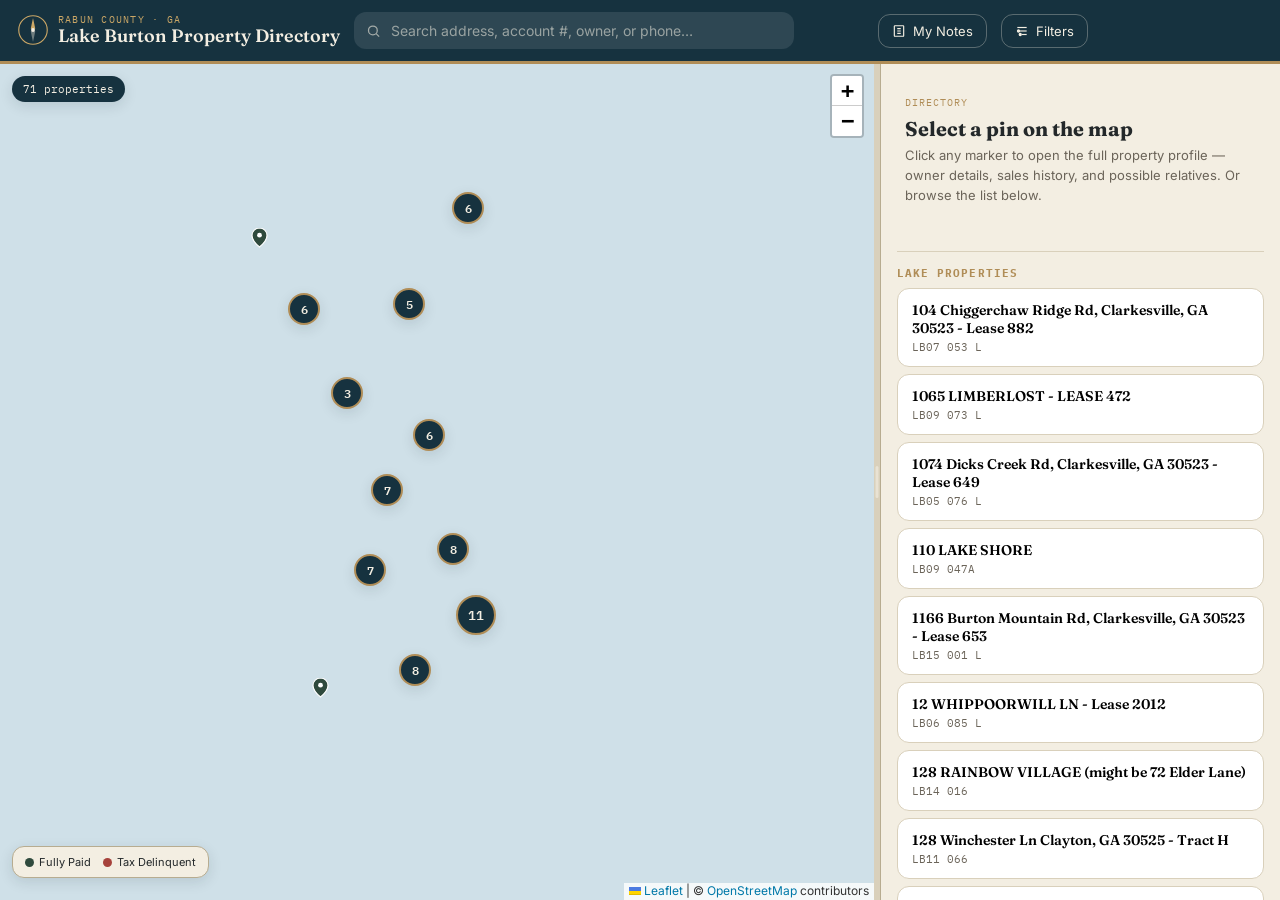
==== index.html @ ad6491c1 "Directory list: removed the redundant per-item tax status chip (all properties currently say Fully P" ====
<!DOCTYPE html>
<html lang="en">
<head>
<meta charset="UTF-8" />
<meta name="viewport" content="width=device-width, initial-scale=1.0, maximum-scale=5.0, viewport-fit=cover" />
<title>Lake Burton Property Directory</title>

<link rel="preconnect" href="https://fonts.googleapis.com">
<link href="https://fonts.googleapis.com/css2?family=Fraunces:opsz,wght@9..144,500;9..144,600;9..144,700&family=Inter:wght@400;500;600;700&family=IBM+Plex+Mono:wght@400;500;600&display=swap" rel="stylesheet">

<style>
/* ---- vendor: leaflet.css ---- */
/* required styles */

.leaflet-pane,
.leaflet-tile,
.leaflet-marker-icon,
.leaflet-marker-shadow,
.leaflet-tile-container,
.leaflet-pane > svg,
.leaflet-pane > canvas,
.leaflet-zoom-box,
.leaflet-image-layer,
.leaflet-layer {
	position: absolute;
	left: 0;
	top: 0;
	}
.leaflet-container {
	overflow: hidden;
	}
.leaflet-tile,
.leaflet-marker-icon,
.leaflet-marker-shadow {
	-webkit-user-select: none;
	   -moz-user-select: none;
	        user-select: none;
	  -webkit-user-drag: none;
	}
/* Prevents IE11 from highlighting tiles in blue */
.leaflet-tile::selection {
	background: transparent;
}
/* Safari renders non-retina tile on retina better with this, but Chrome is worse */
.leaflet-safari .leaflet-tile {
	image-rendering: -webkit-optimize-contrast;
	}
/* hack that prevents hw layers "stretching" when loading new tiles */
.leaflet-safari .leaflet-tile-container {
	width: 1600px;
	height: 1600px;
	-webkit-transform-origin: 0 0;
	}
.leaflet-marker-icon,
.leaflet-marker-shadow {
	display: block;
	}
/* .leaflet-container svg: reset svg max-width decleration shipped in Joomla! (joomla.org) 3.x */
/* .leaflet-container img: map is broken in FF if you have max-width: 100% on tiles */
.leaflet-container .leaflet-overlay-pane svg {
	max-width: none !important;
	max-height: none !important;
	}
.leaflet-container .leaflet-marker-pane img,
.leaflet-container .leaflet-shadow-pane img,
.leaflet-container .leaflet-tile-pane img,
.leaflet-container img.leaflet-image-layer,
.leaflet-container .leaflet-tile {
	max-width: none !important;
	max-height: none !important;
	width: auto;
	padding: 0;
	}

.leaflet-container img.leaflet-tile {
	/* See: https://bugs.chromium.org/p/chromium/issues/detail?id=600120 */
	mix-blend-mode: plus-lighter;
}

.leaflet-container.leaflet-touch-zoom {
	-ms-touch-action: pan-x pan-y;
	touch-action: pan-x pan-y;
	}
.leaflet-container.leaflet-touch-drag {
	-ms-touch-action: pinch-zoom;
	/* Fallback for FF which doesn't support pinch-zoom */
	touch-action: none;
	touch-action: pinch-zoom;
}
.leaflet-container.leaflet-touch-drag.leaflet-touch-zoom {
	-ms-touch-action: none;
	touch-action: none;
}
.leaflet-container {
	-webkit-tap-highlight-color: transparent;
}
.leaflet-container a {
	-webkit-tap-highlight-color: rgba(51, 181, 229, 0.4);
}
.leaflet-tile {
	filter: inherit;
	visibility: hidden;
	}
.leaflet-tile-loaded {
	visibility: inherit;
	}
.leaflet-zoom-box {
	width: 0;
	height: 0;
	-moz-box-sizing: border-box;
	     box-sizing: border-box;
	z-index: 800;
	}
/* workaround for https://bugzilla.mozilla.org/show_bug.cgi?id=888319 */
.leaflet-overlay-pane svg {
	-moz-user-select: none;
	}

.leaflet-pane         { z-index: 400; }

.leaflet-tile-pane    { z-index: 200; }
.leaflet-overlay-pane { z-index: 400; }
.leaflet-shadow-pane  { z-index: 500; }
.leaflet-marker-pane  { z-index: 600; }
.leaflet-tooltip-pane   { z-index: 650; }
.leaflet-popup-pane   { z-index: 700; }

.leaflet-map-pane canvas { z-index: 100; }
.leaflet-map-pane svg    { z-index: 200; }

.leaflet-vml-shape {
	width: 1px;
	height: 1px;
	}
.lvml {
	behavior: url(#default#VML);
	display: inline-block;
	position: absolute;
	}


/* control positioning */

.leaflet-control {
	position: relative;
	z-index: 800;
	pointer-events: visiblePainted; /* IE 9-10 doesn't have auto */
	pointer-events: auto;
	}
.leaflet-top,
.leaflet-bottom {
	position: absolute;
	z-index: 1000;
	pointer-events: none;
	}
.leaflet-top {
	top: 0;
	}
.leaflet-right {
	right: 0;
	}
.leaflet-bottom {
	bottom: 0;
	}
.leaflet-left {
	left: 0;
	}
.leaflet-control {
	float: left;
	clear: both;
	}
.leaflet-right .leaflet-control {
	float: right;
	}
.leaflet-top .leaflet-control {
	margin-top: 10px;
	}
.leaflet-bottom .leaflet-control {
	margin-bottom: 10px;
	}
.leaflet-left .leaflet-control {
	margin-left: 10px;
	}
.leaflet-right .leaflet-control {
	margin-right: 10px;
	}


/* zoom and fade animations */

.leaflet-fade-anim .leaflet-popup {
	opacity: 0;
	-webkit-transition: opacity 0.2s linear;
	   -moz-transition: opacity 0.2s linear;
	        transition: opacity 0.2s linear;
	}
.leaflet-fade-anim .leaflet-map-pane .leaflet-popup {
	opacity: 1;
	}
.leaflet-zoom-animated {
	-webkit-transform-origin: 0 0;
	    -ms-transform-origin: 0 0;
	        transform-origin: 0 0;
	}
svg.leaflet-zoom-animated {
	will-change: transform;
}

.leaflet-zoom-anim .leaflet-zoom-animated {
	-webkit-transition: -webkit-transform 0.25s cubic-bezier(0,0,0.25,1);
	   -moz-transition:    -moz-transform 0.25s cubic-bezier(0,0,0.25,1);
	        transition:         transform 0.25s cubic-bezier(0,0,0.25,1);
	}
.leaflet-zoom-anim .leaflet-tile,
.leaflet-pan-anim .leaflet-tile {
	-webkit-transition: none;
	   -moz-transition: none;
	        transition: none;
	}

.leaflet-zoom-anim .leaflet-zoom-hide {
	visibility: hidden;
	}


/* cursors */

.leaflet-interactive {
	cursor: pointer;
	}
.leaflet-grab {
	cursor: -webkit-grab;
	cursor:    -moz-grab;
	cursor:         grab;
	}
.leaflet-crosshair,
.leaflet-crosshair .leaflet-interactive {
	cursor: crosshair;
	}
.leaflet-popup-pane,
.leaflet-control {
	cursor: auto;
	}
.leaflet-dragging .leaflet-grab,
.leaflet-dragging .leaflet-grab .leaflet-interactive,
.leaflet-dragging .leaflet-marker-draggable {
	cursor: move;
	cursor: -webkit-grabbing;
	cursor:    -moz-grabbing;
	cursor:         grabbing;
	}

/* marker & overlays interactivity */
.leaflet-marker-icon,
.leaflet-marker-shadow,
.leaflet-image-layer,
.leaflet-pane > svg path,
.leaflet-tile-container {
	pointer-events: none;
	}

.leaflet-marker-icon.leaflet-interactive,
.leaflet-image-layer.leaflet-interactive,
.leaflet-pane > svg path.leaflet-interactive,
svg.leaflet-image-layer.leaflet-interactive path {
	pointer-events: visiblePainted; /* IE 9-10 doesn't have auto */
	pointer-events: auto;
	}

/* visual tweaks */

.leaflet-container {
	background: #ddd;
	outline-offset: 1px;
	}
.leaflet-container a {
	color: #0078A8;
	}
.leaflet-zoom-box {
	border: 2px dotted #38f;
	background: rgba(255,255,255,0.5);
	}


/* general typography */
.leaflet-container {
	font-family: "Helvetica Neue", Arial, Helvetica, sans-serif;
	font-size: 12px;
	font-size: 0.75rem;
	line-height: 1.5;
	}


/* general toolbar styles */

.leaflet-bar {
	box-shadow: 0 1px 5px rgba(0,0,0,0.65);
	border-radius: 4px;
	}
.leaflet-bar a {
	background-color: #fff;
	border-bottom: 1px solid #ccc;
	width: 26px;
	height: 26px;
	line-height: 26px;
	display: block;
	text-align: center;
	text-decoration: none;
	color: black;
	}
.leaflet-bar a,
.leaflet-control-layers-toggle {
	background-position: 50% 50%;
	background-repeat: no-repeat;
	display: block;
	}
.leaflet-bar a:hover,
.leaflet-bar a:focus {
	background-color: #f4f4f4;
	}
.leaflet-bar a:first-child {
	border-top-left-radius: 4px;
	border-top-right-radius: 4px;
	}
.leaflet-bar a:last-child {
	border-bottom-left-radius: 4px;
	border-bottom-right-radius: 4px;
	border-bottom: none;
	}
.leaflet-bar a.leaflet-disabled {
	cursor: default;
	background-color: #f4f4f4;
	color: #bbb;
	}

.leaflet-touch .leaflet-bar a {
	width: 30px;
	height: 30px;
	line-height: 30px;
	}
.leaflet-touch .leaflet-bar a:first-child {
	border-top-left-radius: 2px;
	border-top-right-radius: 2px;
	}
.leaflet-touch .leaflet-bar a:last-child {
	border-bottom-left-radius: 2px;
	border-bottom-right-radius: 2px;
	}

/* zoom control */

.leaflet-control-zoom-in,
.leaflet-control-zoom-out {
	font: bold 18px 'Lucida Console', Monaco, monospace;
	text-indent: 1px;
	}

.leaflet-touch .leaflet-control-zoom-in, .leaflet-touch .leaflet-control-zoom-out  {
	font-size: 22px;
	}


/* layers control */

.leaflet-control-layers {
	box-shadow: 0 1px 5px rgba(0,0,0,0.4);
	background: #fff;
	border-radius: 5px;
	}
.leaflet-control-layers-toggle {
	background-image: url(images/layers.png);
	width: 36px;
	height: 36px;
	}
.leaflet-retina .leaflet-control-layers-toggle {
	background-image: url(images/layers-2x.png);
	background-size: 26px 26px;
	}
.leaflet-touch .leaflet-control-layers-toggle {
	width: 44px;
	height: 44px;
	}
.leaflet-control-layers .leaflet-control-layers-list,
.leaflet-control-layers-expanded .leaflet-control-layers-toggle {
	display: none;
	}
.leaflet-control-layers-expanded .leaflet-control-layers-list {
	display: block;
	position: relative;
	}
.leaflet-control-layers-expanded {
	padding: 6px 10px 6px 6px;
	color: #333;
	background: #fff;
	}
.leaflet-control-layers-scrollbar {
	overflow-y: scroll;
	overflow-x: hidden;
	padding-right: 5px;
	}
.leaflet-control-layers-selector {
	margin-top: 2px;
	position: relative;
	top: 1px;
	}
.leaflet-control-layers label {
	display: block;
	font-size: 13px;
	font-size: 1.08333em;
	}
.leaflet-control-layers-separator {
	height: 0;
	border-top: 1px solid #ddd;
	margin: 5px -10px 5px -6px;
	}

/* Default icon URLs */
.leaflet-default-icon-path { /* used only in path-guessing heuristic, see L.Icon.Default */
	background-image: url(images/marker-icon.png);
	}


/* attribution and scale controls */

.leaflet-container .leaflet-control-attribution {
	background: #fff;
	background: rgba(255, 255, 255, 0.8);
	margin: 0;
	}
.leaflet-control-attribution,
.leaflet-control-scale-line {
	padding: 0 5px;
	color: #333;
	line-height: 1.4;
	}
.leaflet-control-attribution a {
	text-decoration: none;
	}
.leaflet-control-attribution a:hover,
.leaflet-control-attribution a:focus {
	text-decoration: underline;
	}
.leaflet-attribution-flag {
	display: inline !important;
	vertical-align: baseline !important;
	width: 1em;
	height: 0.6669em;
	}
.leaflet-left .leaflet-control-scale {
	margin-left: 5px;
	}
.leaflet-bottom .leaflet-control-scale {
	margin-bottom: 5px;
	}
.leaflet-control-scale-line {
	border: 2px solid #777;
	border-top: none;
	line-height: 1.1;
	padding: 2px 5px 1px;
	white-space: nowrap;
	-moz-box-sizing: border-box;
	     box-sizing: border-box;
	background: rgba(255, 255, 255, 0.8);
	text-shadow: 1px 1px #fff;
	}
.leaflet-control-scale-line:not(:first-child) {
	border-top: 2px solid #777;
	border-bottom: none;
	margin-top: -2px;
	}
.leaflet-control-scale-line:not(:first-child):not(:last-child) {
	border-bottom: 2px solid #777;
	}

.leaflet-touch .leaflet-control-attribution,
.leaflet-touch .leaflet-control-layers,
.leaflet-touch .leaflet-bar {
	box-shadow: none;
	}
.leaflet-touch .leaflet-control-layers,
.leaflet-touch .leaflet-bar {
	border: 2px solid rgba(0,0,0,0.2);
	background-clip: padding-box;
	}


/* popup */

.leaflet-popup {
	position: absolute;
	text-align: center;
	margin-bottom: 20px;
	}
.leaflet-popup-content-wrapper {
	padding: 1px;
	text-align: left;
	border-radius: 12px;
	}
.leaflet-popup-content {
	margin: 13px 24px 13px 20px;
	line-height: 1.3;
	font-size: 13px;
	font-size: 1.08333em;
	min-height: 1px;
	}
.leaflet-popup-content p {
	margin: 17px 0;
	margin: 1.3em 0;
	}
.leaflet-popup-tip-container {
	width: 40px;
	height: 20px;
	position: absolute;
	left: 50%;
	margin-top: -1px;
	margin-left: -20px;
	overflow: hidden;
	pointer-events: none;
	}
.leaflet-popup-tip {
	width: 17px;
	height: 17px;
	padding: 1px;

	margin: -10px auto 0;
	pointer-events: auto;

	-webkit-transform: rotate(45deg);
	   -moz-transform: rotate(45deg);
	    -ms-transform: rotate(45deg);
	        transform: rotate(45deg);
	}
.leaflet-popup-content-wrapper,
.leaflet-popup-tip {
	background: white;
	color: #333;
	box-shadow: 0 3px 14px rgba(0,0,0,0.4);
	}
.leaflet-container a.leaflet-popup-close-button {
	position: absolute;
	top: 0;
	right: 0;
	border: none;
	text-align: center;
	width: 24px;
	height: 24px;
	font: 16px/24px Tahoma, Verdana, sans-serif;
	color: #757575;
	text-decoration: none;
	background: transparent;
	}
.leaflet-container a.leaflet-popup-close-button:hover,
.leaflet-container a.leaflet-popup-close-button:focus {
	color: #585858;
	}
.leaflet-popup-scrolled {
	overflow: auto;
	}

.leaflet-oldie .leaflet-popup-content-wrapper {
	-ms-zoom: 1;
	}
.leaflet-oldie .leaflet-popup-tip {
	width: 24px;
	margin: 0 auto;

	-ms-filter: "progid:DXImageTransform.Microsoft.Matrix(M11=0.70710678, M12=0.70710678, M21=-0.70710678, M22=0.70710678)";
	filter: progid:DXImageTransform.Microsoft.Matrix(M11=0.70710678, M12=0.70710678, M21=-0.70710678, M22=0.70710678);
	}

.leaflet-oldie .leaflet-control-zoom,
.leaflet-oldie .leaflet-control-layers,
.leaflet-oldie .leaflet-popup-content-wrapper,
.leaflet-oldie .leaflet-popup-tip {
	border: 1px solid #999;
	}


/* div icon */

.leaflet-div-icon {
	background: #fff;
	border: 1px solid #666;
	}


/* Tooltip */
/* Base styles for the element that has a tooltip */
.leaflet-tooltip {
	position: absolute;
	padding: 6px;
	background-color: #fff;
	border: 1px solid #fff;
	border-radius: 3px;
	color: #222;
	white-space: nowrap;
	-webkit-user-select: none;
	-moz-user-select: none;
	-ms-user-select: none;
	user-select: none;
	pointer-events: none;
	box-shadow: 0 1px 3px rgba(0,0,0,0.4);
	}
.leaflet-tooltip.leaflet-interactive {
	cursor: pointer;
	pointer-events: auto;
	}
.leaflet-tooltip-top:before,
.leaflet-tooltip-bottom:before,
.leaflet-tooltip-left:before,
.leaflet-tooltip-right:before {
	position: absolute;
	pointer-events: none;
	border: 6px solid transparent;
	background: transparent;
	content: "";
	}

/* Directions */

.leaflet-tooltip-bottom {
	margin-top: 6px;
}
.leaflet-tooltip-top {
	margin-top: -6px;
}
.leaflet-tooltip-bottom:before,
.leaflet-tooltip-top:before {
	left: 50%;
	margin-left: -6px;
	}
.leaflet-tooltip-top:before {
	bottom: 0;
	margin-bottom: -12px;
	border-top-color: #fff;
	}
.leaflet-tooltip-bottom:before {
	top: 0;
	margin-top: -12px;
	margin-left: -6px;
	border-bottom-color: #fff;
	}
.leaflet-tooltip-left {
	margin-left: -6px;
}
.leaflet-tooltip-right {
	margin-left: 6px;
}
.leaflet-tooltip-left:before,
.leaflet-tooltip-right:before {
	top: 50%;
	margin-top: -6px;
	}
.leaflet-tooltip-left:before {
	right: 0;
	margin-right: -12px;
	border-left-color: #fff;
	}
.leaflet-tooltip-right:before {
	left: 0;
	margin-left: -12px;
	border-right-color: #fff;
	}

/* Printing */

@media print {
	/* Prevent printers from removing background-images of controls. */
	.leaflet-control {
		-webkit-print-color-adjust: exact;
		print-color-adjust: exact;
		}
	}

</style>
<style>
/* ---- vendor: MarkerCluster.css ---- */
.leaflet-cluster-anim .leaflet-marker-icon, .leaflet-cluster-anim .leaflet-marker-shadow {
	-webkit-transition: -webkit-transform 0.3s ease-out, opacity 0.3s ease-in;
	-moz-transition: -moz-transform 0.3s ease-out, opacity 0.3s ease-in;
	-o-transition: -o-transform 0.3s ease-out, opacity 0.3s ease-in;
	transition: transform 0.3s ease-out, opacity 0.3s ease-in;
}

.leaflet-cluster-spider-leg {
	/* stroke-dashoffset (duration and function) should match with leaflet-marker-icon transform in order to track it exactly */
	-webkit-transition: -webkit-stroke-dashoffset 0.3s ease-out, -webkit-stroke-opacity 0.3s ease-in;
	-moz-transition: -moz-stroke-dashoffset 0.3s ease-out, -moz-stroke-opacity 0.3s ease-in;
	-o-transition: -o-stroke-dashoffset 0.3s ease-out, -o-stroke-opacity 0.3s ease-in;
	transition: stroke-dashoffset 0.3s ease-out, stroke-opacity 0.3s ease-in;
}

</style>
<style>
/* ---- vendor: MarkerCluster.Default.css ---- */
.marker-cluster-small {
	background-color: rgba(181, 226, 140, 0.6);
	}
.marker-cluster-small div {
	background-color: rgba(110, 204, 57, 0.6);
	}

.marker-cluster-medium {
	background-color: rgba(241, 211, 87, 0.6);
	}
.marker-cluster-medium div {
	background-color: rgba(240, 194, 12, 0.6);
	}

.marker-cluster-large {
	background-color: rgba(253, 156, 115, 0.6);
	}
.marker-cluster-large div {
	background-color: rgba(241, 128, 23, 0.6);
	}

	/* IE 6-8 fallback colors */
.leaflet-oldie .marker-cluster-small {
	background-color: rgb(181, 226, 140);
	}
.leaflet-oldie .marker-cluster-small div {
	background-color: rgb(110, 204, 57);
	}

.leaflet-oldie .marker-cluster-medium {
	background-color: rgb(241, 211, 87);
	}
.leaflet-oldie .marker-cluster-medium div {
	background-color: rgb(240, 194, 12);
	}

.leaflet-oldie .marker-cluster-large {
	background-color: rgb(253, 156, 115);
	}
.leaflet-oldie .marker-cluster-large div {
	background-color: rgb(241, 128, 23);
}

.marker-cluster {
	background-clip: padding-box;
	border-radius: 20px;
	}
.marker-cluster div {
	width: 30px;
	height: 30px;
	margin-left: 5px;
	margin-top: 5px;

	text-align: center;
	border-radius: 15px;
	font: 12px "Helvetica Neue", Arial, Helvetica, sans-serif;
	}
.marker-cluster span {
	line-height: 30px;
	}
</style>
<style>
/* ---- app styles ---- */
/* ==========================================================================
   LAKE BURTON PROPERTY DIRECTORY v2 — DESIGN TOKENS
   Same palette as v1 (parchment paper / deep lake navy / brass survey-marker
   gold / forest green), rebuilt around a real interactive map.
   ========================================================================== */
:root {
  --paper:        #F3EEE2;
  --paper-dim:     #EAE3D2;
  --ink:          #23282A;
  --ink-muted:    #6B6459;
  --navy:         #16323F;
  --navy-deep:    #0E2129;
  --forest:       #2F4A3D;
  --brass:        #B08D57;
  --brass-bright: #CBA766;
  --paid:         #3D6B4F;
  --delinquent:   #A6423B;
  --line:         #D9D0BB;
  --line-strong:  #B7AC90;
  --white:        #FFFFFF;
  --shadow:       0 12px 32px rgba(14, 33, 41, 0.18);
  --shadow-soft:  0 4px 14px rgba(14, 33, 41, 0.12);

  --font-display: 'Fraunces', 'Iowan Old Style', Georgia, serif;
  --font-body:    'Inter', -apple-system, BlinkMacSystemFont, sans-serif;
  --font-mono:    'IBM Plex Mono', 'SFMono-Regular', Menlo, monospace;

  --radius-sm: 6px;
  --radius-md: 12px;
  --radius-lg: 20px;

  --panel-width: 400px;
  --panel-min: 320px;
  --panel-max: 640px;
  --header-height: 64px;
}

* { box-sizing: border-box; }
html, body {
  margin: 0;
  padding: 0;
  height: 100%;
  background: var(--paper);
  color: var(--ink);
  font-family: var(--font-body);
  -webkit-font-smoothing: antialiased;
  overflow: hidden;
}

#app {
  height: 100dvh;
  display: grid;
  grid-template-rows: var(--header-height) 1fr;
}

/* ---------------------------------- header ---------------------------------- */
.app-header {
  display: flex;
  align-items: center;
  gap: 14px;
  padding: 0 18px;
  background: var(--navy);
  color: var(--paper);
  border-bottom: 3px solid var(--brass);
  z-index: 30;
  min-width: 0;
}

.brand {
  display: flex;
  align-items: center;
  gap: 10px;
  flex-shrink: 0;
}

.brand-mark { width: 30px; height: 30px; flex-shrink: 0; }

.brand-text { display: flex; flex-direction: column; line-height: 1.05; }

.brand-text .eyebrow {
  font-family: var(--font-mono);
  font-size: 9.5px;
  letter-spacing: 0.13em;
  text-transform: uppercase;
  color: var(--brass-bright);
}

.brand-text h1 {
  font-family: var(--font-display);
  font-weight: 600;
  font-size: 18px;
  margin: 2px 0 0;
  white-space: nowrap;
}

.search-wrap { position: relative; flex: 1; max-width: 440px; min-width: 0; }

.search-wrap input {
  width: 100%;
  padding: 9px 14px 9px 36px;
  border-radius: var(--radius-md);
  border: 1px solid transparent;
  background: rgba(255,255,255,0.1);
  color: var(--paper);
  font-family: var(--font-body);
  font-size: 14px;
  outline: none;
  transition: background 0.2s ease, box-shadow 0.2s ease;
}
.search-wrap input::placeholder { color: rgba(243,238,226,0.55); }
.search-wrap input:focus { background: rgba(255,255,255,0.16); box-shadow: 0 0 0 2px var(--brass-bright); }

.search-icon {
  position: absolute; left: 12px; top: 50%; transform: translateY(-50%);
  width: 15px; height: 15px; color: rgba(243,238,226,0.6); pointer-events: none;
}

/* search results dropdown */
.search-results {
  position: absolute;
  top: calc(100% + 6px);
  left: 0; right: 0;
  background: var(--paper);
  border: 1px solid var(--line-strong);
  border-radius: var(--radius-md);
  box-shadow: var(--shadow);
  max-height: 340px;
  overflow-y: auto;
  z-index: 40;
  display: none;
}
.search-results.open { display: block; }
.search-result-item {
  display: block;
  width: 100%;
  text-align: left;
  padding: 10px 14px;
  border: none;
  border-bottom: 1px solid var(--line);
  background: var(--white);
  cursor: pointer;
  color: var(--ink);
  font-family: var(--font-body);
}
.search-result-item:last-child { border-bottom: none; }
.search-result-item:hover, .search-result-item.active { background: var(--paper-dim); }
.search-result-item .sr-title { font-family: var(--font-display); font-size: 13.5px; font-weight: 600; }
.search-result-item .sr-meta { font-family: var(--font-mono); font-size: 10.5px; color: var(--ink-muted); margin-top: 2px; }
.search-results-empty { padding: 14px; font-size: 12.5px; color: var(--ink-muted); font-style: italic; }

.search-results-count {
  font-family: var(--font-mono); font-size: 10.5px; color: var(--brass-bright);
  min-width: 56px; text-align: right; flex-shrink: 0;
}

.filter-toggle {
  display: flex; align-items: center; gap: 7px;
  background: transparent; border: 1px solid rgba(243,238,226,0.3); color: var(--paper);
  padding: 8px 13px; border-radius: var(--radius-md); font-family: var(--font-body);
  font-size: 13px; cursor: pointer; transition: background 0.15s ease, border-color 0.15s ease;
  flex-shrink: 0; white-space: nowrap;
}
.filter-toggle:hover { background: rgba(255,255,255,0.08); border-color: var(--brass-bright); }
.filter-toggle.active { background: var(--brass); border-color: var(--brass); color: var(--navy-deep); font-weight: 600; }

/* ---------------------------------- main layout ---------------------------------- */
.main-layout {
  position: relative;
  display: flex;
  height: 100%;
  overflow: hidden;
  min-height: 0;
}

.map-pane { flex: 1 1 auto; position: relative; min-width: 0; }
#map { height: 100%; width: 100%; background: #cfe0e8; }
.leaflet-container { font-family: var(--font-body); background: #cfe0e8; }

/* resize handle between map and panel (desktop only) */
.resize-handle {
  flex: 0 0 6px;
  cursor: col-resize;
  background: var(--line);
  position: relative;
  z-index: 25;
  transition: background 0.15s ease;
}
.resize-handle:hover, .resize-handle.dragging { background: var(--brass); }
.resize-handle::after {
  content: '';
  position: absolute; top: 50%; left: 50%; transform: translate(-50%, -50%);
  width: 3px; height: 32px; border-radius: 3px; background: var(--paper);
  opacity: 0.6;
}

/* ---------------------------------- filter drawer ---------------------------------- */
.filter-drawer {
  position: absolute; top: 12px; right: 12px; width: 270px;
  background: var(--paper); border: 1px solid var(--line-strong); border-radius: var(--radius-lg);
  box-shadow: var(--shadow); padding: 16px 18px 18px; z-index: 20;
  transform: translateY(-12px) scale(0.98); opacity: 0; pointer-events: none;
  transition: transform 0.18s ease, opacity 0.18s ease;
}
.filter-drawer.open { transform: translateY(0) scale(1); opacity: 1; pointer-events: auto; }
.filter-drawer h3 {
  font-family: var(--font-display); font-size: 14.5px; margin: 0 0 12px;
  padding-bottom: 8px; border-bottom: 1px solid var(--line);
}
.filter-group { margin-bottom: 15px; }
.filter-group:last-child { margin-bottom: 0; }
.filter-group label.field-label {
  display: block; font-family: var(--font-mono); font-size: 9.5px; letter-spacing: 0.08em;
  text-transform: uppercase; color: var(--ink-muted); margin-bottom: 8px;
}
.check-row { display: flex; align-items: center; gap: 8px; margin-bottom: 6px; font-size: 12.5px; }
.check-row input { accent-color: var(--forest); }
.range-row { display: flex; align-items: center; gap: 8px; }
.range-row input[type="number"] {
  width: 100%; padding: 6px 8px; border: 1px solid var(--line-strong); border-radius: var(--radius-sm);
  font-family: var(--font-mono); font-size: 12px; background: var(--white);
}
.filter-clear {
  margin-top: 14px; width: 100%; padding: 8px; background: transparent; border: 1px solid var(--line-strong);
  border-radius: var(--radius-sm); font-size: 12px; cursor: pointer; color: var(--ink-muted);
}
.filter-clear:hover { border-color: var(--delinquent); color: var(--delinquent); }

.notes-backup-group { margin-top: 16px; padding-top: 14px; border-top: 1px solid var(--line); }
.notes-backup-row { display: flex; gap: 8px; }
.backup-btn {
  flex: 1; padding: 8px 6px; background: transparent; border: 1px solid var(--line-strong);
  border-radius: var(--radius-sm); font-size: 11.5px; font-family: var(--font-body); font-weight: 600;
  color: var(--forest); cursor: pointer;
}
.backup-btn:hover { border-color: var(--forest); background: rgba(47,74,61,0.06); }

/* ---------------------------------- map controls ---------------------------------- */
.map-legend {
  position: absolute; bottom: 22px; left: 12px; z-index: 20;
  background: var(--paper); border: 1px solid var(--line-strong); border-radius: var(--radius-md);
  padding: 8px 12px; font-size: 11px; box-shadow: var(--shadow-soft);
  display: flex; gap: 12px; align-items: center;
}
.map-legend .legend-item { display: flex; align-items: center; gap: 5px; }
.map-legend .dot { width: 9px; height: 9px; border-radius: 50%; display: inline-block; }
.map-legend .dot.paid { background: var(--forest); }
.map-legend .dot.delinquent { background: var(--delinquent); }
.map-result-count {
  position: absolute; top: 12px; left: 12px; z-index: 20;
  background: var(--navy); color: var(--paper); font-family: var(--font-mono); font-size: 11px;
  padding: 6px 11px; border-radius: 20px; box-shadow: var(--shadow-soft);
}

/* ---------------------------------- markers (small, modern) ---------------------------------- */
.pin {
  position: relative; width: 15px; height: 19px; cursor: pointer;
  transform-origin: 50% 100%;
  transition: transform 0.15s cubic-bezier(.34,1.56,.64,1), filter 0.15s ease, opacity 0.15s ease;
}
.pin svg { display: block; width: 100%; height: 100%; overflow: visible; }
.pin .pin-body { fill: var(--forest); stroke: var(--white); stroke-width: 1.2; }
.pin.status-delinquent .pin-body { fill: var(--delinquent); }
.pin .pin-dot { fill: var(--white); }

.pin:hover { transform: translateY(-2px) scale(1.25); filter: drop-shadow(0 4px 6px rgba(14,33,41,0.4)); z-index: 900 !important; }

.pin.is-active { transform: translateY(-3px) scale(1.5); z-index: 1000 !important; }
.pin.is-active .pin-body { stroke: var(--brass-bright); stroke-width: 2; }
.pin.is-dimmed { opacity: 0.3; }

/* marker cluster icons — custom, on-brand */
.lb-cluster {
  display: flex; align-items: center; justify-content: center;
  background: var(--navy);
  color: var(--paper);
  border: 2px solid var(--brass);
  border-radius: 50%;
  font-family: var(--font-mono);
  font-weight: 600;
  box-shadow: var(--shadow-soft);
}
.lb-cluster span { line-height: 1; }
.lb-cluster.size-sm { width: 32px; height: 32px; font-size: 12px; }
.lb-cluster.size-md { width: 40px; height: 40px; font-size: 13px; }
.lb-cluster.size-lg { width: 48px; height: 48px; font-size: 14px; }

.leaflet-tooltip.pin-tooltip {
  background: var(--navy-deep); color: var(--paper);
  border: 1px solid var(--brass); font-family: var(--font-body); font-size: 12px;
  padding: 5px 9px; border-radius: var(--radius-sm); box-shadow: var(--shadow-soft);
}
.leaflet-tooltip.pin-tooltip::before { border-top-color: var(--brass); }

/* ---------------------------------- directory / profile panel ---------------------------------- */
.side-panel {
  flex: 0 0 var(--panel-width);
  width: var(--panel-width);
  min-width: var(--panel-min);
  max-width: var(--panel-max);
  background: var(--paper);
  border-left: 1px solid var(--line-strong);
  display: flex;
  flex-direction: column;
  min-height: 0;
}

.directory-panel, .profile-panel { height: 100%; overflow-y: auto; }

.panel-empty-state { padding: 26px 24px; }
.panel-empty-state .eyebrow {
  font-family: var(--font-mono); font-size: 9.5px; letter-spacing: 0.1em; text-transform: uppercase; color: var(--brass);
}
.panel-empty-state h2 { font-family: var(--font-display); font-size: 20px; margin: 6px 0 4px; }
.panel-empty-state p { color: var(--ink-muted); font-size: 13px; line-height: 1.55; margin: 0 0 16px; }

.directory-list-heading {
  font-family: var(--font-mono); font-size: 10.5px; letter-spacing: 0.1em; text-transform: uppercase;
  color: var(--brass); margin: 4px 16px 8px; padding-top: 14px; border-top: 1px solid var(--line);
}
.directory-list { list-style: none; margin: 0; padding: 0 16px 20px; }
.directory-item {
  display: block; width: 100%; text-align: left; padding: 12px 14px; border: 1px solid var(--line);
  border-radius: var(--radius-md); background: var(--white); margin-bottom: 7px; cursor: pointer;
  transition: border-color 0.15s ease, transform 0.12s ease;
}
.directory-item:hover { border-color: var(--brass); transform: translateX(2px); }
.directory-item .di-title { font-family: var(--font-display); font-size: 14px; font-weight: 600; margin-bottom: 3px; }
.note-dot { font-size: 11px; vertical-align: middle; opacity: 0.85; }
.directory-item .di-meta { display: flex; justify-content: space-between; font-family: var(--font-mono); font-size: 10.5px; color: var(--ink-muted); }

.status-chip {
  font-family: var(--font-mono); font-size: 9.5px; letter-spacing: 0.04em; padding: 2px 7px;
  border-radius: 20px; text-transform: uppercase;
}
.status-chip.paid { background: rgba(61,107,79,0.14); color: var(--paid); }
.status-chip.delinquent { background: rgba(166,66,59,0.14); color: var(--delinquent); }

.profile-header { padding: 16px 24px 18px; border-bottom: 2px solid var(--navy); }
.profile-header .back-btn {
  display: flex; align-items: center; gap: 5px;
  padding: 6px 10px 6px 6px; margin: 0 0 14px -6px; border-radius: var(--radius-md);
  border: none; background: transparent; cursor: pointer; font-size: 12.5px; font-weight: 600;
  color: var(--ink-muted); font-family: var(--font-body);
}
.profile-header .back-btn:hover { background: var(--paper-dim); color: var(--navy); }
.profile-header .back-btn svg { width: 15px; height: 15px; flex-shrink: 0; }
.profile-title-row { display: flex; align-items: flex-start; justify-content: space-between; gap: 14px; }
.profile-title-text { min-width: 0; flex: 1; }
.profile-header .eyebrow { font-family: var(--font-mono); font-size: 10px; letter-spacing: 0.1em; text-transform: uppercase; color: var(--brass); }
.profile-header h2 { font-family: var(--font-display); font-size: 19px; margin: 6px 0 0; line-height: 1.25; }
.profile-header .status-chip { font-size: 10.5px; padding: 3px 10px; }
.profile-header .approx-note {
  font-size: 11px; color: var(--ink-muted); font-style: italic; margin-top: 6px;
}
.profile-hero-link {
  display: block; width: 100%; margin: 0 0 14px; padding: 0; border-radius: var(--radius-lg); overflow: hidden;
  border: 1px solid var(--line-strong); box-shadow: var(--shadow-soft); background: none; cursor: pointer;
}
.profile-hero-photo {
  width: 100%; height: 260px; object-fit: cover; display: block;
  transition: transform 0.2s ease;
}
.profile-hero-link:hover .profile-hero-photo { transform: scale(1.03); }

.profile-body { padding: 4px 24px 40px; }
.p-section { margin-top: 20px; }
.p-section h3 {
  font-family: var(--font-mono); font-size: 10.5px; letter-spacing: 0.1em; text-transform: uppercase;
  color: var(--ink-muted); margin: 0 0 10px; padding-bottom: 8px; border-bottom: 1px solid var(--line);
}
.kv-grid { display: grid; grid-template-columns: 120px 1fr; row-gap: 9px; column-gap: 10px; font-size: 13px; }
.kv-grid dt { color: var(--ink-muted); font-family: var(--font-mono); font-size: 10.5px; padding-top: 2px; }
.kv-grid dd { margin: 0; font-weight: 500; }
.kv-grid dd.value-figure { font-family: var(--font-mono); font-size: 14.5px; font-weight: 600; color: var(--forest); }

.property-link {
  color: var(--navy); text-decoration: underline; text-decoration-color: var(--brass);
  text-underline-offset: 3px; font-weight: 600; display: inline-flex; align-items: center; gap: 5px;
}
.property-link:hover { color: var(--brass); }
.property-link svg { width: 11px; height: 11px; }

.notes-callout {
  margin-top: 12px; padding: 10px 12px; background: rgba(176,141,87,0.12);
  border-left: 3px solid var(--brass); border-radius: var(--radius-sm);
  font-size: 12px; color: var(--ink); line-height: 1.5;
}

.gallery-label {
  font-family: var(--font-mono); font-size: 10.5px; letter-spacing: 0.04em; color: var(--ink-muted);
  margin: 14px 0 8px;
}
.gallery-label:first-child { margin-top: 0; }
.gallery-grid {
  display: grid; grid-template-columns: repeat(auto-fill, minmax(220px, 1fr)); gap: 12px;
}
.gallery-thumb {
  display: block; width: 100%; position: relative; border-radius: var(--radius-md); overflow: hidden;
  border: 1px solid var(--line-strong); aspect-ratio: 4 / 3; background: var(--paper-dim);
  transition: transform 0.12s ease, box-shadow 0.12s ease; padding: 0; cursor: pointer;
}
.gallery-thumb:hover { transform: translateY(-2px); box-shadow: var(--shadow-soft); }
.gallery-thumb img { width: 100%; height: 100%; object-fit: cover; display: block; }
.gallery-thumb.doc-thumb { aspect-ratio: 3 / 4; }
.gallery-thumb .doc-label {
  position: absolute; left: 0; right: 0; bottom: 0; padding: 6px 8px;
  background: rgba(14,33,41,0.72); color: var(--paper); font-family: var(--font-mono);
  font-size: 12px; text-align: center; line-height: 1.3;
}

.notes-section-top {
  background: rgba(176,141,87,0.08); border: 1px solid var(--line-strong);
  border-radius: var(--radius-lg); padding: 14px 16px; margin-top: 4px !important;
}
.notes-section-top h3 { border-bottom-color: var(--brass); color: var(--brass); }

.notes-log { display: flex; flex-direction: column; gap: 8px; margin-bottom: 12px; }
.notes-log-empty { font-size: 12.5px; color: var(--ink-muted); font-style: italic; padding: 4px 2px 2px; }
.note-entry {
  background: var(--white); border: 1px solid var(--line); border-radius: var(--radius-sm);
  padding: 9px 11px;
}
.note-entry-time {
  font-family: var(--font-mono); font-size: 10px; letter-spacing: 0.03em; color: var(--brass);
  text-transform: uppercase; margin-bottom: 4px;
}
.note-entry-text { font-size: 13px; line-height: 1.5; white-space: pre-wrap; word-break: break-word; }

.notes-textarea {
  width: 100%; min-height: 70px; resize: vertical; padding: 10px 12px;
  border: 1px solid var(--line-strong); border-radius: var(--radius-md);
  background: var(--white); color: var(--ink); font-family: var(--font-body);
  font-size: 13.5px; line-height: 1.5; outline: none;
}
.notes-textarea:focus { border-color: var(--brass); box-shadow: 0 0 0 2px rgba(176,141,87,0.18); }
.notes-actions { display: flex; align-items: center; gap: 10px 12px; margin-top: 10px; flex-wrap: wrap; }
.notes-save-btn {
  padding: 8px 16px; background: var(--forest); color: var(--paper); border: none;
  border-radius: var(--radius-md); font-family: var(--font-body); font-size: 13px; font-weight: 600;
  cursor: pointer; transition: background 0.15s ease;
}
.notes-save-btn:hover { background: var(--navy); }
.notes-status { font-family: var(--font-mono); font-size: 11.5px; line-height: 1.5; }
.notes-status.saved { color: var(--paid); }
.notes-status.dirty { color: var(--brass); }
.notes-status.error { color: var(--delinquent); }
.notes-status.warn { color: var(--delinquent); flex-basis: 100%; }
.notes-status.loaded { color: var(--ink-muted); font-style: italic; }

.lightbox-overlay {
  position: fixed; inset: 0; background: rgba(14,33,41,0.92); z-index: 2000;
  display: flex; align-items: center; justify-content: center; padding: 24px;
  overflow: auto; touch-action: pinch-zoom;
}
.lightbox-overlay img {
  max-width: 100%; max-height: 100%; width: auto; height: auto;
  border-radius: var(--radius-sm); box-shadow: 0 20px 60px rgba(0,0,0,0.5);
}
.lightbox-close {
  position: fixed; top: 16px; right: 16px; width: 40px; height: 40px; border-radius: 50%;
  background: var(--paper); border: none; color: var(--navy-deep); font-size: 20px; line-height: 1;
  cursor: pointer; z-index: 2001; display: flex; align-items: center; justify-content: center;
  box-shadow: var(--shadow-soft);
}
.lightbox-caption {
  position: fixed; bottom: 16px; left: 0; right: 0; text-align: center; color: var(--paper);
  font-family: var(--font-mono); font-size: 12px; z-index: 2001;
}

.my-notes-overlay {
  position: fixed; inset: 0; background: rgba(14,33,41,0.5); z-index: 1500;
  display: flex; align-items: center; justify-content: center; padding: 24px;
}
.my-notes-panel {
  background: var(--paper); border-radius: var(--radius-lg); box-shadow: var(--shadow);
  width: 100%; max-width: 560px; max-height: 80vh; display: flex; flex-direction: column;
  overflow: hidden;
}
.my-notes-header {
  display: flex; align-items: center; justify-content: space-between;
  padding: 18px 22px; border-bottom: 2px solid var(--navy); flex-shrink: 0;
}
.my-notes-header h2 { font-family: var(--font-display); font-size: 19px; margin: 0; }
.my-notes-close {
  width: 30px; height: 30px; border-radius: 50%; border: 1px solid var(--line-strong);
  background: var(--white); cursor: pointer; font-size: 18px; color: var(--ink-muted);
  display: flex; align-items: center; justify-content: center;
}
.my-notes-list { overflow-y: auto; padding: 10px 16px 20px; }
.my-notes-empty { padding: 24px 10px; text-align: center; color: var(--ink-muted); font-size: 13px; }
.my-notes-item {
  display: block; width: 100%; text-align: left; padding: 12px 14px; border: 1px solid var(--line);
  border-radius: var(--radius-md); background: var(--white); margin: 8px 0; cursor: pointer;
}
.my-notes-item:hover { border-color: var(--brass); }
.my-notes-item .mn-title { font-family: var(--font-display); font-weight: 600; font-size: 14px; margin-bottom: 5px; }
.my-notes-item .mn-count { font-family: var(--font-mono); font-weight: 400; font-size: 10.5px; color: var(--ink-muted); }
.my-notes-item .mn-preview {
  font-size: 12.5px; color: var(--ink-muted); line-height: 1.4;
  display: -webkit-box; -webkit-line-clamp: 2; -webkit-box-orient: vertical; overflow: hidden;
}

.phone-list, .email-list { list-style: none; margin: 0; padding: 0; }
.phone-list li, .email-list li { font-family: var(--font-mono); font-size: 12.5px; margin-bottom: 3px; }
.muted-note { color: var(--ink-muted); font-style: italic; font-size: 12.5px; }

.sales-table { width: 100%; border-collapse: collapse; font-size: 11.5px; }
.sales-table th {
  text-align: left; font-family: var(--font-mono); font-size: 9.5px; letter-spacing: 0.05em;
  text-transform: uppercase; color: var(--ink-muted); padding: 6px 7px; border-bottom: 1px solid var(--line-strong);
}
.sales-table td { padding: 7px 7px; border-bottom: 1px solid var(--line); vertical-align: top; }
.sales-table tr:last-child td { border-bottom: none; }
.sales-table td.price { font-family: var(--font-mono); color: var(--forest); font-weight: 600; white-space: nowrap; }

.relative-card { border: 1px solid var(--line); border-radius: var(--radius-md); background: var(--white); margin-bottom: 8px; overflow: hidden; }
.relative-card summary {
  list-style: none; cursor: pointer; padding: 10px 13px; display: flex; align-items: center;
  justify-content: space-between; font-size: 13px; font-weight: 600;
}
.relative-card summary::-webkit-details-marker { display: none; }
.relative-card summary .rel-sub { font-weight: 400; font-family: var(--font-mono); font-size: 10.5px; color: var(--ink-muted); }
.relative-card summary::after { content: '+'; font-family: var(--font-mono); color: var(--brass); font-size: 15px; }
.relative-card[open] summary::after { content: '–'; }
.relative-card .rel-body { padding: 0 13px 13px; font-size: 12.5px; border-top: 1px solid var(--line); padding-top: 10px; }
.relative-card .rel-body dl { margin: 0; display: grid; grid-template-columns: 66px 1fr; row-gap: 6px; }
.relative-card .rel-body dt { color: var(--ink-muted); font-family: var(--font-mono); font-size: 10px; }
.relative-card .rel-body dd { margin: 0; }

/* ---------------------------------- touch target sizing ---------------------------------- */
button, .directory-item, .search-result-item, .filter-toggle { touch-action: manipulation; }

/* ---------------------------------- responsive / mobile ---------------------------------- */
@media (max-width: 900px) {
  :root { --header-height: 58px; }

  .main-layout { flex-direction: column; }
  .resize-handle { display: none; }
  .map-pane { flex: 1 1 auto; width: 100%; }

  .side-panel {
    position: fixed; left: 0; right: 0; bottom: 0; top: auto;
    width: auto; max-width: none; min-width: 0; flex: none;
    height: 75vh; max-height: 75vh;
    border-left: none; border-top: 2px solid var(--brass);
    border-radius: var(--radius-lg) var(--radius-lg) 0 0;
    box-shadow: 0 -10px 30px rgba(14,33,41,0.25);
    transform: translateY(100%);
    transition: transform 0.28s cubic-bezier(.32,.72,0,1);
    z-index: 500;
  }
  .side-panel.sheet-open { transform: translateY(0); }
  .side-panel::before {
    content: ''; display: block; width: 40px; height: 4px; background: var(--line-strong);
    border-radius: 4px; margin: 10px auto 0; flex-shrink: 0;
  }

  .filter-drawer { right: 10px; left: 10px; width: auto; }
  .search-wrap { max-width: none; }
  .brand-text h1 { font-size: 15px; }
  .app-header { gap: 8px; padding: 0 10px; }
  .search-results-count { display: none; }
  .map-legend { bottom: 14px; font-size: 10px; padding: 6px 9px; gap: 9px; }

  .kv-grid { grid-template-columns: 100px 1fr; }
  .profile-body { padding: 4px 18px 32px; }
  .profile-header { padding: 16px 18px 12px; }

  /* directory list hidden on mobile until explicitly wanted — map-first */
  .directory-panel { display: none; }
}

@media (max-width: 480px) {
  .brand-text .eyebrow { display: none; }
  .kv-grid { grid-template-columns: 88px 1fr; font-size: 12.5px; }
  .profile-hero-photo { height: 180px; }
  .profile-header h2 { font-size: 17px; }
}

@media (hover: none) {
  .pin:hover { transform: none; filter: none; }
}

</style>
</head>
<body>

<div id="app">

  <header class="app-header">
    <div class="brand">
      <svg class="brand-mark" viewBox="0 0 40 40" fill="none" xmlns="http://www.w3.org/2000/svg">
        <circle cx="20" cy="20" r="19" stroke="#CBA766" stroke-width="1.5"/>
        <path d="M20 4 L23 18 L20 20 L17 18 Z" fill="#CBA766"/>
        <path d="M20 36 L17 22 L20 20 L23 22 Z" fill="#F3EEE2" fill-opacity="0.4"/>
        <circle cx="20" cy="20" r="2.6" fill="#F3EEE2"/>
      </svg>
      <div class="brand-text">
        <span class="eyebrow">Rabun County · GA</span>
        <h1>Lake Burton Property Directory</h1>
      </div>
    </div>

    <div class="search-wrap">
      <svg class="search-icon" viewBox="0 0 24 24" fill="none" stroke="currentColor" stroke-width="2">
        <circle cx="11" cy="11" r="7"/><line x1="21" y1="21" x2="16.65" y2="16.65"/>
      </svg>
      <input id="searchInput" type="text" placeholder="Search address, account #, owner, or phone…" autocomplete="off" />
      <div class="search-results" id="searchResults"></div>
    </div>
    <span class="search-results-count" id="searchCount"></span>

    <button class="filter-toggle" id="myNotesToggle">
      <svg width="14" height="14" viewBox="0 0 24 24" fill="none" stroke="currentColor" stroke-width="2"><path d="M9 12h6M9 16h6M9 8h6M5 3h14a1 1 0 0 1 1 1v16a1 1 0 0 1-1 1H5a1 1 0 0 1-1-1V4a1 1 0 0 1 1-1Z"/></svg>
      My Notes
    </button>

    <button class="filter-toggle" id="filterToggle">
      <svg width="14" height="14" viewBox="0 0 24 24" fill="none" stroke="currentColor" stroke-width="2"><line x1="4" y1="6" x2="20" y2="6"/><line x1="8" y1="12" x2="20" y2="12"/><line x1="12" y1="18" x2="20" y2="18"/><circle cx="6" cy="12" r="1.8" fill="currentColor"/><circle cx="9" cy="18" r="1.8" fill="currentColor"/></svg>
      Filters
    </button>
  </header>

  <div class="my-notes-overlay" id="myNotesOverlay" style="display:none;">
    <div class="my-notes-panel">
      <div class="my-notes-header">
        <h2>My Notes</h2>
        <button class="my-notes-close" id="myNotesClose" aria-label="Close">&times;</button>
      </div>
      <div class="my-notes-list" id="myNotesList"></div>
    </div>
  </div>

  <div class="main-layout" id="mainLayout">

    <div class="map-pane">
      <div id="map"></div>

      <div class="map-result-count" id="mapResultCount"></div>

      <div class="map-legend">
        <span class="legend-item"><span class="dot paid"></span> Fully Paid</span>
        <span class="legend-item"><span class="dot delinquent"></span> Tax Delinquent</span>
      </div>

      <div class="filter-drawer" id="filterDrawer">
        <h3>Filter properties</h3>

        <div class="filter-group">
          <label class="field-label">Tax status</label>
          <label class="check-row"><input type="checkbox" class="filter-status" value="Fully Paid" checked> Fully Paid</label>
          <label class="check-row"><input type="checkbox" class="filter-status" value="Tax Delinquent" checked> Tax Delinquent</label>
        </div>

        <div class="filter-group">
          <label class="field-label">Property value range</label>
          <div class="range-row">
            <input type="number" id="valueMin" placeholder="Min $" min="0" step="1000">
            <span>–</span>
            <input type="number" id="valueMax" placeholder="Max $" min="0" step="1000">
          </div>
        </div>

        <button class="filter-clear" id="filterClear">Clear filters</button>

        <div class="filter-group notes-backup-group">
          <label class="field-label">Notes backup</label>
          <div class="notes-backup-row">
            <button class="backup-btn" id="exportNotesBtn">Export Notes</button>
            <button class="backup-btn" id="importNotesBtn">Import Notes</button>
          </div>
          <input type="file" id="importNotesFile" accept="application/json" hidden>
        </div>
      </div>
    </div>

    <div class="resize-handle" id="resizeHandle"></div>

    <div class="side-panel" id="sidePanel">
      <aside class="directory-panel" id="directoryPanel">
        <div class="panel-empty-state">
          <span class="eyebrow">Directory</span>
          <h2>Select a pin on the map</h2>
          <p>Click any marker to open the full property profile — owner details, sales history, and possible relatives. Or browse the list below.</p>
        </div>
        <h3 class="directory-list-heading">Lake Properties</h3>
        <ul class="directory-list" id="directoryList"></ul>
      </aside>

      <aside class="profile-panel" id="profilePanel" style="display:none;"></aside>
    </div>

  </div>
</div>

<script>
/* ---- vendor: leaflet.js ---- */
/* @preserve
 * Leaflet 1.9.4, a JS library for interactive maps. https://leafletjs.com
 * (c) 2010-2023 Vladimir Agafonkin, (c) 2010-2011 CloudMade
 */
!function(t,e){"object"==typeof exports&&"undefined"!=typeof module?e(exports):"function"==typeof define&&define.amd?define(["exports"],e):e((t="undefined"!=typeof globalThis?globalThis:t||self).leaflet={})}(this,function(t){"use strict";function l(t){for(var e,i,n=1,o=arguments.length;n<o;n++)for(e in i=arguments[n])t[e]=i[e];return t}var R=Object.create||function(t){return N.prototype=t,new N};function N(){}function a(t,e){var i,n=Array.prototype.slice;return t.bind?t.bind.apply(t,n.call(arguments,1)):(i=n.call(arguments,2),function(){return t.apply(e,i.length?i.concat(n.call(arguments)):arguments)})}var D=0;function h(t){return"_leaflet_id"in t||(t._leaflet_id=++D),t._leaflet_id}function j(t,e,i){var n,o,s=function(){n=!1,o&&(r.apply(i,o),o=!1)},r=function(){n?o=arguments:(t.apply(i,arguments),setTimeout(s,e),n=!0)};return r}function H(t,e,i){var n=e[1],e=e[0],o=n-e;return t===n&&i?t:((t-e)%o+o)%o+e}function u(){return!1}function i(t,e){return!1===e?t:(e=Math.pow(10,void 0===e?6:e),Math.round(t*e)/e)}function W(t){return t.trim?t.trim():t.replace(/^\s+|\s+$/g,"")}function F(t){return W(t).split(/\s+/)}function c(t,e){for(var i in Object.prototype.hasOwnProperty.call(t,"options")||(t.options=t.options?R(t.options):{}),e)t.options[i]=e[i];return t.options}function U(t,e,i){var n,o=[];for(n in t)o.push(encodeURIComponent(i?n.toUpperCase():n)+"="+encodeURIComponent(t[n]));return(e&&-1!==e.indexOf("?")?"&":"?")+o.join("&")}var V=/\{ *([\w_ -]+) *\}/g;function q(t,i){return t.replace(V,function(t,e){e=i[e];if(void 0===e)throw new Error("No value provided for variable "+t);return e="function"==typeof e?e(i):e})}var d=Array.isArray||function(t){return"[object Array]"===Object.prototype.toString.call(t)};function G(t,e){for(var i=0;i<t.length;i++)if(t[i]===e)return i;return-1}var K="[data-uri]";function Y(t){return window["webkit"+t]||window["moz"+t]||window["ms"+t]}var X=0;function J(t){var e=+new Date,i=Math.max(0,16-(e-X));return X=e+i,window.setTimeout(t,i)}var $=window.requestAnimationFrame||Y("RequestAnimationFrame")||J,Q=window.cancelAnimationFrame||Y("CancelAnimationFrame")||Y("CancelRequestAnimationFrame")||function(t){window.clearTimeout(t)};function x(t,e,i){if(!i||$!==J)return $.call(window,a(t,e));t.call(e)}function r(t){t&&Q.call(window,t)}var tt={__proto__:null,extend:l,create:R,bind:a,get lastId(){return D},stamp:h,throttle:j,wrapNum:H,falseFn:u,formatNum:i,trim:W,splitWords:F,setOptions:c,getParamString:U,template:q,isArray:d,indexOf:G,emptyImageUrl:K,requestFn:$,cancelFn:Q,requestAnimFrame:x,cancelAnimFrame:r};function et(){}et.extend=function(t){function e(){c(this),this.initialize&&this.initialize.apply(this,arguments),this.callInitHooks()}var i,n=e.__super__=this.prototype,o=R(n);for(i in(o.constructor=e).prototype=o,this)Object.prototype.hasOwnProperty.call(this,i)&&"prototype"!==i&&"__super__"!==i&&(e[i]=this[i]);if(t.statics&&l(e,t.statics),t.includes){var s=t.includes;if("undefined"!=typeof L&&L&&L.Mixin){s=d(s)?s:[s];for(var r=0;r<s.length;r++)s[r]===L.Mixin.Events&&console.warn("Deprecated include of L.Mixin.Events: this property will be removed in future releases, please inherit from L.Evented instead.",(new Error).stack)}l.apply(null,[o].concat(t.includes))}return l(o,t),delete o.statics,delete o.includes,o.options&&(o.options=n.options?R(n.options):{},l(o.options,t.options)),o._initHooks=[],o.callInitHooks=function(){if(!this._initHooksCalled){n.callInitHooks&&n.callInitHooks.call(this),this._initHooksCalled=!0;for(var t=0,e=o._initHooks.length;t<e;t++)o._initHooks[t].call(this)}},e},et.include=function(t){var e=this.prototype.options;return l(this.prototype,t),t.options&&(this.prototype.options=e,this.mergeOptions(t.options)),this},et.mergeOptions=function(t){return l(this.prototype.options,t),this},et.addInitHook=function(t){var e=Array.prototype.slice.call(arguments,1),i="function"==typeof t?t:function(){this[t].apply(this,e)};return this.prototype._initHooks=this.prototype._initHooks||[],this.prototype._initHooks.push(i),this};var e={on:function(t,e,i){if("object"==typeof t)for(var n in t)this._on(n,t[n],e);else for(var o=0,s=(t=F(t)).length;o<s;o++)this._on(t[o],e,i);return this},off:function(t,e,i){if(arguments.length)if("object"==typeof t)for(var n in t)this._off(n,t[n],e);else{t=F(t);for(var o=1===arguments.length,s=0,r=t.length;s<r;s++)o?this._off(t[s]):this._off(t[s],e,i)}else delete this._events;return this},_on:function(t,e,i,n){"function"!=typeof e?console.warn("wrong listener type: "+typeof e):!1===this._listens(t,e,i)&&(e={fn:e,ctx:i=i===this?void 0:i},n&&(e.once=!0),this._events=this._events||{},this._events[t]=this._events[t]||[],this._events[t].push(e))},_off:function(t,e,i){var n,o,s;if(this._events&&(n=this._events[t]))if(1===arguments.length){if(this._firingCount)for(o=0,s=n.length;o<s;o++)n[o].fn=u;delete this._events[t]}else"function"!=typeof e?console.warn("wrong listener type: "+typeof e):!1!==(e=this._listens(t,e,i))&&(i=n[e],this._firingCount&&(i.fn=u,this._events[t]=n=n.slice()),n.splice(e,1))},fire:function(t,e,i){if(this.listens(t,i)){var n=l({},e,{type:t,target:this,sourceTarget:e&&e.sourceTarget||this});if(this._events){var o=this._events[t];if(o){this._firingCount=this._firingCount+1||1;for(var s=0,r=o.length;s<r;s++){var a=o[s],h=a.fn;a.once&&this.off(t,h,a.ctx),h.call(a.ctx||this,n)}this._firingCount--}}i&&this._propagateEvent(n)}return this},listens:function(t,e,i,n){"string"!=typeof t&&console.warn('"string" type argument expected');var o=e,s=("function"!=typeof e&&(n=!!e,i=o=void 0),this._events&&this._events[t]);if(s&&s.length&&!1!==this._listens(t,o,i))return!0;if(n)for(var r in this._eventParents)if(this._eventParents[r].listens(t,e,i,n))return!0;return!1},_listens:function(t,e,i){if(this._events){var n=this._events[t]||[];if(!e)return!!n.length;i===this&&(i=void 0);for(var o=0,s=n.length;o<s;o++)if(n[o].fn===e&&n[o].ctx===i)return o}return!1},once:function(t,e,i){if("object"==typeof t)for(var n in t)this._on(n,t[n],e,!0);else for(var o=0,s=(t=F(t)).length;o<s;o++)this._on(t[o],e,i,!0);return this},addEventParent:function(t){return this._eventParents=this._eventParents||{},this._eventParents[h(t)]=t,this},removeEventParent:function(t){return this._eventParents&&delete this._eventParents[h(t)],this},_propagateEvent:function(t){for(var e in this._eventParents)this._eventParents[e].fire(t.type,l({layer:t.target,propagatedFrom:t.target},t),!0)}},it=(e.addEventListener=e.on,e.removeEventListener=e.clearAllEventListeners=e.off,e.addOneTimeEventListener=e.once,e.fireEvent=e.fire,e.hasEventListeners=e.listens,et.extend(e));function p(t,e,i){this.x=i?Math.round(t):t,this.y=i?Math.round(e):e}var nt=Math.trunc||function(t){return 0<t?Math.floor(t):Math.ceil(t)};function m(t,e,i){return t instanceof p?t:d(t)?new p(t[0],t[1]):null==t?t:"object"==typeof t&&"x"in t&&"y"in t?new p(t.x,t.y):new p(t,e,i)}function f(t,e){if(t)for(var i=e?[t,e]:t,n=0,o=i.length;n<o;n++)this.extend(i[n])}function _(t,e){return!t||t instanceof f?t:new f(t,e)}function s(t,e){if(t)for(var i=e?[t,e]:t,n=0,o=i.length;n<o;n++)this.extend(i[n])}function g(t,e){return t instanceof s?t:new s(t,e)}function v(t,e,i){if(isNaN(t)||isNaN(e))throw new Error("Invalid LatLng object: ("+t+", "+e+")");this.lat=+t,this.lng=+e,void 0!==i&&(this.alt=+i)}function w(t,e,i){return t instanceof v?t:d(t)&&"object"!=typeof t[0]?3===t.length?new v(t[0],t[1],t[2]):2===t.length?new v(t[0],t[1]):null:null==t?t:"object"==typeof t&&"lat"in t?new v(t.lat,"lng"in t?t.lng:t.lon,t.alt):void 0===e?null:new v(t,e,i)}p.prototype={clone:function(){return new p(this.x,this.y)},add:function(t){return this.clone()._add(m(t))},_add:function(t){return this.x+=t.x,this.y+=t.y,this},subtract:function(t){return this.clone()._subtract(m(t))},_subtract:function(t){return this.x-=t.x,this.y-=t.y,this},divideBy:function(t){return this.clone()._divideBy(t)},_divideBy:function(t){return this.x/=t,this.y/=t,this},multiplyBy:function(t){return this.clone()._multiplyBy(t)},_multiplyBy:function(t){return this.x*=t,this.y*=t,this},scaleBy:function(t){return new p(this.x*t.x,this.y*t.y)},unscaleBy:function(t){return new p(this.x/t.x,this.y/t.y)},round:function(){return this.clone()._round()},_round:function(){return this.x=Math.round(this.x),this.y=Math.round(this.y),this},floor:function(){return this.clone()._floor()},_floor:function(){return this.x=Math.floor(this.x),this.y=Math.floor(this.y),this},ceil:function(){return this.clone()._ceil()},_ceil:function(){return this.x=Math.ceil(this.x),this.y=Math.ceil(this.y),this},trunc:function(){return this.clone()._trunc()},_trunc:function(){return this.x=nt(this.x),this.y=nt(this.y),this},distanceTo:function(t){var e=(t=m(t)).x-this.x,t=t.y-this.y;return Math.sqrt(e*e+t*t)},equals:function(t){return(t=m(t)).x===this.x&&t.y===this.y},contains:function(t){return t=m(t),Math.abs(t.x)<=Math.abs(this.x)&&Math.abs(t.y)<=Math.abs(this.y)},toString:function(){return"Point("+i(this.x)+", "+i(this.y)+")"}},f.prototype={extend:function(t){var e,i;if(t){if(t instanceof p||"number"==typeof t[0]||"x"in t)e=i=m(t);else if(e=(t=_(t)).min,i=t.max,!e||!i)return this;this.min||this.max?(this.min.x=Math.min(e.x,this.min.x),this.max.x=Math.max(i.x,this.max.x),this.min.y=Math.min(e.y,this.min.y),this.max.y=Math.max(i.y,this.max.y)):(this.min=e.clone(),this.max=i.clone())}return this},getCenter:function(t){return m((this.min.x+this.max.x)/2,(this.min.y+this.max.y)/2,t)},getBottomLeft:function(){return m(this.min.x,this.max.y)},getTopRight:function(){return m(this.max.x,this.min.y)},getTopLeft:function(){return this.min},getBottomRight:function(){return this.max},getSize:function(){return this.max.subtract(this.min)},contains:function(t){var e,i;return(t=("number"==typeof t[0]||t instanceof p?m:_)(t))instanceof f?(e=t.min,i=t.max):e=i=t,e.x>=this.min.x&&i.x<=this.max.x&&e.y>=this.min.y&&i.y<=this.max.y},intersects:function(t){t=_(t);var e=this.min,i=this.max,n=t.min,t=t.max,o=t.x>=e.x&&n.x<=i.x,t=t.y>=e.y&&n.y<=i.y;return o&&t},overlaps:function(t){t=_(t);var e=this.min,i=this.max,n=t.min,t=t.max,o=t.x>e.x&&n.x<i.x,t=t.y>e.y&&n.y<i.y;return o&&t},isValid:function(){return!(!this.min||!this.max)},pad:function(t){var e=this.min,i=this.max,n=Math.abs(e.x-i.x)*t,t=Math.abs(e.y-i.y)*t;return _(m(e.x-n,e.y-t),m(i.x+n,i.y+t))},equals:function(t){return!!t&&(t=_(t),this.min.equals(t.getTopLeft())&&this.max.equals(t.getBottomRight()))}},s.prototype={extend:function(t){var e,i,n=this._southWest,o=this._northEast;if(t instanceof v)i=e=t;else{if(!(t instanceof s))return t?this.extend(w(t)||g(t)):this;if(e=t._southWest,i=t._northEast,!e||!i)return this}return n||o?(n.lat=Math.min(e.lat,n.lat),n.lng=Math.min(e.lng,n.lng),o.lat=Math.max(i.lat,o.lat),o.lng=Math.max(i.lng,o.lng)):(this._southWest=new v(e.lat,e.lng),this._northEast=new v(i.lat,i.lng)),this},pad:function(t){var e=this._southWest,i=this._northEast,n=Math.abs(e.lat-i.lat)*t,t=Math.abs(e.lng-i.lng)*t;return new s(new v(e.lat-n,e.lng-t),new v(i.lat+n,i.lng+t))},getCenter:function(){return new v((this._southWest.lat+this._northEast.lat)/2,(this._southWest.lng+this._northEast.lng)/2)},getSouthWest:function(){return this._southWest},getNorthEast:function(){return this._northEast},getNorthWest:function(){return new v(this.getNorth(),this.getWest())},getSouthEast:function(){return new v(this.getSouth(),this.getEast())},getWest:function(){return this._southWest.lng},getSouth:function(){return this._southWest.lat},getEast:function(){return this._northEast.lng},getNorth:function(){return this._northEast.lat},contains:function(t){t=("number"==typeof t[0]||t instanceof v||"lat"in t?w:g)(t);var e,i,n=this._southWest,o=this._northEast;return t instanceof s?(e=t.getSouthWest(),i=t.getNorthEast()):e=i=t,e.lat>=n.lat&&i.lat<=o.lat&&e.lng>=n.lng&&i.lng<=o.lng},intersects:function(t){t=g(t);var e=this._southWest,i=this._northEast,n=t.getSouthWest(),t=t.getNorthEast(),o=t.lat>=e.lat&&n.lat<=i.lat,t=t.lng>=e.lng&&n.lng<=i.lng;return o&&t},overlaps:function(t){t=g(t);var e=this._southWest,i=this._northEast,n=t.getSouthWest(),t=t.getNorthEast(),o=t.lat>e.lat&&n.lat<i.lat,t=t.lng>e.lng&&n.lng<i.lng;return o&&t},toBBoxString:function(){return[this.getWest(),this.getSouth(),this.getEast(),this.getNorth()].join(",")},equals:function(t,e){return!!t&&(t=g(t),this._southWest.equals(t.getSouthWest(),e)&&this._northEast.equals(t.getNorthEast(),e))},isValid:function(){return!(!this._southWest||!this._northEast)}};var ot={latLngToPoint:function(t,e){t=this.projection.project(t),e=this.scale(e);return this.transformation._transform(t,e)},pointToLatLng:function(t,e){e=this.scale(e),t=this.transformation.untransform(t,e);return this.projection.unproject(t)},project:function(t){return this.projection.project(t)},unproject:function(t){return this.projection.unproject(t)},scale:function(t){return 256*Math.pow(2,t)},zoom:function(t){return Math.log(t/256)/Math.LN2},getProjectedBounds:function(t){var e;return this.infinite?null:(e=this.projection.bounds,t=this.scale(t),new f(this.transformation.transform(e.min,t),this.transformation.transform(e.max,t)))},infinite:!(v.prototype={equals:function(t,e){return!!t&&(t=w(t),Math.max(Math.abs(this.lat-t.lat),Math.abs(this.lng-t.lng))<=(void 0===e?1e-9:e))},toString:function(t){return"LatLng("+i(this.lat,t)+", "+i(this.lng,t)+")"},distanceTo:function(t){return st.distance(this,w(t))},wrap:function(){return st.wrapLatLng(this)},toBounds:function(t){var t=180*t/40075017,e=t/Math.cos(Math.PI/180*this.lat);return g([this.lat-t,this.lng-e],[this.lat+t,this.lng+e])},clone:function(){return new v(this.lat,this.lng,this.alt)}}),wrapLatLng:function(t){var e=this.wrapLng?H(t.lng,this.wrapLng,!0):t.lng;return new v(this.wrapLat?H(t.lat,this.wrapLat,!0):t.lat,e,t.alt)},wrapLatLngBounds:function(t){var e=t.getCenter(),i=this.wrapLatLng(e),n=e.lat-i.lat,e=e.lng-i.lng;return 0==n&&0==e?t:(i=t.getSouthWest(),t=t.getNorthEast(),new s(new v(i.lat-n,i.lng-e),new v(t.lat-n,t.lng-e)))}},st=l({},ot,{wrapLng:[-180,180],R:6371e3,distance:function(t,e){var i=Math.PI/180,n=t.lat*i,o=e.lat*i,s=Math.sin((e.lat-t.lat)*i/2),e=Math.sin((e.lng-t.lng)*i/2),t=s*s+Math.cos(n)*Math.cos(o)*e*e,i=2*Math.atan2(Math.sqrt(t),Math.sqrt(1-t));return this.R*i}}),rt=6378137,rt={R:rt,MAX_LATITUDE:85.0511287798,project:function(t){var e=Math.PI/180,i=this.MAX_LATITUDE,i=Math.max(Math.min(i,t.lat),-i),i=Math.sin(i*e);return new p(this.R*t.lng*e,this.R*Math.log((1+i)/(1-i))/2)},unproject:function(t){var e=180/Math.PI;return new v((2*Math.atan(Math.exp(t.y/this.R))-Math.PI/2)*e,t.x*e/this.R)},bounds:new f([-(rt=rt*Math.PI),-rt],[rt,rt])};function at(t,e,i,n){d(t)?(this._a=t[0],this._b=t[1],this._c=t[2],this._d=t[3]):(this._a=t,this._b=e,this._c=i,this._d=n)}function ht(t,e,i,n){return new at(t,e,i,n)}at.prototype={transform:function(t,e){return this._transform(t.clone(),e)},_transform:function(t,e){return t.x=(e=e||1)*(this._a*t.x+this._b),t.y=e*(this._c*t.y+this._d),t},untransform:function(t,e){return new p((t.x/(e=e||1)-this._b)/this._a,(t.y/e-this._d)/this._c)}};var lt=l({},st,{code:"EPSG:3857",projection:rt,transformation:ht(lt=.5/(Math.PI*rt.R),.5,-lt,.5)}),ut=l({},lt,{code:"EPSG:900913"});function ct(t){return document.createElementNS("http://www.w3.org/2000/svg",t)}function dt(t,e){for(var i,n,o,s,r="",a=0,h=t.length;a<h;a++){for(i=0,n=(o=t[a]).length;i<n;i++)r+=(i?"L":"M")+(s=o[i]).x+" "+s.y;r+=e?b.svg?"z":"x":""}return r||"M0 0"}var _t=document.documentElement.style,pt="ActiveXObject"in window,mt=pt&&!document.addEventListener,n="msLaunchUri"in navigator&&!("documentMode"in document),ft=y("webkit"),gt=y("android"),vt=y("android 2")||y("android 3"),yt=parseInt(/WebKit\/([0-9]+)|$/.exec(navigator.userAgent)[1],10),yt=gt&&y("Google")&&yt<537&&!("AudioNode"in window),xt=!!window.opera,wt=!n&&y("chrome"),bt=y("gecko")&&!ft&&!xt&&!pt,Pt=!wt&&y("safari"),Lt=y("phantom"),o="OTransition"in _t,Tt=0===navigator.platform.indexOf("Win"),Mt=pt&&"transition"in _t,zt="WebKitCSSMatrix"in window&&"m11"in new window.WebKitCSSMatrix&&!vt,_t="MozPerspective"in _t,Ct=!window.L_DISABLE_3D&&(Mt||zt||_t)&&!o&&!Lt,Zt="undefined"!=typeof orientation||y("mobile"),St=Zt&&ft,Et=Zt&&zt,kt=!window.PointerEvent&&window.MSPointerEvent,Ot=!(!window.PointerEvent&&!kt),At="ontouchstart"in window||!!window.TouchEvent,Bt=!window.L_NO_TOUCH&&(At||Ot),It=Zt&&xt,Rt=Zt&&bt,Nt=1<(window.devicePixelRatio||window.screen.deviceXDPI/window.screen.logicalXDPI),Dt=function(){var t=!1;try{var e=Object.defineProperty({},"passive",{get:function(){t=!0}});window.addEventListener("testPassiveEventSupport",u,e),window.removeEventListener("testPassiveEventSupport",u,e)}catch(t){}return t}(),jt=!!document.createElement("canvas").getContext,Ht=!(!document.createElementNS||!ct("svg").createSVGRect),Wt=!!Ht&&((Wt=document.createElement("div")).innerHTML="<svg/>","http://www.w3.org/2000/svg"===(Wt.firstChild&&Wt.firstChild.namespaceURI));function y(t){return 0<=navigator.userAgent.toLowerCase().indexOf(t)}var b={ie:pt,ielt9:mt,edge:n,webkit:ft,android:gt,android23:vt,androidStock:yt,opera:xt,chrome:wt,gecko:bt,safari:Pt,phantom:Lt,opera12:o,win:Tt,ie3d:Mt,webkit3d:zt,gecko3d:_t,any3d:Ct,mobile:Zt,mobileWebkit:St,mobileWebkit3d:Et,msPointer:kt,pointer:Ot,touch:Bt,touchNative:At,mobileOpera:It,mobileGecko:Rt,retina:Nt,passiveEvents:Dt,canvas:jt,svg:Ht,vml:!Ht&&function(){try{var t=document.createElement("div"),e=(t.innerHTML='<v:shape adj="1"/>',t.firstChild);return e.style.behavior="url(#default#VML)",e&&"object"==typeof e.adj}catch(t){return!1}}(),inlineSvg:Wt,mac:0===navigator.platform.indexOf("Mac"),linux:0===navigator.platform.indexOf("Linux")},Ft=b.msPointer?"MSPointerDown":"pointerdown",Ut=b.msPointer?"MSPointerMove":"pointermove",Vt=b.msPointer?"MSPointerUp":"pointerup",qt=b.msPointer?"MSPointerCancel":"pointercancel",Gt={touchstart:Ft,touchmove:Ut,touchend:Vt,touchcancel:qt},Kt={touchstart:function(t,e){e.MSPOINTER_TYPE_TOUCH&&e.pointerType===e.MSPOINTER_TYPE_TOUCH&&O(e);ee(t,e)},touchmove:ee,touchend:ee,touchcancel:ee},Yt={},Xt=!1;function Jt(t,e,i){return"touchstart"!==e||Xt||(document.addEventListener(Ft,$t,!0),document.addEventListener(Ut,Qt,!0),document.addEventListener(Vt,te,!0),document.addEventListener(qt,te,!0),Xt=!0),Kt[e]?(i=Kt[e].bind(this,i),t.addEventListener(Gt[e],i,!1),i):(console.warn("wrong event specified:",e),u)}function $t(t){Yt[t.pointerId]=t}function Qt(t){Yt[t.pointerId]&&(Yt[t.pointerId]=t)}function te(t){delete Yt[t.pointerId]}function ee(t,e){if(e.pointerType!==(e.MSPOINTER_TYPE_MOUSE||"mouse")){for(var i in e.touches=[],Yt)e.touches.push(Yt[i]);e.changedTouches=[e],t(e)}}var ie=200;function ne(t,i){t.addEventListener("dblclick",i);var n,o=0;function e(t){var e;1!==t.detail?n=t.detail:"mouse"===t.pointerType||t.sourceCapabilities&&!t.sourceCapabilities.firesTouchEvents||((e=Ne(t)).some(function(t){return t instanceof HTMLLabelElement&&t.attributes.for})&&!e.some(function(t){return t instanceof HTMLInputElement||t instanceof HTMLSelectElement})||((e=Date.now())-o<=ie?2===++n&&i(function(t){var e,i,n={};for(i in t)e=t[i],n[i]=e&&e.bind?e.bind(t):e;return(t=n).type="dblclick",n.detail=2,n.isTrusted=!1,n._simulated=!0,n}(t)):n=1,o=e))}return t.addEventListener("click",e),{dblclick:i,simDblclick:e}}var oe,se,re,ae,he,le,ue=we(["transform","webkitTransform","OTransform","MozTransform","msTransform"]),ce=we(["webkitTransition","transition","OTransition","MozTransition","msTransition"]),de="webkitTransition"===ce||"OTransition"===ce?ce+"End":"transitionend";function _e(t){return"string"==typeof t?document.getElementById(t):t}function pe(t,e){var i=t.style[e]||t.currentStyle&&t.currentStyle[e];return"auto"===(i=i&&"auto"!==i||!document.defaultView?i:(t=document.defaultView.getComputedStyle(t,null))?t[e]:null)?null:i}function P(t,e,i){t=document.createElement(t);return t.className=e||"",i&&i.appendChild(t),t}function T(t){var e=t.parentNode;e&&e.removeChild(t)}function me(t){for(;t.firstChild;)t.removeChild(t.firstChild)}function fe(t){var e=t.parentNode;e&&e.lastChild!==t&&e.appendChild(t)}function ge(t){var e=t.parentNode;e&&e.firstChild!==t&&e.insertBefore(t,e.firstChild)}function ve(t,e){return void 0!==t.classList?t.classList.contains(e):0<(t=xe(t)).length&&new RegExp("(^|\\s)"+e+"(\\s|$)").test(t)}function M(t,e){var i;if(void 0!==t.classList)for(var n=F(e),o=0,s=n.length;o<s;o++)t.classList.add(n[o]);else ve(t,e)||ye(t,((i=xe(t))?i+" ":"")+e)}function z(t,e){void 0!==t.classList?t.classList.remove(e):ye(t,W((" "+xe(t)+" ").replace(" "+e+" "," ")))}function ye(t,e){void 0===t.className.baseVal?t.className=e:t.className.baseVal=e}function xe(t){return void 0===(t=t.correspondingElement?t.correspondingElement:t).className.baseVal?t.className:t.className.baseVal}function C(t,e){if("opacity"in t.style)t.style.opacity=e;else if("filter"in t.style){var i=!1,n="DXImageTransform.Microsoft.Alpha";try{i=t.filters.item(n)}catch(t){if(1===e)return}e=Math.round(100*e),i?(i.Enabled=100!==e,i.Opacity=e):t.style.filter+=" progid:"+n+"(opacity="+e+")"}}function we(t){for(var e=document.documentElement.style,i=0;i<t.length;i++)if(t[i]in e)return t[i];return!1}function be(t,e,i){e=e||new p(0,0);t.style[ue]=(b.ie3d?"translate("+e.x+"px,"+e.y+"px)":"translate3d("+e.x+"px,"+e.y+"px,0)")+(i?" scale("+i+")":"")}function Z(t,e){t._leaflet_pos=e,b.any3d?be(t,e):(t.style.left=e.x+"px",t.style.top=e.y+"px")}function Pe(t){return t._leaflet_pos||new p(0,0)}function Le(){S(window,"dragstart",O)}function Te(){k(window,"dragstart",O)}function Me(t){for(;-1===t.tabIndex;)t=t.parentNode;t.style&&(ze(),le=(he=t).style.outlineStyle,t.style.outlineStyle="none",S(window,"keydown",ze))}function ze(){he&&(he.style.outlineStyle=le,le=he=void 0,k(window,"keydown",ze))}function Ce(t){for(;!((t=t.parentNode).offsetWidth&&t.offsetHeight||t===document.body););return t}function Ze(t){var e=t.getBoundingClientRect();return{x:e.width/t.offsetWidth||1,y:e.height/t.offsetHeight||1,boundingClientRect:e}}ae="onselectstart"in document?(re=function(){S(window,"selectstart",O)},function(){k(window,"selectstart",O)}):(se=we(["userSelect","WebkitUserSelect","OUserSelect","MozUserSelect","msUserSelect"]),re=function(){var t;se&&(t=document.documentElement.style,oe=t[se],t[se]="none")},function(){se&&(document.documentElement.style[se]=oe,oe=void 0)});pt={__proto__:null,TRANSFORM:ue,TRANSITION:ce,TRANSITION_END:de,get:_e,getStyle:pe,create:P,remove:T,empty:me,toFront:fe,toBack:ge,hasClass:ve,addClass:M,removeClass:z,setClass:ye,getClass:xe,setOpacity:C,testProp:we,setTransform:be,setPosition:Z,getPosition:Pe,get disableTextSelection(){return re},get enableTextSelection(){return ae},disableImageDrag:Le,enableImageDrag:Te,preventOutline:Me,restoreOutline:ze,getSizedParentNode:Ce,getScale:Ze};function S(t,e,i,n){if(e&&"object"==typeof e)for(var o in e)ke(t,o,e[o],i);else for(var s=0,r=(e=F(e)).length;s<r;s++)ke(t,e[s],i,n);return this}var E="_leaflet_events";function k(t,e,i,n){if(1===arguments.length)Se(t),delete t[E];else if(e&&"object"==typeof e)for(var o in e)Oe(t,o,e[o],i);else if(e=F(e),2===arguments.length)Se(t,function(t){return-1!==G(e,t)});else for(var s=0,r=e.length;s<r;s++)Oe(t,e[s],i,n);return this}function Se(t,e){for(var i in t[E]){var n=i.split(/\d/)[0];e&&!e(n)||Oe(t,n,null,null,i)}}var Ee={mouseenter:"mouseover",mouseleave:"mouseout",wheel:!("onwheel"in window)&&"mousewheel"};function ke(e,t,i,n){var o,s,r=t+h(i)+(n?"_"+h(n):"");e[E]&&e[E][r]||(s=o=function(t){return i.call(n||e,t||window.event)},!b.touchNative&&b.pointer&&0===t.indexOf("touch")?o=Jt(e,t,o):b.touch&&"dblclick"===t?o=ne(e,o):"addEventListener"in e?"touchstart"===t||"touchmove"===t||"wheel"===t||"mousewheel"===t?e.addEventListener(Ee[t]||t,o,!!b.passiveEvents&&{passive:!1}):"mouseenter"===t||"mouseleave"===t?e.addEventListener(Ee[t],o=function(t){t=t||window.event,We(e,t)&&s(t)},!1):e.addEventListener(t,s,!1):e.attachEvent("on"+t,o),e[E]=e[E]||{},e[E][r]=o)}function Oe(t,e,i,n,o){o=o||e+h(i)+(n?"_"+h(n):"");var s,r,i=t[E]&&t[E][o];i&&(!b.touchNative&&b.pointer&&0===e.indexOf("touch")?(n=t,r=i,Gt[s=e]?n.removeEventListener(Gt[s],r,!1):console.warn("wrong event specified:",s)):b.touch&&"dblclick"===e?(n=i,(r=t).removeEventListener("dblclick",n.dblclick),r.removeEventListener("click",n.simDblclick)):"removeEventListener"in t?t.removeEventListener(Ee[e]||e,i,!1):t.detachEvent("on"+e,i),t[E][o]=null)}function Ae(t){return t.stopPropagation?t.stopPropagation():t.originalEvent?t.originalEvent._stopped=!0:t.cancelBubble=!0,this}function Be(t){return ke(t,"wheel",Ae),this}function Ie(t){return S(t,"mousedown touchstart dblclick contextmenu",Ae),t._leaflet_disable_click=!0,this}function O(t){return t.preventDefault?t.preventDefault():t.returnValue=!1,this}function Re(t){return O(t),Ae(t),this}function Ne(t){if(t.composedPath)return t.composedPath();for(var e=[],i=t.target;i;)e.push(i),i=i.parentNode;return e}function De(t,e){var i,n;return e?(n=(i=Ze(e)).boundingClientRect,new p((t.clientX-n.left)/i.x-e.clientLeft,(t.clientY-n.top)/i.y-e.clientTop)):new p(t.clientX,t.clientY)}var je=b.linux&&b.chrome?window.devicePixelRatio:b.mac?3*window.devicePixelRatio:0<window.devicePixelRatio?2*window.devicePixelRatio:1;function He(t){return b.edge?t.wheelDeltaY/2:t.deltaY&&0===t.deltaMode?-t.deltaY/je:t.deltaY&&1===t.deltaMode?20*-t.deltaY:t.deltaY&&2===t.deltaMode?60*-t.deltaY:t.deltaX||t.deltaZ?0:t.wheelDelta?(t.wheelDeltaY||t.wheelDelta)/2:t.detail&&Math.abs(t.detail)<32765?20*-t.detail:t.detail?t.detail/-32765*60:0}function We(t,e){var i=e.relatedTarget;if(!i)return!0;try{for(;i&&i!==t;)i=i.parentNode}catch(t){return!1}return i!==t}var mt={__proto__:null,on:S,off:k,stopPropagation:Ae,disableScrollPropagation:Be,disableClickPropagation:Ie,preventDefault:O,stop:Re,getPropagationPath:Ne,getMousePosition:De,getWheelDelta:He,isExternalTarget:We,addListener:S,removeListener:k},Fe=it.extend({run:function(t,e,i,n){this.stop(),this._el=t,this._inProgress=!0,this._duration=i||.25,this._easeOutPower=1/Math.max(n||.5,.2),this._startPos=Pe(t),this._offset=e.subtract(this._startPos),this._startTime=+new Date,this.fire("start"),this._animate()},stop:function(){this._inProgress&&(this._step(!0),this._complete())},_animate:function(){this._animId=x(this._animate,this),this._step()},_step:function(t){var e=+new Date-this._startTime,i=1e3*this._duration;e<i?this._runFrame(this._easeOut(e/i),t):(this._runFrame(1),this._complete())},_runFrame:function(t,e){t=this._startPos.add(this._offset.multiplyBy(t));e&&t._round(),Z(this._el,t),this.fire("step")},_complete:function(){r(this._animId),this._inProgress=!1,this.fire("end")},_easeOut:function(t){return 1-Math.pow(1-t,this._easeOutPower)}}),A=it.extend({options:{crs:lt,center:void 0,zoom:void 0,minZoom:void 0,maxZoom:void 0,layers:[],maxBounds:void 0,renderer:void 0,zoomAnimation:!0,zoomAnimationThreshold:4,fadeAnimation:!0,markerZoomAnimation:!0,transform3DLimit:8388608,zoomSnap:1,zoomDelta:1,trackResize:!0},initialize:function(t,e){e=c(this,e),this._handlers=[],this._layers={},this._zoomBoundLayers={},this._sizeChanged=!0,this._initContainer(t),this._initLayout(),this._onResize=a(this._onResize,this),this._initEvents(),e.maxBounds&&this.setMaxBounds(e.maxBounds),void 0!==e.zoom&&(this._zoom=this._limitZoom(e.zoom)),e.center&&void 0!==e.zoom&&this.setView(w(e.center),e.zoom,{reset:!0}),this.callInitHooks(),this._zoomAnimated=ce&&b.any3d&&!b.mobileOpera&&this.options.zoomAnimation,this._zoomAnimated&&(this._createAnimProxy(),S(this._proxy,de,this._catchTransitionEnd,this)),this._addLayers(this.options.layers)},setView:function(t,e,i){if((e=void 0===e?this._zoom:this._limitZoom(e),t=this._limitCenter(w(t),e,this.options.maxBounds),i=i||{},this._stop(),this._loaded&&!i.reset&&!0!==i)&&(void 0!==i.animate&&(i.zoom=l({animate:i.animate},i.zoom),i.pan=l({animate:i.animate,duration:i.duration},i.pan)),this._zoom!==e?this._tryAnimatedZoom&&this._tryAnimatedZoom(t,e,i.zoom):this._tryAnimatedPan(t,i.pan)))return clearTimeout(this._sizeTimer),this;return this._resetView(t,e,i.pan&&i.pan.noMoveStart),this},setZoom:function(t,e){return this._loaded?this.setView(this.getCenter(),t,{zoom:e}):(this._zoom=t,this)},zoomIn:function(t,e){return t=t||(b.any3d?this.options.zoomDelta:1),this.setZoom(this._zoom+t,e)},zoomOut:function(t,e){return t=t||(b.any3d?this.options.zoomDelta:1),this.setZoom(this._zoom-t,e)},setZoomAround:function(t,e,i){var n=this.getZoomScale(e),o=this.getSize().divideBy(2),t=(t instanceof p?t:this.latLngToContainerPoint(t)).subtract(o).multiplyBy(1-1/n),n=this.containerPointToLatLng(o.add(t));return this.setView(n,e,{zoom:i})},_getBoundsCenterZoom:function(t,e){e=e||{},t=t.getBounds?t.getBounds():g(t);var i=m(e.paddingTopLeft||e.padding||[0,0]),n=m(e.paddingBottomRight||e.padding||[0,0]),o=this.getBoundsZoom(t,!1,i.add(n));return(o="number"==typeof e.maxZoom?Math.min(e.maxZoom,o):o)===1/0?{center:t.getCenter(),zoom:o}:(e=n.subtract(i).divideBy(2),n=this.project(t.getSouthWest(),o),i=this.project(t.getNorthEast(),o),{center:this.unproject(n.add(i).divideBy(2).add(e),o),zoom:o})},fitBounds:function(t,e){if((t=g(t)).isValid())return t=this._getBoundsCenterZoom(t,e),this.setView(t.center,t.zoom,e);throw new Error("Bounds are not valid.")},fitWorld:function(t){return this.fitBounds([[-90,-180],[90,180]],t)},panTo:function(t,e){return this.setView(t,this._zoom,{pan:e})},panBy:function(t,e){var i;return e=e||{},(t=m(t).round()).x||t.y?(!0===e.animate||this.getSize().contains(t)?(this._panAnim||(this._panAnim=new Fe,this._panAnim.on({step:this._onPanTransitionStep,end:this._onPanTransitionEnd},this)),e.noMoveStart||this.fire("movestart"),!1!==e.animate?(M(this._mapPane,"leaflet-pan-anim"),i=this._getMapPanePos().subtract(t).round(),this._panAnim.run(this._mapPane,i,e.duration||.25,e.easeLinearity)):(this._rawPanBy(t),this.fire("move").fire("moveend"))):this._resetView(this.unproject(this.project(this.getCenter()).add(t)),this.getZoom()),this):this.fire("moveend")},flyTo:function(n,o,t){if(!1===(t=t||{}).animate||!b.any3d)return this.setView(n,o,t);this._stop();var s=this.project(this.getCenter()),r=this.project(n),e=this.getSize(),a=this._zoom,h=(n=w(n),o=void 0===o?a:o,Math.max(e.x,e.y)),i=h*this.getZoomScale(a,o),l=r.distanceTo(s)||1,u=1.42,c=u*u;function d(t){t=(i*i-h*h+(t?-1:1)*c*c*l*l)/(2*(t?i:h)*c*l),t=Math.sqrt(t*t+1)-t;return t<1e-9?-18:Math.log(t)}function _(t){return(Math.exp(t)-Math.exp(-t))/2}function p(t){return(Math.exp(t)+Math.exp(-t))/2}var m=d(0);function f(t){return h*(p(m)*(_(t=m+u*t)/p(t))-_(m))/c}var g=Date.now(),v=(d(1)-m)/u,y=t.duration?1e3*t.duration:1e3*v*.8;return this._moveStart(!0,t.noMoveStart),function t(){var e=(Date.now()-g)/y,i=(1-Math.pow(1-e,1.5))*v;e<=1?(this._flyToFrame=x(t,this),this._move(this.unproject(s.add(r.subtract(s).multiplyBy(f(i)/l)),a),this.getScaleZoom(h/(e=i,h*(p(m)/p(m+u*e))),a),{flyTo:!0})):this._move(n,o)._moveEnd(!0)}.call(this),this},flyToBounds:function(t,e){t=this._getBoundsCenterZoom(t,e);return this.flyTo(t.center,t.zoom,e)},setMaxBounds:function(t){return t=g(t),this.listens("moveend",this._panInsideMaxBounds)&&this.off("moveend",this._panInsideMaxBounds),t.isValid()?(this.options.maxBounds=t,this._loaded&&this._panInsideMaxBounds(),this.on("moveend",this._panInsideMaxBounds)):(this.options.maxBounds=null,this)},setMinZoom:function(t){var e=this.options.minZoom;return this.options.minZoom=t,this._loaded&&e!==t&&(this.fire("zoomlevelschange"),this.getZoom()<this.options.minZoom)?this.setZoom(t):this},setMaxZoom:function(t){var e=this.options.maxZoom;return this.options.maxZoom=t,this._loaded&&e!==t&&(this.fire("zoomlevelschange"),this.getZoom()>this.options.maxZoom)?this.setZoom(t):this},panInsideBounds:function(t,e){this._enforcingBounds=!0;var i=this.getCenter(),t=this._limitCenter(i,this._zoom,g(t));return i.equals(t)||this.panTo(t,e),this._enforcingBounds=!1,this},panInside:function(t,e){var i=m((e=e||{}).paddingTopLeft||e.padding||[0,0]),n=m(e.paddingBottomRight||e.padding||[0,0]),o=this.project(this.getCenter()),t=this.project(t),s=this.getPixelBounds(),i=_([s.min.add(i),s.max.subtract(n)]),s=i.getSize();return i.contains(t)||(this._enforcingBounds=!0,n=t.subtract(i.getCenter()),i=i.extend(t).getSize().subtract(s),o.x+=n.x<0?-i.x:i.x,o.y+=n.y<0?-i.y:i.y,this.panTo(this.unproject(o),e),this._enforcingBounds=!1),this},invalidateSize:function(t){if(!this._loaded)return this;t=l({animate:!1,pan:!0},!0===t?{animate:!0}:t);var e=this.getSize(),i=(this._sizeChanged=!0,this._lastCenter=null,this.getSize()),n=e.divideBy(2).round(),o=i.divideBy(2).round(),n=n.subtract(o);return n.x||n.y?(t.animate&&t.pan?this.panBy(n):(t.pan&&this._rawPanBy(n),this.fire("move"),t.debounceMoveend?(clearTimeout(this._sizeTimer),this._sizeTimer=setTimeout(a(this.fire,this,"moveend"),200)):this.fire("moveend")),this.fire("resize",{oldSize:e,newSize:i})):this},stop:function(){return this.setZoom(this._limitZoom(this._zoom)),this.options.zoomSnap||this.fire("viewreset"),this._stop()},locate:function(t){var e,i;return t=this._locateOptions=l({timeout:1e4,watch:!1},t),"geolocation"in navigator?(e=a(this._handleGeolocationResponse,this),i=a(this._handleGeolocationError,this),t.watch?this._locationWatchId=navigator.geolocation.watchPosition(e,i,t):navigator.geolocation.getCurrentPosition(e,i,t)):this._handleGeolocationError({code:0,message:"Geolocation not supported."}),this},stopLocate:function(){return navigator.geolocation&&navigator.geolocation.clearWatch&&navigator.geolocation.clearWatch(this._locationWatchId),this._locateOptions&&(this._locateOptions.setView=!1),this},_handleGeolocationError:function(t){var e;this._container._leaflet_id&&(e=t.code,t=t.message||(1===e?"permission denied":2===e?"position unavailable":"timeout"),this._locateOptions.setView&&!this._loaded&&this.fitWorld(),this.fire("locationerror",{code:e,message:"Geolocation error: "+t+"."}))},_handleGeolocationResponse:function(t){if(this._container._leaflet_id){var e,i,n=new v(t.coords.latitude,t.coords.longitude),o=n.toBounds(2*t.coords.accuracy),s=this._locateOptions,r=(s.setView&&(e=this.getBoundsZoom(o),this.setView(n,s.maxZoom?Math.min(e,s.maxZoom):e)),{latlng:n,bounds:o,timestamp:t.timestamp});for(i in t.coords)"number"==typeof t.coords[i]&&(r[i]=t.coords[i]);this.fire("locationfound",r)}},addHandler:function(t,e){return e&&(e=this[t]=new e(this),this._handlers.push(e),this.options[t]&&e.enable()),this},remove:function(){if(this._initEvents(!0),this.options.maxBounds&&this.off("moveend",this._panInsideMaxBounds),this._containerId!==this._container._leaflet_id)throw new Error("Map container is being reused by another instance");try{delete this._container._leaflet_id,delete this._containerId}catch(t){this._container._leaflet_id=void 0,this._containerId=void 0}for(var t in void 0!==this._locationWatchId&&this.stopLocate(),this._stop(),T(this._mapPane),this._clearControlPos&&this._clearControlPos(),this._resizeRequest&&(r(this._resizeRequest),this._resizeRequest=null),this._clearHandlers(),this._loaded&&this.fire("unload"),this._layers)this._layers[t].remove();for(t in this._panes)T(this._panes[t]);return this._layers=[],this._panes=[],delete this._mapPane,delete this._renderer,this},createPane:function(t,e){e=P("div","leaflet-pane"+(t?" leaflet-"+t.replace("Pane","")+"-pane":""),e||this._mapPane);return t&&(this._panes[t]=e),e},getCenter:function(){return this._checkIfLoaded(),this._lastCenter&&!this._moved()?this._lastCenter.clone():this.layerPointToLatLng(this._getCenterLayerPoint())},getZoom:function(){return this._zoom},getBounds:function(){var t=this.getPixelBounds();return new s(this.unproject(t.getBottomLeft()),this.unproject(t.getTopRight()))},getMinZoom:function(){return void 0===this.options.minZoom?this._layersMinZoom||0:this.options.minZoom},getMaxZoom:function(){return void 0===this.options.maxZoom?void 0===this._layersMaxZoom?1/0:this._layersMaxZoom:this.options.maxZoom},getBoundsZoom:function(t,e,i){t=g(t),i=m(i||[0,0]);var n=this.getZoom()||0,o=this.getMinZoom(),s=this.getMaxZoom(),r=t.getNorthWest(),t=t.getSouthEast(),i=this.getSize().subtract(i),t=_(this.project(t,n),this.project(r,n)).getSize(),r=b.any3d?this.options.zoomSnap:1,a=i.x/t.x,i=i.y/t.y,t=e?Math.max(a,i):Math.min(a,i),n=this.getScaleZoom(t,n);return r&&(n=Math.round(n/(r/100))*(r/100),n=e?Math.ceil(n/r)*r:Math.floor(n/r)*r),Math.max(o,Math.min(s,n))},getSize:function(){return this._size&&!this._sizeChanged||(this._size=new p(this._container.clientWidth||0,this._container.clientHeight||0),this._sizeChanged=!1),this._size.clone()},getPixelBounds:function(t,e){t=this._getTopLeftPoint(t,e);return new f(t,t.add(this.getSize()))},getPixelOrigin:function(){return this._checkIfLoaded(),this._pixelOrigin},getPixelWorldBounds:function(t){return this.options.crs.getProjectedBounds(void 0===t?this.getZoom():t)},getPane:function(t){return"string"==typeof t?this._panes[t]:t},getPanes:function(){return this._panes},getContainer:function(){return this._container},getZoomScale:function(t,e){var i=this.options.crs;return e=void 0===e?this._zoom:e,i.scale(t)/i.scale(e)},getScaleZoom:function(t,e){var i=this.options.crs,t=(e=void 0===e?this._zoom:e,i.zoom(t*i.scale(e)));return isNaN(t)?1/0:t},project:function(t,e){return e=void 0===e?this._zoom:e,this.options.crs.latLngToPoint(w(t),e)},unproject:function(t,e){return e=void 0===e?this._zoom:e,this.options.crs.pointToLatLng(m(t),e)},layerPointToLatLng:function(t){t=m(t).add(this.getPixelOrigin());return this.unproject(t)},latLngToLayerPoint:function(t){return this.project(w(t))._round()._subtract(this.getPixelOrigin())},wrapLatLng:function(t){return this.options.crs.wrapLatLng(w(t))},wrapLatLngBounds:function(t){return this.options.crs.wrapLatLngBounds(g(t))},distance:function(t,e){return this.options.crs.distance(w(t),w(e))},containerPointToLayerPoint:function(t){return m(t).subtract(this._getMapPanePos())},layerPointToContainerPoint:function(t){return m(t).add(this._getMapPanePos())},containerPointToLatLng:function(t){t=this.containerPointToLayerPoint(m(t));return this.layerPointToLatLng(t)},latLngToContainerPoint:function(t){return this.layerPointToContainerPoint(this.latLngToLayerPoint(w(t)))},mouseEventToContainerPoint:function(t){return De(t,this._container)},mouseEventToLayerPoint:function(t){return this.containerPointToLayerPoint(this.mouseEventToContainerPoint(t))},mouseEventToLatLng:function(t){return this.layerPointToLatLng(this.mouseEventToLayerPoint(t))},_initContainer:function(t){t=this._container=_e(t);if(!t)throw new Error("Map container not found.");if(t._leaflet_id)throw new Error("Map container is already initialized.");S(t,"scroll",this._onScroll,this),this._containerId=h(t)},_initLayout:function(){var t=this._container,e=(this._fadeAnimated=this.options.fadeAnimation&&b.any3d,M(t,"leaflet-container"+(b.touch?" leaflet-touch":"")+(b.retina?" leaflet-retina":"")+(b.ielt9?" leaflet-oldie":"")+(b.safari?" leaflet-safari":"")+(this._fadeAnimated?" leaflet-fade-anim":"")),pe(t,"position"));"absolute"!==e&&"relative"!==e&&"fixed"!==e&&"sticky"!==e&&(t.style.position="relative"),this._initPanes(),this._initControlPos&&this._initControlPos()},_initPanes:function(){var t=this._panes={};this._paneRenderers={},this._mapPane=this.createPane("mapPane",this._container),Z(this._mapPane,new p(0,0)),this.createPane("tilePane"),this.createPane("overlayPane"),this.createPane("shadowPane"),this.createPane("markerPane"),this.createPane("tooltipPane"),this.createPane("popupPane"),this.options.markerZoomAnimation||(M(t.markerPane,"leaflet-zoom-hide"),M(t.shadowPane,"leaflet-zoom-hide"))},_resetView:function(t,e,i){Z(this._mapPane,new p(0,0));var n=!this._loaded,o=(this._loaded=!0,e=this._limitZoom(e),this.fire("viewprereset"),this._zoom!==e);this._moveStart(o,i)._move(t,e)._moveEnd(o),this.fire("viewreset"),n&&this.fire("load")},_moveStart:function(t,e){return t&&this.fire("zoomstart"),e||this.fire("movestart"),this},_move:function(t,e,i,n){void 0===e&&(e=this._zoom);var o=this._zoom!==e;return this._zoom=e,this._lastCenter=t,this._pixelOrigin=this._getNewPixelOrigin(t),n?i&&i.pinch&&this.fire("zoom",i):((o||i&&i.pinch)&&this.fire("zoom",i),this.fire("move",i)),this},_moveEnd:function(t){return t&&this.fire("zoomend"),this.fire("moveend")},_stop:function(){return r(this._flyToFrame),this._panAnim&&this._panAnim.stop(),this},_rawPanBy:function(t){Z(this._mapPane,this._getMapPanePos().subtract(t))},_getZoomSpan:function(){return this.getMaxZoom()-this.getMinZoom()},_panInsideMaxBounds:function(){this._enforcingBounds||this.panInsideBounds(this.options.maxBounds)},_checkIfLoaded:function(){if(!this._loaded)throw new Error("Set map center and zoom first.")},_initEvents:function(t){this._targets={};var e=t?k:S;e((this._targets[h(this._container)]=this)._container,"click dblclick mousedown mouseup mouseover mouseout mousemove contextmenu keypress keydown keyup",this._handleDOMEvent,this),this.options.trackResize&&e(window,"resize",this._onResize,this),b.any3d&&this.options.transform3DLimit&&(t?this.off:this.on).call(this,"moveend",this._onMoveEnd)},_onResize:function(){r(this._resizeRequest),this._resizeRequest=x(function(){this.invalidateSize({debounceMoveend:!0})},this)},_onScroll:function(){this._container.scrollTop=0,this._container.scrollLeft=0},_onMoveEnd:function(){var t=this._getMapPanePos();Math.max(Math.abs(t.x),Math.abs(t.y))>=this.options.transform3DLimit&&this._resetView(this.getCenter(),this.getZoom())},_findEventTargets:function(t,e){for(var i,n=[],o="mouseout"===e||"mouseover"===e,s=t.target||t.srcElement,r=!1;s;){if((i=this._targets[h(s)])&&("click"===e||"preclick"===e)&&this._draggableMoved(i)){r=!0;break}if(i&&i.listens(e,!0)){if(o&&!We(s,t))break;if(n.push(i),o)break}if(s===this._container)break;s=s.parentNode}return n=n.length||r||o||!this.listens(e,!0)?n:[this]},_isClickDisabled:function(t){for(;t&&t!==this._container;){if(t._leaflet_disable_click)return!0;t=t.parentNode}},_handleDOMEvent:function(t){var e,i=t.target||t.srcElement;!this._loaded||i._leaflet_disable_events||"click"===t.type&&this._isClickDisabled(i)||("mousedown"===(e=t.type)&&Me(i),this._fireDOMEvent(t,e))},_mouseEvents:["click","dblclick","mouseover","mouseout","contextmenu"],_fireDOMEvent:function(t,e,i){"click"===t.type&&((a=l({},t)).type="preclick",this._fireDOMEvent(a,a.type,i));var n=this._findEventTargets(t,e);if(i){for(var o=[],s=0;s<i.length;s++)i[s].listens(e,!0)&&o.push(i[s]);n=o.concat(n)}if(n.length){"contextmenu"===e&&O(t);var r,a=n[0],h={originalEvent:t};for("keypress"!==t.type&&"keydown"!==t.type&&"keyup"!==t.type&&(r=a.getLatLng&&(!a._radius||a._radius<=10),h.containerPoint=r?this.latLngToContainerPoint(a.getLatLng()):this.mouseEventToContainerPoint(t),h.layerPoint=this.containerPointToLayerPoint(h.containerPoint),h.latlng=r?a.getLatLng():this.layerPointToLatLng(h.layerPoint)),s=0;s<n.length;s++)if(n[s].fire(e,h,!0),h.originalEvent._stopped||!1===n[s].options.bubblingMouseEvents&&-1!==G(this._mouseEvents,e))return}},_draggableMoved:function(t){return(t=t.dragging&&t.dragging.enabled()?t:this).dragging&&t.dragging.moved()||this.boxZoom&&this.boxZoom.moved()},_clearHandlers:function(){for(var t=0,e=this._handlers.length;t<e;t++)this._handlers[t].disable()},whenReady:function(t,e){return this._loaded?t.call(e||this,{target:this}):this.on("load",t,e),this},_getMapPanePos:function(){return Pe(this._mapPane)||new p(0,0)},_moved:function(){var t=this._getMapPanePos();return t&&!t.equals([0,0])},_getTopLeftPoint:function(t,e){return(t&&void 0!==e?this._getNewPixelOrigin(t,e):this.getPixelOrigin()).subtract(this._getMapPanePos())},_getNewPixelOrigin:function(t,e){var i=this.getSize()._divideBy(2);return this.project(t,e)._subtract(i)._add(this._getMapPanePos())._round()},_latLngToNewLayerPoint:function(t,e,i){i=this._getNewPixelOrigin(i,e);return this.project(t,e)._subtract(i)},_latLngBoundsToNewLayerBounds:function(t,e,i){i=this._getNewPixelOrigin(i,e);return _([this.project(t.getSouthWest(),e)._subtract(i),this.project(t.getNorthWest(),e)._subtract(i),this.project(t.getSouthEast(),e)._subtract(i),this.project(t.getNorthEast(),e)._subtract(i)])},_getCenterLayerPoint:function(){return this.containerPointToLayerPoint(this.getSize()._divideBy(2))},_getCenterOffset:function(t){return this.latLngToLayerPoint(t).subtract(this._getCenterLayerPoint())},_limitCenter:function(t,e,i){var n,o;return!i||(n=this.project(t,e),o=this.getSize().divideBy(2),o=new f(n.subtract(o),n.add(o)),o=this._getBoundsOffset(o,i,e),Math.abs(o.x)<=1&&Math.abs(o.y)<=1)?t:this.unproject(n.add(o),e)},_limitOffset:function(t,e){var i;return e?(i=new f((i=this.getPixelBounds()).min.add(t),i.max.add(t)),t.add(this._getBoundsOffset(i,e))):t},_getBoundsOffset:function(t,e,i){e=_(this.project(e.getNorthEast(),i),this.project(e.getSouthWest(),i)),i=e.min.subtract(t.min),e=e.max.subtract(t.max);return new p(this._rebound(i.x,-e.x),this._rebound(i.y,-e.y))},_rebound:function(t,e){return 0<t+e?Math.round(t-e)/2:Math.max(0,Math.ceil(t))-Math.max(0,Math.floor(e))},_limitZoom:function(t){var e=this.getMinZoom(),i=this.getMaxZoom(),n=b.any3d?this.options.zoomSnap:1;return n&&(t=Math.round(t/n)*n),Math.max(e,Math.min(i,t))},_onPanTransitionStep:function(){this.fire("move")},_onPanTransitionEnd:function(){z(this._mapPane,"leaflet-pan-anim"),this.fire("moveend")},_tryAnimatedPan:function(t,e){t=this._getCenterOffset(t)._trunc();return!(!0!==(e&&e.animate)&&!this.getSize().contains(t))&&(this.panBy(t,e),!0)},_createAnimProxy:function(){var t=this._proxy=P("div","leaflet-proxy leaflet-zoom-animated");this._panes.mapPane.appendChild(t),this.on("zoomanim",function(t){var e=ue,i=this._proxy.style[e];be(this._proxy,this.project(t.center,t.zoom),this.getZoomScale(t.zoom,1)),i===this._proxy.style[e]&&this._animatingZoom&&this._onZoomTransitionEnd()},this),this.on("load moveend",this._animMoveEnd,this),this._on("unload",this._destroyAnimProxy,this)},_destroyAnimProxy:function(){T(this._proxy),this.off("load moveend",this._animMoveEnd,this),delete this._proxy},_animMoveEnd:function(){var t=this.getCenter(),e=this.getZoom();be(this._proxy,this.project(t,e),this.getZoomScale(e,1))},_catchTransitionEnd:function(t){this._animatingZoom&&0<=t.propertyName.indexOf("transform")&&this._onZoomTransitionEnd()},_nothingToAnimate:function(){return!this._container.getElementsByClassName("leaflet-zoom-animated").length},_tryAnimatedZoom:function(t,e,i){if(!this._animatingZoom){if(i=i||{},!this._zoomAnimated||!1===i.animate||this._nothingToAnimate()||Math.abs(e-this._zoom)>this.options.zoomAnimationThreshold)return!1;var n=this.getZoomScale(e),n=this._getCenterOffset(t)._divideBy(1-1/n);if(!0!==i.animate&&!this.getSize().contains(n))return!1;x(function(){this._moveStart(!0,i.noMoveStart||!1)._animateZoom(t,e,!0)},this)}return!0},_animateZoom:function(t,e,i,n){this._mapPane&&(i&&(this._animatingZoom=!0,this._animateToCenter=t,this._animateToZoom=e,M(this._mapPane,"leaflet-zoom-anim")),this.fire("zoomanim",{center:t,zoom:e,noUpdate:n}),this._tempFireZoomEvent||(this._tempFireZoomEvent=this._zoom!==this._animateToZoom),this._move(this._animateToCenter,this._animateToZoom,void 0,!0),setTimeout(a(this._onZoomTransitionEnd,this),250))},_onZoomTransitionEnd:function(){this._animatingZoom&&(this._mapPane&&z(this._mapPane,"leaflet-zoom-anim"),this._animatingZoom=!1,this._move(this._animateToCenter,this._animateToZoom,void 0,!0),this._tempFireZoomEvent&&this.fire("zoom"),delete this._tempFireZoomEvent,this.fire("move"),this._moveEnd(!0))}});function Ue(t){return new B(t)}var B=et.extend({options:{position:"topright"},initialize:function(t){c(this,t)},getPosition:function(){return this.options.position},setPosition:function(t){var e=this._map;return e&&e.removeControl(this),this.options.position=t,e&&e.addControl(this),this},getContainer:function(){return this._container},addTo:function(t){this.remove(),this._map=t;var e=this._container=this.onAdd(t),i=this.getPosition(),t=t._controlCorners[i];return M(e,"leaflet-control"),-1!==i.indexOf("bottom")?t.insertBefore(e,t.firstChild):t.appendChild(e),this._map.on("unload",this.remove,this),this},remove:function(){return this._map&&(T(this._container),this.onRemove&&this.onRemove(this._map),this._map.off("unload",this.remove,this),this._map=null),this},_refocusOnMap:function(t){this._map&&t&&0<t.screenX&&0<t.screenY&&this._map.getContainer().focus()}}),Ve=(A.include({addControl:function(t){return t.addTo(this),this},removeControl:function(t){return t.remove(),this},_initControlPos:function(){var i=this._controlCorners={},n="leaflet-",o=this._controlContainer=P("div",n+"control-container",this._container);function t(t,e){i[t+e]=P("div",n+t+" "+n+e,o)}t("top","left"),t("top","right"),t("bottom","left"),t("bottom","right")},_clearControlPos:function(){for(var t in this._controlCorners)T(this._controlCorners[t]);T(this._controlContainer),delete this._controlCorners,delete this._controlContainer}}),B.extend({options:{collapsed:!0,position:"topright",autoZIndex:!0,hideSingleBase:!1,sortLayers:!1,sortFunction:function(t,e,i,n){return i<n?-1:n<i?1:0}},initialize:function(t,e,i){for(var n in c(this,i),this._layerControlInputs=[],this._layers=[],this._lastZIndex=0,this._handlingClick=!1,this._preventClick=!1,t)this._addLayer(t[n],n);for(n in e)this._addLayer(e[n],n,!0)},onAdd:function(t){this._initLayout(),this._update(),(this._map=t).on("zoomend",this._checkDisabledLayers,this);for(var e=0;e<this._layers.length;e++)this._layers[e].layer.on("add remove",this._onLayerChange,this);return this._container},addTo:function(t){return B.prototype.addTo.call(this,t),this._expandIfNotCollapsed()},onRemove:function(){this._map.off("zoomend",this._checkDisabledLayers,this);for(var t=0;t<this._layers.length;t++)this._layers[t].layer.off("add remove",this._onLayerChange,this)},addBaseLayer:function(t,e){return this._addLayer(t,e),this._map?this._update():this},addOverlay:function(t,e){return this._addLayer(t,e,!0),this._map?this._update():this},removeLayer:function(t){t.off("add remove",this._onLayerChange,this);t=this._getLayer(h(t));return t&&this._layers.splice(this._layers.indexOf(t),1),this._map?this._update():this},expand:function(){M(this._container,"leaflet-control-layers-expanded"),this._section.style.height=null;var t=this._map.getSize().y-(this._container.offsetTop+50);return t<this._section.clientHeight?(M(this._section,"leaflet-control-layers-scrollbar"),this._section.style.height=t+"px"):z(this._section,"leaflet-control-layers-scrollbar"),this._checkDisabledLayers(),this},collapse:function(){return z(this._container,"leaflet-control-layers-expanded"),this},_initLayout:function(){var t="leaflet-control-layers",e=this._container=P("div",t),i=this.options.collapsed,n=(e.setAttribute("aria-haspopup",!0),Ie(e),Be(e),this._section=P("section",t+"-list")),o=(i&&(this._map.on("click",this.collapse,this),S(e,{mouseenter:this._expandSafely,mouseleave:this.collapse},this)),this._layersLink=P("a",t+"-toggle",e));o.href="#",o.title="Layers",o.setAttribute("role","button"),S(o,{keydown:function(t){13===t.keyCode&&this._expandSafely()},click:function(t){O(t),this._expandSafely()}},this),i||this.expand(),this._baseLayersList=P("div",t+"-base",n),this._separator=P("div",t+"-separator",n),this._overlaysList=P("div",t+"-overlays",n),e.appendChild(n)},_getLayer:function(t){for(var e=0;e<this._layers.length;e++)if(this._layers[e]&&h(this._layers[e].layer)===t)return this._layers[e]},_addLayer:function(t,e,i){this._map&&t.on("add remove",this._onLayerChange,this),this._layers.push({layer:t,name:e,overlay:i}),this.options.sortLayers&&this._layers.sort(a(function(t,e){return this.options.sortFunction(t.layer,e.layer,t.name,e.name)},this)),this.options.autoZIndex&&t.setZIndex&&(this._lastZIndex++,t.setZIndex(this._lastZIndex)),this._expandIfNotCollapsed()},_update:function(){if(this._container){me(this._baseLayersList),me(this._overlaysList),this._layerControlInputs=[];for(var t,e,i,n=0,o=0;o<this._layers.length;o++)i=this._layers[o],this._addItem(i),e=e||i.overlay,t=t||!i.overlay,n+=i.overlay?0:1;this.options.hideSingleBase&&(this._baseLayersList.style.display=(t=t&&1<n)?"":"none"),this._separator.style.display=e&&t?"":"none"}return this},_onLayerChange:function(t){this._handlingClick||this._update();var e=this._getLayer(h(t.target)),t=e.overlay?"add"===t.type?"overlayadd":"overlayremove":"add"===t.type?"baselayerchange":null;t&&this._map.fire(t,e)},_createRadioElement:function(t,e){t='<input type="radio" class="leaflet-control-layers-selector" name="'+t+'"'+(e?' checked="checked"':"")+"/>",e=document.createElement("div");return e.innerHTML=t,e.firstChild},_addItem:function(t){var e,i=document.createElement("label"),n=this._map.hasLayer(t.layer),n=(t.overlay?((e=document.createElement("input")).type="checkbox",e.className="leaflet-control-layers-selector",e.defaultChecked=n):e=this._createRadioElement("leaflet-base-layers_"+h(this),n),this._layerControlInputs.push(e),e.layerId=h(t.layer),S(e,"click",this._onInputClick,this),document.createElement("span")),o=(n.innerHTML=" "+t.name,document.createElement("span"));return i.appendChild(o),o.appendChild(e),o.appendChild(n),(t.overlay?this._overlaysList:this._baseLayersList).appendChild(i),this._checkDisabledLayers(),i},_onInputClick:function(){if(!this._preventClick){var t,e,i=this._layerControlInputs,n=[],o=[];this._handlingClick=!0;for(var s=i.length-1;0<=s;s--)t=i[s],e=this._getLayer(t.layerId).layer,t.checked?n.push(e):t.checked||o.push(e);for(s=0;s<o.length;s++)this._map.hasLayer(o[s])&&this._map.removeLayer(o[s]);for(s=0;s<n.length;s++)this._map.hasLayer(n[s])||this._map.addLayer(n[s]);this._handlingClick=!1,this._refocusOnMap()}},_checkDisabledLayers:function(){for(var t,e,i=this._layerControlInputs,n=this._map.getZoom(),o=i.length-1;0<=o;o--)t=i[o],e=this._getLayer(t.layerId).layer,t.disabled=void 0!==e.options.minZoom&&n<e.options.minZoom||void 0!==e.options.maxZoom&&n>e.options.maxZoom},_expandIfNotCollapsed:function(){return this._map&&!this.options.collapsed&&this.expand(),this},_expandSafely:function(){var t=this._section,e=(this._preventClick=!0,S(t,"click",O),this.expand(),this);setTimeout(function(){k(t,"click",O),e._preventClick=!1})}})),qe=B.extend({options:{position:"topleft",zoomInText:'<span aria-hidden="true">+</span>',zoomInTitle:"Zoom in",zoomOutText:'<span aria-hidden="true">&#x2212;</span>',zoomOutTitle:"Zoom out"},onAdd:function(t){var e="leaflet-control-zoom",i=P("div",e+" leaflet-bar"),n=this.options;return this._zoomInButton=this._createButton(n.zoomInText,n.zoomInTitle,e+"-in",i,this._zoomIn),this._zoomOutButton=this._createButton(n.zoomOutText,n.zoomOutTitle,e+"-out",i,this._zoomOut),this._updateDisabled(),t.on("zoomend zoomlevelschange",this._updateDisabled,this),i},onRemove:function(t){t.off("zoomend zoomlevelschange",this._updateDisabled,this)},disable:function(){return this._disabled=!0,this._updateDisabled(),this},enable:function(){return this._disabled=!1,this._updateDisabled(),this},_zoomIn:function(t){!this._disabled&&this._map._zoom<this._map.getMaxZoom()&&this._map.zoomIn(this._map.options.zoomDelta*(t.shiftKey?3:1))},_zoomOut:function(t){!this._disabled&&this._map._zoom>this._map.getMinZoom()&&this._map.zoomOut(this._map.options.zoomDelta*(t.shiftKey?3:1))},_createButton:function(t,e,i,n,o){i=P("a",i,n);return i.innerHTML=t,i.href="#",i.title=e,i.setAttribute("role","button"),i.setAttribute("aria-label",e),Ie(i),S(i,"click",Re),S(i,"click",o,this),S(i,"click",this._refocusOnMap,this),i},_updateDisabled:function(){var t=this._map,e="leaflet-disabled";z(this._zoomInButton,e),z(this._zoomOutButton,e),this._zoomInButton.setAttribute("aria-disabled","false"),this._zoomOutButton.setAttribute("aria-disabled","false"),!this._disabled&&t._zoom!==t.getMinZoom()||(M(this._zoomOutButton,e),this._zoomOutButton.setAttribute("aria-disabled","true")),!this._disabled&&t._zoom!==t.getMaxZoom()||(M(this._zoomInButton,e),this._zoomInButton.setAttribute("aria-disabled","true"))}}),Ge=(A.mergeOptions({zoomControl:!0}),A.addInitHook(function(){this.options.zoomControl&&(this.zoomControl=new qe,this.addControl(this.zoomControl))}),B.extend({options:{position:"bottomleft",maxWidth:100,metric:!0,imperial:!0},onAdd:function(t){var e="leaflet-control-scale",i=P("div",e),n=this.options;return this._addScales(n,e+"-line",i),t.on(n.updateWhenIdle?"moveend":"move",this._update,this),t.whenReady(this._update,this),i},onRemove:function(t){t.off(this.options.updateWhenIdle?"moveend":"move",this._update,this)},_addScales:function(t,e,i){t.metric&&(this._mScale=P("div",e,i)),t.imperial&&(this._iScale=P("div",e,i))},_update:function(){var t=this._map,e=t.getSize().y/2,t=t.distance(t.containerPointToLatLng([0,e]),t.containerPointToLatLng([this.options.maxWidth,e]));this._updateScales(t)},_updateScales:function(t){this.options.metric&&t&&this._updateMetric(t),this.options.imperial&&t&&this._updateImperial(t)},_updateMetric:function(t){var e=this._getRoundNum(t);this._updateScale(this._mScale,e<1e3?e+" m":e/1e3+" km",e/t)},_updateImperial:function(t){var e,i,t=3.2808399*t;5280<t?(i=this._getRoundNum(e=t/5280),this._updateScale(this._iScale,i+" mi",i/e)):(i=this._getRoundNum(t),this._updateScale(this._iScale,i+" ft",i/t))},_updateScale:function(t,e,i){t.style.width=Math.round(this.options.maxWidth*i)+"px",t.innerHTML=e},_getRoundNum:function(t){var e=Math.pow(10,(Math.floor(t)+"").length-1),t=t/e;return e*(t=10<=t?10:5<=t?5:3<=t?3:2<=t?2:1)}})),Ke=B.extend({options:{position:"bottomright",prefix:'<a href="https://leafletjs.com" title="A JavaScript library for interactive maps">'+(b.inlineSvg?'<svg aria-hidden="true" xmlns="http://www.w3.org/2000/svg" width="12" height="8" viewBox="0 0 12 8" class="leaflet-attribution-flag"><path fill="#4C7BE1" d="M0 0h12v4H0z"/><path fill="#FFD500" d="M0 4h12v3H0z"/><path fill="#E0BC00" d="M0 7h12v1H0z"/></svg> ':"")+"Leaflet</a>"},initialize:function(t){c(this,t),this._attributions={}},onAdd:function(t){for(var e in(t.attributionControl=this)._container=P("div","leaflet-control-attribution"),Ie(this._container),t._layers)t._layers[e].getAttribution&&this.addAttribution(t._layers[e].getAttribution());return this._update(),t.on("layeradd",this._addAttribution,this),this._container},onRemove:function(t){t.off("layeradd",this._addAttribution,this)},_addAttribution:function(t){t.layer.getAttribution&&(this.addAttribution(t.layer.getAttribution()),t.layer.once("remove",function(){this.removeAttribution(t.layer.getAttribution())},this))},setPrefix:function(t){return this.options.prefix=t,this._update(),this},addAttribution:function(t){return t&&(this._attributions[t]||(this._attributions[t]=0),this._attributions[t]++,this._update()),this},removeAttribution:function(t){return t&&this._attributions[t]&&(this._attributions[t]--,this._update()),this},_update:function(){if(this._map){var t,e=[];for(t in this._attributions)this._attributions[t]&&e.push(t);var i=[];this.options.prefix&&i.push(this.options.prefix),e.length&&i.push(e.join(", ")),this._container.innerHTML=i.join(' <span aria-hidden="true">|</span> ')}}}),n=(A.mergeOptions({attributionControl:!0}),A.addInitHook(function(){this.options.attributionControl&&(new Ke).addTo(this)}),B.Layers=Ve,B.Zoom=qe,B.Scale=Ge,B.Attribution=Ke,Ue.layers=function(t,e,i){return new Ve(t,e,i)},Ue.zoom=function(t){return new qe(t)},Ue.scale=function(t){return new Ge(t)},Ue.attribution=function(t){return new Ke(t)},et.extend({initialize:function(t){this._map=t},enable:function(){return this._enabled||(this._enabled=!0,this.addHooks()),this},disable:function(){return this._enabled&&(this._enabled=!1,this.removeHooks()),this},enabled:function(){return!!this._enabled}})),ft=(n.addTo=function(t,e){return t.addHandler(e,this),this},{Events:e}),Ye=b.touch?"touchstart mousedown":"mousedown",Xe=it.extend({options:{clickTolerance:3},initialize:function(t,e,i,n){c(this,n),this._element=t,this._dragStartTarget=e||t,this._preventOutline=i},enable:function(){this._enabled||(S(this._dragStartTarget,Ye,this._onDown,this),this._enabled=!0)},disable:function(){this._enabled&&(Xe._dragging===this&&this.finishDrag(!0),k(this._dragStartTarget,Ye,this._onDown,this),this._enabled=!1,this._moved=!1)},_onDown:function(t){var e,i;this._enabled&&(this._moved=!1,ve(this._element,"leaflet-zoom-anim")||(t.touches&&1!==t.touches.length?Xe._dragging===this&&this.finishDrag():Xe._dragging||t.shiftKey||1!==t.which&&1!==t.button&&!t.touches||((Xe._dragging=this)._preventOutline&&Me(this._element),Le(),re(),this._moving||(this.fire("down"),i=t.touches?t.touches[0]:t,e=Ce(this._element),this._startPoint=new p(i.clientX,i.clientY),this._startPos=Pe(this._element),this._parentScale=Ze(e),i="mousedown"===t.type,S(document,i?"mousemove":"touchmove",this._onMove,this),S(document,i?"mouseup":"touchend touchcancel",this._onUp,this)))))},_onMove:function(t){var e;this._enabled&&(t.touches&&1<t.touches.length?this._moved=!0:!(e=new p((e=t.touches&&1===t.touches.length?t.touches[0]:t).clientX,e.clientY)._subtract(this._startPoint)).x&&!e.y||Math.abs(e.x)+Math.abs(e.y)<this.options.clickTolerance||(e.x/=this._parentScale.x,e.y/=this._parentScale.y,O(t),this._moved||(this.fire("dragstart"),this._moved=!0,M(document.body,"leaflet-dragging"),this._lastTarget=t.target||t.srcElement,window.SVGElementInstance&&this._lastTarget instanceof window.SVGElementInstance&&(this._lastTarget=this._lastTarget.correspondingUseElement),M(this._lastTarget,"leaflet-drag-target")),this._newPos=this._startPos.add(e),this._moving=!0,this._lastEvent=t,this._updatePosition()))},_updatePosition:function(){var t={originalEvent:this._lastEvent};this.fire("predrag",t),Z(this._element,this._newPos),this.fire("drag",t)},_onUp:function(){this._enabled&&this.finishDrag()},finishDrag:function(t){z(document.body,"leaflet-dragging"),this._lastTarget&&(z(this._lastTarget,"leaflet-drag-target"),this._lastTarget=null),k(document,"mousemove touchmove",this._onMove,this),k(document,"mouseup touchend touchcancel",this._onUp,this),Te(),ae();var e=this._moved&&this._moving;this._moving=!1,Xe._dragging=!1,e&&this.fire("dragend",{noInertia:t,distance:this._newPos.distanceTo(this._startPos)})}});function Je(t,e,i){for(var n,o,s,r,a,h,l,u=[1,4,2,8],c=0,d=t.length;c<d;c++)t[c]._code=si(t[c],e);for(s=0;s<4;s++){for(h=u[s],n=[],c=0,o=(d=t.length)-1;c<d;o=c++)r=t[c],a=t[o],r._code&h?a._code&h||((l=oi(a,r,h,e,i))._code=si(l,e),n.push(l)):(a._code&h&&((l=oi(a,r,h,e,i))._code=si(l,e),n.push(l)),n.push(r));t=n}return t}function $e(t,e){var i,n,o,s,r,a,h;if(!t||0===t.length)throw new Error("latlngs not passed");I(t)||(console.warn("latlngs are not flat! Only the first ring will be used"),t=t[0]);for(var l=w([0,0]),u=g(t),c=(u.getNorthWest().distanceTo(u.getSouthWest())*u.getNorthEast().distanceTo(u.getNorthWest())<1700&&(l=Qe(t)),t.length),d=[],_=0;_<c;_++){var p=w(t[_]);d.push(e.project(w([p.lat-l.lat,p.lng-l.lng])))}for(_=r=a=h=0,i=c-1;_<c;i=_++)n=d[_],o=d[i],s=n.y*o.x-o.y*n.x,a+=(n.x+o.x)*s,h+=(n.y+o.y)*s,r+=3*s;u=0===r?d[0]:[a/r,h/r],u=e.unproject(m(u));return w([u.lat+l.lat,u.lng+l.lng])}function Qe(t){for(var e=0,i=0,n=0,o=0;o<t.length;o++){var s=w(t[o]);e+=s.lat,i+=s.lng,n++}return w([e/n,i/n])}var ti,gt={__proto__:null,clipPolygon:Je,polygonCenter:$e,centroid:Qe};function ei(t,e){if(e&&t.length){var i=t=function(t,e){for(var i=[t[0]],n=1,o=0,s=t.length;n<s;n++)(function(t,e){var i=e.x-t.x,e=e.y-t.y;return i*i+e*e})(t[n],t[o])>e&&(i.push(t[n]),o=n);o<s-1&&i.push(t[s-1]);return i}(t,e=e*e),n=i.length,o=new(typeof Uint8Array!=void 0+""?Uint8Array:Array)(n);o[0]=o[n-1]=1,function t(e,i,n,o,s){var r,a,h,l=0;for(a=o+1;a<=s-1;a++)h=ri(e[a],e[o],e[s],!0),l<h&&(r=a,l=h);n<l&&(i[r]=1,t(e,i,n,o,r),t(e,i,n,r,s))}(i,o,e,0,n-1);var s,r=[];for(s=0;s<n;s++)o[s]&&r.push(i[s]);return r}return t.slice()}function ii(t,e,i){return Math.sqrt(ri(t,e,i,!0))}function ni(t,e,i,n,o){var s,r,a,h=n?ti:si(t,i),l=si(e,i);for(ti=l;;){if(!(h|l))return[t,e];if(h&l)return!1;a=si(r=oi(t,e,s=h||l,i,o),i),s===h?(t=r,h=a):(e=r,l=a)}}function oi(t,e,i,n,o){var s,r,a=e.x-t.x,e=e.y-t.y,h=n.min,n=n.max;return 8&i?(s=t.x+a*(n.y-t.y)/e,r=n.y):4&i?(s=t.x+a*(h.y-t.y)/e,r=h.y):2&i?(s=n.x,r=t.y+e*(n.x-t.x)/a):1&i&&(s=h.x,r=t.y+e*(h.x-t.x)/a),new p(s,r,o)}function si(t,e){var i=0;return t.x<e.min.x?i|=1:t.x>e.max.x&&(i|=2),t.y<e.min.y?i|=4:t.y>e.max.y&&(i|=8),i}function ri(t,e,i,n){var o=e.x,e=e.y,s=i.x-o,r=i.y-e,a=s*s+r*r;return 0<a&&(1<(a=((t.x-o)*s+(t.y-e)*r)/a)?(o=i.x,e=i.y):0<a&&(o+=s*a,e+=r*a)),s=t.x-o,r=t.y-e,n?s*s+r*r:new p(o,e)}function I(t){return!d(t[0])||"object"!=typeof t[0][0]&&void 0!==t[0][0]}function ai(t){return console.warn("Deprecated use of _flat, please use L.LineUtil.isFlat instead."),I(t)}function hi(t,e){var i,n,o,s,r,a;if(!t||0===t.length)throw new Error("latlngs not passed");I(t)||(console.warn("latlngs are not flat! Only the first ring will be used"),t=t[0]);for(var h=w([0,0]),l=g(t),u=(l.getNorthWest().distanceTo(l.getSouthWest())*l.getNorthEast().distanceTo(l.getNorthWest())<1700&&(h=Qe(t)),t.length),c=[],d=0;d<u;d++){var _=w(t[d]);c.push(e.project(w([_.lat-h.lat,_.lng-h.lng])))}for(i=d=0;d<u-1;d++)i+=c[d].distanceTo(c[d+1])/2;if(0===i)a=c[0];else for(n=d=0;d<u-1;d++)if(o=c[d],s=c[d+1],i<(n+=r=o.distanceTo(s))){a=[s.x-(r=(n-i)/r)*(s.x-o.x),s.y-r*(s.y-o.y)];break}l=e.unproject(m(a));return w([l.lat+h.lat,l.lng+h.lng])}var vt={__proto__:null,simplify:ei,pointToSegmentDistance:ii,closestPointOnSegment:function(t,e,i){return ri(t,e,i)},clipSegment:ni,_getEdgeIntersection:oi,_getBitCode:si,_sqClosestPointOnSegment:ri,isFlat:I,_flat:ai,polylineCenter:hi},yt={project:function(t){return new p(t.lng,t.lat)},unproject:function(t){return new v(t.y,t.x)},bounds:new f([-180,-90],[180,90])},xt={R:6378137,R_MINOR:6356752.314245179,bounds:new f([-20037508.34279,-15496570.73972],[20037508.34279,18764656.23138]),project:function(t){var e=Math.PI/180,i=this.R,n=t.lat*e,o=this.R_MINOR/i,o=Math.sqrt(1-o*o),s=o*Math.sin(n),s=Math.tan(Math.PI/4-n/2)/Math.pow((1-s)/(1+s),o/2),n=-i*Math.log(Math.max(s,1e-10));return new p(t.lng*e*i,n)},unproject:function(t){for(var e,i=180/Math.PI,n=this.R,o=this.R_MINOR/n,s=Math.sqrt(1-o*o),r=Math.exp(-t.y/n),a=Math.PI/2-2*Math.atan(r),h=0,l=.1;h<15&&1e-7<Math.abs(l);h++)e=s*Math.sin(a),e=Math.pow((1-e)/(1+e),s/2),a+=l=Math.PI/2-2*Math.atan(r*e)-a;return new v(a*i,t.x*i/n)}},wt={__proto__:null,LonLat:yt,Mercator:xt,SphericalMercator:rt},Pt=l({},st,{code:"EPSG:3395",projection:xt,transformation:ht(bt=.5/(Math.PI*xt.R),.5,-bt,.5)}),li=l({},st,{code:"EPSG:4326",projection:yt,transformation:ht(1/180,1,-1/180,.5)}),Lt=l({},ot,{projection:yt,transformation:ht(1,0,-1,0),scale:function(t){return Math.pow(2,t)},zoom:function(t){return Math.log(t)/Math.LN2},distance:function(t,e){var i=e.lng-t.lng,e=e.lat-t.lat;return Math.sqrt(i*i+e*e)},infinite:!0}),o=(ot.Earth=st,ot.EPSG3395=Pt,ot.EPSG3857=lt,ot.EPSG900913=ut,ot.EPSG4326=li,ot.Simple=Lt,it.extend({options:{pane:"overlayPane",attribution:null,bubblingMouseEvents:!0},addTo:function(t){return t.addLayer(this),this},remove:function(){return this.removeFrom(this._map||this._mapToAdd)},removeFrom:function(t){return t&&t.removeLayer(this),this},getPane:function(t){return this._map.getPane(t?this.options[t]||t:this.options.pane)},addInteractiveTarget:function(t){return this._map._targets[h(t)]=this},removeInteractiveTarget:function(t){return delete this._map._targets[h(t)],this},getAttribution:function(){return this.options.attribution},_layerAdd:function(t){var e,i=t.target;i.hasLayer(this)&&(this._map=i,this._zoomAnimated=i._zoomAnimated,this.getEvents&&(e=this.getEvents(),i.on(e,this),this.once("remove",function(){i.off(e,this)},this)),this.onAdd(i),this.fire("add"),i.fire("layeradd",{layer:this}))}})),ui=(A.include({addLayer:function(t){var e;if(t._layerAdd)return e=h(t),this._layers[e]||((this._layers[e]=t)._mapToAdd=this,t.beforeAdd&&t.beforeAdd(this),this.whenReady(t._layerAdd,t)),this;throw new Error("The provided object is not a Layer.")},removeLayer:function(t){var e=h(t);return this._layers[e]&&(this._loaded&&t.onRemove(this),delete this._layers[e],this._loaded&&(this.fire("layerremove",{layer:t}),t.fire("remove")),t._map=t._mapToAdd=null),this},hasLayer:function(t){return h(t)in this._layers},eachLayer:function(t,e){for(var i in this._layers)t.call(e,this._layers[i]);return this},_addLayers:function(t){for(var e=0,i=(t=t?d(t)?t:[t]:[]).length;e<i;e++)this.addLayer(t[e])},_addZoomLimit:function(t){isNaN(t.options.maxZoom)&&isNaN(t.options.minZoom)||(this._zoomBoundLayers[h(t)]=t,this._updateZoomLevels())},_removeZoomLimit:function(t){t=h(t);this._zoomBoundLayers[t]&&(delete this._zoomBoundLayers[t],this._updateZoomLevels())},_updateZoomLevels:function(){var t,e=1/0,i=-1/0,n=this._getZoomSpan();for(t in this._zoomBoundLayers)var o=this._zoomBoundLayers[t].options,e=void 0===o.minZoom?e:Math.min(e,o.minZoom),i=void 0===o.maxZoom?i:Math.max(i,o.maxZoom);this._layersMaxZoom=i===-1/0?void 0:i,this._layersMinZoom=e===1/0?void 0:e,n!==this._getZoomSpan()&&this.fire("zoomlevelschange"),void 0===this.options.maxZoom&&this._layersMaxZoom&&this.getZoom()>this._layersMaxZoom&&this.setZoom(this._layersMaxZoom),void 0===this.options.minZoom&&this._layersMinZoom&&this.getZoom()<this._layersMinZoom&&this.setZoom(this._layersMinZoom)}}),o.extend({initialize:function(t,e){var i,n;if(c(this,e),this._layers={},t)for(i=0,n=t.length;i<n;i++)this.addLayer(t[i])},addLayer:function(t){var e=this.getLayerId(t);return this._layers[e]=t,this._map&&this._map.addLayer(t),this},removeLayer:function(t){t=t in this._layers?t:this.getLayerId(t);return this._map&&this._layers[t]&&this._map.removeLayer(this._layers[t]),delete this._layers[t],this},hasLayer:function(t){return("number"==typeof t?t:this.getLayerId(t))in this._layers},clearLayers:function(){return this.eachLayer(this.removeLayer,this)},invoke:function(t){var e,i,n=Array.prototype.slice.call(arguments,1);for(e in this._layers)(i=this._layers[e])[t]&&i[t].apply(i,n);return this},onAdd:function(t){this.eachLayer(t.addLayer,t)},onRemove:function(t){this.eachLayer(t.removeLayer,t)},eachLayer:function(t,e){for(var i in this._layers)t.call(e,this._layers[i]);return this},getLayer:function(t){return this._layers[t]},getLayers:function(){var t=[];return this.eachLayer(t.push,t),t},setZIndex:function(t){return this.invoke("setZIndex",t)},getLayerId:h})),ci=ui.extend({addLayer:function(t){return this.hasLayer(t)?this:(t.addEventParent(this),ui.prototype.addLayer.call(this,t),this.fire("layeradd",{layer:t}))},removeLayer:function(t){return this.hasLayer(t)?((t=t in this._layers?this._layers[t]:t).removeEventParent(this),ui.prototype.removeLayer.call(this,t),this.fire("layerremove",{layer:t})):this},setStyle:function(t){return this.invoke("setStyle",t)},bringToFront:function(){return this.invoke("bringToFront")},bringToBack:function(){return this.invoke("bringToBack")},getBounds:function(){var t,e=new s;for(t in this._layers){var i=this._layers[t];e.extend(i.getBounds?i.getBounds():i.getLatLng())}return e}}),di=et.extend({options:{popupAnchor:[0,0],tooltipAnchor:[0,0],crossOrigin:!1},initialize:function(t){c(this,t)},createIcon:function(t){return this._createIcon("icon",t)},createShadow:function(t){return this._createIcon("shadow",t)},_createIcon:function(t,e){var i=this._getIconUrl(t);if(i)return i=this._createImg(i,e&&"IMG"===e.tagName?e:null),this._setIconStyles(i,t),!this.options.crossOrigin&&""!==this.options.crossOrigin||(i.crossOrigin=!0===this.options.crossOrigin?"":this.options.crossOrigin),i;if("icon"===t)throw new Error("iconUrl not set in Icon options (see the docs).");return null},_setIconStyles:function(t,e){var i=this.options,n=i[e+"Size"],n=m(n="number"==typeof n?[n,n]:n),o=m("shadow"===e&&i.shadowAnchor||i.iconAnchor||n&&n.divideBy(2,!0));t.className="leaflet-marker-"+e+" "+(i.className||""),o&&(t.style.marginLeft=-o.x+"px",t.style.marginTop=-o.y+"px"),n&&(t.style.width=n.x+"px",t.style.height=n.y+"px")},_createImg:function(t,e){return(e=e||document.createElement("img")).src=t,e},_getIconUrl:function(t){return b.retina&&this.options[t+"RetinaUrl"]||this.options[t+"Url"]}});var _i=di.extend({options:{iconUrl:"marker-icon.png",iconRetinaUrl:"marker-icon-2x.png",shadowUrl:"marker-shadow.png",iconSize:[25,41],iconAnchor:[12,41],popupAnchor:[1,-34],tooltipAnchor:[16,-28],shadowSize:[41,41]},_getIconUrl:function(t){return"string"!=typeof _i.imagePath&&(_i.imagePath=this._detectIconPath()),(this.options.imagePath||_i.imagePath)+di.prototype._getIconUrl.call(this,t)},_stripUrl:function(t){function e(t,e,i){return(e=e.exec(t))&&e[i]}return(t=e(t,/^url\((['"])?(.+)\1\)$/,2))&&e(t,/^(.*)marker-icon\.png$/,1)},_detectIconPath:function(){var t=P("div","leaflet-default-icon-path",document.body),e=pe(t,"background-image")||pe(t,"backgroundImage");return document.body.removeChild(t),(e=this._stripUrl(e))?e:(t=document.querySelector('link[href$="leaflet.css"]'))?t.href.substring(0,t.href.length-"leaflet.css".length-1):""}}),pi=n.extend({initialize:function(t){this._marker=t},addHooks:function(){var t=this._marker._icon;this._draggable||(this._draggable=new Xe(t,t,!0)),this._draggable.on({dragstart:this._onDragStart,predrag:this._onPreDrag,drag:this._onDrag,dragend:this._onDragEnd},this).enable(),M(t,"leaflet-marker-draggable")},removeHooks:function(){this._draggable.off({dragstart:this._onDragStart,predrag:this._onPreDrag,drag:this._onDrag,dragend:this._onDragEnd},this).disable(),this._marker._icon&&z(this._marker._icon,"leaflet-marker-draggable")},moved:function(){return this._draggable&&this._draggable._moved},_adjustPan:function(t){var e=this._marker,i=e._map,n=this._marker.options.autoPanSpeed,o=this._marker.options.autoPanPadding,s=Pe(e._icon),r=i.getPixelBounds(),a=i.getPixelOrigin(),a=_(r.min._subtract(a).add(o),r.max._subtract(a).subtract(o));a.contains(s)||(o=m((Math.max(a.max.x,s.x)-a.max.x)/(r.max.x-a.max.x)-(Math.min(a.min.x,s.x)-a.min.x)/(r.min.x-a.min.x),(Math.max(a.max.y,s.y)-a.max.y)/(r.max.y-a.max.y)-(Math.min(a.min.y,s.y)-a.min.y)/(r.min.y-a.min.y)).multiplyBy(n),i.panBy(o,{animate:!1}),this._draggable._newPos._add(o),this._draggable._startPos._add(o),Z(e._icon,this._draggable._newPos),this._onDrag(t),this._panRequest=x(this._adjustPan.bind(this,t)))},_onDragStart:function(){this._oldLatLng=this._marker.getLatLng(),this._marker.closePopup&&this._marker.closePopup(),this._marker.fire("movestart").fire("dragstart")},_onPreDrag:function(t){this._marker.options.autoPan&&(r(this._panRequest),this._panRequest=x(this._adjustPan.bind(this,t)))},_onDrag:function(t){var e=this._marker,i=e._shadow,n=Pe(e._icon),o=e._map.layerPointToLatLng(n);i&&Z(i,n),e._latlng=o,t.latlng=o,t.oldLatLng=this._oldLatLng,e.fire("move",t).fire("drag",t)},_onDragEnd:function(t){r(this._panRequest),delete this._oldLatLng,this._marker.fire("moveend").fire("dragend",t)}}),mi=o.extend({options:{icon:new _i,interactive:!0,keyboard:!0,title:"",alt:"Marker",zIndexOffset:0,opacity:1,riseOnHover:!1,riseOffset:250,pane:"markerPane",shadowPane:"shadowPane",bubblingMouseEvents:!1,autoPanOnFocus:!0,draggable:!1,autoPan:!1,autoPanPadding:[50,50],autoPanSpeed:10},initialize:function(t,e){c(this,e),this._latlng=w(t)},onAdd:function(t){this._zoomAnimated=this._zoomAnimated&&t.options.markerZoomAnimation,this._zoomAnimated&&t.on("zoomanim",this._animateZoom,this),this._initIcon(),this.update()},onRemove:function(t){this.dragging&&this.dragging.enabled()&&(this.options.draggable=!0,this.dragging.removeHooks()),delete this.dragging,this._zoomAnimated&&t.off("zoomanim",this._animateZoom,this),this._removeIcon(),this._removeShadow()},getEvents:function(){return{zoom:this.update,viewreset:this.update}},getLatLng:function(){return this._latlng},setLatLng:function(t){var e=this._latlng;return this._latlng=w(t),this.update(),this.fire("move",{oldLatLng:e,latlng:this._latlng})},setZIndexOffset:function(t){return this.options.zIndexOffset=t,this.update()},getIcon:function(){return this.options.icon},setIcon:function(t){return this.options.icon=t,this._map&&(this._initIcon(),this.update()),this._popup&&this.bindPopup(this._popup,this._popup.options),this},getElement:function(){return this._icon},update:function(){var t;return this._icon&&this._map&&(t=this._map.latLngToLayerPoint(this._latlng).round(),this._setPos(t)),this},_initIcon:function(){var t=this.options,e="leaflet-zoom-"+(this._zoomAnimated?"animated":"hide"),i=t.icon.createIcon(this._icon),n=!1,i=(i!==this._icon&&(this._icon&&this._removeIcon(),n=!0,t.title&&(i.title=t.title),"IMG"===i.tagName&&(i.alt=t.alt||"")),M(i,e),t.keyboard&&(i.tabIndex="0",i.setAttribute("role","button")),this._icon=i,t.riseOnHover&&this.on({mouseover:this._bringToFront,mouseout:this._resetZIndex}),this.options.autoPanOnFocus&&S(i,"focus",this._panOnFocus,this),t.icon.createShadow(this._shadow)),o=!1;i!==this._shadow&&(this._removeShadow(),o=!0),i&&(M(i,e),i.alt=""),this._shadow=i,t.opacity<1&&this._updateOpacity(),n&&this.getPane().appendChild(this._icon),this._initInteraction(),i&&o&&this.getPane(t.shadowPane).appendChild(this._shadow)},_removeIcon:function(){this.options.riseOnHover&&this.off({mouseover:this._bringToFront,mouseout:this._resetZIndex}),this.options.autoPanOnFocus&&k(this._icon,"focus",this._panOnFocus,this),T(this._icon),this.removeInteractiveTarget(this._icon),this._icon=null},_removeShadow:function(){this._shadow&&T(this._shadow),this._shadow=null},_setPos:function(t){this._icon&&Z(this._icon,t),this._shadow&&Z(this._shadow,t),this._zIndex=t.y+this.options.zIndexOffset,this._resetZIndex()},_updateZIndex:function(t){this._icon&&(this._icon.style.zIndex=this._zIndex+t)},_animateZoom:function(t){t=this._map._latLngToNewLayerPoint(this._latlng,t.zoom,t.center).round();this._setPos(t)},_initInteraction:function(){var t;this.options.interactive&&(M(this._icon,"leaflet-interactive"),this.addInteractiveTarget(this._icon),pi&&(t=this.options.draggable,this.dragging&&(t=this.dragging.enabled(),this.dragging.disable()),this.dragging=new pi(this),t&&this.dragging.enable()))},setOpacity:function(t){return this.options.opacity=t,this._map&&this._updateOpacity(),this},_updateOpacity:function(){var t=this.options.opacity;this._icon&&C(this._icon,t),this._shadow&&C(this._shadow,t)},_bringToFront:function(){this._updateZIndex(this.options.riseOffset)},_resetZIndex:function(){this._updateZIndex(0)},_panOnFocus:function(){var t,e,i=this._map;i&&(t=(e=this.options.icon.options).iconSize?m(e.iconSize):m(0,0),e=e.iconAnchor?m(e.iconAnchor):m(0,0),i.panInside(this._latlng,{paddingTopLeft:e,paddingBottomRight:t.subtract(e)}))},_getPopupAnchor:function(){return this.options.icon.options.popupAnchor},_getTooltipAnchor:function(){return this.options.icon.options.tooltipAnchor}});var fi=o.extend({options:{stroke:!0,color:"#3388ff",weight:3,opacity:1,lineCap:"round",lineJoin:"round",dashArray:null,dashOffset:null,fill:!1,fillColor:null,fillOpacity:.2,fillRule:"evenodd",interactive:!0,bubblingMouseEvents:!0},beforeAdd:function(t){this._renderer=t.getRenderer(this)},onAdd:function(){this._renderer._initPath(this),this._reset(),this._renderer._addPath(this)},onRemove:function(){this._renderer._removePath(this)},redraw:function(){return this._map&&this._renderer._updatePath(this),this},setStyle:function(t){return c(this,t),this._renderer&&(this._renderer._updateStyle(this),this.options.stroke&&t&&Object.prototype.hasOwnProperty.call(t,"weight")&&this._updateBounds()),this},bringToFront:function(){return this._renderer&&this._renderer._bringToFront(this),this},bringToBack:function(){return this._renderer&&this._renderer._bringToBack(this),this},getElement:function(){return this._path},_reset:function(){this._project(),this._update()},_clickTolerance:function(){return(this.options.stroke?this.options.weight/2:0)+(this._renderer.options.tolerance||0)}}),gi=fi.extend({options:{fill:!0,radius:10},initialize:function(t,e){c(this,e),this._latlng=w(t),this._radius=this.options.radius},setLatLng:function(t){var e=this._latlng;return this._latlng=w(t),this.redraw(),this.fire("move",{oldLatLng:e,latlng:this._latlng})},getLatLng:function(){return this._latlng},setRadius:function(t){return this.options.radius=this._radius=t,this.redraw()},getRadius:function(){return this._radius},setStyle:function(t){var e=t&&t.radius||this._radius;return fi.prototype.setStyle.call(this,t),this.setRadius(e),this},_project:function(){this._point=this._map.latLngToLayerPoint(this._latlng),this._updateBounds()},_updateBounds:function(){var t=this._radius,e=this._radiusY||t,i=this._clickTolerance(),t=[t+i,e+i];this._pxBounds=new f(this._point.subtract(t),this._point.add(t))},_update:function(){this._map&&this._updatePath()},_updatePath:function(){this._renderer._updateCircle(this)},_empty:function(){return this._radius&&!this._renderer._bounds.intersects(this._pxBounds)},_containsPoint:function(t){return t.distanceTo(this._point)<=this._radius+this._clickTolerance()}});var vi=gi.extend({initialize:function(t,e,i){if(c(this,e="number"==typeof e?l({},i,{radius:e}):e),this._latlng=w(t),isNaN(this.options.radius))throw new Error("Circle radius cannot be NaN");this._mRadius=this.options.radius},setRadius:function(t){return this._mRadius=t,this.redraw()},getRadius:function(){return this._mRadius},getBounds:function(){var t=[this._radius,this._radiusY||this._radius];return new s(this._map.layerPointToLatLng(this._point.subtract(t)),this._map.layerPointToLatLng(this._point.add(t)))},setStyle:fi.prototype.setStyle,_project:function(){var t,e,i,n,o,s=this._latlng.lng,r=this._latlng.lat,a=this._map,h=a.options.crs;h.distance===st.distance?(n=Math.PI/180,o=this._mRadius/st.R/n,t=a.project([r+o,s]),e=a.project([r-o,s]),e=t.add(e).divideBy(2),i=a.unproject(e).lat,n=Math.acos((Math.cos(o*n)-Math.sin(r*n)*Math.sin(i*n))/(Math.cos(r*n)*Math.cos(i*n)))/n,!isNaN(n)&&0!==n||(n=o/Math.cos(Math.PI/180*r)),this._point=e.subtract(a.getPixelOrigin()),this._radius=isNaN(n)?0:e.x-a.project([i,s-n]).x,this._radiusY=e.y-t.y):(o=h.unproject(h.project(this._latlng).subtract([this._mRadius,0])),this._point=a.latLngToLayerPoint(this._latlng),this._radius=this._point.x-a.latLngToLayerPoint(o).x),this._updateBounds()}});var yi=fi.extend({options:{smoothFactor:1,noClip:!1},initialize:function(t,e){c(this,e),this._setLatLngs(t)},getLatLngs:function(){return this._latlngs},setLatLngs:function(t){return this._setLatLngs(t),this.redraw()},isEmpty:function(){return!this._latlngs.length},closestLayerPoint:function(t){for(var e=1/0,i=null,n=ri,o=0,s=this._parts.length;o<s;o++)for(var r=this._parts[o],a=1,h=r.length;a<h;a++){var l,u,c=n(t,l=r[a-1],u=r[a],!0);c<e&&(e=c,i=n(t,l,u))}return i&&(i.distance=Math.sqrt(e)),i},getCenter:function(){if(this._map)return hi(this._defaultShape(),this._map.options.crs);throw new Error("Must add layer to map before using getCenter()")},getBounds:function(){return this._bounds},addLatLng:function(t,e){return e=e||this._defaultShape(),t=w(t),e.push(t),this._bounds.extend(t),this.redraw()},_setLatLngs:function(t){this._bounds=new s,this._latlngs=this._convertLatLngs(t)},_defaultShape:function(){return I(this._latlngs)?this._latlngs:this._latlngs[0]},_convertLatLngs:function(t){for(var e=[],i=I(t),n=0,o=t.length;n<o;n++)i?(e[n]=w(t[n]),this._bounds.extend(e[n])):e[n]=this._convertLatLngs(t[n]);return e},_project:function(){var t=new f;this._rings=[],this._projectLatlngs(this._latlngs,this._rings,t),this._bounds.isValid()&&t.isValid()&&(this._rawPxBounds=t,this._updateBounds())},_updateBounds:function(){var t=this._clickTolerance(),t=new p(t,t);this._rawPxBounds&&(this._pxBounds=new f([this._rawPxBounds.min.subtract(t),this._rawPxBounds.max.add(t)]))},_projectLatlngs:function(t,e,i){var n,o,s=t[0]instanceof v,r=t.length;if(s){for(o=[],n=0;n<r;n++)o[n]=this._map.latLngToLayerPoint(t[n]),i.extend(o[n]);e.push(o)}else for(n=0;n<r;n++)this._projectLatlngs(t[n],e,i)},_clipPoints:function(){var t=this._renderer._bounds;if(this._parts=[],this._pxBounds&&this._pxBounds.intersects(t))if(this.options.noClip)this._parts=this._rings;else for(var e,i,n,o,s=this._parts,r=0,a=0,h=this._rings.length;r<h;r++)for(e=0,i=(o=this._rings[r]).length;e<i-1;e++)(n=ni(o[e],o[e+1],t,e,!0))&&(s[a]=s[a]||[],s[a].push(n[0]),n[1]===o[e+1]&&e!==i-2||(s[a].push(n[1]),a++))},_simplifyPoints:function(){for(var t=this._parts,e=this.options.smoothFactor,i=0,n=t.length;i<n;i++)t[i]=ei(t[i],e)},_update:function(){this._map&&(this._clipPoints(),this._simplifyPoints(),this._updatePath())},_updatePath:function(){this._renderer._updatePoly(this)},_containsPoint:function(t,e){var i,n,o,s,r,a,h=this._clickTolerance();if(this._pxBounds&&this._pxBounds.contains(t))for(i=0,s=this._parts.length;i<s;i++)for(n=0,o=(r=(a=this._parts[i]).length)-1;n<r;o=n++)if((e||0!==n)&&ii(t,a[o],a[n])<=h)return!0;return!1}});yi._flat=ai;var xi=yi.extend({options:{fill:!0},isEmpty:function(){return!this._latlngs.length||!this._latlngs[0].length},getCenter:function(){if(this._map)return $e(this._defaultShape(),this._map.options.crs);throw new Error("Must add layer to map before using getCenter()")},_convertLatLngs:function(t){var t=yi.prototype._convertLatLngs.call(this,t),e=t.length;return 2<=e&&t[0]instanceof v&&t[0].equals(t[e-1])&&t.pop(),t},_setLatLngs:function(t){yi.prototype._setLatLngs.call(this,t),I(this._latlngs)&&(this._latlngs=[this._latlngs])},_defaultShape:function(){return(I(this._latlngs[0])?this._latlngs:this._latlngs[0])[0]},_clipPoints:function(){var t=this._renderer._bounds,e=this.options.weight,e=new p(e,e),t=new f(t.min.subtract(e),t.max.add(e));if(this._parts=[],this._pxBounds&&this._pxBounds.intersects(t))if(this.options.noClip)this._parts=this._rings;else for(var i,n=0,o=this._rings.length;n<o;n++)(i=Je(this._rings[n],t,!0)).length&&this._parts.push(i)},_updatePath:function(){this._renderer._updatePoly(this,!0)},_containsPoint:function(t){var e,i,n,o,s,r,a,h,l=!1;if(!this._pxBounds||!this._pxBounds.contains(t))return!1;for(o=0,a=this._parts.length;o<a;o++)for(s=0,r=(h=(e=this._parts[o]).length)-1;s<h;r=s++)i=e[s],n=e[r],i.y>t.y!=n.y>t.y&&t.x<(n.x-i.x)*(t.y-i.y)/(n.y-i.y)+i.x&&(l=!l);return l||yi.prototype._containsPoint.call(this,t,!0)}});var wi=ci.extend({initialize:function(t,e){c(this,e),this._layers={},t&&this.addData(t)},addData:function(t){var e,i,n,o=d(t)?t:t.features;if(o){for(e=0,i=o.length;e<i;e++)((n=o[e]).geometries||n.geometry||n.features||n.coordinates)&&this.addData(n);return this}var s,r=this.options;return(!r.filter||r.filter(t))&&(s=bi(t,r))?(s.feature=Zi(t),s.defaultOptions=s.options,this.resetStyle(s),r.onEachFeature&&r.onEachFeature(t,s),this.addLayer(s)):this},resetStyle:function(t){return void 0===t?this.eachLayer(this.resetStyle,this):(t.options=l({},t.defaultOptions),this._setLayerStyle(t,this.options.style),this)},setStyle:function(e){return this.eachLayer(function(t){this._setLayerStyle(t,e)},this)},_setLayerStyle:function(t,e){t.setStyle&&("function"==typeof e&&(e=e(t.feature)),t.setStyle(e))}});function bi(t,e){var i,n,o,s,r="Feature"===t.type?t.geometry:t,a=r?r.coordinates:null,h=[],l=e&&e.pointToLayer,u=e&&e.coordsToLatLng||Li;if(!a&&!r)return null;switch(r.type){case"Point":return Pi(l,t,i=u(a),e);case"MultiPoint":for(o=0,s=a.length;o<s;o++)i=u(a[o]),h.push(Pi(l,t,i,e));return new ci(h);case"LineString":case"MultiLineString":return n=Ti(a,"LineString"===r.type?0:1,u),new yi(n,e);case"Polygon":case"MultiPolygon":return n=Ti(a,"Polygon"===r.type?1:2,u),new xi(n,e);case"GeometryCollection":for(o=0,s=r.geometries.length;o<s;o++){var c=bi({geometry:r.geometries[o],type:"Feature",properties:t.properties},e);c&&h.push(c)}return new ci(h);case"FeatureCollection":for(o=0,s=r.features.length;o<s;o++){var d=bi(r.features[o],e);d&&h.push(d)}return new ci(h);default:throw new Error("Invalid GeoJSON object.")}}function Pi(t,e,i,n){return t?t(e,i):new mi(i,n&&n.markersInheritOptions&&n)}function Li(t){return new v(t[1],t[0],t[2])}function Ti(t,e,i){for(var n,o=[],s=0,r=t.length;s<r;s++)n=e?Ti(t[s],e-1,i):(i||Li)(t[s]),o.push(n);return o}function Mi(t,e){return void 0!==(t=w(t)).alt?[i(t.lng,e),i(t.lat,e),i(t.alt,e)]:[i(t.lng,e),i(t.lat,e)]}function zi(t,e,i,n){for(var o=[],s=0,r=t.length;s<r;s++)o.push(e?zi(t[s],I(t[s])?0:e-1,i,n):Mi(t[s],n));return!e&&i&&0<o.length&&o.push(o[0].slice()),o}function Ci(t,e){return t.feature?l({},t.feature,{geometry:e}):Zi(e)}function Zi(t){return"Feature"===t.type||"FeatureCollection"===t.type?t:{type:"Feature",properties:{},geometry:t}}Tt={toGeoJSON:function(t){return Ci(this,{type:"Point",coordinates:Mi(this.getLatLng(),t)})}};function Si(t,e){return new wi(t,e)}mi.include(Tt),vi.include(Tt),gi.include(Tt),yi.include({toGeoJSON:function(t){var e=!I(this._latlngs);return Ci(this,{type:(e?"Multi":"")+"LineString",coordinates:zi(this._latlngs,e?1:0,!1,t)})}}),xi.include({toGeoJSON:function(t){var e=!I(this._latlngs),i=e&&!I(this._latlngs[0]),t=zi(this._latlngs,i?2:e?1:0,!0,t);return Ci(this,{type:(i?"Multi":"")+"Polygon",coordinates:t=e?t:[t]})}}),ui.include({toMultiPoint:function(e){var i=[];return this.eachLayer(function(t){i.push(t.toGeoJSON(e).geometry.coordinates)}),Ci(this,{type:"MultiPoint",coordinates:i})},toGeoJSON:function(e){var i,n,t=this.feature&&this.feature.geometry&&this.feature.geometry.type;return"MultiPoint"===t?this.toMultiPoint(e):(i="GeometryCollection"===t,n=[],this.eachLayer(function(t){t.toGeoJSON&&(t=t.toGeoJSON(e),i?n.push(t.geometry):"FeatureCollection"===(t=Zi(t)).type?n.push.apply(n,t.features):n.push(t))}),i?Ci(this,{geometries:n,type:"GeometryCollection"}):{type:"FeatureCollection",features:n})}});var Mt=Si,Ei=o.extend({options:{opacity:1,alt:"",interactive:!1,crossOrigin:!1,errorOverlayUrl:"",zIndex:1,className:""},initialize:function(t,e,i){this._url=t,this._bounds=g(e),c(this,i)},onAdd:function(){this._image||(this._initImage(),this.options.opacity<1&&this._updateOpacity()),this.options.interactive&&(M(this._image,"leaflet-interactive"),this.addInteractiveTarget(this._image)),this.getPane().appendChild(this._image),this._reset()},onRemove:function(){T(this._image),this.options.interactive&&this.removeInteractiveTarget(this._image)},setOpacity:function(t){return this.options.opacity=t,this._image&&this._updateOpacity(),this},setStyle:function(t){return t.opacity&&this.setOpacity(t.opacity),this},bringToFront:function(){return this._map&&fe(this._image),this},bringToBack:function(){return this._map&&ge(this._image),this},setUrl:function(t){return this._url=t,this._image&&(this._image.src=t),this},setBounds:function(t){return this._bounds=g(t),this._map&&this._reset(),this},getEvents:function(){var t={zoom:this._reset,viewreset:this._reset};return this._zoomAnimated&&(t.zoomanim=this._animateZoom),t},setZIndex:function(t){return this.options.zIndex=t,this._updateZIndex(),this},getBounds:function(){return this._bounds},getElement:function(){return this._image},_initImage:function(){var t="IMG"===this._url.tagName,e=this._image=t?this._url:P("img");M(e,"leaflet-image-layer"),this._zoomAnimated&&M(e,"leaflet-zoom-animated"),this.options.className&&M(e,this.options.className),e.onselectstart=u,e.onmousemove=u,e.onload=a(this.fire,this,"load"),e.onerror=a(this._overlayOnError,this,"error"),!this.options.crossOrigin&&""!==this.options.crossOrigin||(e.crossOrigin=!0===this.options.crossOrigin?"":this.options.crossOrigin),this.options.zIndex&&this._updateZIndex(),t?this._url=e.src:(e.src=this._url,e.alt=this.options.alt)},_animateZoom:function(t){var e=this._map.getZoomScale(t.zoom),t=this._map._latLngBoundsToNewLayerBounds(this._bounds,t.zoom,t.center).min;be(this._image,t,e)},_reset:function(){var t=this._image,e=new f(this._map.latLngToLayerPoint(this._bounds.getNorthWest()),this._map.latLngToLayerPoint(this._bounds.getSouthEast())),i=e.getSize();Z(t,e.min),t.style.width=i.x+"px",t.style.height=i.y+"px"},_updateOpacity:function(){C(this._image,this.options.opacity)},_updateZIndex:function(){this._image&&void 0!==this.options.zIndex&&null!==this.options.zIndex&&(this._image.style.zIndex=this.options.zIndex)},_overlayOnError:function(){this.fire("error");var t=this.options.errorOverlayUrl;t&&this._url!==t&&(this._url=t,this._image.src=t)},getCenter:function(){return this._bounds.getCenter()}}),ki=Ei.extend({options:{autoplay:!0,loop:!0,keepAspectRatio:!0,muted:!1,playsInline:!0},_initImage:function(){var t="VIDEO"===this._url.tagName,e=this._image=t?this._url:P("video");if(M(e,"leaflet-image-layer"),this._zoomAnimated&&M(e,"leaflet-zoom-animated"),this.options.className&&M(e,this.options.className),e.onselectstart=u,e.onmousemove=u,e.onloadeddata=a(this.fire,this,"load"),t){for(var i=e.getElementsByTagName("source"),n=[],o=0;o<i.length;o++)n.push(i[o].src);this._url=0<i.length?n:[e.src]}else{d(this._url)||(this._url=[this._url]),!this.options.keepAspectRatio&&Object.prototype.hasOwnProperty.call(e.style,"objectFit")&&(e.style.objectFit="fill"),e.autoplay=!!this.options.autoplay,e.loop=!!this.options.loop,e.muted=!!this.options.muted,e.playsInline=!!this.options.playsInline;for(var s=0;s<this._url.length;s++){var r=P("source");r.src=this._url[s],e.appendChild(r)}}}});var Oi=Ei.extend({_initImage:function(){var t=this._image=this._url;M(t,"leaflet-image-layer"),this._zoomAnimated&&M(t,"leaflet-zoom-animated"),this.options.className&&M(t,this.options.className),t.onselectstart=u,t.onmousemove=u}});var Ai=o.extend({options:{interactive:!1,offset:[0,0],className:"",pane:void 0,content:""},initialize:function(t,e){t&&(t instanceof v||d(t))?(this._latlng=w(t),c(this,e)):(c(this,t),this._source=e),this.options.content&&(this._content=this.options.content)},openOn:function(t){return(t=arguments.length?t:this._source._map).hasLayer(this)||t.addLayer(this),this},close:function(){return this._map&&this._map.removeLayer(this),this},toggle:function(t){return this._map?this.close():(arguments.length?this._source=t:t=this._source,this._prepareOpen(),this.openOn(t._map)),this},onAdd:function(t){this._zoomAnimated=t._zoomAnimated,this._container||this._initLayout(),t._fadeAnimated&&C(this._container,0),clearTimeout(this._removeTimeout),this.getPane().appendChild(this._container),this.update(),t._fadeAnimated&&C(this._container,1),this.bringToFront(),this.options.interactive&&(M(this._container,"leaflet-interactive"),this.addInteractiveTarget(this._container))},onRemove:function(t){t._fadeAnimated?(C(this._container,0),this._removeTimeout=setTimeout(a(T,void 0,this._container),200)):T(this._container),this.options.interactive&&(z(this._container,"leaflet-interactive"),this.removeInteractiveTarget(this._container))},getLatLng:function(){return this._latlng},setLatLng:function(t){return this._latlng=w(t),this._map&&(this._updatePosition(),this._adjustPan()),this},getContent:function(){return this._content},setContent:function(t){return this._content=t,this.update(),this},getElement:function(){return this._container},update:function(){this._map&&(this._container.style.visibility="hidden",this._updateContent(),this._updateLayout(),this._updatePosition(),this._container.style.visibility="",this._adjustPan())},getEvents:function(){var t={zoom:this._updatePosition,viewreset:this._updatePosition};return this._zoomAnimated&&(t.zoomanim=this._animateZoom),t},isOpen:function(){return!!this._map&&this._map.hasLayer(this)},bringToFront:function(){return this._map&&fe(this._container),this},bringToBack:function(){return this._map&&ge(this._container),this},_prepareOpen:function(t){if(!(i=this._source)._map)return!1;if(i instanceof ci){var e,i=null,n=this._source._layers;for(e in n)if(n[e]._map){i=n[e];break}if(!i)return!1;this._source=i}if(!t)if(i.getCenter)t=i.getCenter();else if(i.getLatLng)t=i.getLatLng();else{if(!i.getBounds)throw new Error("Unable to get source layer LatLng.");t=i.getBounds().getCenter()}return this.setLatLng(t),this._map&&this.update(),!0},_updateContent:function(){if(this._content){var t=this._contentNode,e="function"==typeof this._content?this._content(this._source||this):this._content;if("string"==typeof e)t.innerHTML=e;else{for(;t.hasChildNodes();)t.removeChild(t.firstChild);t.appendChild(e)}this.fire("contentupdate")}},_updatePosition:function(){var t,e,i;this._map&&(e=this._map.latLngToLayerPoint(this._latlng),t=m(this.options.offset),i=this._getAnchor(),this._zoomAnimated?Z(this._container,e.add(i)):t=t.add(e).add(i),e=this._containerBottom=-t.y,i=this._containerLeft=-Math.round(this._containerWidth/2)+t.x,this._container.style.bottom=e+"px",this._container.style.left=i+"px")},_getAnchor:function(){return[0,0]}}),Bi=(A.include({_initOverlay:function(t,e,i,n){var o=e;return o instanceof t||(o=new t(n).setContent(e)),i&&o.setLatLng(i),o}}),o.include({_initOverlay:function(t,e,i,n){var o=i;return o instanceof t?(c(o,n),o._source=this):(o=e&&!n?e:new t(n,this)).setContent(i),o}}),Ai.extend({options:{pane:"popupPane",offset:[0,7],maxWidth:300,minWidth:50,maxHeight:null,autoPan:!0,autoPanPaddingTopLeft:null,autoPanPaddingBottomRight:null,autoPanPadding:[5,5],keepInView:!1,closeButton:!0,autoClose:!0,closeOnEscapeKey:!0,className:""},openOn:function(t){return!(t=arguments.length?t:this._source._map).hasLayer(this)&&t._popup&&t._popup.options.autoClose&&t.removeLayer(t._popup),t._popup=this,Ai.prototype.openOn.call(this,t)},onAdd:function(t){Ai.prototype.onAdd.call(this,t),t.fire("popupopen",{popup:this}),this._source&&(this._source.fire("popupopen",{popup:this},!0),this._source instanceof fi||this._source.on("preclick",Ae))},onRemove:function(t){Ai.prototype.onRemove.call(this,t),t.fire("popupclose",{popup:this}),this._source&&(this._source.fire("popupclose",{popup:this},!0),this._source instanceof fi||this._source.off("preclick",Ae))},getEvents:function(){var t=Ai.prototype.getEvents.call(this);return(void 0!==this.options.closeOnClick?this.options.closeOnClick:this._map.options.closePopupOnClick)&&(t.preclick=this.close),this.options.keepInView&&(t.moveend=this._adjustPan),t},_initLayout:function(){var t="leaflet-popup",e=this._container=P("div",t+" "+(this.options.className||"")+" leaflet-zoom-animated"),i=this._wrapper=P("div",t+"-content-wrapper",e);this._contentNode=P("div",t+"-content",i),Ie(e),Be(this._contentNode),S(e,"contextmenu",Ae),this._tipContainer=P("div",t+"-tip-container",e),this._tip=P("div",t+"-tip",this._tipContainer),this.options.closeButton&&((i=this._closeButton=P("a",t+"-close-button",e)).setAttribute("role","button"),i.setAttribute("aria-label","Close popup"),i.href="#close",i.innerHTML='<span aria-hidden="true">&#215;</span>',S(i,"click",function(t){O(t),this.close()},this))},_updateLayout:function(){var t=this._contentNode,e=t.style,i=(e.width="",e.whiteSpace="nowrap",t.offsetWidth),i=Math.min(i,this.options.maxWidth),i=(i=Math.max(i,this.options.minWidth),e.width=i+1+"px",e.whiteSpace="",e.height="",t.offsetHeight),n=this.options.maxHeight,o="leaflet-popup-scrolled";(n&&n<i?(e.height=n+"px",M):z)(t,o),this._containerWidth=this._container.offsetWidth},_animateZoom:function(t){var t=this._map._latLngToNewLayerPoint(this._latlng,t.zoom,t.center),e=this._getAnchor();Z(this._container,t.add(e))},_adjustPan:function(){var t,e,i,n,o,s,r,a;this.options.autoPan&&(this._map._panAnim&&this._map._panAnim.stop(),this._autopanning?this._autopanning=!1:(t=this._map,e=parseInt(pe(this._container,"marginBottom"),10)||0,e=this._container.offsetHeight+e,a=this._containerWidth,(i=new p(this._containerLeft,-e-this._containerBottom))._add(Pe(this._container)),i=t.layerPointToContainerPoint(i),o=m(this.options.autoPanPadding),n=m(this.options.autoPanPaddingTopLeft||o),o=m(this.options.autoPanPaddingBottomRight||o),s=t.getSize(),r=0,i.x+a+o.x>s.x&&(r=i.x+a-s.x+o.x),i.x-r-n.x<(a=0)&&(r=i.x-n.x),i.y+e+o.y>s.y&&(a=i.y+e-s.y+o.y),i.y-a-n.y<0&&(a=i.y-n.y),(r||a)&&(this.options.keepInView&&(this._autopanning=!0),t.fire("autopanstart").panBy([r,a]))))},_getAnchor:function(){return m(this._source&&this._source._getPopupAnchor?this._source._getPopupAnchor():[0,0])}})),Ii=(A.mergeOptions({closePopupOnClick:!0}),A.include({openPopup:function(t,e,i){return this._initOverlay(Bi,t,e,i).openOn(this),this},closePopup:function(t){return(t=arguments.length?t:this._popup)&&t.close(),this}}),o.include({bindPopup:function(t,e){return this._popup=this._initOverlay(Bi,this._popup,t,e),this._popupHandlersAdded||(this.on({click:this._openPopup,keypress:this._onKeyPress,remove:this.closePopup,move:this._movePopup}),this._popupHandlersAdded=!0),this},unbindPopup:function(){return this._popup&&(this.off({click:this._openPopup,keypress:this._onKeyPress,remove:this.closePopup,move:this._movePopup}),this._popupHandlersAdded=!1,this._popup=null),this},openPopup:function(t){return this._popup&&(this instanceof ci||(this._popup._source=this),this._popup._prepareOpen(t||this._latlng)&&this._popup.openOn(this._map)),this},closePopup:function(){return this._popup&&this._popup.close(),this},togglePopup:function(){return this._popup&&this._popup.toggle(this),this},isPopupOpen:function(){return!!this._popup&&this._popup.isOpen()},setPopupContent:function(t){return this._popup&&this._popup.setContent(t),this},getPopup:function(){return this._popup},_openPopup:function(t){var e;this._popup&&this._map&&(Re(t),e=t.layer||t.target,this._popup._source!==e||e instanceof fi?(this._popup._source=e,this.openPopup(t.latlng)):this._map.hasLayer(this._popup)?this.closePopup():this.openPopup(t.latlng))},_movePopup:function(t){this._popup.setLatLng(t.latlng)},_onKeyPress:function(t){13===t.originalEvent.keyCode&&this._openPopup(t)}}),Ai.extend({options:{pane:"tooltipPane",offset:[0,0],direction:"auto",permanent:!1,sticky:!1,opacity:.9},onAdd:function(t){Ai.prototype.onAdd.call(this,t),this.setOpacity(this.options.opacity),t.fire("tooltipopen",{tooltip:this}),this._source&&(this.addEventParent(this._source),this._source.fire("tooltipopen",{tooltip:this},!0))},onRemove:function(t){Ai.prototype.onRemove.call(this,t),t.fire("tooltipclose",{tooltip:this}),this._source&&(this.removeEventParent(this._source),this._source.fire("tooltipclose",{tooltip:this},!0))},getEvents:function(){var t=Ai.prototype.getEvents.call(this);return this.options.permanent||(t.preclick=this.close),t},_initLayout:function(){var t="leaflet-tooltip "+(this.options.className||"")+" leaflet-zoom-"+(this._zoomAnimated?"animated":"hide");this._contentNode=this._container=P("div",t),this._container.setAttribute("role","tooltip"),this._container.setAttribute("id","leaflet-tooltip-"+h(this))},_updateLayout:function(){},_adjustPan:function(){},_setPosition:function(t){var e,i=this._map,n=this._container,o=i.latLngToContainerPoint(i.getCenter()),i=i.layerPointToContainerPoint(t),s=this.options.direction,r=n.offsetWidth,a=n.offsetHeight,h=m(this.options.offset),l=this._getAnchor(),i="top"===s?(e=r/2,a):"bottom"===s?(e=r/2,0):(e="center"===s?r/2:"right"===s?0:"left"===s?r:i.x<o.x?(s="right",0):(s="left",r+2*(h.x+l.x)),a/2);t=t.subtract(m(e,i,!0)).add(h).add(l),z(n,"leaflet-tooltip-right"),z(n,"leaflet-tooltip-left"),z(n,"leaflet-tooltip-top"),z(n,"leaflet-tooltip-bottom"),M(n,"leaflet-tooltip-"+s),Z(n,t)},_updatePosition:function(){var t=this._map.latLngToLayerPoint(this._latlng);this._setPosition(t)},setOpacity:function(t){this.options.opacity=t,this._container&&C(this._container,t)},_animateZoom:function(t){t=this._map._latLngToNewLayerPoint(this._latlng,t.zoom,t.center);this._setPosition(t)},_getAnchor:function(){return m(this._source&&this._source._getTooltipAnchor&&!this.options.sticky?this._source._getTooltipAnchor():[0,0])}})),Ri=(A.include({openTooltip:function(t,e,i){return this._initOverlay(Ii,t,e,i).openOn(this),this},closeTooltip:function(t){return t.close(),this}}),o.include({bindTooltip:function(t,e){return this._tooltip&&this.isTooltipOpen()&&this.unbindTooltip(),this._tooltip=this._initOverlay(Ii,this._tooltip,t,e),this._initTooltipInteractions(),this._tooltip.options.permanent&&this._map&&this._map.hasLayer(this)&&this.openTooltip(),this},unbindTooltip:function(){return this._tooltip&&(this._initTooltipInteractions(!0),this.closeTooltip(),this._tooltip=null),this},_initTooltipInteractions:function(t){var e,i;!t&&this._tooltipHandlersAdded||(e=t?"off":"on",i={remove:this.closeTooltip,move:this._moveTooltip},this._tooltip.options.permanent?i.add=this._openTooltip:(i.mouseover=this._openTooltip,i.mouseout=this.closeTooltip,i.click=this._openTooltip,this._map?this._addFocusListeners():i.add=this._addFocusListeners),this._tooltip.options.sticky&&(i.mousemove=this._moveTooltip),this[e](i),this._tooltipHandlersAdded=!t)},openTooltip:function(t){return this._tooltip&&(this instanceof ci||(this._tooltip._source=this),this._tooltip._prepareOpen(t)&&(this._tooltip.openOn(this._map),this.getElement?this._setAriaDescribedByOnLayer(this):this.eachLayer&&this.eachLayer(this._setAriaDescribedByOnLayer,this))),this},closeTooltip:function(){if(this._tooltip)return this._tooltip.close()},toggleTooltip:function(){return this._tooltip&&this._tooltip.toggle(this),this},isTooltipOpen:function(){return this._tooltip.isOpen()},setTooltipContent:function(t){return this._tooltip&&this._tooltip.setContent(t),this},getTooltip:function(){return this._tooltip},_addFocusListeners:function(){this.getElement?this._addFocusListenersOnLayer(this):this.eachLayer&&this.eachLayer(this._addFocusListenersOnLayer,this)},_addFocusListenersOnLayer:function(t){var e="function"==typeof t.getElement&&t.getElement();e&&(S(e,"focus",function(){this._tooltip._source=t,this.openTooltip()},this),S(e,"blur",this.closeTooltip,this))},_setAriaDescribedByOnLayer:function(t){t="function"==typeof t.getElement&&t.getElement();t&&t.setAttribute("aria-describedby",this._tooltip._container.id)},_openTooltip:function(t){var e;this._tooltip&&this._map&&(this._map.dragging&&this._map.dragging.moving()&&!this._openOnceFlag?(this._openOnceFlag=!0,(e=this)._map.once("moveend",function(){e._openOnceFlag=!1,e._openTooltip(t)})):(this._tooltip._source=t.layer||t.target,this.openTooltip(this._tooltip.options.sticky?t.latlng:void 0)))},_moveTooltip:function(t){var e=t.latlng;this._tooltip.options.sticky&&t.originalEvent&&(t=this._map.mouseEventToContainerPoint(t.originalEvent),t=this._map.containerPointToLayerPoint(t),e=this._map.layerPointToLatLng(t)),this._tooltip.setLatLng(e)}}),di.extend({options:{iconSize:[12,12],html:!1,bgPos:null,className:"leaflet-div-icon"},createIcon:function(t){var t=t&&"DIV"===t.tagName?t:document.createElement("div"),e=this.options;return e.html instanceof Element?(me(t),t.appendChild(e.html)):t.innerHTML=!1!==e.html?e.html:"",e.bgPos&&(e=m(e.bgPos),t.style.backgroundPosition=-e.x+"px "+-e.y+"px"),this._setIconStyles(t,"icon"),t},createShadow:function(){return null}}));di.Default=_i;var Ni=o.extend({options:{tileSize:256,opacity:1,updateWhenIdle:b.mobile,updateWhenZooming:!0,updateInterval:200,zIndex:1,bounds:null,minZoom:0,maxZoom:void 0,maxNativeZoom:void 0,minNativeZoom:void 0,noWrap:!1,pane:"tilePane",className:"",keepBuffer:2},initialize:function(t){c(this,t)},onAdd:function(){this._initContainer(),this._levels={},this._tiles={},this._resetView()},beforeAdd:function(t){t._addZoomLimit(this)},onRemove:function(t){this._removeAllTiles(),T(this._container),t._removeZoomLimit(this),this._container=null,this._tileZoom=void 0},bringToFront:function(){return this._map&&(fe(this._container),this._setAutoZIndex(Math.max)),this},bringToBack:function(){return this._map&&(ge(this._container),this._setAutoZIndex(Math.min)),this},getContainer:function(){return this._container},setOpacity:function(t){return this.options.opacity=t,this._updateOpacity(),this},setZIndex:function(t){return this.options.zIndex=t,this._updateZIndex(),this},isLoading:function(){return this._loading},redraw:function(){var t;return this._map&&(this._removeAllTiles(),(t=this._clampZoom(this._map.getZoom()))!==this._tileZoom&&(this._tileZoom=t,this._updateLevels()),this._update()),this},getEvents:function(){var t={viewprereset:this._invalidateAll,viewreset:this._resetView,zoom:this._resetView,moveend:this._onMoveEnd};return this.options.updateWhenIdle||(this._onMove||(this._onMove=j(this._onMoveEnd,this.options.updateInterval,this)),t.move=this._onMove),this._zoomAnimated&&(t.zoomanim=this._animateZoom),t},createTile:function(){return document.createElement("div")},getTileSize:function(){var t=this.options.tileSize;return t instanceof p?t:new p(t,t)},_updateZIndex:function(){this._container&&void 0!==this.options.zIndex&&null!==this.options.zIndex&&(this._container.style.zIndex=this.options.zIndex)},_setAutoZIndex:function(t){for(var e,i=this.getPane().children,n=-t(-1/0,1/0),o=0,s=i.length;o<s;o++)e=i[o].style.zIndex,i[o]!==this._container&&e&&(n=t(n,+e));isFinite(n)&&(this.options.zIndex=n+t(-1,1),this._updateZIndex())},_updateOpacity:function(){if(this._map&&!b.ielt9){C(this._container,this.options.opacity);var t,e=+new Date,i=!1,n=!1;for(t in this._tiles){var o,s=this._tiles[t];s.current&&s.loaded&&(o=Math.min(1,(e-s.loaded)/200),C(s.el,o),o<1?i=!0:(s.active?n=!0:this._onOpaqueTile(s),s.active=!0))}n&&!this._noPrune&&this._pruneTiles(),i&&(r(this._fadeFrame),this._fadeFrame=x(this._updateOpacity,this))}},_onOpaqueTile:u,_initContainer:function(){this._container||(this._container=P("div","leaflet-layer "+(this.options.className||"")),this._updateZIndex(),this.options.opacity<1&&this._updateOpacity(),this.getPane().appendChild(this._container))},_updateLevels:function(){var t=this._tileZoom,e=this.options.maxZoom;if(void 0!==t){for(var i in this._levels)i=Number(i),this._levels[i].el.children.length||i===t?(this._levels[i].el.style.zIndex=e-Math.abs(t-i),this._onUpdateLevel(i)):(T(this._levels[i].el),this._removeTilesAtZoom(i),this._onRemoveLevel(i),delete this._levels[i]);var n=this._levels[t],o=this._map;return n||((n=this._levels[t]={}).el=P("div","leaflet-tile-container leaflet-zoom-animated",this._container),n.el.style.zIndex=e,n.origin=o.project(o.unproject(o.getPixelOrigin()),t).round(),n.zoom=t,this._setZoomTransform(n,o.getCenter(),o.getZoom()),u(n.el.offsetWidth),this._onCreateLevel(n)),this._level=n}},_onUpdateLevel:u,_onRemoveLevel:u,_onCreateLevel:u,_pruneTiles:function(){if(this._map){var t,e,i,n=this._map.getZoom();if(n>this.options.maxZoom||n<this.options.minZoom)this._removeAllTiles();else{for(t in this._tiles)(i=this._tiles[t]).retain=i.current;for(t in this._tiles)(i=this._tiles[t]).current&&!i.active&&(e=i.coords,this._retainParent(e.x,e.y,e.z,e.z-5)||this._retainChildren(e.x,e.y,e.z,e.z+2));for(t in this._tiles)this._tiles[t].retain||this._removeTile(t)}}},_removeTilesAtZoom:function(t){for(var e in this._tiles)this._tiles[e].coords.z===t&&this._removeTile(e)},_removeAllTiles:function(){for(var t in this._tiles)this._removeTile(t)},_invalidateAll:function(){for(var t in this._levels)T(this._levels[t].el),this._onRemoveLevel(Number(t)),delete this._levels[t];this._removeAllTiles(),this._tileZoom=void 0},_retainParent:function(t,e,i,n){var t=Math.floor(t/2),e=Math.floor(e/2),i=i-1,o=new p(+t,+e),o=(o.z=i,this._tileCoordsToKey(o)),o=this._tiles[o];return o&&o.active?o.retain=!0:(o&&o.loaded&&(o.retain=!0),n<i&&this._retainParent(t,e,i,n))},_retainChildren:function(t,e,i,n){for(var o=2*t;o<2*t+2;o++)for(var s=2*e;s<2*e+2;s++){var r=new p(o,s),r=(r.z=i+1,this._tileCoordsToKey(r)),r=this._tiles[r];r&&r.active?r.retain=!0:(r&&r.loaded&&(r.retain=!0),i+1<n&&this._retainChildren(o,s,i+1,n))}},_resetView:function(t){t=t&&(t.pinch||t.flyTo);this._setView(this._map.getCenter(),this._map.getZoom(),t,t)},_animateZoom:function(t){this._setView(t.center,t.zoom,!0,t.noUpdate)},_clampZoom:function(t){var e=this.options;return void 0!==e.minNativeZoom&&t<e.minNativeZoom?e.minNativeZoom:void 0!==e.maxNativeZoom&&e.maxNativeZoom<t?e.maxNativeZoom:t},_setView:function(t,e,i,n){var o=Math.round(e),o=void 0!==this.options.maxZoom&&o>this.options.maxZoom||void 0!==this.options.minZoom&&o<this.options.minZoom?void 0:this._clampZoom(o),s=this.options.updateWhenZooming&&o!==this._tileZoom;n&&!s||(this._tileZoom=o,this._abortLoading&&this._abortLoading(),this._updateLevels(),this._resetGrid(),void 0!==o&&this._update(t),i||this._pruneTiles(),this._noPrune=!!i),this._setZoomTransforms(t,e)},_setZoomTransforms:function(t,e){for(var i in this._levels)this._setZoomTransform(this._levels[i],t,e)},_setZoomTransform:function(t,e,i){var n=this._map.getZoomScale(i,t.zoom),e=t.origin.multiplyBy(n).subtract(this._map._getNewPixelOrigin(e,i)).round();b.any3d?be(t.el,e,n):Z(t.el,e)},_resetGrid:function(){var t=this._map,e=t.options.crs,i=this._tileSize=this.getTileSize(),n=this._tileZoom,o=this._map.getPixelWorldBounds(this._tileZoom);o&&(this._globalTileRange=this._pxBoundsToTileRange(o)),this._wrapX=e.wrapLng&&!this.options.noWrap&&[Math.floor(t.project([0,e.wrapLng[0]],n).x/i.x),Math.ceil(t.project([0,e.wrapLng[1]],n).x/i.y)],this._wrapY=e.wrapLat&&!this.options.noWrap&&[Math.floor(t.project([e.wrapLat[0],0],n).y/i.x),Math.ceil(t.project([e.wrapLat[1],0],n).y/i.y)]},_onMoveEnd:function(){this._map&&!this._map._animatingZoom&&this._update()},_getTiledPixelBounds:function(t){var e=this._map,i=e._animatingZoom?Math.max(e._animateToZoom,e.getZoom()):e.getZoom(),i=e.getZoomScale(i,this._tileZoom),t=e.project(t,this._tileZoom).floor(),e=e.getSize().divideBy(2*i);return new f(t.subtract(e),t.add(e))},_update:function(t){var e=this._map;if(e){var i=this._clampZoom(e.getZoom());if(void 0===t&&(t=e.getCenter()),void 0!==this._tileZoom){var n,e=this._getTiledPixelBounds(t),o=this._pxBoundsToTileRange(e),s=o.getCenter(),r=[],e=this.options.keepBuffer,a=new f(o.getBottomLeft().subtract([e,-e]),o.getTopRight().add([e,-e]));if(!(isFinite(o.min.x)&&isFinite(o.min.y)&&isFinite(o.max.x)&&isFinite(o.max.y)))throw new Error("Attempted to load an infinite number of tiles");for(n in this._tiles){var h=this._tiles[n].coords;h.z===this._tileZoom&&a.contains(new p(h.x,h.y))||(this._tiles[n].current=!1)}if(1<Math.abs(i-this._tileZoom))this._setView(t,i);else{for(var l=o.min.y;l<=o.max.y;l++)for(var u=o.min.x;u<=o.max.x;u++){var c,d=new p(u,l);d.z=this._tileZoom,this._isValidTile(d)&&((c=this._tiles[this._tileCoordsToKey(d)])?c.current=!0:r.push(d))}if(r.sort(function(t,e){return t.distanceTo(s)-e.distanceTo(s)}),0!==r.length){this._loading||(this._loading=!0,this.fire("loading"));for(var _=document.createDocumentFragment(),u=0;u<r.length;u++)this._addTile(r[u],_);this._level.el.appendChild(_)}}}}},_isValidTile:function(t){var e=this._map.options.crs;if(!e.infinite){var i=this._globalTileRange;if(!e.wrapLng&&(t.x<i.min.x||t.x>i.max.x)||!e.wrapLat&&(t.y<i.min.y||t.y>i.max.y))return!1}return!this.options.bounds||(e=this._tileCoordsToBounds(t),g(this.options.bounds).overlaps(e))},_keyToBounds:function(t){return this._tileCoordsToBounds(this._keyToTileCoords(t))},_tileCoordsToNwSe:function(t){var e=this._map,i=this.getTileSize(),n=t.scaleBy(i),i=n.add(i);return[e.unproject(n,t.z),e.unproject(i,t.z)]},_tileCoordsToBounds:function(t){t=this._tileCoordsToNwSe(t),t=new s(t[0],t[1]);return t=this.options.noWrap?t:this._map.wrapLatLngBounds(t)},_tileCoordsToKey:function(t){return t.x+":"+t.y+":"+t.z},_keyToTileCoords:function(t){var t=t.split(":"),e=new p(+t[0],+t[1]);return e.z=+t[2],e},_removeTile:function(t){var e=this._tiles[t];e&&(T(e.el),delete this._tiles[t],this.fire("tileunload",{tile:e.el,coords:this._keyToTileCoords(t)}))},_initTile:function(t){M(t,"leaflet-tile");var e=this.getTileSize();t.style.width=e.x+"px",t.style.height=e.y+"px",t.onselectstart=u,t.onmousemove=u,b.ielt9&&this.options.opacity<1&&C(t,this.options.opacity)},_addTile:function(t,e){var i=this._getTilePos(t),n=this._tileCoordsToKey(t),o=this.createTile(this._wrapCoords(t),a(this._tileReady,this,t));this._initTile(o),this.createTile.length<2&&x(a(this._tileReady,this,t,null,o)),Z(o,i),this._tiles[n]={el:o,coords:t,current:!0},e.appendChild(o),this.fire("tileloadstart",{tile:o,coords:t})},_tileReady:function(t,e,i){e&&this.fire("tileerror",{error:e,tile:i,coords:t});var n=this._tileCoordsToKey(t);(i=this._tiles[n])&&(i.loaded=+new Date,this._map._fadeAnimated?(C(i.el,0),r(this._fadeFrame),this._fadeFrame=x(this._updateOpacity,this)):(i.active=!0,this._pruneTiles()),e||(M(i.el,"leaflet-tile-loaded"),this.fire("tileload",{tile:i.el,coords:t})),this._noTilesToLoad()&&(this._loading=!1,this.fire("load"),b.ielt9||!this._map._fadeAnimated?x(this._pruneTiles,this):setTimeout(a(this._pruneTiles,this),250)))},_getTilePos:function(t){return t.scaleBy(this.getTileSize()).subtract(this._level.origin)},_wrapCoords:function(t){var e=new p(this._wrapX?H(t.x,this._wrapX):t.x,this._wrapY?H(t.y,this._wrapY):t.y);return e.z=t.z,e},_pxBoundsToTileRange:function(t){var e=this.getTileSize();return new f(t.min.unscaleBy(e).floor(),t.max.unscaleBy(e).ceil().subtract([1,1]))},_noTilesToLoad:function(){for(var t in this._tiles)if(!this._tiles[t].loaded)return!1;return!0}});var Di=Ni.extend({options:{minZoom:0,maxZoom:18,subdomains:"abc",errorTileUrl:"",zoomOffset:0,tms:!1,zoomReverse:!1,detectRetina:!1,crossOrigin:!1,referrerPolicy:!1},initialize:function(t,e){this._url=t,(e=c(this,e)).detectRetina&&b.retina&&0<e.maxZoom?(e.tileSize=Math.floor(e.tileSize/2),e.zoomReverse?(e.zoomOffset--,e.minZoom=Math.min(e.maxZoom,e.minZoom+1)):(e.zoomOffset++,e.maxZoom=Math.max(e.minZoom,e.maxZoom-1)),e.minZoom=Math.max(0,e.minZoom)):e.zoomReverse?e.minZoom=Math.min(e.maxZoom,e.minZoom):e.maxZoom=Math.max(e.minZoom,e.maxZoom),"string"==typeof e.subdomains&&(e.subdomains=e.subdomains.split("")),this.on("tileunload",this._onTileRemove)},setUrl:function(t,e){return this._url===t&&void 0===e&&(e=!0),this._url=t,e||this.redraw(),this},createTile:function(t,e){var i=document.createElement("img");return S(i,"load",a(this._tileOnLoad,this,e,i)),S(i,"error",a(this._tileOnError,this,e,i)),!this.options.crossOrigin&&""!==this.options.crossOrigin||(i.crossOrigin=!0===this.options.crossOrigin?"":this.options.crossOrigin),"string"==typeof this.options.referrerPolicy&&(i.referrerPolicy=this.options.referrerPolicy),i.alt="",i.src=this.getTileUrl(t),i},getTileUrl:function(t){var e={r:b.retina?"@2x":"",s:this._getSubdomain(t),x:t.x,y:t.y,z:this._getZoomForUrl()};return this._map&&!this._map.options.crs.infinite&&(t=this._globalTileRange.max.y-t.y,this.options.tms&&(e.y=t),e["-y"]=t),q(this._url,l(e,this.options))},_tileOnLoad:function(t,e){b.ielt9?setTimeout(a(t,this,null,e),0):t(null,e)},_tileOnError:function(t,e,i){var n=this.options.errorTileUrl;n&&e.getAttribute("src")!==n&&(e.src=n),t(i,e)},_onTileRemove:function(t){t.tile.onload=null},_getZoomForUrl:function(){var t=this._tileZoom,e=this.options.maxZoom;return(t=this.options.zoomReverse?e-t:t)+this.options.zoomOffset},_getSubdomain:function(t){t=Math.abs(t.x+t.y)%this.options.subdomains.length;return this.options.subdomains[t]},_abortLoading:function(){var t,e,i;for(t in this._tiles)this._tiles[t].coords.z!==this._tileZoom&&((i=this._tiles[t].el).onload=u,i.onerror=u,i.complete||(i.src=K,e=this._tiles[t].coords,T(i),delete this._tiles[t],this.fire("tileabort",{tile:i,coords:e})))},_removeTile:function(t){var e=this._tiles[t];if(e)return e.el.setAttribute("src",K),Ni.prototype._removeTile.call(this,t)},_tileReady:function(t,e,i){if(this._map&&(!i||i.getAttribute("src")!==K))return Ni.prototype._tileReady.call(this,t,e,i)}});function ji(t,e){return new Di(t,e)}var Hi=Di.extend({defaultWmsParams:{service:"WMS",request:"GetMap",layers:"",styles:"",format:"image/jpeg",transparent:!1,version:"1.1.1"},options:{crs:null,uppercase:!1},initialize:function(t,e){this._url=t;var i,n=l({},this.defaultWmsParams);for(i in e)i in this.options||(n[i]=e[i]);var t=(e=c(this,e)).detectRetina&&b.retina?2:1,o=this.getTileSize();n.width=o.x*t,n.height=o.y*t,this.wmsParams=n},onAdd:function(t){this._crs=this.options.crs||t.options.crs,this._wmsVersion=parseFloat(this.wmsParams.version);var e=1.3<=this._wmsVersion?"crs":"srs";this.wmsParams[e]=this._crs.code,Di.prototype.onAdd.call(this,t)},getTileUrl:function(t){var e=this._tileCoordsToNwSe(t),i=this._crs,i=_(i.project(e[0]),i.project(e[1])),e=i.min,i=i.max,e=(1.3<=this._wmsVersion&&this._crs===li?[e.y,e.x,i.y,i.x]:[e.x,e.y,i.x,i.y]).join(","),i=Di.prototype.getTileUrl.call(this,t);return i+U(this.wmsParams,i,this.options.uppercase)+(this.options.uppercase?"&BBOX=":"&bbox=")+e},setParams:function(t,e){return l(this.wmsParams,t),e||this.redraw(),this}});Di.WMS=Hi,ji.wms=function(t,e){return new Hi(t,e)};var Wi=o.extend({options:{padding:.1},initialize:function(t){c(this,t),h(this),this._layers=this._layers||{}},onAdd:function(){this._container||(this._initContainer(),M(this._container,"leaflet-zoom-animated")),this.getPane().appendChild(this._container),this._update(),this.on("update",this._updatePaths,this)},onRemove:function(){this.off("update",this._updatePaths,this),this._destroyContainer()},getEvents:function(){var t={viewreset:this._reset,zoom:this._onZoom,moveend:this._update,zoomend:this._onZoomEnd};return this._zoomAnimated&&(t.zoomanim=this._onAnimZoom),t},_onAnimZoom:function(t){this._updateTransform(t.center,t.zoom)},_onZoom:function(){this._updateTransform(this._map.getCenter(),this._map.getZoom())},_updateTransform:function(t,e){var i=this._map.getZoomScale(e,this._zoom),n=this._map.getSize().multiplyBy(.5+this.options.padding),o=this._map.project(this._center,e),n=n.multiplyBy(-i).add(o).subtract(this._map._getNewPixelOrigin(t,e));b.any3d?be(this._container,n,i):Z(this._container,n)},_reset:function(){for(var t in this._update(),this._updateTransform(this._center,this._zoom),this._layers)this._layers[t]._reset()},_onZoomEnd:function(){for(var t in this._layers)this._layers[t]._project()},_updatePaths:function(){for(var t in this._layers)this._layers[t]._update()},_update:function(){var t=this.options.padding,e=this._map.getSize(),i=this._map.containerPointToLayerPoint(e.multiplyBy(-t)).round();this._bounds=new f(i,i.add(e.multiplyBy(1+2*t)).round()),this._center=this._map.getCenter(),this._zoom=this._map.getZoom()}}),Fi=Wi.extend({options:{tolerance:0},getEvents:function(){var t=Wi.prototype.getEvents.call(this);return t.viewprereset=this._onViewPreReset,t},_onViewPreReset:function(){this._postponeUpdatePaths=!0},onAdd:function(){Wi.prototype.onAdd.call(this),this._draw()},_initContainer:function(){var t=this._container=document.createElement("canvas");S(t,"mousemove",this._onMouseMove,this),S(t,"click dblclick mousedown mouseup contextmenu",this._onClick,this),S(t,"mouseout",this._handleMouseOut,this),t._leaflet_disable_events=!0,this._ctx=t.getContext("2d")},_destroyContainer:function(){r(this._redrawRequest),delete this._ctx,T(this._container),k(this._container),delete this._container},_updatePaths:function(){if(!this._postponeUpdatePaths){for(var t in this._redrawBounds=null,this._layers)this._layers[t]._update();this._redraw()}},_update:function(){var t,e,i,n;this._map._animatingZoom&&this._bounds||(Wi.prototype._update.call(this),t=this._bounds,e=this._container,i=t.getSize(),n=b.retina?2:1,Z(e,t.min),e.width=n*i.x,e.height=n*i.y,e.style.width=i.x+"px",e.style.height=i.y+"px",b.retina&&this._ctx.scale(2,2),this._ctx.translate(-t.min.x,-t.min.y),this.fire("update"))},_reset:function(){Wi.prototype._reset.call(this),this._postponeUpdatePaths&&(this._postponeUpdatePaths=!1,this._updatePaths())},_initPath:function(t){this._updateDashArray(t);t=(this._layers[h(t)]=t)._order={layer:t,prev:this._drawLast,next:null};this._drawLast&&(this._drawLast.next=t),this._drawLast=t,this._drawFirst=this._drawFirst||this._drawLast},_addPath:function(t){this._requestRedraw(t)},_removePath:function(t){var e=t._order,i=e.next,e=e.prev;i?i.prev=e:this._drawLast=e,e?e.next=i:this._drawFirst=i,delete t._order,delete this._layers[h(t)],this._requestRedraw(t)},_updatePath:function(t){this._extendRedrawBounds(t),t._project(),t._update(),this._requestRedraw(t)},_updateStyle:function(t){this._updateDashArray(t),this._requestRedraw(t)},_updateDashArray:function(t){if("string"==typeof t.options.dashArray){for(var e,i=t.options.dashArray.split(/[, ]+/),n=[],o=0;o<i.length;o++){if(e=Number(i[o]),isNaN(e))return;n.push(e)}t.options._dashArray=n}else t.options._dashArray=t.options.dashArray},_requestRedraw:function(t){this._map&&(this._extendRedrawBounds(t),this._redrawRequest=this._redrawRequest||x(this._redraw,this))},_extendRedrawBounds:function(t){var e;t._pxBounds&&(e=(t.options.weight||0)+1,this._redrawBounds=this._redrawBounds||new f,this._redrawBounds.extend(t._pxBounds.min.subtract([e,e])),this._redrawBounds.extend(t._pxBounds.max.add([e,e])))},_redraw:function(){this._redrawRequest=null,this._redrawBounds&&(this._redrawBounds.min._floor(),this._redrawBounds.max._ceil()),this._clear(),this._draw(),this._redrawBounds=null},_clear:function(){var t,e=this._redrawBounds;e?(t=e.getSize(),this._ctx.clearRect(e.min.x,e.min.y,t.x,t.y)):(this._ctx.save(),this._ctx.setTransform(1,0,0,1,0,0),this._ctx.clearRect(0,0,this._container.width,this._container.height),this._ctx.restore())},_draw:function(){var t,e,i=this._redrawBounds;this._ctx.save(),i&&(e=i.getSize(),this._ctx.beginPath(),this._ctx.rect(i.min.x,i.min.y,e.x,e.y),this._ctx.clip()),this._drawing=!0;for(var n=this._drawFirst;n;n=n.next)t=n.layer,(!i||t._pxBounds&&t._pxBounds.intersects(i))&&t._updatePath();this._drawing=!1,this._ctx.restore()},_updatePoly:function(t,e){if(this._drawing){var i,n,o,s,r=t._parts,a=r.length,h=this._ctx;if(a){for(h.beginPath(),i=0;i<a;i++){for(n=0,o=r[i].length;n<o;n++)s=r[i][n],h[n?"lineTo":"moveTo"](s.x,s.y);e&&h.closePath()}this._fillStroke(h,t)}}},_updateCircle:function(t){var e,i,n,o;this._drawing&&!t._empty()&&(e=t._point,i=this._ctx,n=Math.max(Math.round(t._radius),1),1!=(o=(Math.max(Math.round(t._radiusY),1)||n)/n)&&(i.save(),i.scale(1,o)),i.beginPath(),i.arc(e.x,e.y/o,n,0,2*Math.PI,!1),1!=o&&i.restore(),this._fillStroke(i,t))},_fillStroke:function(t,e){var i=e.options;i.fill&&(t.globalAlpha=i.fillOpacity,t.fillStyle=i.fillColor||i.color,t.fill(i.fillRule||"evenodd")),i.stroke&&0!==i.weight&&(t.setLineDash&&t.setLineDash(e.options&&e.options._dashArray||[]),t.globalAlpha=i.opacity,t.lineWidth=i.weight,t.strokeStyle=i.color,t.lineCap=i.lineCap,t.lineJoin=i.lineJoin,t.stroke())},_onClick:function(t){for(var e,i,n=this._map.mouseEventToLayerPoint(t),o=this._drawFirst;o;o=o.next)(e=o.layer).options.interactive&&e._containsPoint(n)&&(("click"===t.type||"preclick"===t.type)&&this._map._draggableMoved(e)||(i=e));this._fireEvent(!!i&&[i],t)},_onMouseMove:function(t){var e;!this._map||this._map.dragging.moving()||this._map._animatingZoom||(e=this._map.mouseEventToLayerPoint(t),this._handleMouseHover(t,e))},_handleMouseOut:function(t){var e=this._hoveredLayer;e&&(z(this._container,"leaflet-interactive"),this._fireEvent([e],t,"mouseout"),this._hoveredLayer=null,this._mouseHoverThrottled=!1)},_handleMouseHover:function(t,e){if(!this._mouseHoverThrottled){for(var i,n,o=this._drawFirst;o;o=o.next)(i=o.layer).options.interactive&&i._containsPoint(e)&&(n=i);n!==this._hoveredLayer&&(this._handleMouseOut(t),n&&(M(this._container,"leaflet-interactive"),this._fireEvent([n],t,"mouseover"),this._hoveredLayer=n)),this._fireEvent(!!this._hoveredLayer&&[this._hoveredLayer],t),this._mouseHoverThrottled=!0,setTimeout(a(function(){this._mouseHoverThrottled=!1},this),32)}},_fireEvent:function(t,e,i){this._map._fireDOMEvent(e,i||e.type,t)},_bringToFront:function(t){var e,i,n=t._order;n&&(e=n.next,i=n.prev,e&&((e.prev=i)?i.next=e:e&&(this._drawFirst=e),n.prev=this._drawLast,(this._drawLast.next=n).next=null,this._drawLast=n,this._requestRedraw(t)))},_bringToBack:function(t){var e,i,n=t._order;n&&(e=n.next,(i=n.prev)&&((i.next=e)?e.prev=i:i&&(this._drawLast=i),n.prev=null,n.next=this._drawFirst,this._drawFirst.prev=n,this._drawFirst=n,this._requestRedraw(t)))}});function Ui(t){return b.canvas?new Fi(t):null}var Vi=function(){try{return document.namespaces.add("lvml","urn:schemas-microsoft-com:vml"),function(t){return document.createElement("<lvml:"+t+' class="lvml">')}}catch(t){}return function(t){return document.createElement("<"+t+' xmlns="urn:schemas-microsoft.com:vml" class="lvml">')}}(),zt={_initContainer:function(){this._container=P("div","leaflet-vml-container")},_update:function(){this._map._animatingZoom||(Wi.prototype._update.call(this),this.fire("update"))},_initPath:function(t){var e=t._container=Vi("shape");M(e,"leaflet-vml-shape "+(this.options.className||"")),e.coordsize="1 1",t._path=Vi("path"),e.appendChild(t._path),this._updateStyle(t),this._layers[h(t)]=t},_addPath:function(t){var e=t._container;this._container.appendChild(e),t.options.interactive&&t.addInteractiveTarget(e)},_removePath:function(t){var e=t._container;T(e),t.removeInteractiveTarget(e),delete this._layers[h(t)]},_updateStyle:function(t){var e=t._stroke,i=t._fill,n=t.options,o=t._container;o.stroked=!!n.stroke,o.filled=!!n.fill,n.stroke?(e=e||(t._stroke=Vi("stroke")),o.appendChild(e),e.weight=n.weight+"px",e.color=n.color,e.opacity=n.opacity,n.dashArray?e.dashStyle=d(n.dashArray)?n.dashArray.join(" "):n.dashArray.replace(/( *, *)/g," "):e.dashStyle="",e.endcap=n.lineCap.replace("butt","flat"),e.joinstyle=n.lineJoin):e&&(o.removeChild(e),t._stroke=null),n.fill?(i=i||(t._fill=Vi("fill")),o.appendChild(i),i.color=n.fillColor||n.color,i.opacity=n.fillOpacity):i&&(o.removeChild(i),t._fill=null)},_updateCircle:function(t){var e=t._point.round(),i=Math.round(t._radius),n=Math.round(t._radiusY||i);this._setPath(t,t._empty()?"M0 0":"AL "+e.x+","+e.y+" "+i+","+n+" 0,23592600")},_setPath:function(t,e){t._path.v=e},_bringToFront:function(t){fe(t._container)},_bringToBack:function(t){ge(t._container)}},qi=b.vml?Vi:ct,Gi=Wi.extend({_initContainer:function(){this._container=qi("svg"),this._container.setAttribute("pointer-events","none"),this._rootGroup=qi("g"),this._container.appendChild(this._rootGroup)},_destroyContainer:function(){T(this._container),k(this._container),delete this._container,delete this._rootGroup,delete this._svgSize},_update:function(){var t,e,i;this._map._animatingZoom&&this._bounds||(Wi.prototype._update.call(this),e=(t=this._bounds).getSize(),i=this._container,this._svgSize&&this._svgSize.equals(e)||(this._svgSize=e,i.setAttribute("width",e.x),i.setAttribute("height",e.y)),Z(i,t.min),i.setAttribute("viewBox",[t.min.x,t.min.y,e.x,e.y].join(" ")),this.fire("update"))},_initPath:function(t){var e=t._path=qi("path");t.options.className&&M(e,t.options.className),t.options.interactive&&M(e,"leaflet-interactive"),this._updateStyle(t),this._layers[h(t)]=t},_addPath:function(t){this._rootGroup||this._initContainer(),this._rootGroup.appendChild(t._path),t.addInteractiveTarget(t._path)},_removePath:function(t){T(t._path),t.removeInteractiveTarget(t._path),delete this._layers[h(t)]},_updatePath:function(t){t._project(),t._update()},_updateStyle:function(t){var e=t._path,t=t.options;e&&(t.stroke?(e.setAttribute("stroke",t.color),e.setAttribute("stroke-opacity",t.opacity),e.setAttribute("stroke-width",t.weight),e.setAttribute("stroke-linecap",t.lineCap),e.setAttribute("stroke-linejoin",t.lineJoin),t.dashArray?e.setAttribute("stroke-dasharray",t.dashArray):e.removeAttribute("stroke-dasharray"),t.dashOffset?e.setAttribute("stroke-dashoffset",t.dashOffset):e.removeAttribute("stroke-dashoffset")):e.setAttribute("stroke","none"),t.fill?(e.setAttribute("fill",t.fillColor||t.color),e.setAttribute("fill-opacity",t.fillOpacity),e.setAttribute("fill-rule",t.fillRule||"evenodd")):e.setAttribute("fill","none"))},_updatePoly:function(t,e){this._setPath(t,dt(t._parts,e))},_updateCircle:function(t){var e=t._point,i=Math.max(Math.round(t._radius),1),n="a"+i+","+(Math.max(Math.round(t._radiusY),1)||i)+" 0 1,0 ",e=t._empty()?"M0 0":"M"+(e.x-i)+","+e.y+n+2*i+",0 "+n+2*-i+",0 ";this._setPath(t,e)},_setPath:function(t,e){t._path.setAttribute("d",e)},_bringToFront:function(t){fe(t._path)},_bringToBack:function(t){ge(t._path)}});function Ki(t){return b.svg||b.vml?new Gi(t):null}b.vml&&Gi.include(zt),A.include({getRenderer:function(t){t=(t=t.options.renderer||this._getPaneRenderer(t.options.pane)||this.options.renderer||this._renderer)||(this._renderer=this._createRenderer());return this.hasLayer(t)||this.addLayer(t),t},_getPaneRenderer:function(t){var e;return"overlayPane"!==t&&void 0!==t&&(void 0===(e=this._paneRenderers[t])&&(e=this._createRenderer({pane:t}),this._paneRenderers[t]=e),e)},_createRenderer:function(t){return this.options.preferCanvas&&Ui(t)||Ki(t)}});var Yi=xi.extend({initialize:function(t,e){xi.prototype.initialize.call(this,this._boundsToLatLngs(t),e)},setBounds:function(t){return this.setLatLngs(this._boundsToLatLngs(t))},_boundsToLatLngs:function(t){return[(t=g(t)).getSouthWest(),t.getNorthWest(),t.getNorthEast(),t.getSouthEast()]}});Gi.create=qi,Gi.pointsToPath=dt,wi.geometryToLayer=bi,wi.coordsToLatLng=Li,wi.coordsToLatLngs=Ti,wi.latLngToCoords=Mi,wi.latLngsToCoords=zi,wi.getFeature=Ci,wi.asFeature=Zi,A.mergeOptions({boxZoom:!0});var _t=n.extend({initialize:function(t){this._map=t,this._container=t._container,this._pane=t._panes.overlayPane,this._resetStateTimeout=0,t.on("unload",this._destroy,this)},addHooks:function(){S(this._container,"mousedown",this._onMouseDown,this)},removeHooks:function(){k(this._container,"mousedown",this._onMouseDown,this)},moved:function(){return this._moved},_destroy:function(){T(this._pane),delete this._pane},_resetState:function(){this._resetStateTimeout=0,this._moved=!1},_clearDeferredResetState:function(){0!==this._resetStateTimeout&&(clearTimeout(this._resetStateTimeout),this._resetStateTimeout=0)},_onMouseDown:function(t){if(!t.shiftKey||1!==t.which&&1!==t.button)return!1;this._clearDeferredResetState(),this._resetState(),re(),Le(),this._startPoint=this._map.mouseEventToContainerPoint(t),S(document,{contextmenu:Re,mousemove:this._onMouseMove,mouseup:this._onMouseUp,keydown:this._onKeyDown},this)},_onMouseMove:function(t){this._moved||(this._moved=!0,this._box=P("div","leaflet-zoom-box",this._container),M(this._container,"leaflet-crosshair"),this._map.fire("boxzoomstart")),this._point=this._map.mouseEventToContainerPoint(t);var t=new f(this._point,this._startPoint),e=t.getSize();Z(this._box,t.min),this._box.style.width=e.x+"px",this._box.style.height=e.y+"px"},_finish:function(){this._moved&&(T(this._box),z(this._container,"leaflet-crosshair")),ae(),Te(),k(document,{contextmenu:Re,mousemove:this._onMouseMove,mouseup:this._onMouseUp,keydown:this._onKeyDown},this)},_onMouseUp:function(t){1!==t.which&&1!==t.button||(this._finish(),this._moved&&(this._clearDeferredResetState(),this._resetStateTimeout=setTimeout(a(this._resetState,this),0),t=new s(this._map.containerPointToLatLng(this._startPoint),this._map.containerPointToLatLng(this._point)),this._map.fitBounds(t).fire("boxzoomend",{boxZoomBounds:t})))},_onKeyDown:function(t){27===t.keyCode&&(this._finish(),this._clearDeferredResetState(),this._resetState())}}),Ct=(A.addInitHook("addHandler","boxZoom",_t),A.mergeOptions({doubleClickZoom:!0}),n.extend({addHooks:function(){this._map.on("dblclick",this._onDoubleClick,this)},removeHooks:function(){this._map.off("dblclick",this._onDoubleClick,this)},_onDoubleClick:function(t){var e=this._map,i=e.getZoom(),n=e.options.zoomDelta,i=t.originalEvent.shiftKey?i-n:i+n;"center"===e.options.doubleClickZoom?e.setZoom(i):e.setZoomAround(t.containerPoint,i)}})),Zt=(A.addInitHook("addHandler","doubleClickZoom",Ct),A.mergeOptions({dragging:!0,inertia:!0,inertiaDeceleration:3400,inertiaMaxSpeed:1/0,easeLinearity:.2,worldCopyJump:!1,maxBoundsViscosity:0}),n.extend({addHooks:function(){var t;this._draggable||(t=this._map,this._draggable=new Xe(t._mapPane,t._container),this._draggable.on({dragstart:this._onDragStart,drag:this._onDrag,dragend:this._onDragEnd},this),this._draggable.on("predrag",this._onPreDragLimit,this),t.options.worldCopyJump&&(this._draggable.on("predrag",this._onPreDragWrap,this),t.on("zoomend",this._onZoomEnd,this),t.whenReady(this._onZoomEnd,this))),M(this._map._container,"leaflet-grab leaflet-touch-drag"),this._draggable.enable(),this._positions=[],this._times=[]},removeHooks:function(){z(this._map._container,"leaflet-grab"),z(this._map._container,"leaflet-touch-drag"),this._draggable.disable()},moved:function(){return this._draggable&&this._draggable._moved},moving:function(){return this._draggable&&this._draggable._moving},_onDragStart:function(){var t,e=this._map;e._stop(),this._map.options.maxBounds&&this._map.options.maxBoundsViscosity?(t=g(this._map.options.maxBounds),this._offsetLimit=_(this._map.latLngToContainerPoint(t.getNorthWest()).multiplyBy(-1),this._map.latLngToContainerPoint(t.getSouthEast()).multiplyBy(-1).add(this._map.getSize())),this._viscosity=Math.min(1,Math.max(0,this._map.options.maxBoundsViscosity))):this._offsetLimit=null,e.fire("movestart").fire("dragstart"),e.options.inertia&&(this._positions=[],this._times=[])},_onDrag:function(t){var e,i;this._map.options.inertia&&(e=this._lastTime=+new Date,i=this._lastPos=this._draggable._absPos||this._draggable._newPos,this._positions.push(i),this._times.push(e),this._prunePositions(e)),this._map.fire("move",t).fire("drag",t)},_prunePositions:function(t){for(;1<this._positions.length&&50<t-this._times[0];)this._positions.shift(),this._times.shift()},_onZoomEnd:function(){var t=this._map.getSize().divideBy(2),e=this._map.latLngToLayerPoint([0,0]);this._initialWorldOffset=e.subtract(t).x,this._worldWidth=this._map.getPixelWorldBounds().getSize().x},_viscousLimit:function(t,e){return t-(t-e)*this._viscosity},_onPreDragLimit:function(){var t,e;this._viscosity&&this._offsetLimit&&(t=this._draggable._newPos.subtract(this._draggable._startPos),e=this._offsetLimit,t.x<e.min.x&&(t.x=this._viscousLimit(t.x,e.min.x)),t.y<e.min.y&&(t.y=this._viscousLimit(t.y,e.min.y)),t.x>e.max.x&&(t.x=this._viscousLimit(t.x,e.max.x)),t.y>e.max.y&&(t.y=this._viscousLimit(t.y,e.max.y)),this._draggable._newPos=this._draggable._startPos.add(t))},_onPreDragWrap:function(){var t=this._worldWidth,e=Math.round(t/2),i=this._initialWorldOffset,n=this._draggable._newPos.x,o=(n-e+i)%t+e-i,n=(n+e+i)%t-e-i,t=Math.abs(o+i)<Math.abs(n+i)?o:n;this._draggable._absPos=this._draggable._newPos.clone(),this._draggable._newPos.x=t},_onDragEnd:function(t){var e,i,n,o,s=this._map,r=s.options,a=!r.inertia||t.noInertia||this._times.length<2;s.fire("dragend",t),!a&&(this._prunePositions(+new Date),t=this._lastPos.subtract(this._positions[0]),a=(this._lastTime-this._times[0])/1e3,e=r.easeLinearity,a=(t=t.multiplyBy(e/a)).distanceTo([0,0]),i=Math.min(r.inertiaMaxSpeed,a),t=t.multiplyBy(i/a),n=i/(r.inertiaDeceleration*e),(o=t.multiplyBy(-n/2).round()).x||o.y)?(o=s._limitOffset(o,s.options.maxBounds),x(function(){s.panBy(o,{duration:n,easeLinearity:e,noMoveStart:!0,animate:!0})})):s.fire("moveend")}})),St=(A.addInitHook("addHandler","dragging",Zt),A.mergeOptions({keyboard:!0,keyboardPanDelta:80}),n.extend({keyCodes:{left:[37],right:[39],down:[40],up:[38],zoomIn:[187,107,61,171],zoomOut:[189,109,54,173]},initialize:function(t){this._map=t,this._setPanDelta(t.options.keyboardPanDelta),this._setZoomDelta(t.options.zoomDelta)},addHooks:function(){var t=this._map._container;t.tabIndex<=0&&(t.tabIndex="0"),S(t,{focus:this._onFocus,blur:this._onBlur,mousedown:this._onMouseDown},this),this._map.on({focus:this._addHooks,blur:this._removeHooks},this)},removeHooks:function(){this._removeHooks(),k(this._map._container,{focus:this._onFocus,blur:this._onBlur,mousedown:this._onMouseDown},this),this._map.off({focus:this._addHooks,blur:this._removeHooks},this)},_onMouseDown:function(){var t,e,i;this._focused||(i=document.body,t=document.documentElement,e=i.scrollTop||t.scrollTop,i=i.scrollLeft||t.scrollLeft,this._map._container.focus(),window.scrollTo(i,e))},_onFocus:function(){this._focused=!0,this._map.fire("focus")},_onBlur:function(){this._focused=!1,this._map.fire("blur")},_setPanDelta:function(t){for(var e=this._panKeys={},i=this.keyCodes,n=0,o=i.left.length;n<o;n++)e[i.left[n]]=[-1*t,0];for(n=0,o=i.right.length;n<o;n++)e[i.right[n]]=[t,0];for(n=0,o=i.down.length;n<o;n++)e[i.down[n]]=[0,t];for(n=0,o=i.up.length;n<o;n++)e[i.up[n]]=[0,-1*t]},_setZoomDelta:function(t){for(var e=this._zoomKeys={},i=this.keyCodes,n=0,o=i.zoomIn.length;n<o;n++)e[i.zoomIn[n]]=t;for(n=0,o=i.zoomOut.length;n<o;n++)e[i.zoomOut[n]]=-t},_addHooks:function(){S(document,"keydown",this._onKeyDown,this)},_removeHooks:function(){k(document,"keydown",this._onKeyDown,this)},_onKeyDown:function(t){if(!(t.altKey||t.ctrlKey||t.metaKey)){var e,i,n=t.keyCode,o=this._map;if(n in this._panKeys)o._panAnim&&o._panAnim._inProgress||(i=this._panKeys[n],t.shiftKey&&(i=m(i).multiplyBy(3)),o.options.maxBounds&&(i=o._limitOffset(m(i),o.options.maxBounds)),o.options.worldCopyJump?(e=o.wrapLatLng(o.unproject(o.project(o.getCenter()).add(i))),o.panTo(e)):o.panBy(i));else if(n in this._zoomKeys)o.setZoom(o.getZoom()+(t.shiftKey?3:1)*this._zoomKeys[n]);else{if(27!==n||!o._popup||!o._popup.options.closeOnEscapeKey)return;o.closePopup()}Re(t)}}})),Et=(A.addInitHook("addHandler","keyboard",St),A.mergeOptions({scrollWheelZoom:!0,wheelDebounceTime:40,wheelPxPerZoomLevel:60}),n.extend({addHooks:function(){S(this._map._container,"wheel",this._onWheelScroll,this),this._delta=0},removeHooks:function(){k(this._map._container,"wheel",this._onWheelScroll,this)},_onWheelScroll:function(t){var e=He(t),i=this._map.options.wheelDebounceTime,e=(this._delta+=e,this._lastMousePos=this._map.mouseEventToContainerPoint(t),this._startTime||(this._startTime=+new Date),Math.max(i-(+new Date-this._startTime),0));clearTimeout(this._timer),this._timer=setTimeout(a(this._performZoom,this),e),Re(t)},_performZoom:function(){var t=this._map,e=t.getZoom(),i=this._map.options.zoomSnap||0,n=(t._stop(),this._delta/(4*this._map.options.wheelPxPerZoomLevel)),n=4*Math.log(2/(1+Math.exp(-Math.abs(n))))/Math.LN2,i=i?Math.ceil(n/i)*i:n,n=t._limitZoom(e+(0<this._delta?i:-i))-e;this._delta=0,this._startTime=null,n&&("center"===t.options.scrollWheelZoom?t.setZoom(e+n):t.setZoomAround(this._lastMousePos,e+n))}})),kt=(A.addInitHook("addHandler","scrollWheelZoom",Et),A.mergeOptions({tapHold:b.touchNative&&b.safari&&b.mobile,tapTolerance:15}),n.extend({addHooks:function(){S(this._map._container,"touchstart",this._onDown,this)},removeHooks:function(){k(this._map._container,"touchstart",this._onDown,this)},_onDown:function(t){var e;clearTimeout(this._holdTimeout),1===t.touches.length&&(e=t.touches[0],this._startPos=this._newPos=new p(e.clientX,e.clientY),this._holdTimeout=setTimeout(a(function(){this._cancel(),this._isTapValid()&&(S(document,"touchend",O),S(document,"touchend touchcancel",this._cancelClickPrevent),this._simulateEvent("contextmenu",e))},this),600),S(document,"touchend touchcancel contextmenu",this._cancel,this),S(document,"touchmove",this._onMove,this))},_cancelClickPrevent:function t(){k(document,"touchend",O),k(document,"touchend touchcancel",t)},_cancel:function(){clearTimeout(this._holdTimeout),k(document,"touchend touchcancel contextmenu",this._cancel,this),k(document,"touchmove",this._onMove,this)},_onMove:function(t){t=t.touches[0];this._newPos=new p(t.clientX,t.clientY)},_isTapValid:function(){return this._newPos.distanceTo(this._startPos)<=this._map.options.tapTolerance},_simulateEvent:function(t,e){t=new MouseEvent(t,{bubbles:!0,cancelable:!0,view:window,screenX:e.screenX,screenY:e.screenY,clientX:e.clientX,clientY:e.clientY});t._simulated=!0,e.target.dispatchEvent(t)}})),Ot=(A.addInitHook("addHandler","tapHold",kt),A.mergeOptions({touchZoom:b.touch,bounceAtZoomLimits:!0}),n.extend({addHooks:function(){M(this._map._container,"leaflet-touch-zoom"),S(this._map._container,"touchstart",this._onTouchStart,this)},removeHooks:function(){z(this._map._container,"leaflet-touch-zoom"),k(this._map._container,"touchstart",this._onTouchStart,this)},_onTouchStart:function(t){var e,i,n=this._map;!t.touches||2!==t.touches.length||n._animatingZoom||this._zooming||(e=n.mouseEventToContainerPoint(t.touches[0]),i=n.mouseEventToContainerPoint(t.touches[1]),this._centerPoint=n.getSize()._divideBy(2),this._startLatLng=n.containerPointToLatLng(this._centerPoint),"center"!==n.options.touchZoom&&(this._pinchStartLatLng=n.containerPointToLatLng(e.add(i)._divideBy(2))),this._startDist=e.distanceTo(i),this._startZoom=n.getZoom(),this._moved=!1,this._zooming=!0,n._stop(),S(document,"touchmove",this._onTouchMove,this),S(document,"touchend touchcancel",this._onTouchEnd,this),O(t))},_onTouchMove:function(t){if(t.touches&&2===t.touches.length&&this._zooming){var e=this._map,i=e.mouseEventToContainerPoint(t.touches[0]),n=e.mouseEventToContainerPoint(t.touches[1]),o=i.distanceTo(n)/this._startDist;if(this._zoom=e.getScaleZoom(o,this._startZoom),!e.options.bounceAtZoomLimits&&(this._zoom<e.getMinZoom()&&o<1||this._zoom>e.getMaxZoom()&&1<o)&&(this._zoom=e._limitZoom(this._zoom)),"center"===e.options.touchZoom){if(this._center=this._startLatLng,1==o)return}else{i=i._add(n)._divideBy(2)._subtract(this._centerPoint);if(1==o&&0===i.x&&0===i.y)return;this._center=e.unproject(e.project(this._pinchStartLatLng,this._zoom).subtract(i),this._zoom)}this._moved||(e._moveStart(!0,!1),this._moved=!0),r(this._animRequest);n=a(e._move,e,this._center,this._zoom,{pinch:!0,round:!1},void 0);this._animRequest=x(n,this,!0),O(t)}},_onTouchEnd:function(){this._moved&&this._zooming?(this._zooming=!1,r(this._animRequest),k(document,"touchmove",this._onTouchMove,this),k(document,"touchend touchcancel",this._onTouchEnd,this),this._map.options.zoomAnimation?this._map._animateZoom(this._center,this._map._limitZoom(this._zoom),!0,this._map.options.zoomSnap):this._map._resetView(this._center,this._map._limitZoom(this._zoom))):this._zooming=!1}})),Xi=(A.addInitHook("addHandler","touchZoom",Ot),A.BoxZoom=_t,A.DoubleClickZoom=Ct,A.Drag=Zt,A.Keyboard=St,A.ScrollWheelZoom=Et,A.TapHold=kt,A.TouchZoom=Ot,t.Bounds=f,t.Browser=b,t.CRS=ot,t.Canvas=Fi,t.Circle=vi,t.CircleMarker=gi,t.Class=et,t.Control=B,t.DivIcon=Ri,t.DivOverlay=Ai,t.DomEvent=mt,t.DomUtil=pt,t.Draggable=Xe,t.Evented=it,t.FeatureGroup=ci,t.GeoJSON=wi,t.GridLayer=Ni,t.Handler=n,t.Icon=di,t.ImageOverlay=Ei,t.LatLng=v,t.LatLngBounds=s,t.Layer=o,t.LayerGroup=ui,t.LineUtil=vt,t.Map=A,t.Marker=mi,t.Mixin=ft,t.Path=fi,t.Point=p,t.PolyUtil=gt,t.Polygon=xi,t.Polyline=yi,t.Popup=Bi,t.PosAnimation=Fe,t.Projection=wt,t.Rectangle=Yi,t.Renderer=Wi,t.SVG=Gi,t.SVGOverlay=Oi,t.TileLayer=Di,t.Tooltip=Ii,t.Transformation=at,t.Util=tt,t.VideoOverlay=ki,t.bind=a,t.bounds=_,t.canvas=Ui,t.circle=function(t,e,i){return new vi(t,e,i)},t.circleMarker=function(t,e){return new gi(t,e)},t.control=Ue,t.divIcon=function(t){return new Ri(t)},t.extend=l,t.featureGroup=function(t,e){return new ci(t,e)},t.geoJSON=Si,t.geoJson=Mt,t.gridLayer=function(t){return new Ni(t)},t.icon=function(t){return new di(t)},t.imageOverlay=function(t,e,i){return new Ei(t,e,i)},t.latLng=w,t.latLngBounds=g,t.layerGroup=function(t,e){return new ui(t,e)},t.map=function(t,e){return new A(t,e)},t.marker=function(t,e){return new mi(t,e)},t.point=m,t.polygon=function(t,e){return new xi(t,e)},t.polyline=function(t,e){return new yi(t,e)},t.popup=function(t,e){return new Bi(t,e)},t.rectangle=function(t,e){return new Yi(t,e)},t.setOptions=c,t.stamp=h,t.svg=Ki,t.svgOverlay=function(t,e,i){return new Oi(t,e,i)},t.tileLayer=ji,t.tooltip=function(t,e){return new Ii(t,e)},t.transformation=ht,t.version="1.9.4",t.videoOverlay=function(t,e,i){return new ki(t,e,i)},window.L);t.noConflict=function(){return window.L=Xi,this},window.L=t});
//# sourceMappingURL=leaflet.js.map
</script>
<script>
/* ---- vendor: leaflet.markercluster.js ---- */
!function(e,t){"object"==typeof exports&&"undefined"!=typeof module?t(exports):"function"==typeof define&&define.amd?define(["exports"],t):t(((e=e||self).Leaflet=e.Leaflet||{},e.Leaflet.markercluster={}))}(this,function(e){"use strict";var t=L.MarkerClusterGroup=L.FeatureGroup.extend({options:{maxClusterRadius:80,iconCreateFunction:null,clusterPane:L.Marker.prototype.options.pane,spiderfyOnEveryZoom:!1,spiderfyOnMaxZoom:!0,showCoverageOnHover:!0,zoomToBoundsOnClick:!0,singleMarkerMode:!1,disableClusteringAtZoom:null,removeOutsideVisibleBounds:!0,animate:!0,animateAddingMarkers:!1,spiderfyShapePositions:null,spiderfyDistanceMultiplier:1,spiderLegPolylineOptions:{weight:1.5,color:"#222",opacity:.5},chunkedLoading:!1,chunkInterval:200,chunkDelay:50,chunkProgress:null,polygonOptions:{}},initialize:function(e){L.Util.setOptions(this,e),this.options.iconCreateFunction||(this.options.iconCreateFunction=this._defaultIconCreateFunction),this._featureGroup=L.featureGroup(),this._featureGroup.addEventParent(this),this._nonPointGroup=L.featureGroup(),this._nonPointGroup.addEventParent(this),this._inZoomAnimation=0,this._needsClustering=[],this._needsRemoving=[],this._currentShownBounds=null,this._queue=[],this._childMarkerEventHandlers={dragstart:this._childMarkerDragStart,move:this._childMarkerMoved,dragend:this._childMarkerDragEnd};var t=L.DomUtil.TRANSITION&&this.options.animate;L.extend(this,t?this._withAnimation:this._noAnimation),this._markerCluster=t?L.MarkerCluster:L.MarkerClusterNonAnimated},addLayer:function(e){if(e instanceof L.LayerGroup)return this.addLayers([e]);if(!e.getLatLng)return this._nonPointGroup.addLayer(e),this.fire("layeradd",{layer:e}),this;if(!this._map)return this._needsClustering.push(e),this.fire("layeradd",{layer:e}),this;if(this.hasLayer(e))return this;this._unspiderfy&&this._unspiderfy(),this._addLayer(e,this._maxZoom),this.fire("layeradd",{layer:e}),this._topClusterLevel._recalculateBounds(),this._refreshClustersIcons();var t=e,i=this._zoom;if(e.__parent)for(;t.__parent._zoom>=i;)t=t.__parent;return this._currentShownBounds.contains(t.getLatLng())&&(this.options.animateAddingMarkers?this._animationAddLayer(e,t):this._animationAddLayerNonAnimated(e,t)),this},removeLayer:function(e){return e instanceof L.LayerGroup?this.removeLayers([e]):(e.getLatLng?this._map?e.__parent&&(this._unspiderfy&&(this._unspiderfy(),this._unspiderfyLayer(e)),this._removeLayer(e,!0),this.fire("layerremove",{layer:e}),this._topClusterLevel._recalculateBounds(),this._refreshClustersIcons(),e.off(this._childMarkerEventHandlers,this),this._featureGroup.hasLayer(e)&&(this._featureGroup.removeLayer(e),e.clusterShow&&e.clusterShow())):(!this._arraySplice(this._needsClustering,e)&&this.hasLayer(e)&&this._needsRemoving.push({layer:e,latlng:e._latlng}),this.fire("layerremove",{layer:e})):(this._nonPointGroup.removeLayer(e),this.fire("layerremove",{layer:e})),this)},addLayers:function(n,s){if(!L.Util.isArray(n))return this.addLayer(n);var o,a=this._featureGroup,h=this._nonPointGroup,l=this.options.chunkedLoading,u=this.options.chunkInterval,_=this.options.chunkProgress,d=n.length,p=0,c=!0;if(this._map){var f=(new Date).getTime(),m=L.bind(function(){var e=(new Date).getTime();for(this._map&&this._unspiderfy&&this._unspiderfy();p<d;p++){if(l&&p%200==0){var t=(new Date).getTime()-e;if(u<t)break}if((o=n[p])instanceof L.LayerGroup)c&&(n=n.slice(),c=!1),this._extractNonGroupLayers(o,n),d=n.length;else if(o.getLatLng){if(!this.hasLayer(o)&&(this._addLayer(o,this._maxZoom),s||this.fire("layeradd",{layer:o}),o.__parent&&2===o.__parent.getChildCount())){var i=o.__parent.getAllChildMarkers(),r=i[0]===o?i[1]:i[0];a.removeLayer(r)}}else h.addLayer(o),s||this.fire("layeradd",{layer:o})}_&&_(p,d,(new Date).getTime()-f),p===d?(this._topClusterLevel._recalculateBounds(),this._refreshClustersIcons(),this._topClusterLevel._recursivelyAddChildrenToMap(null,this._zoom,this._currentShownBounds)):setTimeout(m,this.options.chunkDelay)},this);m()}else for(var e=this._needsClustering;p<d;p++)(o=n[p])instanceof L.LayerGroup?(c&&(n=n.slice(),c=!1),this._extractNonGroupLayers(o,n),d=n.length):o.getLatLng?this.hasLayer(o)||e.push(o):h.addLayer(o);return this},removeLayers:function(e){var t,i,r=e.length,n=this._featureGroup,s=this._nonPointGroup,o=!0;if(!this._map){for(t=0;t<r;t++)(i=e[t])instanceof L.LayerGroup?(o&&(e=e.slice(),o=!1),this._extractNonGroupLayers(i,e),r=e.length):(this._arraySplice(this._needsClustering,i),s.removeLayer(i),this.hasLayer(i)&&this._needsRemoving.push({layer:i,latlng:i._latlng}),this.fire("layerremove",{layer:i}));return this}if(this._unspiderfy){this._unspiderfy();var a=e.slice(),h=r;for(t=0;t<h;t++)(i=a[t])instanceof L.LayerGroup?(this._extractNonGroupLayers(i,a),h=a.length):this._unspiderfyLayer(i)}for(t=0;t<r;t++)(i=e[t])instanceof L.LayerGroup?(o&&(e=e.slice(),o=!1),this._extractNonGroupLayers(i,e),r=e.length):i.__parent?(this._removeLayer(i,!0,!0),this.fire("layerremove",{layer:i}),n.hasLayer(i)&&(n.removeLayer(i),i.clusterShow&&i.clusterShow())):(s.removeLayer(i),this.fire("layerremove",{layer:i}));return this._topClusterLevel._recalculateBounds(),this._refreshClustersIcons(),this._topClusterLevel._recursivelyAddChildrenToMap(null,this._zoom,this._currentShownBounds),this},clearLayers:function(){return this._map||(this._needsClustering=[],this._needsRemoving=[],delete this._gridClusters,delete this._gridUnclustered),this._noanimationUnspiderfy&&this._noanimationUnspiderfy(),this._featureGroup.clearLayers(),this._nonPointGroup.clearLayers(),this.eachLayer(function(e){e.off(this._childMarkerEventHandlers,this),delete e.__parent},this),this._map&&this._generateInitialClusters(),this},getBounds:function(){var e=new L.LatLngBounds;this._topClusterLevel&&e.extend(this._topClusterLevel._bounds);for(var t=this._needsClustering.length-1;0<=t;t--)e.extend(this._needsClustering[t].getLatLng());return e.extend(this._nonPointGroup.getBounds()),e},eachLayer:function(e,t){var i,r,n,s=this._needsClustering.slice(),o=this._needsRemoving;for(this._topClusterLevel&&this._topClusterLevel.getAllChildMarkers(s),r=s.length-1;0<=r;r--){for(i=!0,n=o.length-1;0<=n;n--)if(o[n].layer===s[r]){i=!1;break}i&&e.call(t,s[r])}this._nonPointGroup.eachLayer(e,t)},getLayers:function(){var t=[];return this.eachLayer(function(e){t.push(e)}),t},getLayer:function(t){var i=null;return t=parseInt(t,10),this.eachLayer(function(e){L.stamp(e)===t&&(i=e)}),i},hasLayer:function(e){if(!e)return!1;var t,i=this._needsClustering;for(t=i.length-1;0<=t;t--)if(i[t]===e)return!0;for(t=(i=this._needsRemoving).length-1;0<=t;t--)if(i[t].layer===e)return!1;return!(!e.__parent||e.__parent._group!==this)||this._nonPointGroup.hasLayer(e)},zoomToShowLayer:function(e,t){var i=this._map;"function"!=typeof t&&(t=function(){});var r=function(){!i.hasLayer(e)&&!i.hasLayer(e.__parent)||this._inZoomAnimation||(this._map.off("moveend",r,this),this.off("animationend",r,this),i.hasLayer(e)?t():e.__parent._icon&&(this.once("spiderfied",t,this),e.__parent.spiderfy()))};e._icon&&this._map.getBounds().contains(e.getLatLng())?t():e.__parent._zoom<Math.round(this._map._zoom)?(this._map.on("moveend",r,this),this._map.panTo(e.getLatLng())):(this._map.on("moveend",r,this),this.on("animationend",r,this),e.__parent.zoomToBounds())},onAdd:function(e){var t,i,r;if(this._map=e,!isFinite(this._map.getMaxZoom()))throw"Map has no maxZoom specified";for(this._featureGroup.addTo(e),this._nonPointGroup.addTo(e),this._gridClusters||this._generateInitialClusters(),this._maxLat=e.options.crs.projection.MAX_LATITUDE,t=0,i=this._needsRemoving.length;t<i;t++)(r=this._needsRemoving[t]).newlatlng=r.layer._latlng,r.layer._latlng=r.latlng;for(t=0,i=this._needsRemoving.length;t<i;t++)r=this._needsRemoving[t],this._removeLayer(r.layer,!0),r.layer._latlng=r.newlatlng;this._needsRemoving=[],this._zoom=Math.round(this._map._zoom),this._currentShownBounds=this._getExpandedVisibleBounds(),this._map.on("zoomend",this._zoomEnd,this),this._map.on("moveend",this._moveEnd,this),this._spiderfierOnAdd&&this._spiderfierOnAdd(),this._bindEvents(),i=this._needsClustering,this._needsClustering=[],this.addLayers(i,!0)},onRemove:function(e){e.off("zoomend",this._zoomEnd,this),e.off("moveend",this._moveEnd,this),this._unbindEvents(),this._map._mapPane.className=this._map._mapPane.className.replace(" leaflet-cluster-anim",""),this._spiderfierOnRemove&&this._spiderfierOnRemove(),delete this._maxLat,this._hideCoverage(),this._featureGroup.remove(),this._nonPointGroup.remove(),this._featureGroup.clearLayers(),this._map=null},getVisibleParent:function(e){for(var t=e;t&&!t._icon;)t=t.__parent;return t||null},_arraySplice:function(e,t){for(var i=e.length-1;0<=i;i--)if(e[i]===t)return e.splice(i,1),!0},_removeFromGridUnclustered:function(e,t){for(var i=this._map,r=this._gridUnclustered,n=Math.floor(this._map.getMinZoom());n<=t&&r[t].removeObject(e,i.project(e.getLatLng(),t));t--);},_childMarkerDragStart:function(e){e.target.__dragStart=e.target._latlng},_childMarkerMoved:function(e){if(!this._ignoreMove&&!e.target.__dragStart){var t=e.target._popup&&e.target._popup.isOpen();this._moveChild(e.target,e.oldLatLng,e.latlng),t&&e.target.openPopup()}},_moveChild:function(e,t,i){e._latlng=t,this.removeLayer(e),e._latlng=i,this.addLayer(e)},_childMarkerDragEnd:function(e){var t=e.target.__dragStart;delete e.target.__dragStart,t&&this._moveChild(e.target,t,e.target._latlng)},_removeLayer:function(e,t,i){var r=this._gridClusters,n=this._gridUnclustered,s=this._featureGroup,o=this._map,a=Math.floor(this._map.getMinZoom());t&&this._removeFromGridUnclustered(e,this._maxZoom);var h,l=e.__parent,u=l._markers;for(this._arraySplice(u,e);l&&(l._childCount--,l._boundsNeedUpdate=!0,!(l._zoom<a));)t&&l._childCount<=1?(h=l._markers[0]===e?l._markers[1]:l._markers[0],r[l._zoom].removeObject(l,o.project(l._cLatLng,l._zoom)),n[l._zoom].addObject(h,o.project(h.getLatLng(),l._zoom)),this._arraySplice(l.__parent._childClusters,l),l.__parent._markers.push(h),h.__parent=l.__parent,l._icon&&(s.removeLayer(l),i||s.addLayer(h))):l._iconNeedsUpdate=!0,l=l.__parent;delete e.__parent},_isOrIsParent:function(e,t){for(;t;){if(e===t)return!0;t=t.parentNode}return!1},fire:function(e,t,i){if(t&&t.layer instanceof L.MarkerCluster){if(t.originalEvent&&this._isOrIsParent(t.layer._icon,t.originalEvent.relatedTarget))return;e="cluster"+e}L.FeatureGroup.prototype.fire.call(this,e,t,i)},listens:function(e,t){return L.FeatureGroup.prototype.listens.call(this,e,t)||L.FeatureGroup.prototype.listens.call(this,"cluster"+e,t)},_defaultIconCreateFunction:function(e){var t=e.getChildCount(),i=" marker-cluster-";return i+=t<10?"small":t<100?"medium":"large",new L.DivIcon({html:"<div><span>"+t+"</span></div>",className:"marker-cluster"+i,iconSize:new L.Point(40,40)})},_bindEvents:function(){var e=this._map,t=this.options.spiderfyOnMaxZoom,i=this.options.showCoverageOnHover,r=this.options.zoomToBoundsOnClick,n=this.options.spiderfyOnEveryZoom;(t||r||n)&&this.on("clusterclick clusterkeypress",this._zoomOrSpiderfy,this),i&&(this.on("clustermouseover",this._showCoverage,this),this.on("clustermouseout",this._hideCoverage,this),e.on("zoomend",this._hideCoverage,this))},_zoomOrSpiderfy:function(e){var t=e.layer,i=t;if("clusterkeypress"!==e.type||!e.originalEvent||13===e.originalEvent.keyCode){for(;1===i._childClusters.length;)i=i._childClusters[0];i._zoom===this._maxZoom&&i._childCount===t._childCount&&this.options.spiderfyOnMaxZoom?t.spiderfy():this.options.zoomToBoundsOnClick&&t.zoomToBounds(),this.options.spiderfyOnEveryZoom&&t.spiderfy(),e.originalEvent&&13===e.originalEvent.keyCode&&this._map._container.focus()}},_showCoverage:function(e){var t=this._map;this._inZoomAnimation||(this._shownPolygon&&t.removeLayer(this._shownPolygon),2<e.layer.getChildCount()&&e.layer!==this._spiderfied&&(this._shownPolygon=new L.Polygon(e.layer.getConvexHull(),this.options.polygonOptions),t.addLayer(this._shownPolygon)))},_hideCoverage:function(){this._shownPolygon&&(this._map.removeLayer(this._shownPolygon),this._shownPolygon=null)},_unbindEvents:function(){var e=this.options.spiderfyOnMaxZoom,t=this.options.showCoverageOnHover,i=this.options.zoomToBoundsOnClick,r=this.options.spiderfyOnEveryZoom,n=this._map;(e||i||r)&&this.off("clusterclick clusterkeypress",this._zoomOrSpiderfy,this),t&&(this.off("clustermouseover",this._showCoverage,this),this.off("clustermouseout",this._hideCoverage,this),n.off("zoomend",this._hideCoverage,this))},_zoomEnd:function(){this._map&&(this._mergeSplitClusters(),this._zoom=Math.round(this._map._zoom),this._currentShownBounds=this._getExpandedVisibleBounds())},_moveEnd:function(){if(!this._inZoomAnimation){var e=this._getExpandedVisibleBounds();this._topClusterLevel._recursivelyRemoveChildrenFromMap(this._currentShownBounds,Math.floor(this._map.getMinZoom()),this._zoom,e),this._topClusterLevel._recursivelyAddChildrenToMap(null,Math.round(this._map._zoom),e),this._currentShownBounds=e}},_generateInitialClusters:function(){var e=Math.ceil(this._map.getMaxZoom()),t=Math.floor(this._map.getMinZoom()),i=this.options.maxClusterRadius,r=i;"function"!=typeof i&&(r=function(){return i}),null!==this.options.disableClusteringAtZoom&&(e=this.options.disableClusteringAtZoom-1),this._maxZoom=e,this._gridClusters={},this._gridUnclustered={};for(var n=e;t<=n;n--)this._gridClusters[n]=new L.DistanceGrid(r(n)),this._gridUnclustered[n]=new L.DistanceGrid(r(n));this._topClusterLevel=new this._markerCluster(this,t-1)},_addLayer:function(e,t){var i,r,n=this._gridClusters,s=this._gridUnclustered,o=Math.floor(this._map.getMinZoom());for(this.options.singleMarkerMode&&this._overrideMarkerIcon(e),e.on(this._childMarkerEventHandlers,this);o<=t;t--){i=this._map.project(e.getLatLng(),t);var a=n[t].getNearObject(i);if(a)return a._addChild(e),void(e.__parent=a);if(a=s[t].getNearObject(i)){var h=a.__parent;h&&this._removeLayer(a,!1);var l=new this._markerCluster(this,t,a,e);n[t].addObject(l,this._map.project(l._cLatLng,t)),a.__parent=l;var u=e.__parent=l;for(r=t-1;r>h._zoom;r--)u=new this._markerCluster(this,r,u),n[r].addObject(u,this._map.project(a.getLatLng(),r));return h._addChild(u),void this._removeFromGridUnclustered(a,t)}s[t].addObject(e,i)}this._topClusterLevel._addChild(e),e.__parent=this._topClusterLevel},_refreshClustersIcons:function(){this._featureGroup.eachLayer(function(e){e instanceof L.MarkerCluster&&e._iconNeedsUpdate&&e._updateIcon()})},_enqueue:function(e){this._queue.push(e),this._queueTimeout||(this._queueTimeout=setTimeout(L.bind(this._processQueue,this),300))},_processQueue:function(){for(var e=0;e<this._queue.length;e++)this._queue[e].call(this);this._queue.length=0,clearTimeout(this._queueTimeout),this._queueTimeout=null},_mergeSplitClusters:function(){var e=Math.round(this._map._zoom);this._processQueue(),this._zoom<e&&this._currentShownBounds.intersects(this._getExpandedVisibleBounds())?(this._animationStart(),this._topClusterLevel._recursivelyRemoveChildrenFromMap(this._currentShownBounds,Math.floor(this._map.getMinZoom()),this._zoom,this._getExpandedVisibleBounds()),this._animationZoomIn(this._zoom,e)):this._zoom>e?(this._animationStart(),this._animationZoomOut(this._zoom,e)):this._moveEnd()},_getExpandedVisibleBounds:function(){return this.options.removeOutsideVisibleBounds?L.Browser.mobile?this._checkBoundsMaxLat(this._map.getBounds()):this._checkBoundsMaxLat(this._map.getBounds().pad(1)):this._mapBoundsInfinite},_checkBoundsMaxLat:function(e){var t=this._maxLat;return void 0!==t&&(e.getNorth()>=t&&(e._northEast.lat=1/0),e.getSouth()<=-t&&(e._southWest.lat=-1/0)),e},_animationAddLayerNonAnimated:function(e,t){if(t===e)this._featureGroup.addLayer(e);else if(2===t._childCount){t._addToMap();var i=t.getAllChildMarkers();this._featureGroup.removeLayer(i[0]),this._featureGroup.removeLayer(i[1])}else t._updateIcon()},_extractNonGroupLayers:function(e,t){var i,r=e.getLayers(),n=0;for(t=t||[];n<r.length;n++)(i=r[n])instanceof L.LayerGroup?this._extractNonGroupLayers(i,t):t.push(i);return t},_overrideMarkerIcon:function(e){return e.options.icon=this.options.iconCreateFunction({getChildCount:function(){return 1},getAllChildMarkers:function(){return[e]}})}});L.MarkerClusterGroup.include({_mapBoundsInfinite:new L.LatLngBounds(new L.LatLng(-1/0,-1/0),new L.LatLng(1/0,1/0))}),L.MarkerClusterGroup.include({_noAnimation:{_animationStart:function(){},_animationZoomIn:function(e,t){this._topClusterLevel._recursivelyRemoveChildrenFromMap(this._currentShownBounds,Math.floor(this._map.getMinZoom()),e),this._topClusterLevel._recursivelyAddChildrenToMap(null,t,this._getExpandedVisibleBounds()),this.fire("animationend")},_animationZoomOut:function(e,t){this._topClusterLevel._recursivelyRemoveChildrenFromMap(this._currentShownBounds,Math.floor(this._map.getMinZoom()),e),this._topClusterLevel._recursivelyAddChildrenToMap(null,t,this._getExpandedVisibleBounds()),this.fire("animationend")},_animationAddLayer:function(e,t){this._animationAddLayerNonAnimated(e,t)}},_withAnimation:{_animationStart:function(){this._map._mapPane.className+=" leaflet-cluster-anim",this._inZoomAnimation++},_animationZoomIn:function(n,s){var o,a=this._getExpandedVisibleBounds(),h=this._featureGroup,e=Math.floor(this._map.getMinZoom());this._ignoreMove=!0,this._topClusterLevel._recursively(a,n,e,function(e){var t,i=e._latlng,r=e._markers;for(a.contains(i)||(i=null),e._isSingleParent()&&n+1===s?(h.removeLayer(e),e._recursivelyAddChildrenToMap(null,s,a)):(e.clusterHide(),e._recursivelyAddChildrenToMap(i,s,a)),o=r.length-1;0<=o;o--)t=r[o],a.contains(t._latlng)||h.removeLayer(t)}),this._forceLayout(),this._topClusterLevel._recursivelyBecomeVisible(a,s),h.eachLayer(function(e){e instanceof L.MarkerCluster||!e._icon||e.clusterShow()}),this._topClusterLevel._recursively(a,n,s,function(e){e._recursivelyRestoreChildPositions(s)}),this._ignoreMove=!1,this._enqueue(function(){this._topClusterLevel._recursively(a,n,e,function(e){h.removeLayer(e),e.clusterShow()}),this._animationEnd()})},_animationZoomOut:function(e,t){this._animationZoomOutSingle(this._topClusterLevel,e-1,t),this._topClusterLevel._recursivelyAddChildrenToMap(null,t,this._getExpandedVisibleBounds()),this._topClusterLevel._recursivelyRemoveChildrenFromMap(this._currentShownBounds,Math.floor(this._map.getMinZoom()),e,this._getExpandedVisibleBounds())},_animationAddLayer:function(e,t){var i=this,r=this._featureGroup;r.addLayer(e),t!==e&&(2<t._childCount?(t._updateIcon(),this._forceLayout(),this._animationStart(),e._setPos(this._map.latLngToLayerPoint(t.getLatLng())),e.clusterHide(),this._enqueue(function(){r.removeLayer(e),e.clusterShow(),i._animationEnd()})):(this._forceLayout(),i._animationStart(),i._animationZoomOutSingle(t,this._map.getMaxZoom(),this._zoom)))}},_animationZoomOutSingle:function(t,i,r){var n=this._getExpandedVisibleBounds(),s=Math.floor(this._map.getMinZoom());t._recursivelyAnimateChildrenInAndAddSelfToMap(n,s,i+1,r);var o=this;this._forceLayout(),t._recursivelyBecomeVisible(n,r),this._enqueue(function(){if(1===t._childCount){var e=t._markers[0];this._ignoreMove=!0,e.setLatLng(e.getLatLng()),this._ignoreMove=!1,e.clusterShow&&e.clusterShow()}else t._recursively(n,r,s,function(e){e._recursivelyRemoveChildrenFromMap(n,s,i+1)});o._animationEnd()})},_animationEnd:function(){this._map&&(this._map._mapPane.className=this._map._mapPane.className.replace(" leaflet-cluster-anim","")),this._inZoomAnimation--,this.fire("animationend")},_forceLayout:function(){L.Util.falseFn(document.body.offsetWidth)}}),L.markerClusterGroup=function(e){return new L.MarkerClusterGroup(e)};var i=L.MarkerCluster=L.Marker.extend({options:L.Icon.prototype.options,initialize:function(e,t,i,r){L.Marker.prototype.initialize.call(this,i?i._cLatLng||i.getLatLng():new L.LatLng(0,0),{icon:this,pane:e.options.clusterPane}),this._group=e,this._zoom=t,this._markers=[],this._childClusters=[],this._childCount=0,this._iconNeedsUpdate=!0,this._boundsNeedUpdate=!0,this._bounds=new L.LatLngBounds,i&&this._addChild(i),r&&this._addChild(r)},getAllChildMarkers:function(e,t){e=e||[];for(var i=this._childClusters.length-1;0<=i;i--)this._childClusters[i].getAllChildMarkers(e,t);for(var r=this._markers.length-1;0<=r;r--)t&&this._markers[r].__dragStart||e.push(this._markers[r]);return e},getChildCount:function(){return this._childCount},zoomToBounds:function(e){for(var t,i=this._childClusters.slice(),r=this._group._map,n=r.getBoundsZoom(this._bounds),s=this._zoom+1,o=r.getZoom();0<i.length&&s<n;){s++;var a=[];for(t=0;t<i.length;t++)a=a.concat(i[t]._childClusters);i=a}s<n?this._group._map.setView(this._latlng,s):n<=o?this._group._map.setView(this._latlng,o+1):this._group._map.fitBounds(this._bounds,e)},getBounds:function(){var e=new L.LatLngBounds;return e.extend(this._bounds),e},_updateIcon:function(){this._iconNeedsUpdate=!0,this._icon&&this.setIcon(this)},createIcon:function(){return this._iconNeedsUpdate&&(this._iconObj=this._group.options.iconCreateFunction(this),this._iconNeedsUpdate=!1),this._iconObj.createIcon()},createShadow:function(){return this._iconObj.createShadow()},_addChild:function(e,t){this._iconNeedsUpdate=!0,this._boundsNeedUpdate=!0,this._setClusterCenter(e),e instanceof L.MarkerCluster?(t||(this._childClusters.push(e),e.__parent=this),this._childCount+=e._childCount):(t||this._markers.push(e),this._childCount++),this.__parent&&this.__parent._addChild(e,!0)},_setClusterCenter:function(e){this._cLatLng||(this._cLatLng=e._cLatLng||e._latlng)},_resetBounds:function(){var e=this._bounds;e._southWest&&(e._southWest.lat=1/0,e._southWest.lng=1/0),e._northEast&&(e._northEast.lat=-1/0,e._northEast.lng=-1/0)},_recalculateBounds:function(){var e,t,i,r,n=this._markers,s=this._childClusters,o=0,a=0,h=this._childCount;if(0!==h){for(this._resetBounds(),e=0;e<n.length;e++)i=n[e]._latlng,this._bounds.extend(i),o+=i.lat,a+=i.lng;for(e=0;e<s.length;e++)(t=s[e])._boundsNeedUpdate&&t._recalculateBounds(),this._bounds.extend(t._bounds),i=t._wLatLng,r=t._childCount,o+=i.lat*r,a+=i.lng*r;this._latlng=this._wLatLng=new L.LatLng(o/h,a/h),this._boundsNeedUpdate=!1}},_addToMap:function(e){e&&(this._backupLatlng=this._latlng,this.setLatLng(e)),this._group._featureGroup.addLayer(this)},_recursivelyAnimateChildrenIn:function(e,n,t){this._recursively(e,this._group._map.getMinZoom(),t-1,function(e){var t,i,r=e._markers;for(t=r.length-1;0<=t;t--)(i=r[t])._icon&&(i._setPos(n),i.clusterHide())},function(e){var t,i,r=e._childClusters;for(t=r.length-1;0<=t;t--)(i=r[t])._icon&&(i._setPos(n),i.clusterHide())})},_recursivelyAnimateChildrenInAndAddSelfToMap:function(t,i,r,n){this._recursively(t,n,i,function(e){e._recursivelyAnimateChildrenIn(t,e._group._map.latLngToLayerPoint(e.getLatLng()).round(),r),e._isSingleParent()&&r-1===n?(e.clusterShow(),e._recursivelyRemoveChildrenFromMap(t,i,r)):e.clusterHide(),e._addToMap()})},_recursivelyBecomeVisible:function(e,t){this._recursively(e,this._group._map.getMinZoom(),t,null,function(e){e.clusterShow()})},_recursivelyAddChildrenToMap:function(r,n,s){this._recursively(s,this._group._map.getMinZoom()-1,n,function(e){if(n!==e._zoom)for(var t=e._markers.length-1;0<=t;t--){var i=e._markers[t];s.contains(i._latlng)&&(r&&(i._backupLatlng=i.getLatLng(),i.setLatLng(r),i.clusterHide&&i.clusterHide()),e._group._featureGroup.addLayer(i))}},function(e){e._addToMap(r)})},_recursivelyRestoreChildPositions:function(e){for(var t=this._markers.length-1;0<=t;t--){var i=this._markers[t];i._backupLatlng&&(i.setLatLng(i._backupLatlng),delete i._backupLatlng)}if(e-1===this._zoom)for(var r=this._childClusters.length-1;0<=r;r--)this._childClusters[r]._restorePosition();else for(var n=this._childClusters.length-1;0<=n;n--)this._childClusters[n]._recursivelyRestoreChildPositions(e)},_restorePosition:function(){this._backupLatlng&&(this.setLatLng(this._backupLatlng),delete this._backupLatlng)},_recursivelyRemoveChildrenFromMap:function(e,t,i,r){var n,s;this._recursively(e,t-1,i-1,function(e){for(s=e._markers.length-1;0<=s;s--)n=e._markers[s],r&&r.contains(n._latlng)||(e._group._featureGroup.removeLayer(n),n.clusterShow&&n.clusterShow())},function(e){for(s=e._childClusters.length-1;0<=s;s--)n=e._childClusters[s],r&&r.contains(n._latlng)||(e._group._featureGroup.removeLayer(n),n.clusterShow&&n.clusterShow())})},_recursively:function(e,t,i,r,n){var s,o,a=this._childClusters,h=this._zoom;if(t<=h&&(r&&r(this),n&&h===i&&n(this)),h<t||h<i)for(s=a.length-1;0<=s;s--)(o=a[s])._boundsNeedUpdate&&o._recalculateBounds(),e.intersects(o._bounds)&&o._recursively(e,t,i,r,n)},_isSingleParent:function(){return 0<this._childClusters.length&&this._childClusters[0]._childCount===this._childCount}});L.Marker.include({clusterHide:function(){var e=this.options.opacity;return this.setOpacity(0),this.options.opacity=e,this},clusterShow:function(){return this.setOpacity(this.options.opacity)}}),L.DistanceGrid=function(e){this._cellSize=e,this._sqCellSize=e*e,this._grid={},this._objectPoint={}},L.DistanceGrid.prototype={addObject:function(e,t){var i=this._getCoord(t.x),r=this._getCoord(t.y),n=this._grid,s=n[r]=n[r]||{},o=s[i]=s[i]||[],a=L.Util.stamp(e);this._objectPoint[a]=t,o.push(e)},updateObject:function(e,t){this.removeObject(e),this.addObject(e,t)},removeObject:function(e,t){var i,r,n=this._getCoord(t.x),s=this._getCoord(t.y),o=this._grid,a=o[s]=o[s]||{},h=a[n]=a[n]||[];for(delete this._objectPoint[L.Util.stamp(e)],i=0,r=h.length;i<r;i++)if(h[i]===e)return h.splice(i,1),1===r&&delete a[n],!0},eachObject:function(e,t){var i,r,n,s,o,a,h=this._grid;for(i in h)for(r in o=h[i])for(n=0,s=(a=o[r]).length;n<s;n++)e.call(t,a[n])&&(n--,s--)},getNearObject:function(e){var t,i,r,n,s,o,a,h,l=this._getCoord(e.x),u=this._getCoord(e.y),_=this._objectPoint,d=this._sqCellSize,p=null;for(t=u-1;t<=u+1;t++)if(n=this._grid[t])for(i=l-1;i<=l+1;i++)if(s=n[i])for(r=0,o=s.length;r<o;r++)a=s[r],((h=this._sqDist(_[L.Util.stamp(a)],e))<d||h<=d&&null===p)&&(d=h,p=a);return p},_getCoord:function(e){var t=Math.floor(e/this._cellSize);return isFinite(t)?t:e},_sqDist:function(e,t){var i=t.x-e.x,r=t.y-e.y;return i*i+r*r}},L.QuickHull={getDistant:function(e,t){var i=t[1].lat-t[0].lat;return(t[0].lng-t[1].lng)*(e.lat-t[0].lat)+i*(e.lng-t[0].lng)},findMostDistantPointFromBaseLine:function(e,t){var i,r,n,s=0,o=null,a=[];for(i=t.length-1;0<=i;i--)r=t[i],0<(n=this.getDistant(r,e))&&(a.push(r),s<n&&(s=n,o=r));return{maxPoint:o,newPoints:a}},buildConvexHull:function(e,t){var i=[],r=this.findMostDistantPointFromBaseLine(e,t);return r.maxPoint?i=(i=i.concat(this.buildConvexHull([e[0],r.maxPoint],r.newPoints))).concat(this.buildConvexHull([r.maxPoint,e[1]],r.newPoints)):[e[0]]},getConvexHull:function(e){var t,i=!1,r=!1,n=!1,s=!1,o=null,a=null,h=null,l=null,u=null,_=null;for(t=e.length-1;0<=t;t--){var d=e[t];(!1===i||d.lat>i)&&(i=(o=d).lat),(!1===r||d.lat<r)&&(r=(a=d).lat),(!1===n||d.lng>n)&&(n=(h=d).lng),(!1===s||d.lng<s)&&(s=(l=d).lng)}return u=r!==i?(_=a,o):(_=l,h),[].concat(this.buildConvexHull([_,u],e),this.buildConvexHull([u,_],e))}},L.MarkerCluster.include({getConvexHull:function(){var e,t,i=this.getAllChildMarkers(),r=[];for(t=i.length-1;0<=t;t--)e=i[t].getLatLng(),r.push(e);return L.QuickHull.getConvexHull(r)}}),L.MarkerCluster.include({_2PI:2*Math.PI,_circleFootSeparation:25,_circleStartAngle:0,_spiralFootSeparation:28,_spiralLengthStart:11,_spiralLengthFactor:5,_circleSpiralSwitchover:9,spiderfy:function(){if(this._group._spiderfied!==this&&!this._group._inZoomAnimation){var e,t=this.getAllChildMarkers(null,!0),i=this._group._map.latLngToLayerPoint(this._latlng);this._group._unspiderfy(),e=(this._group._spiderfied=this)._group.options.spiderfyShapePositions?this._group.options.spiderfyShapePositions(t.length,i):t.length>=this._circleSpiralSwitchover?this._generatePointsSpiral(t.length,i):(i.y+=10,this._generatePointsCircle(t.length,i)),this._animationSpiderfy(t,e)}},unspiderfy:function(e){this._group._inZoomAnimation||(this._animationUnspiderfy(e),this._group._spiderfied=null)},_generatePointsCircle:function(e,t){var i,r,n=this._group.options.spiderfyDistanceMultiplier*this._circleFootSeparation*(2+e)/this._2PI,s=this._2PI/e,o=[];for(n=Math.max(n,35),o.length=e,i=0;i<e;i++)r=this._circleStartAngle+i*s,o[i]=new L.Point(t.x+n*Math.cos(r),t.y+n*Math.sin(r))._round();return o},_generatePointsSpiral:function(e,t){var i,r=this._group.options.spiderfyDistanceMultiplier,n=r*this._spiralLengthStart,s=r*this._spiralFootSeparation,o=r*this._spiralLengthFactor*this._2PI,a=0,h=[];for(i=h.length=e;0<=i;i--)i<e&&(h[i]=new L.Point(t.x+n*Math.cos(a),t.y+n*Math.sin(a))._round()),n+=o/(a+=s/n+5e-4*i);return h},_noanimationUnspiderfy:function(){var e,t,i=this._group,r=i._map,n=i._featureGroup,s=this.getAllChildMarkers(null,!0);for(i._ignoreMove=!0,this.setOpacity(1),t=s.length-1;0<=t;t--)e=s[t],n.removeLayer(e),e._preSpiderfyLatlng&&(e.setLatLng(e._preSpiderfyLatlng),delete e._preSpiderfyLatlng),e.setZIndexOffset&&e.setZIndexOffset(0),e._spiderLeg&&(r.removeLayer(e._spiderLeg),delete e._spiderLeg);i.fire("unspiderfied",{cluster:this,markers:s}),i._ignoreMove=!1,i._spiderfied=null}}),L.MarkerClusterNonAnimated=L.MarkerCluster.extend({_animationSpiderfy:function(e,t){var i,r,n,s,o=this._group,a=o._map,h=o._featureGroup,l=this._group.options.spiderLegPolylineOptions;for(o._ignoreMove=!0,i=0;i<e.length;i++)s=a.layerPointToLatLng(t[i]),r=e[i],n=new L.Polyline([this._latlng,s],l),a.addLayer(n),r._spiderLeg=n,r._preSpiderfyLatlng=r._latlng,r.setLatLng(s),r.setZIndexOffset&&r.setZIndexOffset(1e6),h.addLayer(r);this.setOpacity(.3),o._ignoreMove=!1,o.fire("spiderfied",{cluster:this,markers:e})},_animationUnspiderfy:function(){this._noanimationUnspiderfy()}}),L.MarkerCluster.include({_animationSpiderfy:function(e,t){var i,r,n,s,o,a,h=this,l=this._group,u=l._map,_=l._featureGroup,d=this._latlng,p=u.latLngToLayerPoint(d),c=L.Path.SVG,f=L.extend({},this._group.options.spiderLegPolylineOptions),m=f.opacity;for(void 0===m&&(m=L.MarkerClusterGroup.prototype.options.spiderLegPolylineOptions.opacity),c?(f.opacity=0,f.className=(f.className||"")+" leaflet-cluster-spider-leg"):f.opacity=m,l._ignoreMove=!0,i=0;i<e.length;i++)r=e[i],a=u.layerPointToLatLng(t[i]),n=new L.Polyline([d,a],f),u.addLayer(n),r._spiderLeg=n,c&&(o=(s=n._path).getTotalLength()+.1,s.style.strokeDasharray=o,s.style.strokeDashoffset=o),r.setZIndexOffset&&r.setZIndexOffset(1e6),r.clusterHide&&r.clusterHide(),_.addLayer(r),r._setPos&&r._setPos(p);for(l._forceLayout(),l._animationStart(),i=e.length-1;0<=i;i--)a=u.layerPointToLatLng(t[i]),(r=e[i])._preSpiderfyLatlng=r._latlng,r.setLatLng(a),r.clusterShow&&r.clusterShow(),c&&((s=(n=r._spiderLeg)._path).style.strokeDashoffset=0,n.setStyle({opacity:m}));this.setOpacity(.3),l._ignoreMove=!1,setTimeout(function(){l._animationEnd(),l.fire("spiderfied",{cluster:h,markers:e})},200)},_animationUnspiderfy:function(e){var t,i,r,n,s,o,a=this,h=this._group,l=h._map,u=h._featureGroup,_=e?l._latLngToNewLayerPoint(this._latlng,e.zoom,e.center):l.latLngToLayerPoint(this._latlng),d=this.getAllChildMarkers(null,!0),p=L.Path.SVG;for(h._ignoreMove=!0,h._animationStart(),this.setOpacity(1),i=d.length-1;0<=i;i--)(t=d[i])._preSpiderfyLatlng&&(t.closePopup(),t.setLatLng(t._preSpiderfyLatlng),delete t._preSpiderfyLatlng,o=!0,t._setPos&&(t._setPos(_),o=!1),t.clusterHide&&(t.clusterHide(),o=!1),o&&u.removeLayer(t),p&&(s=(n=(r=t._spiderLeg)._path).getTotalLength()+.1,n.style.strokeDashoffset=s,r.setStyle({opacity:0})));h._ignoreMove=!1,setTimeout(function(){var e=0;for(i=d.length-1;0<=i;i--)(t=d[i])._spiderLeg&&e++;for(i=d.length-1;0<=i;i--)(t=d[i])._spiderLeg&&(t.clusterShow&&t.clusterShow(),t.setZIndexOffset&&t.setZIndexOffset(0),1<e&&u.removeLayer(t),l.removeLayer(t._spiderLeg),delete t._spiderLeg);h._animationEnd(),h.fire("unspiderfied",{cluster:a,markers:d})},200)}}),L.MarkerClusterGroup.include({_spiderfied:null,unspiderfy:function(){this._unspiderfy.apply(this,arguments)},_spiderfierOnAdd:function(){this._map.on("click",this._unspiderfyWrapper,this),this._map.options.zoomAnimation&&this._map.on("zoomstart",this._unspiderfyZoomStart,this),this._map.on("zoomend",this._noanimationUnspiderfy,this),L.Browser.touch||this._map.getRenderer(this)},_spiderfierOnRemove:function(){this._map.off("click",this._unspiderfyWrapper,this),this._map.off("zoomstart",this._unspiderfyZoomStart,this),this._map.off("zoomanim",this._unspiderfyZoomAnim,this),this._map.off("zoomend",this._noanimationUnspiderfy,this),this._noanimationUnspiderfy()},_unspiderfyZoomStart:function(){this._map&&this._map.on("zoomanim",this._unspiderfyZoomAnim,this)},_unspiderfyZoomAnim:function(e){L.DomUtil.hasClass(this._map._mapPane,"leaflet-touching")||(this._map.off("zoomanim",this._unspiderfyZoomAnim,this),this._unspiderfy(e))},_unspiderfyWrapper:function(){this._unspiderfy()},_unspiderfy:function(e){this._spiderfied&&this._spiderfied.unspiderfy(e)},_noanimationUnspiderfy:function(){this._spiderfied&&this._spiderfied._noanimationUnspiderfy()},_unspiderfyLayer:function(e){e._spiderLeg&&(this._featureGroup.removeLayer(e),e.clusterShow&&e.clusterShow(),e.setZIndexOffset&&e.setZIndexOffset(0),this._map.removeLayer(e._spiderLeg),delete e._spiderLeg)}}),L.MarkerClusterGroup.include({refreshClusters:function(e){return e?e instanceof L.MarkerClusterGroup?e=e._topClusterLevel.getAllChildMarkers():e instanceof L.LayerGroup?e=e._layers:e instanceof L.MarkerCluster?e=e.getAllChildMarkers():e instanceof L.Marker&&(e=[e]):e=this._topClusterLevel.getAllChildMarkers(),this._flagParentsIconsNeedUpdate(e),this._refreshClustersIcons(),this.options.singleMarkerMode&&this._refreshSingleMarkerModeMarkers(e),this},_flagParentsIconsNeedUpdate:function(e){var t,i;for(t in e)for(i=e[t].__parent;i;)i._iconNeedsUpdate=!0,i=i.__parent},_refreshSingleMarkerModeMarkers:function(e){var t,i;for(t in e)i=e[t],this.hasLayer(i)&&i.setIcon(this._overrideMarkerIcon(i))}}),L.Marker.include({refreshIconOptions:function(e,t){var i=this.options.icon;return L.setOptions(i,e),this.setIcon(i),t&&this.__parent&&this.__parent._group.refreshClusters(this),this}}),e.MarkerClusterGroup=t,e.MarkerCluster=i,Object.defineProperty(e,"__esModule",{value:!0})});
//# sourceMappingURL=leaflet.markercluster.js.map
</script>
<script>
const PROPERTY_DATA = [
  {
    "id": "LB09 081 L",
    "accountNumber": "LB09 081 L",
    "title": "764 CHEROKEE - LB 352",
    "propertyLink": "https://beacon.schneidercorp.com/Application.aspx?AppID=674&LayerID=11359&PageTypeID=4&PageID=4744&KeyValue=LB09%20%20081%20%20L",
    "taxHistoryLink": "https://rabuncountyga.governmentwindow.com/select_bill.html?search_mode=search2&tax_year=2025&name=TENCH+THERESA+LYNN+BARNETT+%26&map_code=LB09++081++L&map_type=&logic_unique_key=LB09081L-R-2116",
    "taxStatus": "Fully Paid",
    "propertyValue": 130435,
    "owner": {
      "names": [
        "TENCH THERESA LYNN BARNETT",
        "BARNETT LARRY DOUGLAS"
      ],
      "mailingAddress": "135 HUNTERS RUN, DEMOREST, GA 30535",
      "phones": [
        "(706) 580-3961",
        "(706) 754-4778"
      ],
      "emails": []
    },
    "salesHistory": [
      {
        "saleDate": "9/26/2019",
        "deedBookPage": "Q46 442",
        "salePrice": "$0",
        "grantor": "TENCH THERESA LYNN BARNETT &",
        "grantee": "TENCH THERESA LYNN BARNETT &"
      },
      {
        "saleDate": "9/12/2019",
        "deedBookPage": "O46 634",
        "salePrice": "$0",
        "grantor": "BARNETT WILLIAM DOUGLAS ESTATE",
        "grantee": "TENCH THERESA LYNN BARNETT &"
      },
      {
        "saleDate": "9/12/2019",
        "deedBookPage": "O46 631",
        "salePrice": "$0",
        "grantor": "BARNETT WILLIAM DOUGLAS ESTATE",
        "grantee": "TENCH THERESA LYNN BARNETT &"
      },
      {
        "saleDate": "9/12/2019",
        "deedBookPage": "O46 627",
        "salePrice": "$0",
        "grantor": "BARNETT CYNTHIA YORK",
        "grantee": "TENCH THERESA LYNN BARNETT &"
      },
      {
        "saleDate": "9/12/2019",
        "deedBookPage": "O46 625",
        "salePrice": "$0",
        "grantor": "BARNETT CYNTHIA YORK",
        "grantee": "TENCH THERESA LYNN BARNETT &"
      },
      {
        "saleDate": "9/12/2019",
        "deedBookPage": "O46 623",
        "salePrice": "$0",
        "grantor": "BARNETT DONALD E ESTATE",
        "grantee": "BARNETT CYNTHIA YORK"
      },
      {
        "saleDate": "9/12/2019",
        "deedBookPage": "O46 621",
        "salePrice": "$0",
        "grantor": "BARNETT DONALD E ESTATE",
        "grantee": "BARNETT CYNTHIA YORK"
      },
      {
        "saleDate": "9/12/2019",
        "deedBookPage": "O46 569",
        "salePrice": "$0",
        "grantor": "BARNETT WILLIAM DOUGLAS",
        "grantee": "BARNETT WILLIAM DOUGLAS"
      },
      {
        "saleDate": "9/12/2019",
        "deedBookPage": "O46 555",
        "salePrice": "$0",
        "grantor": "BARNETT WILLIAM DOUGLAS",
        "grantee": "BARNETT WILLIAM DOUGLAS"
      },
      {
        "saleDate": "8/1/2004",
        "deedBookPage": "00B27 0582",
        "salePrice": "$0",
        "grantor": "BARNETT HERMAN E",
        "grantee": "BARNETT WILLIAM DOUGLAS"
      }
    ],
    "relatives": [
      {
        "name": "MARCUS TENCH",
        "age": "73",
        "relationship": "Spouse",
        "address": "135 HUNTERS RUN, DEMOREST, GA, 30535",
        "phones": [
          "(706) 968-1818",
          "(706) 499-3038",
          "(706) 580-3961",
          "(706) 947-3870",
          "(706) 754-4778"
        ]
      },
      {
        "name": "DEWEY TENCH",
        "age": "99",
        "relationship": "Parent",
        "address": "6175 PEA RIDGE RD, CORNELIA, GA, 30531",
        "phones": [
          "(706) 573-0909",
          "(706) 778-4935"
        ]
      },
      {
        "name": "NELLIE TENCH",
        "age": "101",
        "relationship": "Parent",
        "address": "6175 PEA RIDGE RD, CORNELIA, GA, 30531",
        "phones": [
          "(706) 778-4935",
          "(706) 573-0909"
        ]
      },
      {
        "name": "AUSTIN TENCH",
        "age": "32",
        "relationship": "Child",
        "address": "135 HUNTERS RUN, DEMOREST, GA, 30535",
        "phones": [
          "(706) 968-3529",
          "(706) 580-3961"
        ]
      },
      {
        "name": "ALLISON BECKER",
        "age": "45",
        "relationship": "Child",
        "address": "715 ROCKY HILL RD, MURPHYS, CA, 95247",
        "phones": [
          "(970) 343-9555",
          "(435) 319-7382",
          "(435) 319-7384"
        ]
      },
      {
        "name": "LOWELL TENCH",
        "age": "66",
        "relationship": "Sibling",
        "address": "1020 HILLS MILL RD, CORNELIA, GA, 30531",
        "phones": [
          "(706) 499-9229",
          "(706) 499-0925",
          "(706) 573-0911",
          "(706) 778-0225",
          "(706) 778-6297"
        ]
      },
      {
        "name": "MARY TENCH",
        "age": "81",
        "relationship": "Sibling",
        "address": "4880 PEA RIDGE RD, CORNELIA, GA, 30531",
        "phones": [
          "(770) 990-3683",
          "(706) 778-0225",
          "(678) 776-3024",
          "(770) 451-2726"
        ]
      },
      {
        "name": "MICHAEL TENCH",
        "age": "69",
        "relationship": "Sibling",
        "address": "158 COBBLESTONE LN, DEMOREST, GA, 30535",
        "phones": [
          "(706) 499-2764",
          "(706) 580-3947",
          "(706) 499-2765",
          "(706) 778-9896",
          "(706) 778-2154"
        ]
      },
      {
        "name": "BETTY TENCH",
        "age": "88",
        "relationship": "Other Relative",
        "address": "491 FAULKNER ST, CLEVELAND, GA, 30528",
        "phones": [
          "(706) 778-4278"
        ]
      },
      {
        "name": "BONNIE SANDERS",
        "age": "53",
        "relationship": "Other Relative",
        "address": "3772 HIGHWAY 17, CLARKESVILLE, GA, 30523",
        "phones": [
          "(706) 499-4559",
          "(706) 754-0858"
        ]
      },
      {
        "name": "TINA CHANDLER",
        "age": "64",
        "relationship": "In-law",
        "address": "219 WESTMORELAND RD, LULA, GA, 30554",
        "phones": [
          "(678) 316-8983",
          "(678) 644-4657",
          "(706) 677-2338"
        ]
      },
      {
        "name": "JONATHAN NIX",
        "age": "44",
        "relationship": "In-law",
        "address": "310 OLD HABERSHAM MILL RD, DEMOREST, GA, 30535",
        "phones": [
          "(706) 968-9509",
          "(706) 754-5484"
        ]
      },
      {
        "name": "TONYA PALMOUR",
        "age": "56",
        "relationship": "In-law",
        "address": "491 FAULKNER ST, CLEVELAND, GA, 30528",
        "phones": [
          "(706) 878-9737",
          "(706) 499-7465",
          "(706) 878-0924",
          "(706) 776-7048",
          "(706) 865-9012"
        ]
      },
      {
        "name": "BRENDA TENCH",
        "age": "68",
        "relationship": "In-law",
        "address": "1020 HILLS MILL RD, CORNELIA, GA, 30531",
        "phones": [
          "(706) 573-0911",
          "(706) 778-2639",
          "(706) 778-6297"
        ]
      },
      {
        "name": "KATHLEEN TENCH",
        "age": "63",
        "relationship": "In-law",
        "address": "158 COBBLESTONE LN, DEMOREST, GA, 30535",
        "phones": [
          "(706) 499-2765",
          "(706) 580-3947",
          "(706) 894-3474",
          "(706) 778-9896"
        ]
      },
      {
        "name": "DOUGLAS TENCH",
        "age": "95",
        "relationship": "In-law",
        "address": "4880 PEA RIDGE RD, CORNELIA, GA, 30531",
        "phones": [
          "(678) 776-3024",
          "(770) 457-5306"
        ]
      },
      {
        "name": "JUSTIN BECKER",
        "age": "48",
        "relationship": "In-law",
        "address": "3100 LITTLE JOHN RD, COPPEROPOLIS, CA, 95228",
        "phones": [
          "(970) 343-9555"
        ]
      },
      {
        "name": "HOYT TENCH",
        "age": "93",
        "relationship": "In-law",
        "address": "5319 PEA RIDGE RD, CORNELIA, GA, 30531",
        "phones": [
          "(706) 776-7048",
          "(770) 654-1264",
          "(706) 778-4278"
        ]
      },
      {
        "name": "WILLIAM BARNETT",
        "age": "103",
        "relationship": "In-law",
        "address": "135 HUNTERS RUN, DEMOREST, GA, 30535",
        "phones": [
          "(706) 778-7560"
        ]
      },
      {
        "name": "KRISTINA HOLLIDAY",
        "age": "29",
        "relationship": "In-law",
        "address": "149 PLEASANTDALE DR, DEMOREST, GA, 30535",
        "phones": [
          "(706) 968-3422",
          "(706) 768-6592"
        ]
      }
    ],
    "lat": 34.7993323,
    "lng": -83.551436,
    "locationApproximate": false,
    "photos": [
      "images/LB09-081-L/photo-1.jpg",
      "images/LB09-081-L/photo-2.jpg"
    ],
    "documents": [
      {
        "label": "Deed \u2014 Page 1 of 1",
        "url": "images/LB09-081-L/deed-1.jpg"
      }
    ]
  },
  {
    "id": "LB09 095 L",
    "accountNumber": "LB09 095 L",
    "title": "284 CHEROKEE",
    "propertyLink": "https://beacon.schneidercorp.com/Application.aspx?AppID=674&LayerID=11359&PageTypeID=4&PageID=4744&KeyValue=LB09%20%20095%20%20L",
    "taxHistoryLink": "https://rabuncountyga.governmentwindow.com/select_bill.html?search_mode=search2&tax_year=2025&name=MURRAY+JAMES+G&map_code=LB09++095++L&map_type=&logic_unique_key=LB09095L-R-2129",
    "taxStatus": "Fully Paid",
    "propertyValue": 1291061,
    "owner": {
      "names": [
        "MURRAY JAMES G"
      ],
      "mailingAddress": "6375 GLENRIDGE DR UNIT 302, SANDY SPRINGS, GA 30328",
      "phones": [
        "(770) 380-3875",
        "(770) 235-9916",
        "(770) 653-5879",
        "(770) 645-1144",
        "(914) 573-6258",
        "(706) 947-0104",
        "(770) 645-8057",
        "(770) 648-1144",
        "(404) 729-6144"
      ],
      "emails": [
        "JIM.MURRAY@BONETTI.COM",
        "GRIFMURRAY@HOTMAIL.COM"
      ]
    },
    "salesHistory": [
      {
        "saleDate": "6/6/2012",
        "deedBookPage": "L38 376",
        "salePrice": "$0",
        "grantor": "MURRAY JAMES G",
        "grantee": "MURRAY JAMES G"
      },
      {
        "saleDate": "7/1/1997",
        "deedBookPage": "00U17 0021",
        "salePrice": "$0",
        "grantor": "\u2014",
        "grantee": "MURRAY JAMES G"
      }
    ],
    "relatives": [
      {
        "name": "ROBIN MURRAY",
        "age": "68",
        "relationship": "Spouse",
        "address": "6375 GLENRIDGE DR UNIT 302, ATLANTA, GA, 30328",
        "phones": [
          "(770) 645-1144",
          "(770) 645-8057"
        ]
      },
      {
        "name": "GEORGIA PAGEL",
        "age": "45",
        "relationship": "Child",
        "address": "6815 BLACK FOX LN, CUMMING, GA, 30040",
        "phones": [
          "(404) 451-3032"
        ]
      },
      {
        "name": "JAMES MURRAY",
        "age": "44",
        "relationship": "Child",
        "address": "4115 WHITEHALL WAY, ALPHARETTA, GA, 30004",
        "phones": [
          "(208) 841-3206"
        ]
      },
      {
        "name": "MEGHANN BRACKETT",
        "age": "47",
        "relationship": "Child",
        "address": "1207 LITTLE HAWK RD, SAUTEE NACOOCHEE, GA, 30571",
        "phones": [
          "(706) 754-8810",
          "(770) 645-8057",
          "(770) 645-1144"
        ]
      },
      {
        "name": "TIMOTHY MURRAY",
        "age": "34",
        "relationship": "Child",
        "address": "6375 GLENRIDGE DR, ATLANTA, GA, 30328",
        "phones": [
          "(770) 235-9916",
          "(404) 228-2326"
        ]
      },
      {
        "name": "NANCIE MURRAY",
        "age": "71",
        "relationship": "Other Relative",
        "address": "4115 WHITEHALL WAY, ALPHARETTA, GA, 30004",
        "phones": [
          "(404) 285-6464",
          "(404) 729-6114",
          "(770) 391-9552"
        ]
      },
      {
        "name": "MICHELLE SCOTT",
        "age": "70",
        "relationship": "Other Relative",
        "address": "3300 S HOUSTON LEVEE RD APT 119, COLLIERVILLE, TN, 38017",
        "phones": [
          "(502) 741-9306",
          "(901) 362-3303",
          "(779) 394-1291"
        ]
      },
      {
        "name": "ANDREW BRACKETT",
        "age": "48",
        "relationship": "In-law",
        "address": "1207 LITTLE HAWK RD, SAUTEE NACOOCHEE, GA, 30571",
        "phones": [
          "(706) 968-9280",
          "(706) 968-1870",
          "(706) 754-8810"
        ]
      },
      {
        "name": "JAMES PAGEL",
        "age": "47",
        "relationship": "In-law",
        "address": "6815 BLACK FOX LN, CUMMING, GA, 30040",
        "phones": [
          "(404) 455-9654",
          "(404) 451-3032",
          "(770) 642-7314",
          "(778) 642-7314"
        ]
      },
      {
        "name": "JULIAN LECHELT",
        "age": "44",
        "relationship": "In-law",
        "address": "11641 W BALLAD CT, KUNA, ID, 83634",
        "phones": [
          "(208) 724-8922",
          "(208) 377-2383",
          "(208) 377-2384"
        ]
      }
    ],
    "lat": 34.800197,
    "lng": -83.5594022,
    "locationApproximate": false,
    "photos": [
      "images/LB09-095-L/photo-1.jpg"
    ],
    "documents": [
      {
        "label": "Deed \u2014 Page 1 of 1",
        "url": "images/LB09-095-L/deed-1.jpg"
      }
    ]
  },
  {
    "id": "LB09 064 L",
    "accountNumber": "LB09 064 L",
    "title": "497 LIMBERLOST",
    "propertyLink": "https://www.zillow.com/homedetails/497-Limberlost-Trl-Clarkesville-GA-30523/231086469_zpid/",
    "taxHistoryLink": "https://rabuncountyga.governmentwindow.com/select_bill.html?search_mode=search2&tax_year=2025&name=BARKER+EMILY+TEAL+TRUST+WITH+WILLIAM&map_code=LB09++064++L&map_type=&logic_unique_key=LB09064L-R-2152",
    "taxStatus": "Fully Paid",
    "propertyValue": 121130,
    "owner": {
      "names": [
        "BARKER EMILY TEAL TRUST WITH WILLIAM DANIEL CUNNINGHAM TRUSTEE"
      ],
      "mailingAddress": "1073 NEW GIBRALTAR SQ, STONE MOUNTAIN, GA 30083",
      "phones": [
        "(678) 677-9799",
        "(770) 776-8211",
        "(770) 634-2061",
        "(404) 299-1779",
        "(404) 298-7866",
        "(770) 288-7162",
        "(770) 465-0463",
        "(404) 304-8610"
      ],
      "emails": [
        "DANCNHAM@YAHOO.COM"
      ]
    },
    "salesHistory": [
      {
        "saleDate": "5/15/2018",
        "deedBookPage": "C45 529",
        "salePrice": "$0",
        "grantor": "BARKER EMILY T",
        "grantee": "BARKER EMILY TEAL TRUST WITH WILLIAM"
      },
      {
        "saleDate": "7/1/2006",
        "deedBookPage": "00T30 0292",
        "salePrice": "$0",
        "grantor": "\u2014",
        "grantee": "BARKER EMILY T"
      }
    ],
    "relatives": [
      {
        "name": "HONGJUN LOU",
        "age": "60",
        "relationship": "Spouse",
        "address": "4645 VALAIS CT UNIT 63, ALPHARETTA, GA, 30022",
        "phones": [
          "(678) 907-6766",
          "(678) 677-9799"
        ]
      },
      {
        "name": "LEIGH CUNNINGHAM",
        "age": "112",
        "relationship": "Parent",
        "address": "914 NOTTINGHAM DR, AVONDALE ESTATES, GA, 30002",
        "phones": [
          "(770) 299-1779",
          "(404) 299-1779"
        ]
      },
      {
        "name": "ELIZABETH CUNNINGHAM",
        "age": "105",
        "relationship": "Parent",
        "address": "914 NOTTINGHAM DR, AVONDALE ESTATES, GA, 30002",
        "phones": [
          "(770) 634-2061",
          "(404) 304-8610",
          "(404) 299-1779"
        ]
      },
      {
        "name": "PETER LOU",
        "age": "27",
        "relationship": "Child",
        "address": "4645 VALAIS CT UNIT 63, ALPHARETTA, GA, 30022",
        "phones": [
          "(678) 677-7973"
        ]
      },
      {
        "name": "THOMAS CUNNINGHAM",
        "age": "80",
        "relationship": "Sibling",
        "address": "10803 SE 18TH CIR, VANCOUVER, WA, 98664",
        "phones": [
          "(808) 283-8310",
          "(704) 392-2476"
        ]
      },
      {
        "name": "BRENDA CUNNINGHAM",
        "age": "77",
        "relationship": "In-law",
        "address": "10803 SE 18TH CIR, VANCOUVER, WA, 98664",
        "phones": []
      },
      {
        "name": "PAOLA ETCHEVERRY",
        "age": "27",
        "relationship": "In-law",
        "address": "2108 BURNS VIEW LN, LAWRENCEVILLE, GA, 30044",
        "phones": []
      }
    ],
    "lat": 34.796928,
    "lng": -83.55646,
    "locationApproximate": false,
    "photos": [],
    "documents": [
      {
        "label": "Deed \u2014 Page 1 of 7",
        "url": "images/LB09-064-L/deed-1.jpg"
      },
      {
        "label": "Deed \u2014 Page 2 of 7",
        "url": "images/LB09-064-L/deed-2.jpg"
      },
      {
        "label": "Deed \u2014 Page 3 of 7",
        "url": "images/LB09-064-L/deed-3.jpg"
      },
      {
        "label": "Deed \u2014 Page 4 of 7",
        "url": "images/LB09-064-L/deed-4.jpg"
      },
      {
        "label": "Deed \u2014 Page 5 of 7",
        "url": "images/LB09-064-L/deed-5.jpg"
      },
      {
        "label": "Deed \u2014 Page 6 of 7",
        "url": "images/LB09-064-L/deed-6.jpg"
      },
      {
        "label": "Deed \u2014 Page 7 of 7",
        "url": "images/LB09-064-L/deed-7.jpg"
      }
    ]
  },
  {
    "id": "LB09 065 L",
    "accountNumber": "LB09 065 L",
    "title": "545 LIMBERLOST",
    "propertyLink": "https://beacon.schneidercorp.com/Application.aspx?AppID=674&LayerID=11359&PageTypeID=4&PageID=4744&KeyValue=LB09%20%20065%20%20L",
    "taxHistoryLink": "https://rabuncountyga.governmentwindow.com/select_bill.html?search_mode=search2&tax_year=2025&name=LEWIS+G+EDWIN+%26+EMMA+J+TRUSTEES&map_code=LB09++065++L&map_type=&logic_unique_key=LB09065L-R-2153",
    "taxStatus": "Fully Paid",
    "propertyValue": 55883,
    "owner": {
      "names": [
        "LEWIS G EDWIN",
        "EMMA J TRUSTEES"
      ],
      "mailingAddress": "4538 BLUFF AVE, JACKSONVILLE, FL 32225",
      "phones": [
        "(706) 319-4500"
      ],
      "emails": [
        "GEDLEWIS@AOL.COM",
        "LGEODLEWIS@AOL.COM",
        "GEDLEWIS@JUNO.COM",
        "JMHILDEBRANDT280@GMAIL.COM"
      ]
    },
    "salesHistory": [
      {
        "saleDate": "9/19/2016",
        "deedBookPage": "H43 185",
        "salePrice": "$0",
        "grantor": "LEWIS G EDWIN DR",
        "grantee": "LEWIS G EDWIN & EMMA J TRUSTEES"
      },
      {
        "saleDate": "8/1/2001",
        "deedBookPage": "00P21 0653",
        "salePrice": "$0",
        "grantor": "\u2014",
        "grantee": "LEWIS G EDWIN DR"
      }
    ],
    "relatives": [
      {
        "name": "EMMA LEWIS",
        "age": "93",
        "relationship": "Spouse",
        "address": "4538 BLUFF AVE, JACKSONVILLE, FL, 32225",
        "phones": [
          "(904) 641-7479"
        ]
      },
      {
        "name": "ELIZABETH LEWIS",
        "age": "58",
        "relationship": "Child",
        "address": "4538 BLUFF AVE, JACKSONVILLE, FL, 32225",
        "phones": [
          "(904) 571-7874",
          "(904) 521-9222",
          "(904) 641-7479"
        ]
      },
      {
        "name": "JEFFREY LEWIS",
        "age": "70",
        "relationship": "Child",
        "address": "5595 LAKE ISLAND DR, ATLANTA, GA, 30327",
        "phones": [
          "(404) 291-9010",
          "(404) 873-8702",
          "(404) 205-5626",
          "(404) 402-0988",
          "(404) 881-7857"
        ]
      },
      {
        "name": "JEFFREY LEWIS",
        "age": "56",
        "relationship": "Child",
        "address": "1940 RALEY CREEK DR W, JACKSONVILLE, FL, 32225",
        "phones": [
          "(706) 870-5685"
        ]
      },
      {
        "name": "CHARLENE LEWIS",
        "age": "59",
        "relationship": "Other Relative",
        "address": "1025 S FERNANDEZ AVE APT 2K, ARLINGTON HEIGHTS, IL, 60005",
        "phones": [
          "(847) 452-1046",
          "(309) 212-2009",
          "(847) 269-8944",
          "(847) 966-8220",
          "(847) 803-0157"
        ]
      },
      {
        "name": "WILLIAM LEWIS",
        "age": "56",
        "relationship": "Other Relative",
        "address": "8 W MONROE ST APT 1710, CHICAGO, IL, 60603",
        "phones": [
          "(630) 263-7788",
          "(630) 280-4133",
          "(630) 323-7700"
        ]
      },
      {
        "name": "JOANNE LEWIS",
        "age": "93",
        "relationship": "Other Relative",
        "address": "3 OAK BROOK CLUB DR APT D207, OAK BROOK, IL, 60523",
        "phones": [
          "(847) 927-7624"
        ]
      },
      {
        "name": "KATHLEEN LEWIS",
        "age": "71",
        "relationship": "In-law",
        "address": "5595 LAKE ISLAND DR, ATLANTA, GA, 30327",
        "phones": [
          "(404) 456-3633",
          "(404) 843-9010",
          "(404) 205-5626",
          "(636) 723-2325"
        ]
      },
      {
        "name": "AMY LEWIS",
        "age": "49",
        "relationship": "In-law",
        "address": "1940 RALEY CREEK DR W, JACKSONVILLE, FL, 32225",
        "phones": [
          "(706) 319-4500",
          "(706) 776-8679",
          "(423) 332-3458"
        ]
      }
    ],
    "lat": 34.797024,
    "lng": -83.555986,
    "locationApproximate": false,
    "photos": [
      "images/LB09-065-L/photo-1.jpg",
      "images/LB09-065-L/photo-2.jpg"
    ],
    "documents": [
      {
        "label": "Deed \u2014 Page 1 of 1",
        "url": "images/LB09-065-L/deed-1.jpg"
      }
    ]
  },
  {
    "id": "LB09 047A",
    "accountNumber": "LB09 047A",
    "title": "110 LAKE SHORE",
    "propertyLink": "https://beacon.schneidercorp.com/Application.aspx?AppID=674&LayerID=11359&PageTypeID=4&PageID=4744&KeyValue=LB09%20%20047A",
    "taxHistoryLink": "https://rabuncountyga.governmentwindow.com/select_bill.html?search_mode=search2&tax_year=2025&name=SULLIVAN+KATHY+L&map_code=LB09++047A&map_type=&logic_unique_key=LB09047A-R-12988",
    "taxStatus": "Fully Paid",
    "propertyValue": 1252395,
    "owner": {
      "names": [
        "SULLIVAN KATHY L"
      ],
      "mailingAddress": "2687 MIDDLE CREEKWAY, CUMMING, GA 30041",
      "phones": [
        "(404) 219-0152",
        "(404) 252-8770",
        "(314) 952-8481",
        "(404) 256-5413",
        "(404) 252-2236",
        "(732) 709-3460",
        "(770) 889-1323"
      ],
      "emails": [
        "KLSULLIVAN53@GMAIL.COM",
        "BENTKAT@HOTMAIL.COM",
        "JJSULLIVAN@HOTMAIL.COM",
        "KATHY.SULLIVAN@HARRYNORMAN.COM"
      ]
    },
    "salesHistory": [
      {
        "saleDate": "9/27/2021",
        "deedBookPage": "B49 997",
        "salePrice": "$0",
        "grantor": "SULLIVAN TERRANCE C & KATHY L",
        "grantee": "SULLIVAN KATHY L"
      }
    ],
    "relatives": [
      {
        "name": "TERRANCE SULLIVAN",
        "age": "76",
        "relationship": "Unknown",
        "address": "110 LAKE SHORE LOOP, CLARKESVILLE, GA, 30523",
        "phones": [
          "(770) 599-2955",
          "(678) 596-9513",
          "(404) 254-4440"
        ]
      },
      {
        "name": "JENNIFER SULLIVAN",
        "age": "39",
        "relationship": "Child",
        "address": "238 WATERSTONE TRL, CANTON, GA, 30114",
        "phones": [
          "(470) 808-0467",
          "(404) 219-0152",
          "(470) 808-8923"
        ]
      },
      {
        "name": "PHILIP SULLIVAN",
        "age": "32",
        "relationship": "Child",
        "address": "3900 WHITTINGTON DR NE, ATLANTA, GA, 30342",
        "phones": [
          "(404) 697-9268",
          "(404) 252-8770"
        ]
      },
      {
        "name": "CYNTHIA BELLAMY",
        "age": "32",
        "relationship": "Child",
        "address": "1201 CHARLIE DAVIS RD, CORNELIA, GA, 30531",
        "phones": [
          "(404) 697-8942",
          "(502) 494-9726",
          "(410) 969-7661",
          "(404) 252-8770"
        ]
      },
      {
        "name": "MICHAEL SULLIVAN",
        "age": "38",
        "relationship": "Child",
        "address": "721 MCKOY ST, DECATUR, GA, 30030",
        "phones": [
          "(404) 219-1888",
          "(404) 825-5235",
          "(404) 252-8770"
        ]
      },
      {
        "name": "LAURA RUSSELL",
        "age": "72",
        "relationship": "In-law",
        "address": "8726 LOST COVE DR, ORLANDO, FL, 32819",
        "phones": [
          "(407) 810-5900",
          "(407) 496-6923",
          "(407) 876-8473",
          "(407) 876-8472"
        ]
      },
      {
        "name": "TERRENCE SULLIVAN",
        "age": "46",
        "relationship": "In-law",
        "address": "99 MOSTELLER RD, TRAVELERS REST, SC, 29690",
        "phones": [
          "(864) 983-4994",
          "(678) 596-9513",
          "(864) 484-0560",
          "(404) 402-3493"
        ]
      },
      {
        "name": "ARTHUR SULLIVAN",
        "age": "69",
        "relationship": "In-law",
        "address": "26 BEACH RD, MURPHY, NC, 28906",
        "phones": [
          "(828) 283-6464",
          "(404) 319-0216",
          "(770) 906-5888"
        ]
      },
      {
        "name": "JOHN SULLIVAN",
        "age": "101",
        "relationship": "In-law",
        "address": "173 BARONE PL NW, ATLANTA, GA, 30327",
        "phones": [
          "(404) 874-0055",
          "(404) 351-1325",
          "(770) 351-1325"
        ]
      },
      {
        "name": "MARILYN SULLIVAN",
        "age": "99",
        "relationship": "In-law",
        "address": "113 MASTERS DR N, PEACHTREE CITY, GA, 30269",
        "phones": [
          "(770) 487-5966",
          "(778) 487-5966"
        ]
      },
      {
        "name": "NANCY SULLIVAN",
        "age": "83",
        "relationship": "In-law",
        "address": "3813 ISLAMORADA DR, ORMOND BEACH, FL, 32176",
        "phones": [
          "(386) 441-2177",
          "(770) 974-9765"
        ]
      },
      {
        "name": "JACOB BELLAMY",
        "age": "34",
        "relationship": "In-law",
        "address": "1201 CHARLIE DAVIS RD, CORNELIA, GA, 30531",
        "phones": [
          "(706) 499-9124",
          "(706) 778-6987"
        ]
      }
    ],
    "lat": 34.7922766,
    "lng": -83.5650488,
    "locationApproximate": false,
    "photos": [
      "images/LB09-047A/photo-1.jpg"
    ],
    "documents": [
      {
        "label": "Deed \u2014 Page 1 of 1",
        "url": "images/LB09-047A/deed-1.jpg"
      }
    ]
  },
  {
    "id": "LB09 073 L",
    "accountNumber": "LB09 073 L",
    "title": "1065 LIMBERLOST - LEASE 472",
    "propertyLink": "https://www.zillow.com/homedetails/1065-Limberlost-Trl-Clarkesville-GA-30523/231086478_zpid/",
    "taxHistoryLink": "https://rabuncountyga.governmentwindow.com/select_bill.html?search_mode=search2&tax_year=2025&name=HAMES+RICKY+D&map_code=LB09++073++L&map_type=&logic_unique_key=LB09073L-R-2173",
    "taxStatus": "Fully Paid",
    "propertyValue": 165475,
    "owner": {
      "names": [
        "HAMES RICKY D"
      ],
      "mailingAddress": "314 LITTLE EAGLE MTN RD, CLARKESVILLE, GA 30523",
      "phones": [
        "(706) 577-5127",
        "(770) 534-0321",
        "(850) 636-3037",
        "(706) 219-4273",
        "(706) 776-2853"
      ],
      "emails": [
        "RICK.HAMES@HOTMAIL.COM",
        "RICKY.HAMES@NETSCAPE.NET",
        "RICKYHAMES@MSN.COM"
      ]
    },
    "salesHistory": [
      {
        "saleDate": "3/17/2016",
        "deedBookPage": "T42 268",
        "salePrice": "$0",
        "grantor": "HAMES RICKY D",
        "grantee": "HAMES RICKY D"
      }
    ],
    "relatives": [
      {
        "name": "JANICE HAMES",
        "age": "68",
        "relationship": "Spouse",
        "address": "314 LITTLE EAGLE MOUNTAIN RD, CLARKESVILLE, GA, 30523",
        "phones": [
          "(706) 499-6394",
          "(706) 499-6393",
          "(706) 577-5127",
          "(770) 534-0321",
          "(706) 776-2853"
        ]
      },
      {
        "name": "RICHARD HAMES",
        "age": "73",
        "relationship": "Other Relative",
        "address": "555 STONEBROOK TRL, CLEVELAND, GA, 30528",
        "phones": [
          "(770) 540-5425",
          "(770) 540-5424",
          "(706) 566-0613",
          "(770) 297-1572"
        ]
      },
      {
        "name": "KIMBERLY HAMES",
        "age": "60",
        "relationship": "Other Relative",
        "address": "1612 TREESORT VW, GAINESVILLE, GA, 30506",
        "phones": [
          "(480) 262-3471",
          "(678) 617-3884",
          "(706) 809-4494",
          "(770) 297-1572",
          "(706) 219-4273"
        ]
      },
      {
        "name": "JAMES HAMES",
        "age": "37",
        "relationship": "Other Relative",
        "address": "8032 HIGHWAY 254, CLEVELAND, GA, 30528",
        "phones": [
          "(706) 809-9775",
          "(706) 348-7612",
          "(706) 219-4273"
        ]
      },
      {
        "name": "CATHERINE HAMES",
        "age": "74",
        "relationship": "In-law",
        "address": "3 MEADOW OAK DR, MYRTLE BEACH, SC, 29575",
        "phones": [
          "(843) 267-8709",
          "(843) 267-3129",
          "(843) 267-7308",
          "(843) 916-0655",
          "(843) 215-8775"
        ]
      },
      {
        "name": "GRADY HAMES",
        "age": "104",
        "relationship": "In-law",
        "address": "211 HARDMAN RD, CLARKESVILLE, GA, 30523",
        "phones": [
          "(706) 754-4195",
          "(706) 947-3513",
          "(770) 534-0321"
        ]
      },
      {
        "name": "RUBY HAMES",
        "age": "102",
        "relationship": "In-law",
        "address": "211 HARDMAN RD, CLARKESVILLE, GA, 30523",
        "phones": [
          "(706) 754-4195",
          "(706) 947-3513"
        ]
      }
    ],
    "lat": 34.797497,
    "lng": -83.550042,
    "locationApproximate": false,
    "photos": [
      "images/LB09-073-L/photo-1.jpg"
    ],
    "documents": [
      {
        "label": "Deed \u2014 Page 1 of 1",
        "url": "images/LB09-073-L/deed-1.jpg"
      }
    ]
  },
  {
    "id": "LB15 001 L",
    "accountNumber": "LB15 001 L",
    "title": "1166 Burton Mountain Rd, Clarkesville, GA 30523 - Lease 653",
    "propertyLink": "https://beacon.schneidercorp.com/Application.aspx?AppID=674&LayerID=11359&PageTypeID=4&PageID=4744&KeyValue=LB15%20%20001%20%20L",
    "taxHistoryLink": "https://rabuncountyga.governmentwindow.com/select_bill.html?search_mode=search2&tax_year=2025&name=CLIFTON+BONNIE+F&map_code=LB15++001++L&map_type=&logic_unique_key=LB15001L-R-2169",
    "taxStatus": "Fully Paid",
    "propertyValue": 243206,
    "owner": {
      "names": [
        "CLIFTON BONNIE F"
      ],
      "mailingAddress": "57 SEA MARSH RD, AMELIA ISLAND, FL 32034",
      "phones": [
        "(770) 815-9925",
        "(404) 290-2448",
        "(770) 442-9697"
      ],
      "emails": [
        "HUNDERWORLD51@MSN.COM",
        "BFCLIFTON@ICLOUD.COM",
        "BONNIE30371@AOL.COM",
        "BFCLIFTON@GMAIL.COM"
      ]
    },
    "salesHistory": [
      {
        "saleDate": "9/2/2020",
        "deedBookPage": "Q47 372",
        "salePrice": "$0",
        "grantor": "CLIFTON BONNIE J",
        "grantee": "CLIFTON BONNIE F"
      },
      {
        "saleDate": "10/1/1990",
        "deedBookPage": "00U12 0384",
        "salePrice": "$0",
        "grantor": "\u2014",
        "grantee": "CLIFTON BONNIE J"
      },
      {
        "saleDate": "4/1/1990",
        "deedBookPage": "00R12 0682",
        "salePrice": "$0",
        "grantor": "\u2014",
        "grantee": "\u2014"
      },
      {
        "saleDate": "4/1/1973",
        "deedBookPage": "000H5 0049",
        "salePrice": "$35,000",
        "grantor": "\u2014",
        "grantee": "\u2014"
      }
    ],
    "relatives": [
      {
        "name": "CHARLES CLIFTON",
        "age": "69",
        "relationship": "Spouse",
        "address": "57 SEA MARSH RD, FERNANDINA BEACH, FL, 32034",
        "phones": [
          "(770) 815-9935",
          "(404) 290-2448",
          "(770) 815-9925",
          "(404) 492-2105",
          "(770) 442-9697"
        ]
      },
      {
        "name": "NORMAN FERRELL",
        "age": "102",
        "relationship": "Parent",
        "address": "4770 COVINGTON HWY, DECATUR, GA, 30035",
        "phones": [
          "(770) 475-7589"
        ]
      },
      {
        "name": "JANE SANDERS",
        "age": "98",
        "relationship": "Parent",
        "address": "57 SEA MARSH RD, FERNANDINA BEACH, FL, 32034",
        "phones": [
          "(404) 394-3132",
          "(678) 807-8052",
          "(770) 242-7585"
        ]
      },
      {
        "name": "CHARLES CLIFTON",
        "age": "33",
        "relationship": "Child",
        "address": "1000 PARK AVE NE UNIT 1602, ATLANTA, GA, 30326",
        "phones": [
          "(770) 815-9925"
        ]
      },
      {
        "name": "WILLIAM CLIFTON",
        "age": "31",
        "relationship": "Child",
        "address": "201 S FEDERAL HWY APT 1806, FORT LAUDERDALE, FL, 33301",
        "phones": [
          "(678) 982-5784",
          "(770) 442-9697",
          "(706) 947-3216"
        ]
      },
      {
        "name": "NORMAN FERRELL",
        "age": "70",
        "relationship": "Sibling",
        "address": "11333 N 92ND ST UNIT 1101, SCOTTSDALE, AZ, 85260",
        "phones": [
          "(480) 669-7906",
          "(303) 704-2829"
        ]
      },
      {
        "name": "JAMES SANDERS",
        "age": "100",
        "relationship": "Other Relative",
        "address": "4062 BROCKETT CREEK DR, TUCKER, GA, 30084",
        "phones": [
          "(770) 630-8788",
          "(678) 894-1486",
          "(770) 416-0455",
          "(470) 237-0860"
        ]
      },
      {
        "name": "CHRISTOPHER BROWN",
        "age": "69",
        "relationship": "Other Relative",
        "address": "862 SPRUCE AVE, CANTON, GA, 30114",
        "phones": [
          "(770) 374-3661",
          "(770) 374-3667",
          "(678) 642-5033",
          "(404) 841-8290",
          "(404) 231-0132"
        ]
      },
      {
        "name": "LEANNE BRICE",
        "age": "59",
        "relationship": "In-law",
        "address": "1051 WHISPERING LAKES DR, MADISON, GA, 30650",
        "phones": [
          "(706) 224-5183",
          "(303) 260-9408",
          "(706) 342-7929"
        ]
      },
      {
        "name": "C CLIFTON",
        "age": "97",
        "relationship": "In-law",
        "address": "PO BOX 71685, ALBANY, GA, 31708",
        "phones": [
          "(229) 883-4508",
          "(706) 969-2287"
        ]
      },
      {
        "name": "DODWELL CLIFTON",
        "age": "63",
        "relationship": "In-law",
        "address": "2406 E DOUBLEGATE DR, ALBANY, GA, 31721",
        "phones": [
          "(706) 562-7233",
          "(706) 565-8695"
        ]
      },
      {
        "name": "EVELYN CLIFTON",
        "age": "93",
        "relationship": "In-law",
        "address": "PO BOX 71685, ALBANY, GA, 31708",
        "phones": [
          "(229) 883-4508"
        ]
      },
      {
        "name": "CARY STOUDENMIRE",
        "age": "68",
        "relationship": "In-law",
        "address": "2406 E DOUBLEGATE DR, ALBANY, GA, 31721",
        "phones": [
          "(229) 894-0093",
          "(229) 435-4619"
        ]
      }
    ],
    "lat": 34.7979752,
    "lng": -83.5472345,
    "locationApproximate": false,
    "photos": [
      "images/LB15-001-L/photo-1.jpg",
      "images/LB15-001-L/photo-2.jpg"
    ],
    "documents": [
      {
        "label": "Deed \u2014 Page 1 of 6",
        "url": "images/LB15-001-L/deed-1.jpg"
      },
      {
        "label": "Deed \u2014 Page 2 of 6",
        "url": "images/LB15-001-L/deed-2.jpg"
      },
      {
        "label": "Deed \u2014 Page 3 of 6",
        "url": "images/LB15-001-L/deed-3.jpg"
      },
      {
        "label": "Deed \u2014 Page 4 of 6",
        "url": "images/LB15-001-L/deed-4.jpg"
      },
      {
        "label": "Deed \u2014 Page 5 of 6",
        "url": "images/LB15-001-L/deed-5.jpg"
      },
      {
        "label": "Deed \u2014 Page 6 of 6",
        "url": "images/LB15-001-L/deed-6.jpg"
      }
    ]
  },
  {
    "id": "LB15 048 L",
    "accountNumber": "LB15 048 L",
    "title": "86 TUMBLEWEED",
    "propertyLink": "https://beacon.schneidercorp.com/Application.aspx?AppID=674&LayerID=11359&PageTypeID=4&PageID=4744&KeyValue=LB15%20%20048%20%20L",
    "taxHistoryLink": "",
    "taxStatus": "Fully Paid",
    "propertyValue": 42276,
    "owner": {
      "names": [
        "BROOKS FRED P III TRUST"
      ],
      "mailingAddress": "C/O CELIA BROOKS, 1031 MORELAND DRIVE, WATKINSVILLE, GA 30677",
      "phones": [
        "(770) 853-7805",
        "(771) 939-9669"
      ],
      "emails": [
        "FRED.BROOKS@ONEBOX.COM"
      ]
    },
    "salesHistory": [
      {
        "saleDate": "8/6/2015",
        "deedBookPage": "D42 445",
        "salePrice": "$0",
        "grantor": "FRED P BROOKS REV FAMILY TRUST",
        "grantee": "BROOKS FRED P III TRUST"
      },
      {
        "saleDate": "6/10/2010",
        "deedBookPage": "E36 338",
        "salePrice": "$0",
        "grantor": "BROOKS FRED P",
        "grantee": "FRED P BROOKS REV FAMILY TRUST"
      },
      {
        "saleDate": "6/1/2000",
        "deedBookPage": "00C20 0241",
        "salePrice": "$0",
        "grantor": "\u2014",
        "grantee": "BROOKS FRED P"
      }
    ],
    "relatives": [
      {
        "name": "CELIA BROOKS",
        "age": "73",
        "relationship": "Child",
        "address": "1031 MORELAND DR, WATKINSVILLE, GA, 30677",
        "phones": [
          "(706) 988-9270",
          "(706) 769-4838"
        ]
      },
      {
        "name": "THOMAS POPPS",
        "age": "73",
        "relationship": "In-law",
        "address": "1031 MORELAND DR, WATKINSVILLE, GA, 30677",
        "phones": [
          "(706) 201-5134",
          "(706) 202-6973",
          "(706) 769-4838"
        ]
      }
    ],
    "lat": 34.7631399,
    "lng": -83.4221,
    "locationApproximate": false,
    "photos": [
      "images/LB15-048-L/photo-1.jpg",
      "images/LB15-048-L/photo-2.jpg"
    ],
    "documents": [
      {
        "label": "Deed \u2014 Page 1 of 1",
        "url": "images/LB15-048-L/deed-1.jpg"
      }
    ]
  },
  {
    "id": "LB14 012",
    "accountNumber": "LB14 012",
    "title": "72 ELDER - lot 19",
    "propertyLink": "https://beacon.schneidercorp.com/Application.aspx?AppID=674&LayerID=11359&PageTypeID=4&PageID=4744&Q=1384342989&KeyValue=LB14++012",
    "taxHistoryLink": "https://rabuncountyga.governmentwindow.com/select_bill.html?search_mode=search2&tax_year=2025&name=BARKER+VIRGINIA+H+B+TRUST&map_code=LB14++012&map_type=&logic_unique_key=LB14012-R-2270",
    "taxStatus": "Fully Paid",
    "propertyValue": 331755,
    "owner": {
      "names": [
        "BARKER VIRGINIA H B TRUST"
      ],
      "mailingAddress": "138 HOLLY HOLLOW LANE, LAKEMONT, GA 30552",
      "phones": [
        "(904) 268-5138",
        "(904) 945-0418",
        "(706) 782-6136",
        "(904) 268-0849"
      ],
      "emails": []
    },
    "salesHistory": [
      {
        "saleDate": "8/24/2015",
        "deedBookPage": "E42 464",
        "salePrice": "$0",
        "grantor": "BARKER VIRGINIA BARRETT",
        "grantee": "BARKER VIRGINIA H B TRUST"
      },
      {
        "saleDate": "8/1/1982",
        "deedBookPage": "000I8 0477",
        "salePrice": "$19,500",
        "grantor": "\u2014",
        "grantee": "BARKER VIRGINIA BARRETT"
      },
      {
        "saleDate": "9/1/1981",
        "deedBookPage": "000B9 0136",
        "salePrice": "$15,000",
        "grantor": "\u2014",
        "grantee": "COCHRAN DOROTHY K ETAL"
      },
      {
        "saleDate": "12/1/1977",
        "deedBookPage": "000N6 0662",
        "salePrice": "$70,000",
        "grantor": "\u2014",
        "grantee": "COCHRAN DOROTHY K ETAL"
      }
    ],
    "relatives": [
      {
        "name": "JAMES BARKER",
        "age": "57",
        "relationship": "Child",
        "address": "116 RYE RIDGE RD, HARRISON, NY, 10528",
        "phones": [
          "(646) 422-9482",
          "(904) 635-0615",
          "(914) 327-0721"
        ]
      },
      {
        "name": "VIRGINIA BARKER",
        "age": "60",
        "relationship": "Child",
        "address": "2738 SCHOOL DR NE, PALM BAY, FL, 32905",
        "phones": [
          "(321) 724-6679",
          "(321) 633-2016",
          "(321) 298-0802",
          "(904) 268-5138"
        ]
      },
      {
        "name": "JAMES BARKER",
        "age": "90",
        "relationship": "Other Relative",
        "address": "1820 STATE ROAD 13 STE 1, SAINT JOHNS, FL, 32259",
        "phones": [
          "(904) 655-3584",
          "(904) 307-5119",
          "(904) 635-0615",
          "(904) 287-4350"
        ]
      },
      {
        "name": "MARK BUSH",
        "age": "68",
        "relationship": "In-law",
        "address": "2738 SCHOOL DR NE, PALM BAY, FL, 32905",
        "phones": [
          "(321) 586-7559",
          "(321) 674-7166",
          "(321) 724-6679"
        ]
      },
      {
        "name": "MARK BUSH",
        "age": "61",
        "relationship": "In-law",
        "address": "770 129TH AVE LOT 7, SHELBYVILLE, MI, 49344",
        "phones": [
          "(616) 304-1237",
          "(321) 724-6679",
          "(989) 344-0300"
        ]
      },
      {
        "name": "MAGDALENE BARKER",
        "age": "57",
        "relationship": "In-law",
        "address": "116 RYE RIDGE RD, HARRISON, NY, 10528",
        "phones": [
          "(914) 413-0628",
          "(914) 305-6113",
          "(914) 489-7946",
          "(917) 214-3700",
          "(914) 899-3331"
        ]
      }
    ],
    "lat": 34.816724,
    "lng": -83.5455659,
    "locationApproximate": false,
    "photos": [
      "images/LB14-012/photo-1.jpg"
    ],
    "documents": [
      {
        "label": "Deed \u2014 Page 1 of 1",
        "url": "images/LB14-012/deed-1.jpg"
      }
    ]
  },
  {
    "id": "LB14 008",
    "accountNumber": "LB14 008",
    "title": "4747 MURRAY COVE - BOATHOUSE",
    "propertyLink": "https://www.zillow.com/homedetails/4747-Murray-Cove-Rd-Tiger-GA-30576/93122757_zpid/",
    "taxHistoryLink": "https://rabuncountyga.governmentwindow.com/select_bill.html?search_mode=search2&tax_year=2025&name=HOWARD+CYNTHIA+YVONNE+%26+BRADFORD+JOHN&map_code=LB14++008&map_type=&logic_unique_key=LB14008-R-2267",
    "taxStatus": "Fully Paid",
    "propertyValue": 281840,
    "owner": {
      "names": [
        "HOWARD CYNTHIA YVONNE",
        "BRADFORD JOHN"
      ],
      "mailingAddress": "4747 MURRAY COVE RD, TIGER, GA 30576",
      "phones": [
        "(951) 534-6924",
        "(415) 336-8667",
        "(951) 461-2513",
        "(706) 782-4468"
      ],
      "emails": [
        "CINDY_EM3@HOTMAIL.COM",
        "CYVONNEHOWARD@YAHOO.COM",
        "CINDY.HOWARD@GMAIL.COM",
        "CYHOWARD@EMAIL.COM"
      ]
    },
    "salesHistory": [
      {
        "saleDate": "9/5/2017",
        "deedBookPage": "I44 293",
        "salePrice": "$0",
        "grantor": "HOWARD NATALIE I BENEFICIAL TR",
        "grantee": "HOWARD CYNTHIA YVONNE & BRADFORD JOHN"
      },
      {
        "saleDate": "12/14/2009",
        "deedBookPage": "Q35 599",
        "salePrice": "$0",
        "grantor": "HOWARD JOHNNY V JR TRUST",
        "grantee": "HOWARD NATALIE I BENEFICIAL TRUST"
      },
      {
        "saleDate": "10/1/2009",
        "deedBookPage": "L35 273",
        "salePrice": "$0",
        "grantor": "HOWARD JOHNNY V JR",
        "grantee": "HOWARD JOHNNY V JR TRUST"
      },
      {
        "saleDate": "5/1/1993",
        "deedBookPage": "00A15 0177",
        "salePrice": "$0",
        "grantor": "\u2014",
        "grantee": "HOWARD JOHNNY V JR"
      },
      {
        "saleDate": "11/1/1971",
        "deedBookPage": "000W4 0429",
        "salePrice": "$0",
        "grantor": "\u2014",
        "grantee": "\u2014"
      }
    ],
    "relatives": [
      {
        "name": "MARK JACKSON",
        "age": "75",
        "relationship": "Spouse",
        "address": "4747 MURRAY COVE RD, TIGER, GA, 30576",
        "phones": [
          "(951) 491-4450",
          "(951) 461-8428",
          "(951) 461-6184"
        ]
      },
      {
        "name": "NATALIE HOWARD",
        "age": "93",
        "relationship": "Parent",
        "address": "278 STONEYBROOK DR, CANTON, GA, 30115",
        "phones": [
          "(951) 461-2513",
          "(706) 782-6272",
          "(770) 479-0170",
          "(770) 720-7992"
        ]
      },
      {
        "name": "JOHNNY HOWARD",
        "age": "97",
        "relationship": "Parent",
        "address": "4747 MURRAY COVE RD, TIGER, GA, 30576",
        "phones": [
          "(706) 782-6272",
          "(951) 461-2513",
          "(706) 782-5637"
        ]
      },
      {
        "name": "BRADFORD HOWARD",
        "age": "68",
        "relationship": "Sibling",
        "address": "278 STONEYBROOK DR, CANTON, GA, 30115",
        "phones": [
          "(770) 479-0122",
          "(770) 720-7992",
          "(778) 720-7992"
        ]
      },
      {
        "name": "RHONDA DINEEN",
        "age": "58",
        "relationship": "Other Relative",
        "address": "1811 E PARK AVE, GILBERT, AZ, 85234",
        "phones": [
          "(602) 628-4414",
          "(480) 603-6994"
        ]
      },
      {
        "name": "CHAD HOWARD",
        "age": "39",
        "relationship": "Other Relative",
        "address": "102 SLOOP CT, WILLIAMSBURG, VA, 23185",
        "phones": [
          "(770) 479-0170",
          "(770) 479-0122",
          "(785) 320-6304"
        ]
      },
      {
        "name": "PAULA HOWARD",
        "age": "65",
        "relationship": "In-law",
        "address": "278 STONEYBROOK DR, CANTON, GA, 30115",
        "phones": [
          "(770) 720-7992",
          "(770) 479-0170",
          "(770) 479-0122"
        ]
      }
    ],
    "lat": 34.8170006,
    "lng": -83.5468253,
    "locationApproximate": false,
    "photos": [
      "images/LB14-008/photo-1.jpg",
      "images/LB14-008/photo-2.jpg"
    ],
    "documents": [
      {
        "label": "Deed \u2014 Page 1 of 3",
        "url": "images/LB14-008/deed-1.jpg"
      },
      {
        "label": "Deed \u2014 Page 2 of 3",
        "url": "images/LB14-008/deed-2.jpg"
      },
      {
        "label": "Deed \u2014 Page 3 of 3",
        "url": "images/LB14-008/deed-3.jpg"
      }
    ]
  },
  {
    "id": "LB14 001",
    "accountNumber": "LB14 001",
    "title": "Rainbow Village Ln Georgia 30576 - LOTS 1 & 2",
    "lat": 34.8145086,
    "lng": -83.5461076,
    "locationApproximate": true,
    "propertyLink": "https://beacon.schneidercorp.com/Application.aspx?AppID=674&LayerID=11359&PageTypeID=4&PageID=4744&KeyValue=LB14%20%20001",
    "taxStatus": "Fully Paid",
    "propertyValue": 1050000,
    "owner": {
      "names": [
        "PETRIE LESTER M JR",
        "EDITH PETRIE HAWKIN TRUSTEES OF ELEANOR PETRIE FAMILY TRUST"
      ],
      "mailingAddress": "118 NORWAY LANE, OAK RIDGE, TN 37830",
      "phones": [],
      "emails": []
    },
    "salesHistory": [
      {
        "saleDate": "12/5/2012",
        "deedBookPage": "B39 40",
        "salePrice": "$0",
        "grantor": "PETRIE LESTER M JR",
        "grantee": "PETRIE LESTER M JR & EDITH PETRIE HAWKIN"
      },
      {
        "saleDate": "5/1/1992",
        "deedBookPage": "00W13 0699",
        "salePrice": "$0",
        "grantor": "\u2014",
        "grantee": "PETRIE LESTER M JR"
      },
      {
        "saleDate": "9/1/1971",
        "deedBookPage": "000U4 0623",
        "salePrice": "$11,500",
        "grantor": "\u2014",
        "grantee": "\u2014"
      },
      {
        "saleDate": "5/1/1962",
        "deedBookPage": "000O3 0080",
        "salePrice": "$0",
        "grantor": "\u2014",
        "grantee": "\u2014"
      }
    ],
    "relatives": [
      {
        "name": "LESTER PETRIE",
        "age": "88",
        "relationship": "Child",
        "address": "118 NORWAY LN, OAK RIDGE, TN, 37830",
        "phones": [
          "(615) 482-5167",
          "(706) 782-3369",
          "(865) 482-5168",
          "(865) 482-5167"
        ]
      },
      {
        "name": "ROGER PETRIE",
        "age": "61",
        "relationship": "Other Relative",
        "address": "141 CLAREMONT RD, OAK RIDGE, TN, 37830",
        "phones": [
          "(865) 567-6678",
          "(865) 206-2091",
          "(865) 769-4016",
          "(865) 457-1923",
          "(865) 482-5167",
          "(615) 482-5167",
          "(706) 782-3369"
        ]
      },
      {
        "name": "MARK PETRIE",
        "age": "64",
        "relationship": "Other Relative",
        "address": "6526 CURRYWOOD DR, NASHVILLE, TN, 37205",
        "phones": [
          "(615) 294-5695",
          "(812) 646-8578",
          "(865) 482-5167",
          "(615) 646-8578"
        ]
      },
      {
        "name": "RACHEL PETRIE",
        "age": "67",
        "relationship": "Other Relative",
        "address": "6526 CURRYWOOD DR, NASHVILLE, TN, 37205",
        "phones": [
          "(615) 294-5695",
          "(812) 646-8578",
          "(901) 292-2516"
        ]
      },
      {
        "name": "PATRICIA PETRIE",
        "age": "88",
        "relationship": "In-law",
        "address": "118 NORWAY LN, OAK RIDGE, TN, 37830",
        "phones": [
          "(865) 482-5167",
          "(865) 482-5168",
          "(706) 782-3369"
        ]
      }
    ],
    "photos": [
      "images/LB14-001/photo-1.jpg",
      "images/LB14-001/photo-2.jpg",
      "images/LB14-001/photo-3.jpg"
    ],
    "documents": [
      {
        "label": "Deed \u2014 Page 1 of 3",
        "url": "images/LB14-001/deed-1.jpg"
      },
      {
        "label": "Deed \u2014 Page 2 of 3",
        "url": "images/LB14-001/deed-2.jpg"
      },
      {
        "label": "Deed \u2014 Page 3 of 3",
        "url": "images/LB14-001/deed-3.jpg"
      }
    ],
    "taxHistoryLink": "https://rabuncountyga.governmentwindow.com/select_bill.html?search_mode=search2&tax_year=2025&name=PETRIE+LESTER+M+JR+%26+EDITH+PETRIE+HAWKIN&map_code=LB14++001&map_type=&logic_unique_key=LB14001-R-2371",
    "notes": "Unable to search Edith Petrie Hawkin in smartskip."
  },
  {
    "id": "LB14 124 L",
    "accountNumber": "LB14 124 L",
    "title": "298 HIGHLANDER - lease 248",
    "propertyLink": "https://www.zillow.com/homedetails/298-Highlander-Ln-Tiger-GA-30576/231086912_zpid/",
    "taxHistoryLink": "https://rabuncountyga.governmentwindow.com/select_bill.html?search_mode=search2&tax_year=2025&name=MILNER+JAMES+GILBERT&map_code=LB14++124++L&map_type=&logic_unique_key=LB14124L-R-2178",
    "taxStatus": "Fully Paid",
    "propertyValue": 389658,
    "owner": {
      "names": [
        "MILNER JAMES GILBERT"
      ],
      "mailingAddress": "256 HAMILTON RD, ATHENS, GA 30606",
      "phones": [
        "(706) 248-2496",
        "(706) 255-3821",
        "(706) 540-8770",
        "(706) 549-5859",
        "(706) 296-9609",
        "(404) 481-5557"
      ],
      "emails": [
        "JAMESMILNER@HOTMAIL.COM",
        "GILBERTMILNER@CHARTER.NET",
        "EHMILNER@CHARTER.NET",
        "GILBRTM02@AOL.COM"
      ]
    },
    "salesHistory": [
      {
        "saleDate": "10/4/2023",
        "deedBookPage": "W50 63",
        "salePrice": "$0",
        "grantor": "MILNER JAMES GILBERT",
        "grantee": "MILNER JAMES GILBERT"
      }
    ],
    "relatives": [
      {
        "name": "ELIZABETH MILNER",
        "age": "75",
        "relationship": "Spouse",
        "address": "256 HAMILTON RD, ATHENS, GA, 30606",
        "phones": [
          "(706) 540-8770",
          "(706) 549-5859",
          "(706) 255-3821"
        ]
      },
      {
        "name": "KATHARINE MILNER",
        "age": "36",
        "relationship": "Child",
        "address": "130 MAPLE CIR, ATHENS, GA, 30606",
        "phones": [
          "(706) 255-3821",
          "(706) 540-8770",
          "(706) 549-5859"
        ]
      },
      {
        "name": "KELLEY MILNER",
        "age": "54",
        "relationship": "Other Relative",
        "address": "365 WILDE OAK PL, ATHENS, GA, 30606",
        "phones": [
          "(770) 315-7711",
          "(770) 464-2731",
          "(770) 315-5771",
          "(770) 787-8003"
        ]
      },
      {
        "name": "JEFFREY MILLER",
        "age": "59",
        "relationship": "Other Relative",
        "address": "129 PRINCETON MILL RD, ATHENS, GA, 30606",
        "phones": [
          "(706) 255-2722",
          "(706) 255-3821"
        ]
      },
      {
        "name": "ROBERT WARBINTON",
        "age": "38",
        "relationship": "In-law",
        "address": "130 MAPLE CIR, ATHENS, GA, 30606",
        "phones": [
          "(417) 540-3406"
        ]
      }
    ],
    "lat": 34.8074402,
    "lng": -83.5476904,
    "locationApproximate": false,
    "photos": [
      "images/LB14-124-L/photo-1.jpg",
      "images/LB14-124-L/photo-2.jpg"
    ],
    "documents": [
      {
        "label": "Deed \u2014 Page 1 of 1",
        "url": "images/LB14-124-L/deed-1.jpg"
      }
    ]
  },
  {
    "id": "LB14A 003",
    "accountNumber": "LB14A 003",
    "title": "No address given",
    "propertyLink": "https://beacon.schneidercorp.com/Application.aspx?AppID=674&LayerID=11359&PageTypeID=4&PageID=4744&KeyValue=LB14A%20003",
    "taxHistoryLink": "https://rabuncountyga.governmentwindow.com/select_bill.html?search_mode=search2&tax_year=2025&name=HANDWORK+MICHAEL+ETAL&map_code=LB14A+003&map_type=&logic_unique_key=LB14A003-R-2247",
    "taxStatus": "Fully Paid",
    "propertyValue": 42500,
    "owner": {
      "names": [
        "HANDWORK MICHAEL ETAL"
      ],
      "mailingAddress": "2646 CARDINAL LAKE CIRCLE, DULUTH, GA 30096",
      "phones": [
        "(706) 594-3212",
        "(678) 409-3689",
        "(706) 367-8932"
      ],
      "emails": [
        "MIKE@AISLINGGROUPINC.COM",
        "JRICHIE103@AOL.COM",
        "MHANDWORK@YAHOO.COM",
        "MHANDWORK@COMCAST.NET",
        "MHANDWORK@GMAIL.COM"
      ]
    },
    "salesHistory": [
      {
        "saleDate": "10/1/1999",
        "deedBookPage": "00Q18 0450",
        "salePrice": "$0",
        "grantor": "\u2014",
        "grantee": "HANDWORK MICHAEL & JESSICA &"
      },
      {
        "saleDate": "8/1/1998",
        "deedBookPage": "00C18 0509",
        "salePrice": "$18,900",
        "grantor": "\u2014",
        "grantee": "\u2014"
      },
      {
        "saleDate": "1/1/1980",
        "deedBookPage": "000U7 0417",
        "salePrice": "$1,000",
        "grantor": "\u2014",
        "grantee": "\u2014"
      },
      {
        "saleDate": "8/1/1927",
        "deedBookPage": "000G2 0177",
        "salePrice": "$350,000",
        "grantor": "\u2014",
        "grantee": "\u2014"
      }
    ],
    "relatives": [
      {
        "name": "JESSICA HANDWORK",
        "age": "52",
        "relationship": "Spouse",
        "address": "491 MULKEY RD, TOCCOA, GA, 30577",
        "phones": [
          "(678) 859-8285",
          "(706) 594-3212",
          "(706) 886-7511",
          "(706) 886-4346"
        ]
      },
      {
        "name": "JOYCE HANDWORK",
        "age": "85",
        "relationship": "Parent",
        "address": "4280 HIGHWAY 83, GOOD HOPE, GA, 30641",
        "phones": [
          "(770) 266-0956"
        ]
      },
      {
        "name": "RICHARD HANDWORK",
        "age": "84",
        "relationship": "Parent",
        "address": "4280 HIGHWAY 83, GOOD HOPE, GA, 30641",
        "phones": [
          "(770) 476-8697",
          "(770) 266-0956",
          "(770) 476-7686"
        ]
      },
      {
        "name": "MICHAEL HANDWORK",
        "age": "29",
        "relationship": "Child",
        "address": "5378 SECRETARIAT LN, BUFORD, GA, 30518",
        "phones": [
          "(706) 886-4346"
        ]
      },
      {
        "name": "DAN HANDWORK",
        "age": "22",
        "relationship": "Child",
        "address": "491 MULKEY RD, TOCCOA, GA, 30577",
        "phones": []
      },
      {
        "name": "SEANAN HANDWORK",
        "age": "21",
        "relationship": "Child",
        "address": "491 MULKEY RD, TOCCOA, GA, 30577",
        "phones": [
          "(706) 297-4872"
        ]
      },
      {
        "name": "JEFFREY HANDWORK",
        "age": "59",
        "relationship": "Sibling",
        "address": "2122 BISHOP CREEK DR, MARIETTA, GA, 30062",
        "phones": [
          "(404) 536-5657",
          "(770) 998-7631",
          "(977) 985-3356"
        ]
      },
      {
        "name": "IRADJ HANDWORK",
        "age": "28",
        "relationship": "Other Relative",
        "address": "4280 HIGHWAY 83, GOOD HOPE, GA, 30641",
        "phones": [
          "(770) 476-8697",
          "(770) 476-7686",
          "(410) 298-2767",
          "(770) 266-0956"
        ]
      },
      {
        "name": "MARIA HANDWORK",
        "age": "62",
        "relationship": "In-law",
        "address": "2122 BISHOP CREEK DR, MARIETTA, GA, 30062",
        "phones": [
          "(770) 361-3093",
          "(404) 536-5657",
          "(770) 998-7631"
        ]
      },
      {
        "name": "BARRY RICHIE",
        "age": "58",
        "relationship": "In-law",
        "address": "39 CREEK CT, TOCCOA, GA, 30577",
        "phones": [
          "(706) 297-1064",
          "(706) 244-5088",
          "(706) 599-2869",
          "(706) 886-6967"
        ]
      },
      {
        "name": "DAN RICHIE",
        "age": "78",
        "relationship": "In-law",
        "address": "2646 CARDINAL LAKE CIR, DULUTH, GA, 30096",
        "phones": [
          "(678) 859-6869",
          "(770) 476-1328",
          "(771) 476-1328"
        ]
      },
      {
        "name": "ELAINE RICHIE",
        "age": "78",
        "relationship": "In-law",
        "address": "2646 CARDINAL LAKE CIR, DULUTH, GA, 30096",
        "phones": [
          "(678) 859-8287",
          "(770) 476-1328",
          "(770) 476-1329",
          "(771) 476-1328"
        ]
      },
      {
        "name": "HEATHER RICHIE",
        "age": "45",
        "relationship": "In-law",
        "address": "15257 AMBERLY DR STE 478, TAMPA, FL, 33647",
        "phones": [
          "(404) 886-9833",
          "(770) 476-1328"
        ]
      },
      {
        "name": "BROOKE WATSON",
        "age": "27",
        "relationship": "In-law",
        "address": "5378 SECRETARIAT LN, BUFORD, GA, 30518",
        "phones": [
          "(678) 755-3070",
          "(770) 292-9077"
        ]
      }
    ],
    "lat": 34.805,
    "lng": -83.543,
    "locationApproximate": true,
    "photos": [
      "images/LB14A-003/photo-1.jpg",
      "images/LB14A-003/photo-2.jpg"
    ],
    "documents": [
      {
        "label": "Deed \u2014 Page 1 of 1",
        "url": "images/LB14A-003/deed-1.jpg"
      }
    ],
    "notes": "There is another Michael Handwork which is the parent and may be the possible owner/contact person."
  },
  {
    "id": "LB14A 007A",
    "accountNumber": "LB14A 007A",
    "title": "346 FULTON",
    "propertyLink": "https://beacon.schneidercorp.com/Application.aspx?AppID=674&LayerID=11359&PageTypeID=4&PageID=4744&KeyValue=LB14A%20007A",
    "taxHistoryLink": "https://rabuncountyga.governmentwindow.com/select_bill.html?search_mode=search2&tax_year=2025&name=WEBSTER+PERVY+RANDALL&map_code=LB14A+007A&map_type=&logic_unique_key=LB14A007A-R-17911",
    "taxStatus": "Fully Paid",
    "propertyValue": 762122,
    "owner": {
      "names": [
        "WEBSTER PERVY RANDALL"
      ],
      "mailingAddress": "737 VALLEY TRAIL, MACON, GA 31204",
      "phones": [
        "(516) 302-7781",
        "(478) 471-8406"
      ],
      "emails": [
        "RANDYW@MYLINK.NET"
      ]
    },
    "salesHistory": [
      {
        "saleDate": "6/1/2006",
        "deedBookPage": "00G30 0059",
        "salePrice": "$0",
        "grantor": "\u2014",
        "grantee": "WEBSTER PERVIN RANDALL"
      }
    ],
    "relatives": [
      {
        "name": "JOY WEBSTER",
        "age": "66",
        "relationship": "Spouse",
        "address": "737 VALLEY TRL, MACON, GA, 31204",
        "phones": [
          "(478) 471-8406",
          "(478) 742-1889",
          "(478) 745-1443"
        ]
      },
      {
        "name": "NANCY WEBSTER",
        "age": "106",
        "relationship": "Parent",
        "address": "5471 THOMASTON RD APT 21, MACON, GA, 31220",
        "phones": [
          "(478) 731-4096",
          "(478) 474-6598"
        ]
      },
      {
        "name": "PERRY WEBSTER",
        "age": "109",
        "relationship": "Parent",
        "address": "3145 BLOOMFIELD DR, MACON, GA, 31206",
        "phones": [
          "(478) 788-2852",
          "(478) 788-3861"
        ]
      },
      {
        "name": "CHRISTINE WEBSTER",
        "age": "34",
        "relationship": "Child",
        "address": "2924 W LOGAN BLVD APT 3, CHICAGO, IL, 60647",
        "phones": [
          "(478) 972-2477"
        ]
      },
      {
        "name": "RANDALL WEBSTER",
        "age": "31",
        "relationship": "Child",
        "address": "2521 N RICHMOND ST, CHICAGO, IL, 60647",
        "phones": [
          "(478) 972-9042",
          "(229) 834-4096"
        ]
      },
      {
        "name": "MARVIN WEBSTER",
        "age": "82",
        "relationship": "Sibling",
        "address": "460 SISKIYOU BLVD APT A, ASHLAND, OR, 97520",
        "phones": [
          "(478) 733-0746",
          "(478) 216-5647"
        ]
      },
      {
        "name": "KATHY MOODY",
        "age": "67",
        "relationship": "Other Relative",
        "address": "96 ENGLISH CT, BYRON, GA, 31008",
        "phones": [
          "(478) 396-5113",
          "(912) 327-1424",
          "(478) 738-9796"
        ]
      },
      {
        "name": "ANN WEBSTER",
        "age": "78",
        "relationship": "In-law",
        "address": "5611 SARDIS CHURCH RD, MACON, GA, 31216",
        "phones": [
          "(478) 781-2082",
          "(478) 216-5647"
        ]
      },
      {
        "name": "ALENA KIIANICHENKO",
        "age": "29",
        "relationship": "In-law",
        "address": "2521 N RICHMOND ST, CHICAGO, IL, 60647",
        "phones": []
      }
    ],
    "lat": 34.807433,
    "lng": -83.542272,
    "locationApproximate": false,
    "photos": [
      "images/LB14A-007A/photo-1.jpg",
      "images/LB14A-007A/photo-2.jpg"
    ],
    "documents": [
      {
        "label": "Deed \u2014 Page 1 of 1",
        "url": "images/LB14A-007A/deed-1.jpg"
      }
    ]
  },
  {
    "id": "LB14A 025",
    "accountNumber": "LB14A 025",
    "title": "Fulton Rd, GA 30576 - LL 86 LD 5 LOTS 9,10 BLK 10 (Near 276 Fulton RD)",
    "propertyLink": "https://beacon.schneidercorp.com/Application.aspx?AppID=674&LayerID=11359&PageTypeID=4&PageID=4744&KeyValue=LB14A%20025",
    "taxHistoryLink": "https://rabuncountyga.governmentwindow.com/select_bill.html?search_mode=search2&tax_year=2025&name=STEPHENS+ED+L&map_code=LB14A+025&map_type=&logic_unique_key=LB14A025-R-2223",
    "taxStatus": "Fully Paid",
    "propertyValue": 25000,
    "owner": {
      "names": [
        "STEPHENS ED L"
      ],
      "mailingAddress": "PO BOX 1290, CLEVELAND, GA 30528",
      "phones": [
        "(678) 316-0066",
        "(706) 865-4304",
        "(813) 685-0159",
        "(706) 878-6564"
      ],
      "emails": [
        "LADARRYENSTEPHENS@GMAIL.COM"
      ]
    },
    "salesHistory": [
      {
        "saleDate": "5/1/2002",
        "deedBookPage": "00S22 0297",
        "salePrice": "$28,900",
        "grantor": "\u2014",
        "grantee": "STEPHENS ED L"
      },
      {
        "saleDate": "7/1/1995",
        "deedBookPage": "00A16 0444",
        "salePrice": "$11,000",
        "grantor": "\u2014",
        "grantee": "\u2014"
      },
      {
        "saleDate": "8/1/1975",
        "deedBookPage": "000W5 0129",
        "salePrice": "$0",
        "grantor": "\u2014",
        "grantee": "\u2014"
      },
      {
        "saleDate": "7/1/1975",
        "deedBookPage": "000V5 0623",
        "salePrice": "$0",
        "grantor": "\u2014",
        "grantee": "\u2014"
      },
      {
        "saleDate": "8/1/1928",
        "deedBookPage": "000G2 0152",
        "salePrice": "$420,000",
        "grantor": "\u2014",
        "grantee": "\u2014"
      }
    ],
    "relatives": [
      {
        "name": "JOSEPHINE STEPHENS",
        "age": "86",
        "relationship": "Unknown",
        "address": "186 FRIENDSHIP RD, CLEVELAND, GA, 30528",
        "phones": [
          "(678) 316-0066"
        ]
      },
      {
        "name": "LISA SMITH",
        "age": "60",
        "relationship": "Child",
        "address": "5384 GREEN CIR, CLERMONT, GA, 30527",
        "phones": [
          "(678) 316-0066",
          "(706) 300-5082",
          "(770) 983-1789"
        ]
      },
      {
        "name": "LARETTE STEPHENS",
        "age": "56",
        "relationship": "Child",
        "address": "1200 WOODDELL DR, SAFETY HARBOR, FL, 34695",
        "phones": [
          "(678) 923-6491",
          "(706) 878-6564",
          "(678) 316-0066"
        ]
      },
      {
        "name": "SAMUEL SMITH",
        "age": "59",
        "relationship": "In-law",
        "address": "5394 GREEN CIR, CLERMONT, GA, 30527",
        "phones": [
          "(678) 316-9314",
          "(678) 830-7508",
          "(770) 983-3365"
        ]
      }
    ],
    "notes": "Called 678.316.0066 filtered / Eddie Lamar Stephens / WP says: / Need survey \u2026 unbuilt lot in Perrin Cove",
    "lat": 34.8023679,
    "lng": -83.5436626,
    "locationApproximate": false,
    "photos": [],
    "documents": [
      {
        "label": "Deed \u2014 Page 1 of 1",
        "url": "images/LB14A-025/deed-1.jpg"
      }
    ]
  },
  {
    "id": "LB06 085 L",
    "accountNumber": "LB06 085 L",
    "title": "12 WHIPPOORWILL LN - Lease 2012",
    "lat": 34.835709,
    "lng": -83.5495045,
    "locationApproximate": false,
    "propertyLink": "https://beacon.schneidercorp.com/Application.aspx?AppID=674&LayerID=11359&PageTypeID=4&PageID=4744&KeyValue=LB06%20%20085%20%20L",
    "taxHistoryLink": "https://rabuncountyga.governmentwindow.com/select_bill.html?search_mode=search2&tax_year=2025&name=RICKMAN+CLAUDE&map_code=LB06++085++L&map_type=&logic_unique_key=LB06085L-R-2449",
    "taxStatus": "Fully Paid",
    "propertyValue": 463835,
    "owner": {
      "names": [
        "RICKMAN CLAUDE"
      ],
      "mailingAddress": "PO BOX 6, DILLARD, GA 30537",
      "phones": [
        "(706) 490-2525",
        "(706) 490-3609",
        "(706) 746-9922",
        "(706) 746-2142",
        "(706) 782-7901"
      ],
      "emails": [
        "ACREED1955@GMAIL.COM"
      ]
    },
    "salesHistory": [
      {
        "saleDate": "3/13/2020",
        "deedBookPage": "C47 785",
        "salePrice": "$0",
        "grantor": "\u2014",
        "grantee": "RICKMAN CLAUDE"
      }
    ],
    "relatives": [
      {
        "name": "ANNE RICKMAN",
        "age": "66",
        "relationship": "Spouse",
        "address": "55 MCCOY ST, CLAYTON, GA, 30525",
        "phones": [
          "(706) 490-3609",
          "(706) 746-2142",
          "(706) 782-1490",
          "(706) 746-9922"
        ]
      },
      {
        "name": "ICIE RICKMAN",
        "age": "108",
        "relationship": "Parent",
        "address": "RR 1 BOX 269, RABUN GAP, GA, 30568",
        "phones": []
      },
      {
        "name": "ANNA RICKMAN",
        "age": "31",
        "relationship": "Child",
        "address": "470 TIMPSON COVE RD, CLAYTON, GA, 30525",
        "phones": [
          "(706) 982-2105",
          "(706) 490-3609"
        ]
      },
      {
        "name": "JOSEPH RICKMAN",
        "age": "77",
        "relationship": "Other Relative",
        "address": "6800 WOLFFORK RD, RABUN GAP, GA, 30568",
        "phones": [
          "(770) 861-7613",
          "(706) 202-3184",
          "(404) 680-7541",
          "(706) 897-7112",
          "(706) 795-3430"
        ]
      },
      {
        "name": "JAMES FREE",
        "age": "63",
        "relationship": "In-law",
        "address": "102 FAIRCLOUD CT, CARY, NC, 27513",
        "phones": [
          "(919) 815-0684"
        ]
      },
      {
        "name": "JEANETTE FREE",
        "age": "90",
        "relationship": "In-law",
        "address": "55 MCCOY ST, CLAYTON, GA, 30525",
        "phones": [
          "(706) 746-2181"
        ]
      },
      {
        "name": "CECIL FREE",
        "age": "94",
        "relationship": "In-law",
        "address": "678 BOB MARK TRL, RABUN GAP, GA, 30568",
        "phones": [
          "(706) 746-2181"
        ]
      }
    ],
    "photos": [
      "images/LB06-085-L/photo-1.jpg",
      "images/LB06-085-L/photo-2.jpg",
      "images/LB06-085-L/photo-3.jpg",
      "images/LB06-085-L/photo-4.jpg",
      "images/LB06-085-L/photo-5.jpg"
    ],
    "documents": [
      {
        "label": "Deed \u2014 Page 1 of 6",
        "url": "images/LB06-085-L/deed-1.jpg"
      },
      {
        "label": "Deed \u2014 Page 2 of 6",
        "url": "images/LB06-085-L/deed-2.jpg"
      },
      {
        "label": "Deed \u2014 Page 3 of 6",
        "url": "images/LB06-085-L/deed-3.jpg"
      },
      {
        "label": "Deed \u2014 Page 4 of 6",
        "url": "images/LB06-085-L/deed-4.jpg"
      },
      {
        "label": "Deed \u2014 Page 5 of 6",
        "url": "images/LB06-085-L/deed-5.jpg"
      },
      {
        "label": "Deed \u2014 Page 6 of 6",
        "url": "images/LB06-085-L/deed-6.jpg"
      }
    ]
  },
  {
    "id": "LB14 063",
    "accountNumber": "LB14 063",
    "title": "5420 Murray Cove Rd, Tiger, GA 30576, LT 43 48",
    "lat": 34.8138791,
    "lng": -83.540083,
    "locationApproximate": false,
    "propertyLink": "https://beacon.schneidercorp.com/Application.aspx?AppID=674&LayerID=11359&PageTypeID=4&PageID=4744&KeyValue=LB14%20%20063",
    "taxHistoryLink": "https://rabuncountyga.governmentwindow.com/select_bill.html?search_mode=search2&tax_year=2025&name=HAP+LLC&map_code=LB14++063&map_type=&logic_unique_key=LB14063-R-2316",
    "taxStatus": "Fully Paid",
    "propertyValue": 841292,
    "owner": {
      "names": [
        "HAP LLC (Registered Agent: Hall, William L.)"
      ],
      "mailingAddress": "2126 N PONCE DE LEON AVE NE, ATLANTA, GA 30307",
      "phones": [
        "(404) 291-6428",
        "(404) 373-2603",
        "(404) 347-9050"
      ],
      "emails": [
        "CT4HALL@BELLSOUTH.NET",
        "HALL_AM0@YAHOO.COM",
        "WILLIAM.HALL@NEWFIELDS.COM"
      ]
    },
    "salesHistory": [
      {
        "saleDate": "4/8/2026",
        "deedBookPage": "T52 505",
        "salePrice": "$0",
        "grantor": "HAP LLC",
        "grantee": "HAP LLC"
      },
      {
        "saleDate": "12/9/2008",
        "deedBookPage": "K34 64",
        "salePrice": "$0",
        "grantor": "MILLWOOD SUSAN H & JUDITH H",
        "grantee": "HAP LLC"
      },
      {
        "saleDate": "11/1/1993",
        "deedBookPage": "00R14 0054",
        "salePrice": "$0",
        "grantor": "\u2014",
        "grantee": "MILLWOOD SUSAN H & JUDITH H"
      },
      {
        "saleDate": "5/1/1993",
        "deedBookPage": "00I14 0537",
        "salePrice": "$0",
        "grantor": "\u2014",
        "grantee": "\u2014"
      },
      {
        "saleDate": "4/1/1964",
        "deedBookPage": "000P4 0456",
        "salePrice": "$0",
        "grantor": "\u2014",
        "grantee": "\u2014"
      }
    ],
    "relatives": [
      {
        "name": "KENNETH CRAMTON",
        "age": "82",
        "relationship": "Coworker",
        "address": "108 OAK BEND CT, FAIRHOPE, AL, 36532",
        "phones": [
          "(251) 604-6661",
          "(251) 689-5867",
          "(407) 921-3261",
          "(251) 928-9990"
        ]
      },
      {
        "name": "ERIC SALNAS",
        "age": "45",
        "relationship": "Coworker",
        "address": "1225 UNIVERSITY DR NE, ATLANTA, GA, 30306",
        "phones": [
          "(520) 235-0079",
          "(424) 206-1958",
          "(480) 609-1968"
        ]
      },
      {
        "name": "JOEL KIMMELSHUE",
        "age": "59",
        "relationship": "Coworker",
        "address": "5925 GRANITE LAKE DR STE 150, GRANITE BAY, CA, 95746",
        "phones": [
          "(916) 307-9478",
          "(530) 604-3464",
          "(916) 995-2637",
          "(530) 241-1741"
        ]
      },
      {
        "name": "GARY KRIEGER",
        "age": "75",
        "relationship": "Coworker",
        "address": "8348 OURAY DR, LONGMONT, CO, 80503",
        "phones": [
          "(303) 809-4494",
          "(303) 530-7145",
          "(303) 530-9428"
        ]
      },
      {
        "name": "MICHAEL WERNKE",
        "age": "69",
        "relationship": "Coworker",
        "address": "560 KNOTTED PINE DR, TALLAHASSEE, FL, 32312",
        "phones": [
          "(850) 510-7040"
        ]
      },
      {
        "name": "MICHAEL WILD",
        "age": "62",
        "relationship": "Coworker",
        "address": "3062 WESTMINSTER CIR NW, ATLANTA, GA, 30327",
        "phones": [
          "(404) 918-6000",
          "(404) 350-0999",
          "(770) 350-0999"
        ]
      },
      {
        "name": "DELYNN GILMORE",
        "age": "63",
        "relationship": "Coworker",
        "address": "1193 CALABASH STATION BLVD NW, CALABASH, NC, 28467",
        "phones": [
          "(630) 880-3520",
          "(630) 880-4003",
          "(630) 219-3520"
        ]
      },
      {
        "name": "RANDALL GRACHEK",
        "age": "66",
        "relationship": "Coworker",
        "address": "231 WEBNEY DR, MARIETTA, GA, 30068",
        "phones": [
          "(404) 964-4481",
          "(404) 849-7780",
          "(678) 637-6690",
          "(404) 822-1937",
          "(404) 964-4643"
        ]
      },
      {
        "name": "MARJORIE SNOOK",
        "age": "48",
        "relationship": "Coworker",
        "address": "1561 MONCRIEF CIR, DECATUR, GA, 30033",
        "phones": [
          "(678) 472-3496",
          "(678) 613-0556",
          "(678) 612-4823",
          "(612) 237-2552",
          "(470) 395-5404"
        ]
      },
      {
        "name": "BRIGGITTE CARLSON",
        "age": "50",
        "relationship": "Coworker",
        "address": "29245 COLE GRADE RD, VALLEY CENTER, CA, 92082",
        "phones": [
          "(612) 910-8801",
          "(773) 929-8606",
          "(760) 743-3158"
        ]
      },
      {
        "name": "LISA MAGUIRE",
        "age": "55",
        "relationship": "Coworker",
        "address": "1100 TILDEN ST NW, ATLANTA, GA, 30318",
        "phones": [
          "(404) 502-0826",
          "(404) 245-7569",
          "(404) 792-1138",
          "(404) 875-1839"
        ]
      },
      {
        "name": "WILLIAM ODLE",
        "age": "56",
        "relationship": "Coworker",
        "address": "711 S CHURCH ST, TRENTON, TN, 38382",
        "phones": [
          "(404) 931-5619",
          "(901) 831-8985",
          "(404) 226-1992",
          "(404) 539-7719"
        ]
      },
      {
        "name": "JAMES PARKER",
        "age": "83",
        "relationship": "Coworker",
        "address": "181 PONDEROSA LN, BARNESVILLE, GA, 30204",
        "phones": [
          "(770) 883-4562",
          "(770) 855-7993",
          "(313) 205-9036",
          "(313) 835-9223",
          "(313) 207-1226"
        ]
      },
      {
        "name": "JAMES PARKER",
        "age": "94",
        "relationship": "Coworker",
        "address": "210 E 8TH ST, ALMA, GA, 31510",
        "phones": [
          "(770) 883-4562",
          "(912) 632-7112"
        ]
      },
      {
        "name": "JAMES PARKER",
        "age": "53",
        "relationship": "Coworker",
        "address": "77 COLLEGE ST, CULLODEN, GA, 31016",
        "phones": [
          "(478) 394-2039",
          "(770) 883-4562",
          "(478) 405-9210"
        ]
      },
      {
        "name": "SHAHROKH ROUHANI",
        "age": "70",
        "relationship": "Coworker",
        "address": "496 VALLEY RD NW, ATLANTA, GA, 30305",
        "phones": [
          "(678) 575-3082",
          "(404) 202-1568",
          "(404) 237-8840",
          "(404) 347-9050",
          "(404) 237-8188"
        ]
      },
      {
        "name": "DEBORAH SCHWALL",
        "age": "76",
        "relationship": "Coworker",
        "address": "112 TOLOMATO TRCE, SAINT SIMONS ISLAND, GA, 31522",
        "phones": [
          "(404) 234-5414",
          "(404) 391-1326",
          "(912) 638-0672",
          "(770) 633-0460",
          "(281) 579-2914"
        ]
      },
      {
        "name": "CHARLENE RIVARD",
        "age": "60",
        "relationship": "Coworker",
        "address": "4124 STUTZ CT, TUCKER, GA, 30084",
        "phones": [
          "(678) 492-1928",
          "(770) 330-3014",
          "(770) 492-0900"
        ]
      },
      {
        "name": "JENNIFER ROSENBERG",
        "age": "53",
        "relationship": "Coworker",
        "address": "210 HUNTERS PT, ATLANTA, GA, 30328",
        "phones": [
          "(404) 520-6336",
          "(678) 320-9171",
          "(804) 364-5067"
        ]
      },
      {
        "name": "WILLIAM BUTLER",
        "age": "60",
        "relationship": "Coworker",
        "address": "8406 CORAL REEF WAY, PANAMA CITY BEACH, FL, 32413",
        "phones": [
          "(404) 545-5977",
          "(404) 660-4366",
          "(678) 909-6841",
          "(215) 679-3568"
        ]
      },
      {
        "name": "JACOB OEHRIG",
        "age": "46",
        "relationship": "Coworker",
        "address": "1001 CYNTHIA CRES, ANNISTON, AL, 36207",
        "phones": [
          "(765) 499-7981",
          "(765) 499-7848",
          "(952) 994-2846",
          "(765) 998-7223"
        ]
      },
      {
        "name": "TAYLOR KRIEGER",
        "age": "44",
        "relationship": "Coworker",
        "address": "7472 SETTING SUN WAY, COLUMBIA, MD, 21046",
        "phones": [
          "(410) 274-4812",
          "(410) 299-8511",
          "(504) 861-2527",
          "(757) 321-2670"
        ]
      },
      {
        "name": "LISA GRAHAM",
        "age": "57",
        "relationship": "Coworker",
        "address": "3232 TROUT CREEK CT, SAINT AUGUSTINE, FL, 32092",
        "phones": [
          "(406) 491-0702",
          "(406) 287-9157",
          "(406) 288-3623"
        ]
      },
      {
        "name": "STEPHEN EMSBO MATTINGLY",
        "age": "60",
        "relationship": "Coworker",
        "address": "19 S RINDGE AVE, LEXINGTON, MA, 02420",
        "phones": [
          "(781) 264-7081",
          "(781) 862-6351",
          "(781) 643-6951",
          "(781) 862-6357"
        ]
      },
      {
        "name": "MIOSHIA SUMMERHILL",
        "age": "61",
        "relationship": "Coworker",
        "address": "1925 GLENWOOD AVE SE UNIT 201, ATLANTA, GA, 30316",
        "phones": [
          "(734) 604-1840",
          "(734) 975-0525",
          "(734) 487-1611"
        ]
      },
      {
        "name": "DONALD GUNSTEN",
        "age": "65",
        "relationship": "Coworker",
        "address": "1185 HILLVIEW CIR, LAKE HAVASU CITY, AZ, 86403",
        "phones": [
          "(949) 627-1523",
          "(479) 684-9054",
          "(612) 919-9875",
          "(507) 248-3186"
        ]
      },
      {
        "name": "NICHOLAS ROCCO",
        "age": "48",
        "relationship": "Coworker",
        "address": "1376 S CLAYTON ST, DENVER, CO, 80210",
        "phones": [
          "(530) 575-1913",
          "(530) 615-6272",
          "(530) 559-9673",
          "(530) 272-2448"
        ]
      },
      {
        "name": "RYAN BAKER",
        "age": "55",
        "relationship": "Coworker",
        "address": "4994 SEDONA CIR, PARKER, CO, 80134",
        "phones": [
          "(720) 308-6815",
          "(303) 840-4557",
          "(719) 738-3334",
          "(720) 840-4557"
        ]
      },
      {
        "name": "GARY HAYWARD",
        "age": "75",
        "relationship": "Coworker",
        "address": "7 BAYBERRY WAY, MONT VERNON, NH, 03057",
        "phones": [
          "(603) 320-6318",
          "(603) 320-6321",
          "(603) 320-6323",
          "(603) 320-3780"
        ]
      },
      {
        "name": "ROBERT MEEHAN",
        "age": "55",
        "relationship": "Coworker",
        "address": "13 SUNNYDALE DR, BRICK, NJ, 08723",
        "phones": [
          "(732) 587-4000",
          "(732) 814-5146"
        ]
      },
      {
        "name": "DAVID PUCHALSKI",
        "age": "64",
        "relationship": "Coworker",
        "address": "3 STRATFORD DR, FREEHOLD, NJ, 07728",
        "phones": [
          "(732) 598-6279",
          "(732) 547-0911",
          "(732) 845-0059"
        ]
      },
      {
        "name": "MICHELLE SMITH",
        "age": "56",
        "relationship": "Coworker",
        "address": "20429 BANDERA PL, VENICE, FL, 34293",
        "phones": [
          "(609) 213-5951",
          "(732) 364-6606"
        ]
      },
      {
        "name": "BRIAN WELLINGTON",
        "age": "57",
        "relationship": "Coworker",
        "address": "1573 PARK HOLLOW LN, LAWRENCEVILLE, GA, 30043",
        "phones": [
          "(678) 799-4500",
          "(678) 697-7439",
          "(404) 937-9066",
          "(404) 333-3947",
          "(404) 969-0987"
        ]
      },
      {
        "name": "JOANNE DELLAVALLE",
        "age": "62",
        "relationship": "Coworker",
        "address": "1030 FINCH LN UNIT H4, WENATCHEE, WA, 98801",
        "phones": [
          "(610) 771-0586",
          "(610) 337-2024"
        ]
      },
      {
        "name": "KRISTEN NEWMAN",
        "age": "58",
        "relationship": "Coworker",
        "address": "504 ROYALL AVE, MOUNT PLEASANT, SC, 29464",
        "phones": [
          "(843) 224-4062",
          "(843) 224-4406",
          "(843) 971-6783",
          "(843) 388-7454"
        ]
      },
      {
        "name": "GARY BARNUM",
        "age": "50",
        "relationship": "Coworker",
        "address": "1511 RIVERDALE DR, ALLEN, TX, 75013",
        "phones": [
          "(214) 274-8946",
          "(214) 923-6838",
          "(210) 492-4440"
        ]
      },
      {
        "name": "PATRICK GOBB",
        "age": "62",
        "relationship": "Coworker",
        "address": "3616 ABES LANDING DR, GRANBURY, TX, 76049",
        "phones": [
          "(940) 390-7681",
          "(940) 781-5077",
          "(469) 294-0004",
          "(972) 316-8596"
        ]
      },
      {
        "name": "JAMES KENDRICK",
        "age": "59",
        "relationship": "Coworker",
        "address": "2813 LINDALE DR, CARROLLTON, TX, 75010",
        "phones": [
          "(214) 392-3994",
          "(972) 971-1857",
          "(214) 773-6229",
          "(703) 803-9398"
        ]
      },
      {
        "name": "TIM HAMMERMEISTER",
        "age": "60",
        "relationship": "Coworker",
        "address": "24920 SOUTH KINGSTON RD NE, KINGSTON, WA, 98346",
        "phones": [
          "(360) 860-1021",
          "(360) 297-3474"
        ]
      },
      {
        "name": "JOEL JACOBSON",
        "age": "40",
        "relationship": "Coworker",
        "address": "6580 JUSTIN CT, MISSOULA, MT, 59803",
        "phones": [
          "(406) 240-1227",
          "(406) 251-4754",
          "(406) 926-3123"
        ]
      },
      {
        "name": "LEYLA SHAMS",
        "age": "50",
        "relationship": "Coworker",
        "address": "3475 OAK VALLEY RD NE APT 760, ATLANTA, GA, 30326",
        "phones": [
          "(404) 932-9219",
          "(404) 347-9050"
        ]
      },
      {
        "name": "ROBIN KEMKES",
        "age": "49",
        "relationship": "Tenant",
        "address": "1223 MACARTHUR AVE, ASHLAND, WI, 54806",
        "phones": [
          "(802) 310-9382",
          "(218) 757-3421"
        ]
      },
      {
        "name": "DOUGLAS WENGELL",
        "age": "56",
        "relationship": "Tenant",
        "address": "614 S 1ST ST APT 301, AUSTIN, TX, 78704",
        "phones": [
          "(802) 310-1574",
          "(802) 846-7607",
          "(510) 776-7263"
        ]
      },
      {
        "name": "JOSEFA RANGEL",
        "age": "55",
        "relationship": "Tenant",
        "address": "180 HARBOR DR STE 230, SAUSALITO, CA, 94965",
        "phones": [
          "(415) 306-4361",
          "(513) 404-7721",
          "(415) 380-7970",
          "(415) 389-5465",
          "(847) 299-6345"
        ]
      },
      {
        "name": "PENNY HEATON",
        "age": "62",
        "relationship": "Tenant",
        "address": "7251 WILLOW LN, AMBLER, PA, 19002",
        "phones": [
          "(206) 747-8386",
          "(215) 527-7416",
          "(215) 489-5508",
          "(206) 284-2344",
          "(215) 641-9222"
        ]
      },
      {
        "name": "LULA GREENE",
        "age": "19",
        "relationship": "Neighbor",
        "address": "2096 N PONCE DE LEON AVE NE, ATLANTA, GA, 30307",
        "phones": []
      },
      {
        "name": "ALLISON BROWN",
        "age": "60",
        "relationship": "Neighbor",
        "address": "2150 PONCE DE LEON AVE NE, ATLANTA, GA, 30307",
        "phones": [
          "(678) 640-0978",
          "(770) 364-0991",
          "(770) 969-0059"
        ]
      },
      {
        "name": "PAUL BROWN",
        "age": "58",
        "relationship": "Neighbor",
        "address": "2150 PONCE DE LEON AVE NE, ATLANTA, GA, 30307",
        "phones": [
          "(678) 644-9426",
          "(770) 969-0059"
        ]
      },
      {
        "name": "CLIFFORD GREEN",
        "age": "47",
        "relationship": "Neighbor",
        "address": "2160 PONCE DE LEON AVE NE, ATLANTA, GA, 30307",
        "phones": [
          "(706) 308-0921",
          "(404) 218-0758",
          "(706) 782-6759",
          "(706) 782-7905"
        ]
      },
      {
        "name": "THOMAS GREENE",
        "age": "54",
        "relationship": "Neighbor",
        "address": "2096 N PONCE DE LEON AVE NE, ATLANTA, GA, 30307",
        "phones": [
          "(770) 687-8307",
          "(404) 373-2250",
          "(720) 621-7909",
          "(404) 409-1272"
        ]
      },
      {
        "name": "DEBBIE HARRISON",
        "age": "72",
        "relationship": "Neighbor",
        "address": "2136 N PONCE DE LEON AVE NE, ATLANTA, GA, 30307",
        "phones": [
          "(770) 880-4289",
          "(678) 794-6325",
          "(770) 981-7184",
          "(404) 687-0188",
          "(678) 293-6012"
        ]
      },
      {
        "name": "SHEDRICK HARRISON",
        "age": "72",
        "relationship": "Neighbor",
        "address": "2136 N PONCE DE LEON AVE NE, ATLANTA, GA, 30307",
        "phones": [
          "(770) 880-4288",
          "(770) 876-2920",
          "(678) 293-6012",
          "(770) 981-7184"
        ]
      },
      {
        "name": "ELSA PENA",
        "age": "81",
        "relationship": "Neighbor",
        "address": "2116 N PONCE DE LEON AVE NE, ATLANTA, GA, 30307",
        "phones": [
          "(678) 316-7215",
          "(678) 863-5239",
          "(678) 997-4185"
        ]
      },
      {
        "name": "OSVALDO PENA",
        "age": "81",
        "relationship": "Neighbor",
        "address": "2116 N PONCE DE LEON AVE NE, ATLANTA, GA, 30307",
        "phones": [
          "(404) 312-4081",
          "(770) 377-0825",
          "(404) 295-4852",
          "(404) 377-0825",
          "(229) 963-4081"
        ]
      },
      {
        "name": "ANDREW LAND",
        "age": "44",
        "relationship": "Neighbor",
        "address": "2160 PONCE DE LEON AVE NE, ATLANTA, GA, 30307",
        "phones": [
          "(205) 903-4971",
          "(864) 882-4092",
          "(864) 653-3250"
        ]
      },
      {
        "name": "NIKITA AWOTONA",
        "age": "33",
        "relationship": "Neighbor",
        "address": "2106 N PONCE DE LEON AVE NE, ATLANTA, GA, 30307",
        "phones": [
          "(561) 951-5648"
        ]
      },
      {
        "name": "STACI HARRISON",
        "age": "35",
        "relationship": "Neighbor",
        "address": "2136 N PONCE DE LEON AVE NE, ATLANTA, GA, 30307",
        "phones": [
          "(770) 880-4291",
          "(770) 981-7184",
          "(404) 687-0188"
        ]
      },
      {
        "name": "ALEAH BROWN",
        "age": "25",
        "relationship": "Neighbor",
        "address": "2150 PONCE DE LEON AVE NE, ATLANTA, GA, 30307",
        "phones": []
      },
      {
        "name": "BRAXTON BROWN",
        "age": "25",
        "relationship": "Neighbor",
        "address": "2150 PONCE DE LEON AVE NE, ATLANTA, GA, 30307",
        "phones": [
          "(404) 988-4345"
        ]
      },
      {
        "name": "KATHERINE WILLIAMS",
        "age": "59",
        "relationship": "Past neighbor",
        "address": "534 SESSILE OAK DR, SAVANNAH, GA, 31419",
        "phones": [
          "(404) 839-5993",
          "(912) 996-2021",
          "(901) 338-5421",
          "(912) 227-9192",
          "(912) 335-2036"
        ]
      },
      {
        "name": "KIMBERLY HARRISON",
        "age": "39",
        "relationship": "Past neighbor",
        "address": "204 S HOWARD ST SE, ATLANTA, GA, 30317",
        "phones": [
          "(770) 880-4287",
          "(770) 262-2290",
          "(770) 981-7184"
        ]
      },
      {
        "name": "CHRISTINA STROUD",
        "age": "52",
        "relationship": "Unknown",
        "address": "2126 N PONCE DE LEON AVE NE, ATLANTA, GA, 30307",
        "phones": [
          "(678) 860-7934",
          "(678) 860-7935",
          "(912) 412-5465",
          "(404) 885-9248"
        ]
      },
      {
        "name": "JOHN GERTKEN",
        "age": "82",
        "relationship": "Unknown",
        "address": "248 SAVOY DR, LAKE SAINT LOUIS, MO, 63367",
        "phones": [
          "(941) 761-8901",
          "(803) 741-6671",
          "(803) 447-8597"
        ]
      },
      {
        "name": "JOANN GERTKEN",
        "age": "80",
        "relationship": "Unknown",
        "address": "128 CLOVERLEAF BYP, LAKE PLACID, FL, 33852",
        "phones": [
          "(314) 363-7525",
          "(407) 865-0246",
          "(630) 926-2732",
          "(404) 865-0246"
        ]
      },
      {
        "name": "JANE CALDWELL",
        "age": "79",
        "relationship": "Unknown",
        "address": "315 SHARON DR, CAMPBELLSVILLE, KY, 42718",
        "phones": [
          "(270) 789-8838",
          "(770) 414-4059",
          "(270) 469-9527",
          "(502) 807-7276"
        ]
      },
      {
        "name": "JEFFREY WESTALL",
        "age": "66",
        "relationship": "Unknown",
        "address": "5119 STRATHAM DR, ATLANTA, GA, 30338",
        "phones": [
          "(678) 898-2935",
          "(678) 230-1352",
          "(678) 463-8797"
        ]
      },
      {
        "name": "WANDA WESTALL",
        "age": "86",
        "relationship": "Unknown",
        "address": "5119 STRATHAM DR, ATLANTA, GA, 30338",
        "phones": [
          "(678) 463-8797",
          "(678) 579-0321",
          "(770) 579-0321"
        ]
      },
      {
        "name": "WILLIAM HARDCASTLE",
        "age": "86",
        "relationship": "Unknown",
        "address": "303 N DECATUR LN, DECATUR, GA, 30033",
        "phones": [
          "(404) 405-6510",
          "(404) 219-8935",
          "(404) 296-0148",
          "(404) 296-0149",
          "(404) 296-4966"
        ]
      }
    ],
    "photos": [
      "images/LB14-063/photo-1.jpg",
      "images/LB14-063/photo-2.jpg"
    ],
    "documents": [
      {
        "label": "Deed \u2014 Page 1 of 3",
        "url": "images/LB14-063/deed-1.jpg"
      },
      {
        "label": "Deed \u2014 Page 2 of 3",
        "url": "images/LB14-063/deed-2.jpg"
      },
      {
        "label": "Deed \u2014 Page 3 of 3",
        "url": "images/LB14-063/deed-3.jpg"
      }
    ]
  },
  {
    "id": "LB06 073 L",
    "accountNumber": "LB06 073 L",
    "title": "2806 Murray Cove Rd, Tiger, GA 30576 - LEASE 554",
    "lat": 34.832918899999996,
    "lng": -83.548588,
    "locationApproximate": false,
    "propertyLink": "https://beacon.schneidercorp.com/Application.aspx?AppID=674&LayerID=11359&PageTypeID=4&PageID=4744&KeyValue=LB06%20%20073%20%20L",
    "taxHistoryLink": "https://rabuncountyga.governmentwindow.com/select_bill.html?search_mode=search2&tax_year=2025&name=CAMPBELL+FAMILY+HOLDINGS+LLC&map_code=LB06++073++L&map_type=&logic_unique_key=LB06073L-R-2418",
    "taxStatus": "Fully Paid",
    "propertyValue": 378164,
    "owner": {
      "names": [
        "CAMPBELL FAMILY HOLDINGS LLC - (Registered Agent: Kimberly Hoipkemier)"
      ],
      "mailingAddress": "1942 CHARTRIDGE COURT, DUNWOODY, GA 30338",
      "phones": [
        "(779) 394-1463",
        "(706) 782-5323",
        "(770) 394-1463"
      ],
      "emails": []
    },
    "salesHistory": [
      {
        "saleDate": "5/11/2023",
        "deedBookPage": "N50 453",
        "salePrice": "$0",
        "grantor": "CAMPBELL JANET",
        "grantee": "CAMPBELL FAMILY HOLDINGS LLC"
      },
      {
        "saleDate": "1/31/2017",
        "deedBookPage": "S43 293",
        "salePrice": "$0",
        "grantor": "CAMPBELL STERRETT P",
        "grantee": "CAMPBELL JANET"
      },
      {
        "saleDate": "8/23/2013",
        "deedBookPage": "C40 580",
        "salePrice": "$0",
        "grantor": "CAMPBELL STERRETT P",
        "grantee": "CAMPBELL STERRETT P"
      },
      {
        "saleDate": "8/1/1998",
        "deedBookPage": "00W18 0295",
        "salePrice": "$0",
        "grantor": "\u2014",
        "grantee": "CAMPBELL STERRETT P"
      }
    ],
    "relatives": [
      {
        "name": "STERRETT CAMPBELL",
        "age": "94",
        "relationship": "Unknown",
        "address": "2806 MURRAY COVE RD, TIGER, GA, 30576",
        "phones": [
          "(404) 432-7619",
          "(772) 473-5320",
          "(404) 432-7622",
          "(770) 394-1463",
          "(706) 782-5323"
        ]
      },
      {
        "name": "GLENN CAMPBELL",
        "age": "69",
        "relationship": "Child",
        "address": "1942 CHARTRIDGE CT, ATLANTA, GA, 30338",
        "phones": [
          "(770) 641-5075",
          "(404) 432-7619",
          "(770) 640-1260"
        ]
      },
      {
        "name": "BRUCE CAMPBELL",
        "age": "66",
        "relationship": "Child",
        "address": "300 LOCK LN S, RICHMOND, VA, 23226",
        "phones": [
          "(804) 363-4631",
          "(804) 658-2210",
          "(804) 353-3628"
        ]
      },
      {
        "name": "PAXTON CAMPBELL",
        "age": "39",
        "relationship": "Other Relative",
        "address": "1916 HILLOCK DR, RALEIGH, NC, 27612",
        "phones": []
      },
      {
        "name": "ELIZABETH CAMPBELL",
        "age": "65",
        "relationship": "In-law",
        "address": "300 LOCK LN S, RICHMOND, VA, 23226",
        "phones": [
          "(804) 363-0219",
          "(804) 353-3628",
          "(804) 658-2210"
        ]
      },
      {
        "name": "DEBRA HERRMANN",
        "age": "66",
        "relationship": "In-law",
        "address": "6550 ALBEMARLE CT, CUMMING, GA, 30040",
        "phones": [
          "(404) 314-2561",
          "(606) 568-5464",
          "(770) 360-9641"
        ]
      },
      {
        "name": "JULIE GUTHRIE",
        "age": "66",
        "relationship": "In-law",
        "address": "77 SHADOW VALLEY RD, BLAIRSVILLE, GA, 30512",
        "phones": [
          "(404) 394-1032",
          "(404) 992-8300",
          "(770) 992-4384",
          "(770) 640-1260"
        ]
      }
    ],
    "photos": [
      "images/LB06-073-L/photo-1.jpg",
      "images/LB06-073-L/photo-2.jpg",
      "images/LB06-073-L/photo-3.jpg",
      "images/LB06-073-L/photo-4.jpg"
    ],
    "documents": [
      {
        "label": "Deed \u2014 Page 1 of 7",
        "url": "images/LB06-073-L/deed-1.jpg"
      },
      {
        "label": "Deed \u2014 Page 2 of 7",
        "url": "images/LB06-073-L/deed-2.jpg"
      },
      {
        "label": "Deed \u2014 Page 3 of 7",
        "url": "images/LB06-073-L/deed-3.jpg"
      },
      {
        "label": "Deed \u2014 Page 4 of 7",
        "url": "images/LB06-073-L/deed-4.jpg"
      },
      {
        "label": "Deed \u2014 Page 5 of 7",
        "url": "images/LB06-073-L/deed-5.jpg"
      },
      {
        "label": "Deed \u2014 Page 6 of 7",
        "url": "images/LB06-073-L/deed-6.jpg"
      },
      {
        "label": "Deed \u2014 Page 7 of 7",
        "url": "images/LB06-073-L/deed-7.jpg"
      }
    ],
    "notes": "Unable to skiptrace Kimberly Hoipkemier, skiptraced Janet Campbell instead."
  },
  {
    "id": "LB11 015 L",
    "accountNumber": "LB11 015 L",
    "title": "9 Andrews Ln, Clayton, GA 30525 - LEASE 786",
    "lat": 34.866214299999996,
    "lng": -83.5428135,
    "locationApproximate": false,
    "propertyLink": "https://beacon.schneidercorp.com/Application.aspx?AppID=674&LayerID=11359&PageTypeID=4&PageID=4744&KeyValue=LB11%20%20015%20%20L",
    "taxHistoryLink": "https://rabuncountyga.governmentwindow.com/select_bill.html?search_mode=search2&tax_year=2025&name=FOWLER+SAMUEL+R+III&map_code=LB11++015++L&map_type=&logic_unique_key=LB11015L-R-1597",
    "taxStatus": "Fully Paid",
    "propertyValue": 245412,
    "owner": {
      "names": [
        "FOWLER SAMUEL R III"
      ],
      "mailingAddress": "257 FLYING RANCH DR, CLAYTON, GA 30525",
      "phones": [
        "(404) 376-3773",
        "(778) 920-1661"
      ],
      "emails": [
        "SFOWL1@AOL.COM"
      ]
    },
    "salesHistory": [
      {
        "saleDate": "9/6/2011",
        "deedBookPage": "O37 431",
        "salePrice": "$0",
        "grantor": "FOWLER SAM",
        "grantee": "FOWLER SAMUEL R III"
      }
    ],
    "relatives": [
      {
        "name": "BARBARA FOWLER",
        "age": "67",
        "relationship": "Spouse",
        "address": "257 FLYING RANCH DR, CLAYTON, GA, 30525",
        "phones": [
          "(404) 444-7360",
          "(404) 376-3773",
          "(404) 509-7468",
          "(706) 782-0120",
          "(706) 212-9981"
        ]
      },
      {
        "name": "JOAN FOWLER",
        "age": "89",
        "relationship": "Parent",
        "address": "PO BOX 5888, DESTIN, FL, 32540",
        "phones": [
          "(850) 496-2972",
          "(850) 837-7914"
        ]
      },
      {
        "name": "SAMUEL FOWLER",
        "age": "93",
        "relationship": "Parent",
        "address": "63 COUNTRY CLUB DR E, DESTIN, FL, 32541",
        "phones": [
          "(850) 837-7914"
        ]
      },
      {
        "name": "HANNA FOWLER",
        "age": "31",
        "relationship": "Child",
        "address": "67-275 KAHAONE LOOP, WAIALUA, HI, 96791",
        "phones": [
          "(706) 782-0120",
          "(770) 920-1661"
        ]
      },
      {
        "name": "HALLE FOWLER",
        "age": "26",
        "relationship": "Child",
        "address": "809 SUMMER BREEZE DR APT 106, BATON ROUGE, LA, 70810",
        "phones": [
          "(706) 782-0120"
        ]
      },
      {
        "name": "DAVID SZUCS",
        "age": "35",
        "relationship": "In-law",
        "address": "67-275 KAHAONE LOOP APT A, WAIALUA, HI, 96791",
        "phones": [
          "(310) 469-2961",
          "(310) 469-2960",
          "(714) 589-9926",
          "(310) 978-8418"
        ]
      }
    ],
    "photos": [
      "images/LB11-015-L/photo-1.jpg",
      "images/LB11-015-L/photo-2.jpg",
      "images/LB11-015-L/photo-3.jpg",
      "images/LB11-015-L/photo-4.jpg"
    ],
    "documents": [
      {
        "label": "Deed \u2014 Page 1 of 5",
        "url": "images/LB11-015-L/deed-1.jpg"
      },
      {
        "label": "Deed \u2014 Page 2 of 5",
        "url": "images/LB11-015-L/deed-2.jpg"
      },
      {
        "label": "Deed \u2014 Page 3 of 5",
        "url": "images/LB11-015-L/deed-3.jpg"
      },
      {
        "label": "Deed \u2014 Page 4 of 5",
        "url": "images/LB11-015-L/deed-4.jpg"
      },
      {
        "label": "Deed \u2014 Page 5 of 5",
        "url": "images/LB11-015-L/deed-5.jpg"
      }
    ]
  },
  {
    "id": "LB11 067 L",
    "accountNumber": "LB11 067 L",
    "title": "17 Perry Ln, Clayton, GA 30525 - Lease 95",
    "lat": 34.8629757,
    "lng": -83.53748829999999,
    "locationApproximate": false,
    "propertyLink": "https://beacon.schneidercorp.com/Application.aspx?AppID=674&LayerID=11359&PageTypeID=4&PageID=4744&KeyValue=LB11%20%20067%20%20L",
    "taxHistoryLink": "https://rabuncountyga.governmentwindow.com/select_bill.html?search_mode=search2&tax_year=2025&name=NALL+JAMES+W&map_code=LB11++067++L&map_type=&logic_unique_key=LB11067L-R-1526",
    "taxStatus": "Fully Paid",
    "propertyValue": 96672,
    "owner": {
      "names": [
        "NALL BARBARA B"
      ],
      "mailingAddress": "1910 WALTON WOODS CIRCLE, TUCKER, GA 30084",
      "phones": [
        "(770) 823-6801",
        "(770) 934-0900",
        "(770) 938-3817",
        "(779) 938-3817"
      ],
      "emails": [
        "GARYCULLEN@AOL.COM",
        "GARYCULLEN@ATT.NET",
        "BARBARANALL@EXCITE.COM",
        "BANALL@AOL.COM",
        "BARBARAANALL@SNET.NET"
      ]
    },
    "salesHistory": [
      {
        "saleDate": "2/3/2025",
        "deedBookPage": "V51 7",
        "salePrice": "$0",
        "grantor": "NALL JAMES W",
        "grantee": "NALL BARBARA B"
      },
      {
        "saleDate": "2/3/2025",
        "deedBookPage": "V51 7",
        "salePrice": "$0",
        "grantor": "NALL JAMES W",
        "grantee": "NALL BARBARA B"
      },
      {
        "saleDate": "8/11/2020",
        "deedBookPage": "O47 121",
        "salePrice": "$0",
        "grantor": "NALL JAMES W",
        "grantee": "NALL JAMES W"
      },
      {
        "saleDate": "9/1/1975",
        "deedBookPage": "000X5 0403",
        "salePrice": "$15,000",
        "grantor": "\u2014",
        "grantee": "NALL JAMES W"
      }
    ],
    "relatives": [
      {
        "name": "JAMES NALL",
        "age": "89",
        "relationship": "Unknown",
        "address": "1910 WALTON WOODS CIR, TUCKER, GA, 30084",
        "phones": [
          "(770) 856-3707",
          "(770) 938-3817",
          "(623) 910-9414",
          "(770) 823-6801"
        ]
      },
      {
        "name": "RHETTA CASTILLO",
        "age": "63",
        "relationship": "Child",
        "address": "529 MAIN ST, VILLA RICA, GA, 30180",
        "phones": [
          "(770) 876-1687",
          "(678) 678-9413",
          "(562) 697-5970"
        ]
      },
      {
        "name": "JAMES NALL",
        "age": "63",
        "relationship": "Child",
        "address": "11175 SURREY PARK TRL, DULUTH, GA, 30097",
        "phones": [
          "(770) 823-6801",
          "(678) 366-1885",
          "(770) 856-3707",
          "(706) 782-6779",
          "(678) 319-4295"
        ]
      },
      {
        "name": "ELIZABETH NALL",
        "age": "66",
        "relationship": "Child",
        "address": "159 BANBERRY DR SW, MC DONALD, TN, 37353",
        "phones": [
          "(423) 208-7082",
          "(770) 964-8124",
          "(770) 279-0863"
        ]
      },
      {
        "name": "JULIAN NALL",
        "age": "44",
        "relationship": "Other Relative",
        "address": "609 CHERRY ST, CHARLOTTE, NC, 28204",
        "phones": [
          "(770) 241-5270",
          "(770) 934-0900",
          "(704) 672-4951"
        ]
      },
      {
        "name": "MATTHEW NALL",
        "age": "41",
        "relationship": "Other Relative",
        "address": "301 E MCKINNEY AVE APT 3, ROGERSVILLE, TN, 37857",
        "phones": [
          "(770) 366-2892",
          "(706) 589-6289"
        ]
      },
      {
        "name": "BRIAN CASTILLO",
        "age": "63",
        "relationship": "In-law",
        "address": "107 MASON CT, TEMPLE, GA, 30179",
        "phones": [
          "(770) 856-0482"
        ]
      },
      {
        "name": "LINDA NALL",
        "age": "68",
        "relationship": "In-law",
        "address": "11175 SURREY PARK TRL, DULUTH, GA, 30097",
        "phones": [
          "(770) 584-9359",
          "(407) 677-1537"
        ]
      },
      {
        "name": "GAYLON LESTER",
        "age": "66",
        "relationship": "In-law",
        "address": "159 BANBERRY DR SW, MC DONALD, TN, 37353",
        "phones": [
          "(770) 377-3320",
          "(678) 654-1245",
          "(770) 377-3220"
        ]
      },
      {
        "name": "ANDREW NALL",
        "age": "75",
        "relationship": "In-law",
        "address": "31 TOTO CREEK DR E, DAWSONVILLE, GA, 30534",
        "phones": [
          "(404) 403-7229",
          "(404) 245-6910",
          "(404) 281-6425",
          "(770) 934-3946"
        ]
      },
      {
        "name": "MARY KELLER",
        "age": "61",
        "relationship": "In-law",
        "address": "5044 AMMERSEE CT, CHARLESTON, SC, 29414",
        "phones": [
          "(843) 270-1212",
          "(843) 425-9459",
          "(843) 465-5885",
          "(843) 385-0109"
        ]
      },
      {
        "name": "DAVID WARNER",
        "age": "67",
        "relationship": "In-law",
        "address": "832 COBBLESTONE ST, HARTSVILLE, SC, 29550",
        "phones": [
          "(808) 651-7644",
          "(360) 876-2768",
          "(843) 383-6520",
          "(808) 744-7422"
        ]
      },
      {
        "name": "ELIZABETH NALL",
        "age": "115",
        "relationship": "In-law",
        "address": "3489 LAWRENCEVILLE HWY, TUCKER, GA, 30084",
        "phones": [
          "(770) 856-3716",
          "(770) 938-3817",
          "(706) 782-6779",
          "(770) 856-6371"
        ]
      }
    ],
    "photos": [
      "images/LB11-067-L/photo-1.jpg",
      "images/LB11-067-L/photo-2.jpg",
      "images/LB11-067-L/photo-3.jpg",
      "images/LB11-067-L/photo-4.jpg"
    ],
    "documents": [
      {
        "label": "Deed \u2014 Page 1 of 1",
        "url": "images/LB11-067-L/deed-1.jpg"
      }
    ]
  },
  {
    "id": "LB05 076 L",
    "accountNumber": "LB05 076 L",
    "title": "1074 Dicks Creek Rd, Clarkesville, GA 30523 - Lease 649",
    "lat": 34.845380899999995,
    "lng": -83.5696313,
    "locationApproximate": false,
    "propertyLink": "https://beacon.schneidercorp.com/Application.aspx?AppID=674&LayerID=11359&PageTypeID=4&PageID=4744&KeyValue=LB05%20%20076%20%20L",
    "taxHistoryLink": "https://rabuncountyga.governmentwindow.com/select_bill.html?search_mode=search2&tax_year=2025&name=STILES+ALWYN+B+%26+KAREN&map_code=LB05++076++L&map_type=&logic_unique_key=LB05076L-R-1782",
    "taxStatus": "Fully Paid",
    "propertyValue": 349520,
    "owner": {
      "names": [
        "STILES ALWYN B",
        "KAREN"
      ],
      "mailingAddress": "1471 TANGLEBROOK DR, ATHENS, GA 30606",
      "phones": [
        "(706) 825-5675",
        "(706) 767-2583",
        "(706) 543-0620",
        "(386) 631-8356",
        "(706) 546-7714",
        "(706) 549-9600"
      ],
      "emails": [
        "ASTILES@GMAIL.COM",
        "ASTILEST2@GMAIL.COM",
        "YASTILES5@GMAIL.COM",
        "ALWYNS@ANGELFIRE.COM"
      ]
    },
    "salesHistory": [
      {
        "saleDate": "3/4/2022",
        "deedBookPage": "N49 831",
        "salePrice": "$0",
        "grantor": "PENICK JOE C",
        "grantee": "STILES ALWYN B & KAREN"
      },
      {
        "saleDate": "2/1/2022",
        "deedBookPage": "M49 84",
        "salePrice": "$0",
        "grantor": "PENICK JOSEPH C",
        "grantee": "STILES ALWYN B & KAREN"
      },
      {
        "saleDate": "2/1/2022",
        "deedBookPage": "M49 82",
        "salePrice": "$1,100,000",
        "grantor": "PENICK JOE C",
        "grantee": "STILES ALWYN B & KAREN"
      },
      {
        "saleDate": "8/23/2010",
        "deedBookPage": "K36 50",
        "salePrice": "$0",
        "grantor": "\u2014",
        "grantee": "PENICK JOE C"
      }
    ],
    "relatives": [
      {
        "name": "KAREN STILES",
        "age": "71",
        "relationship": "Spouse",
        "address": "1471 TANGLEBROOK DR, ATHENS, GA, 30606",
        "phones": [
          "(706) 202-2275",
          "(706) 543-0620",
          "(770) 543-0620",
          "(706) 546-7714"
        ]
      },
      {
        "name": "ALWYN STILES",
        "age": "108",
        "relationship": "Parent",
        "address": "1471 TANGLEBROOK DR, ATHENS, GA, 30606",
        "phones": [
          "(706) 543-1214",
          "(706) 543-0620",
          "(706) 549-9600",
          "(706) 767-2583",
          "(386) 631-8356"
        ]
      },
      {
        "name": "PARKER STILES",
        "age": "35",
        "relationship": "Child",
        "address": "2779 S BARNETT SHOALS RD, WATKINSVILLE, GA, 30677",
        "phones": [
          "(706) 255-4772",
          "(706) 543-0620",
          "(706) 546-7714"
        ]
      },
      {
        "name": "MCCALL CARLSON",
        "age": "33",
        "relationship": "Child",
        "address": "3 BANDIT PEAK RD, BAILEY, CO, 80421",
        "phones": [
          "(706) 248-7558",
          "(706) 202-2275",
          "(706) 543-0620",
          "(706) 546-7714"
        ]
      },
      {
        "name": "ANNA YORK",
        "age": "87",
        "relationship": "Sibling",
        "address": "195 S FORT CT, ATHENS, GA, 30606",
        "phones": [
          "(706) 613-7389",
          "(706) 213-7569"
        ]
      },
      {
        "name": "JOSEPH STILES",
        "age": "63",
        "relationship": "Other Relative",
        "address": "120 PAGONIA DR, OTTO, NC, 28763",
        "phones": []
      },
      {
        "name": "CASEY STILES",
        "age": "35",
        "relationship": "In-law",
        "address": "2779 S BARNETT SHOALS RD, WATKINSVILLE, GA, 30677",
        "phones": [
          "(678) 662-2741",
          "(770) 736-6625"
        ]
      },
      {
        "name": "MATTHEW CARLSON",
        "age": "33",
        "relationship": "In-law",
        "address": "357 S IVY ST, DENVER, CO, 80224",
        "phones": [
          "(303) 704-2304",
          "(303) 470-9219"
        ]
      }
    ],
    "photos": [
      "images/LB05-076-L/photo-1.jpg",
      "images/LB05-076-L/photo-2.jpg",
      "images/LB05-076-L/photo-3.jpg",
      "images/LB05-076-L/photo-4.jpg"
    ],
    "documents": [
      {
        "label": "Deed \u2014 Page 1 of 8",
        "url": "images/LB05-076-L/deed-1.jpg"
      },
      {
        "label": "Deed \u2014 Page 2 of 8",
        "url": "images/LB05-076-L/deed-2.jpg"
      },
      {
        "label": "Deed \u2014 Page 3 of 8",
        "url": "images/LB05-076-L/deed-3.jpg"
      },
      {
        "label": "Deed \u2014 Page 4 of 8",
        "url": "images/LB05-076-L/deed-4.jpg"
      },
      {
        "label": "Deed \u2014 Page 5 of 8",
        "url": "images/LB05-076-L/deed-5.jpg"
      },
      {
        "label": "Deed \u2014 Page 6 of 8",
        "url": "images/LB05-076-L/deed-6.jpg"
      },
      {
        "label": "Deed \u2014 Page 7 of 8",
        "url": "images/LB05-076-L/deed-7.jpg"
      },
      {
        "label": "Deed \u2014 Page 8 of 8",
        "url": "images/LB05-076-L/deed-8.jpg"
      }
    ]
  },
  {
    "id": "LB05 066 L",
    "accountNumber": "LB05 066 L",
    "title": "3319 Blalock Goldmine Rd, Clayton, GA 30525 - Lease 744",
    "lat": 34.853063,
    "lng": -83.568303,
    "locationApproximate": false,
    "propertyLink": "https://beacon.schneidercorp.com/Application.aspx?AppID=674&LayerID=11359&PageTypeID=4&PageID=4744&KeyValue=LB05%20%20066%20%20L",
    "taxStatus": "Fully Paid",
    "propertyValue": 104174,
    "owner": {
      "names": [
        "VALLEY FAMILY HOLDINGS LLLP - (Registered Agent: Deborah Levin)"
      ],
      "mailingAddress": "106 SCENIC LAKE DR, CLARKESVILLE, GA 30523",
      "phones": [
        "(770) 378-0909",
        "(404) 630-8041",
        "(470) 575-5560",
        "(770) 252-4110",
        "(407) 629-2858",
        "(404) 237-1133"
      ],
      "emails": []
    },
    "salesHistory": [
      {
        "saleDate": "9/4/2014",
        "deedBookPage": "F41 479",
        "salePrice": "$0",
        "grantor": "VALLEY FAMILY HOLDINGS LLLP",
        "grantee": "VALLEY FAMILY HOLDINGS LLLP"
      },
      {
        "saleDate": "5/18/2012",
        "deedBookPage": "\u2014",
        "salePrice": "$0",
        "grantor": "LEVIN JAY A",
        "grantee": "VALLEY FAMILY HOLDINGS LLLP"
      },
      {
        "saleDate": "3/1/1999",
        "deedBookPage": "00Q18 0695",
        "salePrice": "$0",
        "grantor": "\u2014",
        "grantee": "LEVIN JAY A"
      },
      {
        "saleDate": "10/1/1978",
        "deedBookPage": "000W6 0353",
        "salePrice": "$55,000",
        "grantor": "\u2014",
        "grantee": "\u2014"
      }
    ],
    "relatives": [],
    "photos": [
      "images/LB05-066-L/photo-1.jpg",
      "images/LB05-066-L/photo-2.jpg",
      "images/LB05-066-L/photo-3.jpg",
      "images/LB05-066-L/photo-4.jpg",
      "images/LB05-066-L/photo-5.jpg",
      "images/LB05-066-L/photo-6.jpg",
      "images/LB05-066-L/photo-7.jpg"
    ],
    "documents": [
      {
        "label": "Deed \u2014 Page 1 of 9",
        "url": "images/LB05-066-L/deed-1.jpg"
      },
      {
        "label": "Deed \u2014 Page 2 of 9",
        "url": "images/LB05-066-L/deed-2.jpg"
      },
      {
        "label": "Deed \u2014 Page 3 of 9",
        "url": "images/LB05-066-L/deed-3.jpg"
      },
      {
        "label": "Deed \u2014 Page 4 of 9",
        "url": "images/LB05-066-L/deed-4.jpg"
      },
      {
        "label": "Deed \u2014 Page 5 of 9",
        "url": "images/LB05-066-L/deed-5.jpg"
      },
      {
        "label": "Deed \u2014 Page 6 of 9",
        "url": "images/LB05-066-L/deed-6.jpg"
      },
      {
        "label": "Deed \u2014 Page 7 of 9",
        "url": "images/LB05-066-L/deed-7.jpg"
      },
      {
        "label": "Deed \u2014 Page 8 of 9",
        "url": "images/LB05-066-L/deed-8.jpg"
      },
      {
        "label": "Deed \u2014 Page 9 of 9",
        "url": "images/LB05-066-L/deed-9.jpg"
      }
    ]
  },
  {
    "id": "LB07 117 L",
    "accountNumber": "LB07 117 L",
    "title": "4 Bishop Ln Tiger, GA 30576, lease 601",
    "lat": 34.830069099999996,
    "lng": -83.5501251,
    "locationApproximate": false,
    "propertyLink": "https://beacon.schneidercorp.com/Application.aspx?AppID=674&LayerID=11359&PageTypeID=4&PageID=4744&KeyValue=LB07%20%20117%20%20L",
    "taxStatus": "Fully Paid",
    "propertyValue": 258881,
    "owner": {
      "names": [
        "RAND EDGAR O"
      ],
      "mailingAddress": "623 COQUINA CT, FORT MYERS, FL 33908",
      "phones": [
        "(678) 982-3611",
        "(770) 324-2169",
        "(239) 437-4658",
        "(239) 472-4658",
        "(229) 291-4865"
      ],
      "emails": [
        "GARYOLSON30022@AOL.COM",
        "JOYCEED@COCONET.COM",
        "GODADDY@JKELLER.COM",
        "GARYOLSON30022@NETZERO.NET",
        "GARYOLSON30022@NETZERO.COM"
      ]
    },
    "salesHistory": [
      {
        "saleDate": "7/19/2024",
        "deedBookPage": "K51 922",
        "salePrice": "$0",
        "grantor": "RAND EDGAR O",
        "grantee": "RAND EDGAR O"
      },
      {
        "saleDate": "11/6/2009",
        "deedBookPage": "O35 65",
        "salePrice": "$0",
        "grantor": "\u2014",
        "grantee": "RAND EDGAR O"
      }
    ],
    "relatives": [
      {
        "name": "JOYCE RAND",
        "age": "100",
        "relationship": "Spouse",
        "address": "4 BISHOP LN, TIGER, GA, 30576",
        "phones": [
          "(678) 982-3611",
          "(239) 437-4654",
          "(229) 291-4865",
          "(603) 674-9350",
          "(239) 437-4658"
        ]
      },
      {
        "name": "DANIEL RAND",
        "age": "71",
        "relationship": "Child",
        "address": "17381 HOMEWOOD RD, FORT MYERS, FL, 33967",
        "phones": [
          "(603) 566-9650",
          "(603) 566-9657",
          "(603) 674-9350",
          "(603) 668-8442"
        ]
      },
      {
        "name": "JOYCE RAND",
        "age": "73",
        "relationship": "In-law",
        "address": "17381 HOMEWOOD RD, FORT MYERS, FL, 33967",
        "phones": [
          "(239) 689-8638"
        ]
      }
    ],
    "photos": [
      "images/LB07-117-L/photo-1.jpg",
      "images/LB07-117-L/photo-2.jpg",
      "images/LB07-117-L/photo-3.jpg",
      "images/LB07-117-L/photo-4.jpg"
    ],
    "documents": [
      {
        "label": "Deed \u2014 Page 1 of 6",
        "url": "images/LB07-117-L/deed-1.jpg"
      },
      {
        "label": "Deed \u2014 Page 2 of 6",
        "url": "images/LB07-117-L/deed-2.jpg"
      },
      {
        "label": "Deed \u2014 Page 3 of 6",
        "url": "images/LB07-117-L/deed-3.jpg"
      },
      {
        "label": "Deed \u2014 Page 4 of 6",
        "url": "images/LB07-117-L/deed-4.jpg"
      },
      {
        "label": "Deed \u2014 Page 5 of 6",
        "url": "images/LB07-117-L/deed-5.jpg"
      },
      {
        "label": "Deed \u2014 Page 6 of 6",
        "url": "images/LB07-117-L/deed-6.jpg"
      }
    ],
    "taxHistoryLink": "https://rabuncountyga.governmentwindow.com/select_bill.html?search_mode=search2&tax_year=2025&name=RAND+EDGAR+O&map_code=LB07++117++L&map_type=&logic_unique_key=LB07117L-R-2410"
  },
  {
    "id": "LB07 121 L",
    "accountNumber": "LB07 121 L",
    "title": "35 Angus Ln, Tiger, GA 30576, lease 532",
    "lat": 34.831153,
    "lng": -83.548709,
    "locationApproximate": false,
    "propertyLink": "https://beacon.schneidercorp.com/Application.aspx?AppID=674&LayerID=11359&PageTypeID=4&PageID=4744&KeyValue=LB07%20%20121%20%20L",
    "taxStatus": "Fully Paid",
    "propertyValue": 103135,
    "owner": {
      "names": [
        "BAZEMORE ROBERT W",
        "PAMELA W"
      ],
      "mailingAddress": "106 COLONIAL OAKS DR, WARNER ROBINS, GA 31088",
      "phones": [
        "(478) 918-7197",
        "(478) 918-7196",
        "(478) 923-0700",
        "(706) 782-5467"
      ],
      "emails": [
        "PAMBAZEMORE@YAHOO.COM",
        "CHRISTIEABAZEMORE@MSN.COM",
        "ROBERTABAZEMORE@NETSCAPE.NET",
        "BAZEMORE@FIAMG.NET"
      ]
    },
    "salesHistory": [
      {
        "saleDate": "11/4/2022",
        "deedBookPage": "E50 519",
        "salePrice": "$0",
        "grantor": "MCCAIN BRUCE CARLTON",
        "grantee": "BAZEMORE ROBERT W & PAMELA W"
      },
      {
        "saleDate": "8/10/2018",
        "deedBookPage": "K45 79",
        "salePrice": "$0",
        "grantor": "MCCAIN BRUCE CARLTON",
        "grantee": "MCCAIN BRUCE CARLTON"
      },
      {
        "saleDate": "7/27/2018",
        "deedBookPage": "J45 84",
        "salePrice": "$0",
        "grantor": "MCCAIN FRANCES F TRUSTEE",
        "grantee": "MCCAIN BRUCE CARLTON"
      },
      {
        "saleDate": "7/27/2018",
        "deedBookPage": "J45 76",
        "salePrice": "$0",
        "grantor": "MCCAIN FRANCES F ESTATE",
        "grantee": "MCCAIN FRANCES F ESTATE"
      },
      {
        "saleDate": "7/27/2018",
        "deedBookPage": "J45 73",
        "salePrice": "$0",
        "grantor": "MCCAIN BRUCE CARLTON & DAVID ROBERT MCCA",
        "grantee": "MCCAIN FRANCES F ESTATE"
      },
      {
        "saleDate": "7/26/2017",
        "deedBookPage": "F44 308",
        "salePrice": "$0",
        "grantor": "MCCAIN FRANCES F TRUSTEE",
        "grantee": "MCCAIN FRANCES F TRUSTEE"
      },
      {
        "saleDate": "4/1/2003",
        "deedBookPage": "00E24 0401",
        "salePrice": "$0",
        "grantor": "\u2014",
        "grantee": "MCCAIN FRANCES F TRUSTEE"
      },
      {
        "saleDate": "4/1/2003",
        "deedBookPage": "00D24 0222",
        "salePrice": "$0",
        "grantor": "\u2014",
        "grantee": "\u2014"
      }
    ],
    "relatives": [
      {
        "name": "PAMELA BAZEMORE",
        "age": "66",
        "relationship": "Spouse",
        "address": "106 COLONIAL OAKS DR, WARNER ROBINS, GA, 31088",
        "phones": [
          "(478) 918-7196",
          "(478) 922-4679"
        ]
      },
      {
        "name": "ELIZABETH BAZEMORE",
        "age": "96",
        "relationship": "Parent",
        "address": "191 RIDGECREST DR, FLORENCE, AL, 35634",
        "phones": [
          "(478) 923-3460"
        ]
      },
      {
        "name": "FRANK BAZEMORE",
        "age": "102",
        "relationship": "Parent",
        "address": "306 SKYWAY DR, WARNER ROBINS, GA, 31088",
        "phones": [
          "(478) 923-3460"
        ]
      },
      {
        "name": "THOMAS BAZEMORE",
        "age": "43",
        "relationship": "Child",
        "address": "106 COLONIAL OAKS DR, WARNER ROBINS, GA, 31088",
        "phones": [
          "(478) 998-4456",
          "(912) 978-1596",
          "(478) 918-7197"
        ]
      },
      {
        "name": "CHRISTIE BAZEMORE",
        "age": "45",
        "relationship": "Child",
        "address": "40 TIMPSON COVE RD, CLAYTON, GA, 30525",
        "phones": [
          "(404) 245-0337",
          "(478) 918-7197"
        ]
      },
      {
        "name": "KAREN HILL",
        "age": "64",
        "relationship": "Sibling",
        "address": "191 RIDGECREST DR, FLORENCE, AL, 35634",
        "phones": [
          "(256) 599-2298",
          "(256) 436-7711",
          "(256) 757-0856"
        ]
      },
      {
        "name": "RICHARD BAZEMORE",
        "age": "69",
        "relationship": "Sibling",
        "address": "165 SWEETWATER, SOCIAL CIRCLE, GA, 30025",
        "phones": [
          "(770) 787-4890",
          "(901) 380-0977",
          "(770) 361-8524"
        ]
      },
      {
        "name": "EVELYN BAZEMORE",
        "age": "92",
        "relationship": "Other Relative",
        "address": "101 SKYWAY DR, WARNER ROBINS, GA, 31088",
        "phones": [
          "(478) 396-5247",
          "(478) 929-0924"
        ]
      },
      {
        "name": "DOUG HILL",
        "age": "70",
        "relationship": "In-law",
        "address": "191 RIDGECREST DR, FLORENCE, AL, 35634",
        "phones": [
          "(256) 436-7711",
          "(256) 599-2298",
          "(256) 757-0099",
          "(256) 757-0856",
          "(256) 767-6850"
        ]
      },
      {
        "name": "ROBIN BAZEMORE",
        "age": "65",
        "relationship": "In-law",
        "address": "165 SWEETWATER, SOCIAL CIRCLE, GA, 30025",
        "phones": [
          "(770) 787-4890",
          "(912) 552-7400",
          "(478) 552-7400"
        ]
      },
      {
        "name": "TRACY NORTON",
        "age": "64",
        "relationship": "In-law",
        "address": "3225 SE 39TH AVE, OCALA, FL, 34480",
        "phones": [
          "(478) 457-4911",
          "(478) 932-0129"
        ]
      },
      {
        "name": "MICHAEL COLE",
        "age": "66",
        "relationship": "In-law",
        "address": "6178 CHARITY RD, PETERSBURG, TN, 37144",
        "phones": [
          "(256) 426-2125",
          "(256) 759-1712",
          "(404) 451-6428",
          "(770) 443-1108",
          "(256) 881-5010"
        ]
      },
      {
        "name": "CHAD PELTON",
        "age": "51",
        "relationship": "In-law",
        "address": "40 TIMPSON COVE RD, CLAYTON, GA, 30525",
        "phones": [
          "(865) 223-0985",
          "(865) 673-4480"
        ]
      },
      {
        "name": "KAMERIN BAZEMORE",
        "age": "41",
        "relationship": "In-law",
        "address": "211 SILVER BIRCH LN, KATHLEEN, GA, 31047",
        "phones": [
          "(478) 542-1111",
          "(478) 747-0063",
          "(478) 960-6134",
          "(478) 971-1246"
        ]
      }
    ],
    "photos": [
      "images/LB07-121-L/photo-1.jpg",
      "images/LB07-121-L/photo-2.jpg",
      "images/LB07-121-L/photo-3.jpg"
    ],
    "documents": [
      {
        "label": "Deed \u2014 Page 1 of 7",
        "url": "images/LB07-121-L/deed-1.jpg"
      },
      {
        "label": "Deed \u2014 Page 2 of 7",
        "url": "images/LB07-121-L/deed-2.jpg"
      },
      {
        "label": "Deed \u2014 Page 3 of 7",
        "url": "images/LB07-121-L/deed-3.jpg"
      },
      {
        "label": "Deed \u2014 Page 4 of 7",
        "url": "images/LB07-121-L/deed-4.jpg"
      },
      {
        "label": "Deed \u2014 Page 5 of 7",
        "url": "images/LB07-121-L/deed-5.jpg"
      },
      {
        "label": "Deed \u2014 Page 6 of 7",
        "url": "images/LB07-121-L/deed-6.jpg"
      },
      {
        "label": "Deed \u2014 Page 7 of 7",
        "url": "images/LB07-121-L/deed-7.jpg"
      }
    ],
    "taxHistoryLink": "https://rabuncountyga.governmentwindow.com/select_bill.html?search_mode=search2&tax_year=2025&name=BAZEMORE+ROBERT+W+%26+PAMELA+W&map_code=LB07++121++L&map_type=&logic_unique_key=LB07121L-R-2414"
  },
  {
    "id": "LB05 049 L",
    "accountNumber": "LB05 049 L",
    "title": "179 Gold Dust Ln, Clayton, GA 30525 - Lease 934",
    "lat": 34.846749599999995,
    "lng": -83.5646184,
    "locationApproximate": false,
    "propertyLink": "https://beacon.schneidercorp.com/Application.aspx?AppID=674&LayerID=11359&PageTypeID=4&PageID=4744&KeyValue=LB05%20%20049%20%20L",
    "taxStatus": "Fully Paid",
    "propertyValue": 145452,
    "owner": {
      "names": [
        "SERVINE MARY SUE TRUST"
      ],
      "mailingAddress": "PO BOX 125, TIGER, GA 30576",
      "phones": [
        "(678) 480-9388",
        "(770) 998-0054",
        "(770) 815-8601"
      ],
      "emails": [
        "MSERVINE@AOL.COM",
        "JASERVINE@WMCONNECT.COM"
      ]
    },
    "salesHistory": [
      {
        "saleDate": "10/10/2024",
        "deedBookPage": "P51 277",
        "salePrice": "$0",
        "grantor": "SERVINE MARY SUE TRUST",
        "grantee": "SERVINE MARY SUE TRUST"
      },
      {
        "saleDate": "12/1/2009",
        "deedBookPage": "Q35 76",
        "salePrice": "$0",
        "grantor": "SERVINE MARY SUE",
        "grantee": "SERVINE MARY SUE TRUST"
      },
      {
        "saleDate": "11/1/1994",
        "deedBookPage": "00A22 0531",
        "salePrice": "$0",
        "grantor": "\u2014",
        "grantee": "SERVINE MARY SUE"
      }
    ],
    "relatives": [
      {
        "name": "J SERVINE",
        "age": "85",
        "relationship": "Unknown",
        "address": "8330 HEWLETT RD, ATLANTA, GA, 30350",
        "phones": []
      },
      {
        "name": "BRYCE SERVINE",
        "age": "55",
        "relationship": "Child",
        "address": "1011 FIELDSTONE TRL, ALPHARETTA, GA, 30004",
        "phones": [
          "(770) 570-7121",
          "(386) 383-9130",
          "(407) 566-8543"
        ]
      },
      {
        "name": "DIRK SERVINE",
        "age": "59",
        "relationship": "Child",
        "address": "817 TANGLEWOOD RD, CHARLOTTESVILLE, VA, 22901",
        "phones": [
          "(434) 284-3831",
          "(404) 376-0727",
          "(404) 694-6262",
          "(404) 605-0524"
        ]
      },
      {
        "name": "JANE HOOD",
        "age": "48",
        "relationship": "Child",
        "address": "2626 SHERWOOD AVE, CHARLOTTE, NC, 28207",
        "phones": [
          "(704) 607-6428",
          "(917) 239-3731",
          "(706) 353-2683"
        ]
      },
      {
        "name": "ROBIN SERVINE",
        "age": "58",
        "relationship": "In-law",
        "address": "817 TANGLEWOOD RD, CHARLOTTESVILLE, VA, 22901",
        "phones": [
          "(434) 249-2588",
          "(404) 394-3795",
          "(434) 249-9756",
          "(404) 694-6262"
        ]
      },
      {
        "name": "SAMUEL HOOD",
        "age": "48",
        "relationship": "In-law",
        "address": "2626 SHERWOOD AVE, CHARLOTTE, NC, 28207",
        "phones": [
          "(917) 239-3731",
          "(919) 210-5211"
        ]
      },
      {
        "name": "LAURA SERVINE",
        "age": "54",
        "relationship": "In-law",
        "address": "1011 FIELDSTONE TRL, ALPHARETTA, GA, 30004",
        "phones": [
          "(678) 707-1756",
          "(770) 615-0963",
          "(386) 383-9130",
          "(770) 837-0401"
        ]
      }
    ],
    "photos": [
      "images/LB05-049-L/photo-1.jpg",
      "images/LB05-049-L/photo-2.jpg",
      "images/LB05-049-L/photo-3.jpg",
      "images/LB05-049-L/photo-4.jpg"
    ],
    "documents": [
      {
        "label": "Deed \u2014 Page 1 of 6",
        "url": "images/LB05-049-L/deed-1.jpg"
      },
      {
        "label": "Deed \u2014 Page 2 of 6",
        "url": "images/LB05-049-L/deed-2.jpg"
      },
      {
        "label": "Deed \u2014 Page 3 of 6",
        "url": "images/LB05-049-L/deed-3.jpg"
      },
      {
        "label": "Deed \u2014 Page 4 of 6",
        "url": "images/LB05-049-L/deed-4.jpg"
      },
      {
        "label": "Deed \u2014 Page 5 of 6",
        "url": "images/LB05-049-L/deed-5.jpg"
      },
      {
        "label": "Deed \u2014 Page 6 of 6",
        "url": "images/LB05-049-L/deed-6.jpg"
      }
    ],
    "taxHistoryLink": "https://rabuncountyga.governmentwindow.com/select_bill.html?search_mode=search2&tax_year=2025&name=SERVINE+MARY+SUE+TRUST&map_code=LB05++049++L&map_type=&logic_unique_key=LB05049L-R-1675"
  },
  {
    "id": "LB01 086",
    "accountNumber": "LB01 086",
    "title": "501 DICKS CREEK - Lot 218",
    "lat": 34.8501786,
    "lng": -83.575902,
    "locationApproximate": false,
    "propertyLink": "https://beacon.schneidercorp.com/Application.aspx?AppID=674&LayerID=11359&PageTypeID=4&PageID=4744&KeyValue=LB01%20%20086",
    "taxStatus": "Fully Paid",
    "propertyValue": 696375,
    "owner": {
      "names": [
        "STRICKLAND ELIZABETH HICKLIN"
      ],
      "mailingAddress": "195 MADISON PL, FAYETTEVILLE, GA 30214",
      "phones": [
        "(770) 461-4288",
        "(770) 631-6580",
        "(770) 461-9106",
        "(770) 460-8392",
        "(770) 460-3077",
        "(404) 509-9715"
      ],
      "emails": [
        "EASTRICKLAND@NETZERO.NET",
        "LIZ1993@ONLINE.NET"
      ]
    },
    "salesHistory": [
      {
        "saleDate": "5/5/2023",
        "deedBookPage": "O50 326",
        "salePrice": "$0",
        "grantor": "HICKLIN MARION D JR",
        "grantee": "STRICKLAND ELIZABETH HICKLIN"
      },
      {
        "saleDate": "5/5/2023",
        "deedBookPage": "O50 316",
        "salePrice": "$0",
        "grantor": "HICKLIN MARION D JR",
        "grantee": "STRICKLAND ELIZABETH HICKLIN"
      },
      {
        "saleDate": "9/1/1966",
        "deedBookPage": "000Y3 0031",
        "salePrice": "$0",
        "grantor": "\u2014",
        "grantee": "HICKLIN MARION D JR"
      },
      {
        "saleDate": "4/1/1966",
        "deedBookPage": "000W3 0409",
        "salePrice": "$0",
        "grantor": "\u2014",
        "grantee": "\u2014"
      }
    ],
    "relatives": [
      {
        "name": "BILLY HILL",
        "age": "87",
        "relationship": "Unknown",
        "address": "702 W 42ND ST, JOPLIN, MO, 64804",
        "phones": [
          "(256) 658-7700",
          "(256) 479-8856",
          "(256) 684-2270",
          "(256) 539-0244"
        ]
      },
      {
        "name": "MARVIN HULSEY",
        "age": "74",
        "relationship": "Unknown",
        "address": "1569 CABIN CREEK TRL, GRIFFIN, GA, 30223",
        "phones": [
          "(770) 631-6580",
          "(770) 460-3077",
          "(770) 460-1813"
        ]
      },
      {
        "name": "BETTY HICKLIN",
        "age": "97",
        "relationship": "Parent",
        "address": "150 SCOTT RD, WILLIAMSON, GA, 30292",
        "phones": [
          "(803) 865-8962"
        ]
      },
      {
        "name": "MARION HICKLIN",
        "age": "97",
        "relationship": "Parent",
        "address": "5128 CLEMSON AVE, COLUMBIA, SC, 29206",
        "phones": [
          "(803) 348-7947",
          "(803) 318-5061",
          "(803) 477-6079",
          "(803) 230-2089",
          "(803) 865-8962"
        ]
      },
      {
        "name": "K HILL",
        "age": "47",
        "relationship": "Child",
        "address": "130 WOODSTREAM CT, FAYETTEVILLE, GA, 30214",
        "phones": [
          "(770) 460-8392",
          "(770) 461-9106"
        ]
      },
      {
        "name": "ELIZABETH STURGEON",
        "age": "42",
        "relationship": "Child",
        "address": "1812 TOPPING RD, SAINT LOUIS, MO, 63131",
        "phones": [
          "(678) 770-4546"
        ]
      },
      {
        "name": "JOSEPH STRICKLAND",
        "age": "41",
        "relationship": "Child",
        "address": "9135 DIETZ ELKHORN RD APT 8204, BOERNE, TX, 78015",
        "phones": [
          "(206) 930-8225",
          "(770) 461-4288"
        ]
      },
      {
        "name": "DIANNA GOUDE",
        "age": "61",
        "relationship": "Sibling",
        "address": "226 W TEAMON CIR, GRIFFIN, GA, 30223",
        "phones": [
          "(404) 694-8857",
          "(304) 580-9838",
          "(678) 709-2174"
        ]
      },
      {
        "name": "DARGAN HICKLIN",
        "age": "77",
        "relationship": "Sibling",
        "address": "175 OLD FAYETTEVILLE RD, WILLIAMSON, GA, 30292",
        "phones": [
          "(770) 229-4188"
        ]
      },
      {
        "name": "ROBERT STRICKLAND",
        "age": "81",
        "relationship": "Other Relative",
        "address": "195 MADISON PL, FAYETTEVILLE, GA, 30214",
        "phones": [
          "(770) 598-7741",
          "(770) 461-4288"
        ]
      },
      {
        "name": "SAMANTHA LOUQUE",
        "age": "34",
        "relationship": "Other Relative",
        "address": "125 SWOON DR, LAFAYETTE, LA, 70508",
        "phones": [
          "(337) 372-0817",
          "(318) 433-3527",
          "(337) 292-7903",
          "(318) 433-8549"
        ]
      },
      {
        "name": "GARY STRICKLAND",
        "age": "72",
        "relationship": "Other Relative",
        "address": "2132 S OLATHE ST, AURORA, CO, 80013",
        "phones": [
          "(720) 988-4484",
          "(303) 594-1088",
          "(303) 952-9659",
          "(970) 857-0284"
        ]
      },
      {
        "name": "BILLY HILL",
        "age": "70",
        "relationship": "Other Relative",
        "address": "1278 DON PLUSH RD, MERRYVILLE, LA, 70653",
        "phones": [
          "(337) 462-3727"
        ]
      },
      {
        "name": "MICHELE MASK",
        "age": "62",
        "relationship": "Other Relative",
        "address": "2453 COOK RD, ZEBULON, GA, 30295",
        "phones": [
          "(678) 386-1866",
          "(706) 523-7275",
          "(770) 567-4344",
          "(770) 567-4342"
        ]
      },
      {
        "name": "JEANETTE HICKLIN",
        "age": "92",
        "relationship": "Other Relative",
        "address": "2024 BEVERLY DR, CHARLOTTE, NC, 28207",
        "phones": [
          "(803) 318-5061",
          "(803) 477-6079",
          "(803) 865-8962"
        ]
      },
      {
        "name": "DENESE ALLEN",
        "age": "74",
        "relationship": "Other Relative",
        "address": "622 N SCHOOL ST, BOERNE, TX, 78006",
        "phones": [
          "(404) 494-6568",
          "(404) 936-4979",
          "(770) 731-0622",
          "(770) 632-6626"
        ]
      },
      {
        "name": "BOBBIE HULSEY",
        "age": "76",
        "relationship": "Other Relative",
        "address": "1569 CABIN CREEK TRL, GRIFFIN, GA, 30223",
        "phones": [
          "(678) 468-4010",
          "(770) 631-2479",
          "(770) 631-6580",
          "(779) 631-2479"
        ]
      },
      {
        "name": "ROBERT STRICKLAND",
        "age": "57",
        "relationship": "Other Relative",
        "address": "353 COMMUNITY LN, LAKEMONT, GA, 30552",
        "phones": [
          "(404) 229-8326",
          "(678) 423-3198",
          "(770) 598-7741",
          "(678) 642-0257",
          "(912) 262-2429"
        ]
      },
      {
        "name": "NATALIE BROCKWAY",
        "age": "49",
        "relationship": "Other Relative",
        "address": "115 RIO CORDILLERA, BOERNE, TX, 78006",
        "phones": [
          "(206) 819-4416"
        ]
      },
      {
        "name": "EDWARD PASTIZZO",
        "age": "60",
        "relationship": "In-law",
        "address": "421B CARVER RD, GRIFFIN, GA, 30224",
        "phones": [
          "(904) 718-2178",
          "(256) 846-0459",
          "(256) 267-2589",
          "(779) 227-0726"
        ]
      },
      {
        "name": "WILLIAM WILSON",
        "age": "60",
        "relationship": "In-law",
        "address": "2033 SMYRNA CHURCH RD, MOLENA, GA, 30258",
        "phones": [
          "(770) 584-8432",
          "(770) 412-9548",
          "(770) 884-0561"
        ]
      },
      {
        "name": "JONATHAN STURGEON",
        "age": "40",
        "relationship": "In-law",
        "address": "1812 TOPPING RD, SAINT LOUIS, MO, 63131",
        "phones": [
          "(615) 568-8611",
          "(615) 790-8611"
        ]
      },
      {
        "name": "J HULSEY",
        "age": "113",
        "relationship": "In-law",
        "address": "2845 CARRIE DR NW, KENNESAW, GA, 30144",
        "phones": [
          "(770) 422-1360"
        ]
      },
      {
        "name": "RUTH HULSEY",
        "age": "112",
        "relationship": "In-law",
        "address": "115 FOXFORD RUN, TYRONE, GA, 30290",
        "phones": [
          "(770) 964-1618",
          "(770) 631-6580"
        ]
      }
    ],
    "photos": [
      "images/LB01-086/photo-1.jpg",
      "images/LB01-086/photo-2.jpg",
      "images/LB01-086/photo-3.jpg"
    ],
    "documents": [
      {
        "label": "Deed \u2014 Page 1 of 2",
        "url": "images/LB01-086/deed-1.jpg"
      },
      {
        "label": "Deed \u2014 Page 2 of 2",
        "url": "images/LB01-086/deed-2.jpg"
      }
    ],
    "taxHistoryLink": "https://rabuncountyga.governmentwindow.com/select_bill.html?search_mode=search2&tax_year=2025&name=STRICKLAND+ELIZABETH+HICKLIN&map_code=LB01++086&map_type=&logic_unique_key=LB01086-R-1750"
  },
  {
    "id": "LB05 095 L",
    "accountNumber": "LB05 095 L",
    "title": "1896 Meeting House Mountain Rd Clayton, GA 30525 - LEASE 2101",
    "lat": 34.851597999999996,
    "lng": -83.551397,
    "locationApproximate": false,
    "propertyLink": "https://beacon.schneidercorp.com/Application.aspx?AppID=674&LayerID=11359&PageTypeID=4&PageID=4744&KeyValue=LB05%20%20095%20%20L",
    "taxStatus": "Fully Paid",
    "propertyValue": 875283,
    "owner": {
      "names": [
        "HARDMAN MARY T",
        "SAM TALMADGE HARDMAN"
      ],
      "mailingAddress": "150 PLUM NELLY RD, ATHENS, GA 30606",
      "phones": [
        "(706) 540-4418",
        "(706) 543-3322",
        "(706) 543-2181",
        "(970) 259-1769"
      ],
      "emails": [
        "MARYHARDMAN@CHARTER.NET",
        "HARDEN_C88@HOTMAIL.COM"
      ]
    },
    "salesHistory": [
      {
        "saleDate": "6/7/2018",
        "deedBookPage": "E45 347",
        "salePrice": "$0",
        "grantor": "HARDMAN MARY T & SAM TALMADGE HARDMAN",
        "grantee": "HARDMAN MARY T & SAM TALMADGE HARDMAN"
      },
      {
        "saleDate": "6/15/2012",
        "deedBookPage": "M38 334",
        "salePrice": "$0",
        "grantor": "HARDMAN MARY T & SAM TALMADGE",
        "grantee": "HARDMAN MARY T & SAM TALMADGE HARDMAN"
      },
      {
        "saleDate": "5/30/2012",
        "deedBookPage": "K38 586",
        "salePrice": "$0",
        "grantor": "HARDMAN MARY T",
        "grantee": "HARDMAN MARY T & SAM TALMADGE HARDMAN"
      },
      {
        "saleDate": "11/1/1990",
        "deedBookPage": "00R13 0670",
        "salePrice": "$0",
        "grantor": "\u2014",
        "grantee": "HARDMAN MARY T"
      },
      {
        "saleDate": "2/1/1990",
        "deedBookPage": "00J12 0332",
        "salePrice": "$0",
        "grantor": "\u2014",
        "grantee": "\u2014"
      }
    ],
    "relatives": [
      {
        "name": "LAMARTINE HARDMAN",
        "age": "86",
        "relationship": "Unknown",
        "address": "PO BOX 210, COMMERCE, GA, 30529",
        "phones": [
          "(706) 543-2181",
          "(706) 543-3322",
          "(706) 540-4418",
          "(970) 259-1769"
        ]
      },
      {
        "name": "SAM HARDMAN",
        "age": "57",
        "relationship": "Child",
        "address": "150 PLUM NELLY RD, ATHENS, GA, 30606",
        "phones": [
          "(678) 227-2629",
          "(678) 865-6822",
          "(404) 285-2004",
          "(904) 728-0204"
        ]
      },
      {
        "name": "WILLIAM HARDMAN",
        "age": "49",
        "relationship": "Child",
        "address": "150 PLUM NELLY RD, ATHENS, GA, 30606",
        "phones": [
          "(706) 540-4418",
          "(706) 543-2181",
          "(970) 259-1769",
          "(706) 543-3322"
        ]
      },
      {
        "name": "LAMARTINE HARDMAN",
        "age": "59",
        "relationship": "Child",
        "address": "7 HARWOOD CT, ATHENS, GA, 30606",
        "phones": [
          "(706) 207-9673",
          "(706) 255-9646",
          "(706) 817-2403",
          "(706) 206-6569",
          "(706) 255-3028"
        ]
      },
      {
        "name": "LANORRIS HARDEMAN",
        "age": "42",
        "relationship": "Other Relative",
        "address": "175 INTERNATIONAL DR APT 918, ATHENS, GA, 30605",
        "phones": [
          "(678) 933-7709",
          "(706) 543-3322"
        ]
      },
      {
        "name": "LAURA COLLINS",
        "age": "49",
        "relationship": "Other Relative",
        "address": "1170 NORTHMOOR CT NW, ATLANTA, GA, 30327",
        "phones": [
          "(404) 775-7219",
          "(404) 317-7977",
          "(404) 237-4375",
          "(404) 237-2889",
          "(706) 865-3413"
        ]
      },
      {
        "name": "LAURA HARDMAN",
        "age": "81",
        "relationship": "Other Relative",
        "address": "87 W WESLEY RD NW, ATLANTA, GA, 30305",
        "phones": [
          "(404) 432-4143",
          "(404) 237-2889",
          "(404) 237-4375",
          "(717) 502-6123"
        ]
      },
      {
        "name": "JOHN HARDMAN",
        "age": "47",
        "relationship": "Other Relative",
        "address": "2031 GOLFVIEW DR NW, ATLANTA, GA, 30309",
        "phones": [
          "(404) 574-0645",
          "(404) 432-4143",
          "(404) 355-2508",
          "(404) 237-4375",
          "(678) 927-9822"
        ]
      },
      {
        "name": "CATHERINE HARDMAN",
        "age": "54",
        "relationship": "In-law",
        "address": "7 HARWOOD CT, ATHENS, GA, 30606",
        "phones": [
          "(706) 207-9673",
          "(706) 255-3028",
          "(706) 543-0479",
          "(864) 250-0350"
        ]
      }
    ],
    "photos": [
      "images/LB05-095-L/photo-1.jpg",
      "images/LB05-095-L/photo-2.jpg",
      "images/LB05-095-L/photo-3.jpg"
    ],
    "documents": [
      {
        "label": "Deed \u2014 Page 1 of 2",
        "url": "images/LB05-095-L/deed-1.jpg"
      },
      {
        "label": "Deed \u2014 Page 2 of 2",
        "url": "images/LB05-095-L/deed-2.jpg"
      }
    ],
    "taxHistoryLink": "https://rabuncountyga.governmentwindow.com/select_bill.html?search_mode=search2&tax_year=2025&name=HARDMAN+MARY+T+%26+SAM+TALMADGE+HARDMAN&map_code=LB05++095++L&map_type=&logic_unique_key=LB05095L-R-1564"
  },
  {
    "id": "LB06 015 L",
    "accountNumber": "LB06 015 L",
    "title": "2259 Dicks Creek Rd, Clarkesville, GA 30523 - Lease 561",
    "lat": 34.8387342,
    "lng": -83.56200679999999,
    "locationApproximate": false,
    "propertyLink": "https://beacon.schneidercorp.com/Application.aspx?AppID=674&LayerID=11359&PageTypeID=4&PageID=4744&KeyValue=LB06%20%20015%20%20L",
    "taxStatus": "Fully Paid",
    "propertyValue": 281361,
    "owner": {
      "names": [
        "BAGWELL SANDRA LEA TRUSTEE OF PATRICIA P CHAPMAN TRUST"
      ],
      "mailingAddress": "205 LAKE CT, WOODSTOCK, GA 30188",
      "phones": [
        "(770) 378-9341",
        "(770) 513-4461",
        "(770) 490-8483"
      ],
      "emails": [
        "SBAGWELL6@YAHOO.COM",
        "SANDRAABAGWELL@WORLDNET.ATT.NET",
        "SANDRA.BAGWELL@YAHOO.COM"
      ]
    },
    "salesHistory": [
      {
        "saleDate": "5/3/2012",
        "deedBookPage": "I38 498",
        "salePrice": "$0",
        "grantor": "CHAPMAN PATRICIA MRS",
        "grantee": "BAGWELL SANDRA LEA TRUSTEE OF"
      },
      {
        "saleDate": "4/1/2005",
        "deedBookPage": "00E28 0363",
        "salePrice": "$0",
        "grantor": "\u2014",
        "grantee": "CHAPMAN PATRICIA MRS"
      }
    ],
    "relatives": [
      {
        "name": "ROY CHAPMAN",
        "age": "105",
        "relationship": "Parent",
        "address": "1019 CRANE RD NE, ATLANTA, GA, 30324",
        "phones": [
          "(404) 266-1261",
          "(678) 225-7111",
          "(484) 266-1261",
          "(706) 947-3835"
        ]
      },
      {
        "name": "PATRICIA CHAPMAN",
        "age": "99",
        "relationship": "Parent",
        "address": "1535 DULUTH HWY UNIT 1104, LAWRENCEVILLE, GA, 30043",
        "phones": [
          "(770) 277-2515"
        ]
      },
      {
        "name": "JAMES BAGWELL",
        "age": "70",
        "relationship": "Other Relative",
        "address": "1344 HIGHWAY 310, ENGLEWOOD, TN, 37329",
        "phones": [
          "(423) 920-3758",
          "(678) 230-2362",
          "(770) 490-8469",
          "(404) 612-0027",
          "(770) 962-7425"
        ]
      },
      {
        "name": "JANICE BAGWELL",
        "age": "67",
        "relationship": "Other Relative",
        "address": "168 INDIAN BRANCH WAY, LAWRENCEVILLE, GA, 30043",
        "phones": [
          "(678) 910-0429",
          "(678) 910-6006",
          "(678) 230-2362",
          "(404) 790-1339",
          "(770) 962-6991"
        ]
      },
      {
        "name": "AMANDA BAGWELL",
        "age": "37",
        "relationship": "Other Relative",
        "address": "34 AMHERST DR, WINDER, GA, 30680",
        "phones": [
          "(678) 230-2362",
          "(678) 508-8841",
          "(678) 663-4027",
          "(678) 230-2262",
          "(770) 962-4067"
        ]
      },
      {
        "name": "JODI BAGWELL",
        "age": "38",
        "relationship": "Other Relative",
        "address": "580 ALCOVY WOODS DR, LAWRENCEVILLE, GA, 30045",
        "phones": [
          "(404) 790-1339"
        ]
      },
      {
        "name": "JACOB BAGWELL",
        "age": "40",
        "relationship": "Other Relative",
        "address": "34 AMHERST DR, WINDER, GA, 30680",
        "phones": [
          "(678) 230-2362",
          "(678) 234-0501",
          "(770) 962-6991"
        ]
      }
    ],
    "photos": [
      "images/LB06-015-L/photo-1.jpg",
      "images/LB06-015-L/photo-2.jpg",
      "images/LB06-015-L/photo-3.jpg",
      "images/LB06-015-L/photo-4.jpg"
    ],
    "documents": [
      {
        "label": "Deed \u2014 Page 1 of 20",
        "url": "images/LB06-015-L/deed-1.jpg"
      },
      {
        "label": "Deed \u2014 Page 2 of 20",
        "url": "images/LB06-015-L/deed-2.jpg"
      },
      {
        "label": "Deed \u2014 Page 3 of 20",
        "url": "images/LB06-015-L/deed-3.jpg"
      },
      {
        "label": "Deed \u2014 Page 4 of 20",
        "url": "images/LB06-015-L/deed-4.jpg"
      },
      {
        "label": "Deed \u2014 Page 5 of 20",
        "url": "images/LB06-015-L/deed-5.jpg"
      },
      {
        "label": "Deed \u2014 Page 6 of 20",
        "url": "images/LB06-015-L/deed-6.jpg"
      },
      {
        "label": "Deed \u2014 Page 7 of 20",
        "url": "images/LB06-015-L/deed-7.jpg"
      },
      {
        "label": "Deed \u2014 Page 8 of 20",
        "url": "images/LB06-015-L/deed-8.jpg"
      },
      {
        "label": "Deed \u2014 Page 9 of 20",
        "url": "images/LB06-015-L/deed-9.jpg"
      },
      {
        "label": "Deed \u2014 Page 10 of 20",
        "url": "images/LB06-015-L/deed-10.jpg"
      },
      {
        "label": "Deed \u2014 Page 11 of 20",
        "url": "images/LB06-015-L/deed-11.jpg"
      },
      {
        "label": "Deed \u2014 Page 12 of 20",
        "url": "images/LB06-015-L/deed-12.jpg"
      },
      {
        "label": "Deed \u2014 Page 13 of 20",
        "url": "images/LB06-015-L/deed-13.jpg"
      },
      {
        "label": "Deed \u2014 Page 14 of 20",
        "url": "images/LB06-015-L/deed-14.jpg"
      },
      {
        "label": "Deed \u2014 Page 15 of 20",
        "url": "images/LB06-015-L/deed-15.jpg"
      },
      {
        "label": "Deed \u2014 Page 16 of 20",
        "url": "images/LB06-015-L/deed-16.jpg"
      },
      {
        "label": "Deed \u2014 Page 17 of 20",
        "url": "images/LB06-015-L/deed-17.jpg"
      },
      {
        "label": "Deed \u2014 Page 18 of 20",
        "url": "images/LB06-015-L/deed-18.jpg"
      },
      {
        "label": "Deed \u2014 Page 19 of 20",
        "url": "images/LB06-015-L/deed-19.jpg"
      },
      {
        "label": "Deed \u2014 Page 20 of 20",
        "url": "images/LB06-015-L/deed-20.jpg"
      }
    ],
    "taxHistoryLink": "https://rabuncountyga.governmentwindow.com/select_bill.html?search_mode=search2&tax_year=2025&name=BAGWELL+SANDRA+LEA+TRUSTEE+OF&map_code=LB06++015++L&map_type=&logic_unique_key=LB06015L-R-1801"
  },
  {
    "id": "LB14A 019",
    "accountNumber": "LB14A 019",
    "title": "Fulton Rd Georgia 30576 (No exact address) - LOT 26 27 BLK 6 LL5 LD 95",
    "lat": 34.8072943,
    "lng": -83.54079779999999,
    "locationApproximate": true,
    "taxStatus": "Fully Paid",
    "propertyValue": 20000,
    "owner": {
      "names": [
        "WISNER JERRY J",
        "WISNER FAYE H"
      ],
      "mailingAddress": "1767 MAYVIEW RD, JACKSONVILLE, FL 32210",
      "phones": [
        "(904) 307-4413",
        "(904) 704-3570",
        "(904) 710-9332",
        "(904) 388-2446"
      ],
      "emails": [
        "JERRY.WISNER@COMCAST.NET",
        "WWISNER@COMCAST.NET",
        "FWISNER@COMCAST.NET",
        "JERRYWISNER@RCN.COM",
        "EWISNER@FCCJ.ORG",
        "XJWISNER1C53@USWEST.NET",
        "JWISNER@USWEST.NET",
        "JWISNER1@USWEST.NET"
      ]
    },
    "salesHistory": [
      {
        "saleDate": "6/1/1978",
        "deedBookPage": "000S6 0470",
        "salePrice": "$7,500",
        "grantor": "\u2014",
        "grantee": "WISNER JERRY J"
      },
      {
        "saleDate": "7/1/1972",
        "deedBookPage": "000B5 0061",
        "salePrice": "$4,500",
        "grantor": "\u2014",
        "grantee": "\u2014"
      },
      {
        "saleDate": "5/1/1966",
        "deedBookPage": "000W3 0509",
        "salePrice": "$0",
        "grantor": "\u2014",
        "grantee": "\u2014"
      }
    ],
    "relatives": [
      {
        "name": "ELIZABETH WISNER",
        "age": "83",
        "relationship": "Spouse",
        "address": "1767 MAYVIEW RD, JACKSONVILLE, FL, 32210",
        "phones": [
          "(904) 704-3570",
          "(904) 388-2446"
        ]
      },
      {
        "name": "BROOKE VALET",
        "age": "53",
        "relationship": "Child",
        "address": "11100 DOMAIN DR APT 228, JACKSONVILLE, FL, 32256",
        "phones": [
          "(407) 247-6635",
          "(407) 497-5774",
          "(281) 778-9293"
        ]
      },
      {
        "name": "WHITNEY WISNER",
        "age": "46",
        "relationship": "Child",
        "address": "4404 IRVINGTON AVE, JACKSONVILLE, FL, 32210",
        "phones": [
          "(904) 868-2406",
          "(904) 428-9169",
          "(904) 553-3233"
        ]
      },
      {
        "name": "FREDERICK VALET",
        "age": "66",
        "relationship": "In-law",
        "address": "6715 RIVEREDGE DR, TITUSVILLE, FL, 32780",
        "phones": [
          "(407) 247-6635",
          "(407) 497-5774",
          "(407) 921-9221"
        ]
      },
      {
        "name": "DELPHINE WISNER",
        "age": "98",
        "relationship": "In-law",
        "address": "6283 WILLOW RD, MILAN, MI, 48160",
        "phones": [
          "(734) 368-1436",
          "(734) 439-0650",
          "(734) 439-1630",
          "(734) 276-4267"
        ]
      },
      {
        "name": "KATHLEEN WISNER",
        "age": "46",
        "relationship": "In-law",
        "address": "4404 IRVINGTON AVE, JACKSONVILLE, FL, 32210",
        "phones": [
          "(904) 553-3233",
          "(904) 491-1290"
        ]
      },
      {
        "name": "WARNER WISNER",
        "age": "104",
        "relationship": "In-law",
        "address": "6343 WILLOW RD, MILAN, MI, 48160",
        "phones": [
          "(734) 368-1436",
          "(734) 439-0650",
          "(734) 439-1630",
          "(734) 276-4267"
        ]
      }
    ],
    "notes": "Faye H Wisner is also Elizabeth Wisner (Jerry\u2019s wife) which is listed on possible relatives. / Vacant/unbuilt lot \u2014 deed documents are shared across the 4 adjacent Wisner family lots (LB14A 019\u2013022) rather than lot-specific.",
    "propertyLink": "https://beacon.schneidercorp.com/Application.aspx?AppID=674&LayerID=11359&PageTypeID=4&PageID=4744&KeyValue=LB14A%20019",
    "taxHistoryLink": "https://rabuncountyga.governmentwindow.com/select_bill.html?search_mode=search2&tax_year=2025&name=WISNER+JERRY+J&map_code=LB14A+019&map_type=&logic_unique_key=LB14A019-R-2260",
    "documents": [
      {
        "label": "Deed/Title History \u2014 shared doc 1 of 3 (covers LB14A 019\u2013022)",
        "url": "images/LB14A-019/deed-1.jpg"
      },
      {
        "label": "Deed/Title History \u2014 shared doc 2 of 3 (covers LB14A 019\u2013022)",
        "url": "images/LB14A-019/deed-2.jpg"
      },
      {
        "label": "Deed/Title History \u2014 shared doc 3 of 3 (covers LB14A 019\u2013022)",
        "url": "images/LB14A-019/deed-3.jpg"
      }
    ],
    "photos": []
  },
  {
    "id": "LB14A 020",
    "accountNumber": "LB14A 020",
    "title": "Fulton Rd Georgia 30576, LOT 27 BLK 6 LD 5 LL 95",
    "lat": 34.8075943,
    "lng": -83.5405978,
    "locationApproximate": true,
    "taxStatus": "Fully Paid",
    "propertyValue": 6250,
    "owner": {
      "names": [
        "WISNER JERRY J",
        "WISNER FAYE H"
      ],
      "mailingAddress": "1767 MAYVIEW RD, JACKSONVILLE, FL 32210",
      "phones": [
        "(904) 307-4413",
        "(904) 704-3570",
        "(904) 710-9332",
        "(904) 388-2446"
      ],
      "emails": [
        "JERRY.WISNER@COMCAST.NET",
        "WWISNER@COMCAST.NET",
        "FWISNER@COMCAST.NET",
        "JERRYWISNER@RCN.COM",
        "EWISNER@FCCJ.ORG",
        "XJWISNER1C53@USWEST.NET",
        "JWISNER@USWEST.NET",
        "JWISNER1@USWEST.NET"
      ]
    },
    "salesHistory": [
      {
        "saleDate": "6/1/1978",
        "deedBookPage": "000W6 0470",
        "salePrice": "$7,500",
        "grantor": "\u2014",
        "grantee": "WISNER JERRY J"
      },
      {
        "saleDate": "7/1/1972",
        "deedBookPage": "000B5 0058",
        "salePrice": "$1,200",
        "grantor": "\u2014",
        "grantee": "\u2014"
      },
      {
        "saleDate": "11/1/1971",
        "deedBookPage": "000W4 0319",
        "salePrice": "$1,000",
        "grantor": "\u2014",
        "grantee": "\u2014"
      }
    ],
    "relatives": [
      {
        "name": "ELIZABETH WISNER",
        "age": "83",
        "relationship": "Spouse",
        "address": "1767 MAYVIEW RD, JACKSONVILLE, FL, 32210",
        "phones": [
          "(904) 704-3570",
          "(904) 388-2446"
        ]
      },
      {
        "name": "BROOKE VALET",
        "age": "53",
        "relationship": "Child",
        "address": "11100 DOMAIN DR APT 228, JACKSONVILLE, FL, 32256",
        "phones": [
          "(407) 247-6635",
          "(407) 497-5774",
          "(281) 778-9293"
        ]
      },
      {
        "name": "WHITNEY WISNER",
        "age": "46",
        "relationship": "Child",
        "address": "4404 IRVINGTON AVE, JACKSONVILLE, FL, 32210",
        "phones": [
          "(904) 868-2406",
          "(904) 428-9169",
          "(904) 553-3233"
        ]
      },
      {
        "name": "FREDERICK VALET",
        "age": "66",
        "relationship": "In-law",
        "address": "6715 RIVEREDGE DR, TITUSVILLE, FL, 32780",
        "phones": [
          "(407) 247-6635",
          "(407) 497-5774",
          "(407) 921-9221"
        ]
      },
      {
        "name": "DELPHINE WISNER",
        "age": "98",
        "relationship": "In-law",
        "address": "6283 WILLOW RD, MILAN, MI, 48160",
        "phones": [
          "(734) 368-1436",
          "(734) 439-0650",
          "(734) 439-1630",
          "(734) 276-4267"
        ]
      },
      {
        "name": "KATHLEEN WISNER",
        "age": "46",
        "relationship": "In-law",
        "address": "4404 IRVINGTON AVE, JACKSONVILLE, FL, 32210",
        "phones": [
          "(904) 553-3233",
          "(904) 491-1290"
        ]
      },
      {
        "name": "WARNER WISNER",
        "age": "104",
        "relationship": "In-law",
        "address": "6343 WILLOW RD, MILAN, MI, 48160",
        "phones": [
          "(734) 368-1436",
          "(734) 439-0650",
          "(734) 439-1630",
          "(734) 276-4267"
        ]
      }
    ],
    "notes": "Faye H Wisner is also Elizabeth Wisner (Jerry\u2019s wife) which is listed on possible relatives. / Vacant/unbuilt lot \u2014 deed documents are shared across the 4 adjacent Wisner family lots (LB14A 019\u2013022) rather than lot-specific.",
    "propertyLink": "https://beacon.schneidercorp.com/Application.aspx?AppID=674&LayerID=11359&PageTypeID=4&PageID=4744&KeyValue=LB14A%20020",
    "taxHistoryLink": "https://rabuncountyga.governmentwindow.com/select_bill.html?search_mode=search2&tax_year=2025&name=WISNER+JERRY+J&map_code=LB14A+020&map_type=&logic_unique_key=LB14A020-R-2261",
    "documents": [
      {
        "label": "Deed/Title History \u2014 shared doc 1 of 3 (covers LB14A 019\u2013022)",
        "url": "images/LB14A-020/deed-1.jpg"
      },
      {
        "label": "Deed/Title History \u2014 shared doc 2 of 3 (covers LB14A 019\u2013022)",
        "url": "images/LB14A-020/deed-2.jpg"
      },
      {
        "label": "Deed/Title History \u2014 shared doc 3 of 3 (covers LB14A 019\u2013022)",
        "url": "images/LB14A-020/deed-3.jpg"
      }
    ],
    "photos": []
  },
  {
    "id": "LB14A 021",
    "accountNumber": "LB14A 021",
    "title": "Fulton Rd Georgia 30576, LOT 28 BLK 6 LD 5 LL95",
    "lat": 34.808194300000004,
    "lng": -83.54019779999999,
    "locationApproximate": true,
    "taxStatus": "Fully Paid",
    "propertyValue": 6250,
    "owner": {
      "names": [
        "WISNER JERRY J",
        "WISNER FAYE H"
      ],
      "mailingAddress": "1767 MAYVIEW RD, JACKSONVILLE, FL 32210",
      "phones": [
        "(904) 307-4413",
        "(904) 704-3570",
        "(904) 710-9332",
        "(904) 388-2446"
      ],
      "emails": [
        "JERRY.WISNER@COMCAST.NET",
        "WWISNER@COMCAST.NET",
        "FWISNER@COMCAST.NET",
        "JERRYWISNER@RCN.COM",
        "EWISNER@FCCJ.ORG",
        "XJWISNER1C53@USWEST.NET",
        "JWISNER@USWEST.NET",
        "JWISNER1@USWEST.NET"
      ]
    },
    "salesHistory": [],
    "relatives": [
      {
        "name": "ELIZABETH WISNER",
        "age": "83",
        "relationship": "Spouse",
        "address": "1767 MAYVIEW RD, JACKSONVILLE, FL, 32210",
        "phones": [
          "(904) 704-3570",
          "(904) 388-2446"
        ]
      },
      {
        "name": "BROOKE VALET",
        "age": "53",
        "relationship": "Child",
        "address": "11100 DOMAIN DR APT 228, JACKSONVILLE, FL, 32256",
        "phones": [
          "(407) 247-6635",
          "(407) 497-5774",
          "(281) 778-9293"
        ]
      },
      {
        "name": "WHITNEY WISNER",
        "age": "46",
        "relationship": "Child",
        "address": "4404 IRVINGTON AVE, JACKSONVILLE, FL, 32210",
        "phones": [
          "(904) 868-2406",
          "(904) 428-9169",
          "(904) 553-3233"
        ]
      },
      {
        "name": "FREDERICK VALET",
        "age": "66",
        "relationship": "In-law",
        "address": "6715 RIVEREDGE DR, TITUSVILLE, FL, 32780",
        "phones": [
          "(407) 247-6635",
          "(407) 497-5774",
          "(407) 921-9221"
        ]
      },
      {
        "name": "DELPHINE WISNER",
        "age": "98",
        "relationship": "In-law",
        "address": "6283 WILLOW RD, MILAN, MI, 48160",
        "phones": [
          "(734) 368-1436",
          "(734) 439-0650",
          "(734) 439-1630",
          "(734) 276-4267"
        ]
      },
      {
        "name": "KATHLEEN WISNER",
        "age": "46",
        "relationship": "In-law",
        "address": "4404 IRVINGTON AVE, JACKSONVILLE, FL, 32210",
        "phones": [
          "(904) 553-3233",
          "(904) 491-1290"
        ]
      },
      {
        "name": "WARNER WISNER",
        "age": "104",
        "relationship": "In-law",
        "address": "6343 WILLOW RD, MILAN, MI, 48160",
        "phones": [
          "(734) 368-1436",
          "(734) 439-0650",
          "(734) 439-1630",
          "(734) 276-4267"
        ]
      }
    ],
    "notes": "Faye H Wisner is also Elizabeth Wisner (Jerry\u2019s wife) which is listed on possible relatives. / Vacant/unbuilt lot \u2014 deed documents are shared across the 4 adjacent Wisner family lots (LB14A 019\u2013022) rather than lot-specific.",
    "propertyLink": "https://beacon.schneidercorp.com/Application.aspx?AppID=674&LayerID=11359&PageTypeID=4&PageID=4744&KeyValue=LB14A%20021",
    "taxHistoryLink": "https://rabuncountyga.governmentwindow.com/select_bill.html?search_mode=search2&tax_year=2025&name=WISNER+JERRY+J&map_code=LB14A+021&map_type=&logic_unique_key=LB14A021-R-2263",
    "documents": [
      {
        "label": "Deed/Title History \u2014 shared doc 1 of 3 (covers LB14A 019\u2013022)",
        "url": "images/LB14A-021/deed-1.jpg"
      },
      {
        "label": "Deed/Title History \u2014 shared doc 2 of 3 (covers LB14A 019\u2013022)",
        "url": "images/LB14A-021/deed-2.jpg"
      },
      {
        "label": "Deed/Title History \u2014 shared doc 3 of 3 (covers LB14A 019\u2013022)",
        "url": "images/LB14A-021/deed-3.jpg"
      }
    ],
    "photos": []
  },
  {
    "id": "LB14A 022",
    "accountNumber": "LB14A 022",
    "title": "Fulton Rd Georgia 30576, LT 29 BK 6 LD 5 LL 95",
    "lat": 34.8084943,
    "lng": -83.5399978,
    "locationApproximate": true,
    "taxStatus": "Fully Paid",
    "propertyValue": 6250,
    "owner": {
      "names": [
        "WISNER JERRY J",
        "WISNER FAYE H"
      ],
      "mailingAddress": "1767 MAYVIEW RD, JACKSONVILLE, FL 32210",
      "phones": [
        "(904) 307-4413",
        "(904) 704-3570",
        "(904) 710-9332",
        "(904) 388-2446"
      ],
      "emails": [
        "JERRY.WISNER@COMCAST.NET",
        "WWISNER@COMCAST.NET",
        "FWISNER@COMCAST.NET",
        "JERRYWISNER@RCN.COM",
        "EWISNER@FCCJ.ORG",
        "XJWISNER1C53@USWEST.NET",
        "JWISNER@USWEST.NET",
        "JWISNER1@USWEST.NET"
      ]
    },
    "salesHistory": [
      {
        "saleDate": "4/2/2009",
        "deedBookPage": "U34 684",
        "salePrice": "$0",
        "grantor": "HOOD RAY N JR",
        "grantee": "WISNER JERRY J"
      },
      {
        "saleDate": "9/1/1990",
        "deedBookPage": "00W12 0042",
        "salePrice": "$1,000",
        "grantor": "\u2014",
        "grantee": "HOOD RAY N JR"
      },
      {
        "saleDate": "4/1/1971",
        "deedBookPage": "000S4 0099",
        "salePrice": "$500",
        "grantor": "\u2014",
        "grantee": "\u2014"
      }
    ],
    "relatives": [
      {
        "name": "ELIZABETH WISNER",
        "age": "83",
        "relationship": "Spouse",
        "address": "1767 MAYVIEW RD, JACKSONVILLE, FL, 32210",
        "phones": [
          "(904) 704-3570",
          "(904) 388-2446"
        ]
      },
      {
        "name": "BROOKE VALET",
        "age": "53",
        "relationship": "Child",
        "address": "11100 DOMAIN DR APT 228, JACKSONVILLE, FL, 32256",
        "phones": [
          "(407) 247-6635",
          "(407) 497-5774",
          "(281) 778-9293"
        ]
      },
      {
        "name": "WHITNEY WISNER",
        "age": "46",
        "relationship": "Child",
        "address": "4404 IRVINGTON AVE, JACKSONVILLE, FL, 32210",
        "phones": [
          "(904) 868-2406",
          "(904) 428-9169",
          "(904) 553-3233"
        ]
      },
      {
        "name": "FREDERICK VALET",
        "age": "66",
        "relationship": "In-law",
        "address": "6715 RIVEREDGE DR, TITUSVILLE, FL, 32780",
        "phones": [
          "(407) 247-6635",
          "(407) 497-5774",
          "(407) 921-9221"
        ]
      },
      {
        "name": "DELPHINE WISNER",
        "age": "98",
        "relationship": "In-law",
        "address": "6283 WILLOW RD, MILAN, MI, 48160",
        "phones": [
          "(734) 368-1436",
          "(734) 439-0650",
          "(734) 439-1630",
          "(734) 276-4267"
        ]
      },
      {
        "name": "KATHLEEN WISNER",
        "age": "46",
        "relationship": "In-law",
        "address": "4404 IRVINGTON AVE, JACKSONVILLE, FL, 32210",
        "phones": [
          "(904) 553-3233",
          "(904) 491-1290"
        ]
      },
      {
        "name": "WARNER WISNER",
        "age": "104",
        "relationship": "In-law",
        "address": "6343 WILLOW RD, MILAN, MI, 48160",
        "phones": [
          "(734) 368-1436",
          "(734) 439-0650",
          "(734) 439-1630",
          "(734) 276-4267"
        ]
      }
    ],
    "notes": "Faye H Wisner is also Elizabeth Wisner (Jerry\u2019s wife) which is listed on possible relatives. / Vacant/unbuilt lot \u2014 deed documents are shared across the 4 adjacent Wisner family lots (LB14A 019\u2013022) rather than lot-specific.",
    "propertyLink": "https://beacon.schneidercorp.com/Application.aspx?AppID=674&LayerID=11359&PageTypeID=4&PageID=4744&KeyValue=LB14A%20022",
    "taxHistoryLink": "https://rabuncountyga.governmentwindow.com/select_bill.html?search_mode=search2&tax_year=2025&name=WISNER+JERRY+J&map_code=LB14A+022&map_type=&logic_unique_key=LB14A022-R-2262",
    "documents": [
      {
        "label": "Deed/Title History \u2014 shared doc 1 of 3 (covers LB14A 019\u2013022)",
        "url": "images/LB14A-022/deed-1.jpg"
      },
      {
        "label": "Deed/Title History \u2014 shared doc 2 of 3 (covers LB14A 019\u2013022)",
        "url": "images/LB14A-022/deed-2.jpg"
      },
      {
        "label": "Deed/Title History \u2014 shared doc 3 of 3 (covers LB14A 019\u2013022)",
        "url": "images/LB14A-022/deed-3.jpg"
      }
    ],
    "photos": []
  },
  {
    "id": "LB07 120 L",
    "accountNumber": "LB07 120 L",
    "title": "3008 Murray Cove Rd, Tiger, GA 30576 - LEASE 531",
    "lat": 34.830667,
    "lng": -83.548211,
    "locationApproximate": false,
    "propertyLink": "https://beacon.schneidercorp.com/Application.aspx?AppID=674&LayerID=11359&PageTypeID=4&PageID=4744&KeyValue=LB07%20%20120%20%20L",
    "taxHistoryLink": "https://rabuncountyga.governmentwindow.com/select_bill.html?search_mode=search2&tax_year=2025&name=BAZEMORE+ROBERT+W+TRUSTEE+OF+ROBERT+W&map_code=LB07++120++L&map_type=&logic_unique_key=LB07120L-R-2413",
    "taxStatus": "Fully Paid",
    "propertyValue": 185250,
    "owner": {
      "names": [
        "BAZEMORE ROBERT W TRUSTEE OF ROBERT W BAZEMORE DESCENDANTS TRUST"
      ],
      "mailingAddress": "106 COLONIAL OAKS DR, WARNER ROBNS, GA 31088",
      "phones": [
        "(478) 918-7197",
        "(478) 918-7196",
        "(478) 923-0700",
        "(706) 782-5467"
      ],
      "emails": [
        "PAMBAZEMORE@YAHOO.COM",
        "CHRISTIEABAZEMORE@MSN.COM",
        "ROBERTABAZEMORE@NETSCAPE.NET",
        "BAZEMORE@FIAMG.NET"
      ]
    },
    "salesHistory": [
      {
        "saleDate": "10/13/2016",
        "deedBookPage": "J43 331",
        "salePrice": "$0",
        "grantor": "BAZEMORE ROBERT W DECENDANTS",
        "grantee": "BAZEMORE ROBERT W TRUSTEE OF ROBERT W"
      },
      {
        "saleDate": "9/1/2001",
        "deedBookPage": "00P21 0588",
        "salePrice": "$0",
        "grantor": "\u2014",
        "grantee": "BAZEMORE ROBERT W DECENDANTS"
      }
    ],
    "relatives": [
      {
        "name": "PAMELA BAZEMORE",
        "age": "66",
        "relationship": "Spouse",
        "address": "106 COLONIAL OAKS DR, WARNER ROBINS, GA, 31088",
        "phones": [
          "(478) 918-7196",
          "(478) 922-4679"
        ]
      },
      {
        "name": "ELIZABETH BAZEMORE",
        "age": "96",
        "relationship": "Parent",
        "address": "191 RIDGECREST DR, FLORENCE, AL, 35634",
        "phones": [
          "(478) 923-3460"
        ]
      },
      {
        "name": "FRANK BAZEMORE",
        "age": "102",
        "relationship": "Parent",
        "address": "306 SKYWAY DR, WARNER ROBINS, GA, 31088",
        "phones": [
          "(478) 923-3460"
        ]
      },
      {
        "name": "THOMAS BAZEMORE",
        "age": "43",
        "relationship": "Child",
        "address": "106 COLONIAL OAKS DR, WARNER ROBINS, GA, 31088",
        "phones": [
          "(478) 998-4456",
          "(912) 978-1596",
          "(478) 918-7197"
        ]
      },
      {
        "name": "CHRISTIE BAZEMORE",
        "age": "45",
        "relationship": "Child",
        "address": "40 TIMPSON COVE RD, CLAYTON, GA, 30525",
        "phones": [
          "(404) 245-0337",
          "(478) 918-7197"
        ]
      },
      {
        "name": "KAREN HILL",
        "age": "64",
        "relationship": "Sibling",
        "address": "191 RIDGECREST DR, FLORENCE, AL, 35634",
        "phones": [
          "(256) 599-2298",
          "(256) 436-7711",
          "(256) 757-0856"
        ]
      },
      {
        "name": "RICHARD BAZEMORE",
        "age": "69",
        "relationship": "Sibling",
        "address": "165 SWEETWATER, SOCIAL CIRCLE, GA, 30025",
        "phones": [
          "(770) 787-4890",
          "(901) 380-0977",
          "(770) 361-8524"
        ]
      },
      {
        "name": "EVELYN BAZEMORE",
        "age": "92",
        "relationship": "Other Relative",
        "address": "101 SKYWAY DR, WARNER ROBINS, GA, 31088",
        "phones": [
          "(478) 396-5247",
          "(478) 929-0924"
        ]
      },
      {
        "name": "DOUG HILL",
        "age": "70",
        "relationship": "In-law",
        "address": "191 RIDGECREST DR, FLORENCE, AL, 35634",
        "phones": [
          "(256) 436-7711",
          "(256) 599-2298",
          "(256) 757-0099",
          "(256) 757-0856",
          "(256) 767-6850"
        ]
      },
      {
        "name": "ROBIN BAZEMORE",
        "age": "65",
        "relationship": "In-law",
        "address": "165 SWEETWATER, SOCIAL CIRCLE, GA, 30025",
        "phones": [
          "(770) 787-4890",
          "(912) 552-7400",
          "(478) 552-7400"
        ]
      },
      {
        "name": "TRACY NORTON",
        "age": "64",
        "relationship": "In-law",
        "address": "3225 SE 39TH AVE, OCALA, FL, 34480",
        "phones": [
          "(478) 457-4911",
          "(478) 932-0129"
        ]
      },
      {
        "name": "MICHAEL COLE",
        "age": "66",
        "relationship": "In-law",
        "address": "6178 CHARITY RD, PETERSBURG, TN, 37144",
        "phones": [
          "(256) 426-2125",
          "(256) 759-1712",
          "(404) 451-6428",
          "(770) 443-1108",
          "(256) 881-5010"
        ]
      },
      {
        "name": "CHAD PELTON",
        "age": "51",
        "relationship": "In-law",
        "address": "40 TIMPSON COVE RD, CLAYTON, GA, 30525",
        "phones": [
          "(865) 223-0985",
          "(865) 673-4480"
        ]
      },
      {
        "name": "KAMERIN BAZEMORE",
        "age": "41",
        "relationship": "In-law",
        "address": "211 SILVER BIRCH LN, KATHLEEN, GA, 31047",
        "phones": [
          "(478) 542-1111",
          "(478) 747-0063",
          "(478) 960-6134",
          "(478) 971-1246"
        ]
      }
    ],
    "photos": [
      "images/LB07-120-L/photo-1.jpg",
      "images/LB07-120-L/photo-2.jpg",
      "images/LB07-120-L/photo-3.jpg",
      "images/LB07-120-L/photo-4.jpg"
    ],
    "documents": [
      {
        "label": "Deed \u2014 Page 1 of 12",
        "url": "images/LB07-120-L/deed-1.jpg"
      },
      {
        "label": "Deed \u2014 Page 2 of 12",
        "url": "images/LB07-120-L/deed-2.jpg"
      },
      {
        "label": "Deed \u2014 Page 3 of 12",
        "url": "images/LB07-120-L/deed-3.jpg"
      },
      {
        "label": "Deed \u2014 Page 4 of 12",
        "url": "images/LB07-120-L/deed-4.jpg"
      },
      {
        "label": "Deed \u2014 Page 5 of 12",
        "url": "images/LB07-120-L/deed-5.jpg"
      },
      {
        "label": "Deed \u2014 Page 6 of 12",
        "url": "images/LB07-120-L/deed-6.jpg"
      },
      {
        "label": "Deed \u2014 Page 7 of 12",
        "url": "images/LB07-120-L/deed-7.jpg"
      },
      {
        "label": "Deed \u2014 Page 8 of 12",
        "url": "images/LB07-120-L/deed-8.jpg"
      },
      {
        "label": "Deed \u2014 Page 9 of 12",
        "url": "images/LB07-120-L/deed-9.jpg"
      },
      {
        "label": "Deed \u2014 Page 10 of 12",
        "url": "images/LB07-120-L/deed-10.jpg"
      },
      {
        "label": "Deed \u2014 Page 11 of 12",
        "url": "images/LB07-120-L/deed-11.jpg"
      },
      {
        "label": "Deed \u2014 Page 12 of 12",
        "url": "images/LB07-120-L/deed-12.jpg"
      }
    ]
  },
  {
    "id": "LB04 038 L",
    "accountNumber": "LB04 038 L",
    "title": "66 Nova Scotia Ln Clayton, GA 30525 - LEASE 529",
    "lat": 34.8640812,
    "lng": -83.55007619999999,
    "locationApproximate": false,
    "propertyLink": "https://beacon.schneidercorp.com/Application.aspx?AppID=674&LayerID=11359&PageTypeID=4&PageID=4744&KeyValue=LB04%20%20038%20%20L",
    "taxHistoryLink": "https://rabuncountyga.governmentwindow.com/select_bill.html?search_mode=search2&tax_year=2025&name=2016+WATERS+REVOCABLE+TRUST+WITH&map_code=LB04++038++L&map_type=&logic_unique_key=LB04038L-R-1619",
    "taxStatus": "Fully Paid",
    "propertyValue": 292613,
    "owner": {
      "names": [
        "2016 WATERS REVOCABLE TRUST WITH WATERS CHARLES WOODY III",
        "OLIVIA TRUSTE"
      ],
      "mailingAddress": "120 WOODBINE CIRCLE, NEWNAN, GA 30263",
      "phones": [
        "(678) 234-4714",
        "(678) 876-9938",
        "(770) 304-1174",
        "(404) 234-9795",
        "(770) 254-8382",
        "(678) 953-5533"
      ],
      "emails": [
        "WOODY.WATERS@GMAIL.COM",
        "WOODY.WATERS@BLACKPLANET.COM",
        "WWATERS@ALDWYNGOUP.COM",
        "WWATERS@ALDWYNGROUP.COM",
        "W.WATERS@ALDWYNGROUP.COM",
        "WPALMER@AZLAW1.COM",
        "CWWATE7484@UNG.EDU"
      ]
    },
    "salesHistory": [
      {
        "saleDate": "10/17/2022",
        "deedBookPage": "E50 55",
        "salePrice": "$0",
        "grantor": "WATERS CHARLES WOODY III & OLIVIA RANDOL",
        "grantee": "2016 WATERS REVOCABLE TRUST WITH"
      },
      {
        "saleDate": "9/28/2022",
        "deedBookPage": "C50 798",
        "salePrice": "$0",
        "grantor": "WATERS CHARLES WOODY III & OLIVIA RANDOL",
        "grantee": "2016 WATERS REVOCABLE TRUST WITH"
      },
      {
        "saleDate": "9/28/2022",
        "deedBookPage": "C50 792",
        "salePrice": "$0",
        "grantor": "WATERS CHARLES WOODY III & OLIVIA RANDOL",
        "grantee": "2016 WATERS REVOCABLE TRUST WITH"
      },
      {
        "saleDate": "9/21/2022",
        "deedBookPage": "B50 256",
        "salePrice": "$0",
        "grantor": "LANKFORD FRANK G IV & JACQUELYN B",
        "grantee": "WATERS CHARLES WOODY III &"
      },
      {
        "saleDate": "9/9/2022",
        "deedBookPage": "C50 128",
        "salePrice": "$0",
        "grantor": "LANKFORD FRANK G IV & JACQUELYN B",
        "grantee": "WATERS CHARLES WOODY III & OLIVIA RANDOL"
      },
      {
        "saleDate": "9/9/2022",
        "deedBookPage": "C50 125",
        "salePrice": "$2,495,000",
        "grantor": "LANKFORD FRANCIS G IV & JACQUELYN B",
        "grantee": "WATERS CHARLES WOODY III & OLIVIA RANDOL"
      },
      {
        "saleDate": "9/9/2022",
        "deedBookPage": "C50 122",
        "salePrice": "$0",
        "grantor": "LANKFORD FRANK G IV AKA FRANCIS G LANKFO",
        "grantee": "LANKFORD FRANCIS G IV"
      },
      {
        "saleDate": "7/16/2020",
        "deedBookPage": "L47 663",
        "salePrice": "$0",
        "grantor": "DICKERSON LAKE PROPERTIES LLC",
        "grantee": "LANKFORD FRANK G IV & JACQUELYN B"
      },
      {
        "saleDate": "6/24/2020",
        "deedBookPage": "J47 593",
        "salePrice": "$0",
        "grantor": "DICKERSON LAKE PROPERTIES LLC",
        "grantee": "LANKFORD FRANK G IV & JACQUELYN B"
      },
      {
        "saleDate": "6/24/2020",
        "deedBookPage": "J47 587",
        "salePrice": "$1,250,000",
        "grantor": "DICKERSON LAKE PROPERTIES LLC",
        "grantee": "LANKFORD FRANK G IV & JACQUELYN B"
      },
      {
        "saleDate": "6/23/2011",
        "deedBookPage": "J37 118",
        "salePrice": "$0",
        "grantor": "DICKERSON LAKE PROPERTIES LLC",
        "grantee": "DICKERSON LAKE PROPERTIES LLC"
      },
      {
        "saleDate": "5/27/2011",
        "deedBookPage": "H37 197",
        "salePrice": "$0",
        "grantor": "BOWEN SONJA D ETAL",
        "grantee": "DICKERSON LAKE PROPERTIES LLC"
      },
      {
        "saleDate": "4/13/2011",
        "deedBookPage": "d37 437",
        "salePrice": "$0",
        "grantor": "BOWEN SONJA D CO-TRUSTEE &",
        "grantee": "BOWEN SONJA D ETAL"
      },
      {
        "saleDate": "8/26/2010",
        "deedBookPage": "K36 189",
        "salePrice": "$0",
        "grantor": "\u2014",
        "grantee": "BOWEN SONJA D CO-TRUSTEE &"
      },
      {
        "saleDate": "9/1/2004",
        "deedBookPage": "00F27 0232",
        "salePrice": "$0",
        "grantor": "\u2014",
        "grantee": "DICKERSON CHARLES M"
      },
      {
        "saleDate": "12/1/2001",
        "deedBookPage": "000AD 0Y21",
        "salePrice": "$0",
        "grantor": "\u2014",
        "grantee": "\u2014"
      },
      {
        "saleDate": "9/1/2000",
        "deedBookPage": "00B20 0115",
        "salePrice": "$0",
        "grantor": "\u2014",
        "grantee": "\u2014"
      }
    ],
    "relatives": [
      {
        "name": "OLIVIA WATERS",
        "age": "57",
        "relationship": "Spouse",
        "address": "120 WOODBINE CIR, NEWNAN, GA, 30263",
        "phones": [
          "(404) 234-9795",
          "(770) 304-1174",
          "(770) 254-8382",
          "(778) 304-1174"
        ]
      },
      {
        "name": "GWENDOLYN WATERS",
        "age": "83",
        "relationship": "Parent",
        "address": "576 WISTERIA DR SW, MARIETTA, GA, 30064",
        "phones": [
          "(404) 317-8095",
          "(404) 234-8299",
          "(404) 422-9321",
          "(770) 422-6005"
        ]
      },
      {
        "name": "CHARLES WATERS",
        "age": "84",
        "relationship": "Parent",
        "address": "576 WISTERIA DR SW, MARIETTA, GA, 30064",
        "phones": [
          "(404) 234-8299",
          "(404) 422-9321"
        ]
      },
      {
        "name": "ELLIE WATERS",
        "age": "28",
        "relationship": "Child",
        "address": "2901 OAK PARK DR, AUSTIN, TX, 78704",
        "phones": [
          "(678) 340-1197",
          "(770) 304-1174"
        ]
      },
      {
        "name": "ELIZABETH WATERS",
        "age": "28",
        "relationship": "Child",
        "address": "120 SULLIVAN ST APT A, NEW YORK, NY, 10012",
        "phones": [
          "(678) 340-1197",
          "(978) 886-1441"
        ]
      },
      {
        "name": "CHARLES WATERS",
        "age": "25",
        "relationship": "Child",
        "address": "6040 MARQUITA AVE, DALLAS, TX, 75206",
        "phones": [
          "(770) 254-8382",
          "(678) 953-5533"
        ]
      },
      {
        "name": "GILLIAM WATERS",
        "age": "23",
        "relationship": "Child",
        "address": "1437 CEDARWAY LN, NASHVILLE, TN, 37211",
        "phones": [
          "(678) 340-6999"
        ]
      },
      {
        "name": "CHRISTOPHER WATERS",
        "age": "56",
        "relationship": "Sibling",
        "address": "3225 ASPEN WOOD DR, STEAMBOAT SPRINGS, CO, 80487",
        "phones": [
          "(757) 645-2960"
        ]
      },
      {
        "name": "BETH WATERS",
        "age": "56",
        "relationship": "In-law",
        "address": "3225 ASPEN WOOD DR, STEAMBOAT SPRINGS, CO, 80487",
        "phones": [
          "(757) 592-5592",
          "(757) 220-3525"
        ]
      },
      {
        "name": "MADELINE HAMILTON",
        "age": "28",
        "relationship": "In-law",
        "address": "452 SARGO RD, ATLANTIC BEACH, FL, 32233",
        "phones": []
      }
    ],
    "photos": [
      "images/LB04-038-L/photo-1.jpg",
      "images/LB04-038-L/photo-2.jpg",
      "images/LB04-038-L/photo-3.jpg"
    ],
    "documents": [
      {
        "label": "Deed \u2014 Page 1 of 3",
        "url": "images/LB04-038-L/deed-1.jpg"
      },
      {
        "label": "Deed \u2014 Page 2 of 3",
        "url": "images/LB04-038-L/deed-2.jpg"
      },
      {
        "label": "Deed \u2014 Page 3 of 3",
        "url": "images/LB04-038-L/deed-3.jpg"
      }
    ]
  },
  {
    "id": "LB07 112 L",
    "accountNumber": "LB07 112 L",
    "title": "74 Wiman Ln, Tiger, GA 30576 - LEASE 311",
    "lat": 34.8278156,
    "lng": -83.5501161,
    "locationApproximate": false,
    "propertyLink": "https://beacon.schneidercorp.com/Application.aspx?AppID=674&LayerID=11359&PageTypeID=4&PageID=4744&KeyValue=LB07%20%20112%20%20L",
    "taxHistoryLink": "https://rabuncountyga.governmentwindow.com/select_bill.html?search_mode=search2&tax_year=2025&name=FORBES+ROBERT+%26+BERNICE+LIVING+TRUST&map_code=LB07++112++L&map_type=&logic_unique_key=LB07112L-R-2406",
    "taxStatus": "Fully Paid",
    "propertyValue": 255263,
    "owner": {
      "names": [
        "FORBES ROBERT",
        "BERNICE LIVING TRUST C/O VIRGINIA FORBES"
      ],
      "mailingAddress": "12325 SW 64 AVENUE, MIAMI, FL 33156",
      "phones": [
        "(678) 773-4927",
        "(770) 315-5986",
        "(678) 662-1471"
      ],
      "emails": []
    },
    "salesHistory": [
      {
        "saleDate": "1/11/2024",
        "deedBookPage": "A51 596",
        "salePrice": "$0",
        "grantor": "FORBES ROBERT S & BERNICE S",
        "grantee": "FORBES ROBERT & BERNICE LIVING TRUST"
      },
      {
        "saleDate": "1/11/2024",
        "deedBookPage": "A51 594",
        "salePrice": "$0",
        "grantor": "FORBES ROBERT S & BERNICE S",
        "grantee": "FORBES ROBERT & BERNICE LIVING TRUST"
      },
      {
        "saleDate": "7/5/2023",
        "deedBookPage": "Q50 936",
        "salePrice": "$0",
        "grantor": "FORBES ROBERT S & BERNICE S",
        "grantee": "FORBES ROBERT & BERNICE LIVING TRUST"
      },
      {
        "saleDate": "9/9/2022",
        "deedBookPage": "Z49 928",
        "salePrice": "$0",
        "grantor": "FORBES ROBERT S & BERNICE S",
        "grantee": "FORBES ROBERT S & BERNICE S"
      },
      {
        "saleDate": "8/30/2007",
        "deedBookPage": "O32 508",
        "salePrice": "$0",
        "grantor": "FORBES ROBERT S",
        "grantee": "FORBES ROBERT S & BERNICE S"
      },
      {
        "saleDate": "7/1/2000",
        "deedBookPage": "00N20 0167",
        "salePrice": "$0",
        "grantor": "\u2014",
        "grantee": "FORBES ROBERT S"
      }
    ],
    "relatives": [
      {
        "name": "BERNICE FORBES",
        "age": "99",
        "relationship": "Unknown",
        "address": "12325 SW 64TH AVE, MIAMI, FL, 33156",
        "phones": [
          "(706) 782-3246",
          "(305) 666-0716"
        ]
      },
      {
        "name": "ROBERT FORBES",
        "age": "61",
        "relationship": "Child",
        "address": "1865 NW 172ND TER, MIAMI GARDENS, FL, 33056",
        "phones": [
          "(954) 649-0459",
          "(502) 718-5137",
          "(954) 533-3944"
        ]
      },
      {
        "name": "PAGE RHOAD",
        "age": "71",
        "relationship": "Child",
        "address": "48 PAT DR, CLARKESVILLE, GA, 30523",
        "phones": [
          "(770) 861-3149",
          "(404) 405-0168",
          "(678) 350-1033",
          "(706) 947-3073"
        ]
      },
      {
        "name": "VIRGINIA FORBES",
        "age": "67",
        "relationship": "Child",
        "address": "12325 SW 64TH AVE, MIAMI, FL, 33156",
        "phones": [
          "(305) 297-2218",
          "(786) 564-1569",
          "(305) 666-1655"
        ]
      },
      {
        "name": "ROBERT FORBES",
        "age": "73",
        "relationship": "Child",
        "address": "440 CRABAPPLE CRESCENT CT, ALPHARETTA, GA, 30004",
        "phones": [
          "(305) 666-0716",
          "(706) 782-3246",
          "(770) 772-1522",
          "(770) 315-9864"
        ]
      },
      {
        "name": "CANNON RHOAD",
        "age": "39",
        "relationship": "Other Relative",
        "address": "7885 HIGHWAY 197, CLARKESVILLE, GA, 30523",
        "phones": [
          "(404) 405-0168",
          "(678) 350-1033",
          "(706) 947-2673",
          "(706) 865-9490"
        ]
      },
      {
        "name": "DANA FORBES",
        "age": "62",
        "relationship": "Other Relative",
        "address": "155 REYNOLDS CREEK RD, LIBERTY, KY, 42539",
        "phones": [
          "(678) 296-3174",
          "(678) 296-3171",
          "(770) 664-9901",
          "(678) 580-1640",
          "(770) 558-3491"
        ]
      },
      {
        "name": "JOHN FORBES",
        "age": "33",
        "relationship": "Other Relative",
        "address": "7900 SW 63RD AVE, MIAMI, FL, 33143",
        "phones": []
      },
      {
        "name": "HAL RHOAD",
        "age": "72",
        "relationship": "In-law",
        "address": "48 PAT DR, CLARKESVILLE, GA, 30523",
        "phones": [
          "(404) 375-5647",
          "(678) 350-1033",
          "(770) 449-1444"
        ]
      },
      {
        "name": "PEGGY FORBES",
        "age": "68",
        "relationship": "In-law",
        "address": "9235 HOLLYWOOD DR, GAINESVILLE, GA, 30506",
        "phones": [
          "(678) 641-9806",
          "(770) 475-1993",
          "(912) 550-9293",
          "(770) 286-6942",
          "(778) 772-1522"
        ]
      }
    ],
    "photos": [
      "images/LB07-112-L/photo-1.jpg",
      "images/LB07-112-L/photo-2.jpg",
      "images/LB07-112-L/photo-3.jpg",
      "images/LB07-112-L/photo-4.jpg"
    ],
    "documents": [
      {
        "label": "Deed \u2014 Page 1 of 2",
        "url": "images/LB07-112-L/deed-1.jpg"
      },
      {
        "label": "Deed \u2014 Page 2 of 2",
        "url": "images/LB07-112-L/deed-2.jpg"
      }
    ],
    "notes": "Property may be in care of Virginia Forbes (Child) who is listed in his possible relatives."
  },
  {
    "id": "LB06 058 L",
    "accountNumber": "LB06 058 L",
    "title": "90 Pass Ln, Clarkesville, GA 30523 - Lease 233",
    "lat": 34.835833,
    "lng": -83.56811599999999,
    "locationApproximate": false,
    "propertyLink": "https://beacon.schneidercorp.com/Application.aspx?AppID=674&LayerID=11359&PageTypeID=4&PageID=4744&KeyValue=LB06%20%20058%20%20L",
    "taxHistoryLink": "https://rabuncountyga.governmentwindow.com/select_bill.html?search_mode=search2&tax_year=2025&name=BAXTER+DOUGLAS+S&map_code=LB06++058++L&map_type=&logic_unique_key=LB06058L-R-1854",
    "taxStatus": "Fully Paid",
    "propertyValue": 76967,
    "owner": {
      "names": [
        "BAXTER DOUGLAS S"
      ],
      "mailingAddress": "70 FLAT SHOALS AVE SE, ATLANTA, GA 30316",
      "phones": [
        "(404) 659-4673",
        "(404) 723-9810",
        "(404) 827-0346",
        "(229) 567-2149",
        "(770) 659-4673",
        "(229) 567-0375"
      ],
      "emails": [
        "DOUGSBAXTER@GMAIL.COM"
      ]
    },
    "salesHistory": [
      {
        "saleDate": "2/18/2021",
        "deedBookPage": "F48 592",
        "salePrice": "$0",
        "grantor": "BAXTER DOUGLAS S",
        "grantee": "BAXTER DOUGLAS S"
      },
      {
        "saleDate": "1/1/1991",
        "deedBookPage": "00P15 0566",
        "salePrice": "$0",
        "grantor": "\u2014",
        "grantee": "BAXTER DOUGLAS S"
      }
    ],
    "relatives": [
      {
        "name": "M BAXTER",
        "age": "104",
        "relationship": "Parent",
        "address": "1000 STOVALL BLVD NE, ATLANTA, GA, 30319",
        "phones": []
      },
      {
        "name": "FLORENCE BAXTER",
        "age": "104",
        "relationship": "Parent",
        "address": "28 HERRICK RD, SOUTHAMPTON, NY, 11968",
        "phones": [
          "(229) 567-2149",
          "(229) 567-0375"
        ]
      }
    ],
    "photos": [
      "images/LB06-058-L/photo-1.jpg",
      "images/LB06-058-L/photo-2.jpg"
    ],
    "documents": [
      {
        "label": "Deed \u2014 Page 1 of 7",
        "url": "images/LB06-058-L/deed-1.jpg"
      },
      {
        "label": "Deed \u2014 Page 2 of 7",
        "url": "images/LB06-058-L/deed-2.jpg"
      },
      {
        "label": "Deed \u2014 Page 3 of 7",
        "url": "images/LB06-058-L/deed-3.jpg"
      },
      {
        "label": "Deed \u2014 Page 4 of 7",
        "url": "images/LB06-058-L/deed-4.jpg"
      },
      {
        "label": "Deed \u2014 Page 5 of 7",
        "url": "images/LB06-058-L/deed-5.jpg"
      },
      {
        "label": "Deed \u2014 Page 6 of 7",
        "url": "images/LB06-058-L/deed-6.jpg"
      },
      {
        "label": "Deed \u2014 Page 7 of 7",
        "url": "images/LB06-058-L/deed-7.jpg"
      }
    ]
  },
  {
    "id": "LB07 103 L",
    "accountNumber": "LB07 103 L",
    "title": "98 Kayc Ct, Tiger, GA 30576 - LEASE 269",
    "lat": 34.823364,
    "lng": -83.552578,
    "locationApproximate": false,
    "propertyLink": "https://beacon.schneidercorp.com/Application.aspx?AppID=674&LayerID=11359&PageTypeID=4&PageID=4744&KeyValue=LB07%20%20103%20%20L",
    "taxStatus": "Fully Paid",
    "propertyValue": 281514,
    "owner": {
      "names": [
        "DASGUPTA AMITAVA MICHAEL TRUST"
      ],
      "mailingAddress": "2812 ROSELLA AVE, CINCINNATI, OH 45209",
      "phones": [
        "(706) 255-4582",
        "(601) 248-6991",
        "(706) 543-7433"
      ],
      "emails": []
    },
    "salesHistory": [
      {
        "saleDate": "9/25/2024",
        "deedBookPage": "O51 423",
        "salePrice": "$0",
        "grantor": "DASGUPTA GAUTAM",
        "grantee": "DASGUPTA AMITAVA MICHAEL TRUST"
      },
      {
        "saleDate": "9/21/2012",
        "deedBookPage": "U38 347",
        "salePrice": "$0",
        "grantor": "DASGUPTA GAUTAM",
        "grantee": "DASGUPTA GAUTAM"
      },
      {
        "saleDate": "12/1/2009",
        "deedBookPage": "Q35 6",
        "salePrice": "$0",
        "grantor": "DASGUPTA GAUTAM",
        "grantee": "DASGUPTA GAUTAM"
      },
      {
        "saleDate": "5/1/1982",
        "deedBookPage": "000G8 0047",
        "salePrice": "$0",
        "grantor": "\u2014",
        "grantee": "DASGUPTA GAUTAM"
      }
    ],
    "relatives": [
      {
        "name": "MICHELLE DASGUPTA",
        "age": "38",
        "relationship": "Spouse",
        "address": "2812 ROSELLA AVE, CINCINNATI, OH, 45208",
        "phones": [
          "(513) 389-6788",
          "(513) 376-5945",
          "(513) 851-8655"
        ]
      },
      {
        "name": "MARY QUINN",
        "age": "71",
        "relationship": "Parent",
        "address": "1090 RIDGE POINTE, ATHENS, GA, 30606",
        "phones": [
          "(706) 831-9499",
          "(706) 546-1870",
          "(601) 248-6991",
          "(706) 543-7433",
          "(573) 818-1130"
        ]
      },
      {
        "name": "GAUTAM DASGUPTA",
        "age": "85",
        "relationship": "Parent",
        "address": "1861 FIELD ST, COLUMBIA, MO, 65203",
        "phones": [
          "(706) 809-2673",
          "(706) 540-1720",
          "(601) 248-6991",
          "(706) 546-0083",
          "(706) 543-7941"
        ]
      },
      {
        "name": "ROBERT QUINN",
        "age": "74",
        "relationship": "Other Relative",
        "address": "1090 RIDGE POINTE, ATHENS, GA, 30606",
        "phones": [
          "(706) 546-1870"
        ]
      },
      {
        "name": "MICHAEL BOLOGNA",
        "age": "75",
        "relationship": "In-law",
        "address": "180 IRELAND AVE, CINCINNATI, OH, 45218",
        "phones": [
          "(513) 851-8655"
        ]
      },
      {
        "name": "MARIA BOLOGNA",
        "age": "74",
        "relationship": "In-law",
        "address": "180 IRELAND AVE, CINCINNATI, OH, 45218",
        "phones": [
          "(513) 532-5710",
          "(513) 851-8655"
        ]
      },
      {
        "name": "HECTOR HUERTA",
        "age": "59",
        "relationship": "In-law",
        "address": "3840 INDIAN CREEK RD, OXFORD, OH, 45056",
        "phones": [
          "(513) 206-4332"
        ]
      },
      {
        "name": "MONICA BOLOGNA",
        "age": "41",
        "relationship": "In-law",
        "address": "360 E SOUTH WATER ST APT 704, CHICAGO, IL, 60601",
        "phones": [
          "(513) 376-5945",
          "(513) 532-5710",
          "(513) 851-8655"
        ]
      },
      {
        "name": "MARIO CORDERO",
        "age": "39",
        "relationship": "In-law",
        "address": "2942 S BANTAM RD, BETHEL, OH, 45106",
        "phones": [
          "(513) 262-5002"
        ]
      }
    ],
    "photos": [
      "images/LB07-103-L/photo-1.jpg",
      "images/LB07-103-L/photo-2.jpg",
      "images/LB07-103-L/photo-3.jpg"
    ],
    "documents": [
      {
        "label": "Deed \u2014 Page 1 of 1",
        "url": "images/LB07-103-L/deed-1.jpg"
      }
    ],
    "taxHistoryLink": "https://rabuncountyga.governmentwindow.com/select_bill.html?search_mode=search2&tax_year=2025&name=DASGUPTA+AMITAVA+MICHAEL+TRUST&map_code=LB07++103++L&map_type=&logic_unique_key=LB07103L-R-2397"
  },
  {
    "id": "LB08 061 L",
    "accountNumber": "LB08 061 L",
    "title": "139 Quitman Ln, Clarkesville, GA 30523",
    "lat": 34.809000399999995,
    "lng": -83.5586283,
    "locationApproximate": false,
    "propertyLink": "https://www.zillow.com/homedetails/139-Quitman-Ln-Clarkesville-GA-30523/93124314_zpid/",
    "taxStatus": "Fully Paid",
    "propertyValue": 259712,
    "owner": {
      "names": [
        "LAWTON COLIN DOUGLAS",
        "BONNIE"
      ],
      "mailingAddress": "",
      "phones": [
        "(706) 499-2033",
        "(706) 540-6939",
        "(706) 499-8704",
        "(415) 999-9096",
        "(706) 947-7437"
      ],
      "emails": [
        "SKYRIDER@HEMC.NET",
        "DOUGLAWTON@HOTMAIL.COM",
        "DOUG_LAWTON@YAHOO.COM",
        "ITZ_ARES@YAHOO.COM",
        "CUBBALA@YAHOO.COM",
        "DOUG.LAWTON@SNET.NET"
      ]
    },
    "salesHistory": [
      {
        "saleDate": "8/11/2021",
        "deedBookPage": "X48 350",
        "salePrice": "$0",
        "grantor": "LAWTON COLIN DOUGLAS",
        "grantee": "LAWTON COLIN DOUGLAS & BONNIE"
      },
      {
        "saleDate": "10/1/2001",
        "deedBookPage": "00M21",
        "salePrice": "$0",
        "grantor": "\u2014",
        "grantee": "LAWTON COLIN DOUGLAS"
      }
    ],
    "relatives": [
      {
        "name": "BONNIE LAWTON",
        "age": "61",
        "relationship": "Spouse",
        "address": "139 QUITMAN LN, CLARKESVILLE, GA, 30523",
        "phones": [
          "(706) 499-2033",
          "(706) 499-8704",
          "(706) 947-3133",
          "(770) 538-0476",
          "(706) 947-7437"
        ]
      },
      {
        "name": "BETTY LAWTON",
        "age": "103",
        "relationship": "Parent",
        "address": "3113 BROOKSHIRE WAY, DULUTH, GA, 30096",
        "phones": [
          "(706) 296-1650",
          "(808) 551-6499",
          "(206) 388-7751"
        ]
      },
      {
        "name": "TRACY BROOKSHIRE",
        "age": "69",
        "relationship": "Sibling",
        "address": "3113 BROOKSHIRE WAY, DULUTH, GA, 30096",
        "phones": [
          "(770) 757-9648",
          "(423) 584-3736",
          "(770) 476-1288",
          "(770) 476-7612",
          "(706) 221-5968"
        ]
      },
      {
        "name": "FRANK LAWTON",
        "age": "62",
        "relationship": "Sibling",
        "address": "1042 HILBURN DR SE, ATLANTA, GA, 30316",
        "phones": [
          "(404) 791-6367",
          "(404) 366-2399"
        ]
      },
      {
        "name": "MELISSA DUNKIN",
        "age": "67",
        "relationship": "Sibling",
        "address": "3139 IVY CREEK RD, GASTONIA, NC, 28056",
        "phones": [
          "(704) 349-1139",
          "(704) 884-1698",
          "(704) 866-0785",
          "(704) 866-4600"
        ]
      },
      {
        "name": "JOHN LAWTON",
        "age": "63",
        "relationship": "Sibling",
        "address": "306 CONDRA RD, WHITWELL, TN, 37397",
        "phones": [
          "(423) 240-0064",
          "(423) 322-4281",
          "(423) 335-0367",
          "(423) 949-4210"
        ]
      },
      {
        "name": "DOUGLAS LAWTON",
        "age": "68",
        "relationship": "Other Relative",
        "address": "5509 BEN PRICE LN, ETHEL, LA, 70730",
        "phones": [
          "(225) 235-4617",
          "(225) 362-4591",
          "(225) 505-9255",
          "(225) 634-3424"
        ]
      },
      {
        "name": "PAMELA LAWTON",
        "age": "61",
        "relationship": "Other Relative",
        "address": "5509 BEN PRICE LN, ETHEL, LA, 70730",
        "phones": [
          "(225) 505-9255",
          "(225) 634-3424",
          "(225) 634-2475"
        ]
      },
      {
        "name": "BILLY BROOKSHIRE",
        "age": "68",
        "relationship": "In-law",
        "address": "3113 BROOKSHIRE WAY, DULUTH, GA, 30096",
        "phones": [
          "(770) 476-1288",
          "(404) 218-8317",
          "(404) 316-9434",
          "(771) 476-1288"
        ]
      },
      {
        "name": "POLLY LAWTON",
        "age": "64",
        "relationship": "In-law",
        "address": "401 SHADE TREE DR, STOCKBRIDGE, GA, 30281",
        "phones": [
          "(404) 932-3926",
          "(404) 791-6367",
          "(678) 289-2238",
          "(778) 987-0692"
        ]
      },
      {
        "name": "JAMES DEVLIN",
        "age": "90",
        "relationship": "In-law",
        "address": "1038 BRAEMAR CT, HIGH POINT, NC, 27265",
        "phones": [
          "(706) 768-8151",
          "(704) 499-4412",
          "(336) 454-2293"
        ]
      },
      {
        "name": "MARY DEVLIN",
        "age": "88",
        "relationship": "In-law",
        "address": "1038 BRAEMAR CT, HIGH POINT, NC, 27265",
        "phones": [
          "(336) 454-2293"
        ]
      },
      {
        "name": "DANIEL DUNKIN",
        "age": "65",
        "relationship": "In-law",
        "address": "3139 IVY CREEK RD, GASTONIA, NC, 28056",
        "phones": [
          "(704) 516-4887",
          "(704) 866-0785",
          "(704) 866-4600"
        ]
      },
      {
        "name": "CHRISTINE KING",
        "age": "63",
        "relationship": "In-law",
        "address": "557 GOVERNOR RUN DR, LAMAR, SC, 29069",
        "phones": [
          "(843) 326-8206",
          "(404) 228-8256"
        ]
      },
      {
        "name": "SUSAN LAWTON",
        "age": "53",
        "relationship": "In-law",
        "address": "306 CONDRA RD, WHITWELL, TN, 37397",
        "phones": [
          "(304) 488-5608"
        ]
      }
    ],
    "photos": [],
    "documents": [
      {
        "label": "Deed \u2014 Page 1 of 6",
        "url": "images/LB08-061-L/deed-1.jpg"
      },
      {
        "label": "Deed \u2014 Page 2 of 6",
        "url": "images/LB08-061-L/deed-2.jpg"
      },
      {
        "label": "Deed \u2014 Page 3 of 6",
        "url": "images/LB08-061-L/deed-3.jpg"
      },
      {
        "label": "Deed \u2014 Page 4 of 6",
        "url": "images/LB08-061-L/deed-4.jpg"
      },
      {
        "label": "Deed \u2014 Page 5 of 6",
        "url": "images/LB08-061-L/deed-5.jpg"
      },
      {
        "label": "Deed \u2014 Page 6 of 6",
        "url": "images/LB08-061-L/deed-6.jpg"
      }
    ]
  },
  {
    "id": "LB01 087",
    "accountNumber": "LB01 087",
    "title": "499 Dicks Creek Rd, Clarkesville, GA 30523",
    "lat": 34.8374382,
    "lng": -83.559374,
    "locationApproximate": false,
    "propertyLink": "https://beacon.schneidercorp.com/Application.aspx?AppID=674&LayerID=11359&PageTypeID=4&PageID=4744&KeyValue=LB01%20%20087",
    "taxStatus": "Fully Paid",
    "propertyValue": 845594,
    "owner": {
      "names": [
        "WATSON WILLIAM WALKER",
        "LUTECIA PROCTOR"
      ],
      "mailingAddress": "499 DICKS CREEK RD, CLARKESVILLE, GA 30523",
      "phones": [
        "(678) 232-4749",
        "(770) 778-1477",
        "(770) 562-1211",
        "(770) 562-8896",
        "(770) 493-4055",
        "(404) 378-5342"
      ],
      "emails": [
        "WILLIAMWATSON999@BELLSOUTH.NET",
        "BOWATSON2@YAHOO.COM",
        "COCOSHANELL20@GMAIL.COM",
        "BOWATSON420@GMAIL.COM",
        "BOWATSON@AOL.COM",
        "BOWATSON@TWCNY.RR.COM",
        "BOWATSON420@TWCNY.RR.COM",
        "BOWATSON1@YAHOO.COM"
      ]
    },
    "salesHistory": [
      {
        "saleDate": "2/10/2020",
        "deedBookPage": "B47 18",
        "salePrice": "$438,700",
        "grantor": "WATSON VIRGINIA",
        "grantee": "WATSON WILLIAM WALKER & LUTECIA PROCTOR"
      },
      {
        "saleDate": "5/29/2012",
        "deedBookPage": "K38 532",
        "salePrice": "$0",
        "grantor": "WATSON MILTON",
        "grantee": "WATSON VIRGINIA"
      },
      {
        "saleDate": "5/29/2012",
        "deedBookPage": "K38 531",
        "salePrice": "$0",
        "grantor": "WATSON MILTON A & VIRGINIA W",
        "grantee": "WATSON VIRGINIA"
      },
      {
        "saleDate": "8/1/1966",
        "deedBookPage": "000X3 0356",
        "salePrice": "$12,000",
        "grantor": "\u2014",
        "grantee": "WATSON MILTON A & VIRGINIA W"
      }
    ],
    "relatives": [
      {
        "name": "LUTECIA WATSON",
        "age": "71",
        "relationship": "Spouse",
        "address": "499 DICKS CREEK RD, CLARKESVILLE, GA, 30523",
        "phones": [
          "(770) 778-1477",
          "(770) 562-8896",
          "(770) 562-1211"
        ]
      },
      {
        "name": "MILTON WATSON",
        "age": "114",
        "relationship": "Parent",
        "address": "693 N SUPERIOR AVE, DECATUR, GA, 30033",
        "phones": [
          "(404) 636-3153",
          "(770) 636-3153"
        ]
      },
      {
        "name": "VIRGINIA WATSON",
        "age": "108",
        "relationship": "Parent",
        "address": "764 WILDWOOD RD NE, ATLANTA, GA, 30324",
        "phones": [
          "(404) 636-3153",
          "(770) 636-3153"
        ]
      },
      {
        "name": "DARA WATSON",
        "age": "43",
        "relationship": "Child",
        "address": "760 BROWNWOOD AVE SE, ATLANTA, GA, 30316",
        "phones": [
          "(404) 403-3226",
          "(678) 663-9742"
        ]
      },
      {
        "name": "ROBERT COLEMAN",
        "age": "41",
        "relationship": "Child",
        "address": "1096 TOWNSHIP SQ, ALPHARETTA, GA, 30022",
        "phones": [
          "(678) 735-0683",
          "(770) 827-2175",
          "(770) 642-1245"
        ]
      },
      {
        "name": "WILLIAM WATSON",
        "age": "45",
        "relationship": "Child",
        "address": "6419 DEERINGS LN, PEACHTREE CORNERS, GA, 30092",
        "phones": [
          "(404) 437-4752",
          "(404) 207-3734",
          "(954) 627-4524",
          "(404) 513-2175"
        ]
      },
      {
        "name": "AVERY WATSON",
        "age": "36",
        "relationship": "Child",
        "address": "588 LONG OAK DR, GAINESVILLE, GA, 30501",
        "phones": [
          "(770) 562-1211",
          "(770) 503-7690"
        ]
      },
      {
        "name": "GRAEME WATSON",
        "age": "32",
        "relationship": "Child",
        "address": "436 MCGILL PL NE, ATLANTA, GA, 30312",
        "phones": [
          "(770) 653-9493",
          "(770) 562-1211"
        ]
      },
      {
        "name": "DOLORES WATSON",
        "age": "78",
        "relationship": "Sibling",
        "address": "361 HICKORY TER, LAGRANGE, GA, 30241",
        "phones": [
          "(404) 304-1160",
          "(912) 317-7802",
          "(404) 578-3273",
          "(678) 613-9946"
        ]
      },
      {
        "name": "MILTON WATSON",
        "age": "79",
        "relationship": "Sibling",
        "address": "3750 PEACHTREE RD NE APT 1305, ATLANTA, GA, 30319",
        "phones": [
          "(404) 872-1021",
          "(404) 636-3153",
          "(770) 636-3153",
          "(706) 947-3166"
        ]
      },
      {
        "name": "ALICE WATSON",
        "age": "83",
        "relationship": "Other Relative",
        "address": "5294 E BRANDING IRON DR, HEREFORD, AZ, 85615",
        "phones": [
          "(520) 378-3462",
          "(520) 366-5225",
          "(303) 772-5019",
          "(281) 376-1838"
        ]
      },
      {
        "name": "BETTY GIBSON",
        "age": "82",
        "relationship": "Other Relative",
        "address": "1276 NATCHEZ TRCE SW APT A, MARIETTA, GA, 30008",
        "phones": [
          "(404) 296-0118"
        ]
      },
      {
        "name": "PAMELA WATSON",
        "age": "68",
        "relationship": "Other Relative",
        "address": "4728 WHITE OAK TRL, STONE MOUNTAIN, GA, 30088",
        "phones": [
          "(404) 247-8574",
          "(770) 378-5342",
          "(770) 322-7159",
          "(404) 378-5342"
        ]
      },
      {
        "name": "KENDRICK WATSON",
        "age": "44",
        "relationship": "Other Relative",
        "address": "4728 WHITE OAK TRL, STONE MOUNTAIN, GA, 30088",
        "phones": [
          "(404) 247-8574"
        ]
      },
      {
        "name": "ROBI WATSON",
        "age": "76",
        "relationship": "Other Relative",
        "address": "6419 DEERINGS LN, PEACHTREE CORNERS, GA, 30092",
        "phones": [
          "(404) 513-2175",
          "(678) 499-4882",
          "(770) 256-1589"
        ]
      },
      {
        "name": "RUTH DELOOR",
        "age": "78",
        "relationship": "In-law",
        "address": "3750 PEACHTREE RD NE APT 1305, ATLANTA, GA, 30319",
        "phones": [
          "(404) 376-6079",
          "(404) 680-5140",
          "(404) 290-8637",
          "(770) 872-1021",
          "(404) 872-1021"
        ]
      },
      {
        "name": "CAROLYN COLEMAN",
        "age": "39",
        "relationship": "In-law",
        "address": "8900 POWDERDAM DR, ALPHARETTA, GA, 30022",
        "phones": [
          "(678) 551-9405",
          "(404) 821-0121",
          "(678) 995-4945",
          "(770) 328-1935"
        ]
      },
      {
        "name": "CATHARINE WATSON",
        "age": "33",
        "relationship": "In-law",
        "address": "760 BROWNWOOD AVE SE, ATLANTA, GA, 30316",
        "phones": [
          "(706) 207-9786",
          "(706) 548-5631"
        ]
      },
      {
        "name": "ERICA WATSON",
        "age": "36",
        "relationship": "In-law",
        "address": "588 LONG OAK DR, GAINESVILLE, GA, 30501",
        "phones": [
          "(770) 530-4548",
          "(706) 546-1853"
        ]
      }
    ],
    "photos": [
      "images/LB01-087/photo-1.jpg",
      "images/LB01-087/photo-2.jpg",
      "images/LB01-087/photo-3.jpg"
    ],
    "documents": [
      {
        "label": "Deed \u2014 Page 1 of 3",
        "url": "images/LB01-087/deed-1.jpg"
      },
      {
        "label": "Deed \u2014 Page 2 of 3",
        "url": "images/LB01-087/deed-2.jpg"
      },
      {
        "label": "Deed \u2014 Page 3 of 3",
        "url": "images/LB01-087/deed-3.jpg"
      }
    ],
    "taxHistoryLink": "https://rabuncountyga.governmentwindow.com/select_bill.html?search_mode=search2&tax_year=2025&name=WATSON+WILLIAM+WALKER+%26+LUTECIA+PROCTOR&map_code=LB01++087&map_type=&logic_unique_key=LB01087-R-1749"
  },
  {
    "id": "LB07 093 L",
    "accountNumber": "LB07 093 L",
    "title": "4006 Murray Cove Rd, Tiger, GA 30576, lease 575",
    "lat": 34.8196746,
    "lng": -83.5509487,
    "locationApproximate": false,
    "propertyLink": "https://beacon.schneidercorp.com/Application.aspx?AppID=674&LayerID=11359&PageTypeID=4&PageID=4744&KeyValue=LB07%20%20093%20%20L",
    "taxStatus": "Fully Paid",
    "propertyValue": 564722,
    "owner": {
      "names": [
        "JOBE WARREN Y JR"
      ],
      "mailingAddress": "PO BOX 631, CHARLOTTESVILLE, VA 22902",
      "phones": [
        "(404) 219-0994",
        "(404) 401-0073",
        "(404) 231-4110",
        "(404) 231-1277"
      ],
      "emails": []
    },
    "salesHistory": [
      {
        "saleDate": "12/17/2012",
        "deedBookPage": "C39 254",
        "salePrice": "$0",
        "grantor": "JOBE SALLY C",
        "grantee": "JOBE WARREN Y JR"
      }
    ],
    "relatives": [
      {
        "name": "SALLY JOBE",
        "age": "84",
        "relationship": "Parent",
        "address": "229 PEACHTREE HILLS AVE NE UNIT 216, ATLANTA, GA, 30305",
        "phones": [
          "(404) 403-6545",
          "(404) 713-2354",
          "(678) 488-8646",
          "(404) 231-4110"
        ]
      },
      {
        "name": "WARREN JOBE",
        "age": "85",
        "relationship": "Parent",
        "address": "3747 PEACHTREE RD NE APT 1124, ATLANTA, GA, 30319",
        "phones": [
          "(404) 219-0994",
          "(404) 401-0073",
          "(404) 231-4110",
          "(404) 231-1277"
        ]
      },
      {
        "name": "MARSHALL JOBE",
        "age": "58",
        "relationship": "Sibling",
        "address": "4050 CLUB DR NE, ATLANTA, GA, 30319",
        "phones": [
          "(678) 488-8646",
          "(404) 539-7375",
          "(706) 351-9093",
          "(404) 231-4110",
          "(404) 231-1277"
        ]
      },
      {
        "name": "JAN JOBE",
        "age": "62",
        "relationship": "In-law",
        "address": "4050 CLUB DR NE, ATLANTA, GA, 30319",
        "phones": [
          "(404) 401-6761",
          "(404) 403-6545"
        ]
      }
    ],
    "photos": [
      "images/LB07-093-L/photo-1.jpg",
      "images/LB07-093-L/photo-2.jpg"
    ],
    "documents": [
      {
        "label": "Deed \u2014 Page 1 of 6",
        "url": "images/LB07-093-L/deed-1.jpg"
      },
      {
        "label": "Deed \u2014 Page 2 of 6",
        "url": "images/LB07-093-L/deed-2.jpg"
      },
      {
        "label": "Deed \u2014 Page 3 of 6",
        "url": "images/LB07-093-L/deed-3.jpg"
      },
      {
        "label": "Deed \u2014 Page 4 of 6",
        "url": "images/LB07-093-L/deed-4.jpg"
      },
      {
        "label": "Deed \u2014 Page 5 of 6",
        "url": "images/LB07-093-L/deed-5.jpg"
      },
      {
        "label": "Deed \u2014 Page 6 of 6",
        "url": "images/LB07-093-L/deed-6.jpg"
      }
    ],
    "taxHistoryLink": "https://rabuncountyga.governmentwindow.com/select_bill.html?search_mode=search2&tax_year=2025&name=JOBE+WARREN+Y+JR&map_code=LB07++093++L&map_type=&logic_unique_key=LB07093L-R-2387"
  },
  {
    "id": "LB01 044",
    "accountNumber": "LB01 044",
    "title": "4227 Blalock Goldmine Rd, Clayton, GA 30525",
    "lat": 34.85571710000001,
    "lng": -83.57565579999999,
    "locationApproximate": false,
    "propertyLink": "https://beacon.schneidercorp.com/Application.aspx?AppID=674&LayerID=11359&PageTypeID=4&PageID=4744&KeyValue=LB01%20%20044",
    "taxStatus": "Fully Paid",
    "propertyValue": 593690,
    "owner": {
      "names": [
        "SAUNDERS JOHN HARVEY TRUSTEE OF THE EVE MCCLATCHEY SAUNDERS TRUST"
      ],
      "mailingAddress": "PO BOX 337, ROANOKE, AL 36274",
      "phones": [
        "(706) 812-1217",
        "(706) 594-1041",
        "(706) 495-2614",
        "(706) 876-0066"
      ],
      "emails": [
        "JOHNS3447@YAHOO.COM",
        "MCANELLY.ABRAHAM@HOTMAIL.COM"
      ]
    },
    "salesHistory": [
      {
        "saleDate": "2/20/2013",
        "deedBookPage": "J39 26",
        "salePrice": "$0",
        "grantor": "SAUNDERS JOHN HARVEY TRUSTEE O",
        "grantee": "SAUNDERS JOHN HARVEY TRUSTEE OF THE EVE"
      },
      {
        "saleDate": "12/21/2012",
        "deedBookPage": "D39 225",
        "salePrice": "$0",
        "grantor": "SAUNDERS EVE M",
        "grantee": "SAUNDERS JOHN HARVEY TRUSTEE OF THE EVE"
      },
      {
        "saleDate": "11/29/2012",
        "deedBookPage": "A39 273",
        "salePrice": "$0",
        "grantor": "SAUNDERS EVE M",
        "grantee": "SAUNDERS EVE M"
      },
      {
        "saleDate": "9/10/2009",
        "deedBookPage": "K35 67",
        "salePrice": "$0",
        "grantor": "MCCLATCHEY DOROTHY METHVIN",
        "grantee": "SAUNDERS EVE M"
      },
      {
        "saleDate": "4/1/1996",
        "deedBookPage": "00I16 0467",
        "salePrice": "$360,000",
        "grantor": "\u2014",
        "grantee": "MCCLATCHEY DOROTHY METHVIN"
      },
      {
        "saleDate": "2/1/1994",
        "deedBookPage": "00Y14 0319",
        "salePrice": "$0",
        "grantor": "\u2014",
        "grantee": "GRIER OSCAR"
      },
      {
        "saleDate": "9/1/1993",
        "deedBookPage": "00P14 0495",
        "salePrice": "$0",
        "grantor": "\u2014",
        "grantee": "\u2014"
      },
      {
        "saleDate": "4/1/1977",
        "deedBookPage": "000H6 0337",
        "salePrice": "$31,000",
        "grantor": "\u2014",
        "grantee": "\u2014"
      },
      {
        "saleDate": "8/1/1972",
        "deedBookPage": "000B5 0456",
        "salePrice": "$9,500",
        "grantor": "\u2014",
        "grantee": "\u2014"
      }
    ],
    "relatives": [
      {
        "name": "EVE SAUNDERS",
        "age": "89",
        "relationship": "Unknown",
        "address": "818 LIBERTY HILL RD, LAGRANGE, GA, 30240",
        "phones": [
          "(706) 594-1041",
          "(706) 882-7846",
          "(706) 812-0752",
          "(706) 812-0851",
          "(404) 264-3326"
        ]
      },
      {
        "name": "JOHN SAUNDERS",
        "age": "57",
        "relationship": "Child",
        "address": "733 LIBERTY HILL RD, LAGRANGE, GA, 30240",
        "phones": [
          "(706) 812-0752",
          "(706) 812-1217"
        ]
      },
      {
        "name": "CHAD KELLY",
        "age": "51",
        "relationship": "Other Relative",
        "address": "154 ROCK RIDGE LN, TIGER, GA, 30576",
        "phones": [
          "(706) 594-1711",
          "(404) 641-6876",
          "(706) 883-7850",
          "(706) 812-0851"
        ]
      },
      {
        "name": "DEVEREAUX MCCLATCHEY",
        "age": "85",
        "relationship": "In-law",
        "address": "138 POWELL ST SE, ATLANTA, GA, 30316",
        "phones": [
          "(404) 874-5557",
          "(706) 782-5275"
        ]
      },
      {
        "name": "DOROTHY MCCLATCHEY",
        "age": "119",
        "relationship": "In-law",
        "address": "1579 MONROE DR NE STE F, ATLANTA, GA, 30324",
        "phones": [
          "(404) 876-0066",
          "(706) 947-1266"
        ]
      },
      {
        "name": "DEVEREAUX MCCLAT",
        "age": "120",
        "relationship": "In-law",
        "address": "1100 PEACHTREE ST NE, ATLANTA, GA, 30309",
        "phones": [
          "(404) 572-6320",
          "(404) 876-0066"
        ]
      },
      {
        "name": "DOROTHY SAUNDERS KELLY",
        "age": "54",
        "relationship": "In-law",
        "address": "1940 WALKER AVE, ATLANTA, GA, 30337",
        "phones": [
          "(706) 594-1711",
          "(706) 883-7850",
          "(706) 812-0851",
          "(706) 812-0752"
        ]
      }
    ],
    "photos": [
      "images/LB01-044/photo-1.jpg",
      "images/LB01-044/photo-2.jpg"
    ],
    "documents": [
      {
        "label": "Deed \u2014 Page 1 of 4",
        "url": "images/LB01-044/deed-1.jpg"
      },
      {
        "label": "Deed \u2014 Page 2 of 4",
        "url": "images/LB01-044/deed-2.jpg"
      },
      {
        "label": "Deed \u2014 Page 3 of 4",
        "url": "images/LB01-044/deed-3.jpg"
      },
      {
        "label": "Deed \u2014 Page 4 of 4",
        "url": "images/LB01-044/deed-4.jpg"
      }
    ],
    "taxHistoryLink": "https://rabuncountyga.governmentwindow.com/select_bill.html?search_mode=search2&tax_year=2025&name=SAUNDERS+JOHN+HARVEY+TRUSTEE+OF+THE+EVE&map_code=LB01++044&map_type=&logic_unique_key=LB01044-R-1722",
    "notes": "Possible contact is John Mcclatchey Saunders -57yo (child)"
  },
  {
    "id": "LB14 056",
    "accountNumber": "LB14 056",
    "title": "5387 Murray Cove Rd, Tiger, GA 30576, LOT 35",
    "lat": 34.8138268,
    "lng": -83.53984559999999,
    "locationApproximate": false,
    "propertyLink": "https://beacon.schneidercorp.com/Application.aspx?AppID=674&LayerID=11359&PageTypeID=4&PageID=4744&KeyValue=LB14%20%20056",
    "taxStatus": "Fully Paid",
    "propertyValue": 724010,
    "owner": {
      "names": [
        "BAZEMORE ROBERT W BAZEMORE PAMELA W"
      ],
      "mailingAddress": "106 COLONIAL OAKS, WARNER ROBBINS, GA 31088",
      "phones": [
        "(478) 918-7197",
        "(478) 918-7196",
        "(478) 923-0700",
        "(706) 782-5467"
      ],
      "emails": [
        "PAMBAZEMORE@YAHOO.COM",
        "CHRISTIEABAZEMORE@MSN.COM",
        "ROBERTABAZEMORE@NETSCAPE.NET",
        "BAZEMORE@FIAMG.NET"
      ]
    },
    "salesHistory": [
      {
        "saleDate": "8/1/1988",
        "deedBookPage": "00M11 0601",
        "salePrice": "$145,000",
        "grantor": "\u2014",
        "grantee": "BAZEMORE ROBERT W"
      },
      {
        "saleDate": "7/1/1988",
        "deedBookPage": "00M11 0336",
        "salePrice": "$65,000",
        "grantor": "\u2014",
        "grantee": "\u2014"
      },
      {
        "saleDate": "4/1/1985",
        "deedBookPage": "000R9 0621",
        "salePrice": "$65,000",
        "grantor": "\u2014",
        "grantee": "\u2014"
      },
      {
        "saleDate": "6/1/1971",
        "deedBookPage": "000T4 0226",
        "salePrice": "$12,500",
        "grantor": "\u2014",
        "grantee": "\u2014"
      }
    ],
    "relatives": [
      {
        "name": "PAMELA BAZEMORE",
        "age": "66",
        "relationship": "Spouse",
        "address": "106 COLONIAL OAKS DR, WARNER ROBINS, GA, 31088",
        "phones": [
          "(478) 918-7196",
          "(478) 922-4679"
        ]
      },
      {
        "name": "ELIZABETH BAZEMORE",
        "age": "96",
        "relationship": "Parent",
        "address": "191 RIDGECREST DR, FLORENCE, AL, 35634",
        "phones": [
          "(478) 923-3460"
        ]
      },
      {
        "name": "FRANK BAZEMORE",
        "age": "102",
        "relationship": "Parent",
        "address": "306 SKYWAY DR, WARNER ROBINS, GA, 31088",
        "phones": [
          "(478) 923-3460"
        ]
      },
      {
        "name": "THOMAS BAZEMORE",
        "age": "43",
        "relationship": "Child",
        "address": "106 COLONIAL OAKS DR, WARNER ROBINS, GA, 31088",
        "phones": [
          "(478) 998-4456",
          "(912) 978-1596",
          "(478) 918-7197"
        ]
      },
      {
        "name": "CHRISTIE BAZEMORE",
        "age": "45",
        "relationship": "Child",
        "address": "40 TIMPSON COVE RD, CLAYTON, GA, 30525",
        "phones": [
          "(404) 245-0337",
          "(478) 918-7197"
        ]
      },
      {
        "name": "KAREN HILL",
        "age": "64",
        "relationship": "Sibling",
        "address": "191 RIDGECREST DR, FLORENCE, AL, 35634",
        "phones": [
          "(256) 599-2298",
          "(256) 436-7711",
          "(256) 757-0856"
        ]
      },
      {
        "name": "RICHARD BAZEMORE",
        "age": "69",
        "relationship": "Sibling",
        "address": "165 SWEETWATER, SOCIAL CIRCLE, GA, 30025",
        "phones": [
          "(770) 787-4890",
          "(901) 380-0977",
          "(770) 361-8524"
        ]
      },
      {
        "name": "EVELYN BAZEMORE",
        "age": "92",
        "relationship": "Other Relative",
        "address": "101 SKYWAY DR, WARNER ROBINS, GA, 31088",
        "phones": [
          "(478) 396-5247",
          "(478) 929-0924"
        ]
      },
      {
        "name": "DOUG HILL",
        "age": "70",
        "relationship": "In-law",
        "address": "191 RIDGECREST DR, FLORENCE, AL, 35634",
        "phones": [
          "(256) 436-7711",
          "(256) 599-2298",
          "(256) 757-0099",
          "(256) 757-0856",
          "(256) 767-6850"
        ]
      },
      {
        "name": "ROBIN BAZEMORE",
        "age": "65",
        "relationship": "In-law",
        "address": "165 SWEETWATER, SOCIAL CIRCLE, GA, 30025",
        "phones": [
          "(770) 787-4890",
          "(912) 552-7400",
          "(478) 552-7400"
        ]
      },
      {
        "name": "TRACY NORTON",
        "age": "64",
        "relationship": "In-law",
        "address": "3225 SE 39TH AVE, OCALA, FL, 34480",
        "phones": [
          "(478) 457-4911",
          "(478) 932-0129"
        ]
      },
      {
        "name": "MICHAEL COLE",
        "age": "66",
        "relationship": "In-law",
        "address": "6178 CHARITY RD, PETERSBURG, TN, 37144",
        "phones": [
          "(256) 426-2125",
          "(256) 759-1712",
          "(404) 451-6428",
          "(770) 443-1108",
          "(256) 881-5010"
        ]
      },
      {
        "name": "CHAD PELTON",
        "age": "51",
        "relationship": "In-law",
        "address": "40 TIMPSON COVE RD, CLAYTON, GA, 30525",
        "phones": [
          "(865) 223-0985",
          "(865) 673-4480"
        ]
      },
      {
        "name": "KAMERIN BAZEMORE",
        "age": "41",
        "relationship": "In-law",
        "address": "211 SILVER BIRCH LN, KATHLEEN, GA, 31047",
        "phones": [
          "(478) 542-1111",
          "(478) 747-0063",
          "(478) 960-6134",
          "(478) 971-1246"
        ]
      }
    ],
    "photos": [
      "images/LB14-056/photo-1.jpg",
      "images/LB14-056/photo-2.jpg",
      "images/LB14-056/photo-3.jpg"
    ],
    "documents": [
      {
        "label": "Deed \u2014 Page 1 of 1",
        "url": "images/LB14-056/deed-1.jpg"
      }
    ],
    "taxHistoryLink": "https://rabuncountyga.governmentwindow.com/select_bill.html?search_mode=search2&tax_year=2025&name=BAZEMORE+ROBERT+W&map_code=LB14++056&map_type=&logic_unique_key=LB14056-R-2309"
  },
  {
    "id": "LB01 097",
    "accountNumber": "LB01 097",
    "title": "138 Draketown Ln, Clarkesville, GA 30523",
    "lat": 34.852024799999995,
    "lng": -83.57767199999999,
    "locationApproximate": false,
    "propertyLink": "https://www.zillow.com/homedetails/138-Draketown-Ln-Clarkesville-GA-30523/231085753_zpid/",
    "taxStatus": "Fully Paid",
    "propertyValue": 1174050,
    "owner": {
      "names": [
        "WILLIS EUGENE F JR"
      ],
      "mailingAddress": "",
      "phones": [
        "(770) 289-4316",
        "(404) 405-5567",
        "(304) 633-8496",
        "(770) 955-2102",
        "(404) 252-0101",
        "(850) 899-5935"
      ],
      "emails": [
        "GENEWILLISDDS@GMAIL.COM",
        "EUGENE.WILLIS@COX.NET"
      ]
    },
    "salesHistory": [
      {
        "saleDate": "7/31/2012",
        "deedBookPage": "P38 581",
        "salePrice": "$0",
        "grantor": "WILLIS EUGENE F JR",
        "grantee": "WILLIS EUGENE F JR"
      },
      {
        "saleDate": "8/1/1992",
        "deedBookPage": "00W13 0350",
        "salePrice": "$300,000",
        "grantor": "\u2014",
        "grantee": "WILLIS EUGENE F JR"
      },
      {
        "saleDate": "\u2014",
        "deedBookPage": "\u2014",
        "salePrice": "\u2014",
        "grantor": "\u2014",
        "grantee": "\u2014"
      },
      {
        "saleDate": "\u2014",
        "deedBookPage": "\u2014",
        "salePrice": "\u2014",
        "grantor": "\u2014",
        "grantee": "\u2014"
      }
    ],
    "relatives": [
      {
        "name": "MARCIA WILLIS",
        "age": "81",
        "relationship": "Unknown",
        "address": "105 CRESTWICKE TRCE, ATLANTA, GA, 30319",
        "phones": [
          "(770) 955-2102",
          "(404) 252-0101",
          "(770) 289-4316",
          "(239) 774-9228"
        ]
      },
      {
        "name": "MIMI MILLER",
        "age": "55",
        "relationship": "Child",
        "address": "3298 NW MASSEY DR, BEND, OR, 97703",
        "phones": [
          "(206) 321-5553",
          "(206) 619-2771"
        ]
      },
      {
        "name": "MENDY ESKEW",
        "age": "58",
        "relationship": "Child",
        "address": "1025 BALMORAL RD, ATLANTA, GA, 30319",
        "phones": [
          "(404) 401-5756",
          "(404) 937-8900",
          "(312) 286-6569",
          "(404) 303-8355"
        ]
      },
      {
        "name": "DAVID WILLIS",
        "age": "45",
        "relationship": "Child",
        "address": "601 1/2 N STERLING AVE, TAMPA, FL, 33609",
        "phones": [
          "(404) 545-7359",
          "(404) 545-7559",
          "(404) 252-0101",
          "(770) 955-2188",
          "(813) 348-3856"
        ]
      },
      {
        "name": "APRIL WILLIS",
        "age": "46",
        "relationship": "In-law",
        "address": "601 1/2 N STERLING AVE, TAMPA, FL, 33609",
        "phones": [
          "(850) 212-6565",
          "(727) 488-0295",
          "(727) 446-0295"
        ]
      },
      {
        "name": "ROBERT ESKEW",
        "age": "65",
        "relationship": "In-law",
        "address": "1025 BALMORAL RD, ATLANTA, GA, 30319",
        "phones": [
          "(678) 637-4273",
          "(770) 355-5636",
          "(404) 358-7473",
          "(404) 607-1234",
          "(404) 303-8373"
        ]
      },
      {
        "name": "JAMES MILLER",
        "age": "60",
        "relationship": "In-law",
        "address": "3344 NW CELILO LN UNIT 1, BEND, OR, 97703",
        "phones": [
          "(425) 391-3310",
          "(425) 391-8148",
          "(206) 619-2771",
          "(206) 321-5553",
          "(206) 854-6782"
        ]
      }
    ],
    "photos": [],
    "documents": [
      {
        "label": "Deed \u2014 Page 1 of 5",
        "url": "images/LB01-097/deed-1.jpg"
      },
      {
        "label": "Deed \u2014 Page 2 of 5",
        "url": "images/LB01-097/deed-2.jpg"
      },
      {
        "label": "Deed \u2014 Page 3 of 5",
        "url": "images/LB01-097/deed-3.jpg"
      },
      {
        "label": "Deed \u2014 Page 4 of 5",
        "url": "images/LB01-097/deed-4.jpg"
      },
      {
        "label": "Deed \u2014 Page 5 of 5",
        "url": "images/LB01-097/deed-5.jpg"
      }
    ]
  },
  {
    "id": "LB09 072 L",
    "accountNumber": "LB09 072 L",
    "title": "984 Limberlost Trl, Clarkesville, GA 30523",
    "lat": 34.7976701,
    "lng": -83.5507784,
    "locationApproximate": false,
    "propertyLink": "https://www.zillow.com/homedetails/984-Limberlost-Trl-Clarkesville-GA-30523/76599048_zpid/",
    "taxStatus": "Fully Paid",
    "propertyValue": 787766,
    "owner": {
      "names": [
        "BARRY T M"
      ],
      "mailingAddress": "984 LIMBERLOST TRAIL, CLARKESVILLE, GA 30523",
      "phones": [
        "(706) 499-5207",
        "(706) 540-0504",
        "(706) 947-3259",
        "(706) 754-1749",
        "(770) 943-1095",
        "(770) 439-7350",
        "(210) 496-7476"
      ],
      "emails": [
        "KYLEBARRYA2@YAHOO.COM",
        "JKYLEBARRY@BELLSOUTH.COM",
        "HELENJ@GMAIL.COM",
        "TBARRY@SBCGLOBAL.NET",
        "STEPHENBARRY@EARTHLINK.NET",
        "R6TBARRY@SBCGLOBAL.NET",
        "JKYLEBARRY@AOL.COM",
        "JKYLEBARRY@MEDIAONE.NET"
      ]
    },
    "salesHistory": [
      {
        "saleDate": "8/18/2016",
        "deedBookPage": "E43 336",
        "salePrice": "$0",
        "grantor": "BARRY T M",
        "grantee": "BARRY T M"
      },
      {
        "saleDate": "2/1/1986",
        "deedBookPage": "00J14 0627",
        "salePrice": "$0",
        "grantor": "\u2014",
        "grantee": "BARRY T M"
      }
    ],
    "relatives": [
      {
        "name": "CYNTHIA BARRY",
        "age": "75",
        "relationship": "Spouse",
        "address": "984 LIMBERLOST TRL, CLARKESVILLE, GA, 30523",
        "phones": [
          "(706) 540-0504",
          "(706) 947-3259"
        ]
      },
      {
        "name": "TERRY BARRY",
        "age": "97",
        "relationship": "Parent",
        "address": "3170 LANCER DR, POWDER SPRINGS, GA, 30127",
        "phones": [
          "(770) 439-7350",
          "(770) 943-1095"
        ]
      },
      {
        "name": "JENNIFER KAFSKY",
        "age": "51",
        "relationship": "Child",
        "address": "2325 SOQUE WILDERNESS RD, CLARKESVILLE, GA, 30523",
        "phones": [
          "(706) 499-3491",
          "(706) 499-6537",
          "(706) 374-5497",
          "(706) 947-3259"
        ]
      },
      {
        "name": "STEPHEN BARRY",
        "age": "47",
        "relationship": "Child",
        "address": "1063 ALGONQUIN RD, NORFOLK, VA, 23505",
        "phones": [
          "(202) 718-4645"
        ]
      },
      {
        "name": "JESSICA BARRY",
        "age": "41",
        "relationship": "Child",
        "address": "150 INDIAN HILLS CT, MARIETTA, GA, 30068",
        "phones": [
          "(706) 768-1514",
          "(832) 582-5404"
        ]
      },
      {
        "name": "JERRY BARRY",
        "age": "69",
        "relationship": "Sibling",
        "address": "3170 LANCER DR, POWDER SPRINGS, GA, 30127",
        "phones": [
          "(404) 735-2245",
          "(770) 943-1095",
          "(770) 439-7350",
          "(779) 943-1095"
        ]
      },
      {
        "name": "THELMA BELL",
        "age": "71",
        "relationship": "Sibling",
        "address": "3170 LANCER DR, POWDER SPRINGS, GA, 30127",
        "phones": [
          "(404) 702-5988",
          "(770) 943-1095",
          "(770) 439-7350"
        ]
      },
      {
        "name": "JIMMY BARRY",
        "age": "64",
        "relationship": "Sibling",
        "address": "806 GOLDEN BELL WAY, VILLA RICA, GA, 30180",
        "phones": [
          "(770) 439-1988",
          "(770) 943-1095",
          "(770) 439-7350"
        ]
      },
      {
        "name": "THOMAS BARRY",
        "age": "85",
        "relationship": "Other Relative",
        "address": "3411 BUTTERLEIGH, SAN ANTONIO, TX, 78247",
        "phones": [
          "(210) 496-7476",
          "(631) 331-5574"
        ]
      },
      {
        "name": "JAMIE BERRY",
        "age": "59",
        "relationship": "Other Relative",
        "address": "647 CLEGHORNE RD, COLBERT, GA, 30628",
        "phones": [
          "(706) 510-8969",
          "(470) 774-5215",
          "(678) 914-9231",
          "(678) 545-7458",
          "(404) 379-2786"
        ]
      },
      {
        "name": "DESMOND BARRY",
        "age": "48",
        "relationship": "Other Relative",
        "address": "21 PROSPECT AVE, NIANTIC, CT, 06357",
        "phones": [
          "(860) 521-8712"
        ]
      },
      {
        "name": "MARY BARRY",
        "age": "94",
        "relationship": "Other Relative",
        "address": "3170 LANCER DR, POWDER SPRINGS, GA, 30127",
        "phones": [
          "(770) 943-1095",
          "(770) 439-7350",
          "(779) 943-1095"
        ]
      },
      {
        "name": "NANCY BARRY",
        "age": "76",
        "relationship": "Other Relative",
        "address": "3147 DISPATCH DR, NEW BRAUNFELS, TX, 78130",
        "phones": [
          "(210) 872-0717",
          "(210) 872-7476",
          "(210) 723-2491",
          "(210) 496-7476",
          "(361) 362-0815"
        ]
      },
      {
        "name": "KAREN BARRY",
        "age": "62",
        "relationship": "In-law",
        "address": "3307 CAGLE RD, GAINESVILLE, GA, 30501",
        "phones": [
          "(678) 463-1722",
          "(678) 549-1830",
          "(678) 696-8699",
          "(678) 439-6450",
          "(678) 396-8699"
        ]
      },
      {
        "name": "LARRY BELL",
        "age": "79",
        "relationship": "In-law",
        "address": "1096 LUTHER DR SW, MABLETON, GA, 30126",
        "phones": []
      },
      {
        "name": "CHRISTOPHER KAFSKY",
        "age": "53",
        "relationship": "In-law",
        "address": "2325 SOQUE WILDERNESS RD, CLARKESVILLE, GA, 30523",
        "phones": [
          "(706) 499-6537",
          "(706) 768-9505",
          "(706) 499-6431",
          "(706) 768-8524",
          "(706) 768-8247"
        ]
      },
      {
        "name": "ANGELA DEPOY",
        "age": "45",
        "relationship": "In-law",
        "address": "1063 ALGONQUIN RD, NORFOLK, VA, 23505",
        "phones": [
          "(202) 412-0175",
          "(706) 499-0282",
          "(919) 872-1687",
          "(919) 332-0165"
        ]
      }
    ],
    "photos": [],
    "documents": [
      {
        "label": "Deed \u2014 Page 1 of 5",
        "url": "images/LB09-072-L/deed-1.jpg"
      },
      {
        "label": "Deed \u2014 Page 2 of 5",
        "url": "images/LB09-072-L/deed-2.jpg"
      },
      {
        "label": "Deed \u2014 Page 3 of 5",
        "url": "images/LB09-072-L/deed-3.jpg"
      },
      {
        "label": "Deed \u2014 Page 4 of 5",
        "url": "images/LB09-072-L/deed-4.jpg"
      },
      {
        "label": "Deed \u2014 Page 5 of 5",
        "url": "images/LB09-072-L/deed-5.jpg"
      }
    ]
  },
  {
    "id": "LB05 097 L",
    "accountNumber": "LB05 097 L",
    "title": "1816 Meeting House Mountain Rd, Clayton, GA 30525 - Lease 2103",
    "lat": 34.852489999999996,
    "lng": -83.55163499999999,
    "locationApproximate": false,
    "propertyLink": "https://beacon.schneidercorp.com/Application.aspx?AppID=674&LayerID=11359&PageTypeID=4&PageID=4744&KeyValue=LB05%20%20097%20%20L",
    "taxStatus": "Fully Paid",
    "propertyValue": 483038,
    "owner": {
      "names": [
        "HARDIE FAMILY HOLDINGS LLLP C/O PATRICK E HARDIE"
      ],
      "mailingAddress": "870 WIMBLEDON COURT, MACON, GA 31210",
      "phones": [
        "(478) 719-8550",
        "(478) 361-8643",
        "(478) 471-6900",
        "(478) 474-0199",
        "(912) 474-0199",
        "(706) 782-7251"
      ],
      "emails": [
        "PATHARDIE@JAMESEMORY.COM",
        "CGHARDIE@AOL.COM"
      ]
    },
    "salesHistory": [
      {
        "saleDate": "2/28/2017",
        "deedBookPage": "U43 82",
        "salePrice": "$0",
        "grantor": "HARDIE FAMILY HOLDINGS LLLP",
        "grantee": "HARDIE FAMILY HOLDINGS LLLP"
      },
      {
        "saleDate": "4/15/2011",
        "deedBookPage": "D37 572",
        "salePrice": "$0",
        "grantor": "HARDIE FAMILY HOLDINGS LLLP",
        "grantee": "HARDIE FAMILY HOLDINGS LLLP"
      },
      {
        "saleDate": "2/8/2010",
        "deedBookPage": "U35 587",
        "salePrice": "$0",
        "grantor": "HARDIE PAT",
        "grantee": "HARDIE FAMILY HOLDINGS LLLP"
      },
      {
        "saleDate": "2/1/2002",
        "deedBookPage": "00E22 0020",
        "salePrice": "$0",
        "grantor": "\u2014",
        "grantee": "HARDIE PAT"
      }
    ],
    "relatives": [
      {
        "name": "CATHY HARDIE",
        "age": "76",
        "relationship": "Unknown",
        "address": "870 WIMBLEDON CT, MACON, GA, 31210",
        "phones": [
          "(478) 474-0199"
        ]
      },
      {
        "name": "NANCY HARDIE",
        "age": "68",
        "relationship": "Unknown",
        "address": "405 HIGH BROOK DR, ATLANTA, GA, 30342",
        "phones": [
          "(678) 296-5533",
          "(404) 256-0103"
        ]
      },
      {
        "name": "KATE PATTERSON",
        "age": "40",
        "relationship": "Child",
        "address": "405 HIGHBROOK DR NE, ATLANTA, GA, 30342",
        "phones": [
          "(478) 361-8643",
          "(404) 855-5835",
          "(478) 474-0199"
        ]
      },
      {
        "name": "TODD YATES",
        "age": "31",
        "relationship": "Other Relative",
        "address": "4023 STOVALL TER NE, ATLANTA, GA, 30342",
        "phones": [
          "(404) 713-3303",
          "(404) 256-0103"
        ]
      },
      {
        "name": "ROBERT YATES",
        "age": "30",
        "relationship": "Other Relative",
        "address": "1450 CHESHIRE WAY NE, ATLANTA, GA, 30319",
        "phones": [
          "(678) 296-1307",
          "(404) 256-0103",
          "(678) 296-5533"
        ]
      },
      {
        "name": "JOHN HARDIN",
        "age": "71",
        "relationship": "Other Relative",
        "address": "821 AURORA AVE, LEXINGTON, KY, 40502",
        "phones": [
          "(404) 717-9117",
          "(714) 943-1185",
          "(770) 789-6314"
        ]
      },
      {
        "name": "EUGENIA HARDIN",
        "age": "76",
        "relationship": "Other Relative",
        "address": "772 OLD POST RD, ATLANTA, GA, 30328",
        "phones": [
          "(404) 433-5920",
          "(770) 335-6751",
          "(404) 255-0317",
          "(404) 255-3391",
          "(770) 255-0317"
        ]
      },
      {
        "name": "PATRICK HARDIN",
        "age": "76",
        "relationship": "Other Relative",
        "address": "772 OLD POST RD, ATLANTA, GA, 30328",
        "phones": [
          "(770) 335-6751",
          "(404) 433-5920",
          "(770) 841-6716",
          "(404) 255-3391",
          "(770) 255-0317"
        ]
      },
      {
        "name": "MARY BUTLER",
        "age": "61",
        "relationship": "Other Relative",
        "address": "1840 W TRICHELL ST, JENA, LA, 71342",
        "phones": [
          "(318) 316-6934",
          "(318) 374-0720",
          "(318) 316-9634",
          "(318) 316-4138"
        ]
      },
      {
        "name": "SCOTT HARDIN",
        "age": "50",
        "relationship": "Other Relative",
        "address": "772 OLD POST RD, ATLANTA, GA, 30328",
        "phones": [
          "(404) 368-0795",
          "(912) 674-1769",
          "(770) 841-6716",
          "(404) 341-8712"
        ]
      },
      {
        "name": "JOANNE HARDIN",
        "age": "65",
        "relationship": "Other Relative",
        "address": "821 AURORA AVE, LEXINGTON, KY, 40502",
        "phones": [
          "(404) 966-6800",
          "(404) 966-6801",
          "(770) 579-6800",
          "(404) 934-8884"
        ]
      },
      {
        "name": "SEAN HARDIN",
        "age": "45",
        "relationship": "Other Relative",
        "address": "2 BONNIE LN, ATLANTA, GA, 30328",
        "phones": [
          "(678) 575-0360",
          "(404) 786-2737",
          "(404) 728-3826",
          "(770) 255-0317",
          "(404) 255-0317"
        ]
      },
      {
        "name": "JOSEPH DUMAS",
        "age": "76",
        "relationship": "Other Relative",
        "address": "604 TIMBER LN, NASHVILLE, TN, 37215",
        "phones": [
          "(478) 477-7014",
          "(478) 746-9699",
          "(478) 477-7226",
          "(828) 787-1226",
          "(478) 471-6900"
        ]
      },
      {
        "name": "CHRISTOPHER PATTERSON",
        "age": "41",
        "relationship": "In-law",
        "address": "305 RIVER VALLEY RD, ATLANTA, GA, 30328",
        "phones": [
          "(404) 977-3356",
          "(478) 952-6121",
          "(478) 471-9018",
          "(404) 486-7000"
        ]
      }
    ],
    "photos": [
      "images/LB05-097-L/photo-1.jpg",
      "images/LB05-097-L/photo-2.jpg",
      "images/LB05-097-L/photo-3.jpg"
    ],
    "documents": [
      {
        "label": "Deed \u2014 Page 1 of 2",
        "url": "images/LB05-097-L/deed-1.jpg"
      },
      {
        "label": "Deed \u2014 Page 2 of 2",
        "url": "images/LB05-097-L/deed-2.jpg"
      }
    ],
    "taxHistoryLink": "https://rabuncountyga.governmentwindow.com/select_bill.html?search_mode=search2&tax_year=2025&name=HARDIE+FAMILY+HOLDINGS+LLLP&map_code=LB05++097++L&map_type=&logic_unique_key=LB05097L-R-12862"
  },
  {
    "id": "LB07 128 L",
    "accountNumber": "LB07 128 L",
    "title": "230 Dakota Ln, Tiger, GA 30523 - LEASE 803",
    "lat": 34.8297641,
    "lng": -83.5576175,
    "locationApproximate": false,
    "propertyLink": "https://beacon.schneidercorp.com/Application.aspx?AppID=674&LayerID=11359&PageTypeID=4&PageID=4744&KeyValue=LB07%20%20128%20%20L",
    "taxStatus": "Fully Paid",
    "propertyValue": 354532,
    "owner": {
      "names": [
        "FIKE WILLIAM EUGENE II",
        "CHIN JEAN YUT-FUN"
      ],
      "mailingAddress": "1045 AMSTERDAM AVE NE, ATLANTA, GA 30306",
      "phones": [
        "(206) 446-8784",
        "(404) 723-7577",
        "(706) 947-3111",
        "(415) 948-5930",
        "(404) 255-7576",
        "(206) 842-0869",
        "(706) 947-3130",
        "(415) 703-0699",
        "(206) 842-5389",
        "(678) 704-8000"
      ],
      "emails": [
        "FIKECHINBUMPH@GMAIL.COM",
        "NGOISAOCODON1202BT@YAHOO.COM",
        "EFIKE@ROCKETMAIL.COM",
        "WFIKE@WEBTV.NET"
      ]
    },
    "salesHistory": [
      {
        "saleDate": "12/21/2023",
        "deedBookPage": "A51 99",
        "salePrice": "$0",
        "grantor": "FIKE MARY N",
        "grantee": "FIKE WILLIAM EUGENE II & JEAN YUT-FUN CH"
      },
      {
        "saleDate": "3/5/2010",
        "deedBookPage": "W35 478",
        "salePrice": "$0",
        "grantor": "FIKE MARY N",
        "grantee": "FIKE MARY N"
      },
      {
        "saleDate": "5/1/1979",
        "deedBookPage": "000C7 0445",
        "salePrice": "$42,500",
        "grantor": "\u2014",
        "grantee": "FIKE MARY N"
      }
    ],
    "relatives": [
      {
        "name": "JEAN CHIN",
        "age": "64",
        "relationship": "Spouse",
        "address": "28 CRABAPPLE PL, CARROLLTON, GA, 30117",
        "phones": [
          "(206) 370-0988"
        ]
      },
      {
        "name": "ELWYN FIKE",
        "age": "97",
        "relationship": "Parent",
        "address": "PO BOX 550269, ATLANTA, GA, 30355",
        "phones": [
          "(404) 255-7576",
          "(706) 947-3111"
        ]
      },
      {
        "name": "MARY FIKE",
        "age": "98",
        "relationship": "Parent",
        "address": "223 BRIGHTON RD NE, ATLANTA, GA, 30309",
        "phones": [
          "(706) 947-3111"
        ]
      },
      {
        "name": "JOHN FIKE",
        "age": "24",
        "relationship": "Child",
        "address": "1045 AMSTERDAM AVE NE, ATLANTA, GA, 30306",
        "phones": [
          "(406) 589-2733",
          "(206) 842-5389"
        ]
      },
      {
        "name": "MARY MATTHEWS",
        "age": "75",
        "relationship": "Sibling",
        "address": "4491 JETT RD NW, ATLANTA, GA, 30327",
        "phones": [
          "(404) 403-5839",
          "(404) 216-5821",
          "(404) 218-1032",
          "(404) 255-4240",
          "(404) 252-1959"
        ]
      },
      {
        "name": "WILLIAM FIKE",
        "age": "71",
        "relationship": "Other Relative",
        "address": "1553 THOMAS AVE, SAN FRANCISCO, CA, 94124",
        "phones": [
          "(415) 666-5311",
          "(415) 378-1440",
          "(415) 255-8448"
        ]
      },
      {
        "name": "KATIE CHIN",
        "age": "61",
        "relationship": "In-law",
        "address": "15730 HARTSOOK ST, ENCINO, CA, 91436",
        "phones": [
          "(213) 926-6083",
          "(323) 653-6125",
          "(818) 906-2688",
          "(310) 281-0018"
        ]
      },
      {
        "name": "WILLIAM MATTHEWS",
        "age": "75",
        "relationship": "In-law",
        "address": "4491 JETT RD NW, ATLANTA, GA, 30327",
        "phones": [
          "(404) 216-5821",
          "(404) 255-4240",
          "(404) 252-1959"
        ]
      },
      {
        "name": "TONY CHIN",
        "age": "104",
        "relationship": "In-law",
        "address": "3600 AMERICAN BLVD W STE 210, MINNEAPOLIS, MN, 55431",
        "phones": [
          "(952) 942-8243",
          "(612) 377-4858"
        ]
      },
      {
        "name": "DAVID CHIN",
        "age": "65",
        "relationship": "In-law",
        "address": "6801 LIMERICK LN, MINNEAPOLIS, MN, 55439",
        "phones": [
          "(952) 239-7833",
          "(612) 306-7949",
          "(952) 942-8243"
        ]
      },
      {
        "name": "DANIEL CHIN",
        "age": "57",
        "relationship": "In-law",
        "address": "14561 NE 57TH ST, BELLEVUE, WA, 98007",
        "phones": [
          "(206) 255-4572",
          "(425) 885-5989",
          "(425) 235-1230"
        ]
      },
      {
        "name": "LEEANN CHIN",
        "age": "93",
        "relationship": "In-law",
        "address": "3600 AMERICAN BLVD W STE 418, MINNEAPOLIS, MN, 55431",
        "phones": [
          "(952) 942-8243",
          "(952) 831-5718",
          "(760) 770-2781",
          "(952) 898-5396"
        ]
      }
    ],
    "photos": [
      "images/LB07-128-L/photo-1.jpg",
      "images/LB07-128-L/photo-2.jpg",
      "images/LB07-128-L/photo-3.jpg"
    ],
    "documents": [
      {
        "label": "Deed \u2014 Page 1 of 1",
        "url": "images/LB07-128-L/deed-1.jpg"
      }
    ],
    "taxHistoryLink": "https://rabuncountyga.governmentwindow.com/select_bill.html?search_mode=search2&tax_year=2025&name=FIKE+WILLIAM+EUGENE+II+%26&map_code=LB07++128++L&map_type=&logic_unique_key=LB07128L-R-1829"
  },
  {
    "id": "LB07 108 L",
    "accountNumber": "LB07 108 L",
    "title": "3427 Murray Cove Rd, Tiger, GA 30576 - LEASE 267",
    "lat": 34.825226199999996,
    "lng": -83.5478777,
    "locationApproximate": false,
    "propertyLink": "https://beacon.schneidercorp.com/Application.aspx?AppID=674&LayerID=11359&PageTypeID=4&PageID=4744&Q=933583068&KeyValue=LB07++108++L",
    "taxStatus": "Fully Paid",
    "propertyValue": 293422,
    "owner": {
      "names": [
        "SHERRILL JOHN A ETAL"
      ],
      "mailingAddress": "1886 PERIMETER PARK RD W, FERNANDINA BEACH, FL 32034",
      "phones": [
        "(404) 863-8021",
        "(404) 202-1486",
        "(904) 432-8265",
        "(404) 252-8035",
        "(404) 885-6703",
        "(770) 252-8035",
        "(770) 971-6436"
      ],
      "emails": [
        "JSHERRILL@SEYFARTH.COM"
      ]
    },
    "salesHistory": [
      {
        "saleDate": "12/3/2020",
        "deedBookPage": "A48 401",
        "salePrice": "$0",
        "grantor": "SHERRILL JOHN A & HELEN C",
        "grantee": "SHERRILL JOHN A JR"
      },
      {
        "saleDate": "12/3/2020",
        "deedBookPage": "A48 397",
        "salePrice": "$0",
        "grantor": "HAGY MARY & GRANT & CHRISTOPHER",
        "grantee": "SHERRILL JOHN A & HELEN & JOHN JR"
      },
      {
        "saleDate": "6/28/2012",
        "deedBookPage": "N38 375",
        "salePrice": "$0",
        "grantor": "SHERRILL JOHN & HELEN & MARCY C HAGY &",
        "grantee": "SHERRILL JOHN & HELEN & MARY C HAGY &"
      },
      {
        "saleDate": "7/19/2010",
        "deedBookPage": "H36 95",
        "salePrice": "$0",
        "grantor": "PAGE WAYNE",
        "grantee": "SHERRILL JOHN & HELEN & MARY HAGY"
      },
      {
        "saleDate": "2/5/2002",
        "deedBookPage": "D22 574",
        "salePrice": "$0",
        "grantor": "HAGY MARY",
        "grantee": "HAGY CHIRSTOPHER C & GRANT DIXON HAGY"
      },
      {
        "saleDate": "1/17/2000",
        "deedBookPage": "L19 506",
        "salePrice": "$0",
        "grantor": "BOWLES STEVEN P & ELLEN J",
        "grantee": "SHERRILL JOHN A & HELEN C & MARY C HAGY"
      },
      {
        "saleDate": "12/22/1997",
        "deedBookPage": "N17 349",
        "salePrice": "$103,000",
        "grantor": "BOWLES STEVEN P & ELLEN J",
        "grantee": "SHERRILL JOHN A JR & MARY C HAGY &"
      },
      {
        "saleDate": "1/1/1997",
        "deedBookPage": "00U16 0645",
        "salePrice": "$0",
        "grantor": "STANFILL TOM O",
        "grantee": "SHERRILL JOHN A & HELEN & STEVEN & ELLEN"
      },
      {
        "saleDate": "7/1/1995",
        "deedBookPage": "00T15 0649",
        "salePrice": "$0",
        "grantor": "PAGE WAYNE",
        "grantee": "STANFILL TOM O"
      }
    ],
    "relatives": [
      {
        "name": "HELEN SHERRILL",
        "age": "86",
        "relationship": "Spouse",
        "address": "1886 PERIMETER PARK RD W, FERNANDINA BEACH, FL, 32034",
        "phones": [
          "(404) 863-8021",
          "(404) 252-8035",
          "(904) 432-8265"
        ]
      },
      {
        "name": "JAMES SHERRILL",
        "age": "57",
        "relationship": "Child",
        "address": "10737 PALMS BLVD APT 9, LOS ANGELES, CA, 90034",
        "phones": [
          "(818) 915-5950",
          "(404) 252-8035",
          "(404) 949-0820",
          "(915) 915-5950"
        ]
      },
      {
        "name": "SUZANNE SHERRILL",
        "age": "62",
        "relationship": "Child",
        "address": "737 MAYA ST, BOILING SPRINGS, SC, 29316",
        "phones": [
          "(864) 680-5405",
          "(864) 978-6486",
          "(864) 978-5996",
          "(864) 585-5010",
          "(904) 432-8265"
        ]
      },
      {
        "name": "JOHN SHERRILL",
        "age": "58",
        "relationship": "Child",
        "address": "651 CARTERS FERRY RD, HARTWELL, GA, 30643",
        "phones": [
          "(706) 224-7325"
        ]
      },
      {
        "name": "JOHN SHERRILL",
        "age": "32",
        "relationship": "Other Relative",
        "address": "1661 SHERRILL HOLLOW RD, COLLINWOOD, TN, 38450",
        "phones": [
          "(404) 844-8565"
        ]
      },
      {
        "name": "JOSHUA SHERRILL",
        "age": "30",
        "relationship": "Other Relative",
        "address": "150 SOULE ST, ATHENS, GA, 30605",
        "phones": [
          "(706) 765-7483"
        ]
      },
      {
        "name": "ELIZABETH SHERRILL",
        "age": "28",
        "relationship": "Other Relative",
        "address": "200 RIVERGROVE PKWY UNIT A6, ATHENS, GA, 30605",
        "phones": [
          "(706) 286-6682",
          "(706) 310-7112"
        ]
      },
      {
        "name": "KATHRYN SHERRILL",
        "age": "57",
        "relationship": "In-law",
        "address": "651 CARTERS FERRY RD, HARTWELL, GA, 30643",
        "phones": [
          "(706) 224-7325",
          "(706) 310-7112",
          "(540) 891-1245",
          "(770) 971-6436"
        ]
      }
    ],
    "photos": [
      "images/LB07-108-L/photo-1.jpg",
      "images/LB07-108-L/photo-2.jpg"
    ],
    "documents": [
      {
        "label": "Deed \u2014 Page 1 of 4",
        "url": "images/LB07-108-L/deed-1.jpg"
      },
      {
        "label": "Deed \u2014 Page 2 of 4",
        "url": "images/LB07-108-L/deed-2.jpg"
      },
      {
        "label": "Deed \u2014 Page 3 of 4",
        "url": "images/LB07-108-L/deed-3.jpg"
      },
      {
        "label": "Deed \u2014 Page 4 of 4",
        "url": "images/LB07-108-L/deed-4.jpg"
      }
    ],
    "taxHistoryLink": "https://rabuncountyga.governmentwindow.com/select_bill.html?search_mode=search2&tax_year=2025&name=SHERRILL+JOHN+A+ETAL&map_code=LB07++108++L&map_type=&logic_unique_key=LB07108L-R-2402"
  },
  {
    "id": "LB05 093 L",
    "accountNumber": "LB05 093 L",
    "title": "2004 MEETING HOUSE MTN - LEASE 854",
    "lat": 34.8509646,
    "lng": -83.5525324,
    "locationApproximate": false,
    "propertyLink": "https://beacon.schneidercorp.com/Application.aspx?AppID=674&LayerID=11359&PageTypeID=4&PageID=4744&KeyValue=LB05%20%20093%20%20L",
    "taxStatus": "Fully Paid",
    "propertyValue": 172151,
    "owner": {
      "names": [
        "HEAD NIGEL J"
      ],
      "mailingAddress": "2004 MEETING HOUSE MOUNTAIN RD, CLAYTON, GA 30525",
      "phones": [
        "(770) 865-8582",
        "(770) 826-2583",
        "(770) 926-7488",
        "(770) 485-1191",
        "(770) 971-8547"
      ],
      "emails": [
        "NIGEL.HEAD@HOTMAIL.COM",
        "ADAM@PLOTH.COM",
        "NHEAD@LYCOS.COM"
      ]
    },
    "salesHistory": [
      {
        "saleDate": "4/25/2014",
        "deedBookPage": "V40 653",
        "salePrice": "$0",
        "grantor": "HEAD NIGEL J",
        "grantee": "HEAD NIGEL J"
      },
      {
        "saleDate": "5/1/1999",
        "deedBookPage": "00C19 0668",
        "salePrice": "$0",
        "grantor": "\u2014",
        "grantee": "HEAD NIGEL J"
      }
    ],
    "relatives": [
      {
        "name": "BRENDA HEAD",
        "age": "60",
        "relationship": "Spouse",
        "address": "2004 MEETING HOUSE MOUNTAIN RD, CLAYTON, GA, 30525",
        "phones": [
          "(770) 827-6159",
          "(770) 926-7488",
          "(770) 485-1191"
        ]
      },
      {
        "name": "WILLIAM HEAD",
        "age": "90",
        "relationship": "Parent",
        "address": "856 FAIRFIELD DR, MARIETTA, GA, 30068",
        "phones": [
          "(770) 722-4421",
          "(770) 971-8547",
          "(779) 971-8547",
          "(770) 926-7488"
        ]
      },
      {
        "name": "RYAN HEAD",
        "age": "24",
        "relationship": "Child",
        "address": "2004 MEETING HOUSE MOUNTAIN RD, CLAYTON, GA, 30525",
        "phones": [
          "(404) 984-6494"
        ]
      },
      {
        "name": "SARAH HEAD",
        "age": "24",
        "relationship": "Child",
        "address": "2004 MEETING HOUSE MOUNTAIN RD, CLAYTON, GA, 30525",
        "phones": []
      },
      {
        "name": "STUART HEAD",
        "age": "27",
        "relationship": "Child",
        "address": "10 COMSTOCK CIR APT 433, STANFORD, CA, 94305",
        "phones": []
      },
      {
        "name": "TREVOR HEAD",
        "age": "29",
        "relationship": "Child",
        "address": "4030 N CENTRAL EXPY APT 332, DALLAS, TX, 75204",
        "phones": [
          "(770) 926-7488"
        ]
      },
      {
        "name": "VALERIE HEAD",
        "age": "73",
        "relationship": "Sibling",
        "address": "856 FAIRFIELD DR, MARIETTA, GA, 30068",
        "phones": [
          "(770) 722-4421",
          "(770) 971-8547",
          "(779) 971-8547"
        ]
      },
      {
        "name": "GRAHAM HEAD",
        "age": "65",
        "relationship": "Sibling",
        "address": "856 FAIRFIELD DR, MARIETTA, GA, 30068",
        "phones": [
          "(817) 680-4776"
        ]
      },
      {
        "name": "WILLIAM HEAD",
        "age": "77",
        "relationship": "Other Relative",
        "address": "212 LEMON ST NE APT 708, MARIETTA, GA, 30060",
        "phones": [
          "(678) 598-1266",
          "(770) 722-4421",
          "(901) 413-5841",
          "(770) 428-1420"
        ]
      },
      {
        "name": "ROBIN DATZ",
        "age": "63",
        "relationship": "In-law",
        "address": "620 JEFFERSON PL, CUMMING, GA, 30040",
        "phones": [
          "(404) 493-8159",
          "(864) 364-4924",
          "(678) 907-0780",
          "(404) 789-9587"
        ]
      },
      {
        "name": "BRENDAN SMITH",
        "age": "100",
        "relationship": "In-law",
        "address": "6635 DUCKETT ST, CUMMING, GA, 30028",
        "phones": [
          "(770) 889-6436",
          "(770) 640-6605"
        ]
      },
      {
        "name": "LORI EVANSON",
        "age": "54",
        "relationship": "In-law",
        "address": "2688 DUKES CREEK LNDG, BUFORD, GA, 30519",
        "phones": [
          "(678) 372-4908",
          "(404) 293-4912",
          "(678) 804-9183"
        ]
      },
      {
        "name": "VERONICA SMITH",
        "age": "98",
        "relationship": "In-law",
        "address": "6635 DUCKETT ST, CUMMING, GA, 30028",
        "phones": [
          "(770) 640-6605"
        ]
      },
      {
        "name": "BELINDA SAUNDERS",
        "age": "75",
        "relationship": "In-law",
        "address": "5321 WHITMIRE HWY, CLINTON, SC, 29325",
        "phones": [
          "(864) 494-5057",
          "(864) 415-5892",
          "(864) 697-6748"
        ]
      }
    ],
    "photos": [
      "images/LB05-093-L/photo-1.jpg",
      "images/LB05-093-L/photo-2.jpg",
      "images/LB05-093-L/photo-3.jpg"
    ],
    "documents": [
      {
        "label": "Deed \u2014 Page 1 of 3",
        "url": "images/LB05-093-L/deed-1.jpg"
      },
      {
        "label": "Deed \u2014 Page 2 of 3",
        "url": "images/LB05-093-L/deed-2.jpg"
      },
      {
        "label": "Deed \u2014 Page 3 of 3",
        "url": "images/LB05-093-L/deed-3.jpg"
      }
    ],
    "taxHistoryLink": "https://rabuncountyga.governmentwindow.com/select_bill.html?search_mode=search2&tax_year=2025&name=HEAD+NIGEL+J&map_code=LB05++093++L&map_type=&logic_unique_key=LB05093L-R-12501"
  },
  {
    "id": "LB08 054 L",
    "accountNumber": "LB08 054 L",
    "title": "3553 Laurel Lodge Rd, Clarkesville, GA 30523 - LEASE 146",
    "lat": 34.8109377,
    "lng": -83.5614973,
    "locationApproximate": false,
    "propertyLink": "https://www.zillow.com/homedetails/3553-Laurel-Lodge-Rd-Clarkesville-GA-30523/231086387_zpid/",
    "taxStatus": "Fully Paid",
    "propertyValue": 354056,
    "owner": {
      "names": [
        "RICKYS RETREAT LLC (Registered Agent: Alan T. Rosselot)"
      ],
      "mailingAddress": "",
      "phones": [
        "(770) 298-6767",
        "(404) 307-8267",
        "(770) 378-7724",
        "(404) 248-9369"
      ],
      "emails": [
        "AROSSELOT@BELLSOUTH.NET",
        "AAROSSELOT@YAHOO.COM",
        "CHRISTOPHER.JACOBS2@GMAIL.COM",
        "AROSSELOT@GMAIL.COM",
        "AROSSELOT@KILSTOCK.COM"
      ]
    },
    "salesHistory": [
      {
        "saleDate": "4/9/2015",
        "deedBookPage": "T41 57",
        "salePrice": "$0",
        "grantor": "ROSSELOT MARTHA DAVIS",
        "grantee": "RICKYS RETREAT LLC"
      },
      {
        "saleDate": "9/25/2014",
        "deedBookPage": "H41 146",
        "salePrice": "$0",
        "grantor": "ROSSELOT MARTHA DAVIS",
        "grantee": "ROSSELOT MARTHA DAVIS"
      },
      {
        "saleDate": "11/1/1999",
        "deedBookPage": "00U19 0305",
        "salePrice": "$0",
        "grantor": "\u2014",
        "grantee": "ROSSELOT MARTHA DAVIS"
      },
      {
        "saleDate": "2/1/1986",
        "deedBookPage": "00E10 0235",
        "salePrice": "$0",
        "grantor": "\u2014",
        "grantee": "\u2014"
      },
      {
        "saleDate": "11/1/1978",
        "deedBookPage": "000X6 0332",
        "salePrice": "$60,700",
        "grantor": "\u2014",
        "grantee": "\u2014"
      },
      {
        "saleDate": "2/1/1976",
        "deedBookPage": "00B10 0707",
        "salePrice": "$160,000",
        "grantor": "\u2014",
        "grantee": "\u2014"
      }
    ],
    "relatives": [
      {
        "name": "ELEANOR JONES",
        "age": "96",
        "relationship": "Friend",
        "address": "254 SUPERIOR AVE, DECATUR, GA, 30030",
        "phones": [
          "(404) 636-9387",
          "(770) 636-9387"
        ]
      },
      {
        "name": "RICHARD HIRST",
        "age": "69",
        "relationship": "Coworker",
        "address": "1917 NW 27TH AVE, CAPE CORAL, FL, 33993",
        "phones": [
          "(302) 981-8618",
          "(302) 325-9069",
          "(302) 328-2920",
          "(302) 838-0849"
        ]
      },
      {
        "name": "KAMA WINTERS",
        "age": "48",
        "relationship": "Coworker",
        "address": "3633 HIGH GREEN DR, MARIETTA, GA, 30068",
        "phones": [
          "(770) 344-8488",
          "(770) 977-8116"
        ]
      },
      {
        "name": "JOEL HARTMAN",
        "age": "57",
        "relationship": "Coworker",
        "address": "1347 BERWICK AVE NE, ATLANTA, GA, 30306",
        "phones": [
          "(404) 685-9815",
          "(404) 715-6427"
        ]
      },
      {
        "name": "KENNETH MORGE",
        "age": "55",
        "relationship": "Coworker",
        "address": "1851 BISHOPS GREEN DR, MARIETTA, GA, 30062",
        "phones": [
          "(770) 653-9983",
          "(770) 653-3189",
          "(770) 559-3680",
          "(919) 553-8706"
        ]
      },
      {
        "name": "RICHARD ANDERSON",
        "age": "71",
        "relationship": "Coworker",
        "address": "57 COVE WAY, DURANGO, CO, 81301",
        "phones": [
          "(713) 397-8090",
          "(612) 300-3507",
          "(612) 849-5969",
          "(713) 807-7434",
          "(612) 968-9563"
        ]
      },
      {
        "name": "ROLF ANDRESEN",
        "age": "91",
        "relationship": "Coworker",
        "address": "295 E CROSSVILLE RD UNIT 253, ROSWELL, GA, 30075",
        "phones": [
          "(678) 525-5830",
          "(678) 523-4841",
          "(770) 663-6410",
          "(770) 664-0893"
        ]
      },
      {
        "name": "RICHARD BRENNAN",
        "age": "93",
        "relationship": "Coworker",
        "address": "1247 FOSS RD, SAINT PAUL, MN, 55112",
        "phones": [
          "(763) 321-1908",
          "(763) 234-7858",
          "(612) 807-6386",
          "(651) 485-1506"
        ]
      },
      {
        "name": "KENNETH LEVINSON",
        "age": "78",
        "relationship": "Coworker",
        "address": "6800 YORK AVE S APT 209, MINNEAPOLIS, MN, 55435",
        "phones": [
          "(612) 396-3209",
          "(507) 990-5187",
          "(952) 476-2001"
        ]
      },
      {
        "name": "DONALD WASHBURN",
        "age": "81",
        "relationship": "Coworker",
        "address": "10614 E TERRA DR, SCOTTSDALE, AZ, 85258",
        "phones": [
          "(503) 705-3238",
          "(503) 875-7908",
          "(503) 880-2648"
        ]
      },
      {
        "name": "JOSEPH FRANCHT",
        "age": "75",
        "relationship": "Coworker",
        "address": "2720 STOVER TRL, DOYLESTOWN, PA, 18902",
        "phones": [
          "(908) 797-4285",
          "(215) 862-8234",
          "(215) 794-5729",
          "(215) 862-8235",
          "(954) 764-6982"
        ]
      },
      {
        "name": "BEVERLY MARKHAM",
        "age": "55",
        "relationship": "Coworker",
        "address": "619 GLENDALE AVE, DECATUR, GA, 30030",
        "phones": [
          "(214) 984-9387",
          "(214) 366-0979",
          "(214) 520-2901"
        ]
      },
      {
        "name": "ALEC WHITE",
        "age": "78",
        "relationship": "Coworker",
        "address": "523 N ACACIA AVE, SOLANA BEACH, CA, 92075",
        "phones": [
          "(214) 922-9929",
          "(425) 564-0447",
          "(425) 746-3662",
          "(425) 564-0448"
        ]
      },
      {
        "name": "AI STIVER",
        "age": "42",
        "relationship": "Coworker",
        "address": "718 FAR HILLS AVE, DAYTON, OH, 45419",
        "phones": [
          "(206) 747-8641",
          "(206) 353-3826",
          "(812) 483-1434",
          "(240) 463-1621",
          "(812) 401-2341"
        ]
      },
      {
        "name": "JULIE KIRKSEY",
        "age": "35",
        "relationship": "Coworker",
        "address": "276 W PARKWOOD RD, DECATUR, GA, 30030",
        "phones": [
          "(404) 518-1547",
          "(770) 518-5578"
        ]
      },
      {
        "name": "INSOO LEE",
        "age": "31",
        "relationship": "Coworker",
        "address": "200 RIVER VISTA DR UNIT 701, ATLANTA, GA, 30339",
        "phones": []
      },
      {
        "name": "HELEN DEFRANCESCO",
        "age": "112",
        "relationship": "Landlord",
        "address": "205 ROARING LION RD, HAMILTON, MT, 59840",
        "phones": []
      },
      {
        "name": "PHILIP DEFRANCESCO",
        "age": "109",
        "relationship": "Landlord",
        "address": "205 ROARING LION RD, HAMILTON, MT, 59840",
        "phones": [
          "(406) 363-4410",
          "(470) 696-3640"
        ]
      },
      {
        "name": "ANNALISA CRAIG",
        "age": "22",
        "relationship": "Neighbor",
        "address": "250 SUPERIOR AVE, DECATUR, GA, 30030",
        "phones": [
          "(678) 381-7382"
        ]
      },
      {
        "name": "DANIEL CALL",
        "age": "57",
        "relationship": "Neighbor",
        "address": "308 SUPERIOR AVE, DECATUR, GA, 30030",
        "phones": [
          "(678) 793-7222",
          "(404) 378-5718"
        ]
      },
      {
        "name": "LAURA CARLSON",
        "age": "52",
        "relationship": "Neighbor",
        "address": "246 SUPERIOR AVE, DECATUR, GA, 30030",
        "phones": [
          "(404) 406-7109",
          "(843) 798-1598"
        ]
      },
      {
        "name": "MICHAEL CRAIG",
        "age": "73",
        "relationship": "Neighbor",
        "address": "250 SUPERIOR AVE, DECATUR, GA, 30030",
        "phones": [
          "(404) 406-1192",
          "(404) 373-2063",
          "(770) 373-2063",
          "(404) 817-5234"
        ]
      },
      {
        "name": "NICOLA KUNDRUN",
        "age": "58",
        "relationship": "Neighbor",
        "address": "308 SUPERIOR AVE, DECATUR, GA, 30030",
        "phones": [
          "(404) 285-6879",
          "(404) 378-5718",
          "(404) 234-3987"
        ]
      },
      {
        "name": "MITZI ROTHMAN",
        "age": "80",
        "relationship": "Neighbor",
        "address": "312 SUPERIOR AVE, DECATUR, GA, 30030",
        "phones": [
          "(404) 872-0582",
          "(404) 234-4534",
          "(678) 949-9783",
          "(404) 872-0572",
          "(770) 872-0582"
        ]
      },
      {
        "name": "CYNTHIA WINDSOR",
        "age": "67",
        "relationship": "Neighbor",
        "address": "250 SUPERIOR AVE, DECATUR, GA, 30030",
        "phones": [
          "(404) 316-3970",
          "(404) 702-9137",
          "(404) 455-0379",
          "(678) 773-3051",
          "(404) 373-2063"
        ]
      },
      {
        "name": "EMILY FUCHS",
        "age": "45",
        "relationship": "Neighbor",
        "address": "255 SUPERIOR AVE, DECATUR, GA, 30030",
        "phones": [
          "(618) 203-3513",
          "(314) 374-6277",
          "(502) 228-8700",
          "(217) 529-2268",
          "(217) 753-3081"
        ]
      },
      {
        "name": "JERROD FUCHS",
        "age": "44",
        "relationship": "Neighbor",
        "address": "255 SUPERIOR AVE, DECATUR, GA, 30030",
        "phones": [
          "(314) 374-6277",
          "(618) 203-3513",
          "(217) 227-4138",
          "(314) 889-9837"
        ]
      },
      {
        "name": "RENEE CASE",
        "age": "81",
        "relationship": "Neighbor",
        "address": "251 SUPERIOR AVE, DECATUR, GA, 30030",
        "phones": [
          "(210) 601-7869",
          "(210) 240-3488",
          "(210) 492-3828"
        ]
      },
      {
        "name": "JEFFREY FEDAK",
        "age": "50",
        "relationship": "Neighbor",
        "address": "304 SUPERIOR AVE, DECATUR, GA, 30030",
        "phones": [
          "(404) 808-8831"
        ]
      },
      {
        "name": "TRAVIS NEMES",
        "age": "42",
        "relationship": "Neighbor",
        "address": "242 SUPERIOR AVE, DECATUR, GA, 30030",
        "phones": [
          "(352) 219-2456",
          "(561) 994-8687"
        ]
      },
      {
        "name": "ANYIE LI",
        "age": "39",
        "relationship": "Neighbor",
        "address": "242 SUPERIOR AVE, DECATUR, GA, 30030",
        "phones": [
          "(206) 491-6634",
          "(206) 522-3791"
        ]
      },
      {
        "name": "GRANT GRUSSING",
        "age": "33",
        "relationship": "Neighbor",
        "address": "247 SUPERIOR AVE, DECATUR, GA, 30030",
        "phones": [
          "(770) 365-3363",
          "(770) 945-9425"
        ]
      },
      {
        "name": "LUCA ALVAREZ",
        "age": "19",
        "relationship": "Neighbor",
        "address": "246 SUPERIOR AVE, DECATUR, GA, 30030",
        "phones": [
          "(404) 395-1057"
        ]
      },
      {
        "name": "KURT NELSON",
        "age": "57",
        "relationship": "Unknown",
        "address": "69 CHEROKEE DR FRNT, MEMPHIS, TN, 38111",
        "phones": [
          "(901) 830-3652",
          "(901) 830-3161",
          "(901) 831-0129",
          "(901) 323-9548"
        ]
      },
      {
        "name": "DAVID MCMAHON",
        "age": "88",
        "relationship": "Unknown",
        "address": "2925 IVEY OAKS LN, ROSWELL, GA, 30076",
        "phones": [
          "(404) 272-8446",
          "(361) 765-9026",
          "(678) 624-2555",
          "(404) 712-8446"
        ]
      },
      {
        "name": "OCTAVIO MEDINA",
        "age": "62",
        "relationship": "Unknown",
        "address": "2385 CLUBHOUSE LN, STATHAM, GA, 30666",
        "phones": [
          "(706) 202-0975",
          "(706) 202-7587",
          "(706) 549-9936"
        ]
      },
      {
        "name": "MITCHELL ROBINS",
        "age": "57",
        "relationship": "Unknown",
        "address": "1947 TRUMBULL DR, ATLANTA, GA, 30338",
        "phones": [
          "(404) 664-7242",
          "(904) 446-8542",
          "(352) 428-4515",
          "(404) 272-1661",
          "(904) 389-2364"
        ]
      },
      {
        "name": "JAMES CARTER",
        "age": "57",
        "relationship": "Unknown",
        "address": "1304 WORTHINGTON ST, CHATTANOOGA, TN, 37405",
        "phones": [
          "(423) 314-4786",
          "(229) 646-3594",
          "(423) 364-3006",
          "(706) 866-6546",
          "(423) 949-3012"
        ]
      },
      {
        "name": "OUSBORN CARTER",
        "age": "50",
        "relationship": "Unknown",
        "address": "644 WELLS ST SW UNIT 16, ATLANTA, GA, 30310",
        "phones": [
          "(423) 653-5636",
          "(423) 267-0738",
          "(404) 230-2811",
          "(770) 994-7134"
        ]
      },
      {
        "name": "JERRY CAIN",
        "age": "55",
        "relationship": "Unknown",
        "address": "1740 LAZY RIVER LN, ATLANTA, GA, 30350",
        "phones": [
          "(770) 367-3131",
          "(770) 804-9494",
          "(770) 804-0015",
          "(770) 351-0095",
          "(771) 804-9494"
        ]
      },
      {
        "name": "DOROTHY BEATY",
        "age": "84",
        "relationship": "Unknown",
        "address": "806 HILLMEADE DR, NASHVILLE, TN, 37221",
        "phones": [
          "(703) 999-7327",
          "(770) 826-4618",
          "(678) 624-2555",
          "(615) 662-8927"
        ]
      },
      {
        "name": "KEVIN MCCAGE",
        "age": "53",
        "relationship": "Unknown",
        "address": "112 PUTTERS DR, ATHENS, GA, 30607",
        "phones": [
          "(678) 227-1373",
          "(770) 725-1098",
          "(706) 353-2905"
        ]
      },
      {
        "name": "SHERIDA MELCHIOR",
        "age": "77",
        "relationship": "Unknown",
        "address": "112 PUTTERS DR, ATHENS, GA, 30607",
        "phones": [
          "(678) 362-6244",
          "(706) 967-9224",
          "(770) 967-9224",
          "(770) 449-9134",
          "(636) 240-2571"
        ]
      },
      {
        "name": "KENT SUMMERS",
        "age": "78",
        "relationship": "Unknown",
        "address": "9885 TERRACE LAKE PT, ROSWELL, GA, 30076",
        "phones": [
          "(770) 410-0994",
          "(770) 458-4211"
        ]
      },
      {
        "name": "PAMELA ROGERS",
        "age": "59",
        "relationship": "Unknown",
        "address": "2243 CHRYSLER CT NE, ATLANTA, GA, 30345",
        "phones": [
          "(404) 317-4907",
          "(404) 317-0490",
          "(404) 687-8210"
        ]
      },
      {
        "name": "DAVID MCCAW",
        "age": "90",
        "relationship": "Unknown",
        "address": "1115 108TH AVE NE UNIT 207, BELLEVUE, WA, 98004",
        "phones": [
          "(336) 659-3507",
          "(910) 642-5219",
          "(843) 280-0866",
          "(336) 239-2473",
          "(336) 813-3392"
        ]
      },
      {
        "name": "NELL MCCAW",
        "age": "55",
        "relationship": "Unknown",
        "address": "321 82ND AVE NE, MEDINA, WA, 98039",
        "phones": [
          "(206) 250-9390",
          "(425) 698-1598"
        ]
      },
      {
        "name": "LETA WALDEN",
        "age": "48",
        "relationship": "Unknown",
        "address": "1971 NEW HIGH SHOALS RD, WATKINSVILLE, GA, 30677",
        "phones": [
          "(706) 369-1620",
          "(706) 546-1114"
        ]
      },
      {
        "name": "MINDY MCCAGE",
        "age": "57",
        "relationship": "Unknown",
        "address": "112 PUTTERS DR, ATHENS, GA, 30607",
        "phones": [
          "(770) 725-1098",
          "(706) 353-2905"
        ]
      },
      {
        "name": "RANSOM SNOWDEN",
        "age": "65",
        "relationship": "Unknown",
        "address": "1610 ST MARYS LN, POWHATAN, VA, 23139",
        "phones": [
          "(804) 922-3588",
          "(804) 245-4390",
          "(804) 379-9494"
        ]
      },
      {
        "name": "HAROLD PARKER",
        "age": "77",
        "relationship": "Unknown",
        "address": "1578 REGATTA DR, FERNANDINA BEACH, FL, 32034",
        "phones": [
          "(404) 313-0564",
          "(770) 377-5612",
          "(706) 376-8267"
        ]
      },
      {
        "name": "SUZANNE CRENSHAW",
        "age": "80",
        "relationship": "Unknown",
        "address": "216 KINGS HWY, DECATUR, GA, 30030",
        "phones": [
          "(770) 378-8118",
          "(404) 378-8118",
          "(754) 234-3492"
        ]
      }
    ],
    "photos": [],
    "documents": [
      {
        "label": "Deed \u2014 Page 1 of 6",
        "url": "images/LB08-054-L/deed-1.jpg"
      },
      {
        "label": "Deed \u2014 Page 2 of 6",
        "url": "images/LB08-054-L/deed-2.jpg"
      },
      {
        "label": "Deed \u2014 Page 3 of 6",
        "url": "images/LB08-054-L/deed-3.jpg"
      },
      {
        "label": "Deed \u2014 Page 4 of 6",
        "url": "images/LB08-054-L/deed-4.jpg"
      },
      {
        "label": "Deed \u2014 Page 5 of 6",
        "url": "images/LB08-054-L/deed-5.jpg"
      },
      {
        "label": "Deed \u2014 Page 6 of 6",
        "url": "images/LB08-054-L/deed-6.jpg"
      }
    ]
  },
  {
    "id": "LB14 016",
    "accountNumber": "LB14 016",
    "title": "128 RAINBOW VILLAGE  (might be 72 Elder Lane)",
    "lat": 34.8142624,
    "lng": -83.54671019999999,
    "locationApproximate": false,
    "propertyLink": "https://www.zillow.com/homedetails/128-Rainbow-Village-Ln-Tiger-GA-30576/76597283_zpid/",
    "taxStatus": "Fully Paid",
    "propertyValue": 2427115,
    "owner": {
      "names": [
        "METZHEISER NEIL M"
      ],
      "mailingAddress": "",
      "phones": [
        "(770) 799-1840",
        "(404) 460-0703",
        "(404) 460-3600",
        "(706) 782-7531"
      ],
      "emails": [
        "NICLOLE@YAHOO.COM",
        "HAPPYMILLS@AOL.COM"
      ]
    },
    "salesHistory": [
      {
        "saleDate": "10/6/2021",
        "deedBookPage": "C49 437",
        "salePrice": "$0",
        "grantor": "IRWIN J TIMOTHY",
        "grantee": "METZHEISER NEIL M"
      },
      {
        "saleDate": "10/6/2021",
        "deedBookPage": "C49 432",
        "salePrice": "$0",
        "grantor": "CALLAHAN THOMAS H & REBECCA E",
        "grantee": "METZHEISER NEIL M"
      },
      {
        "saleDate": "10/6/2021",
        "deedBookPage": "C49 431",
        "salePrice": "$0",
        "grantor": "C & G VENTURE HOLDINGS LLC",
        "grantee": "METZHEISER NEIL M"
      },
      {
        "saleDate": "10/6/2021",
        "deedBookPage": "C49 429",
        "salePrice": "$0",
        "grantor": "GRANNYS PLACE LLC",
        "grantee": "METZHEISER NEIL M"
      },
      {
        "saleDate": "9/15/2015",
        "deedBookPage": "G42 45",
        "salePrice": "$0",
        "grantor": "STANFILL TOMMY OWEN & BARBARA LEE",
        "grantee": "METZHEISER NEIL M"
      },
      {
        "saleDate": "9/15/2015",
        "deedBookPage": "G42 43",
        "salePrice": "$2,100,000",
        "grantor": "STANFILL TOM & BARBARA",
        "grantee": "METZHEISER NEIL M"
      },
      {
        "saleDate": "12/1/2004",
        "deedBookPage": "00J27 0079",
        "salePrice": "$0",
        "grantor": "STANFILL TOM",
        "grantee": "STANFILL TOM & BARBARA"
      },
      {
        "saleDate": "7/1/1998",
        "deedBookPage": "00A18 0529",
        "salePrice": "$350,000",
        "grantor": "\u2014",
        "grantee": "STANFILL TOM O"
      },
      {
        "saleDate": "11/1/1997",
        "deedBookPage": "00M17 0179",
        "salePrice": "$0",
        "grantor": "\u2014",
        "grantee": "\u2014"
      },
      {
        "saleDate": "7/1/1969",
        "deedBookPage": "000K4 057E",
        "salePrice": "$500",
        "grantor": "\u2014",
        "grantee": "\u2014"
      }
    ],
    "relatives": [
      {
        "name": "NICOLE METZHEISER",
        "age": "52",
        "relationship": "Spouse",
        "address": "945 HAWICK DR NW, ATLANTA, GA, 30327",
        "phones": [
          "(229) 896-2307"
        ]
      },
      {
        "name": "HENRY METZHEISER",
        "age": "22",
        "relationship": "Child",
        "address": "945 HAWICK DR NW, ATLANTA, GA, 30327",
        "phones": [
          "(404) 548-9164"
        ]
      },
      {
        "name": "PHILLIP METZHEISER",
        "age": "25",
        "relationship": "Child",
        "address": "9 INDEPENDENCE PL NW, ATLANTA, GA, 30318",
        "phones": [
          "(404) 309-8703",
          "(404) 350-8884"
        ]
      },
      {
        "name": "EDWARD METZHEISER",
        "age": "63",
        "relationship": "Other Relative",
        "address": "3240 RAMBLING HILL CT, ALLENWOOD, NJ, 08720",
        "phones": [
          "(732) 406-3019",
          "(732) 223-0824",
          "(732) 280-9447"
        ]
      },
      {
        "name": "HEATHER GRIMSLEY",
        "age": "54",
        "relationship": "In-law",
        "address": "18 MARKET, BEAUFORT, SC, 29906",
        "phones": [
          "(678) 612-1173",
          "(678) 974-5165",
          "(404) 376-7754"
        ]
      },
      {
        "name": "PHILLIP GRIMSLEY",
        "age": "91",
        "relationship": "In-law",
        "address": "412 N HUTCHINSON AVE, ADEL, GA, 31620",
        "phones": [
          "(229) 560-8227",
          "(229) 561-1934",
          "(229) 560-3886",
          "(229) 896-7412",
          "(229) 896-9674"
        ]
      },
      {
        "name": "EVE GRIMSLEY",
        "age": "73",
        "relationship": "In-law",
        "address": "600 NEWTON DR, ADEL, GA, 31620",
        "phones": []
      }
    ],
    "photos": [],
    "documents": [
      {
        "label": "Deed \u2014 Page 1 of 1",
        "url": "images/LB14-016/deed-1.jpg"
      }
    ]
  },
  {
    "id": "LB15 049 L",
    "accountNumber": "LB15 049 L",
    "title": "54 Tumbleweed Ln, Tiger, GA 30576 - Lease 315",
    "lat": 34.7993101,
    "lng": -83.54142449999999,
    "locationApproximate": false,
    "propertyLink": "https://www.redfin.com/GA/Tiger/54-Tumbleweed-Ln-30576/home/141680598",
    "taxStatus": "Fully Paid",
    "propertyValue": 293185,
    "owner": {
      "names": [
        "MANGET BROTHERS LLC (Registered Agent: Manget, Fred F.)"
      ],
      "mailingAddress": "",
      "phones": [
        "(571) 235-0963",
        "(571) 235-2393",
        "(703) 625-9912"
      ],
      "emails": [
        "LMANGET@AOL.COM",
        "XOSMARTIESOX@AOL.COM",
        "VAMANGETS@AOL.COM"
      ]
    },
    "salesHistory": [
      {
        "saleDate": "7/18/2024",
        "deedBookPage": "K51 646",
        "salePrice": "$0",
        "grantor": "MANGET BROTHERS LLC",
        "grantee": "MANGET BROTHERS LLC"
      },
      {
        "saleDate": "8/20/2009",
        "deedBookPage": "I35 468",
        "salePrice": "$0",
        "grantor": "MANGET BROTHERS LLC",
        "grantee": "MANGET BROTHERS LLC"
      },
      {
        "saleDate": "6/26/2009",
        "deedBookPage": "D35 586",
        "salePrice": "$0",
        "grantor": "MANGET H F",
        "grantee": "MANGET BROTHERS LLC"
      },
      {
        "saleDate": "7/1/2000",
        "deedBookPage": "00A20 0572",
        "salePrice": "$0",
        "grantor": "\u2014",
        "grantee": "MANGET H F"
      }
    ],
    "relatives": [
      {
        "name": "LESLE MANGET",
        "age": "70",
        "relationship": "Spouse",
        "address": "905 ARBORDALE AVE, HIGH POINT, NC, 27262",
        "phones": [
          "(571) 235-2393",
          "(703) 855-2103",
          "(703) 430-6302"
        ]
      },
      {
        "name": "FELICE MINEHART",
        "age": "41",
        "relationship": "Child",
        "address": "522 TANNERS PARK CT, WINSTON SALEM, NC, 27101",
        "phones": [
          "(703) 855-1590",
          "(703) 599-7283",
          "(703) 855-2103",
          "(703) 863-8609",
          "(336) 776-0983"
        ]
      },
      {
        "name": "CAROLINE BRIGGS",
        "age": "39",
        "relationship": "Child",
        "address": "684 TEABERRY HILLS RD, BOONE, NC, 28607",
        "phones": [
          "(571) 235-0221",
          "(571) 235-0963"
        ]
      },
      {
        "name": "JONATHAN MANGET",
        "age": "36",
        "relationship": "Child",
        "address": "2709 ASBURY TER, GREENSBORO, NC, 27408",
        "phones": []
      },
      {
        "name": "JOSHUA BRIGGS",
        "age": "47",
        "relationship": "In-law",
        "address": "684 TEABERRY HILLS RD, BOONE, NC, 28607",
        "phones": [
          "(703) 624-7456"
        ]
      },
      {
        "name": "MICHAEL MINEHART",
        "age": "44",
        "relationship": "In-law",
        "address": "7005 MARSEILLES CT, SUMMERFIELD, NC, 27358",
        "phones": [
          "(703) 599-7283",
          "(540) 793-8579",
          "(703) 863-8609",
          "(203) 530-6101"
        ]
      },
      {
        "name": "CARLYN MANGET",
        "age": "38",
        "relationship": "In-law",
        "address": "2709 ASBURY TER, GREENSBORO, NC, 27408",
        "phones": [
          "(336) 402-1474",
          "(336) 282-3612"
        ]
      }
    ],
    "photos": [],
    "documents": [
      {
        "label": "Deed \u2014 Page 1 of 6",
        "url": "images/LB15-049-L/deed-1.jpg"
      },
      {
        "label": "Deed \u2014 Page 2 of 6",
        "url": "images/LB15-049-L/deed-2.jpg"
      },
      {
        "label": "Deed \u2014 Page 3 of 6",
        "url": "images/LB15-049-L/deed-3.jpg"
      },
      {
        "label": "Deed \u2014 Page 4 of 6",
        "url": "images/LB15-049-L/deed-4.jpg"
      },
      {
        "label": "Deed \u2014 Page 5 of 6",
        "url": "images/LB15-049-L/deed-5.jpg"
      },
      {
        "label": "Deed \u2014 Page 6 of 6",
        "url": "images/LB15-049-L/deed-6.jpg"
      }
    ]
  },
  {
    "id": "LB07 054 L",
    "accountNumber": "LB07 054 L",
    "title": "88 Chiggerchaw Ridge Rd, Clarkesville, GA 30523 - LEASE 87",
    "lat": 34.8227092,
    "lng": -83.5618178,
    "locationApproximate": false,
    "propertyLink": "https://www.zillow.com/homedetails/88-Chiggerchaw-Ridge-Rd-Clarkesville-GA-30523/231086254_zpid/",
    "taxStatus": "Fully Paid",
    "propertyValue": 138334,
    "owner": {
      "names": [
        "LOVELL JOHN C"
      ],
      "mailingAddress": "PO BOX 353, GAINESVILLE, GA 30503",
      "phones": [
        "(706) 499-6197",
        "(678) 450-0300",
        "(678) 450-5950",
        "(770) 553-9165",
        "(706) 754-8653",
        "(706) 754-2796",
        "(573) 778-5318"
      ],
      "emails": []
    },
    "salesHistory": [
      {
        "saleDate": "7/6/2023",
        "deedBookPage": "Q50 973",
        "salePrice": "$0",
        "grantor": "LOVELL HUBERT",
        "grantee": "LOVELL JOHN C"
      },
      {
        "saleDate": "7/6/2023",
        "deedBookPage": "Q50 973",
        "salePrice": "$0",
        "grantor": "LOVELL JOHN HUBERT",
        "grantee": "LOVELL ROWENA"
      },
      {
        "saleDate": "7/6/2023",
        "deedBookPage": "Q50 973",
        "salePrice": "$0",
        "grantor": "LOVELL ROWENA",
        "grantee": "LOVELL JOHN C"
      },
      {
        "saleDate": "6/8/2023",
        "deedBookPage": "P50 275",
        "salePrice": "$890,000",
        "grantor": "LOVELL ROWENA",
        "grantee": "LOVELL JOHN C"
      },
      {
        "saleDate": "6/8/2023",
        "deedBookPage": "P50 273",
        "salePrice": "$0",
        "grantor": "LOVELL JOHN HUBERT",
        "grantee": "LOVELL ROWENA"
      },
      {
        "saleDate": "12/1/2009",
        "deedBookPage": "Q35 35",
        "salePrice": "$0",
        "grantor": "\u2014",
        "grantee": "LOVELL HUBERT"
      }
    ],
    "relatives": [
      {
        "name": "CANDACE LOVELL",
        "age": "60",
        "relationship": "Unknown",
        "address": "734 BRADFORD ST NW, GAINESVILLE, GA, 30501",
        "phones": [
          "(678) 450-5950",
          "(706) 754-2796",
          "(706) 754-8653"
        ]
      },
      {
        "name": "HENRY LOVELL",
        "age": "97",
        "relationship": "Parent",
        "address": "250 BOBCAT DR, CLARKESVILLE, GA, 30523",
        "phones": [
          "(706) 754-2796"
        ]
      },
      {
        "name": "PEGGY LOVELL",
        "age": "93",
        "relationship": "Parent",
        "address": "250 BOBCAT DR, CLARKESVILLE, GA, 30523",
        "phones": [
          "(706) 754-2796"
        ]
      },
      {
        "name": "JOHN LOVELL",
        "age": "96",
        "relationship": "Parent",
        "address": "PO BOX 353, GAINESVILLE, GA, 30503",
        "phones": [
          "(706) 754-2774",
          "(706) 947-3973"
        ]
      },
      {
        "name": "MAEVE LOVELL",
        "age": "21",
        "relationship": "Child",
        "address": "516 TOMMY AARON DR, GAINESVILLE, GA, 30506",
        "phones": []
      },
      {
        "name": "AVA LOVELL",
        "age": "27",
        "relationship": "Child",
        "address": "6710 TRAILWAY TRCE, CUMMING, GA, 30041",
        "phones": [
          "(678) 630-9847",
          "(678) 450-5950"
        ]
      },
      {
        "name": "DIANNE PERRY",
        "age": "59",
        "relationship": "Sibling",
        "address": "7133 CAMP CREEK RD, MOUNT AIRY, GA, 30563",
        "phones": [
          "(706) 949-8033",
          "(912) 659-6352",
          "(706) 669-1670",
          "(310) 920-6057"
        ]
      },
      {
        "name": "JOHN LOVELL",
        "age": "60",
        "relationship": "Other Relative",
        "address": "551 MAHOGANY LN, HARVIELL, MO, 63945",
        "phones": [
          "(573) 778-5318",
          "(573) 778-3134",
          "(573) 996-5702"
        ]
      },
      {
        "name": "DEBRA QUALLS",
        "age": "47",
        "relationship": "Other Relative",
        "address": "157 COUNTY ROAD 415, POPLAR BLUFF, MO, 63901",
        "phones": [
          "(573) 429-7729",
          "(573) 808-0733",
          "(573) 778-6758",
          "(573) 778-3134",
          "(573) 778-5318"
        ]
      },
      {
        "name": "PAMELA LOVELL",
        "age": "63",
        "relationship": "Other Relative",
        "address": "483 HIGHWAY 105, BALDWIN, GA, 30511",
        "phones": [
          "(706) 499-8595",
          "(706) 776-8755",
          "(706) 839-5007",
          "(706) 754-1261"
        ]
      },
      {
        "name": "RANDALL LOVELL",
        "age": "73",
        "relationship": "Other Relative",
        "address": "483 HIGHWAY 105, BALDWIN, GA, 30511",
        "phones": [
          "(706) 499-8595",
          "(706) 776-8755"
        ]
      },
      {
        "name": "ROWENA LOVELL",
        "age": "94",
        "relationship": "Other Relative",
        "address": "1405 BILL RAMSEY RD, CLARKESVILLE, GA, 30523",
        "phones": [
          "(706) 754-2774",
          "(706) 947-3973"
        ]
      },
      {
        "name": "WILLIE GROVE",
        "age": "63",
        "relationship": "In-law",
        "address": "1001 HAZEL CREEK RD, MOUNT AIRY, GA, 30563",
        "phones": [
          "(706) 778-6083"
        ]
      },
      {
        "name": "BENJAMIN KELLER",
        "age": "58",
        "relationship": "In-law",
        "address": "1030 JULIAN CT, WATKINSVILLE, GA, 30677",
        "phones": [
          "(706) 202-7043",
          "(706) 202-5513",
          "(770) 725-6032",
          "(229) 770-7256"
        ]
      },
      {
        "name": "JAMES PERRY",
        "age": "59",
        "relationship": "In-law",
        "address": "7133 CAMP CREEK RD, MOUNT AIRY, GA, 30563",
        "phones": [
          "(706) 669-1738",
          "(706) 669-1670"
        ]
      },
      {
        "name": "PATRICIA KELLER",
        "age": "81",
        "relationship": "In-law",
        "address": "734 BRADFORD ST NW, GAINESVILLE, GA, 30501",
        "phones": [
          "(706) 499-8638",
          "(706) 754-4347"
        ]
      }
    ],
    "photos": [],
    "documents": [
      {
        "label": "Deed \u2014 Page 1 of 2",
        "url": "images/LB07-054-L/deed-1.jpg"
      },
      {
        "label": "Deed \u2014 Page 2 of 2",
        "url": "images/LB07-054-L/deed-2.jpg"
      }
    ],
    "taxHistoryLink": "https://rabuncountyga.governmentwindow.com/select_bill.html?search_mode=search2&tax_year=2025&name=LOVELL+JOHN+C&map_code=LB07++054++L&map_type=&logic_unique_key=LB07054L-R-1972"
  },
  {
    "id": "LB05 086 L",
    "accountNumber": "LB05 086 L",
    "title": "71 Rudy Ln, Clayton, GA 30525 - Lease 850",
    "lat": 34.847284,
    "lng": -83.55346999999999,
    "locationApproximate": false,
    "propertyLink": "https://beacon.schneidercorp.com/Application.aspx?AppID=674&LayerID=11359&PageTypeID=4&PageID=4744&KeyValue=LB05%20%20086%20%20L",
    "taxStatus": "Fully Paid",
    "propertyValue": 273873,
    "owner": {
      "names": [
        "FIORE GREGORY"
      ],
      "mailingAddress": "111 BRIGHTON RD NE, ATLANTA, GA 30309",
      "phones": [
        "(917) 549-4185",
        "(770) 262-1828",
        "(404) 609-7031",
        "(678) 515-7936",
        "(212) 579-1102",
        "(404) 262-1828"
      ],
      "emails": [
        "GFHT65H@GMX.COM",
        "GAFIORE@HOTMAIL.COM",
        "LORIANNFIORE@YAHOO.COM"
      ]
    },
    "salesHistory": [
      {
        "saleDate": "1/7/2026",
        "deedBookPage": "O52 583",
        "salePrice": "$0",
        "grantor": "BOOTLE JAMES CHILDS2023 TRUST",
        "grantee": "FIORE GREGORY"
      },
      {
        "saleDate": "12/15/2025",
        "deedBookPage": "N52 315",
        "salePrice": "$2,850,000",
        "grantor": "BOOTLE JAMES CHILDS 2023 TRUST",
        "grantee": "FIORE GREGORY"
      },
      {
        "saleDate": "12/15/2025",
        "deedBookPage": "N52 313",
        "salePrice": "$0",
        "grantor": "BOOTLE JAMES CHILDS",
        "grantee": "FIORE GREGORY"
      },
      {
        "saleDate": "12/15/2025",
        "deedBookPage": "N52 311",
        "salePrice": "$0",
        "grantor": "BOOTLE JAMES CHILDS",
        "grantee": "BOOTLE JAMES CHILDS 2023 TRUST"
      },
      {
        "saleDate": "12/15/2025",
        "deedBookPage": "N52 309",
        "salePrice": "$0",
        "grantor": "BOOTLE JAMES CHILDS",
        "grantee": "BOOTLE JAMES CHILDS 2023 TRUST"
      },
      {
        "saleDate": "5/24/2024",
        "deedBookPage": "H51 802",
        "salePrice": "$0",
        "grantor": "BOOTLE JAMES C",
        "grantee": "BOOTLE JAMES CHILDS 2023 TRUST"
      },
      {
        "saleDate": "5/24/2024",
        "deedBookPage": "H51 802",
        "salePrice": "$0",
        "grantor": "BOOTLE JAMES C",
        "grantee": "BOOTLE JAMES CHILDS 2023 TRUST"
      },
      {
        "saleDate": "9/15/2022",
        "deedBookPage": "B50 62",
        "salePrice": "$0",
        "grantor": "BOOTLE JAMES C",
        "grantee": "BOOTLE JAMES C"
      },
      {
        "saleDate": "5/1/1992",
        "deedBookPage": "00R13 0296",
        "salePrice": "$350,000",
        "grantor": "\u2014",
        "grantee": "BOOTLE JAMES C"
      },
      {
        "saleDate": "10/1/1990",
        "deedBookPage": "00W12 0072",
        "salePrice": "$0",
        "grantor": "\u2014",
        "grantee": "\u2014"
      },
      {
        "saleDate": "7/1/1987",
        "deedBookPage": "00X10 0032",
        "salePrice": "$0",
        "grantor": "\u2014",
        "grantee": "\u2014"
      },
      {
        "saleDate": "10/1/1964",
        "deedBookPage": "000I9 0003",
        "salePrice": "$135,000",
        "grantor": "\u2014",
        "grantee": "\u2014"
      }
    ],
    "relatives": [
      {
        "name": "LORI FIORE",
        "age": "54",
        "relationship": "Spouse",
        "address": "111 BRIGHTON RD NE, ATLANTA, GA, 30309",
        "phones": [
          "(404) 931-6430",
          "(917) 549-4185",
          "(678) 515-7936",
          "(404) 609-7031"
        ]
      },
      {
        "name": "JOAN BAJALIA",
        "age": "79",
        "relationship": "Parent",
        "address": "1839 S LANDGUARD RD, SAINT AUGUSTINE, FL, 32092",
        "phones": [
          "(904) 226-9188",
          "(904) 268-9489"
        ]
      },
      {
        "name": "ANTHONY FIORE",
        "age": "80",
        "relationship": "Parent",
        "address": "170 NORWICK WAY, ALPHARETTA, GA, 30022",
        "phones": [
          "(678) 427-1954",
          "(678) 575-6339",
          "(770) 262-1828",
          "(770) 844-5877"
        ]
      },
      {
        "name": "V FIORE",
        "age": "22",
        "relationship": "Child",
        "address": "111 BRIGHTON RD NE, ATLANTA, GA, 30309",
        "phones": [
          "(404) 931-6430"
        ]
      },
      {
        "name": "MICHELLE BRADLEY",
        "age": "57",
        "relationship": "Sibling",
        "address": "4037 CONWAY VALLEY RD NW, ATLANTA, GA, 30327",
        "phones": [
          "(678) 478-6334",
          "(770) 673-0680"
        ]
      },
      {
        "name": "JOSEPH BAJALIA",
        "age": "72",
        "relationship": "Other Relative",
        "address": "1839 S LANDGUARD RD, SAINT AUGUSTINE, FL, 32092",
        "phones": [
          "(904) 509-7694",
          "(904) 945-0936",
          "(904) 945-5093",
          "(904) 770-2066"
        ]
      },
      {
        "name": "CATHERINE FIORE",
        "age": "68",
        "relationship": "Other Relative",
        "address": "170 NORWICK WAY, ALPHARETTA, GA, 30022",
        "phones": [
          "(678) 575-6339",
          "(770) 552-2802",
          "(778) 552-2802",
          "(314) 398-6565"
        ]
      },
      {
        "name": "RAE FIORE",
        "age": "105",
        "relationship": "Other Relative",
        "address": "5281 MANHASSET CV, ATLANTA, GA, 30338",
        "phones": []
      },
      {
        "name": "BERNARD SANTA MARIA",
        "age": "81",
        "relationship": "In-law",
        "address": "5161 SHERIDAN LN, ATLANTA, GA, 30338",
        "phones": [
          "(404) 403-2017",
          "(904) 403-3459",
          "(778) 396-6707",
          "(770) 454-6428"
        ]
      },
      {
        "name": "KRISTEN HEALY",
        "age": "50",
        "relationship": "In-law",
        "address": "1427 WILFORD DR NE, ATLANTA, GA, 30319",
        "phones": [
          "(404) 617-9746",
          "(404) 285-9260",
          "(770) 205-2804"
        ]
      },
      {
        "name": "MARILYN SANTAMARIA",
        "age": "81",
        "relationship": "In-law",
        "address": "5161 SHERIDAN LN, ATLANTA, GA, 30338",
        "phones": [
          "(770) 789-7367",
          "(770) 454-6428",
          "(770) 454-9519",
          "(778) 396-6707"
        ]
      },
      {
        "name": "KEITH BRADLEY",
        "age": "60",
        "relationship": "In-law",
        "address": "4037 CONWAY VALLEY RD NW, ATLANTA, GA, 30327",
        "phones": [
          "(678) 478-5143",
          "(678) 478-6334",
          "(404) 814-9595"
        ]
      },
      {
        "name": "ROBERT SANTAMARIA",
        "age": "76",
        "relationship": "In-law",
        "address": "5070 WILLOWBROOK DR W, CLARENCE, NY, 14031",
        "phones": [
          "(716) 867-4994",
          "(716) 741-7168",
          "(716) 631-9252"
        ]
      },
      {
        "name": "KATHERINE MACVITTIE",
        "age": "36",
        "relationship": "In-law",
        "address": "198 SIERRA DR, BUFFALO, NY, 14228",
        "phones": [
          "(716) 868-5236",
          "(716) 249-7069",
          "(716) 741-7168"
        ]
      },
      {
        "name": "MICHAEL SANTAMARIA",
        "age": "31",
        "relationship": "In-law",
        "address": "158 LAMARCK DR, BUFFALO, NY, 14226",
        "phones": [
          "(716) 783-6920",
          "(716) 839-4061"
        ]
      },
      {
        "name": "DAVID SANTAMARIA",
        "age": "34",
        "relationship": "In-law",
        "address": "5070 WILLOWBROOK DR W, CLARENCE, NY, 14031",
        "phones": [
          "(716) 560-6298"
        ]
      }
    ],
    "photos": [
      "images/LB05-086-L/photo-1.jpg",
      "images/LB05-086-L/photo-2.jpg",
      "images/LB05-086-L/photo-3.jpg"
    ],
    "documents": [
      {
        "label": "Deed \u2014 Page 1 of 3",
        "url": "images/LB05-086-L/deed-1.jpg"
      },
      {
        "label": "Deed \u2014 Page 2 of 3",
        "url": "images/LB05-086-L/deed-2.jpg"
      },
      {
        "label": "Deed \u2014 Page 3 of 3",
        "url": "images/LB05-086-L/deed-3.jpg"
      }
    ],
    "taxHistoryLink": "https://rabuncountyga.governmentwindow.com/select_bill.html?search_mode=search2&tax_year=2025&name=BOOTLE+JAMES+CHILDS+2023+TRUST&map_code=LB05++086++L&map_type=&logic_unique_key=LB05086L-R-1488"
  },
  {
    "id": "LB14 004",
    "accountNumber": "LB14 004",
    "title": "4568 MURRAY COVE",
    "lat": 34.81592320000001,
    "lng": -83.5496727,
    "locationApproximate": false,
    "propertyLink": "https://www.zillow.com/homedetails/4568-Murray-Cove-Rd-Tiger-GA-30576/76597290_zpid/",
    "taxStatus": "Fully Paid",
    "propertyValue": 1276494,
    "owner": {
      "names": [
        "MATHER SHERRY LAMPE TRUST",
        "OWNINGS BONNIE LAMPE TRUST Note: Skiptraced information is for Sherry Mather."
      ],
      "mailingAddress": "",
      "phones": [
        "(678) 270-7926",
        "(239) 776-5644",
        "(770) 634-0903",
        "(239) 597-3543",
        "(770) 509-8554",
        "(770) 419-0152",
        "(770) 427-4144"
      ],
      "emails": [
        "LBARRINEAU@COMCAST.NET",
        "SBARRINEAU@MSN.COM"
      ]
    },
    "salesHistory": [
      {
        "saleDate": "7/16/2025",
        "deedBookPage": "E52 212",
        "salePrice": "$0",
        "grantor": "OWNINGS BONNIE LAMPE",
        "grantee": "OWNINGS BONNIE LAMPE TRUST"
      },
      {
        "saleDate": "9/18/2020",
        "deedBookPage": "S47 396",
        "salePrice": "$0",
        "grantor": "MATHER SHERRY LAMPE & BONNIE LAMPE OWING",
        "grantee": "MATHER SHERRY LAMPE TRUST & BONNIE LAMPE"
      },
      {
        "saleDate": "12/16/2019",
        "deedBookPage": "X46 295",
        "salePrice": "$0",
        "grantor": "STUART F LAMPE MARITAL TRUST",
        "grantee": "MATHER SHERRY LAMPE & BONNIE LAMPE OWING"
      },
      {
        "saleDate": "9/21/2010",
        "deedBookPage": "M36 31",
        "salePrice": "$0",
        "grantor": "LAMPE STUART F DR LIVING TRUST",
        "grantee": "STUART F LAMPE MARITAL TRUST"
      },
      {
        "saleDate": "12/1/1995",
        "deedBookPage": "00L16 0490",
        "salePrice": "$1,000",
        "grantor": "\u2014",
        "grantee": "LAMPE STUART F DR LIVING TRUST"
      },
      {
        "saleDate": "7/1/1962",
        "deedBookPage": "000T3 0038",
        "salePrice": "$0",
        "grantor": "\u2014",
        "grantee": "\u2014"
      },
      {
        "saleDate": "\u2014",
        "deedBookPage": "F48 197",
        "salePrice": "$0",
        "grantor": "MATHER SHERRY LAMPE TRUST & BONNIE LAMPE",
        "grantee": "MATHER SHERRY LAMPE & BONNIE LAMPE OWING"
      }
    ],
    "relatives": [
      {
        "name": "BONNIE OWINGS",
        "age": "71",
        "relationship": "Spouse",
        "address": "3130 OVERLAND DR, ROSWELL, GA, 30075",
        "phones": [
          "(201) 238-4858",
          "(706) 782-5282",
          "(770) 980-0218"
        ]
      },
      {
        "name": "JOHN MATHER",
        "age": "87",
        "relationship": "Unknown",
        "address": "1310 CREEK NINE DR, NORTH PORT, FL, 34291",
        "phones": [
          "(239) 776-5644"
        ]
      },
      {
        "name": "LAUREN VEJJAJIVA",
        "age": "45",
        "relationship": "Child",
        "address": "215 JADE COVE DR, ROSWELL, GA, 30075",
        "phones": [
          "(678) 481-1046"
        ]
      },
      {
        "name": "LLOYD BARRINEAU",
        "age": "42",
        "relationship": "Child",
        "address": "7517 SIERRA DE ORO PL, LAS CRUCES, NM, 88012",
        "phones": [
          "(575) 463-0492",
          "(404) 274-1618"
        ]
      },
      {
        "name": "NANCY OWINGS",
        "age": "50",
        "relationship": "Other Relative",
        "address": "21 CAMP GREYSTONE LN, ZIRCONIA, NC, 28790",
        "phones": [
          "(828) 551-1494"
        ]
      },
      {
        "name": "KATRINA SHERMAN",
        "age": "57",
        "relationship": "Other Relative",
        "address": "1690 BEACH ST APT 203, SAN FRANCISCO, CA, 94123",
        "phones": [
          "(415) 346-8404",
          "(415) 225-4412",
          "(510) 562-8013",
          "(415) 346-1314"
        ]
      },
      {
        "name": "SALLY CHASTEEN",
        "age": "41",
        "relationship": "Other Relative",
        "address": "2891 ASHFORD RD NE, ATLANTA, GA, 30319",
        "phones": [
          "(770) 403-7093",
          "(404) 518-0732"
        ]
      },
      {
        "name": "TAYLOR OWINGS",
        "age": "39",
        "relationship": "Other Relative",
        "address": "3130 OVERLAND DR, ROSWELL, GA, 30075",
        "phones": [
          "(404) 403-9044"
        ]
      },
      {
        "name": "DAVIS OWINGS",
        "age": "37",
        "relationship": "Other Relative",
        "address": "3130 OVERLAND DR, ROSWELL, GA, 30075",
        "phones": [
          "(404) 985-1088"
        ]
      },
      {
        "name": "J BARRINEAU",
        "age": "117",
        "relationship": "Other Relative",
        "address": "PO BOX 1380, WINTER HAVEN, FL, 33882",
        "phones": []
      },
      {
        "name": "DIANE BARRINEAU",
        "age": "64",
        "relationship": "Other Relative",
        "address": "22691 GA HIGHWAY 16, SPARTA, GA, 31087",
        "phones": [
          "(404) 406-8730",
          "(770) 403-2021",
          "(706) 444-9071",
          "(770) 516-7211"
        ]
      },
      {
        "name": "ELEANOR BARRINEAU",
        "age": "112",
        "relationship": "Other Relative",
        "address": "LLOYD BARRINEAU",
        "phones": []
      },
      {
        "name": "LLOYD BARRINEAU",
        "age": "75",
        "relationship": "Other Relative",
        "address": "22691 GA HIGHWAY 16, SPARTA, GA, 31087",
        "phones": [
          "(770) 403-2021",
          "(404) 406-8730",
          "(706) 444-9071",
          "(770) 516-7211",
          "(352) 288-0188"
        ]
      },
      {
        "name": "CLINT BARRINEAU",
        "age": "49",
        "relationship": "Other Relative",
        "address": "25868 COUNTY ROAD 137, O BRIEN, FL, 32071",
        "phones": [
          "(850) 322-5874",
          "(850) 368-7886",
          "(409) 853-1930",
          "(813) 655-2974"
        ]
      },
      {
        "name": "ELENA LIANG",
        "age": "39",
        "relationship": "In-law",
        "address": "7517 SIERRA DE ORO PL, LAS CRUCES, NM, 88012",
        "phones": [
          "(575) 446-8079",
          "(575) 921-9176"
        ]
      },
      {
        "name": "STUART LAMPE",
        "age": "107",
        "relationship": "In-law",
        "address": "558 HACKNEY DR SE, MARIETTA, GA, 30067",
        "phones": [
          "(808) 322-2673",
          "(808) 561-6221",
          "(706) 782-5282"
        ]
      },
      {
        "name": "JONATHAN VEJJAJIVA",
        "age": "41",
        "relationship": "In-law",
        "address": "215 JADE COVE DR, ROSWELL, GA, 30075",
        "phones": [
          "(404) 370-2434",
          "(678) 895-0290",
          "(678) 480-3905",
          "(770) 642-4682",
          "(404) 928-9913"
        ]
      },
      {
        "name": "STUART LAMPE",
        "age": "61",
        "relationship": "In-law",
        "address": "4568 MURRAY COVE RD, TIGER, GA, 30576",
        "phones": [
          "(404) 210-2632",
          "(706) 782-5282"
        ]
      },
      {
        "name": "MARJORIE LAMPE",
        "age": "97",
        "relationship": "In-law",
        "address": "4933 HIGHWAY 76 W, CLAYTON, GA, 30525",
        "phones": [
          "(404) 210-2632",
          "(706) 782-5282"
        ]
      }
    ],
    "photos": [],
    "documents": [
      {
        "label": "Deed \u2014 Page 1 of 2",
        "url": "images/LB14-004/deed-1.jpg"
      },
      {
        "label": "Deed \u2014 Page 2 of 2",
        "url": "images/LB14-004/deed-2.jpg"
      }
    ],
    "notes": "Skiptraced information is for Sherry Mather."
  },
  {
    "id": "LB08 047 L",
    "accountNumber": "LB08 047 L",
    "title": "805 Wildflower Cir, Clarkesville, GA 30523",
    "lat": 34.8116127,
    "lng": -83.5600121,
    "locationApproximate": false,
    "propertyLink": "https://www.zillow.com/homedetails/805-Wildflower-Cir-Clarkesville-GA-30523/231086382_zpid/",
    "taxStatus": "Fully Paid",
    "propertyValue": 233812,
    "owner": {
      "names": [
        "GRIFFIN LETHA YURKO",
        "GRIFFIN JAMES E"
      ],
      "mailingAddress": "",
      "phones": [
        "(404) 966-5202",
        "(803) 842-4560",
        "(404) 252-4677",
        "(615) 643-2948",
        "(828) 526-9918",
        "(816) 903-9483",
        "(816) 635-2571",
        "(404) 788-8117"
      ],
      "emails": [
        "JIMGRIFFIN44@AOL.COM",
        "GRIFFIN.HUNTER@GMAIL.COM"
      ]
    },
    "salesHistory": [
      {
        "saleDate": "3/20/2024",
        "deedBookPage": "D51 972",
        "salePrice": "$0",
        "grantor": "GRIFFIN LETHA YURKO & JAMES",
        "grantee": "GRIFFIN LETHA YURKO & JAMES"
      },
      {
        "saleDate": "11/6/2009",
        "deedBookPage": "O35 34",
        "salePrice": "$0",
        "grantor": "GRIFFIN LETHA YURKO &",
        "grantee": "GRIFFIN LETHA YURKO &"
      },
      {
        "saleDate": "8/24/2009",
        "deedBookPage": "I35 627",
        "salePrice": "$880,000",
        "grantor": "SHEEHAN ROBERT L",
        "grantee": "GRIFFIN LETHA YURKO &"
      },
      {
        "saleDate": "8/1/2007",
        "deedBookPage": "00O32 0316",
        "salePrice": "$0",
        "grantor": "\u2014",
        "grantee": "SHEEHAN ROBERT L"
      },
      {
        "saleDate": "2/1/2000",
        "deedBookPage": "00V19 0641",
        "salePrice": "$0",
        "grantor": "\u2014",
        "grantee": "\u2014"
      }
    ],
    "relatives": [
      {
        "name": "LETHA GRIFFIN",
        "age": "80",
        "relationship": "Spouse",
        "address": "2540 BROOKDALE DR NW, ATLANTA, GA, 30305",
        "phones": [
          "(404) 285-1160",
          "(816) 635-2571",
          "(404) 788-8117",
          "(404) 352-0934"
        ]
      },
      {
        "name": "JORDYN GRIFFIN",
        "age": "42",
        "relationship": "Child",
        "address": "6612 W FRANKLIN ST, RICHMOND, VA, 23226",
        "phones": [
          "(404) 423-3851",
          "(404) 352-0934",
          "(804) 673-6931"
        ]
      },
      {
        "name": "YURKO GRIFFIN",
        "age": "40",
        "relationship": "Child",
        "address": "9 FERREL LN, COLUMBIA, SC, 29212",
        "phones": [
          "(816) 635-2571",
          "(404) 352-0934",
          "(615) 643-2948",
          "(404) 252-4677"
        ]
      },
      {
        "name": "DEBORAH GRIFFIN",
        "age": "64",
        "relationship": "Other Relative",
        "address": "3699 LENOX RD NE APT 235, ATLANTA, GA, 30305",
        "phones": [
          "(404) 630-5535",
          "(404) 379-9335",
          "(470) 600-6460",
          "(760) 814-2211"
        ]
      },
      {
        "name": "JAMES GRIFFIN",
        "age": "75",
        "relationship": "Other Relative",
        "address": "3699 LENOX RD NE APT 235, ATLANTA, GA, 30305",
        "phones": [
          "(404) 379-9335",
          "(760) 814-2211",
          "(770) 350-9453"
        ]
      },
      {
        "name": "JORDAN GRIFFIN",
        "age": "42",
        "relationship": "Other Relative",
        "address": "2321 W PERALTA AVE, MESA, AZ, 85202",
        "phones": [
          "(480) 203-5972",
          "(480) 326-6884"
        ]
      },
      {
        "name": "BRETT WORON",
        "age": "42",
        "relationship": "In-law",
        "address": "1540 ADGER RD, COLUMBIA, SC, 29205",
        "phones": [
          "(772) 708-2060",
          "(561) 398-1551",
          "(803) 626-1345",
          "(573) 247-3587",
          "(772) 398-1551"
        ]
      }
    ],
    "photos": [],
    "documents": [
      {
        "label": "Deed \u2014 Page 1 of 3",
        "url": "images/LB08-047-L/deed-1.jpg"
      },
      {
        "label": "Deed \u2014 Page 2 of 3",
        "url": "images/LB08-047-L/deed-2.jpg"
      },
      {
        "label": "Deed \u2014 Page 3 of 3",
        "url": "images/LB08-047-L/deed-3.jpg"
      }
    ],
    "notes": "Skiptraced information is for James Griffin."
  },
  {
    "id": "LB08 023",
    "accountNumber": "LB08 023",
    "title": "349 Wildflower Cir Clarkesville, GA 30523 - LOT 3 BLK F",
    "lat": 34.814923,
    "lng": -83.5578663,
    "locationApproximate": false,
    "propertyLink": "https://beacon.schneidercorp.com/Application.aspx?AppID=674&LayerID=11359&PageTypeID=4&PageID=4744&KeyValue=LB08%20%20023",
    "taxStatus": "Fully Paid",
    "propertyValue": 1259470,
    "owner": {
      "names": [
        "MARKS REBECCA T"
      ],
      "mailingAddress": "677 BOW COURT, LILBURN, GA 30047",
      "phones": [
        "(404) 281-6401",
        "(404) 403-4415",
        "(770) 925-2068",
        "(770) 925-1638"
      ],
      "emails": [
        "BMARKS677@YAHOO.COM",
        "NICHOLASAMARKS@AOL.COM",
        "REBECCAAMARKS@WEBTV.NET"
      ]
    },
    "salesHistory": [
      {
        "saleDate": "5/5/2022",
        "deedBookPage": "T49 20",
        "salePrice": "$1,000,000",
        "grantor": "RUSSELL JAN TURNER ETAL",
        "grantee": "MARKS REBECCA T"
      },
      {
        "saleDate": "5/24/2011",
        "deedBookPage": "G37 518",
        "salePrice": "$0",
        "grantor": "TURNER JOHN S JR &",
        "grantee": "RUSSELL JAN TURNER ETAL"
      },
      {
        "saleDate": "1/1/1984",
        "deedBookPage": "000Z8 0513",
        "salePrice": "$0",
        "grantor": "\u2014",
        "grantee": "TURNER JOHN S JR & BETTY"
      },
      {
        "saleDate": "5/1/1968",
        "deedBookPage": "000F4 0194",
        "salePrice": "$10,000",
        "grantor": "\u2014",
        "grantee": "\u2014"
      }
    ],
    "relatives": [
      {
        "name": "SCOTT MARKS",
        "age": "67",
        "relationship": "Unknown",
        "address": "145 S IRWIN ST # 1208C, MILLEDGEVILLE, GA, 31061",
        "phones": [
          "(770) 618-9081",
          "(770) 618-7706",
          "(770) 925-1638",
          "(770) 596-7781",
          "(770) 925-2068"
        ]
      },
      {
        "name": "SAMANTHA MARKS",
        "age": "36",
        "relationship": "Child",
        "address": "677 BOW CT SW, LILBURN, GA, 30047",
        "phones": [
          "(404) 403-4415",
          "(770) 925-2068",
          "(770) 925-1638"
        ]
      },
      {
        "name": "NICHOLAS MARKS",
        "age": "41",
        "relationship": "Child",
        "address": "1242 ALBEMARLE WAY, LAWRENCEVILLE, GA, 30044",
        "phones": [
          "(770) 367-5482",
          "(770) 925-2068",
          "(404) 925-2068"
        ]
      },
      {
        "name": "TATE MARKS",
        "age": "63",
        "relationship": "Other Relative",
        "address": "107 MOUNT CALVARY RD NW, MARIETTA, GA, 30064",
        "phones": []
      },
      {
        "name": "CHRISTINE KING",
        "age": "59",
        "relationship": "In-law",
        "address": "400 CHRISTMAS LN, UNION GROVE, AL, 35175",
        "phones": [
          "(615) 772-5722",
          "(770) 854-6807"
        ]
      },
      {
        "name": "JOSEPH MARKS",
        "age": "89",
        "relationship": "In-law",
        "address": "730 WALDER TRL, SAN ANTONIO, TX, 78260",
        "phones": [
          "(706) 768-2165",
          "(404) 634-7622",
          "(706) 894-2228"
        ]
      },
      {
        "name": "JEANNINE MARKS",
        "age": "90",
        "relationship": "In-law",
        "address": "730 WALDER TRL, SAN ANTONIO, TX, 78260",
        "phones": [
          "(706) 768-2165",
          "(404) 634-7622",
          "(706) 894-2228"
        ]
      },
      {
        "name": "KRISTIAN MARKS",
        "age": "58",
        "relationship": "In-law",
        "address": "730 WALDER TRL, SAN ANTONIO, TX, 78260",
        "phones": [
          "(678) 371-1982",
          "(516) 317-7949",
          "(770) 580-0566",
          "(913) 682-6472"
        ]
      },
      {
        "name": "RANDAL MARKS",
        "age": "60",
        "relationship": "In-law",
        "address": "18019 W WESTPARK BLVD, SURPRISE, AZ, 85388",
        "phones": [
          "(618) 407-5015",
          "(618) 406-9958",
          "(618) 277-3656"
        ]
      },
      {
        "name": "LAUREN MARKS",
        "age": "41",
        "relationship": "In-law",
        "address": "1067 TREADSTONE LN, POWDER SPRINGS, GA, 30127",
        "phones": []
      }
    ],
    "photos": [
      "images/LB08-023/photo-1.jpg",
      "images/LB08-023/photo-2.jpg"
    ],
    "documents": [
      {
        "label": "Deed \u2014 Page 1 of 2",
        "url": "images/LB08-023/deed-1.jpg"
      },
      {
        "label": "Deed \u2014 Page 2 of 2",
        "url": "images/LB08-023/deed-2.jpg"
      }
    ],
    "taxHistoryLink": "https://rabuncountyga.governmentwindow.com/select_bill.html?search_mode=search2&tax_year=2025&name=MARKS+REBECCA+T&map_code=LB08++023&map_type=&logic_unique_key=LB08023-R-2041"
  },
  {
    "id": "LB12 005 L",
    "accountNumber": "LB12 005 L",
    "title": "716 Meeting House Mountain Rd, Clayton, GA 30525 - Lease 795",
    "lat": 34.860569999999996,
    "lng": -83.543594,
    "locationApproximate": false,
    "propertyLink": "https://beacon.schneidercorp.com/Application.aspx?AppID=674&LayerID=11359&PageTypeID=4&PageID=4744&KeyValue=LB12%20%20005%20%20L",
    "taxStatus": "Fully Paid",
    "propertyValue": 297129,
    "owner": {
      "names": [
        "SMITH KAYE SCOTT"
      ],
      "mailingAddress": "1019 MIDDLE ST, SULLIVANS ISLAND, SC 29482",
      "phones": [
        "(803) 644-7005",
        "(843) 886-8468"
      ],
      "emails": []
    },
    "salesHistory": [
      {
        "saleDate": "11/7/2019",
        "deedBookPage": "U46 274",
        "salePrice": "$0",
        "grantor": "SMITH KAYE SCOTT",
        "grantee": "SMITH KAYE SCOTT"
      },
      {
        "saleDate": "11/6/2019",
        "deedBookPage": "U46 85",
        "salePrice": "$0",
        "grantor": "SMITH KAYE SCOTT",
        "grantee": "SMITH KAYE SCOTT"
      },
      {
        "saleDate": "11/6/2019",
        "deedBookPage": "U46 83",
        "salePrice": "$1,240,000",
        "grantor": "FRANK MYRON HEALD TRUST A SUBTRUST OF",
        "grantee": "SMITH KAYE SCOTT"
      },
      {
        "saleDate": "12/14/2011",
        "deedBookPage": "W37 585",
        "salePrice": "$0",
        "grantor": "HEALD DON ELLIOTT",
        "grantee": "FRANK MYRON HEALD TRUST A SUBTRUST OF"
      },
      {
        "saleDate": "4/15/2011",
        "deedBookPage": "D37 530",
        "salePrice": "$0",
        "grantor": "\u2014",
        "grantee": "HEALD DON ELLIOTT"
      }
    ],
    "relatives": [
      {
        "name": "THOMAS SMITH",
        "age": "66",
        "relationship": "Spouse",
        "address": "1019 MIDDLE ST, SULLIVANS ISLAND, SC, 29482",
        "phones": [
          "(843) 654-7888",
          "(843) 882-8024"
        ]
      },
      {
        "name": "FREDERICK BLANK",
        "age": "64",
        "relationship": "Unknown",
        "address": "2917 DOBBS AVE, NASHVILLE, TN, 37211",
        "phones": [
          "(615) 330-3438",
          "(615) 665-0765"
        ]
      },
      {
        "name": "NELL SMITH",
        "age": "23",
        "relationship": "Child",
        "address": "1019 MIDDLE ST, SULLIVANS ISLAND, SC, 29482",
        "phones": [
          "(843) 882-8024"
        ]
      },
      {
        "name": "RALSTON SMITH",
        "age": "29",
        "relationship": "Child",
        "address": "1507 HERON AVE, MOUNT PLEASANT, SC, 29464",
        "phones": [
          "(843) 469-9195",
          "(843) 882-8024"
        ]
      },
      {
        "name": "DEBORAH SMITH",
        "age": "69",
        "relationship": "Other Relative",
        "address": "2880 COMMONWEALTH DR UNIT 318, SPRING HILL, TN, 37174",
        "phones": [
          "(615) 714-8850",
          "(615) 382-8649"
        ]
      },
      {
        "name": "MICHAEL HELDMAN",
        "age": "63",
        "relationship": "Other Relative",
        "address": "2926 WINGATE AVE, NASHVILLE, TN, 37211",
        "phones": [
          "(615) 310-6746",
          "(615) 768-1141"
        ]
      },
      {
        "name": "REBECCA BLANK",
        "age": "34",
        "relationship": "Other Relative",
        "address": "2917 DOBBS AVE, NASHVILLE, TN, 37211",
        "phones": [
          "(615) 308-3598",
          "(615) 665-0765"
        ]
      },
      {
        "name": "SHANNON BOULDIN",
        "age": "63",
        "relationship": "In-law",
        "address": "358 DEJARNETTE LN, MURFREESBORO, TN, 37130",
        "phones": [
          "(615) 390-8567",
          "(615) 893-4535",
          "(615) 867-6838"
        ]
      },
      {
        "name": "HOPELYN SMITH",
        "age": "69",
        "relationship": "In-law",
        "address": "9077 TERRANOVA DR, NAPLES, FL, 34109",
        "phones": [
          "(615) 969-7030",
          "(239) 331-2762",
          "(239) 331-3944"
        ]
      },
      {
        "name": "JUDY SMITH",
        "age": "88",
        "relationship": "In-law",
        "address": "710 E MAIN ST, MURFREESBORO, TN, 37130",
        "phones": [
          "(615) 210-5436",
          "(615) 691-1411",
          "(615) 385-5102",
          "(615) 893-2622",
          "(931) 924-2622"
        ]
      },
      {
        "name": "THOMAS SMITH",
        "age": "88",
        "relationship": "In-law",
        "address": "710 E MAIN ST, MURFREESBORO, TN, 37130",
        "phones": [
          "(615) 691-1411",
          "(615) 893-2622",
          "(615) 893-8877"
        ]
      },
      {
        "name": "JOHN ROCHE",
        "age": "29",
        "relationship": "In-law",
        "address": "2431 TRENT ST, CHARLESTON, SC, 29414",
        "phones": [
          "(843) 471-1083",
          "(732) 681-6001"
        ]
      }
    ],
    "photos": [
      "images/LB12-005-L/photo-1.jpg",
      "images/LB12-005-L/photo-2.jpg"
    ],
    "documents": [
      {
        "label": "Deed \u2014 Page 1 of 2",
        "url": "images/LB12-005-L/deed-1.jpg"
      },
      {
        "label": "Deed \u2014 Page 2 of 2",
        "url": "images/LB12-005-L/deed-2.jpg"
      }
    ],
    "taxHistoryLink": "https://rabuncountyga.governmentwindow.com/select_bill.html?search_mode=search2&tax_year=2025&name=SMITH+KAYE+SCOTT&map_code=LB12++005++L&map_type=&logic_unique_key=LB12005L-R-1508"
  },
  {
    "id": "LB14 136 L",
    "accountNumber": "LB14 136 L",
    "title": "709 BOYKIN",
    "lat": 34.804401899999995,
    "lng": -83.5427564,
    "locationApproximate": false,
    "propertyLink": "https://beacon.schneidercorp.com/Application.aspx?AppID=674&LayerID=11359&PageTypeID=4&PageID=4744&KeyValue=LB14%20%20136%20%20L",
    "taxStatus": "Fully Paid",
    "propertyValue": 178289,
    "owner": {
      "names": [
        "GRIER FAMILY TRUST B C/O JAMES O GRIER"
      ],
      "mailingAddress": "PO BOX 202, LULA, GA 30554",
      "phones": [
        "(770) 256-9200",
        "(770) 367-1336",
        "(404) 545-0429",
        "(770) 869-7797",
        "(778) 457-8214"
      ],
      "emails": [
        "KIM.HUGHES76@COMCAST.NET",
        "G.JIM@JIMGRIER.COM",
        "SAMBADAD@AOL.COM"
      ]
    },
    "salesHistory": [
      {
        "saleDate": "5/15/2018",
        "deedBookPage": "C45 508",
        "salePrice": "$0",
        "grantor": "GRIER FAMILY TRUST B",
        "grantee": "GRIER FAMILY TRUST B"
      },
      {
        "saleDate": "8/23/2010",
        "deedBookPage": "K36 55",
        "salePrice": "$0",
        "grantor": "\u2014",
        "grantee": "GRIER FAMILY TRUST B"
      },
      {
        "saleDate": "10/1/2002",
        "deedBookPage": "00R23 0181",
        "salePrice": "$0",
        "grantor": "\u2014",
        "grantee": "GRIER OSCAR"
      }
    ],
    "relatives": [
      {
        "name": "MARILYN GRIER",
        "age": "73",
        "relationship": "Spouse",
        "address": "6641 MAIN ST, LULA, GA, 30554",
        "phones": [
          "(770) 367-1336",
          "(770) 869-7797",
          "(912) 568-7455"
        ]
      },
      {
        "name": "ELAINE HARRIS",
        "age": "73",
        "relationship": "Unknown",
        "address": "3096 NORTHBROOK DR, ATLANTA, GA, 30341",
        "phones": [
          "(770) 378-4523",
          "(404) 713-1939",
          "(770) 491-7652",
          "(778) 457-8214"
        ]
      },
      {
        "name": "MARGARET GRIER",
        "age": "103",
        "relationship": "Parent",
        "address": "PO BOX 191641, ATLANTA, GA, 31119",
        "phones": [
          "(404) 634-7594"
        ]
      },
      {
        "name": "OSCAR GRIER",
        "age": "109",
        "relationship": "Parent",
        "address": "PO BOX 191641, ATLANTA, GA, 31119",
        "phones": [
          "(404) 392-1172",
          "(770) 869-7797",
          "(404) 634-7594"
        ]
      },
      {
        "name": "SAMUEL GRIER",
        "age": "39",
        "relationship": "Child",
        "address": "7180 HUNTERS BRANCH DR, ATLANTA, GA, 30328",
        "phones": [
          "(770) 378-0838"
        ]
      },
      {
        "name": "ROMAN GRIER",
        "age": "43",
        "relationship": "Child",
        "address": "1035 LONGWOOD DR, WOODSTOCK, GA, 30189",
        "phones": [
          "(404) 545-0429",
          "(404) 713-1939",
          "(770) 491-7652"
        ]
      },
      {
        "name": "JOHN GRIER",
        "age": "50",
        "relationship": "Child",
        "address": "19117 FERN MEADOW LOOP, LUTZ, FL, 33558",
        "phones": [
          "(404) 401-9786",
          "(470) 433-9020",
          "(770) 492-9913",
          "(404) 713-1939"
        ]
      },
      {
        "name": "HEATHER WHITE",
        "age": "45",
        "relationship": "Other Relative",
        "address": "616 2ND AVE, EAU CLAIRE, WI, 54703",
        "phones": [
          "(715) 777-5575",
          "(715) 563-4215"
        ]
      },
      {
        "name": "ASHLEY POWELL",
        "age": "40",
        "relationship": "Other Relative",
        "address": "103 MORNINGSIDE DR, ADRIAN, GA, 31002",
        "phones": [
          "(478) 668-3835"
        ]
      },
      {
        "name": "KRISTIN GRIER",
        "age": "51",
        "relationship": "Other Relative",
        "address": "67 SHALLOW CREEK CIR, HIAWASSEE, GA, 30546",
        "phones": [
          "(770) 355-0657",
          "(321) 773-7541",
          "(706) 896-6351",
          "(770) 766-5822"
        ]
      },
      {
        "name": "AUBREY GRIER",
        "age": "65",
        "relationship": "Other Relative",
        "address": "55 SHALLOW CREEK CIR, HIAWASSEE, GA, 30546",
        "phones": [
          "(770) 355-8499",
          "(770) 355-0657",
          "(770) 493-1900",
          "(706) 896-6351",
          "(770) 452-8562"
        ]
      },
      {
        "name": "HELEN CHURCHWELL",
        "age": "99",
        "relationship": "In-law",
        "address": "3096 NORTHBROOK DR, ATLANTA, GA, 30341",
        "phones": [
          "(404) 459-3789",
          "(770) 491-7652",
          "(770) 457-3789"
        ]
      },
      {
        "name": "JOHN CHURCHWELL",
        "age": "65",
        "relationship": "In-law",
        "address": "1223 NOLAN AVE, CHULA VISTA, CA, 91911",
        "phones": [
          "(619) 207-9433",
          "(619) 863-5977",
          "(770) 451-6567"
        ]
      },
      {
        "name": "JULIE GRIER",
        "age": "50",
        "relationship": "In-law",
        "address": "19117 FERN MEADOW LOOP, LUTZ, FL, 33558",
        "phones": [
          "(770) 546-3420",
          "(404) 401-9786",
          "(470) 433-9020"
        ]
      },
      {
        "name": "DAVID MCNEAL",
        "age": "114",
        "relationship": "In-law",
        "address": "204 BEN ANDERSON ST, MOUNT VERNON, GA, 30445",
        "phones": [
          "(404) 233-2627",
          "(770) 233-2627",
          "(404) 392-8349"
        ]
      },
      {
        "name": "MARTHA MCNEAL",
        "age": "109",
        "relationship": "In-law",
        "address": "1211 OGLETHORPE AVE NE, ATLANTA, GA, 30319",
        "phones": []
      },
      {
        "name": "MARJORY MCNEAL",
        "age": "93",
        "relationship": "In-law",
        "address": "708 JE WILLIS RD, VIDALIA, GA, 30474",
        "phones": [
          "(912) 583-2526"
        ]
      },
      {
        "name": "MELISSA GRIER",
        "age": "41",
        "relationship": "In-law",
        "address": "1035 LONGWOOD DR, WOODSTOCK, GA, 30189",
        "phones": [
          "(678) 977-8158",
          "(478) 808-4487",
          "(763) 688-2647",
          "(678) 261-8586",
          "(603) 601-2089"
        ]
      },
      {
        "name": "MARY GRIER",
        "age": "39",
        "relationship": "In-law",
        "address": "7180 HUNTERS BRANCH DR, ATLANTA, GA, 30328",
        "phones": [
          "(706) 825-1912",
          "(706) 738-4911"
        ]
      }
    ],
    "photos": [],
    "documents": [
      {
        "label": "Deed \u2014 Page 1 of 5",
        "url": "images/LB14-136-L/deed-1.jpg"
      },
      {
        "label": "Deed \u2014 Page 2 of 5",
        "url": "images/LB14-136-L/deed-2.jpg"
      },
      {
        "label": "Deed \u2014 Page 3 of 5",
        "url": "images/LB14-136-L/deed-3.jpg"
      },
      {
        "label": "Deed \u2014 Page 4 of 5",
        "url": "images/LB14-136-L/deed-4.jpg"
      },
      {
        "label": "Deed \u2014 Page 5 of 5",
        "url": "images/LB14-136-L/deed-5.jpg"
      }
    ],
    "taxHistoryLink": "https://rabuncountyga.governmentwindow.com/select_bill.html?search_mode=search2&tax_year=2025&name=GRIER+FAMILY+TRUST+B&map_code=LB14++136++L&map_type=&logic_unique_key=LB14136L-R-2189"
  },
  {
    "id": "LB08 030",
    "accountNumber": "LB08 030",
    "title": "445 Wildflower Cir, Clarkesville, GA 30523 - LOT 10",
    "lat": 34.8131759,
    "lng": -83.5567114,
    "locationApproximate": false,
    "propertyLink": "https://beacon.schneidercorp.com/Application.aspx?AppID=674&LayerID=11359&PageTypeID=4&PageID=4744&KeyValue=LB08%20%20030",
    "taxStatus": "Fully Paid",
    "propertyValue": 1099752,
    "owner": {
      "names": [
        "ANDERSON MARY GRAY FAMILY TRUST WITH ANDERSON JOHN BRISTOW",
        "ALLAN WILLIAM"
      ],
      "mailingAddress": "539 E WESLEY RD NE, ATLANTA, GA 30305",
      "phones": [
        "(404) 281-8493",
        "(404) 233-1935",
        "(404) 281-8493",
        "(404) 233-1935"
      ],
      "emails": []
    },
    "salesHistory": [
      {
        "saleDate": "7/9/2021",
        "deedBookPage": "U48 228",
        "salePrice": "$0",
        "grantor": "ANDERSON ALLAN WILLIAM",
        "grantee": "ANDERSON MARY GRAY FAMILY TRUST WITH"
      },
      {
        "saleDate": "7/9/2021",
        "deedBookPage": "U48 210",
        "salePrice": "$0",
        "grantor": "ANDERSON MARY GRAY FAMILY TRUST",
        "grantee": "ANDERSON ALLAN WILLIAM"
      },
      {
        "saleDate": "6/23/2014",
        "deedBookPage": "Z40 521",
        "salePrice": "$0",
        "grantor": "ANDERSON JOHN BRISTOW & ALLAN WILLIAM",
        "grantee": "ANDERSON JOHN BRISTOW & ALLAN WILLIAM"
      },
      {
        "saleDate": "11/15/2013",
        "deedBookPage": "L40 170",
        "salePrice": "$0",
        "grantor": "ANDERSON MARY GRAY FAMILY TRUS",
        "grantee": "ANDERSON JOHN BRISTOW &"
      },
      {
        "saleDate": "11/15/2013",
        "deedBookPage": "L40 144",
        "salePrice": "$0",
        "grantor": "ANDERSON TRUSTEES",
        "grantee": "ANDERSON ALLAN WILLIAM"
      },
      {
        "saleDate": "9/16/2010",
        "deedBookPage": "L36 489",
        "salePrice": "$0",
        "grantor": "ANDERSON MARY GRAY FAMILY TRUS",
        "grantee": "ANDERSON MARY GRAY FAMILY TRUST"
      },
      {
        "saleDate": "8/1/1994",
        "deedBookPage": "00G15 0016",
        "salePrice": "$0",
        "grantor": "\u2014",
        "grantee": "ANDERSON MARY GRAY FAMILY TRUS"
      },
      {
        "saleDate": "8/1/1994",
        "deedBookPage": "00G15 0016",
        "salePrice": "$0",
        "grantor": "\u2014",
        "grantee": "ANDERSON MARY GRAY"
      },
      {
        "saleDate": "5/1/1982",
        "deedBookPage": "000G8 0468",
        "salePrice": "$38,000",
        "grantor": "\u2014",
        "grantee": "\u2014"
      },
      {
        "saleDate": "5/1/1982",
        "deedBookPage": "000G8 0467",
        "salePrice": "$65,000",
        "grantor": "\u2014",
        "grantee": "\u2014"
      },
      {
        "saleDate": "11/1/1977",
        "deedBookPage": "000N6 0663",
        "salePrice": "$12,000",
        "grantor": "\u2014",
        "grantee": "\u2014"
      },
      {
        "saleDate": "11/1/1972",
        "deedBookPage": "000D5 0457",
        "salePrice": "$0",
        "grantor": "\u2014",
        "grantee": "\u2014"
      },
      {
        "saleDate": "4/1/1968",
        "deedBookPage": "000F4 0006",
        "salePrice": "$85,000",
        "grantor": "\u2014",
        "grantee": "\u2014"
      }
    ],
    "relatives": [
      {
        "name": "RACHEL WHITE",
        "age": "28",
        "relationship": "Unknown",
        "address": "95 HORATIO ST APT 7C, NEW YORK, NY, 10014",
        "phones": [
          "(240) 687-1632",
          "(301) 765-6942"
        ]
      },
      {
        "name": "EDWARD ANDERSON",
        "age": "64",
        "relationship": "Parent",
        "address": "566 ARDEN OAK CT NW, ATLANTA, GA, 30305",
        "phones": [
          "(404) 556-5071",
          "(205) 879-8231",
          "(404) 352-8526"
        ]
      },
      {
        "name": "ALLAN ANDERSON",
        "age": "66",
        "relationship": "Parent",
        "address": "539 E WESLEY RD NE, ATLANTA, GA, 30305",
        "phones": [
          "(404) 401-1638",
          "(404) 384-7695",
          "(404) 233-1935",
          "(770) 233-1935",
          "(404) 233-9352"
        ]
      },
      {
        "name": "LISA ANDERSON",
        "age": "66",
        "relationship": "Parent",
        "address": "539 E WESLEY RD NE, ATLANTA, GA, 30305",
        "phones": [
          "(470) 271-3463",
          "(770) 233-1935",
          "(404) 233-1935"
        ]
      },
      {
        "name": "EDWARD ANDERSON",
        "age": "26",
        "relationship": "Sibling",
        "address": "1282 PACES FOREST DR NW, ATLANTA, GA, 30327",
        "phones": [
          "(404) 556-5071"
        ]
      },
      {
        "name": "ALLAN ANDERSON",
        "age": "35",
        "relationship": "Sibling",
        "address": "454 STERLING ST NE, ATLANTA, GA, 30307",
        "phones": [
          "(404) 219-7299",
          "(404) 401-1638",
          "(404) 233-1935",
          "(770) 233-1935"
        ]
      },
      {
        "name": "TAYLOR ANDERSON",
        "age": "32",
        "relationship": "Sibling",
        "address": "539 E WESLEY RD NE, ATLANTA, GA, 30305",
        "phones": [
          "(404) 384-7695",
          "(404) 233-1935"
        ]
      },
      {
        "name": "JOHN ANDERSON",
        "age": "69",
        "relationship": "Other Relative",
        "address": "2980 HOWELL MILL RD NW, ATLANTA, GA, 30327",
        "phones": [
          "(404) 352-8778",
          "(404) 405-4378",
          "(678) 327-6776",
          "(770) 998-6137",
          "(404) 351-0570"
        ]
      },
      {
        "name": "ANNETTE ANDERSON",
        "age": "91",
        "relationship": "Other Relative",
        "address": "4145 GLENBROOK DR, BIRMINGHAM, AL, 35213",
        "phones": [
          "(404) 266-2209",
          "(404) 352-8526",
          "(205) 901-7236"
        ]
      },
      {
        "name": "BLAIR ANDERSON",
        "age": "60",
        "relationship": "Other Relative",
        "address": "566 ARDEN OAK CT NW, ATLANTA, GA, 30305",
        "phones": [
          "(404) 231-9839",
          "(678) 686-4572",
          "(502) 896-1954"
        ]
      },
      {
        "name": "CLIFFORD WHITE",
        "age": "66",
        "relationship": "In-law",
        "address": "10920 CRIPPLEGATE RD, POTOMAC, MD, 20854",
        "phones": [
          "(301) 765-6942",
          "(615) 429-1652",
          "(703) 689-4465"
        ]
      },
      {
        "name": "DEBORAH WHITE",
        "age": "66",
        "relationship": "In-law",
        "address": "10920 CRIPPLEGATE RD, POTOMAC, MD, 20854",
        "phones": [
          "(240) 687-1632",
          "(301) 765-6942",
          "(301) 320-9384",
          "(724) 423-5703"
        ]
      },
      {
        "name": "KRISTINA COLON",
        "age": "35",
        "relationship": "In-law",
        "address": "454 STERLING ST NE, ATLANTA, GA, 30307",
        "phones": [
          "(678) 394-6182",
          "(678) 315-9987",
          "(678) 394-6812",
          "(770) 789-8269",
          "(404) 374-6601"
        ]
      },
      {
        "name": "JEREMY WHITE",
        "age": "31",
        "relationship": "In-law",
        "address": "2892 BOTTLEBRUSH DR, LOS ANGELES, CA, 90077",
        "phones": [
          "(301) 787-4596",
          "(424) 256-2482"
        ]
      }
    ],
    "photos": [
      "images/LB08-030/photo-1.jpg",
      "images/LB08-030/photo-2.jpg",
      "images/LB08-030/photo-3.jpg"
    ],
    "documents": [
      {
        "label": "Deed \u2014 Page 1 of 1",
        "url": "images/LB08-030/deed-1.jpg"
      }
    ]
  },
  {
    "id": "LB14A 048",
    "accountNumber": "LB14A 048",
    "title": "158 Perrin Cove Rd, Tiger, GA 30576 - LOT 2 BLK 1",
    "lat": 34.806646,
    "lng": -83.540249,
    "locationApproximate": false,
    "propertyLink": "https://beacon.schneidercorp.com/Application.aspx?AppID=674&LayerID=11359&PageTypeID=4&PageID=4744&Q=225534810&KeyValue=LB14A+048",
    "taxStatus": "Fully Paid",
    "propertyValue": 596718,
    "owner": {
      "names": [
        "COOPER ROBERT M SR"
      ],
      "mailingAddress": "2322 MOODY RD, WARNER ROBINS, GA 31088",
      "phones": [
        "(478) 808-1594",
        "(478) 953-0082",
        "(706) 490-3786",
        "(478) 456-0443",
        "(912) 268-4663",
        "(912) 634-1057",
        "(912) 923-5902"
      ],
      "emails": [
        "COOPERJOCO@YAHOO.COM",
        "COOPERJOCO@PEOPLEPC.COM",
        "COOPERJOCO@MAIL.COM",
        "ROBEARII@YAHOO.COM",
        "ABORDERS@AOL.COM"
      ]
    },
    "salesHistory": [
      {
        "saleDate": "2/23/2023",
        "deedBookPage": "J50 400",
        "salePrice": "$0",
        "grantor": "DICKEY FRANCES AKINS",
        "grantee": "COOPER ROBERT M SR"
      },
      {
        "saleDate": "6/24/2022",
        "deedBookPage": "V49 606",
        "salePrice": "$387,500",
        "grantor": "DICKEY FRANCES AKINS",
        "grantee": "COOPER ROBERT M SR"
      },
      {
        "saleDate": "2/3/2022",
        "deedBookPage": "L49 713",
        "salePrice": "$0",
        "grantor": "DICKEY FRANCES AKINS",
        "grantee": "DICKEY FRANCES AKINS"
      },
      {
        "saleDate": "11/4/2021",
        "deedBookPage": "E49 533",
        "salePrice": "$0",
        "grantor": "HANOVER DALLAS FRAZIER",
        "grantee": "DICKEY FRANCES AKINS"
      },
      {
        "saleDate": "11/4/2021",
        "deedBookPage": "E49 527",
        "salePrice": "$0",
        "grantor": "HANOVER JEAN T",
        "grantee": "DICKEY FRANCES AKINS"
      },
      {
        "saleDate": "11/4/2021",
        "deedBookPage": "E49 526",
        "salePrice": "$0",
        "grantor": "HANOVER ERIC WAYNE",
        "grantee": "DICKEY FRANCES AKINS"
      },
      {
        "saleDate": "11/4/2021",
        "deedBookPage": "E49 520",
        "salePrice": "$0",
        "grantor": "DICKEY FRANCES AKINS",
        "grantee": "DICKEY FRANCES AKINS"
      },
      {
        "saleDate": "8/30/2017",
        "deedBookPage": "I44 98",
        "salePrice": "$0",
        "grantor": "NATION EDNA DICKEY",
        "grantee": "DICKEY FRANCES AKINS"
      },
      {
        "saleDate": "7/1/1988",
        "deedBookPage": "00O11 0020",
        "salePrice": "$0",
        "grantor": "\u2014",
        "grantee": "\u2014"
      },
      {
        "saleDate": "7/1/1988",
        "deedBookPage": "00M11 0507",
        "salePrice": "$0",
        "grantor": "\u2014",
        "grantee": "\u2014"
      },
      {
        "saleDate": "7/1/1988",
        "deedBookPage": "00L11 0418",
        "salePrice": "$0",
        "grantor": "\u2014",
        "grantee": "DICKEY CALVIN C"
      },
      {
        "saleDate": "9/1/1928",
        "deedBookPage": "000G2 0186",
        "salePrice": "$0",
        "grantor": "\u2014",
        "grantee": "\u2014"
      }
    ],
    "relatives": [
      {
        "name": "JOANNE COOPER",
        "age": "78",
        "relationship": "Unknown",
        "address": "132 PERRIN COVE RD, TIGER, GA, 30576",
        "phones": [
          "(478) 456-0443",
          "(478) 923-5902"
        ]
      },
      {
        "name": "VINCENT SUGRUE",
        "age": "80",
        "relationship": "Unknown",
        "address": "2322 MOODY RD, WARNER ROBINS, GA, 31088",
        "phones": [
          "(478) 953-1475",
          "(478) 953-7885",
          "(478) 929-4304"
        ]
      },
      {
        "name": "ROBERT COOPER",
        "age": "48",
        "relationship": "Child",
        "address": "1140 MALLARD CIR, BOGART, GA, 30622",
        "phones": [
          "(478) 808-2258",
          "(478) 919-4242",
          "(478) 456-0443",
          "(478) 971-0155"
        ]
      },
      {
        "name": "ABELARDO ABARCA",
        "age": "56",
        "relationship": "Other Relative",
        "address": "223 RED FOX RUN, WARNER ROBINS, GA, 31088",
        "phones": [
          "(478) 971-7475",
          "(478) 953-8310"
        ]
      },
      {
        "name": "KERRY SELF",
        "age": "54",
        "relationship": "Other Relative",
        "address": "307 DEERFIELD CIR, WARNER ROBINS, GA, 31088",
        "phones": [
          "(478) 293-2828",
          "(478) 953-2493",
          "(478) 743-5896"
        ]
      },
      {
        "name": "RACHEL SUGRUE",
        "age": "46",
        "relationship": "Other Relative",
        "address": "1804 BALLARD DR SE, HUNTSVILLE, AL, 35801",
        "phones": [
          "(478) 442-2793",
          "(478) 365-2662",
          "(478) 953-3696",
          "(478) 333-6895"
        ]
      },
      {
        "name": "THOMAS SUGRUE",
        "age": "48",
        "relationship": "Other Relative",
        "address": "477 RIVER NORTH BLVD, MACON, GA, 31211",
        "phones": [
          "(478) 397-5846",
          "(478) 238-5328",
          "(478) 361-9991",
          "(770) 685-1932"
        ]
      },
      {
        "name": "DAVID PURCELL",
        "age": "55",
        "relationship": "Other Relative",
        "address": "1222 FALL DAY CIR SW, LENOIR, NC, 28645",
        "phones": [
          "(704) 363-3813",
          "(704) 528-9603"
        ]
      },
      {
        "name": "EVA SUGRUE",
        "age": "113",
        "relationship": "In-law",
        "address": "PO BOX 7574, WARNER ROBINS, GA, 31095",
        "phones": []
      },
      {
        "name": "EDMUND SUGRUE",
        "age": "109",
        "relationship": "In-law",
        "address": "413 GRANADA TER, WARNER ROBINS, GA, 31088",
        "phones": []
      },
      {
        "name": "BEVERLY COOPER",
        "age": "50",
        "relationship": "In-law",
        "address": "1140 MALLARD CIR, BOGART, GA, 30622",
        "phones": [
          "(478) 919-4242",
          "(478) 971-0155",
          "(706) 208-8506"
        ]
      }
    ],
    "photos": [],
    "documents": [
      {
        "label": "Deed \u2014 Page 1 of 1",
        "url": "images/LB14A-048/deed-1.jpg"
      }
    ],
    "taxHistoryLink": "https://rabuncountyga.governmentwindow.com/select_bill.html?search_mode=search2&tax_year=2025&name=COOPER+ROBERT+M+SR&map_code=LB14A+048&map_type=&logic_unique_key=LB14A048-R-2229"
  },
  {
    "id": "LB11 016 L",
    "accountNumber": "LB11 016 L",
    "title": "66 Andrews Ln Clayton, GA 30525 - LEASE 838",
    "lat": 34.8656511,
    "lng": -83.5429298,
    "locationApproximate": false,
    "propertyLink": "https://beacon.schneidercorp.com/Application.aspx?AppID=674&LayerID=11359&PageTypeID=4&PageID=4744&KeyValue=LB11%20%20016%20%20L",
    "taxStatus": "Fully Paid",
    "propertyValue": 292331,
    "owner": {
      "names": [
        "BACHELDER FRANK"
      ],
      "mailingAddress": "155 AUBURN PARKWAY, ATHENS, GA 30606",
      "phones": [
        "(706) 202-8881",
        "(706) 549-0642"
      ],
      "emails": [
        "HUY.LT0404@GMAIL.COM",
        "BACHLE62@GMAIL.COM",
        "FRANKBACHELDER326@HOTMAIL.COM",
        "KUNDANKK777@GMAIL.COM",
        "FRANKBACHELDER796@HOTMAIL.COM",
        "FRANKBACHELDER@OUTLOOK.COM",
        "FRANKBACHELDER1967@OUTLOOK.COM",
        "FRANKBACHELDER2859@YAHOO.COM",
        "FRANKBACHELDER@GMAIL.COM",
        "DRUMS4MIKE@AOL.COM",
        "FABACHELDER@HOTMAIL.COM",
        "BOOKSNDR@NETZERO.NET",
        "FRANKBACHELDER1961@OUTLOOK.COM",
        "FRANK_V375@HOTMAIL.COM",
        "FRANKBACHELDER711@HOTMAIL.COM",
        "FRANKBACHELDERY28@MYWAY.COM",
        "FRANKABACHELDER@YAHOO.COM",
        "FRANKBACHELDER@MYWAY.COM"
      ]
    },
    "salesHistory": [
      {
        "saleDate": "2/5/2013",
        "deedBookPage": "H39 455",
        "salePrice": "$0",
        "grantor": "BACHELDER FRANK",
        "grantee": "BACHELDER FRANK"
      },
      {
        "saleDate": "8/1/1998",
        "deedBookPage": "00D18 0652",
        "salePrice": "$570,000",
        "grantor": "\u2014",
        "grantee": "BACHELDER FRANK"
      },
      {
        "saleDate": "8/1/1990",
        "deedBookPage": "00S12 0407",
        "salePrice": "$0",
        "grantor": "\u2014",
        "grantee": "\u2014"
      }
    ],
    "relatives": [
      {
        "name": "JEAN BACHELDER",
        "age": "101",
        "relationship": "Parent",
        "address": "110 ROSSITER CT, ATHENS, GA, 30606",
        "phones": [
          "(706) 549-0642",
          "(706) 782-7271",
          "(770) 543-1200"
        ]
      }
    ],
    "photos": [
      "images/LB11-016-L/photo-1.jpg",
      "images/LB11-016-L/photo-2.jpg"
    ],
    "documents": [
      {
        "label": "Deed \u2014 Page 1 of 1",
        "url": "images/LB11-016-L/deed-1.jpg"
      }
    ]
  },
  {
    "id": "LB05 085 L",
    "accountNumber": "LB05 085 L",
    "title": "2538 MEETING HOUSE MTN - LEASE 645",
    "lat": 34.8473803,
    "lng": -83.5536967,
    "locationApproximate": false,
    "propertyLink": "https://beacon.schneidercorp.com/Application.aspx?AppID=674&LayerID=11359&PageTypeID=4&PageID=4744&KeyValue=LB05%20%20085%20%20L",
    "taxStatus": "Fully Paid",
    "propertyValue": 341288,
    "owner": {
      "names": [
        "SAUNDERS FREDERICK F JR"
      ],
      "mailingAddress": "3747 PEACHTREE RD NE APT 617, ATLANTA, GA 30319",
      "phones": [
        "(404) 873-6400",
        "(404) 582-8950"
      ],
      "emails": [
        "FFS@SAUNDERS-ATL.COM"
      ]
    },
    "salesHistory": [
      {
        "saleDate": "12/21/2012",
        "deedBookPage": "D39 17",
        "salePrice": "$0",
        "grantor": "SAUNDERS FREDERICK F JR",
        "grantee": "SAUNDERS FREDERICK F JR"
      },
      {
        "saleDate": "8/1/1982",
        "deedBookPage": "000I8 0645",
        "salePrice": "$0",
        "grantor": "\u2014",
        "grantee": "SAUNDERS FREDERICK F JR"
      }
    ],
    "relatives": [
      {
        "name": "MARY SAUNDERS",
        "age": "84",
        "relationship": "Unknown",
        "address": "3747 PEACHTREE RD NE APT 617, ATLANTA, GA, 30319",
        "phones": [
          "(770) 873-6400",
          "(404) 873-6400",
          "(404) 523-3280",
          "(404) 739-4222"
        ]
      },
      {
        "name": "FREDERICK SAUNDERS",
        "age": "54",
        "relationship": "Child",
        "address": "198 STANFORD AVE, MILL VALLEY, CA, 94941",
        "phones": [
          "(415) 828-1559",
          "(415) 888-8434"
        ]
      },
      {
        "name": "MITCHELL SAUNDERS",
        "age": "52",
        "relationship": "Child",
        "address": "472 HASCALL RD NW, ATLANTA, GA, 30309",
        "phones": [
          "(404) 372-7211",
          "(404) 876-2590",
          "(770) 876-3692"
        ]
      },
      {
        "name": "BROOKE SAUNDERS",
        "age": "49",
        "relationship": "In-law",
        "address": "472 HASCALL RD NW, ATLANTA, GA, 30309",
        "phones": [
          "(404) 281-9056",
          "(404) 372-7211",
          "(404) 876-2590",
          "(225) 766-5258"
        ]
      },
      {
        "name": "SUZETTE SAUNDERS",
        "age": "50",
        "relationship": "In-law",
        "address": "198 STANFORD AVE, MILL VALLEY, CA, 94941",
        "phones": [
          "(415) 518-1423",
          "(415) 888-8434",
          "(253) 566-1619"
        ]
      }
    ],
    "photos": [
      "images/LB05-085-L/photo-1.jpg",
      "images/LB05-085-L/photo-2.jpg"
    ],
    "documents": [
      {
        "label": "Deed \u2014 Page 1 of 1",
        "url": "images/LB05-085-L/deed-1.jpg"
      }
    ],
    "taxHistoryLink": "https://rabuncountyga.governmentwindow.com/select_bill.html?search_mode=search2&tax_year=2025&name=SAUNDERS+FREDERICK+F+JR&map_code=LB05++085++L&map_type=&logic_unique_key=LB05085L-R-1487"
  },
  {
    "id": "LB05 054 L",
    "accountNumber": "LB05 054 L",
    "title": "2833 BLALOCK GOLDMINE",
    "lat": 34.8478527,
    "lng": -83.5673705,
    "locationApproximate": false,
    "propertyLink": "https://www.zillow.com/homedetails/2833-Blalock-Goldmine-Rd-Clayton-GA-30525/93124020_zpid/",
    "taxStatus": "Fully Paid",
    "propertyValue": 1817863,
    "owner": {
      "names": [
        "HODGE JOHN"
      ],
      "mailingAddress": "",
      "phones": [
        "(770) 287-1660",
        "(770) 532-7007"
      ],
      "emails": [
        "MARSHAADEMPSEY@HOTMAIL.COM",
        "SACAKA7@AOL.COM",
        "MADDIHODGKINS@YAHOO.COM"
      ]
    },
    "salesHistory": [
      {
        "saleDate": "3/23/2022",
        "deedBookPage": "Q49 84",
        "salePrice": "$0",
        "grantor": "BRADY GORDON L & DONNA C",
        "grantee": "HODGE JOHN"
      },
      {
        "saleDate": "2/2/2022",
        "deedBookPage": "L49 697",
        "salePrice": "$0",
        "grantor": "BRADY GORDON L & DONNA C",
        "grantee": "HODGE JOHN"
      },
      {
        "saleDate": "12/28/2021",
        "deedBookPage": "I49 898",
        "salePrice": "$0",
        "grantor": "BRADY GORDON L & DONNA C",
        "grantee": "HODGE JOHN"
      },
      {
        "saleDate": "12/28/2021",
        "deedBookPage": "I49 895",
        "salePrice": "$0",
        "grantor": "BRADY GORDON L & DONNA C",
        "grantee": "HODGE JOHN"
      },
      {
        "saleDate": "1/11/2018",
        "deedBookPage": "S44 307",
        "salePrice": "$0",
        "grantor": "BRADY GORDON L & DONNA C",
        "grantee": "BRADY GORDON L & DONNA C"
      },
      {
        "saleDate": "1/9/2018",
        "deedBookPage": "S44 133",
        "salePrice": "$0",
        "grantor": "HARTRIDGE CLAUDE J & ANNE D",
        "grantee": "BRADY GORDON L & DONNA C"
      },
      {
        "saleDate": "1/9/2018",
        "deedBookPage": "S44 131",
        "salePrice": "$0",
        "grantor": "HARTRIDGE CLAUDE J & ANNE D",
        "grantee": "BRADY GORDON L & DONNA C"
      },
      {
        "saleDate": "9/19/2016",
        "deedBookPage": "H43 175",
        "salePrice": "$0",
        "grantor": "HARTRIDGE CLAUDE J & ANNE D",
        "grantee": "HARTRIDGE CLAUDE J & ANNE D"
      },
      {
        "saleDate": "8/1/2001",
        "deedBookPage": "00G21 0137",
        "salePrice": "$0",
        "grantor": "\u2014",
        "grantee": "HARTRIDGE CLAUDE J & ANNE D"
      },
      {
        "saleDate": "4/1/2001",
        "deedBookPage": "00Q20 0662",
        "salePrice": "$0",
        "grantor": "\u2014",
        "grantee": "\u2014"
      },
      {
        "saleDate": "10/1/1991",
        "deedBookPage": "00J13 0288",
        "salePrice": "$0",
        "grantor": "\u2014",
        "grantee": "\u2014"
      },
      {
        "saleDate": "9/1/1990",
        "deedBookPage": "00J13 0298",
        "salePrice": "$0",
        "grantor": "\u2014",
        "grantee": "\u2014"
      }
    ],
    "relatives": [
      {
        "name": "PATSY MCDANIEL",
        "age": "67",
        "relationship": "Unknown",
        "address": "2270 OVERTON RD, AUGUSTA, GA, 30904",
        "phones": [
          "(706) 836-1763",
          "(706) 814-4536"
        ]
      },
      {
        "name": "MARTHA HODGE",
        "age": "67",
        "relationship": "Unknown",
        "address": "206 DEVONWOOD DR, SAINT SIMONS ISLAND, GA, 31522",
        "phones": [
          "(770) 538-5890",
          "(770) 287-1660",
          "(770) 561-7610",
          "(770) 532-7007"
        ]
      },
      {
        "name": "FRANCES HODGE",
        "age": "99",
        "relationship": "Parent",
        "address": "3801 VILLAGE VIEW DR APT 1434, GAINESVILLE, GA, 30506",
        "phones": [
          "(770) 534-7245"
        ]
      },
      {
        "name": "THOMAS HODGE",
        "age": "100",
        "relationship": "Parent",
        "address": "3801 VILLAGE VIEW DR APT 1434, GAINESVILLE, GA, 30506",
        "phones": [
          "(770) 534-7245"
        ]
      },
      {
        "name": "CAROLINE HODGE",
        "age": "32",
        "relationship": "Child",
        "address": "3875 WILEY RD, GAINESVILLE, GA, 30506",
        "phones": [
          "(770) 561-7610",
          "(770) 532-7007"
        ]
      },
      {
        "name": "SAVANNAH DARROUGH",
        "age": "35",
        "relationship": "Child",
        "address": "945 CHIPPEWA CT, FORT COLLINS, CO, 80525",
        "phones": [
          "(770) 654-4993",
          "(770) 287-1660",
          "(770) 532-7007"
        ]
      },
      {
        "name": "KATHRYN HODGE",
        "age": "29",
        "relationship": "Child",
        "address": "862 VIRGINIA AVE NE APT B, ATLANTA, GA, 30306",
        "phones": [
          "(678) 450-4493"
        ]
      },
      {
        "name": "HELEN FULLER",
        "age": "66",
        "relationship": "Sibling",
        "address": "13 RAIN LILY LN, SANTA ROSA BEACH, FL, 32459",
        "phones": [
          "(843) 206-1838",
          "(843) 332-1519",
          "(843) 307-4478",
          "(843) 618-1409",
          "(843) 319-0644"
        ]
      },
      {
        "name": "ADELAIDE NORTON",
        "age": "104",
        "relationship": "In-law",
        "address": "380 GREEN ST NE, GAINESVILLE, GA, 30501",
        "phones": [
          "(770) 532-2242"
        ]
      },
      {
        "name": "WILLIAM NORTON",
        "age": "104",
        "relationship": "In-law",
        "address": "4213 SNEED RD, NASHVILLE, TN, 37215",
        "phones": [
          "(770) 535-7722",
          "(615) 252-2397",
          "(615) 383-2233",
          "(704) 253-0652",
          "(912) 925-1506"
        ]
      },
      {
        "name": "RODGER FULLER",
        "age": "65",
        "relationship": "In-law",
        "address": "800 VAN CLIBURN WAY APT 6011, FORT WORTH, TX, 76107",
        "phones": [
          "(843) 332-1519",
          "(803) 383-4536"
        ]
      },
      {
        "name": "WILLIAM NORTON",
        "age": "72",
        "relationship": "In-law",
        "address": "4213 SNEED RD, NASHVILLE, TN, 37215",
        "phones": [
          "(615) 714-2655",
          "(615) 651-4430",
          "(704) 253-0652",
          "(615) 252-2397",
          "(615) 383-2233"
        ]
      },
      {
        "name": "TRENT DARROUGH",
        "age": "40",
        "relationship": "In-law",
        "address": "945 CHIPPEWA CT, FORT COLLINS, CO, 80525",
        "phones": [
          "(970) 556-8779",
          "(512) 401-3353"
        ]
      }
    ],
    "photos": [],
    "documents": [
      {
        "label": "Deed \u2014 Page 1 of 2",
        "url": "images/LB05-054-L/deed-1.jpg"
      },
      {
        "label": "Deed \u2014 Page 2 of 2",
        "url": "images/LB05-054-L/deed-2.jpg"
      }
    ]
  },
  {
    "id": "LB08 052 L",
    "accountNumber": "LB08 052 L",
    "title": "3509 Laurel Lodge Rd, Clarkesville, GA 30523 - Lease 1091",
    "lat": 34.811634999999995,
    "lng": -83.562164,
    "locationApproximate": false,
    "propertyLink": "https://www.zillow.com/homedetails/3509-Laurel-Lodge-Rd-Clarkesville-GA-30523/231086385_zpid/",
    "taxStatus": "Fully Paid",
    "propertyValue": 110697,
    "owner": {
      "names": [
        "METCALF JEFF W"
      ],
      "mailingAddress": "",
      "phones": [
        "(404) 643-6428",
        "(404) 642-9435",
        "(404) 372-8499",
        "(504) 343-4046",
        "(404) 351-0663",
        "(706) 947-3929",
        "(404) 285-3297"
      ],
      "emails": [
        "JEFFMETCALF@OUTLOOK.COM",
        "JMCWATTY@HOTMAIL.COM",
        "JAN.METCALF@GMAIL.COM",
        "JMETCALF@ANGELFIRE.COM"
      ]
    },
    "salesHistory": [
      {
        "saleDate": "4/24/2023",
        "deedBookPage": "M50 948",
        "salePrice": "$0",
        "grantor": "METCALF JEFF W",
        "grantee": "METCALF JEFF W"
      },
      {
        "saleDate": "1/9/2008",
        "deedBookPage": "K33 472",
        "salePrice": "$0",
        "grantor": "METCALF HUGH A",
        "grantee": "METCALF JEFF W"
      },
      {
        "saleDate": "7/1/2002",
        "deedBookPage": "00Z22 0710",
        "salePrice": "$0",
        "grantor": "\u2014",
        "grantee": "METCALF HUGH A"
      }
    ],
    "relatives": [
      {
        "name": "JAN METCALF",
        "age": "75",
        "relationship": "Spouse",
        "address": "543 WESTOVER DR NW, ATLANTA, GA, 30305",
        "phones": [
          "(404) 285-3297",
          "(404) 351-2154",
          "(404) 351-0663",
          "(706) 947-3929",
          "(404) 351-4793"
        ]
      }
    ],
    "photos": [],
    "documents": [
      {
        "label": "Deed \u2014 Page 1 of 6",
        "url": "images/LB08-052-L/deed-1.jpg"
      },
      {
        "label": "Deed \u2014 Page 2 of 6",
        "url": "images/LB08-052-L/deed-2.jpg"
      },
      {
        "label": "Deed \u2014 Page 3 of 6",
        "url": "images/LB08-052-L/deed-3.jpg"
      },
      {
        "label": "Deed \u2014 Page 4 of 6",
        "url": "images/LB08-052-L/deed-4.jpg"
      },
      {
        "label": "Deed \u2014 Page 5 of 6",
        "url": "images/LB08-052-L/deed-5.jpg"
      },
      {
        "label": "Deed \u2014 Page 6 of 6",
        "url": "images/LB08-052-L/deed-6.jpg"
      }
    ]
  },
  {
    "id": "LB07 060 L",
    "accountNumber": "LB07 060 L",
    "title": "2583 Laurel Lodge Rd, Clarkesville, GA 30523 - LEASE 570",
    "lat": 34.821919099999995,
    "lng": -83.56252669999999,
    "locationApproximate": false,
    "propertyLink": "https://www.zillow.com/homedetails/2583-Laurel-Lodge-Rd-Clarkesville-GA-30523/231086260_zpid/",
    "taxStatus": "Fully Paid",
    "propertyValue": 210171,
    "owner": {
      "names": [
        "TRITT PATRICK E",
        "EUNICE M"
      ],
      "mailingAddress": "250 HIGH RIDGE RD, ATHENS, GA 30606",
      "phones": [
        "(706) 540-0763",
        "(706) 543-0801",
        "(770) 543-0801",
        "(706) 947-1375"
      ],
      "emails": [
        "TRITT.GAKIWANIS@GMAIL.COM",
        "PTRITT@CARLSONTRAVEL.COM",
        "PTRITT.ASWWT@MSN.COM",
        "PTRITT.ASWWT@YAHOO.COM",
        "P.TRITT@MCCORMICKTRAVEL.COM",
        "PTRITT.ASWWT@WSPAN.COM",
        "PTRITT.ASWWT@CFL.RR.COM",
        "PTRITT@ENQUEST.COM"
      ]
    },
    "salesHistory": [
      {
        "saleDate": "9/22/2017",
        "deedBookPage": "J44 523",
        "salePrice": "$0",
        "grantor": "TRITT PATRICK E & EUNICE M",
        "grantee": "TRITT PATRICK E & EUNICE M"
      },
      {
        "saleDate": "6/1/1993",
        "deedBookPage": "00K14 0157",
        "salePrice": "$180,000",
        "grantor": "\u2014",
        "grantee": "TRITT PATRICK E"
      },
      {
        "saleDate": "1/1/1987",
        "deedBookPage": "00P10 0153",
        "salePrice": "$0",
        "grantor": "\u2014",
        "grantee": "\u2014"
      },
      {
        "saleDate": "2/1/1985",
        "deedBookPage": "000M9 0456",
        "salePrice": "$0",
        "grantor": "\u2014",
        "grantee": "\u2014"
      }
    ],
    "relatives": [
      {
        "name": "EUNICE TRITT",
        "age": "74",
        "relationship": "Spouse",
        "address": "250 HIGH RIDGE DR, ATHENS, GA, 30606",
        "phones": [
          "(706) 543-0801",
          "(706) 947-1375",
          "(770) 543-0801",
          "(706) 543-0502"
        ]
      },
      {
        "name": "FORD TRITT",
        "age": "100",
        "relationship": "Parent",
        "address": "3245 GILLSVILLE HWY, GAINESVILLE, GA, 30507",
        "phones": [
          "(770) 536-4839",
          "(770) 538-0567"
        ]
      },
      {
        "name": "ANDREW TRITT",
        "age": "43",
        "relationship": "Child",
        "address": "3315 VALLEY RD NW, ATLANTA, GA, 30305",
        "phones": [
          "(404) 754-0679",
          "(678) 462-5930",
          "(706) 543-0801",
          "(404) 841-5730",
          "(706) 947-1375"
        ]
      },
      {
        "name": "TIMOTHY TRITT",
        "age": "64",
        "relationship": "Sibling",
        "address": "3307 TRUELOVE RD, GAINESVILLE, GA, 30507",
        "phones": [
          "(770) 538-0567"
        ]
      },
      {
        "name": "EDITHA MILLS",
        "age": "105",
        "relationship": "In-law",
        "address": "250 HIGH RIDGE DR, ATHENS, GA, 30606",
        "phones": [
          "(770) 543-3881"
        ]
      },
      {
        "name": "ABIGAIL TRITT",
        "age": "37",
        "relationship": "In-law",
        "address": "3315 VALLEY RD NW, ATLANTA, GA, 30305",
        "phones": [
          "(678) 462-5930"
        ]
      },
      {
        "name": "LODRICK MILLS",
        "age": "110",
        "relationship": "In-law",
        "address": "535 SPRINGDALE ST, ATHENS, GA, 30606",
        "phones": []
      }
    ],
    "photos": [],
    "documents": [
      {
        "label": "Deed \u2014 Page 1 of 3",
        "url": "images/LB07-060-L/deed-1.jpg"
      },
      {
        "label": "Deed \u2014 Page 2 of 3",
        "url": "images/LB07-060-L/deed-2.jpg"
      },
      {
        "label": "Deed \u2014 Page 3 of 3",
        "url": "images/LB07-060-L/deed-3.jpg"
      }
    ]
  },
  {
    "id": "LB14 052",
    "accountNumber": "LB14 052",
    "title": "5339 Murray Cove Rd, Tiger, GA 30576 - LOT 28-30",
    "lat": 34.8164915,
    "lng": -83.54561090000001,
    "locationApproximate": false,
    "propertyLink": "https://beacon.schneidercorp.com/Application.aspx?AppID=674&LayerID=11359&PageTypeID=4&PageID=4744&KeyValue=LB14%20%20052",
    "taxStatus": "Fully Paid",
    "propertyValue": 859232,
    "owner": {
      "names": [
        "KNIGHT JAMES K JR",
        "KNIGHT MARY P"
      ],
      "mailingAddress": "502 TAUBER WAY NW, MARIETTA, GA 30064",
      "phones": [
        "(770) 428-5250",
        "(470) 258-0456",
        "(904) 392-9667",
        "(404) 542-9736",
        "(770) 429-0671",
        "(770) 630-6718",
        "(678) 354-8488",
        "(404) 543-0671",
        "(770) 429-0671",
        "(904) 310-9118"
      ],
      "emails": [
        "KNIGHT_ATTORNEY@BELLSOUTH.NET",
        "JAMES.KNIGHT10@QWEST.NET"
      ]
    },
    "salesHistory": [
      {
        "saleDate": "11/1/1986",
        "deedBookPage": "00M10 0578",
        "salePrice": "$45,000",
        "grantor": "\u2014",
        "grantee": "KNIGHT JAMES K JR"
      },
      {
        "saleDate": "7/1/1986",
        "deedBookPage": "00H10 0243",
        "salePrice": "$8,500",
        "grantor": "\u2014",
        "grantee": "\u2014"
      },
      {
        "saleDate": "5/1/1970",
        "deedBookPage": "000O4 0056",
        "salePrice": "$14,000",
        "grantor": "\u2014",
        "grantee": "\u2014"
      }
    ],
    "relatives": [
      {
        "name": "SHEILA KNIGHT",
        "age": "67",
        "relationship": "Spouse",
        "address": "502 TAUBER WAY NW, MARIETTA, GA, 30064",
        "phones": [
          "(770) 428-5250",
          "(404) 578-5950"
        ]
      },
      {
        "name": "MARY KNIGHT",
        "age": "73",
        "relationship": "Unknown",
        "address": "1660 HUNTINGTON DR, MARIETTA, GA, 30066",
        "phones": [
          "(404) 543-0671",
          "(770) 429-0671",
          "(904) 310-9118"
        ]
      },
      {
        "name": "FREYA PLOWER",
        "age": "54",
        "relationship": "Child",
        "address": "1660 HUNTINGTON DR, MARIETTA, GA, 30066",
        "phones": [
          "(678) 469-9817",
          "(404) 713-1547",
          "(770) 713-9877",
          "(512) 419-7968"
        ]
      },
      {
        "name": "COLLIN KNIGHT",
        "age": "42",
        "relationship": "Child",
        "address": "1660 HUNTINGTON DR, MARIETTA, GA, 30066",
        "phones": [
          "(678) 641-6411",
          "(706) 512-0102",
          "(770) 429-0671"
        ]
      },
      {
        "name": "HANA BRAWNER",
        "age": "39",
        "relationship": "Other Relative",
        "address": "108 DAVIS DR, CARTERSVILLE, GA, 30120",
        "phones": [
          "(678) 988-1162",
          "(404) 901-4775"
        ]
      },
      {
        "name": "HALEY BEASLEY",
        "age": "38",
        "relationship": "Other Relative",
        "address": "337 SILVERTHORN DR NW, MARIETTA, GA, 30064",
        "phones": [
          "(404) 955-6774",
          "(404) 747-0874"
        ]
      },
      {
        "name": "IDA HILL",
        "age": "95",
        "relationship": "In-law",
        "address": "2873 OLD VILLA RICA RD, POWDER SPRINGS, GA, 30127",
        "phones": [
          "(678) 938-3816",
          "(770) 826-9079",
          "(770) 943-2948",
          "(706) 859-3336"
        ]
      },
      {
        "name": "WILLIAM HILL",
        "age": "95",
        "relationship": "In-law",
        "address": "2005 OLD LOST MOUNTAIN RD, POWDER SPRINGS, GA, 30127",
        "phones": [
          "(770) 943-2948"
        ]
      },
      {
        "name": "JOHN KNIGHT",
        "age": "60",
        "relationship": "In-law",
        "address": "1357 SHIPWATCH CIR, FERNANDINA BEACH, FL, 32034",
        "phones": [
          "(678) 296-0447",
          "(770) 560-6922",
          "(778) 552-6922",
          "(678) 560-2704",
          "(678) 560-2961"
        ]
      },
      {
        "name": "JAMES KNIGHT",
        "age": "95",
        "relationship": "In-law",
        "address": "1709 W OGLETHORPE AVE, ALBANY, GA, 31707",
        "phones": [
          "(912) 261-2610"
        ]
      },
      {
        "name": "LINDA SORRELLS",
        "age": "76",
        "relationship": "In-law",
        "address": "2825 S MAIN ST NW APT 424, KENNESAW, GA, 30144",
        "phones": [
          "(678) 982-6566",
          "(770) 241-4408",
          "(770) 499-8658"
        ]
      },
      {
        "name": "ANGILA STAGGS",
        "age": "57",
        "relationship": "In-law",
        "address": "4206 LEGACY LN, ACWORTH, GA, 30101",
        "phones": [
          "(770) 943-3947",
          "(678) 594-3406"
        ]
      },
      {
        "name": "FINTAN PLOWER",
        "age": "54",
        "relationship": "In-law",
        "address": "307 HARVEST VIEW TER, WOODSTOCK, GA, 30188",
        "phones": [
          "(678) 938-8905",
          "(770) 713-9877",
          "(770) 713-3987",
          "(617) 335-0255"
        ]
      },
      {
        "name": "KATHLEEN KNIGHT",
        "age": "93",
        "relationship": "In-law",
        "address": "507 NORWICH ST, BRUNSWICK, GA, 31520",
        "phones": [
          "(912) 280-0019",
          "(912) 261-2610"
        ]
      }
    ],
    "photos": [
      "images/LB14-052/photo-1.jpg",
      "images/LB14-052/photo-2.jpg"
    ],
    "documents": [
      {
        "label": "Deed \u2014 Page 1 of 1",
        "url": "images/LB14-052/deed-1.jpg"
      }
    ],
    "notes": "There is a person named James K Knight (95yo) deceased which is Mary\u2019s father and under his possible relatives, James Knight JR shows as possible In-law."
  },
  {
    "id": "LB11 066",
    "accountNumber": "LB11 066",
    "title": "128 Winchester Ln Clayton, GA 30525 - Tract H",
    "lat": 34.8610694,
    "lng": -83.53803409999999,
    "locationApproximate": false,
    "propertyLink": "https://beacon.schneidercorp.com/Application.aspx?AppID=674&LayerID=11359&PageTypeID=4&PageID=4744&KeyValue=LB11%20%20066",
    "taxStatus": "Fully Paid",
    "propertyValue": 1616337,
    "owner": {
      "names": [
        "HOWARD CAROLYN S"
      ],
      "mailingAddress": "1559 N MORNINGSIDE DR NE, ATLANTA, GA 30306",
      "phones": [
        "(404) 277-5516",
        "(404) 291-0307",
        "(404) 876-8350",
        "(770) 876-8350",
        "(706) 782-7418"
      ],
      "emails": [
        "CAROLYNH233@GMAIL.COM",
        "CAROLYNHOWARD@MINDSPRING.COM"
      ]
    },
    "salesHistory": [
      {
        "saleDate": "8/1/1984",
        "deedBookPage": "000F9 0308",
        "salePrice": "$325,000",
        "grantor": "\u2014",
        "grantee": "HOWARD CAROLYN S"
      }
    ],
    "relatives": [
      {
        "name": "LARRY HOWARD",
        "age": "85",
        "relationship": "1559 N MORNINGSIDE DR NE, ATLANTA, GA, 30306",
        "address": "(404) 219-3515 Mobile",
        "phones": [
          "(404) 861-7045",
          "(770) 876-8350",
          "(404) 876-8350",
          "(404) 291-0307"
        ]
      }
    ],
    "photos": [
      "images/LB11-066/photo-1.jpg"
    ],
    "documents": [
      {
        "label": "Deed \u2014 Page 1 of 1",
        "url": "images/LB11-066/deed-1.jpg"
      }
    ],
    "taxHistoryLink": "https://rabuncountyga.governmentwindow.com/select_bill.html?search_mode=search2&tax_year=2025&name=HOWARD+CAROLYN+S&map_code=LB11++066&map_type=&logic_unique_key=LB11066-R-1551"
  },
  {
    "id": "LB08 022",
    "accountNumber": "LB08 022",
    "title": "68 Fox Glove Ln Clarkesville, GA 30523 - LOT 2",
    "lat": 34.8150164,
    "lng": -83.5582096,
    "locationApproximate": false,
    "propertyLink": "https://beacon.schneidercorp.com/Application.aspx?AppID=674&LayerID=11359&PageTypeID=4&PageID=4744&KeyValue=LB08%20%20022",
    "taxStatus": "Fully Paid",
    "propertyValue": 2077855,
    "owner": {
      "names": [
        "MAY JACK HOUSE TRUST WITH TRUSTEES FORREST MAY JR",
        "MARSHA MAY JANOFSKY"
      ],
      "mailingAddress": "1010 PATRIOT TRAIL, CUMMING, GA 30040",
      "phones": [
        "(770) 533-2925",
        "(770) 614-1768",
        "(678) 546-5999",
        "(678) 428-4741",
        "(678) 428-4742",
        "(770) 513-7227",
        "(678) 377-1277",
        "(678) 377-0721",
        "(778) 513-7227"
      ],
      "emails": [
        "MARSHAJANOFSKY@GMAIL.COM",
        "MJANOFSKY@GMAIL.COM",
        "MATTHEWJANOFSKY@AOL.COM"
      ]
    },
    "salesHistory": [
      {
        "saleDate": "9/16/2019",
        "deedBookPage": "P46 175",
        "salePrice": "$0",
        "grantor": "MAY JANICE JOHNSON",
        "grantee": "MAY JACK HOUSE TRUST WITH FORREST"
      },
      {
        "saleDate": "5/1/2004",
        "deedBookPage": "00O26 0244",
        "salePrice": "$0",
        "grantor": "\u2014",
        "grantee": "MAY JANICE JOHNSON"
      },
      {
        "saleDate": "7/1/1998",
        "deedBookPage": "0C018 0061",
        "salePrice": "$0",
        "grantor": "\u2014",
        "grantee": "\u2014"
      },
      {
        "saleDate": "12/1/1995",
        "deedBookPage": "00B16 0637",
        "salePrice": "$0",
        "grantor": "\u2014",
        "grantee": "\u2014"
      },
      {
        "saleDate": "5/1/1968",
        "deedBookPage": "000F4 0322",
        "salePrice": "$5,000",
        "grantor": "\u2014",
        "grantee": "\u2014"
      }
    ],
    "relatives": [
      {
        "name": "MATTHEW JANOFSKY",
        "age": "66",
        "relationship": "Spouse",
        "address": "1010 PATRIOT TRL, CUMMING, GA, 30040",
        "phones": [
          "(678) 428-4742",
          "(678) 428-4741",
          "(770) 513-7227",
          "(678) 377-1277",
          "(778) 513-7227"
        ]
      },
      {
        "name": "JANICE MAY",
        "age": "99",
        "relationship": "Parent",
        "address": "4175 SARDIS CHURCH RD, BUFORD, GA, 30519",
        "phones": [
          "(770) 533-2925",
          "(770) 614-1768",
          "(678) 546-5999"
        ]
      },
      {
        "name": "FORREST MAY",
        "age": "100",
        "relationship": "Parent",
        "address": "4175 SARDIS CHURCH RD, BUFORD, GA, 30519",
        "phones": [
          "(770) 614-1768",
          "(678) 409-8078",
          "(770) 614-1831"
        ]
      },
      {
        "name": "MICHAEL JANOFSKY",
        "age": "35",
        "relationship": "Child",
        "address": "1140 ROSEWOOD DR, ALPHARETTA, GA, 30005",
        "phones": [
          "(678) 428-7728",
          "(678) 428-4742",
          "(770) 399-5591"
        ]
      },
      {
        "name": "FORREST MAY",
        "age": "73",
        "relationship": "Sibling",
        "address": "4165 SARDIS CHURCH RD, BUFORD, GA, 30519",
        "phones": [
          "(678) 409-8078",
          "(770) 614-1768"
        ]
      },
      {
        "name": "JAN MAY",
        "age": "77",
        "relationship": "Sibling",
        "address": "154 TARA TRCE, MCDONOUGH, GA, 30252",
        "phones": [
          "(912) 660-4838",
          "(678) 814-4145"
        ]
      },
      {
        "name": "JOYCE JANOFSKY",
        "age": "91",
        "relationship": "Other Relative",
        "address": "374 HIDDEN POND RD, CLEVELAND, GA, 30528",
        "phones": [
          "(706) 865-3032"
        ]
      },
      {
        "name": "RANDELL MICKLER",
        "age": "100",
        "relationship": "Other Relative",
        "address": "1498 DEMERE RD UNIT E2, SAINT SIMONS ISLAND, GA, 31522",
        "phones": [
          "(706) 769-7661",
          "(912) 638-7731"
        ]
      },
      {
        "name": "MARILEE MAY",
        "age": "70",
        "relationship": "In-law",
        "address": "4165 SARDIS CHURCH RD, BUFORD, GA, 30519",
        "phones": [
          "(404) 754-0570",
          "(770) 614-1831"
        ]
      },
      {
        "name": "ROGER MAY",
        "age": "84",
        "relationship": "In-law",
        "address": "231 S HAMPTON RD, HAMPTON, GA, 30228",
        "phones": [
          "(778) 946-3452"
        ]
      },
      {
        "name": "CYDNEY JANOFSKY",
        "age": "36",
        "relationship": "In-law",
        "address": "1140 ROSEWOOD DR, ALPHARETTA, GA, 30005",
        "phones": [
          "(770) 313-7669",
          "(770) 399-5591"
        ]
      },
      {
        "name": "LEONARD JANOFSKY",
        "age": "96",
        "relationship": "In-law",
        "address": "1300 BENT CREEK RD, WATKINSVILLE, GA, 30677",
        "phones": [
          "(706) 865-3032",
          "(706) 769-7661",
          "(706) 769-8150"
        ]
      },
      {
        "name": "MARTHA DEWALD",
        "age": "93",
        "relationship": "In-law",
        "address": "1121 ECHO BROOK TRL, WATKINSVILLE, GA, 30677",
        "phones": [
          "(706) 705-6199",
          "(706) 769-7661"
        ]
      }
    ],
    "photos": [
      "images/LB08-022/photo-1.jpg",
      "images/LB08-022/photo-2.jpg"
    ],
    "documents": [
      {
        "label": "Deed \u2014 Page 1 of 3",
        "url": "images/LB08-022/deed-1.jpg"
      },
      {
        "label": "Deed \u2014 Page 2 of 3",
        "url": "images/LB08-022/deed-2.jpg"
      },
      {
        "label": "Deed \u2014 Page 3 of 3",
        "url": "images/LB08-022/deed-3.jpg"
      }
    ],
    "taxHistoryLink": "https://rabuncountyga.governmentwindow.com/select_bill.html?search_mode=search2&tax_year=2025&name=MAY+JACK+HOUSE+TRUST+WITH+TRUSTEES&map_code=LB08++022&map_type=&logic_unique_key=LB08022-R-2040"
  },
  {
    "id": "LB14A 001",
    "accountNumber": "LB14A 001",
    "title": "340 Fulton Rd, Tiger, GA 30576, LL 95 LD 5",
    "lat": 34.808324,
    "lng": -83.53753619999999,
    "locationApproximate": false,
    "propertyLink": "https://beacon.schneidercorp.com/Application.aspx?AppID=674&LayerID=11359&PageTypeID=4&PageID=4744&KeyValue=LB14A%20001",
    "taxStatus": "Fully Paid",
    "propertyValue": 127087,
    "owner": {
      "names": [
        "RICHIE ELAINE M"
      ],
      "mailingAddress": "2646 CARDINAL LAKE CIR, DULUTH, GA 30096",
      "phones": [
        "(678) 859-8287",
        "(770) 476-1328",
        "(770) 476-1329",
        "(771) 476-1328",
        "(706) 267-2151"
      ],
      "emails": [
        "LANERICHIE@GMAIL.COM",
        "LANE1535@AOL.COM",
        "FRAZIERJERMAINE@YAHOO.COM"
      ]
    },
    "salesHistory": [
      {
        "saleDate": "5/1/1988",
        "deedBookPage": "00K11 0673",
        "salePrice": "$0",
        "grantor": "\u2014",
        "grantee": "RICHIE ELAINE M"
      },
      {
        "saleDate": "12/1/1986",
        "deedBookPage": "00O10 0070",
        "salePrice": "$12,500",
        "grantor": "\u2014",
        "grantee": "\u2014"
      }
    ],
    "relatives": [
      {
        "name": "RUBEN RICHIE",
        "age": "102",
        "relationship": "Parent",
        "address": "185B ATHA ST, LAWRENCEVILLE, GA, 30046",
        "phones": [
          "(706) 886-0531"
        ]
      },
      {
        "name": "BARRY RICHIE",
        "age": "58",
        "relationship": "Child",
        "address": "39 CREEK CT, TOCCOA, GA, 30577",
        "phones": [
          "(706) 297-1064",
          "(706) 244-5088",
          "(706) 599-2869",
          "(706) 886-6967"
        ]
      },
      {
        "name": "JESSICA HANDWORK",
        "age": "52",
        "relationship": "Child",
        "address": "491 MULKEY RD, TOCCOA, GA, 30577",
        "phones": [
          "(678) 859-8285",
          "(706) 594-3212",
          "(706) 886-7511",
          "(706) 886-4346"
        ]
      },
      {
        "name": "HEATHER RICHIE",
        "age": "45",
        "relationship": "Child",
        "address": "15257 AMBERLY DR STE 478, TAMPA, FL, 33647",
        "phones": [
          "(404) 886-9833",
          "(770) 476-1328"
        ]
      },
      {
        "name": "RICHARD RICHIE",
        "age": "71",
        "relationship": "Sibling",
        "address": "95 PRATHER PARK DR APT 108, TOCCOA, GA, 30577",
        "phones": [
          "(706) 533-2349",
          "(678) 442-1609",
          "(770) 962-4209"
        ]
      },
      {
        "name": "DAN RICHIE",
        "age": "78",
        "relationship": "Other Relative",
        "address": "2646 CARDINAL LAKE CIR, DULUTH, GA, 30096",
        "phones": [
          "(678) 859-6869",
          "(770) 476-1328",
          "(771) 476-1328"
        ]
      },
      {
        "name": "SANDRA RICHIE",
        "age": "74",
        "relationship": "Other Relative",
        "address": "39 CREEK CT, TOCCOA, GA, 30577",
        "phones": [
          "(706) 244-6167",
          "(706) 599-1328",
          "(706) 244-9185",
          "(706) 282-1361",
          "(706) 491-1695"
        ]
      },
      {
        "name": "LYJERIAL RICHIE",
        "age": "52",
        "relationship": "Other Relative",
        "address": "39 CREEK CT, TOCCOA, GA, 30577",
        "phones": [
          "(706) 391-2043",
          "(706) 886-6967",
          "(762) 436-8495",
          "(706) 886-2159"
        ]
      },
      {
        "name": "BENNY RICHIE",
        "age": "72",
        "relationship": "Other Relative",
        "address": "857 N CLAYTON ST, LAWRENCEVILLE, GA, 30046",
        "phones": [
          "(678) 794-2979",
          "(770) 339-7944",
          "(678) 442-1609",
          "(770) 513-0464"
        ]
      },
      {
        "name": "TAYLOR RICHIE",
        "age": "32",
        "relationship": "Other Relative",
        "address": "166 GILLIFLOWER PARK, SUWANEE, GA, 30024",
        "phones": [
          "(770) 875-0738"
        ]
      },
      {
        "name": "ALEXANDER RICHIE",
        "age": "33",
        "relationship": "Other Relative",
        "address": "39 CREEK CT, TOCCOA, GA, 30577",
        "phones": [
          "(470) 765-7062",
          "(706) 244-5088",
          "(706) 282-1361",
          "(706) 391-4636"
        ]
      },
      {
        "name": "MILDRED RICHIE",
        "age": "101",
        "relationship": "Other Relative",
        "address": "2646 CARDINAL LAKE CIR, DULUTH, GA, 30096",
        "phones": [
          "(706) 886-0531"
        ]
      },
      {
        "name": "KHALED ZEGGAI",
        "age": "52",
        "relationship": "In-law",
        "address": "351 TURK ST APT 1216, SAN FRANCISCO, CA, 94102",
        "phones": [
          "(415) 240-1836",
          "(732) 423-8898",
          "(415) 441-8732"
        ]
      },
      {
        "name": "JOHNA BEAN",
        "age": "53",
        "relationship": "In-law",
        "address": "1070 N ESHMAN AVE, WEST POINT, MS, 39773",
        "phones": [
          "(662) 275-1048",
          "(662) 275-0144",
          "(662) 275-3342",
          "(662) 605-3329"
        ]
      },
      {
        "name": "MICHAEL HANDWORK",
        "age": "56",
        "relationship": "In-law",
        "address": "491 MULKEY RD, TOCCOA, GA, 30577",
        "phones": [
          "(706) 594-3212",
          "(678) 409-3689",
          "(706) 367-8932",
          "(706) 886-4346"
        ]
      },
      {
        "name": "BARBARA HAYWOOD",
        "age": "69",
        "relationship": "In-law",
        "address": "438 SIMMONS ST, LAWRENCEVILLE, GA, 30046",
        "phones": [
          "(770) 572-1858",
          "(678) 442-1609",
          "(770) 513-0464"
        ]
      }
    ],
    "photos": [],
    "documents": [
      {
        "label": "Deed \u2014 Page 1 of 1",
        "url": "images/LB14A-001/deed-1.jpg"
      }
    ],
    "taxHistoryLink": "https://rabuncountyga.governmentwindow.com/select_bill.html?search_mode=search2&tax_year=2025&name=RICHIE+ELAINE+M&map_code=LB14A+001&map_type=&logic_unique_key=LB14A001-R-2249"
  },
  {
    "id": "LN04 106 L",
    "accountNumber": "LN04 106 L",
    "title": "4243 Seed Lake Rd, Lakemont, GA 30552 - LEASE 639",
    "lat": 34.7574628,
    "lng": -83.5002069,
    "locationApproximate": false,
    "propertyLink": "https://beacon.schneidercorp.com/Application.aspx?AppID=674&LayerID=11359&PageTypeID=4&PageID=4744&Q=684328949&KeyValue=LN04++106++L",
    "taxStatus": "Fully Paid",
    "propertyValue": 55769,
    "owner": {
      "names": [
        "DUKES ROBERT A DUKES LYNN F"
      ],
      "mailingAddress": "3015 BOLES FARM LANE, DULUTH, GA 30096",
      "phones": [
        "(706) 615-1116",
        "(770) 623-4387",
        "(706) 782-2738",
        "(404) 395-9967",
        "(404) 395-9967",
        "(404) 790-9565",
        "(770) 623-4387",
        "(404) 325-4084",
        "(415) 431-9054"
      ],
      "emails": [
        "RADUKES82@GMAIL.COM",
        "FLEETWOODDANCE@YAHOO.COM",
        "LYNNANDBOBDUKES@AOL.COM"
      ]
    },
    "salesHistory": [
      {
        "saleDate": "7/10/2015",
        "deedBookPage": "B42 344",
        "salePrice": "$0",
        "grantor": "DUKES ROBERT A",
        "grantee": "DUKES ROBERT A"
      },
      {
        "saleDate": "10/1/2000",
        "deedBookPage": "00E20 0075",
        "salePrice": "$0",
        "grantor": "\u2014",
        "grantee": "DUKES ROBERT A"
      },
      {
        "saleDate": "10/1/1980",
        "deedBookPage": "000S7 0438",
        "salePrice": "$17,900",
        "grantor": "\u2014",
        "grantee": "\u2014"
      }
    ],
    "relatives": [
      {
        "name": "CAROL DUKES",
        "age": "69",
        "relationship": "Spouse",
        "address": "3015 BOLES FARM LN, DULUTH, GA, 30096",
        "phones": [
          "(404) 395-9967",
          "(404) 790-9565",
          "(770) 623-4387",
          "(404) 325-4084"
        ]
      },
      {
        "name": "ROBERT DUKES",
        "age": "99",
        "relationship": "Parent",
        "address": "683 HAMPTON CR, BELVEDERE, SC, 29841",
        "phones": []
      },
      {
        "name": "JUNE DUKES",
        "age": "102",
        "relationship": "Parent",
        "address": "105 AUTUMN GLEN CIR, FAYETTEVILLE, GA, 30215",
        "phones": [
          "(404) 993-2614",
          "(770) 622-7644"
        ]
      },
      {
        "name": "ROBERT DUKES",
        "age": "32",
        "relationship": "Child",
        "address": "123 ACADEMY LN, CANTON, GA, 30114",
        "phones": [
          "(404) 395-9967"
        ]
      },
      {
        "name": "ALEXIS DUKES",
        "age": "25",
        "relationship": "Child",
        "address": "1107 WORTHSHIRE ST, HOUSTON, TX, 77008",
        "phones": [
          "(404) 310-1620"
        ]
      },
      {
        "name": "ANN WHITLEY",
        "age": "64",
        "relationship": "Sibling",
        "address": "170 ZOIE CT, FAYETTEVILLE, GA, 30215",
        "phones": [
          "(678) 768-9985",
          "(770) 460-5847",
          "(778) 460-5847"
        ]
      },
      {
        "name": "TAMIKO DUKES",
        "age": "49",
        "relationship": "Other Relative",
        "address": "4529 IROQUOIS TRL, DULUTH, GA, 30096",
        "phones": []
      },
      {
        "name": "JAMES FLEETWOOD",
        "age": "65",
        "relationship": "In-law",
        "address": "1019 LOCUST AVE SE, HUNTSVILLE, AL, 35801",
        "phones": [
          "(404) 309-9419",
          "(404) 309-7726",
          "(706) 782-5914",
          "(404) 309-7735"
        ]
      },
      {
        "name": "ROBERT FLEETWOOD",
        "age": "88",
        "relationship": "In-law",
        "address": "37 CLOVER ST, SAN FRANCISCO, CA, 94114",
        "phones": [
          "(415) 798-1751",
          "(706) 714-2186",
          "(415) 431-9054",
          "(415) 798-9817"
        ]
      },
      {
        "name": "ROBERT FLEETWOOD",
        "age": "63",
        "relationship": "In-law",
        "address": "3722 STRATHMORE DR, DULUTH, GA, 30096",
        "phones": [
          "(404) 925-9352",
          "(404) 550-2134",
          "(404) 325-4084",
          "(706) 782-5914",
          "(770) 939-1517"
        ]
      },
      {
        "name": "TRAFTON FLEETWOOD",
        "age": "76",
        "relationship": "In-law",
        "address": "2926 BLACKWOOD RD, DECATUR, GA, 30033",
        "phones": [
          "(404) 245-5532",
          "(404) 325-4084",
          "(706) 782-5914",
          "(302) 832-1965",
          "(919) 734-5063"
        ]
      },
      {
        "name": "CHARLES WHITLEY",
        "age": "66",
        "relationship": "In-law",
        "address": "170 ZOIE CT, FAYETTEVILLE, GA, 30215",
        "phones": [
          "(770) 843-5847",
          "(770) 460-5847"
        ]
      },
      {
        "name": "THOMAS FLEETWOOD",
        "age": "72",
        "relationship": "In-law",
        "address": "111 TREY DR, GOLDSBORO, NC, 27530",
        "phones": [
          "(919) 621-1482",
          "(706) 782-5914",
          "(404) 325-4084",
          "(252) 222-7658"
        ]
      },
      {
        "name": "CHRISTINE DUKES",
        "age": "32",
        "relationship": "In-law",
        "address": "123 ACADEMY LN, CANTON, GA, 30114",
        "phones": [
          "(229) 322-0815"
        ]
      },
      {
        "name": "SAMUEL SHAPIRO",
        "age": "26",
        "relationship": "In-law",
        "address": "1107 WORTHSHIRE ST, HOUSTON, TX, 77008",
        "phones": [
          "(225) 329-3332",
          "(713) 485-6553",
          "(713) 668-3938"
        ]
      },
      {
        "name": "CAROLYN FLEETWOOD",
        "age": "96",
        "relationship": "In-law",
        "address": "3722 STRATHMORE DR, DULUTH, GA, 30096",
        "phones": [
          "(404) 925-9351",
          "(404) 550-2134",
          "(404) 325-4084",
          "(706) 782-5914"
        ]
      }
    ],
    "photos": [
      "images/LN04-106-L/photo-1.jpg"
    ],
    "documents": [
      {
        "label": "Deed \u2014 Page 1 of 2",
        "url": "images/LN04-106-L/deed-1.jpg"
      },
      {
        "label": "Deed \u2014 Page 2 of 2",
        "url": "images/LN04-106-L/deed-2.jpg"
      }
    ],
    "taxHistoryLink": "https://rabuncountyga.governmentwindow.com/select_bill.html?search_mode=search2&tax_year=2025&name=DUKES+ROBERT+A&map_code=LN04++106++L&map_type=&logic_unique_key=LN04106L-R-2495",
    "notes": "Following information below is from Robert Dukes"
  },
  {
    "id": "LB07 053 L",
    "accountNumber": "LB07 053 L",
    "title": "104 Chiggerchaw Ridge Rd, Clarkesville, GA 30523 - Lease 882",
    "lat": 34.8227635,
    "lng": -83.5614116,
    "locationApproximate": false,
    "propertyLink": "https://www.zillow.com/homedetails/104-Chiggerchaw-Ridge-Rd-Clarkesville-GA-30523/110825283_zpid/",
    "taxStatus": "Fully Paid",
    "propertyValue": 327581,
    "owner": {
      "names": [
        "SIMPSON RICHARD"
      ],
      "mailingAddress": "1014 NATALIE LN, SMYRNA, GA 30082",
      "phones": [
        "(770) 331-2091",
        "(678) 453-6930",
        "(678) 513-5008"
      ],
      "emails": [
        "RICHSIMPSON@HOTMAIL.COM"
      ]
    },
    "salesHistory": [
      {
        "saleDate": "3/29/2017",
        "deedBookPage": "W43 180",
        "salePrice": "$0",
        "grantor": "BABCOCK SIMPSON HURLEY LLC",
        "grantee": "SIMPSON"
      },
      {
        "saleDate": "5/1/1980",
        "deedBookPage": "000N7 0141",
        "salePrice": "$0",
        "grantor": "\u2014",
        "grantee": "BABCOCK SIMPSON HURLEY LLC"
      }
    ],
    "relatives": [
      {
        "name": "JUDY SIMPSON",
        "age": "80",
        "relationship": "Parent",
        "address": "104 CHIGGERCHAW RIDGE RD, CLARKESVILLE, GA, 30523",
        "phones": [
          "(770) 435-2875",
          "(850) 492-2744"
        ]
      },
      {
        "name": "MICHAEL HURLEY",
        "age": "84",
        "relationship": "Parent",
        "address": "294 SHANKLE HTS, COMMERCE, GA, 30529",
        "phones": [
          "(678) 983-3020",
          "(706) 540-6420",
          "(770) 435-2875",
          "(850) 492-2744",
          "(770) 435-4497"
        ]
      },
      {
        "name": "BRIAN HURLEY",
        "age": "55",
        "relationship": "Sibling",
        "address": "1471 COOPER GIN RD, STATHAM, GA, 30666",
        "phones": [
          "(404) 925-4269",
          "(770) 725-2172"
        ]
      },
      {
        "name": "MICHAEL HURLEY",
        "age": "58",
        "relationship": "Sibling",
        "address": "1340 RIVERWALK RD, BISHOP, GA, 30621",
        "phones": [
          "(770) 889-7162",
          "(706) 467-9290"
        ]
      },
      {
        "name": "ADAM HURLEY",
        "age": "49",
        "relationship": "Other Relative",
        "address": "18610 W 64TH ST, SHAWNEE, KS, 66218",
        "phones": [
          "(770) 318-9961",
          "(913) 808-5229",
          "(913) 422-3588"
        ]
      },
      {
        "name": "LESLEY HURLEY",
        "age": "56",
        "relationship": "In-law",
        "address": "1340 RIVERWALK RD, BISHOP, GA, 30621",
        "phones": [
          "(404) 425-4400",
          "(404) 425-4409",
          "(404) 425-4401",
          "(404) 425-4386",
          "(404) 425-4356"
        ]
      },
      {
        "name": "MARYBETH HURLEY",
        "age": "60",
        "relationship": "In-law",
        "address": "1847 SHORE DR S APT 815, SAINT PETERSBURG, FL, 33707",
        "phones": [
          "(770) 329-7110",
          "(404) 434-1049",
          "(678) 428-8435",
          "(770) 329-9842"
        ]
      },
      {
        "name": "NICOLE HURLEY",
        "age": "55",
        "relationship": "In-law",
        "address": "410 UPPER EAST AVE, SAVANNAH, GA, 31401",
        "phones": [
          "(404) 925-4269",
          "(770) 725-2172"
        ]
      }
    ],
    "photos": [],
    "documents": [
      {
        "label": "Deed \u2014 Page 1 of 6",
        "url": "images/LB07-053-L/deed-1.jpg"
      },
      {
        "label": "Deed \u2014 Page 2 of 6",
        "url": "images/LB07-053-L/deed-2.jpg"
      },
      {
        "label": "Deed \u2014 Page 3 of 6",
        "url": "images/LB07-053-L/deed-3.jpg"
      },
      {
        "label": "Deed \u2014 Page 4 of 6",
        "url": "images/LB07-053-L/deed-4.jpg"
      },
      {
        "label": "Deed \u2014 Page 5 of 6",
        "url": "images/LB07-053-L/deed-5.jpg"
      },
      {
        "label": "Deed \u2014 Page 6 of 6",
        "url": "images/LB07-053-L/deed-6.jpg"
      }
    ],
    "taxHistoryLink": "https://rabuncountyga.governmentwindow.com/select_bill.html?search_mode=search2&tax_year=2025&name=SIMPSON+RICHARD&map_code=LB07++053++L&map_type=&logic_unique_key=LB07053L-R-1973"
  }
];
</script>
<script>
// ---- config ----

/* ==========================================================================
   config.js — app-wide constants. Change these, nothing else, to retune
   the map's default view or data source path.
   ========================================================================== */

const CONFIG = {
  DATA_URL: 'data/properties.json',

  // Default map view — centered on Lake Burton, Rabun County, GA
  MAP_CENTER: [34.8225, -83.545],
  MAP_ZOOM: 13,
  MAP_MIN_ZOOM: 10,
  MAP_MAX_ZOOM: 19,

  TILE_URL: 'https://{s}.tile.openstreetmap.org/{z}/{x}/{y}.png',
  TILE_ATTRIBUTION: '&copy; <a href="https://www.openstreetmap.org/copyright" target="_blank" rel="noopener">OpenStreetMap</a> contributors',

  // Zoom level to fly to when a property is selected (individual marker level)
  SELECT_ZOOM: 16,

  CLUSTER_RADIUS: 60,
  CLUSTER_MAX_ZOOM: 15, // stop clustering above this zoom so individual pins are selectable

  MOBILE_BREAKPOINT: 900,

  PANEL_WIDTH_STORAGE_KEY: 'lb-directory-panel-width',
};


// ---- data store ----

/* ==========================================================================
   dataStore.js — single source of truth for property data. Everything here
   is derived from data/properties.json; nothing about a specific property
   is hardcoded.
   ========================================================================== */


class DataStore {
  constructor() {
    /** @type {Array<object>} */
    this.properties = [];
    this.filters = { statuses: new Set(['Fully Paid', 'Tax Delinquent']), min: null, max: null };
  }

  async load() {
    this.properties = PROPERTY_DATA;
    return this.properties;
  }

  /** Properties with valid, mappable coordinates. */
  get mappable() {
    return this.properties.filter(p => Number.isFinite(p.lat) && Number.isFinite(p.lng));
  }

  /** Properties missing coordinates — still browsable, just not pinned. */
  get unmapped() {
    return this.properties.filter(p => !(Number.isFinite(p.lat) && Number.isFinite(p.lng)));
  }

  getById(id) {
    return this.properties.find(p => p.id === id);
  }

  setStatusFilter(statuses) {
    this.filters.statuses = new Set(statuses);
  }

  setValueRange(min, max) {
    this.filters.min = (min === null || min === '') ? null : Number(min);
    this.filters.max = (max === null || max === '') ? null : Number(max);
  }

  resetFilters() {
    this.filters = { statuses: new Set(['Fully Paid', 'Tax Delinquent']), min: null, max: null };
  }

  passesFilters(p) {
    if (!this.filters.statuses.has(p.taxStatus)) return false;
    const v = Number(p.propertyValue) || 0;
    if (this.filters.min !== null && v < this.filters.min) return false;
    if (this.filters.max !== null && v > this.filters.max) return false;
    return true;
  }

  /** Case-insensitive match across address, account #, owner name(s), and phone numbers. */
  matchesQuery(p, rawQuery) {
    const q = rawQuery.trim().toLowerCase();
    if (!q) return false;
    const haystack = [
      p.title,
      p.accountNumber,
      ...(p.owner?.names || []),
      ...(p.owner?.phones || []),
      ...(p.relatives || []).flatMap(r => r.phones || []),
    ];
    return haystack.some(h => h && String(h).toLowerCase().includes(q));
  }

  /** Full result set after filters + search, used by both the map and the list. */
  getVisible(query = '') {
    return this.properties.filter(p => this.passesFilters(p) && (!query || this.matchesQuery(p, query)));
  }

  search(query, limit = 20) {
    if (!query.trim()) return [];
    return this.properties
      .filter(p => this.passesFilters(p) && this.matchesQuery(p, query))
      .slice(0, limit);
  }
}


// ---- map controller ----

/* ==========================================================================
   mapController.js — owns the Leaflet map, marker clustering, and the
   visual selection state (active / dimmed pins). No knowledge of the
   panel or search UI lives here; it only exposes callbacks.
   ========================================================================== */


class MapController {
  /**
   * @param {string} elId - id of the map container element
   * @param {(id: string) => void} onPinClick - called when a pin is clicked
   */
  constructor(elId, onPinClick) {
    this.onPinClick = onPinClick;
    this.markersById = new Map();
    this.activeId = null;

    this.map = L.map(elId, {
      center: CONFIG.MAP_CENTER,
      zoom: CONFIG.MAP_ZOOM,
      minZoom: CONFIG.MAP_MIN_ZOOM,
      maxZoom: CONFIG.MAP_MAX_ZOOM,
      zoomControl: false,
      attributionControl: true,
    });

    L.control.zoom({ position: 'topright' }).addTo(this.map);

    L.tileLayer(CONFIG.TILE_URL, {
      maxZoom: CONFIG.MAP_MAX_ZOOM,
      attribution: CONFIG.TILE_ATTRIBUTION,
    }).addTo(this.map);

    this.clusterGroup = L.markerClusterGroup({
      maxClusterRadius: CONFIG.CLUSTER_RADIUS,
      disableClusteringAtZoom: CONFIG.CLUSTER_MAX_ZOOM,
      showCoverageOnHover: false,
      spiderfyOnMaxZoom: true,
      iconCreateFunction: (cluster) => this._clusterIcon(cluster),
    });
    this.map.addLayer(this.clusterGroup);

    this.map.on('click', () => this.onPinClick(null));
  }

  _clusterIcon(cluster) {
    const count = cluster.getChildCount();
    const sizeClass = count < 10 ? 'size-sm' : count < 30 ? 'size-md' : 'size-lg';
    return L.divIcon({
      html: `<div class="lb-cluster ${sizeClass}"><span>${count}</span></div>`,
      className: '',
      iconSize: null,
    });
  }

  _pinIconHtml(status) {
    return `
      <svg viewBox="0 0 15 19">
        <path class="pin-body" d="M7.5 0C3.36 0 0 3.3 0 7.4 0 12.7 7.5 19 7.5 19S15 12.7 15 7.4C15 3.3 11.64 0 7.5 0Z"></path>
        <circle class="pin-dot" cx="7.5" cy="7.2" r="2.4"></circle>
      </svg>`;
  }

  _statusClass(status) {
    return status === 'Tax Delinquent' ? 'delinquent' : 'paid';
  }

  /**
   * (Re)render every marker from the given property list. Safe to call
   * again if the underlying data set changes (e.g. hot-reload of JSON).
   */
  renderMarkers(properties) {
    this.clusterGroup.clearLayers();
    this.markersById.clear();

    properties.forEach(p => {
      if (!Number.isFinite(p.lat) || !Number.isFinite(p.lng)) return; // unmapped — skip pin

      const icon = L.divIcon({
        className: `pin status-${this._statusClass(p.taxStatus)}`,
        html: this._pinIconHtml(p.taxStatus),
        iconSize: [15, 19],
        iconAnchor: [7, 19],
      });

      const marker = L.marker([p.lat, p.lng], { icon, riseOnHover: true });
      marker.bindTooltip(p.title, { direction: 'top', offset: [0, -16], className: 'pin-tooltip' });
      marker.on('click', (e) => {
        L.DomEvent.stopPropagation(e);
        this.onPinClick(p.id);
      });

      this.markersById.set(p.id, marker);
      this.clusterGroup.addLayer(marker);
    });

    this._applyVisualState();
  }

  /** Show/hide markers according to the visible-id set (from filters/search). */
  setVisibleIds(visibleIds) {
    const visibleSet = new Set(visibleIds);
    this.markersById.forEach((marker, id) => {
      const shouldShow = visibleSet.has(id);
      const hasLayer = this.clusterGroup.hasLayer(marker);
      if (shouldShow && !hasLayer) this.clusterGroup.addLayer(marker);
      if (!shouldShow && hasLayer) this.clusterGroup.removeLayer(marker);
    });
    this._applyVisualState();
  }

  /** Select a property: fly/zoom to it, expand its cluster, highlight it, dim the rest. */
  select(id) {
    this.activeId = id;
    const marker = id ? this.markersById.get(id) : null;

    if (marker) {
      // zoomToShowLayer expands any ancestor cluster and zooms just enough
      // to reveal this specific marker, then fires the callback.
      this.clusterGroup.zoomToShowLayer(marker, () => {
        this.map.flyTo(marker.getLatLng(), Math.max(this.map.getZoom(), CONFIG.SELECT_ZOOM), { duration: 0.6 });
        this._applyVisualState();
      });
    } else {
      this._applyVisualState();
    }
  }

  clearSelection() {
    this.activeId = null;
    this._applyVisualState();
  }

  _applyVisualState() {
    this.markersById.forEach((marker, id) => {
      const el = marker.getElement ? marker.getElement() : (marker._icon || null);
      if (!el) return; // not currently rendered (inside a cluster) — nothing to style
      el.classList.remove('is-active', 'is-dimmed');
      if (this.activeId) {
        el.classList.add(id === this.activeId ? 'is-active' : 'is-dimmed');
      }
    });
  }

  fitToAll() {
    const latLngs = [];
    this.markersById.forEach(m => latLngs.push(m.getLatLng()));
    if (latLngs.length) this.map.fitBounds(L.latLngBounds(latLngs).pad(0.15));
  }

  invalidateSize() {
    this.map.invalidateSize();
  }
}


// ---- ui controller ----

/* ==========================================================================
   uiController.js — everything that touches the DOM outside the map itself:
   the directory list, the property profile panel, the search dropdown, the
   filter drawer, the resizable divider, and the mobile bottom sheet.
   ========================================================================== */


function escapeHtml(str) {
  if (str === null || str === undefined) return '';
  return String(str)
    .replace(/&/g, '&amp;').replace(/</g, '&lt;').replace(/>/g, '&gt;')
    .replace(/"/g, '&quot;').replace(/'/g, '&#039;');
}

function fmtCurrency(n) {
  if (n === null || n === undefined || n === '') return '—';
  return Number(n).toLocaleString('en-US', { style: 'currency', currency: 'USD', maximumFractionDigits: 0 });
}

function statusClass(status) {
  return status === 'Tax Delinquent' ? 'delinquent' : 'paid';
}

class UIController {
  /**
   * @param {import('./dataStore.js').DataStore} store
   * @param {(id: string|null) => void} onSelect - called with a property id (or null to clear)
   */
  constructor(store, onSelect) {
    this.store = store;
    this.onSelect = onSelect;
    this.activeId = null;
    this._notesMemory = {}; // in-session fallback if localStorage is unavailable/blocked
    this._storageOk = this._testStorage();

    this.els = {
      searchInput: document.getElementById('searchInput'),
      searchResults: document.getElementById('searchResults'),
      searchCount: document.getElementById('searchCount'),
      filterToggle: document.getElementById('filterToggle'),
      filterDrawer: document.getElementById('filterDrawer'),
      filterClear: document.getElementById('filterClear'),
      valueMin: document.getElementById('valueMin'),
      valueMax: document.getElementById('valueMax'),
      statusChecks: document.querySelectorAll('.filter-status'),
      directoryPanel: document.getElementById('directoryPanel'),
      directoryList: document.getElementById('directoryList'),
      profilePanel: document.getElementById('profilePanel'),
      sidePanel: document.getElementById('sidePanel'),
      resizeHandle: document.getElementById('resizeHandle'),
      mapResultCount: document.getElementById('mapResultCount'),
      exportNotesBtn: document.getElementById('exportNotesBtn'),
      importNotesBtn: document.getElementById('importNotesBtn'),
      importNotesFile: document.getElementById('importNotesFile'),
      myNotesToggle: document.getElementById('myNotesToggle'),
      myNotesOverlay: document.getElementById('myNotesOverlay'),
      myNotesClose: document.getElementById('myNotesClose'),
      myNotesList: document.getElementById('myNotesList'),
    };

    this._wireSearch();
    this._wireFilters();
    this._wireResize();
    this._wireNotesBackup();
    this._wireMyNotes();
  }

  _testStorage() {
    try {
      const k = '__lb_storage_test__';
      localStorage.setItem(k, '1');
      const ok = localStorage.getItem(k) === '1';
      localStorage.removeItem(k);
      return ok;
    } catch (_) {
      return false;
    }
  }

  // ---------------------------------------------------------------- search
  _wireSearch() {
    const { searchInput, searchResults } = this.els;

    searchInput.addEventListener('input', () => {
      const q = searchInput.value.trim();
      if (!q) { searchResults.classList.remove('open'); searchResults.innerHTML = ''; return; }
      const results = this.store.search(q, 20);
      this._renderSearchResults(results);
    });

    searchInput.addEventListener('keydown', (e) => {
      if (e.key === 'Enter') {
        const q = searchInput.value.trim();
        const [first] = this.store.search(q, 1);
        if (first) this._chooseResult(first.id);
      } else if (e.key === 'Escape') {
        searchResults.classList.remove('open');
        searchInput.blur();
      }
    });

    document.addEventListener('click', (e) => {
      if (!searchResults.contains(e.target) && e.target !== searchInput) {
        searchResults.classList.remove('open');
      }
    });
  }

  _renderSearchResults(results) {
    const { searchResults } = this.els;
    if (!results.length) {
      searchResults.innerHTML = `<div class="search-results-empty">No matches</div>`;
      searchResults.classList.add('open');
      return;
    }
    searchResults.innerHTML = results.map(p => `
      <button class="search-result-item" data-id="${escapeHtml(p.id)}">
        <div class="sr-title">${escapeHtml(p.title)}</div>
        <div class="sr-meta">${escapeHtml(p.accountNumber)} · ${escapeHtml((p.owner?.names || [])[0] || '')}</div>
      </button>
    `).join('');
    searchResults.querySelectorAll('.search-result-item').forEach(btn => {
      btn.addEventListener('click', () => this._chooseResult(btn.dataset.id));
    });
    searchResults.classList.add('open');
  }

  _chooseResult(id) {
    this.els.searchResults.classList.remove('open');
    this.els.searchInput.value = '';
    this.onSelect(id); // zoom + highlight + open profile, per spec
  }

  // ---------------------------------------------------------------- filters
  _wireFilters() {
    const { filterToggle, filterDrawer, statusChecks, valueMin, valueMax, filterClear } = this.els;

    filterToggle.addEventListener('click', () => {
      filterDrawer.classList.toggle('open');
      filterToggle.classList.toggle('active');
    });
    document.addEventListener('click', (e) => {
      if (!filterDrawer.contains(e.target) && !filterToggle.contains(e.target)) {
        filterDrawer.classList.remove('open');
        filterToggle.classList.remove('active');
      }
    });

    statusChecks.forEach(cb => cb.addEventListener('change', () => {
      const checked = [...this.els.statusChecks].filter(c => c.checked).map(c => c.value);
      this.store.setStatusFilter(checked);
      this.onFiltersChanged?.();
    }));

    [valueMin, valueMax].forEach(input => input.addEventListener('input', () => {
      this.store.setValueRange(valueMin.value, valueMax.value);
      this.onFiltersChanged?.();
    }));

    filterClear.addEventListener('click', () => {
      this.els.statusChecks.forEach(cb => cb.checked = true);
      valueMin.value = ''; valueMax.value = '';
      this.store.resetFilters();
      this.onFiltersChanged?.();
    });
  }

  // ---------------------------------------------------------------- resize
  _wireResize() {
    const { resizeHandle, sidePanel } = this.els;
    if (!resizeHandle) return;

    let dragging = false;

    const startDrag = (clientX) => {
      dragging = true;
      resizeHandle.classList.add('dragging');
      document.body.style.userSelect = 'none';
    };
    const drag = (clientX) => {
      if (!dragging) return;
      const newWidth = window.innerWidth - clientX;
      const min = parseInt(getComputedStyle(document.documentElement).getPropertyValue('--panel-min'));
      const max = parseInt(getComputedStyle(document.documentElement).getPropertyValue('--panel-max'));
      const clamped = Math.min(max, Math.max(min, newWidth));
      document.documentElement.style.setProperty('--panel-width', `${clamped}px`);
      this.onResize?.();
    };
    const endDrag = () => {
      if (!dragging) return;
      dragging = false;
      resizeHandle.classList.remove('dragging');
      document.body.style.userSelect = '';
      try {
        const width = getComputedStyle(document.documentElement).getPropertyValue('--panel-width');
        localStorage.setItem(CONFIG.PANEL_WIDTH_STORAGE_KEY, width.trim());
      } catch (_) { /* storage unavailable — non-fatal */ }
    };

    resizeHandle.addEventListener('mousedown', (e) => { startDrag(e.clientX); e.preventDefault(); });
    window.addEventListener('mousemove', (e) => drag(e.clientX));
    window.addEventListener('mouseup', endDrag);

    resizeHandle.addEventListener('touchstart', (e) => startDrag(e.touches[0].clientX), { passive: true });
    window.addEventListener('touchmove', (e) => drag(e.touches[0].clientX), { passive: true });
    window.addEventListener('touchend', endDrag);

    // restore a saved width
    try {
      const saved = localStorage.getItem(CONFIG.PANEL_WIDTH_STORAGE_KEY);
      if (saved) document.documentElement.style.setProperty('--panel-width', saved);
    } catch (_) { /* ignore */ }
  }

  // ---------------------------------------------------------------- directory
  renderDirectory(properties) {
    const { directoryList } = this.els;
    const sorted = [...properties].sort((a, b) => a.title.localeCompare(b.title));
    const notedIds = new Set(Object.keys(this._allSavedNotes()));
    directoryList.innerHTML = sorted.map(p => `
      <li>
        <button class="directory-item" data-id="${escapeHtml(p.id)}">
          <div class="di-title">${escapeHtml(p.title)} ${notedIds.has(p.id) ? '<span class="note-dot" title="Has a saved note">📝</span>' : ''}</div>
          <div class="di-meta">
            <span>${escapeHtml(p.accountNumber)}</span>
          </div>
        </button>
      </li>
    `).join('') || `<li class="muted-note" style="padding:12px 4px; list-style:none;">No properties match your filters.</li>`;

    directoryList.querySelectorAll('.directory-item').forEach(btn => {
      btn.addEventListener('click', () => this.onSelect(btn.dataset.id));
    });
  }

  updateResultCount(count, total) {
    this.els.searchCount.textContent = '';
    if (this.els.mapResultCount) {
      this.els.mapResultCount.textContent = count === total
        ? `${total} propert${total === 1 ? 'y' : 'ies'}`
        : `${count} of ${total} properties`;
    }
  }

  // ---------------------------------------------------------------- selection / panels
  showDirectory() {
    this.activeId = null;
    this.els.directoryPanel.style.display = 'block';
    this.els.profilePanel.style.display = 'none';
    this._setMobileSheet(this.els.directoryPanel, false);
  }

  showProfile(property) {
    this.activeId = property.id;
    this._renderProfile(property);
    this.els.directoryPanel.style.display = 'none';
    this.els.profilePanel.style.display = 'block';
    this._setMobileSheet(this.els.profilePanel, true);
  }

  _setMobileSheet(panelEl, open) {
    if (window.innerWidth > CONFIG.MOBILE_BREAKPOINT) return;
    document.querySelectorAll('.side-panel .directory-panel, .side-panel .profile-panel')
      .forEach(p => p.classList.remove('sheet-open'));
    if (open) panelEl.classList.add('sheet-open');
    this.els.sidePanel.classList.toggle('sheet-open', open);
  }

  _renderProfile(p) {
    const chip = `<span class="status-chip ${statusClass(p.taxStatus)}">${escapeHtml(p.taxStatus)}</span>`;

    const ownerNames = (p.owner?.names || []).map(n => escapeHtml(n)).join('<br>') || '—';
    const phones = (p.owner?.phones || []);
    const phonesHtml = phones.length
      ? `<ul class="phone-list">${phones.map(ph => `<li>${escapeHtml(ph)}</li>`).join('')}</ul>`
      : `<span class="muted-note">None on file</span>`;
    const emails = (p.owner?.emails || []);
    const emailsHtml = emails.length
      ? `<ul class="email-list">${emails.map(em => `<li>${escapeHtml(em)}</li>`).join('')}</ul>`
      : `<span class="muted-note">None</span>`;

    const salesRows = (p.salesHistory || []).map(s => `
      <tr>
        <td>${escapeHtml(s.saleDate)}</td>
        <td>${escapeHtml(s.deedBookPage)}</td>
        <td class="price">${escapeHtml(s.salePrice)}</td>
        <td>${escapeHtml(s.grantor)}</td>
        <td>${escapeHtml(s.grantee)}</td>
      </tr>`).join('');

    const salesTable = (p.salesHistory && p.salesHistory.length)
      ? `<table class="sales-table">
           <thead><tr><th>Sale Date</th><th>Deed Book/Page</th><th>Sale Price</th><th>Grantor</th><th>Grantee</th></tr></thead>
           <tbody>${salesRows}</tbody>
         </table>`
      : `<span class="muted-note">No sales history on file</span>`;

    const relativeCards = (p.relatives || []).map(r => `
      <details class="relative-card">
        <summary>${escapeHtml(r.name)} <span class="rel-sub">${escapeHtml(r.relationship || '')}</span></summary>
        <div class="rel-body">
          <dl>
            <dt>Age</dt><dd>${escapeHtml(r.age || '—')}</dd>
            <dt>Relationship</dt><dd>${escapeHtml(r.relationship || '—')}</dd>
            <dt>Address</dt><dd>${escapeHtml(r.address || '—')}</dd>
            <dt>Phone(s)</dt><dd>${(r.phones && r.phones.length) ? r.phones.map(escapeHtml).join('<br>') : '—'}</dd>
          </dl>
        </div>
      </details>`).join('');

    const relativesHtml = (p.relatives && p.relatives.length) ? relativeCards : `<span class="muted-note">None on file</span>`;

    const approxNote = p.locationApproximate
      ? `<div class="approx-note">Map location is approximate — no exact address on file.</div>`
      : '';

    const photoThumbs = (p.photos || []).slice(1).map((url, i) => `
      <button type="button" class="gallery-thumb" data-full="${escapeHtml(url)}" data-caption="${escapeHtml(p.title)} — photo ${i + 2}">
        <img src="${escapeHtml(url)}" alt="Photo ${i + 2} of ${escapeHtml(p.title)}">
      </button>`).join('');

    const documentThumbs = (p.documents || []).map((d, i) => `
      <button type="button" class="gallery-thumb doc-thumb" data-full="${escapeHtml(d.url)}" data-caption="${escapeHtml(d.label || `Document ${i + 1}`)}">
        <img src="${escapeHtml(d.url)}" alt="${escapeHtml(d.label || `Document ${i + 1}`)}">
        <span class="doc-label">${escapeHtml(d.label || `Page ${i + 1}`)}</span>
      </button>`).join('');

    const hasMorePhotos = p.photos && p.photos.length > 1;
    const hasDocs = p.documents && p.documents.length;

    const photosDocsSection = (hasMorePhotos || hasDocs) ? `
        <section class="p-section">
          <h3>Photos &amp; Documents</h3>
          ${hasMorePhotos ? `<div class="gallery-grid">${photoThumbs}</div>` : ''}
          ${hasDocs ? `<div class="gallery-label">Deed — ${p.documents.length} page${p.documents.length === 1 ? '' : 's'}</div><div class="gallery-grid">${documentThumbs}</div>` : ''}
        </section>` : '';

    this.els.profilePanel.innerHTML = `
      <div class="profile-header">
        <button class="back-btn" id="profileBackBtn">
          <svg viewBox="0 0 24 24" fill="none" stroke="currentColor" stroke-width="2.4"><path d="M15 18l-6-6 6-6"/></svg>
          Back to directory
        </button>
        ${(p.photos && p.photos[0]) ? `<button type="button" class="profile-hero-link" data-full="${escapeHtml(p.photos[0])}" data-caption="${escapeHtml(p.title)}"><img class="profile-hero-photo" src="${escapeHtml(p.photos[0])}" alt="Photo of ${escapeHtml(p.title)}"></button>` : ''}
        <div class="profile-title-row">
          <div class="profile-title-text">
            <span class="eyebrow">Account No. ${escapeHtml(p.accountNumber)}</span>
            <h2><a class="property-link" href="${escapeHtml(p.propertyLink)}" target="_blank" rel="noopener noreferrer">
              ${escapeHtml(p.title)}
              <svg viewBox="0 0 24 24" fill="none" stroke="currentColor" stroke-width="2.4"><path d="M7 17L17 7M9 7h8v8"/></svg>
            </a></h2>
            ${approxNote}
          </div>
        </div>
      </div>
      <div class="profile-body">

        <section class="p-section notes-section-top">
          <h3>Notes</h3>
          <div class="notes-log" id="notesLog">${this._renderNotesLog(this._loadEntries(p.id))}</div>
          <textarea class="notes-textarea" id="notesTextarea" placeholder="Add a new note — call outcomes, follow-ups, anything worth remembering…"></textarea>
          <div class="notes-actions">
            <button class="notes-save-btn" id="notesSaveBtn">Add Note</button>
            <span class="notes-status" id="notesStatus"></span>
          </div>
        </section>

        <section class="p-section">
          <h3>Property Information</h3>
          <dl class="kv-grid">
            <dt>Account No.</dt><dd>${escapeHtml(p.accountNumber)}</dd>
            <dt>Address</dt><dd><a class="property-link" href="${escapeHtml(p.propertyLink)}" target="_blank" rel="noopener noreferrer">${escapeHtml(p.title)}</a></dd>
            <dt>Tax Status</dt><dd>${chip}</dd>
            <dt>Property Value</dt><dd class="value-figure">${fmtCurrency(p.propertyValue)}</dd>
            ${p.taxHistoryLink ? `<dt>Tax History</dt><dd><a class="property-link" href="${escapeHtml(p.taxHistoryLink)}" target="_blank" rel="noopener noreferrer">View tax bill</a></dd>` : ''}
          </dl>
          ${p.notes ? `<div class="notes-callout">${escapeHtml(p.notes)}</div>` : ''}
        </section>

        <section class="p-section">

          <h3>Owner Information</h3>
          <dl class="kv-grid">
            <dt>Owner(s)</dt><dd>${ownerNames}</dd>
            <dt>Mailing Address</dt><dd>${escapeHtml(p.owner?.mailingAddress || '—')}</dd>
            <dt>Phone Numbers</dt><dd>${phonesHtml}</dd>
            <dt>Emails</dt><dd>${emailsHtml}</dd>
          </dl>
        </section>

        <section class="p-section">
          <h3>Sales History</h3>
          ${salesTable}
        </section>

        <section class="p-section">
          <h3>Possible Relatives</h3>
          ${relativesHtml}
        </section>

        ${photosDocsSection}

      </div>
    `;

    document.getElementById('profileBackBtn').addEventListener('click', () => this.onSelect(null));
    this._wireNotes(p.id);
    this._wireLightboxTriggers();
  }

  _wireLightboxTriggers() {
    this.els.profilePanel.querySelectorAll('[data-full]').forEach(el => {
      el.addEventListener('click', () => this._openLightbox(el.dataset.full, el.dataset.caption || ''));
    });
  }

  _openLightbox(url, caption) {
    const overlay = document.createElement('div');
    overlay.className = 'lightbox-overlay';
    const safeCaption = caption ? caption.replace(/&/g, '&amp;').replace(/</g, '&lt;').replace(/"/g, '&quot;') : '';
    overlay.innerHTML = `
      <button class="lightbox-close" aria-label="Close">&times;</button>
      <img src="${url}" alt="${safeCaption || 'Full-size view'}">
      ${safeCaption ? `<div class="lightbox-caption">${safeCaption}</div>` : ''}
    `;
    const close = () => overlay.remove();
    overlay.addEventListener('click', (e) => { if (e.target === overlay) close(); });
    overlay.querySelector('.lightbox-close').addEventListener('click', close);
    document.addEventListener('keydown', function onKey(e) {
      if (e.key === 'Escape') { close(); document.removeEventListener('keydown', onKey); }
    });
    document.body.appendChild(overlay);
  }

  // ---------------------------------------------------------------- notes (saved locally in this browser)
  _noteKey(id) {
    return `lb-directory-note:${id}`;
  }

  /** Always updates the in-memory copy; also tries localStorage and reports whether that part actually worked. */
  _saveRaw(id, rawString) {
    this._notesMemory[id] = rawString;
    if (!this._storageOk) return { ok: true, persisted: false };
    try {
      localStorage.setItem(this._noteKey(id), rawString);
      const readBack = localStorage.getItem(this._noteKey(id));
      return { ok: true, persisted: readBack === rawString };
    } catch (_) {
      return { ok: true, persisted: false };
    }
  }

  /** Parses a stored raw string into an array of {text, time} entries. Understands the old
   *  single-string format (pre-notepad-log) and upgrades it into a single entry on the fly. */
  _parseEntries(raw) {
    if (!raw) return [];
    try {
      const parsed = JSON.parse(raw);
      if (Array.isArray(parsed)) return parsed.filter(e => e && e.text);
    } catch (_) { /* not JSON — must be a legacy plain-string note */ }
    return [{ text: raw, time: null }];
  }

  _loadEntries(id) {
    const raw = Object.prototype.hasOwnProperty.call(this._notesMemory, id)
      ? this._notesMemory[id]
      : (() => { try { return localStorage.getItem(this._noteKey(id)) || ''; } catch (_) { return ''; } })();
    return this._parseEntries(raw);
  }

  /** Appends a new entry to this property's log — never overwrites earlier entries. */
  _addEntry(id, text) {
    const entries = this._loadEntries(id);
    entries.push({ text, time: new Date().toISOString() });
    const result = this._saveRaw(id, JSON.stringify(entries));
    return { ...result, entries };
  }

  _allSavedNotes() {
    const out = {};
    try {
      for (let i = 0; i < localStorage.length; i++) {
        const key = localStorage.key(i);
        if (key && key.startsWith('lb-directory-note:')) {
          const id = key.slice('lb-directory-note:'.length);
          const val = localStorage.getItem(key);
          if (val) out[id] = val;
        }
      }
    } catch (_) { /* storage unavailable — memory copy below still covers this session */ }
    Object.assign(out, this._notesMemory); // session edits win over a possibly-stale storage read
    // drop empties
    Object.keys(out).forEach(k => { if (!out[k]) delete out[k]; });
    return out;
  }

  _wireNotesBackup() {
    const { exportNotesBtn, importNotesBtn, importNotesFile } = this.els;
    if (!exportNotesBtn) return;

    exportNotesBtn.addEventListener('click', () => {
      const notes = this._allSavedNotes();
      const titled = {};
      Object.entries(notes).forEach(([id, raw]) => {
        const p = this.store.getById(id);
        titled[id] = { title: p ? p.title : id, entries: this._parseEntries(raw) };
      });
      const blob = new Blob([JSON.stringify(titled, null, 2)], { type: 'application/json' });
      const url = URL.createObjectURL(blob);
      const a = document.createElement('a');
      const stamp = new Date().toISOString().slice(0, 10);
      a.href = url;
      a.download = `lake-burton-notes-${stamp}.json`;
      document.body.appendChild(a);
      a.click();
      a.remove();
      URL.revokeObjectURL(url);
    });

    importNotesBtn?.addEventListener('click', () => importNotesFile?.click());
    importNotesFile?.addEventListener('change', () => {
      const file = importNotesFile.files && importNotesFile.files[0];
      if (!file) return;
      const reader = new FileReader();
      reader.onload = () => {
        try {
          const parsed = JSON.parse(String(reader.result));
          let count = 0;
          Object.entries(parsed).forEach(([id, entry]) => {
            // accept the current {entries:[...]} export format, and older single-note exports too
            const incoming = Array.isArray(entry?.entries)
              ? entry.entries.filter(e => e && e.text)
              : (entry?.note ? [{ text: entry.note, time: null }] : []);
            if (!incoming.length) return;
            const existing = this._loadEntries(id);
            const existingTexts = new Set(existing.map(e => `${e.time || ''}|${e.text}`));
            const merged = existing.concat(incoming.filter(e => !existingTexts.has(`${e.time || ''}|${e.text}`)));
            this._saveRaw(id, JSON.stringify(merged));
            count++;
          });
          // if the currently open profile is one of the imported notes, refresh its log live
          const log = document.getElementById('notesLog');
          if (log && this.activeId && parsed[this.activeId]) {
            log.innerHTML = this._renderNotesLog(this._loadEntries(this.activeId));
          }
          this.onNotesChanged?.();
          alert(`Imported notes for ${count} propert${count === 1 ? 'y' : 'ies'}.`);
        } catch (err) {
          alert('Could not read that file — make sure it\'s a notes export from this app.');
        }
        importNotesFile.value = '';
      };
      reader.readAsText(file);
    });
  }

  _wireMyNotes() {
    const { myNotesToggle, myNotesOverlay, myNotesClose, myNotesList } = this.els;
    if (!myNotesToggle) return;

    const open = () => {
      this._renderMyNotesList();
      myNotesOverlay.style.display = 'flex';
    };
    const close = () => { myNotesOverlay.style.display = 'none'; };

    myNotesToggle.addEventListener('click', open);
    myNotesClose.addEventListener('click', close);
    myNotesOverlay.addEventListener('click', (e) => { if (e.target === myNotesOverlay) close(); });
  }

  _renderMyNotesList() {
    const notes = this._allSavedNotes();
    const rows = Object.entries(notes)
      .map(([id, raw]) => ({ id, entries: this._parseEntries(raw), property: this.store.getById(id) }))
      .filter(e => e.property && e.entries.length); // drop orphans and empties

    if (!rows.length) {
      this.els.myNotesList.innerHTML = `<div class="my-notes-empty">No notes saved on this device yet. Open any property and use the Notes box to add one.</div>`;
      return;
    }

    rows.sort((a, b) => a.property.title.localeCompare(b.property.title));

    this.els.myNotesList.innerHTML = rows.map(r => {
      const latest = r.entries[r.entries.length - 1];
      const countLabel = r.entries.length > 1 ? ` · ${r.entries.length} entries` : '';
      return `
      <button class="my-notes-item" data-id="${escapeHtml(r.id)}">
        <div class="mn-title">${escapeHtml(r.property.title)}<span class="mn-count">${countLabel}</span></div>
        <div class="mn-preview">${escapeHtml(latest.text)}</div>
      </button>`;
    }).join('');

    this.els.myNotesList.querySelectorAll('.my-notes-item').forEach(btn => {
      btn.addEventListener('click', () => {
        this.els.myNotesOverlay.style.display = 'none';
        this.onSelect(btn.dataset.id);
      });
    });
  }

  _formatEntryTime(iso) {
    if (!iso) return 'Earlier';
    const d = new Date(iso);
    if (isNaN(d.getTime())) return 'Earlier';
    const today = new Date();
    const sameDay = d.toDateString() === today.toDateString();
    const datePart = sameDay ? 'Today' : d.toLocaleDateString([], { month: 'short', day: 'numeric' });
    const timePart = d.toLocaleTimeString([], { hour: '2-digit', minute: '2-digit' });
    return `${datePart}, ${timePart}`;
  }

  _renderNotesLog(entries) {
    if (!entries.length) {
      return `<div class="notes-log-empty">No notes yet — add the first one below.</div>`;
    }
    // newest first
    return [...entries].reverse().map(e => `
      <div class="note-entry">
        <div class="note-entry-time">${escapeHtml(this._formatEntryTime(e.time))}</div>
        <div class="note-entry-text">${escapeHtml(e.text)}</div>
      </div>
    `).join('');
  }

  _wireNotes(id) {
    const textarea = document.getElementById('notesTextarea');
    const saveBtn = document.getElementById('notesSaveBtn');
    const status = document.getElementById('notesStatus');
    const log = document.getElementById('notesLog');

    if (!this._storageOk) {
      status.textContent = 'Browser storage unavailable — notes save for this session only. Use Export Notes to keep a permanent copy.';
      status.className = 'notes-status warn';
    }

    saveBtn.addEventListener('click', () => {
      const text = textarea.value.trim();
      if (!text) return;
      const result = this._addEntry(id, text);
      log.innerHTML = this._renderNotesLog(result.entries);
      textarea.value = '';
      const time = new Date().toLocaleTimeString([], { hour: '2-digit', minute: '2-digit' });
      if (result.persisted) {
        status.textContent = `Added ✓ ${time}`;
        status.className = 'notes-status saved';
      } else {
        status.textContent = `Added for this session (${time}) — browser storage is blocked here. Click "Export Notes" above to keep a permanent copy.`;
        status.className = 'notes-status warn';
      }
      this.onNotesChanged?.();
      textarea.focus();
    });
  }
}


// ---- app ----

/* ==========================================================================
   app.js — composition root. Instantiates the three modules and connects
   their callbacks. No rendering logic lives here.
   ========================================================================== */


async function main() {
  const store = new DataStore();

  const select = (id) => {
    if (id) {
      const property = store.getById(id);
      if (!property) return;
      ui.showProfile(property);
      map.select(id);
    } else {
      ui.showDirectory();
      map.clearSelection();
    }
  };

  const map = new MapController('map', select);
  const ui = new UIController(store, select);

  ui.onFiltersChanged = () => refresh();
  ui.onResize = () => map.invalidateSize();
  ui.onNotesChanged = () => refresh();

  function refresh() {
    const query = ui.els.searchInput.value.trim();
    const visible = store.getVisible(query);
    const visibleIds = visible.map(p => p.id);
    map.setVisibleIds(visibleIds);
    ui.renderDirectory(visible);
    ui.updateResultCount(visible.length, store.properties.length);
  }

  try {
    await store.load();
  } catch (err) {
    console.error(err);
    document.getElementById('directoryList').innerHTML =
      `<li class="muted-note" style="padding:12px 4px; list-style:none;">Could not load property data. If you opened this file directly in a browser, run a local server instead (see README.md) — browsers block JSON file:// requests.</li>`;
    return;
  }

  map.renderMarkers(store.mappable);
  refresh();

  window.addEventListener('resize', () => map.invalidateSize());
}

main();

</script>
</body>
</html>
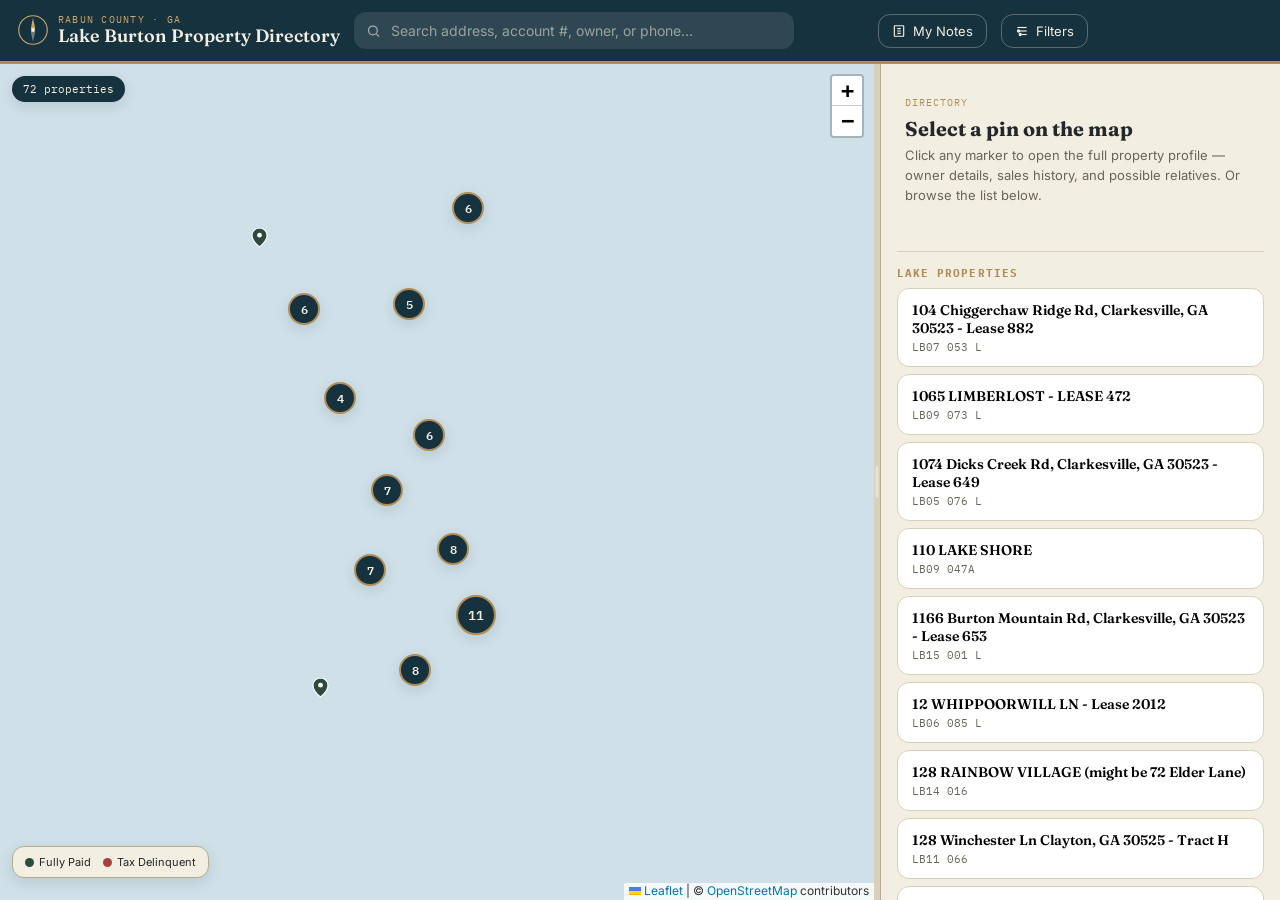
==== commit 1c13a1af: "Add 2190 Moccasin Creek Rd (LB06 056 L, owner Frances Kelly) -- one of the two properties Alex flagg" ====
--- a/index.html
+++ b/index.html
@@ -15996,6 +15996,145 @@
       }
     ],
     "taxHistoryLink": "https://rabuncountyga.governmentwindow.com/select_bill.html?search_mode=search2&tax_year=2025&name=SIMPSON+RICHARD&map_code=LB07++053++L&map_type=&logic_unique_key=LB07053L-R-1973"
+  },
+  {
+    "id": "LB06 056 L",
+    "accountNumber": "LB06 056 L",
+    "title": "2190 Moccasin Creek Rd, Clarkesville, GA 30523 - Lease 231",
+    "lat": 34.83424,
+    "lng": -83.56786,
+    "locationApproximate": false,
+    "propertyLink": "https://beacon.schneidercorp.com/Application.aspx?AppID=674&LayerID=11359&PageTypeID=4&PageID=4744&KeyValue=LB06%20%20056%20%20L",
+    "taxHistoryLink": "https://rabuncountyga.governmentwindow.com/select_bill.html?search_mode=search2&tax_year=2025&name=KELLY+MS.+FRANCES+B&map_code=LB06++056++L&map_type=&logic_unique_key=LB06056L-R-1852",
+    "taxStatus": "Fully Paid",
+    "propertyValue": 193635,
+    "owner": {
+      "names": [
+        "KELLY FRANCES B"
+      ],
+      "mailingAddress": "1020A ROSEMONT WALK, GREENSBORO, GA 30642",
+      "phones": [
+        "(404) 237-6731"
+      ],
+      "emails": [
+        "WYSTAN@DELL.COM",
+        "WYSTAN@ATL.MINDSPRING.COM",
+        "WYSTAN@ATT.NET"
+      ]
+    },
+    "salesHistory": [
+      {
+        "saleDate": "8/11/2020",
+        "deedBookPage": "O47 115",
+        "salePrice": "$0",
+        "grantor": "KELLY LEO W",
+        "grantee": "KELLY MS. FRANCES B"
+      },
+      {
+        "saleDate": "7/1/2005",
+        "deedBookPage": "00W28 0576",
+        "salePrice": "$0",
+        "grantor": "\u2014",
+        "grantee": "KELLY LEO W"
+      }
+    ],
+    "relatives": [
+      {
+        "name": "LEO KELLY",
+        "age": "105",
+        "relationship": "Unknown",
+        "address": "1180 ANGELO CT NE, ATLANTA, GA, 30319",
+        "phones": [
+          "(770) 237-6731",
+          "(706) 947-3551",
+          "(404) 237-6731"
+        ]
+      },
+      {
+        "name": "FRANCES KELLY",
+        "age": "68",
+        "relationship": "Child",
+        "address": "1180 ANGELO CT NE, ATLANTA, GA, 30319",
+        "phones": [
+          "(404) 237-6731",
+          "(770) 237-6731"
+        ]
+      },
+      {
+        "name": "WILLIAM KELLY",
+        "age": "64",
+        "relationship": "Child",
+        "address": "1010 ROSEMONT WALK APT A, GREENSBORO, GA, 30642",
+        "phones": [
+          "(404) 237-6731",
+          "(615) 463-3211",
+          "(812) 463-3211"
+        ]
+      },
+      {
+        "name": "ELLEN SMITH",
+        "age": "65",
+        "relationship": "Child",
+        "address": "4965 LIMBERLOST TRCE, CARMEL, IN, 46033",
+        "phones": [
+          "(317) 815-3749",
+          "(404) 237-6731"
+        ]
+      },
+      {
+        "name": "DONALD SMITH",
+        "age": "71",
+        "relationship": "In-law",
+        "address": "4965 LIMBERLOST TRCE, CARMEL, IN, 46033",
+        "phones": [
+          "(317) 815-3749",
+          "(734) 476-5120"
+        ]
+      },
+      {
+        "name": "LEO KELLY",
+        "age": "69",
+        "relationship": "In-law",
+        "address": "1021 ROSEMONT WALK APT A, GREENSBORO, GA, 30642",
+        "phones": [
+          "(770) 605-0089",
+          "(770) 673-0650",
+          "(404) 435-4782"
+        ]
+      }
+    ],
+    "photos": [
+      "images/LB06-056-L/photo-1.jpg",
+      "images/LB06-056-L/photo-2.jpg",
+      "images/LB06-056-L/photo-3.jpg",
+      "images/LB06-056-L/photo-4.jpg"
+    ],
+    "documents": [
+      {
+        "label": "Deed \u2014 Page 1 of 6",
+        "url": "images/LB06-056-L/deed-1.jpg"
+      },
+      {
+        "label": "Deed \u2014 Page 2 of 6",
+        "url": "images/LB06-056-L/deed-2.jpg"
+      },
+      {
+        "label": "Deed \u2014 Page 3 of 6",
+        "url": "images/LB06-056-L/deed-3.jpg"
+      },
+      {
+        "label": "Deed \u2014 Page 4 of 6",
+        "url": "images/LB06-056-L/deed-4.jpg"
+      },
+      {
+        "label": "Deed \u2014 Page 5 of 6",
+        "url": "images/LB06-056-L/deed-5.jpg"
+      },
+      {
+        "label": "Deed \u2014 Page 6 of 6",
+        "url": "images/LB06-056-L/deed-6.jpg"
+      }
+    ]
   }
 ];
 </script>
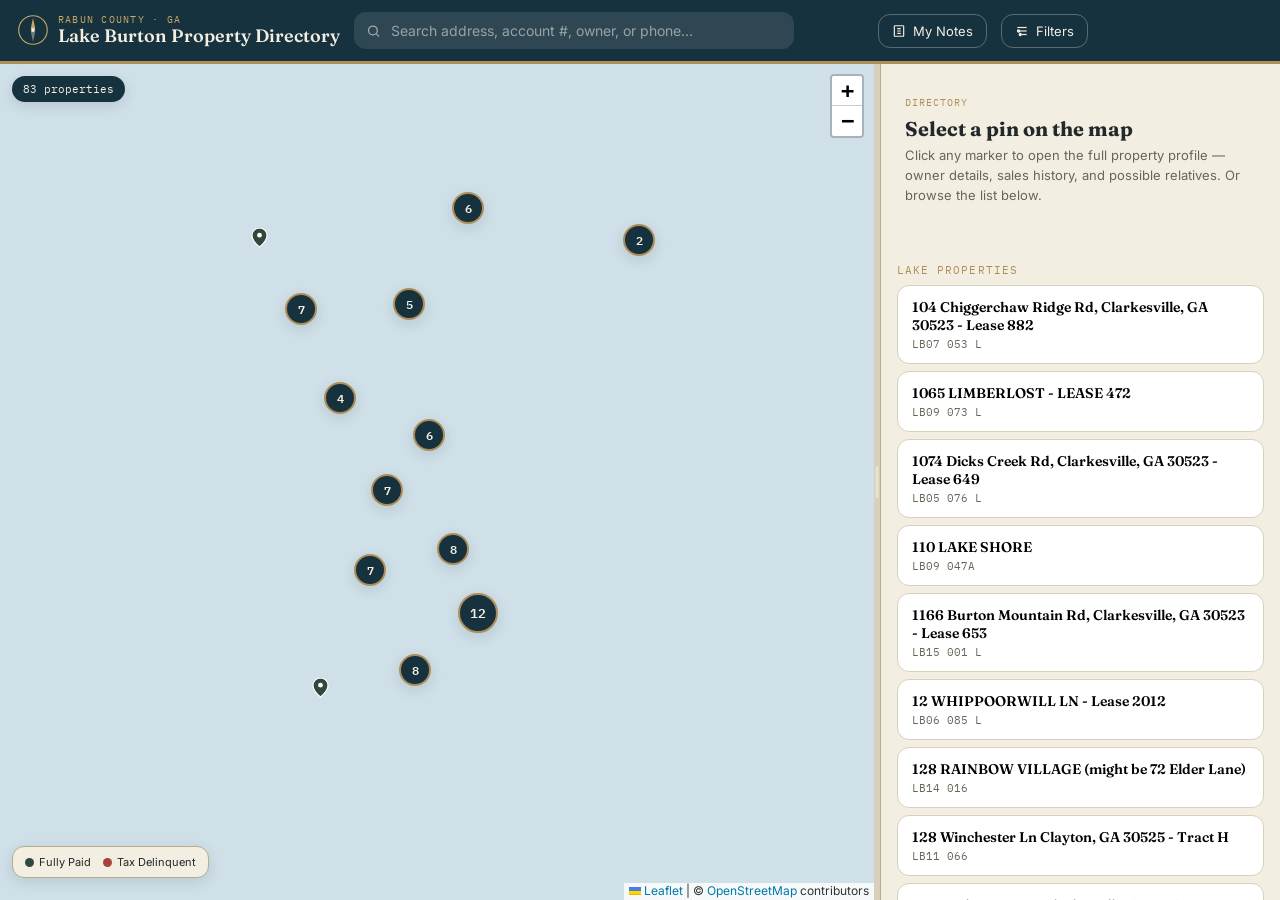
==== commit ae92dd17: "Add Lake/Non-Lake property segmentation: tagged all 72 existing as Lake, added 11 new Non-Lake prope" ====
--- a/index.html
+++ b/index.html
@@ -1071,11 +1071,13 @@
 .panel-empty-state h2 { font-family: var(--font-display); font-size: 20px; margin: 6px 0 4px; }
 .panel-empty-state p { color: var(--ink-muted); font-size: 13px; line-height: 1.55; margin: 0 0 16px; }
 
-.directory-list-heading {
+.directory-group-heading {
   font-family: var(--font-mono); font-size: 10.5px; letter-spacing: 0.1em; text-transform: uppercase;
-  color: var(--brass); margin: 4px 16px 8px; padding-top: 14px; border-top: 1px solid var(--line);
+  color: var(--brass); margin: 4px 0 8px; padding-top: 14px; border-top: 1px solid var(--line);
+  list-style: none;
 }
-.directory-list { list-style: none; margin: 0; padding: 0 16px 20px; }
+.directory-group-heading:first-child { padding-top: 0; border-top: none; margin-top: 0; }
+.directory-list { list-style: none; margin: 0; padding: 16px 16px 20px; }
 .directory-item {
   display: block; width: 100%; text-align: left; padding: 12px 14px; border: 1px solid var(--line);
   border-radius: var(--radius-md); background: var(--white); margin-bottom: 7px; cursor: pointer;
@@ -1441,7 +1443,6 @@
           <h2>Select a pin on the map</h2>
           <p>Click any marker to open the full property profile — owner details, sales history, and possible relatives. Or browse the list below.</p>
         </div>
-        <h3 class="directory-list-heading">Lake Properties</h3>
         <ul class="directory-list" id="directoryList"></ul>
       </aside>
 
@@ -1790,7 +1791,8 @@
         "label": "Deed \u2014 Page 1 of 1",
         "url": "images/LB09-081-L/deed-1.jpg"
       }
-    ]
+    ],
+    "category": "lake"
   },
   {
     "id": "LB09 095 L",
@@ -1955,7 +1957,8 @@
         "label": "Deed \u2014 Page 1 of 1",
         "url": "images/LB09-095-L/deed-1.jpg"
       }
-    ]
+    ],
+    "category": "lake"
   },
   {
     "id": "LB09 064 L",
@@ -2099,7 +2102,8 @@
         "label": "Deed \u2014 Page 7 of 7",
         "url": "images/LB09-064-L/deed-7.jpg"
       }
-    ]
+    ],
+    "category": "lake"
   },
   {
     "id": "LB09 065 L",
@@ -2253,7 +2257,8 @@
         "label": "Deed \u2014 Page 1 of 1",
         "url": "images/LB09-065-L/deed-1.jpg"
       }
-    ]
+    ],
+    "category": "lake"
   },
   {
     "id": "LB09 047A",
@@ -2437,7 +2442,8 @@
         "label": "Deed \u2014 Page 1 of 1",
         "url": "images/LB09-047A/deed-1.jpg"
       }
-    ]
+    ],
+    "category": "lake"
   },
   {
     "id": "LB09 073 L",
@@ -2570,7 +2576,8 @@
         "label": "Deed \u2014 Page 1 of 1",
         "url": "images/LB09-073-L/deed-1.jpg"
       }
-    ]
+    ],
+    "category": "lake"
   },
   {
     "id": "LB15 001 L",
@@ -2799,7 +2806,8 @@
         "label": "Deed \u2014 Page 6 of 6",
         "url": "images/LB15-001-L/deed-6.jpg"
       }
-    ]
+    ],
+    "category": "lake"
   },
   {
     "id": "LB15 048 L",
@@ -2880,7 +2888,8 @@
         "label": "Deed \u2014 Page 1 of 1",
         "url": "images/LB15-048-L/deed-1.jpg"
       }
-    ]
+    ],
+    "category": "lake"
   },
   {
     "id": "LB14 012",
@@ -3016,7 +3025,8 @@
         "label": "Deed \u2014 Page 1 of 1",
         "url": "images/LB14-012/deed-1.jpg"
       }
-    ]
+    ],
+    "category": "lake"
   },
   {
     "id": "LB14 008",
@@ -3181,7 +3191,8 @@
         "label": "Deed \u2014 Page 3 of 3",
         "url": "images/LB14-008/deed-3.jpg"
       }
-    ]
+    ],
+    "category": "lake"
   },
   {
     "id": "LB14 001",
@@ -3315,7 +3326,8 @@
       }
     ],
     "taxHistoryLink": "https://rabuncountyga.governmentwindow.com/select_bill.html?search_mode=search2&tax_year=2025&name=PETRIE+LESTER+M+JR+%26+EDITH+PETRIE+HAWKIN&map_code=LB14++001&map_type=&logic_unique_key=LB14001-R-2371",
-    "notes": "Unable to search Edith Petrie Hawkin in smartskip."
+    "notes": "Unable to search Edith Petrie Hawkin in smartskip.",
+    "category": "lake"
   },
   {
     "id": "LB14 124 L",
@@ -3421,7 +3433,8 @@
         "label": "Deed \u2014 Page 1 of 1",
         "url": "images/LB14-124-L/deed-1.jpg"
       }
-    ]
+    ],
+    "category": "lake"
   },
   {
     "id": "LB14A 003",
@@ -3640,7 +3653,8 @@
         "url": "images/LB14A-003/deed-1.jpg"
       }
     ],
-    "notes": "There is another Michael Handwork which is the parent and may be the possible owner/contact person."
+    "notes": "There is another Michael Handwork which is the parent and may be the possible owner/contact person.",
+    "category": "lake"
   },
   {
     "id": "LB14A 007A",
@@ -3774,7 +3788,8 @@
         "label": "Deed \u2014 Page 1 of 1",
         "url": "images/LB14A-007A/deed-1.jpg"
       }
-    ]
+    ],
+    "category": "lake"
   },
   {
     "id": "LB14A 025",
@@ -3890,7 +3905,8 @@
         "label": "Deed \u2014 Page 1 of 1",
         "url": "images/LB14A-025/deed-1.jpg"
       }
-    ]
+    ],
+    "category": "lake"
   },
   {
     "id": "LB06 085 L",
@@ -4031,7 +4047,8 @@
         "label": "Deed \u2014 Page 6 of 6",
         "url": "images/LB06-085-L/deed-6.jpg"
       }
-    ]
+    ],
+    "category": "lake"
   },
   {
     "id": "LB14 063",
@@ -4887,7 +4904,8 @@
         "label": "Deed \u2014 Page 3 of 3",
         "url": "images/LB14-063/deed-3.jpg"
       }
-    ]
+    ],
+    "category": "lake"
   },
   {
     "id": "LB06 073 L",
@@ -5056,7 +5074,8 @@
         "url": "images/LB06-073-L/deed-7.jpg"
       }
     ],
-    "notes": "Unable to skiptrace Kimberly Hoipkemier, skiptraced Janet Campbell instead."
+    "notes": "Unable to skiptrace Kimberly Hoipkemier, skiptraced Janet Campbell instead.",
+    "category": "lake"
   },
   {
     "id": "LB11 015 L",
@@ -5183,7 +5202,8 @@
         "label": "Deed \u2014 Page 5 of 5",
         "url": "images/LB11-015-L/deed-5.jpg"
       }
-    ]
+    ],
+    "category": "lake"
   },
   {
     "id": "LB11 067 L",
@@ -5404,7 +5424,8 @@
         "label": "Deed \u2014 Page 1 of 1",
         "url": "images/LB11-067-L/deed-1.jpg"
       }
-    ]
+    ],
+    "category": "lake"
   },
   {
     "id": "LB05 076 L",
@@ -5594,7 +5615,8 @@
         "label": "Deed \u2014 Page 8 of 8",
         "url": "images/LB05-076-L/deed-8.jpg"
       }
-    ]
+    ],
+    "category": "lake"
   },
   {
     "id": "LB05 066 L",
@@ -5698,7 +5720,8 @@
         "label": "Deed \u2014 Page 9 of 9",
         "url": "images/LB05-066-L/deed-9.jpg"
       }
-    ]
+    ],
+    "category": "lake"
   },
   {
     "id": "LB07 117 L",
@@ -5814,7 +5837,8 @@
         "url": "images/LB07-117-L/deed-6.jpg"
       }
     ],
-    "taxHistoryLink": "https://rabuncountyga.governmentwindow.com/select_bill.html?search_mode=search2&tax_year=2025&name=RAND+EDGAR+O&map_code=LB07++117++L&map_type=&logic_unique_key=LB07117L-R-2410"
+    "taxHistoryLink": "https://rabuncountyga.governmentwindow.com/select_bill.html?search_mode=search2&tax_year=2025&name=RAND+EDGAR+O&map_code=LB07++117++L&map_type=&logic_unique_key=LB07117L-R-2410",
+    "category": "lake"
   },
   {
     "id": "LB07 121 L",
@@ -6090,7 +6114,8 @@
         "url": "images/LB07-121-L/deed-7.jpg"
       }
     ],
-    "taxHistoryLink": "https://rabuncountyga.governmentwindow.com/select_bill.html?search_mode=search2&tax_year=2025&name=BAZEMORE+ROBERT+W+%26+PAMELA+W&map_code=LB07++121++L&map_type=&logic_unique_key=LB07121L-R-2414"
+    "taxHistoryLink": "https://rabuncountyga.governmentwindow.com/select_bill.html?search_mode=search2&tax_year=2025&name=BAZEMORE+ROBERT+W+%26+PAMELA+W&map_code=LB07++121++L&map_type=&logic_unique_key=LB07121L-R-2414",
+    "category": "lake"
   },
   {
     "id": "LB05 049 L",
@@ -6249,7 +6274,8 @@
         "url": "images/LB05-049-L/deed-6.jpg"
       }
     ],
-    "taxHistoryLink": "https://rabuncountyga.governmentwindow.com/select_bill.html?search_mode=search2&tax_year=2025&name=SERVINE+MARY+SUE+TRUST&map_code=LB05++049++L&map_type=&logic_unique_key=LB05049L-R-1675"
+    "taxHistoryLink": "https://rabuncountyga.governmentwindow.com/select_bill.html?search_mode=search2&tax_year=2025&name=SERVINE+MARY+SUE+TRUST&map_code=LB05++049++L&map_type=&logic_unique_key=LB05049L-R-1675",
+    "category": "lake"
   },
   {
     "id": "LB01 086",
@@ -6584,7 +6610,8 @@
         "url": "images/LB01-086/deed-2.jpg"
       }
     ],
-    "taxHistoryLink": "https://rabuncountyga.governmentwindow.com/select_bill.html?search_mode=search2&tax_year=2025&name=STRICKLAND+ELIZABETH+HICKLIN&map_code=LB01++086&map_type=&logic_unique_key=LB01086-R-1750"
+    "taxHistoryLink": "https://rabuncountyga.governmentwindow.com/select_bill.html?search_mode=search2&tax_year=2025&name=STRICKLAND+ELIZABETH+HICKLIN&map_code=LB01++086&map_type=&logic_unique_key=LB01086-R-1750",
+    "category": "lake"
   },
   {
     "id": "LB05 095 L",
@@ -6776,7 +6803,8 @@
         "url": "images/LB05-095-L/deed-2.jpg"
       }
     ],
-    "taxHistoryLink": "https://rabuncountyga.governmentwindow.com/select_bill.html?search_mode=search2&tax_year=2025&name=HARDMAN+MARY+T+%26+SAM+TALMADGE+HARDMAN&map_code=LB05++095++L&map_type=&logic_unique_key=LB05095L-R-1564"
+    "taxHistoryLink": "https://rabuncountyga.governmentwindow.com/select_bill.html?search_mode=search2&tax_year=2025&name=HARDMAN+MARY+T+%26+SAM+TALMADGE+HARDMAN&map_code=LB05++095++L&map_type=&logic_unique_key=LB05095L-R-1564",
+    "category": "lake"
   },
   {
     "id": "LB06 015 L",
@@ -6990,7 +7018,8 @@
         "url": "images/LB06-015-L/deed-20.jpg"
       }
     ],
-    "taxHistoryLink": "https://rabuncountyga.governmentwindow.com/select_bill.html?search_mode=search2&tax_year=2025&name=BAGWELL+SANDRA+LEA+TRUSTEE+OF&map_code=LB06++015++L&map_type=&logic_unique_key=LB06015L-R-1801"
+    "taxHistoryLink": "https://rabuncountyga.governmentwindow.com/select_bill.html?search_mode=search2&tax_year=2025&name=BAGWELL+SANDRA+LEA+TRUSTEE+OF&map_code=LB06++015++L&map_type=&logic_unique_key=LB06015L-R-1801",
+    "category": "lake"
   },
   {
     "id": "LB14A 019",
@@ -7143,7 +7172,8 @@
         "url": "images/LB14A-019/deed-3.jpg"
       }
     ],
-    "photos": []
+    "photos": [],
+    "category": "lake"
   },
   {
     "id": "LB14A 020",
@@ -7296,7 +7326,8 @@
         "url": "images/LB14A-020/deed-3.jpg"
       }
     ],
-    "photos": []
+    "photos": [],
+    "category": "lake"
   },
   {
     "id": "LB14A 021",
@@ -7427,7 +7458,8 @@
         "url": "images/LB14A-021/deed-3.jpg"
       }
     ],
-    "photos": []
+    "photos": [],
+    "category": "lake"
   },
   {
     "id": "LB14A 022",
@@ -7580,7 +7612,8 @@
         "url": "images/LB14A-022/deed-3.jpg"
       }
     ],
-    "photos": []
+    "photos": [],
+    "category": "lake"
   },
   {
     "id": "LB07 120 L",
@@ -7834,7 +7867,8 @@
         "label": "Deed \u2014 Page 12 of 12",
         "url": "images/LB07-120-L/deed-12.jpg"
       }
-    ]
+    ],
+    "category": "lake"
   },
   {
     "id": "LB04 038 L",
@@ -8111,7 +8145,8 @@
         "label": "Deed \u2014 Page 3 of 3",
         "url": "images/LB04-038-L/deed-3.jpg"
       }
-    ]
+    ],
+    "category": "lake"
   },
   {
     "id": "LB07 112 L",
@@ -8311,7 +8346,8 @@
         "url": "images/LB07-112-L/deed-2.jpg"
       }
     ],
-    "notes": "Property may be in care of Virginia Forbes (Child) who is listed in his possible relatives."
+    "notes": "Property may be in care of Virginia Forbes (Child) who is listed in his possible relatives.",
+    "category": "lake"
   },
   {
     "id": "LB06 058 L",
@@ -8409,7 +8445,8 @@
         "label": "Deed \u2014 Page 7 of 7",
         "url": "images/LB06-058-L/deed-7.jpg"
       }
-    ]
+    ],
+    "category": "lake"
   },
   {
     "id": "LB07 103 L",
@@ -8570,7 +8607,8 @@
         "url": "images/LB07-103-L/deed-1.jpg"
       }
     ],
-    "taxHistoryLink": "https://rabuncountyga.governmentwindow.com/select_bill.html?search_mode=search2&tax_year=2025&name=DASGUPTA+AMITAVA+MICHAEL+TRUST&map_code=LB07++103++L&map_type=&logic_unique_key=LB07103L-R-2397"
+    "taxHistoryLink": "https://rabuncountyga.governmentwindow.com/select_bill.html?search_mode=search2&tax_year=2025&name=DASGUPTA+AMITAVA+MICHAEL+TRUST&map_code=LB07++103++L&map_type=&logic_unique_key=LB07103L-R-2397",
+    "category": "lake"
   },
   {
     "id": "LB08 061 L",
@@ -8816,7 +8854,8 @@
         "label": "Deed \u2014 Page 6 of 6",
         "url": "images/LB08-061-L/deed-6.jpg"
       }
-    ]
+    ],
+    "category": "lake"
   },
   {
     "id": "LB01 087",
@@ -9110,7 +9149,8 @@
         "url": "images/LB01-087/deed-3.jpg"
       }
     ],
-    "taxHistoryLink": "https://rabuncountyga.governmentwindow.com/select_bill.html?search_mode=search2&tax_year=2025&name=WATSON+WILLIAM+WALKER+%26+LUTECIA+PROCTOR&map_code=LB01++087&map_type=&logic_unique_key=LB01087-R-1749"
+    "taxHistoryLink": "https://rabuncountyga.governmentwindow.com/select_bill.html?search_mode=search2&tax_year=2025&name=WATSON+WILLIAM+WALKER+%26+LUTECIA+PROCTOR&map_code=LB01++087&map_type=&logic_unique_key=LB01087-R-1749",
+    "category": "lake"
   },
   {
     "id": "LB07 093 L",
@@ -9223,7 +9263,8 @@
         "url": "images/LB07-093-L/deed-6.jpg"
       }
     ],
-    "taxHistoryLink": "https://rabuncountyga.governmentwindow.com/select_bill.html?search_mode=search2&tax_year=2025&name=JOBE+WARREN+Y+JR&map_code=LB07++093++L&map_type=&logic_unique_key=LB07093L-R-2387"
+    "taxHistoryLink": "https://rabuncountyga.governmentwindow.com/select_bill.html?search_mode=search2&tax_year=2025&name=JOBE+WARREN+Y+JR&map_code=LB07++093++L&map_type=&logic_unique_key=LB07093L-R-2387",
+    "category": "lake"
   },
   {
     "id": "LB01 044",
@@ -9418,7 +9459,8 @@
       }
     ],
     "taxHistoryLink": "https://rabuncountyga.governmentwindow.com/select_bill.html?search_mode=search2&tax_year=2025&name=SAUNDERS+JOHN+HARVEY+TRUSTEE+OF+THE+EVE&map_code=LB01++044&map_type=&logic_unique_key=LB01044-R-1722",
-    "notes": "Possible contact is John Mcclatchey Saunders -57yo (child)"
+    "notes": "Possible contact is John Mcclatchey Saunders -57yo (child)",
+    "category": "lake"
   },
   {
     "id": "LB14 056",
@@ -9641,7 +9683,8 @@
         "url": "images/LB14-056/deed-1.jpg"
       }
     ],
-    "taxHistoryLink": "https://rabuncountyga.governmentwindow.com/select_bill.html?search_mode=search2&tax_year=2025&name=BAZEMORE+ROBERT+W&map_code=LB14++056&map_type=&logic_unique_key=LB14056-R-2309"
+    "taxHistoryLink": "https://rabuncountyga.governmentwindow.com/select_bill.html?search_mode=search2&tax_year=2025&name=BAZEMORE+ROBERT+W&map_code=LB14++056&map_type=&logic_unique_key=LB14056-R-2309",
+    "category": "lake"
   },
   {
     "id": "LB01 097",
@@ -9809,7 +9852,8 @@
         "label": "Deed \u2014 Page 5 of 5",
         "url": "images/LB01-097/deed-5.jpg"
       }
-    ]
+    ],
+    "category": "lake"
   },
   {
     "id": "LB09 072 L",
@@ -10072,7 +10116,8 @@
         "label": "Deed \u2014 Page 5 of 5",
         "url": "images/LB09-072-L/deed-5.jpg"
       }
-    ]
+    ],
+    "category": "lake"
   },
   {
     "id": "LB05 097 L",
@@ -10311,7 +10356,8 @@
         "url": "images/LB05-097-L/deed-2.jpg"
       }
     ],
-    "taxHistoryLink": "https://rabuncountyga.governmentwindow.com/select_bill.html?search_mode=search2&tax_year=2025&name=HARDIE+FAMILY+HOLDINGS+LLLP&map_code=LB05++097++L&map_type=&logic_unique_key=LB05097L-R-12862"
+    "taxHistoryLink": "https://rabuncountyga.governmentwindow.com/select_bill.html?search_mode=search2&tax_year=2025&name=HARDIE+FAMILY+HOLDINGS+LLLP&map_code=LB05++097++L&map_type=&logic_unique_key=LB05097L-R-12862",
+    "category": "lake"
   },
   {
     "id": "LB07 128 L",
@@ -10513,7 +10559,8 @@
         "url": "images/LB07-128-L/deed-1.jpg"
       }
     ],
-    "taxHistoryLink": "https://rabuncountyga.governmentwindow.com/select_bill.html?search_mode=search2&tax_year=2025&name=FIKE+WILLIAM+EUGENE+II+%26&map_code=LB07++128++L&map_type=&logic_unique_key=LB07128L-R-1829"
+    "taxHistoryLink": "https://rabuncountyga.governmentwindow.com/select_bill.html?search_mode=search2&tax_year=2025&name=FIKE+WILLIAM+EUGENE+II+%26&map_code=LB07++128++L&map_type=&logic_unique_key=LB07128L-R-1829",
+    "category": "lake"
   },
   {
     "id": "LB07 108 L",
@@ -10717,7 +10764,8 @@
         "url": "images/LB07-108-L/deed-4.jpg"
       }
     ],
-    "taxHistoryLink": "https://rabuncountyga.governmentwindow.com/select_bill.html?search_mode=search2&tax_year=2025&name=SHERRILL+JOHN+A+ETAL&map_code=LB07++108++L&map_type=&logic_unique_key=LB07108L-R-2402"
+    "taxHistoryLink": "https://rabuncountyga.governmentwindow.com/select_bill.html?search_mode=search2&tax_year=2025&name=SHERRILL+JOHN+A+ETAL&map_code=LB07++108++L&map_type=&logic_unique_key=LB07108L-R-2402",
+    "category": "lake"
   },
   {
     "id": "LB05 093 L",
@@ -10924,7 +10972,8 @@
         "url": "images/LB05-093-L/deed-3.jpg"
       }
     ],
-    "taxHistoryLink": "https://rabuncountyga.governmentwindow.com/select_bill.html?search_mode=search2&tax_year=2025&name=HEAD+NIGEL+J&map_code=LB05++093++L&map_type=&logic_unique_key=LB05093L-R-12501"
+    "taxHistoryLink": "https://rabuncountyga.governmentwindow.com/select_bill.html?search_mode=search2&tax_year=2025&name=HEAD+NIGEL+J&map_code=LB05++093++L&map_type=&logic_unique_key=LB05093L-R-12501",
+    "category": "lake"
   },
   {
     "id": "LB08 054 L",
@@ -11604,7 +11653,8 @@
         "label": "Deed \u2014 Page 6 of 6",
         "url": "images/LB08-054-L/deed-6.jpg"
       }
-    ]
+    ],
+    "category": "lake"
   },
   {
     "id": "LB14 016",
@@ -11782,7 +11832,8 @@
         "label": "Deed \u2014 Page 1 of 1",
         "url": "images/LB14-016/deed-1.jpg"
       }
-    ]
+    ],
+    "category": "lake"
   },
   {
     "id": "LB15 049 L",
@@ -11940,7 +11991,8 @@
         "label": "Deed \u2014 Page 6 of 6",
         "url": "images/LB15-049-L/deed-6.jpg"
       }
-    ]
+    ],
+    "category": "lake"
   },
   {
     "id": "LB07 054 L",
@@ -12190,7 +12242,8 @@
         "url": "images/LB07-054-L/deed-2.jpg"
       }
     ],
-    "taxHistoryLink": "https://rabuncountyga.governmentwindow.com/select_bill.html?search_mode=search2&tax_year=2025&name=LOVELL+JOHN+C&map_code=LB07++054++L&map_type=&logic_unique_key=LB07054L-R-1972"
+    "taxHistoryLink": "https://rabuncountyga.governmentwindow.com/select_bill.html?search_mode=search2&tax_year=2025&name=LOVELL+JOHN+C&map_code=LB07++054++L&map_type=&logic_unique_key=LB07054L-R-1972",
+    "category": "lake"
   },
   {
     "id": "LB05 086 L",
@@ -12499,7 +12552,8 @@
         "url": "images/LB05-086-L/deed-3.jpg"
       }
     ],
-    "taxHistoryLink": "https://rabuncountyga.governmentwindow.com/select_bill.html?search_mode=search2&tax_year=2025&name=BOOTLE+JAMES+CHILDS+2023+TRUST&map_code=LB05++086++L&map_type=&logic_unique_key=LB05086L-R-1488"
+    "taxHistoryLink": "https://rabuncountyga.governmentwindow.com/select_bill.html?search_mode=search2&tax_year=2025&name=BOOTLE+JAMES+CHILDS+2023+TRUST&map_code=LB05++086++L&map_type=&logic_unique_key=LB05086L-R-1488",
+    "category": "lake"
   },
   {
     "id": "LB14 004",
@@ -12788,7 +12842,8 @@
         "url": "images/LB14-004/deed-2.jpg"
       }
     ],
-    "notes": "Skiptraced information is for Sherry Mather."
+    "notes": "Skiptraced information is for Sherry Mather.",
+    "category": "lake"
   },
   {
     "id": "LB08 047 L",
@@ -12956,7 +13011,8 @@
         "url": "images/LB08-047-L/deed-3.jpg"
       }
     ],
-    "notes": "Skiptraced information is for James Griffin."
+    "notes": "Skiptraced information is for James Griffin.",
+    "category": "lake"
   },
   {
     "id": "LB08 023",
@@ -13135,7 +13191,8 @@
         "url": "images/LB08-023/deed-2.jpg"
       }
     ],
-    "taxHistoryLink": "https://rabuncountyga.governmentwindow.com/select_bill.html?search_mode=search2&tax_year=2025&name=MARKS+REBECCA+T&map_code=LB08++023&map_type=&logic_unique_key=LB08023-R-2041"
+    "taxHistoryLink": "https://rabuncountyga.governmentwindow.com/select_bill.html?search_mode=search2&tax_year=2025&name=MARKS+REBECCA+T&map_code=LB08++023&map_type=&logic_unique_key=LB08023-R-2041",
+    "category": "lake"
   },
   {
     "id": "LB12 005 L",
@@ -13336,7 +13393,8 @@
         "url": "images/LB12-005-L/deed-2.jpg"
       }
     ],
-    "taxHistoryLink": "https://rabuncountyga.governmentwindow.com/select_bill.html?search_mode=search2&tax_year=2025&name=SMITH+KAYE+SCOTT&map_code=LB12++005++L&map_type=&logic_unique_key=LB12005L-R-1508"
+    "taxHistoryLink": "https://rabuncountyga.governmentwindow.com/select_bill.html?search_mode=search2&tax_year=2025&name=SMITH+KAYE+SCOTT&map_code=LB12++005++L&map_type=&logic_unique_key=LB12005L-R-1508",
+    "category": "lake"
   },
   {
     "id": "LB14 136 L",
@@ -13616,7 +13674,8 @@
         "url": "images/LB14-136-L/deed-5.jpg"
       }
     ],
-    "taxHistoryLink": "https://rabuncountyga.governmentwindow.com/select_bill.html?search_mode=search2&tax_year=2025&name=GRIER+FAMILY+TRUST+B&map_code=LB14++136++L&map_type=&logic_unique_key=LB14136L-R-2189"
+    "taxHistoryLink": "https://rabuncountyga.governmentwindow.com/select_bill.html?search_mode=search2&tax_year=2025&name=GRIER+FAMILY+TRUST+B&map_code=LB14++136++L&map_type=&logic_unique_key=LB14136L-R-2189",
+    "category": "lake"
   },
   {
     "id": "LB08 030",
@@ -13904,7 +13963,8 @@
         "label": "Deed \u2014 Page 1 of 1",
         "url": "images/LB08-030/deed-1.jpg"
       }
-    ]
+    ],
+    "category": "lake"
   },
   {
     "id": "LB14A 048",
@@ -14146,7 +14206,8 @@
         "url": "images/LB14A-048/deed-1.jpg"
       }
     ],
-    "taxHistoryLink": "https://rabuncountyga.governmentwindow.com/select_bill.html?search_mode=search2&tax_year=2025&name=COOPER+ROBERT+M+SR&map_code=LB14A+048&map_type=&logic_unique_key=LB14A048-R-2229"
+    "taxHistoryLink": "https://rabuncountyga.governmentwindow.com/select_bill.html?search_mode=search2&tax_year=2025&name=COOPER+ROBERT+M+SR&map_code=LB14A+048&map_type=&logic_unique_key=LB14A048-R-2229",
+    "category": "lake"
   },
   {
     "id": "LB11 016 L",
@@ -14233,7 +14294,8 @@
         "label": "Deed \u2014 Page 1 of 1",
         "url": "images/LB11-016-L/deed-1.jpg"
       }
-    ]
+    ],
+    "category": "lake"
   },
   {
     "id": "LB05 085 L",
@@ -14342,7 +14404,8 @@
         "url": "images/LB05-085-L/deed-1.jpg"
       }
     ],
-    "taxHistoryLink": "https://rabuncountyga.governmentwindow.com/select_bill.html?search_mode=search2&tax_year=2025&name=SAUNDERS+FREDERICK+F+JR&map_code=LB05++085++L&map_type=&logic_unique_key=LB05085L-R-1487"
+    "taxHistoryLink": "https://rabuncountyga.governmentwindow.com/select_bill.html?search_mode=search2&tax_year=2025&name=SAUNDERS+FREDERICK+F+JR&map_code=LB05++085++L&map_type=&logic_unique_key=LB05085L-R-1487",
+    "category": "lake"
   },
   {
     "id": "LB05 054 L",
@@ -14605,7 +14668,8 @@
         "label": "Deed \u2014 Page 2 of 2",
         "url": "images/LB05-054-L/deed-2.jpg"
       }
-    ]
+    ],
+    "category": "lake"
   },
   {
     "id": "LB08 052 L",
@@ -14702,7 +14766,8 @@
         "label": "Deed \u2014 Page 6 of 6",
         "url": "images/LB08-052-L/deed-6.jpg"
       }
-    ]
+    ],
+    "category": "lake"
   },
   {
     "id": "LB07 060 L",
@@ -14852,7 +14917,8 @@
         "label": "Deed \u2014 Page 3 of 3",
         "url": "images/LB07-060-L/deed-3.jpg"
       }
-    ]
+    ],
+    "category": "lake"
   },
   {
     "id": "LB14 052",
@@ -15072,7 +15138,8 @@
         "url": "images/LB14-052/deed-1.jpg"
       }
     ],
-    "notes": "There is a person named James K Knight (95yo) deceased which is Mary\u2019s father and under his possible relatives, James Knight JR shows as possible In-law."
+    "notes": "There is a person named James K Knight (95yo) deceased which is Mary\u2019s father and under his possible relatives, James Knight JR shows as possible In-law.",
+    "category": "lake"
   },
   {
     "id": "LB11 066",
@@ -15133,7 +15200,8 @@
         "url": "images/LB11-066/deed-1.jpg"
       }
     ],
-    "taxHistoryLink": "https://rabuncountyga.governmentwindow.com/select_bill.html?search_mode=search2&tax_year=2025&name=HOWARD+CAROLYN+S&map_code=LB11++066&map_type=&logic_unique_key=LB11066-R-1551"
+    "taxHistoryLink": "https://rabuncountyga.governmentwindow.com/select_bill.html?search_mode=search2&tax_year=2025&name=HOWARD+CAROLYN+S&map_code=LB11++066&map_type=&logic_unique_key=LB11066-R-1551",
+    "category": "lake"
   },
   {
     "id": "LB08 022",
@@ -15360,7 +15428,8 @@
         "url": "images/LB08-022/deed-3.jpg"
       }
     ],
-    "taxHistoryLink": "https://rabuncountyga.governmentwindow.com/select_bill.html?search_mode=search2&tax_year=2025&name=MAY+JACK+HOUSE+TRUST+WITH+TRUSTEES&map_code=LB08++022&map_type=&logic_unique_key=LB08022-R-2040"
+    "taxHistoryLink": "https://rabuncountyga.governmentwindow.com/select_bill.html?search_mode=search2&tax_year=2025&name=MAY+JACK+HOUSE+TRUST+WITH+TRUSTEES&map_code=LB08++022&map_type=&logic_unique_key=LB08022-R-2040",
+    "category": "lake"
   },
   {
     "id": "LB14A 001",
@@ -15593,7 +15662,8 @@
         "url": "images/LB14A-001/deed-1.jpg"
       }
     ],
-    "taxHistoryLink": "https://rabuncountyga.governmentwindow.com/select_bill.html?search_mode=search2&tax_year=2025&name=RICHIE+ELAINE+M&map_code=LB14A+001&map_type=&logic_unique_key=LB14A001-R-2249"
+    "taxHistoryLink": "https://rabuncountyga.governmentwindow.com/select_bill.html?search_mode=search2&tax_year=2025&name=RICHIE+ELAINE+M&map_code=LB14A+001&map_type=&logic_unique_key=LB14A001-R-2249",
+    "category": "lake"
   },
   {
     "id": "LN04 106 L",
@@ -15835,7 +15905,8 @@
       }
     ],
     "taxHistoryLink": "https://rabuncountyga.governmentwindow.com/select_bill.html?search_mode=search2&tax_year=2025&name=DUKES+ROBERT+A&map_code=LN04++106++L&map_type=&logic_unique_key=LN04106L-R-2495",
-    "notes": "Following information below is from Robert Dukes"
+    "notes": "Following information below is from Robert Dukes",
+    "category": "lake"
   },
   {
     "id": "LB07 053 L",
@@ -15995,7 +16066,8 @@
         "url": "images/LB07-053-L/deed-6.jpg"
       }
     ],
-    "taxHistoryLink": "https://rabuncountyga.governmentwindow.com/select_bill.html?search_mode=search2&tax_year=2025&name=SIMPSON+RICHARD&map_code=LB07++053++L&map_type=&logic_unique_key=LB07053L-R-1973"
+    "taxHistoryLink": "https://rabuncountyga.governmentwindow.com/select_bill.html?search_mode=search2&tax_year=2025&name=SIMPSON+RICHARD&map_code=LB07++053++L&map_type=&logic_unique_key=LB07053L-R-1973",
+    "category": "lake"
   },
   {
     "id": "LB06 056 L",
@@ -16134,7 +16206,1806 @@
         "label": "Deed \u2014 Page 6 of 6",
         "url": "images/LB06-056-L/deed-6.jpg"
       }
-    ]
+    ],
+    "category": "lake"
+  },
+  {
+    "id": "033D 009A",
+    "accountNumber": "033D 009A",
+    "title": "650 Bridge Creek Rd, Tiger, GA 30576, LL37 LD5 BARN",
+    "lat": 34.8508022,
+    "lng": -83.4431718,
+    "locationApproximate": false,
+    "propertyLink": "https://beacon.schneidercorp.com/Application.aspx?AppID=674&LayerID=11359&PageTypeID=4&PageID=4744&KeyValue=033D%20%20009A",
+    "taxHistoryLink": "https://rabuncountyga.governmentwindow.com/select_bill.html?search_mode=search2&tax_year=2025&name=DOTSON+DYWANE&map_code=033D++009A&map_type=&logic_unique_key=033D009A-R-13086",
+    "taxStatus": "Fully Paid",
+    "propertyValue": 37000,
+    "owner": {
+      "names": [
+        "DOTSON DYWANE"
+      ],
+      "mailingAddress": "145 FRED PITTS RD, DEMOREST, GA 30535",
+      "phones": [
+        "(334) 338-1651",
+        "(334) 636-0908"
+      ],
+      "emails": [
+        "DBDOTSON@AOL.COM",
+        "BULLGATOR99@MSN.COM"
+      ]
+    },
+    "salesHistory": [
+      {
+        "saleDate": "5/31/2013",
+        "deedBookPage": "S39 544",
+        "salePrice": "$0",
+        "grantor": "DOTSON DWAYNE",
+        "grantee": "DOTSON DYWANE"
+      },
+      {
+        "saleDate": "11/8/2011",
+        "deedBookPage": "T37 651",
+        "salePrice": "$0",
+        "grantor": "SMITH WILLIAM M",
+        "grantee": "DOTSON DWAYNE"
+      },
+      {
+        "saleDate": "1/1/2003",
+        "deedBookPage": "00R23 0397",
+        "salePrice": "$0",
+        "grantor": "\u2014",
+        "grantee": "SMITH WILLIAM M"
+      },
+      {
+        "saleDate": "6/1/1995",
+        "deedBookPage": "00S15 0555",
+        "salePrice": "$0",
+        "grantor": "\u2014",
+        "grantee": "\u2014"
+      },
+      {
+        "saleDate": "6/1/1995",
+        "deedBookPage": "00S15 0134",
+        "salePrice": "$0",
+        "grantor": "\u2014",
+        "grantee": "\u2014"
+      },
+      {
+        "saleDate": "4/1/1988",
+        "deedBookPage": "00H11 0321",
+        "salePrice": "$0",
+        "grantor": "\u2014",
+        "grantee": "\u2014"
+      }
+    ],
+    "relatives": [
+      {
+        "name": "GLENDA DOTSON",
+        "age": "80",
+        "relationship": "Spouse",
+        "address": "145 FRED PITTS RD, DEMOREST, GA, 30535",
+        "phones": [
+          "(404) 641-9515",
+          "(334) 636-0908",
+          "(404) 274-9531",
+          "(601) 731-2385"
+        ]
+      },
+      {
+        "name": "DEANNE COLLINS",
+        "age": "54",
+        "relationship": "Child",
+        "address": "1465 IRIS GLEN LN, HOSCHTON, GA, 30548",
+        "phones": [
+          "(770) 428-2245"
+        ]
+      },
+      {
+        "name": "SHANE DOTSON",
+        "age": "51",
+        "relationship": "Child",
+        "address": "58 S LIBERTY ST, REYNOLDS, GA, 31076",
+        "phones": [
+          "(404) 641-9515"
+        ]
+      },
+      {
+        "name": "PRUDENCE SMITH",
+        "age": "94",
+        "relationship": "Other Relative",
+        "address": "650 BRIDGE CREEK RD, TIGER, GA, 30576",
+        "phones": [
+          "(662) 257-1496"
+        ]
+      },
+      {
+        "name": "HEATHER DOTSON",
+        "age": "49",
+        "relationship": "In-law",
+        "address": "138 CHAPEL HILL CIR, MACON, GA, 31211",
+        "phones": [
+          "(678) 591-3629",
+          "(478) 279-5546",
+          "(678) 591-9136",
+          "(478) 847-9011"
+        ]
+      },
+      {
+        "name": "BRIAN COLLINS",
+        "age": "52",
+        "relationship": "In-law",
+        "address": "1465 IRIS GLEN LN, HOSCHTON, GA, 30548",
+        "phones": [
+          "(770) 428-2245",
+          "(678) 963-5071",
+          "(478) 953-2059"
+        ]
+      }
+    ],
+    "photos": [
+      "images/033D-009A/photo-1.jpg",
+      "images/033D-009A/photo-2.jpg",
+      "images/033D-009A/photo-3.jpg",
+      "images/033D-009A/photo-4.jpg"
+    ],
+    "documents": [
+      {
+        "label": "Deed \u2014 Page 1 of 1",
+        "url": "images/033D-009A/deed-1.jpg"
+      }
+    ],
+    "category": "non-lake"
+  },
+  {
+    "id": "LB01 078",
+    "accountNumber": "LB01 078",
+    "title": "27 Crocodile Cir, Clarkesville, GA 30523 - Lot 210",
+    "lat": 34.8488305,
+    "lng": -83.57437,
+    "locationApproximate": false,
+    "propertyLink": "https://beacon.schneidercorp.com/Application.aspx?AppID=674&LayerID=11359&PageTypeID=4&PageID=4744&KeyValue=LB01%20%20078",
+    "taxHistoryLink": "https://rabuncountyga.governmentwindow.com/select_bill.html?search_mode=search2&tax_year=2025&name=ANDREWS+L+AND+J+FAMILY+TRUST+WITH&map_code=LB01++078&map_type=&logic_unique_key=LB01078-R-1758",
+    "taxStatus": "Fully Paid",
+    "propertyValue": 830312,
+    "owner": {
+      "names": [
+        "ANDREWS L AND J FAMILY TRUST WITH ANDREWS JOHN V TRUSTEE"
+      ],
+      "mailingAddress": "27 CROCODILE CIRCLE, CLARKESVILLE, GA 30523",
+      "phones": [
+        "(678) 313-3262",
+        "(770) 597-7489",
+        "(404) 787-4401",
+        "(404) 247-1980",
+        "(404) 233-0280",
+        "(770) 303-0001",
+        "(770) 717-1544",
+        "(678) 732-0179",
+        "(404) 233-0612",
+        "(770) 233-0280",
+        "(770) 303-0600"
+      ],
+      "emails": [
+        "ANDR7573@COMCAST.NET",
+        "ANDREWS3697@YAHOO.COM",
+        "ANDREWS_275@HOTMAIL.COM",
+        "ANDREWSJ@MINDSPRING.COM",
+        "JANDREWS@HYPERBAND.COM",
+        "JERRYH_MS@WEBTV.NET",
+        "JARRELLRICHARD@MSN.COM",
+        "JERRYHMS@DELL.COM",
+        "JERRYH_MS@DELL.COM"
+      ]
+    },
+    "salesHistory": [
+      {
+        "saleDate": "3/23/2023",
+        "deedBookPage": "M50 50",
+        "salePrice": "$0",
+        "grantor": "ANDREWS LINDA",
+        "grantee": "ANDREWS L AND J FAMILY TRUST WITH"
+      },
+      {
+        "saleDate": "10/1/1993",
+        "deedBookPage": "00Q14 0494",
+        "salePrice": "$39,500",
+        "grantor": "\u2014",
+        "grantee": "ANDREWS LINDA"
+      },
+      {
+        "saleDate": "7/1/1980",
+        "deedBookPage": "000O7 0428",
+        "salePrice": "$39,500",
+        "grantor": "\u2014",
+        "grantee": "\u2014"
+      },
+      {
+        "saleDate": "11/1/1963",
+        "deedBookPage": "000Q3 0196",
+        "salePrice": "$0",
+        "grantor": "\u2014",
+        "grantee": "\u2014"
+      },
+      {
+        "saleDate": "1/1/1961",
+        "deedBookPage": "000L3 0451",
+        "salePrice": "$6,000",
+        "grantor": "\u2014",
+        "grantee": "\u2014"
+      },
+      {
+        "saleDate": "1/1/1961",
+        "deedBookPage": "000L3 0449",
+        "salePrice": "$0",
+        "grantor": "\u2014",
+        "grantee": "\u2014"
+      }
+    ],
+    "relatives": [
+      {
+        "name": "LINDA ANDREWS",
+        "age": "83",
+        "relationship": "Spouse",
+        "address": "1356 CAMBRIDGE CT NE, ATLANTA, GA, 30319",
+        "phones": [
+          "(404) 386-0224",
+          "(678) 732-0179",
+          "(404) 233-0612",
+          "(770) 233-0612",
+          "(404) 233-0280"
+        ]
+      },
+      {
+        "name": "PATRICK ANDREWS",
+        "age": "45",
+        "relationship": "Child",
+        "address": "5885 BROOKGREEN RD, ATLANTA, GA, 30328",
+        "phones": [
+          "(404) 281-0596",
+          "(404) 784-0085"
+        ]
+      },
+      {
+        "name": "KATHERINE ANDREWS",
+        "age": "51",
+        "relationship": "Child",
+        "address": "3650 ASHFORD DUNWOODY RD NE UNIT 716, ATLANTA, GA, 30319",
+        "phones": [
+          "(404) 784-0085",
+          "(770) 457-5650",
+          "(678) 732-0179"
+        ]
+      },
+      {
+        "name": "LORI ANDREWS",
+        "age": "46",
+        "relationship": "Other Relative",
+        "address": "3532 FLAT RUN DR, BETHLEHEM, GA, 30620",
+        "phones": [
+          "(770) 527-1674",
+          "(770) 597-7489",
+          "(678) 342-6444",
+          "(404) 233-0280"
+        ]
+      },
+      {
+        "name": "LILLIAN ANDREWS",
+        "age": "21",
+        "relationship": "Other Relative",
+        "address": "3650 ASHFORD DUNWOODY RD NE UNIT 716, ATLANTA, GA, 30319",
+        "phones": [
+          "(404) 862-7246"
+        ]
+      },
+      {
+        "name": "DESIREE ANDREWS",
+        "age": "45",
+        "relationship": "In-law",
+        "address": "5885 BROOKGREEN RD, ATLANTA, GA, 30328",
+        "phones": [
+          "(210) 378-2012",
+          "(347) 353-7430"
+        ]
+      },
+      {
+        "name": "JOHN ANDREWS",
+        "age": "47",
+        "relationship": "In-law",
+        "address": "3532 FLAT RUN DR, BETHLEHEM, GA, 30620",
+        "phones": [
+          "(770) 597-7489",
+          "(404) 391-7567",
+          "(404) 247-1980",
+          "(404) 233-0280",
+          "(678) 639-1646"
+        ]
+      }
+    ],
+    "photos": [
+      "images/LB01-078/photo-1.jpg",
+      "images/LB01-078/photo-2.jpg",
+      "images/LB01-078/photo-3.jpg"
+    ],
+    "documents": [
+      {
+        "label": "Deed \u2014 Page 1 of 3",
+        "url": "images/LB01-078/deed-1.jpg"
+      },
+      {
+        "label": "Deed \u2014 Page 2 of 3",
+        "url": "images/LB01-078/deed-2.jpg"
+      },
+      {
+        "label": "Deed \u2014 Page 3 of 3",
+        "url": "images/LB01-078/deed-3.jpg"
+      }
+    ],
+    "category": "non-lake"
+  },
+  {
+    "id": "LB16A 031",
+    "accountNumber": "LB16A 031",
+    "title": "62 Hill Camp Ln Clayton, GA 30525",
+    "lat": 34.8592346,
+    "lng": -83.51325070000001,
+    "locationApproximate": false,
+    "propertyLink": "https://beacon.schneidercorp.com/Application.aspx?AppID=674&LayerID=11359&PageTypeID=4&PageID=4744&Q=1130948843&KeyValue=LB16A+031",
+    "taxHistoryLink": "https://rabuncountyga.governmentwindow.com/select_bill.html?search_mode=search2&tax_year=2025&name=LAKE+NEST+HOLDINGS+LLC&map_code=LB16A+031E&map_type=&logic_unique_key=LB16A031E-R-6649",
+    "taxStatus": "Tax Delinquent",
+    "propertyValue": 170085,
+    "owner": {
+      "names": [
+        "BOSS FRED E",
+        "MARY I C/O ASHLEY CAPUTO"
+      ],
+      "mailingAddress": "6229 BROOKSHIRE CT, BRASELTON, GA 30517",
+      "phones": [
+        "(706) 540-2863",
+        "(404) 863-2334"
+      ],
+      "emails": [
+        "FRED.BOSS@YAHOO.COM"
+      ]
+    },
+    "salesHistory": [
+      {
+        "saleDate": "8/1/1981",
+        "deedBookPage": "000A8 0356",
+        "salePrice": "$40,000",
+        "grantor": "\u2014",
+        "grantee": "BOSS FRED E & MARY I"
+      },
+      {
+        "saleDate": "12/1/1977",
+        "deedBookPage": "000N6 0682",
+        "salePrice": "$60,000",
+        "grantor": "\u2014",
+        "grantee": "\u2014"
+      },
+      {
+        "saleDate": "10/1/1968",
+        "deedBookPage": "000X4 0178",
+        "salePrice": "$0",
+        "grantor": "\u2014",
+        "grantee": "\u2014"
+      },
+      {
+        "saleDate": "11/1/1967",
+        "deedBookPage": "000E4 0388",
+        "salePrice": "$0",
+        "grantor": "\u2014",
+        "grantee": "\u2014"
+      }
+    ],
+    "relatives": [
+      {
+        "name": "MARY BOSS",
+        "age": "92",
+        "relationship": "Unknown",
+        "address": "PO BOX 2122, CLAYTON, GA, 30525",
+        "phones": [
+          "(706) 782-4582"
+        ]
+      },
+      {
+        "name": "MELISSA DURAN",
+        "age": "58",
+        "relationship": "Child",
+        "address": "655 WYNN SHOALS RD, ALTO, GA, 30510",
+        "phones": [
+          "(706) 499-1337",
+          "(706) 776-2749"
+        ]
+      },
+      {
+        "name": "PERRY BOSS",
+        "age": "76",
+        "relationship": "Child",
+        "address": "4351 OAK CREEK DR, GAINESVILLE, GA, 30506",
+        "phones": [
+          "(770) 532-6763"
+        ]
+      },
+      {
+        "name": "KAY SEABOLT",
+        "age": "66",
+        "relationship": "In-law",
+        "address": "4839 COUNTRYSIDE DR, FLOWERY BRANCH, GA, 30542",
+        "phones": [
+          "(770) 533-3557",
+          "(770) 614-0501"
+        ]
+      }
+    ],
+    "photos": [
+      "images/LB16A-031/photo-1.jpg",
+      "images/LB16A-031/photo-2.jpg",
+      "images/LB16A-031/photo-3.jpg",
+      "images/LB16A-031/photo-4.jpg"
+    ],
+    "documents": [
+      {
+        "label": "Deed \u2014 Page 1 of 1",
+        "url": "images/LB16A-031/deed-1.jpg"
+      }
+    ],
+    "category": "non-lake",
+    "notes": "Tax delinquent amount: $9.29"
+  },
+  {
+    "id": "T002 015",
+    "accountNumber": "T002 015",
+    "title": "82 Bridge Creek Rd, Tiger, GA 30576, LOT 3-8 BLK 6 LL 37 LD 5",
+    "lat": 34.847327,
+    "lng": -83.4350486,
+    "locationApproximate": false,
+    "propertyLink": "https://beacon.schneidercorp.com/Application.aspx?AppID=674&LayerID=11359&PageTypeID=4&PageID=4744&KeyValue=T002%20%20015",
+    "taxHistoryLink": "https://rabuncountyga.governmentwindow.com/select_bill.html?search_mode=search2&tax_year=2025&name=CRUMP+RICKY&map_code=T002++015&map_type=&logic_unique_key=T002015-R-3579",
+    "taxStatus": "Fully Paid",
+    "propertyValue": 102248,
+    "owner": {
+      "names": [
+        "CRUMP RICKY"
+      ],
+      "mailingAddress": "82 BRIDGE CREEK RD, TIGER, GA 30576",
+      "phones": [
+        "(706) 782-9541"
+      ],
+      "emails": []
+    },
+    "salesHistory": [
+      {
+        "saleDate": "4/1/2002",
+        "deedBookPage": "00J22 0316",
+        "salePrice": "$0",
+        "grantor": "\u2014",
+        "grantee": "CRUMP RICKY"
+      },
+      {
+        "saleDate": "8/1/1976",
+        "deedBookPage": "000D6 0463",
+        "salePrice": "$0",
+        "grantor": "\u2014",
+        "grantee": "\u2014"
+      }
+    ],
+    "relatives": [
+      {
+        "name": "EVANS CRUMP",
+        "age": "68",
+        "relationship": "Spouse",
+        "address": "82 BRIDGE CREEK RD, TIGER, GA, 30576",
+        "phones": [
+          "(706) 982-9113",
+          "(706) 209-1520",
+          "(706) 212-8214",
+          "(706) 490-3141"
+        ]
+      },
+      {
+        "name": "CHARLIE IVESTER",
+        "age": "36",
+        "relationship": "Child",
+        "address": "4091 HIGHWAY 76 W, CLAYTON, GA, 30525",
+        "phones": [
+          "(706) 982-1908"
+        ]
+      },
+      {
+        "name": "ALISHA DOVER",
+        "age": "43",
+        "relationship": "Child",
+        "address": "1346 HOLLYWOOD CHURCH RD, CLARKESVILLE, GA, 30523",
+        "phones": [
+          "(706) 768-6426",
+          "(762) 217-2133",
+          "(706) 754-9241",
+          "(706) 490-4010"
+        ]
+      },
+      {
+        "name": "RICHARD CRUMP",
+        "age": "45",
+        "relationship": "Child",
+        "address": "93 TWILIGHT LN, TIGER, GA, 30576",
+        "phones": [
+          "(706) 970-5055",
+          "(706) 982-4455",
+          "(706) 970-8201",
+          "(706) 564-6911"
+        ]
+      },
+      {
+        "name": "ROBIN FAIR",
+        "age": "68",
+        "relationship": "Other Relative",
+        "address": "(706) 782-5308 Residential",
+        "phones": []
+      },
+      {
+        "name": "ANDREW DOVER",
+        "age": "49",
+        "relationship": "In-law",
+        "address": "1356 HOLLYWOOD CHURCH RD, CLARKESVILLE, GA, 30523",
+        "phones": [
+          "(706) 703-3050",
+          "(706) 949-4390",
+          "(706) 754-9241"
+        ]
+      },
+      {
+        "name": "JESSICA IVESTER",
+        "age": "36",
+        "relationship": "In-law",
+        "address": "4091 HIGHWAY 76 W, CLAYTON, GA, 30525",
+        "phones": [
+          "(706) 982-5250",
+          "(706) 782-1394",
+          "(706) 782-9628",
+          "(706) 947-0543"
+        ]
+      },
+      {
+        "name": "AMANDA CRUMP",
+        "age": "47",
+        "relationship": "In-law",
+        "address": "93 TWILIGHT LN, TIGER, GA, 30576",
+        "phones": [
+          "(706) 970-5072",
+          "(706) 564-6911",
+          "(712) 592-3299",
+          "(706) 782-9205"
+        ]
+      }
+    ],
+    "photos": [
+      "images/T002-015/photo-1.jpg",
+      "images/T002-015/photo-2.jpg",
+      "images/T002-015/photo-3.jpg"
+    ],
+    "documents": [
+      {
+        "label": "Deed \u2014 Page 1 of 1",
+        "url": "images/T002-015/deed-1.jpg"
+      }
+    ],
+    "category": "non-lake"
+  },
+  {
+    "id": "033D 024",
+    "accountNumber": "033D 024",
+    "title": "270 Syrup City Rd, Tiger, GA 30576",
+    "lat": 34.852495399999995,
+    "lng": -83.4356354,
+    "locationApproximate": false,
+    "propertyLink": "https://beacon.schneidercorp.com/Application.aspx?AppID=674&LayerID=11359&PageTypeID=4&PageID=4744&KeyValue=033D%20%20024",
+    "taxHistoryLink": "https://rabuncountyga.governmentwindow.com/select_bill.html?search_mode=search2&tax_year=2025&name=HOPKINS+BRITTNEY+%26+DOUG&map_code=033D++024&map_type=&logic_unique_key=033D024-R-3561",
+    "taxStatus": "Fully Paid",
+    "propertyValue": 55910,
+    "owner": {
+      "names": [
+        "HOPKINS BRITTNEY",
+        "DOUG"
+      ],
+      "mailingAddress": "PO BOX 884, CLAYTON, GA 30525",
+      "phones": [
+        "(706) 490-1502"
+      ],
+      "emails": [
+        "BRITTNEYHOPKINS232@GMAIL.COM"
+      ]
+    },
+    "salesHistory": [
+      {
+        "saleDate": "1/12/2024",
+        "deedBookPage": "A51 759",
+        "salePrice": "$0",
+        "grantor": "HOPKINS BRITTANY",
+        "grantee": "HOPKINS BRITTNEY"
+      },
+      {
+        "saleDate": "11/2/2023",
+        "deedBookPage": "X50 361",
+        "salePrice": "$0",
+        "grantor": "HOPKINS VIRGINIA L",
+        "grantee": "HOPKINS BRITTANY & DOUG"
+      },
+      {
+        "saleDate": "10/1/1998",
+        "deedBookPage": "00F18 0332",
+        "salePrice": "$20,000",
+        "grantor": "\u2014",
+        "grantee": "HOPKINS GLENN C"
+      },
+      {
+        "saleDate": "10/1/1986",
+        "deedBookPage": "00L10 0278",
+        "salePrice": "$0",
+        "grantor": "\u2014",
+        "grantee": "\u2014"
+      },
+      {
+        "saleDate": "5/1/1942",
+        "deedBookPage": "000P2 0110",
+        "salePrice": "$550",
+        "grantor": "\u2014",
+        "grantee": "\u2014"
+      }
+    ],
+    "relatives": [
+      {
+        "name": "GLENN HOPKINS",
+        "age": "66",
+        "relationship": "Parent",
+        "address": "165 VALLEY ST, CLAYTON, GA, 30525",
+        "phones": [
+          "(706) 212-0019",
+          "(706) 746-5492"
+        ]
+      },
+      {
+        "name": "JANET HOPKINS",
+        "age": "54",
+        "relationship": "Parent",
+        "address": "244 N VALLEY ST, CLAYTON, GA, 30525",
+        "phones": [
+          "(706) 982-9137",
+          "(706) 782-4779",
+          "(662) 255-1833"
+        ]
+      },
+      {
+        "name": "ASHLEY WARD",
+        "age": "31",
+        "relationship": "Sibling",
+        "address": "557 DEBORAHS WAY, WESTMINSTER, SC, 29693",
+        "phones": [
+          "(706) 490-3293"
+        ]
+      },
+      {
+        "name": "JASON HOLT",
+        "age": "54",
+        "relationship": "Other Relative",
+        "address": "342 N VALLEY ST, CLAYTON, GA, 30525",
+        "phones": [
+          "(706) 212-8480",
+          "(706) 490-0270",
+          "(706) 201-3347"
+        ]
+      },
+      {
+        "name": "JOHN WARD",
+        "age": "46",
+        "relationship": "In-law",
+        "address": "202 FRED HENRY LN, CLAYTON, GA, 30525",
+        "phones": []
+      },
+      {
+        "name": "EMERALD TALLEY",
+        "age": "37",
+        "relationship": "In-law",
+        "address": "157 GRASSHOPPER LN, CLAYTON, GA, 30525",
+        "phones": [
+          "(706) 982-2612",
+          "(706) 212-8588",
+          "(706) 982-1711"
+        ]
+      },
+      {
+        "name": "JORDAN CUNNINGHAM",
+        "age": "28",
+        "relationship": "In-law",
+        "address": "345 MAIN ST, WISHRAM, WA, 98673",
+        "phones": [
+          "(971) 500-8435",
+          "(541) 965-8167",
+          "(509) 250-3313"
+        ]
+      }
+    ],
+    "photos": [
+      "images/033D-024/photo-1.jpg",
+      "images/033D-024/photo-2.jpg",
+      "images/033D-024/photo-3.jpg"
+    ],
+    "documents": [
+      {
+        "label": "Deed \u2014 Page 1 of 2",
+        "url": "images/033D-024/deed-1.jpg"
+      },
+      {
+        "label": "Deed \u2014 Page 2 of 2",
+        "url": "images/033D-024/deed-2.jpg"
+      }
+    ],
+    "category": "non-lake",
+    "notes": "Doug Hopkins is Brittney\u2019s father (Glenn Douglas Hopkins 66yo)."
+  },
+  {
+    "id": "LB16A 030",
+    "accountNumber": "LB16A 030",
+    "title": "312 Timpson Cove Rd Clayton, Georgia",
+    "lat": 34.8585517,
+    "lng": -83.51282909999999,
+    "locationApproximate": false,
+    "propertyLink": "https://beacon.schneidercorp.com/Application.aspx?AppID=674&LayerID=11359&PageTypeID=4&PageID=4744&KeyValue=LB16A%20030",
+    "taxHistoryLink": "https://rabuncountyga.governmentwindow.com/select_bill.html?search_mode=search2&tax_year=2025&name=BRAND+TRACY+L&map_code=LB16A+030&map_type=&logic_unique_key=LB16A030-R-1363",
+    "taxStatus": "Fully Paid",
+    "propertyValue": 30000,
+    "owner": {
+      "names": [
+        "BRAND TRACY L"
+      ],
+      "mailingAddress": "1636 ROBERTS QUARTERS RD, CONCORD, GA 30206",
+      "phones": [
+        "(770) 884-3440",
+        "(770) 884-9938",
+        "(404) 588-0562"
+      ],
+      "emails": []
+    },
+    "salesHistory": [
+      {
+        "saleDate": "3/9/2020",
+        "deedBookPage": "C47 500",
+        "salePrice": "$0",
+        "grantor": "BRAND DANNY L",
+        "grantee": "BRAND TRACY L"
+      },
+      {
+        "saleDate": "2/28/2012",
+        "deedBookPage": "D38 55",
+        "salePrice": "$16,000",
+        "grantor": "BOSS PERRY L",
+        "grantee": "BRAND DANNY L"
+      },
+      {
+        "saleDate": "5/1/1998",
+        "deedBookPage": "00W17 0205",
+        "salePrice": "$3,000",
+        "grantor": "\u2014",
+        "grantee": "BOSS PERRY L"
+      },
+      {
+        "saleDate": "8/1/1993",
+        "deedBookPage": "00M14 0561",
+        "salePrice": "$3,500",
+        "grantor": "\u2014",
+        "grantee": "\u2014"
+      },
+      {
+        "saleDate": "4/1/1978",
+        "deedBookPage": "000R6 0142",
+        "salePrice": "$0",
+        "grantor": "\u2014",
+        "grantee": "\u2014"
+      }
+    ],
+    "relatives": [
+      {
+        "name": "DANNY BRAND",
+        "age": "72",
+        "relationship": "Unknown",
+        "address": "200 EARLY CT, FAYETTEVILLE, GA, 30215",
+        "phones": [
+          "(770) 884-3440",
+          "(404) 351-5176",
+          "(770) 436-8599"
+        ]
+      },
+      {
+        "name": "THOMAS BRAND",
+        "age": "36",
+        "relationship": "Child",
+        "address": "64 INTOWN PL, FAYETTEVILLE, GA, 30214",
+        "phones": [
+          "(770) 884-3440"
+        ]
+      },
+      {
+        "name": "WILLIAM BRAND",
+        "age": "32",
+        "relationship": "Child",
+        "address": "200 EARLY CT, FAYETTEVILLE, GA, 30215",
+        "phones": [
+          "(678) 862-8332",
+          "(770) 884-3440"
+        ]
+      },
+      {
+        "name": "MICKEY BRAND",
+        "age": "70",
+        "relationship": "In-law",
+        "address": "1531 CORBIN PL SW, MARIETTA, GA, 30008",
+        "phones": [
+          "(678) 914-3736",
+          "(678) 521-2325",
+          "(678) 719-1851"
+        ]
+      },
+      {
+        "name": "JOAN SINGLEY",
+        "age": "68",
+        "relationship": "In-law",
+        "address": "1531 CORBIN PL SW, MARIETTA, GA, 30008",
+        "phones": [
+          "(770) 687-3281",
+          "(770) 794-8818",
+          "(770) 439-3372"
+        ]
+      },
+      {
+        "name": "WILLIE BRAND",
+        "age": "94",
+        "relationship": "In-law",
+        "address": "3371 SHIELDS LAKE DR SW, MARIETTA, GA, 30008",
+        "phones": [
+          "(770) 436-8599"
+        ]
+      },
+      {
+        "name": "MELISSA BRAND",
+        "age": "37",
+        "relationship": "In-law",
+        "address": "1700 SABASTIAN PT NE, ATLANTA, GA, 30329",
+        "phones": [
+          "(770) 597-3857",
+          "(404) 824-0903",
+          "(770) 486-0320"
+        ]
+      },
+      {
+        "name": "JACQUELYN BRAND",
+        "age": "32",
+        "relationship": "In-law",
+        "address": "226 JODECO STATION TER, STOCKBRIDGE, GA, 30281",
+        "phones": [
+          "(678) 520-5356",
+          "(678) 758-9691",
+          "(678) 895-1222",
+          "(770) 506-7814"
+        ]
+      }
+    ],
+    "photos": [
+      "images/LB16A-030/photo-1.jpg",
+      "images/LB16A-030/photo-2.jpg",
+      "images/LB16A-030/photo-3.jpg"
+    ],
+    "documents": [
+      {
+        "label": "Deed \u2014 Page 1 of 2",
+        "url": "images/LB16A-030/deed-1.jpg"
+      },
+      {
+        "label": "Deed \u2014 Page 2 of 2",
+        "url": "images/LB16A-030/deed-2.jpg"
+      }
+    ],
+    "category": "non-lake"
+  },
+  {
+    "id": "C004 016",
+    "accountNumber": "C004 016",
+    "title": "580 VALLEY",
+    "lat": 34.889164900000004,
+    "lng": -83.404837,
+    "locationApproximate": false,
+    "propertyLink": "https://www.zillow.com/homedetails/580-Valley-St-Clayton-GA-30525/93123303_zpid/",
+    "taxHistoryLink": "https://rabuncountyga.governmentwindow.com/select_bill.html?search_mode=search2&tax_year=2025&name=RICKMAN+LUTHER+%2333770&map_code=C004++016&map_type=&logic_unique_key=C004016-R-282",
+    "taxStatus": "Fully Paid",
+    "propertyValue": 73286,
+    "owner": {
+      "names": [
+        "RICKMAN LUTHER #33770 DOOLY STATE PRISON"
+      ],
+      "mailingAddress": "PO BOX 750, UNADILLA, GA 31091",
+      "phones": [
+        "(706) 782-3797",
+        "(706) 782-6030"
+      ],
+      "emails": []
+    },
+    "salesHistory": [
+      {
+        "saleDate": "1/1/2000",
+        "deedBookPage": "00L19 0165",
+        "salePrice": "$0",
+        "grantor": "\u2014",
+        "grantee": "RICKMAN LUTHER"
+      },
+      {
+        "saleDate": "4/1/1996",
+        "deedBookPage": "00J16 0259",
+        "salePrice": "$0",
+        "grantor": "\u2014",
+        "grantee": "\u2014"
+      },
+      {
+        "saleDate": "4/1/1996",
+        "deedBookPage": "00J16 0257",
+        "salePrice": "$0",
+        "grantor": "\u2014",
+        "grantee": "\u2014"
+      },
+      {
+        "saleDate": "2/1/1990",
+        "deedBookPage": "00J12 0240",
+        "salePrice": "$0",
+        "grantor": "\u2014",
+        "grantee": "\u2014"
+      },
+      {
+        "saleDate": "3/1/1984",
+        "deedBookPage": "000B9 0413",
+        "salePrice": "$0",
+        "grantor": "\u2014",
+        "grantee": "\u2014"
+      }
+    ],
+    "relatives": [
+      {
+        "name": "DOOLY PRISON",
+        "age": "66",
+        "relationship": "Spouse",
+        "address": "PO BOX 750, UNADILLA, GA, 31091",
+        "phones": []
+      },
+      {
+        "name": "JOHN RICKMAN",
+        "age": "101",
+        "relationship": "Parent",
+        "address": "PO BOX 958052, DULUTH, GA, 30095",
+        "phones": [
+          "(706) 782-3797"
+        ]
+      },
+      {
+        "name": "SARAH RICKMAN",
+        "age": "100",
+        "relationship": "Parent",
+        "address": "101 BYRD BLVD, GREENVILLE, SC, 29605",
+        "phones": [
+          "(706) 782-3797"
+        ]
+      },
+      {
+        "name": "TAMMY KILBY",
+        "age": "54",
+        "relationship": "Child",
+        "address": "15 PRECISION LN, CLAYTON, GA, 30525",
+        "phones": [
+          "(706) 212-8252",
+          "(706) 968-1330",
+          "(865) 724-4087",
+          "(706) 782-9865"
+        ]
+      },
+      {
+        "name": "JOHN RICKMAN",
+        "age": "76",
+        "relationship": "Sibling",
+        "address": "220 INTEGRITY LN, RABUN GAP, GA, 30568",
+        "phones": [
+          "(706) 782-3797"
+        ]
+      },
+      {
+        "name": "CRISTIE MCKAY",
+        "age": "50",
+        "relationship": "Other Relative",
+        "address": "PO BOX 1049, CLAYTON, GA, 30525",
+        "phones": [
+          "(706) 420-9690",
+          "(706) 970-7428",
+          "(706) 524-9402",
+          "(706) 782-4280"
+        ]
+      },
+      {
+        "name": "STELLA RICKMAN",
+        "age": "29",
+        "relationship": "Other Relative",
+        "address": "23 CROSS ST, CLAYTON, GA, 30525",
+        "phones": [
+          "(706) 949-5540",
+          "(706) 782-6658"
+        ]
+      },
+      {
+        "name": "TIMOTHY KILBY",
+        "age": "64",
+        "relationship": "In-law",
+        "address": "15 PRECISION LN, CLAYTON, GA, 30525",
+        "phones": [
+          "(706) 982-4291",
+          "(706) 490-9196",
+          "(706) 662-7188",
+          "(706) 782-3795",
+          "(706) 782-9864"
+        ]
+      },
+      {
+        "name": "SUSAN RICKMAN",
+        "age": "77",
+        "relationship": "In-law",
+        "address": "214 WATTS ST, TIGER, GA, 30576",
+        "phones": [
+          "(706) 490-2077",
+          "(706) 782-3797",
+          "(706) 782-5251"
+        ]
+      }
+    ],
+    "photos": [
+      "images/C004-016/photo-1.jpg",
+      "images/C004-016/photo-2.jpg",
+      "images/C004-016/photo-3.jpg"
+    ],
+    "documents": [
+      {
+        "label": "Deed \u2014 Page 1 of 2",
+        "url": "images/C004-016/deed-1.jpg"
+      },
+      {
+        "label": "Deed \u2014 Page 2 of 2",
+        "url": "images/C004-016/deed-2.jpg"
+      }
+    ],
+    "category": "non-lake"
+  },
+  {
+    "id": "042B 032",
+    "accountNumber": "042B 032",
+    "title": "28 Smith St Clayton, GA 30525",
+    "lat": 34.8843118,
+    "lng": -83.3977037,
+    "locationApproximate": false,
+    "propertyLink": "https://beacon.schneidercorp.com/Application.aspx?AppID=674&LayerID=11359&PageTypeID=4&PageID=4744&KeyValue=042B%20%20032",
+    "taxHistoryLink": "https://rabuncountyga.governmentwindow.com/select_bill.html?search_mode=search2&tax_year=2025&name=RAMEY+MARVENIA+CRAWFORD&map_code=042B++032&map_type=&logic_unique_key=042B032-R-7710",
+    "taxStatus": "Fully Paid",
+    "propertyValue": 726872,
+    "owner": {
+      "names": [
+        "RAMEY MARVENIA CRAWFORD"
+      ],
+      "mailingAddress": "PO BOX 1312, CLAYTON, GA 30525",
+      "phones": [
+        "(706) 782-5455",
+        "(706) 782-4439"
+      ],
+      "emails": []
+    },
+    "salesHistory": [
+      {
+        "saleDate": "11/9/2017",
+        "deedBookPage": "N44 435",
+        "salePrice": "$0",
+        "grantor": "RAMEY THOMAS H & MARVENIA C",
+        "grantee": "RAMEY MARVENIA CRAWFORD"
+      },
+      {
+        "saleDate": "8/1/2002",
+        "deedBookPage": "00W22 0197",
+        "salePrice": "$357,500",
+        "grantor": "\u2014",
+        "grantee": "RAMEY THOMAS H"
+      },
+      {
+        "saleDate": "8/1/1976",
+        "deedBookPage": "000E6 0552",
+        "salePrice": "$0",
+        "grantor": "\u2014",
+        "grantee": "\u2014"
+      },
+      {
+        "saleDate": "2/1/1916",
+        "deedBookPage": "0000Z 0536",
+        "salePrice": "$0",
+        "grantor": "\u2014",
+        "grantee": "\u2014"
+      }
+    ],
+    "relatives": [
+      {
+        "name": "THOMAS RAMEY",
+        "age": "95",
+        "relationship": "Unknown",
+        "address": "35 E SAVANNAH ST, CLAYTON, GA, 30525",
+        "phones": [
+          "(706) 782-4439",
+          "(706) 782-5455"
+        ]
+      },
+      {
+        "name": "THOMAS RAMEY",
+        "age": "59",
+        "relationship": "Child",
+        "address": "69 MYRTLE LN, CLAYTON, GA, 30525",
+        "phones": [
+          "(706) 782-3118",
+          "(706) 490-0879",
+          "(706) 982-1776",
+          "(706) 782-7239"
+        ]
+      },
+      {
+        "name": "HORACE RAMEY",
+        "age": "65",
+        "relationship": "Child",
+        "address": "1973 OLD 441 S, TIGER, GA, 30576",
+        "phones": [
+          "(706) 490-1534",
+          "(706) 782-4633",
+          "(706) 782-4439"
+        ]
+      },
+      {
+        "name": "BARBARA RAMEY",
+        "age": "70",
+        "relationship": "Other Relative",
+        "address": "7005 FLAGSTAFF LN APT 103, HENRICO, VA, 23228",
+        "phones": [
+          "(360) 929-5508",
+          "(571) 334-7354",
+          "(360) 679-7961",
+          "(435) 867-4804",
+          "(503) 834-2242"
+        ]
+      },
+      {
+        "name": "JANE PYSHER",
+        "age": "89",
+        "relationship": "Other Relative",
+        "address": "616 COUNTRY LAKE DR, HAMPTON, GA, 30228",
+        "phones": [
+          "(706) 782-7766"
+        ]
+      },
+      {
+        "name": "MICHELLE DORSEY",
+        "age": "54",
+        "relationship": "Other Relative",
+        "address": "15 BENT OAK DR, FRANKLIN, NC, 28734",
+        "phones": [
+          "(478) 697-4539",
+          "(706) 871-6928"
+        ]
+      },
+      {
+        "name": "BRIAN RAMEY",
+        "age": "39",
+        "relationship": "Other Relative",
+        "address": "727 GREENVILLE ST LOT 11, PENDLETON, SC, 29670",
+        "phones": [
+          "(706) 968-9581",
+          "(706) 982-2438"
+        ]
+      },
+      {
+        "name": "CHRISTOPHER RAMEY",
+        "age": "62",
+        "relationship": "Other Relative",
+        "address": "270 MARSENGILL DR, CLAYTON, GA, 30525",
+        "phones": [
+          "(706) 490-4851",
+          "(706) 782-5761"
+        ]
+      },
+      {
+        "name": "PAIGE RAMEY",
+        "age": "34",
+        "relationship": "Other Relative",
+        "address": "277 MARSEN KNOB DR APT 104, RABUN GAP, GA, 30568",
+        "phones": [
+          "(706) 970-7514"
+        ]
+      },
+      {
+        "name": "CHANTZ RAMEY",
+        "age": "30",
+        "relationship": "Other Relative",
+        "address": "226 LINDA LN, LAGRANGE, GA, 30240",
+        "phones": [
+          "(404) 348-3787"
+        ]
+      },
+      {
+        "name": "THOMAS RAMEY",
+        "age": "65",
+        "relationship": "Other Relative",
+        "address": "1010 BETHEL RD, TIGER, GA, 30576",
+        "phones": [
+          "(706) 490-1322",
+          "(706) 540-2840",
+          "(706) 782-5455",
+          "(706) 782-7290"
+        ]
+      },
+      {
+        "name": "REBECCA RAMEY",
+        "age": "57",
+        "relationship": "In-law",
+        "address": "(706) 490-0056 Mobile",
+        "phones": [
+          "(706) 982-1294",
+          "(706) 982-1776",
+          "(706) 782-7239"
+        ]
+      },
+      {
+        "name": "MERCY RAMEY",
+        "age": "56",
+        "relationship": "In-law",
+        "address": "3433 CHELTENHAM RD, TOLEDO, OH, 43606",
+        "phones": [
+          "(864) 320-1826",
+          "(864) 884-2049",
+          "(864) 906-9866",
+          "(706) 983-6017"
+        ]
+      },
+      {
+        "name": "JEFF RAMEY",
+        "age": "63",
+        "relationship": "In-law",
+        "address": "2621 WHITE ROCK DR, BUFORD, GA, 30519",
+        "phones": [
+          "(678) 313-8153",
+          "(770) 605-3763",
+          "(678) 313-8152",
+          "(770) 965-1093"
+        ]
+      }
+    ],
+    "photos": [],
+    "documents": [
+      {
+        "label": "Deed \u2014 Page 1 of 1",
+        "url": "images/042B-032/deed-1.jpg"
+      }
+    ],
+    "category": "non-lake"
+  },
+  {
+    "id": "LB14A 024A",
+    "accountNumber": "LB14A 024A",
+    "title": "31 Boykin Rd, Tiger, GA 30576",
+    "lat": 34.8092817,
+    "lng": -83.5384387,
+    "locationApproximate": false,
+    "propertyLink": "https://www.zillow.com/homedetails/31-Boykin-Rd-Tiger-GA-30576/76597287_zpid/",
+    "taxHistoryLink": "https://rabuncountyga.governmentwindow.com/select_bill.html?search_mode=search2&tax_year=2025&name=HARRISON+KENNETH+%26+KENDALL+SEAN&map_code=LB14A+024A&map_type=&logic_unique_key=LB14A024A-R-14571",
+    "taxStatus": "Fully Paid",
+    "propertyValue": 190868,
+    "owner": {
+      "names": [
+        "HARRISON KENNETH",
+        "KENDALL SEAN"
+      ],
+      "mailingAddress": "105 BOYKIN RD, TIGER, GA 30576",
+      "phones": [
+        "(706) 782-4956"
+      ],
+      "emails": []
+    },
+    "salesHistory": [
+      {
+        "saleDate": "5/1/2024",
+        "deedBookPage": "G51 380",
+        "salePrice": "$0",
+        "grantor": "HARRISON KENNETH & KENDALL SEAN",
+        "grantee": "HARRISON KENNETH & KENDALL SEAN"
+      },
+      {
+        "saleDate": "7/18/2023",
+        "deedBookPage": "S50 343",
+        "salePrice": "$0",
+        "grantor": "HARRISON KENNETH",
+        "grantee": "HARRISON KENNETH & KENDALL SEAN"
+      },
+      {
+        "saleDate": "5/15/2009",
+        "deedBookPage": "Z34 336",
+        "salePrice": "$118,575",
+        "grantor": "RABUN COUNTY BANK",
+        "grantee": "HARRISON KENNETH"
+      },
+      {
+        "saleDate": "5/7/2009",
+        "deedBookPage": "Y34 298",
+        "salePrice": "$87,100",
+        "grantor": "HARRISON K SEAN",
+        "grantee": "RABUN COUNTY BANK"
+      },
+      {
+        "saleDate": "9/1/2005",
+        "deedBookPage": "00U28 0213",
+        "salePrice": "$0",
+        "grantor": "\u2014",
+        "grantee": "HARRISON K SEAN"
+      },
+      {
+        "saleDate": "11/1/2002",
+        "deedBookPage": "00L23 0217",
+        "salePrice": "$97,400",
+        "grantor": "\u2014",
+        "grantee": "\u2014"
+      }
+    ],
+    "relatives": [
+      {
+        "name": "SARA HARRISON",
+        "age": "82",
+        "relationship": "Unknown",
+        "address": "105 BOYKIN RD, TIGER, GA, 30576",
+        "phones": [
+          "(706) 782-4956",
+          "(706) 782-6561"
+        ]
+      },
+      {
+        "name": "MARK HARRISON",
+        "age": "62",
+        "relationship": "Child",
+        "address": "14689 CEDAR SPRINGS RD, BLAKELY, GA, 39823",
+        "phones": [
+          "(561) 762-8687",
+          "(706) 490-5156",
+          "(404) 799-6815"
+        ]
+      },
+      {
+        "name": "KENDALL HARRISON",
+        "age": "51",
+        "relationship": "Child",
+        "address": "31 BOYKIN RD, TIGER, GA, 30576",
+        "phones": [
+          "(706) 490-4051",
+          "(706) 782-4956",
+          "(706) 782-7954"
+        ]
+      },
+      {
+        "name": "TINA HARRISON",
+        "age": "51",
+        "relationship": "Other Relative",
+        "address": "1527 CALVARY CHURCH RD, GAINESVILLE, GA, 30507",
+        "phones": [
+          "(770) 335-2007",
+          "(678) 717-8409",
+          "(706) 490-1866"
+        ]
+      },
+      {
+        "name": "REBECCA CLARK",
+        "age": "49",
+        "relationship": "In-law",
+        "address": "6426 PERSIMMON RD, CLAYTON, GA, 30525",
+        "phones": [
+          "(706) 982-3451",
+          "(706) 540-2899",
+          "(706) 782-7449",
+          "(706) 782-7954"
+        ]
+      }
+    ],
+    "photos": [
+      "images/LB14A-024A/photo-1.jpg",
+      "images/LB14A-024A/photo-2.jpg"
+    ],
+    "documents": [
+      {
+        "label": "Deed \u2014 Page 1 of 1",
+        "url": "images/LB14A-024A/deed-1.jpg"
+      }
+    ],
+    "category": "non-lake",
+    "notes": "Kendal Sean is possibly Kendall Harrison (Child) who is listed in possible relatives."
+  },
+  {
+    "id": "C008 026",
+    "accountNumber": "C008 026",
+    "title": "96 Toole St, Clayton, GA 30525, LOT 3 PT 4",
+    "lat": 34.8717427,
+    "lng": -83.404724,
+    "locationApproximate": false,
+    "propertyLink": "https://beacon.schneidercorp.com/Application.aspx?AppID=674&LayerID=11359&PageTypeID=4&PageID=4744&Q=998850692&KeyValue=C008++026",
+    "taxHistoryLink": "https://rabuncountyga.governmentwindow.com/select_bill.html?search_mode=search2&tax_year=2025&name=CHAMPION+THOMAS+CARLOS+III+%26&map_code=C008++026&map_type=&logic_unique_key=C008026-R-1001",
+    "taxStatus": "Fully Paid",
+    "propertyValue": 56149,
+    "owner": {
+      "names": [
+        "CHAMPION THOMAS CARLOS III",
+        "CHAMPION CANDY LEE SNIPES"
+      ],
+      "mailingAddress": "420 LACEY WAY, MCDONOUGH, GA 30252",
+      "phones": [
+        "(770) 961-8563",
+        "(404) 675-1867",
+        "(770) 957-1072"
+      ],
+      "emails": [
+        "THOMAS.CHAMPION@EMAIL.COM",
+        "THOMAS.CHAMPION@NEETRAC.GATECH.EDU"
+      ]
+    },
+    "salesHistory": [
+      {
+        "saleDate": "10/7/2024",
+        "deedBookPage": "P51 21",
+        "salePrice": "$0",
+        "grantor": "CHAMPION T C III",
+        "grantee": "CHAMPION THOMAS CARLOS III & CANDY LEE S"
+      },
+      {
+        "saleDate": "8/1/1984",
+        "deedBookPage": "000G9 0434",
+        "salePrice": "$0",
+        "grantor": "\u2014",
+        "grantee": "CHAMPION T C III"
+      },
+      {
+        "saleDate": "8/1/1949",
+        "deedBookPage": "000W2 0330",
+        "salePrice": "$3,300",
+        "grantor": "\u2014",
+        "grantee": "\u2014"
+      }
+    ],
+    "relatives": [
+      {
+        "name": "CANDY SNIPES",
+        "age": "58",
+        "relationship": "Spouse",
+        "address": "420 LACEY WAY, MCDONOUGH, GA, 30252",
+        "phones": [
+          "(404) 313-1199",
+          "(404) 273-7437",
+          "(704) 236-5857",
+          "(404) 284-8570"
+        ]
+      },
+      {
+        "name": "TINA CHAMPION",
+        "age": "57",
+        "relationship": "Other Relative",
+        "address": "1401 N HAIRSTON RD APT 23D, STONE MOUNTAIN, GA, 30083",
+        "phones": [
+          "(404) 593-1348",
+          "(404) 388-6094",
+          "(310) 922-8121",
+          "(912) 265-6397",
+          "(404) 459-3134"
+        ]
+      },
+      {
+        "name": "THOMAS CHAMPION",
+        "age": "60",
+        "relationship": "Other Relative",
+        "address": "209 BLACK ROCK SCHOOL RD, CHERRYVILLE, NC, 28021",
+        "phones": [
+          "(704) 600-8488",
+          "(404) 218-5028",
+          "(704) 685-4628",
+          "(704) 435-8417",
+          "(770) 961-8563"
+        ]
+      },
+      {
+        "name": "ANTHONY FLOYD",
+        "age": "80",
+        "relationship": "In-law",
+        "address": "4722 BROOKWOOD VW, ATLANTA, GA, 30349",
+        "phones": [
+          "(678) 592-7692",
+          "(404) 272-7363",
+          "(404) 983-4092",
+          "(404) 244-6858",
+          "(404) 768-5299"
+        ]
+      },
+      {
+        "name": "TRENT FLOYD",
+        "age": "53",
+        "relationship": "In-law",
+        "address": "3027 DOGWOOD DR, ATLANTA, GA, 30344",
+        "phones": [
+          "(404) 964-1169",
+          "(404) 983-4092",
+          "(404) 768-5299"
+        ]
+      },
+      {
+        "name": "JODA SNIPES",
+        "age": "87",
+        "relationship": "In-law",
+        "address": "534 HAYNIE MILL RD, BELTON, SC, 29627",
+        "phones": [
+          "(864) 261-0460",
+          "(864) 225-5683"
+        ]
+      },
+      {
+        "name": "LYNDON SNIPES",
+        "age": "62",
+        "relationship": "In-law",
+        "address": "534 HAYNIE MILL RD, BELTON, SC, 29627",
+        "phones": [
+          "(864) 940-3574",
+          "(803) 338-4011",
+          "(864) 261-0460",
+          "(864) 225-5683"
+        ]
+      },
+      {
+        "name": "SHANON SNIPES",
+        "age": "64",
+        "relationship": "In-law",
+        "address": "2610 HIGHWAY 252, BELTON, SC, 29627",
+        "phones": [
+          "(803) 931-2800",
+          "(803) 348-8183",
+          "(803) 319-5592",
+          "(803) 781-9133"
+        ]
+      },
+      {
+        "name": "QUIA FLOYD",
+        "age": "47",
+        "relationship": "In-law",
+        "address": "23 ELBERTA TER, DOUGLASVILLE, GA, 30134",
+        "phones": [
+          "(773) 290-3426",
+          "(404) 422-9474"
+        ]
+      },
+      {
+        "name": "MARQUITTA FLOYD",
+        "age": "43",
+        "relationship": "In-law",
+        "address": "4237 GLENFOREST NE WAY, ROSWELL, GA, 30075",
+        "phones": [
+          "(470) 223-9223",
+          "(404) 207-4940",
+          "(470) 579-8766",
+          "(470) 778-1326"
+        ]
+      }
+    ],
+    "photos": [
+      "images/C008-026/photo-1.jpg",
+      "images/C008-026/photo-2.jpg",
+      "images/C008-026/photo-3.jpg",
+      "images/C008-026/photo-4.jpg"
+    ],
+    "documents": [
+      {
+        "label": "Deed \u2014 Page 1 of 2",
+        "url": "images/C008-026/deed-1.jpg"
+      },
+      {
+        "label": "Deed \u2014 Page 2 of 2",
+        "url": "images/C008-026/deed-2.jpg"
+      }
+    ],
+    "category": "non-lake"
+  },
+  {
+    "id": "C008 027",
+    "accountNumber": "C008 027",
+    "title": "96 Toole St, Clayton, GA 30525, LOT 1 & 2",
+    "lat": 34.8717427,
+    "lng": -83.404724,
+    "locationApproximate": false,
+    "propertyLink": "https://www.zillow.com/homedetails/96-Toole-St-Clayton-GA-30525/231085199_zpid/",
+    "taxHistoryLink": "https://rabuncountyga.governmentwindow.com/select_bill.html?search_mode=search2&tax_year=2025&name=CHAMPION+THOMAS+CARLOS+III+%26&map_code=C008++027&map_type=&logic_unique_key=C008027-R-1002",
+    "taxStatus": "Fully Paid",
+    "propertyValue": 18000,
+    "owner": {
+      "names": [
+        "CHAMPION THOMAS CARLOS III",
+        "CHAMPION CANDY LEE SNIPES"
+      ],
+      "mailingAddress": "420 LACEY WAY, MCDONOUGH, GA 30252",
+      "phones": [
+        "(770) 961-8563",
+        "(404) 675-1867",
+        "(770) 957-1072"
+      ],
+      "emails": [
+        "THOMAS.CHAMPION@EMAIL.COM",
+        "THOMAS.CHAMPION@NEETRAC.GATECH.EDU"
+      ]
+    },
+    "salesHistory": [
+      {
+        "saleDate": "10/7/2024",
+        "deedBookPage": "P51 19",
+        "salePrice": "$0",
+        "grantor": "CHAMPION T C III",
+        "grantee": "CHAMPION THOMAS CARLOS III & CANDY LEE S"
+      },
+      {
+        "saleDate": "3/1/1990",
+        "deedBookPage": "00M12 0072",
+        "salePrice": "$3,200",
+        "grantor": "\u2014",
+        "grantee": "CHAMPION T C III"
+      },
+      {
+        "saleDate": "4/1/1986",
+        "deedBookPage": "00D10 0536",
+        "salePrice": "$0",
+        "grantor": "\u2014",
+        "grantee": "\u2014"
+      },
+      {
+        "saleDate": "7/1/1979",
+        "deedBookPage": "000E7 0204",
+        "salePrice": "$0",
+        "grantor": "\u2014",
+        "grantee": "\u2014"
+      }
+    ],
+    "relatives": [
+      {
+        "name": "CANDY SNIPES",
+        "age": "58",
+        "relationship": "Spouse",
+        "address": "420 LACEY WAY, MCDONOUGH, GA, 30252",
+        "phones": [
+          "(404) 313-1199",
+          "(404) 273-7437",
+          "(704) 236-5857",
+          "(404) 284-8570"
+        ]
+      },
+      {
+        "name": "TINA CHAMPION",
+        "age": "57",
+        "relationship": "Other Relative",
+        "address": "1401 N HAIRSTON RD APT 23D, STONE MOUNTAIN, GA, 30083",
+        "phones": [
+          "(404) 593-1348",
+          "(404) 388-6094",
+          "(310) 922-8121",
+          "(912) 265-6397",
+          "(404) 459-3134"
+        ]
+      },
+      {
+        "name": "THOMAS CHAMPION",
+        "age": "60",
+        "relationship": "Other Relative",
+        "address": "209 BLACK ROCK SCHOOL RD, CHERRYVILLE, NC, 28021",
+        "phones": [
+          "(704) 600-8488",
+          "(404) 218-5028",
+          "(704) 685-4628",
+          "(704) 435-8417",
+          "(770) 961-8563"
+        ]
+      },
+      {
+        "name": "ANTHONY FLOYD",
+        "age": "80",
+        "relationship": "In-law",
+        "address": "4722 BROOKWOOD VW, ATLANTA, GA, 30349",
+        "phones": [
+          "(678) 592-7692",
+          "(404) 272-7363",
+          "(404) 983-4092",
+          "(404) 244-6858",
+          "(404) 768-5299"
+        ]
+      },
+      {
+        "name": "TRENT FLOYD",
+        "age": "53",
+        "relationship": "In-law",
+        "address": "3027 DOGWOOD DR, ATLANTA, GA, 30344",
+        "phones": [
+          "(404) 964-1169",
+          "(404) 983-4092",
+          "(404) 768-5299"
+        ]
+      },
+      {
+        "name": "JODA SNIPES",
+        "age": "87",
+        "relationship": "In-law",
+        "address": "534 HAYNIE MILL RD, BELTON, SC, 29627",
+        "phones": [
+          "(864) 261-0460",
+          "(864) 225-5683"
+        ]
+      },
+      {
+        "name": "LYNDON SNIPES",
+        "age": "62",
+        "relationship": "In-law",
+        "address": "534 HAYNIE MILL RD, BELTON, SC, 29627",
+        "phones": [
+          "(864) 940-3574",
+          "(803) 338-4011",
+          "(864) 261-0460",
+          "(864) 225-5683"
+        ]
+      },
+      {
+        "name": "SHANON SNIPES",
+        "age": "64",
+        "relationship": "In-law",
+        "address": "2610 HIGHWAY 252, BELTON, SC, 29627",
+        "phones": [
+          "(803) 931-2800",
+          "(803) 348-8183",
+          "(803) 319-5592",
+          "(803) 781-9133"
+        ]
+      },
+      {
+        "name": "QUIA FLOYD",
+        "age": "47",
+        "relationship": "In-law",
+        "address": "23 ELBERTA TER, DOUGLASVILLE, GA, 30134",
+        "phones": [
+          "(773) 290-3426",
+          "(404) 422-9474"
+        ]
+      },
+      {
+        "name": "MARQUITTA FLOYD",
+        "age": "43",
+        "relationship": "In-law",
+        "address": "4237 GLENFOREST NE WAY, ROSWELL, GA, 30075",
+        "phones": [
+          "(470) 223-9223",
+          "(404) 207-4940",
+          "(470) 579-8766",
+          "(470) 778-1326"
+        ]
+      }
+    ],
+    "photos": [
+      "images/C008-027/photo-1.jpg",
+      "images/C008-027/photo-2.jpg",
+      "images/C008-027/photo-3.jpg",
+      "images/C008-027/photo-4.jpg"
+    ],
+    "documents": [
+      {
+        "label": "Deed \u2014 Page 1 of 2",
+        "url": "images/C008-027/deed-1.jpg"
+      },
+      {
+        "label": "Deed \u2014 Page 2 of 2",
+        "url": "images/C008-027/deed-2.jpg"
+      }
+    ],
+    "category": "non-lake"
   }
 ];
 </script>
@@ -16631,9 +18502,14 @@
   // ---------------------------------------------------------------- directory
   renderDirectory(properties) {
     const { directoryList } = this.els;
-    const sorted = [...properties].sort((a, b) => a.title.localeCompare(b.title));
     const notedIds = new Set(Object.keys(this._allSavedNotes()));
-    directoryList.innerHTML = sorted.map(p => `
+
+    const groups = [
+      { key: 'lake', label: 'Lake Properties' },
+      { key: 'non-lake', label: 'Non-Lake Properties' },
+    ];
+
+    const itemHtml = (p) => `
       <li>
         <button class="directory-item" data-id="${escapeHtml(p.id)}">
           <div class="di-title">${escapeHtml(p.title)} ${notedIds.has(p.id) ? '<span class="note-dot" title="Has a saved note">📝</span>' : ''}</div>
@@ -16641,8 +18517,23 @@
             <span>${escapeHtml(p.accountNumber)}</span>
           </div>
         </button>
-      </li>
-    `).join('') || `<li class="muted-note" style="padding:12px 4px; list-style:none;">No properties match your filters.</li>`;
+      </li>`;
+
+    let html = '';
+    let anyRendered = false;
+    for (const group of groups) {
+      const items = properties
+        .filter(p => (p.category || 'lake') === group.key)
+        .sort((a, b) => a.title.localeCompare(b.title));
+      if (!items.length) continue;
+      anyRendered = true;
+      html += `<li class="directory-group-heading" role="presentation">${escapeHtml(group.label)}</li>`;
+      html += items.map(itemHtml).join('');
+    }
+
+    directoryList.innerHTML = anyRendered
+      ? html
+      : `<li class="muted-note" style="padding:12px 4px; list-style:none;">No properties match your filters.</li>`;
 
     directoryList.querySelectorAll('.directory-item').forEach(btn => {
       btn.addEventListener('click', () => this.onSelect(btn.dataset.id));
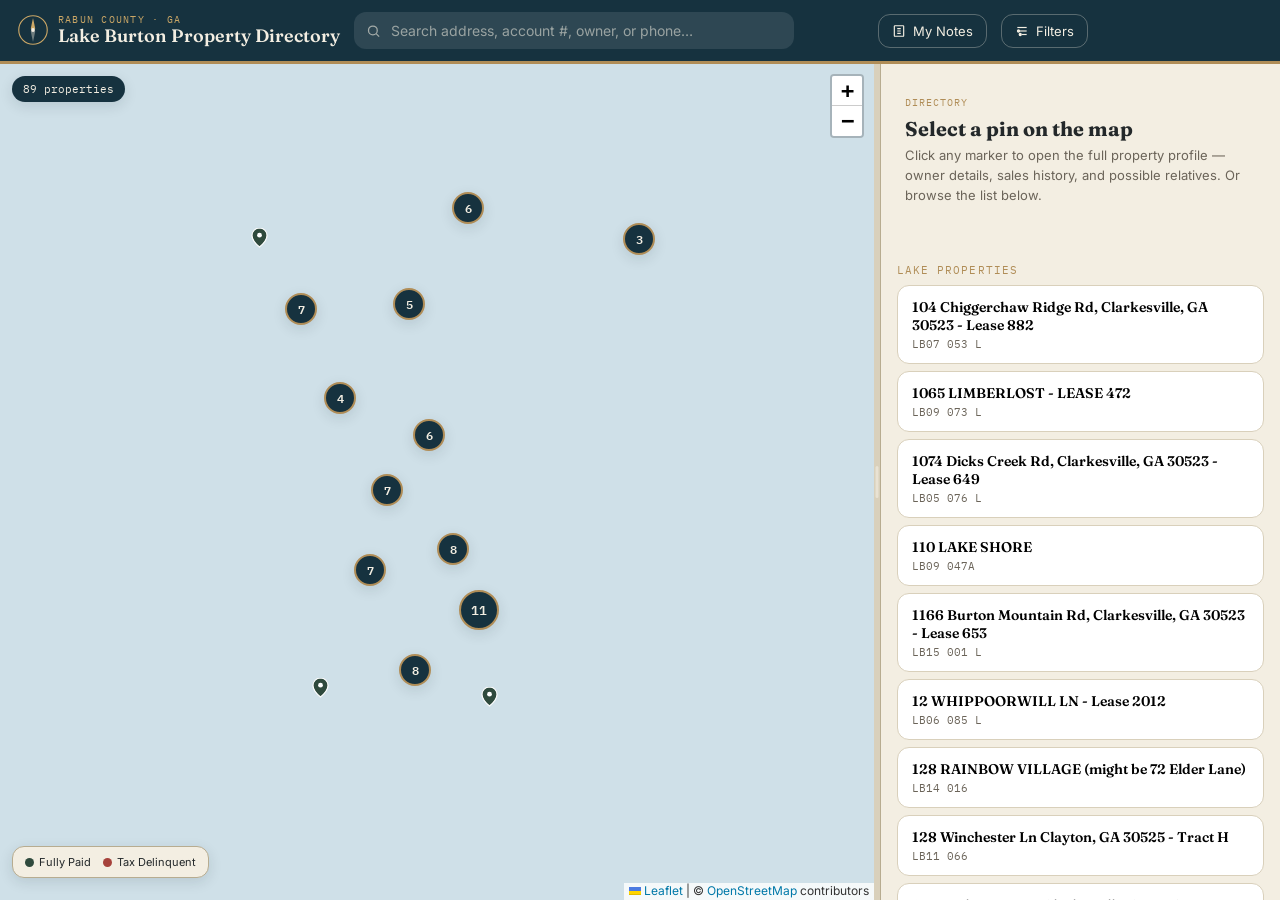
==== commit 3361230b: "Add 6 new Non-Lake properties + enrich 1 existing (89 total): new: 56 Hill Camp Ln, 62 Buzz Saw Ln, " ====
--- a/index.html
+++ b/index.html
@@ -3794,7 +3794,7 @@
   {
     "id": "LB14A 025",
     "accountNumber": "LB14A 025",
-    "title": "Fulton Rd, GA 30576 - LL 86 LD 5 LOTS 9,10 BLK 10 (Near 276 Fulton RD)",
+    "title": "50 Mill Gap Ln, Tiger, GA 30576",
     "propertyLink": "https://beacon.schneidercorp.com/Application.aspx?AppID=674&LayerID=11359&PageTypeID=4&PageID=4744&KeyValue=LB14A%20025",
     "taxHistoryLink": "https://rabuncountyga.governmentwindow.com/select_bill.html?search_mode=search2&tax_year=2025&name=STEPHENS+ED+L&map_code=LB14A+025&map_type=&logic_unique_key=LB14A025-R-2223",
     "taxStatus": "Fully Paid",
@@ -3896,8 +3896,8 @@
       }
     ],
     "notes": "Called 678.316.0066 filtered / Eddie Lamar Stephens / WP says: / Need survey \u2026 unbuilt lot in Perrin Cove",
-    "lat": 34.8023679,
-    "lng": -83.5436626,
+    "lat": 34.863037299999995,
+    "lng": -83.4259934,
     "locationApproximate": false,
     "photos": [],
     "documents": [
@@ -18006,6 +18006,1044 @@
       }
     ],
     "category": "non-lake"
+  },
+  {
+    "id": "T002 041",
+    "accountNumber": "T002 041",
+    "title": "62 Buzz Saw Ln, Tiger, GA 30576",
+    "lat": 34.8466666,
+    "lng": -83.43137449999999,
+    "locationApproximate": false,
+    "propertyLink": "https://beacon.schneidercorp.com/Application.aspx?AppID=674&LayerID=11359&PageTypeID=4&PageID=4744&KeyValue=T002%20%20041",
+    "taxHistoryLink": "https://rabuncountyga.governmentwindow.com/select_bill.html?search_mode=search2&tax_year=2025&name=WALL+SHANE+JACKSON&map_code=T002++041&map_type=&logic_unique_key=T002041-R-3627",
+    "taxStatus": "Fully Paid",
+    "propertyValue": 231194,
+    "owner": {
+      "names": [
+        "WALL SHANE JACKSON"
+      ],
+      "mailingAddress": "62 BUZZ SAW LANE, TIGER, GA 30576",
+      "phones": [],
+      "emails": [
+        "SHANE@LIQUIDLATEX.ORG",
+        "SHANE@LIQUIDLATEX.NET",
+        "SHANE2972@ALLTEL.NET"
+      ]
+    },
+    "salesHistory": [
+      {
+        "saleDate": "10/6/2021",
+        "deedBookPage": "C49 472",
+        "salePrice": "$0",
+        "grantor": "BURRELL GLENDA J & CHARLES",
+        "grantee": "WALL SHANE JACKSON & ANTHONY ANDREW"
+      },
+      {
+        "saleDate": "8/13/2021",
+        "deedBookPage": "X48 515",
+        "salePrice": "$0",
+        "grantor": "WALL SHANE JACKSON & ANTHONY ANDREW",
+        "grantee": "WALL SHANE JACKSON"
+      },
+      {
+        "saleDate": "8/1/1999",
+        "deedBookPage": "00P19 0668",
+        "salePrice": "$0",
+        "grantor": "\u2014",
+        "grantee": "\u2014"
+      },
+      {
+        "saleDate": "11/1/1979",
+        "deedBookPage": "000I7 0236",
+        "salePrice": "$22,500",
+        "grantor": "\u2014",
+        "grantee": "\u2014"
+      }
+    ],
+    "relatives": [
+      {
+        "name": "CHARLES BURRELL",
+        "age": "79",
+        "relationship": "Parent",
+        "address": "62 BUZZ SAW LN, TIGER, GA, 30576",
+        "phones": [
+          "(706) 782-4802",
+          "(706) 662-6533"
+        ]
+      },
+      {
+        "name": "GLENDA BURRELL",
+        "age": "79",
+        "relationship": "Parent",
+        "address": "45 BUZZ SAW LN, TIGER, GA, 30576",
+        "phones": [
+          "(706) 490-2089",
+          "(706) 662-6533",
+          "(706) 782-4802"
+        ]
+      },
+      {
+        "name": "KAITLIN WALL",
+        "age": "34",
+        "relationship": "Child",
+        "address": "279 SHETLAND DR, JACKSON, SC, 29831",
+        "phones": [
+          "(706) 490-4330",
+          "(706) 746-2019"
+        ]
+      },
+      {
+        "name": "ANTHONY WALL",
+        "age": "58",
+        "relationship": "Sibling",
+        "address": "152 HIGHWAY 320, TOCCOA, GA, 30577",
+        "phones": [
+          "(706) 886-3733"
+        ]
+      },
+      {
+        "name": "TAMMY WALL",
+        "age": "52",
+        "relationship": "Other Relative",
+        "address": "23 RAINEY MOUNTAIN RD, CLAYTON, GA, 30525",
+        "phones": [
+          "(706) 982-4706",
+          "(706) 968-3809",
+          "(706) 782-7999",
+          "(706) 982-9668"
+        ]
+      },
+      {
+        "name": "LEIGH WALL",
+        "age": "58",
+        "relationship": "In-law",
+        "address": "577 ROTHELL RD, TOCCOA, GA, 30577",
+        "phones": [
+          "(706) 491-3393",
+          "(706) 491-4984",
+          "(706) 297-8375",
+          "(706) 886-3733"
+        ]
+      },
+      {
+        "name": "JACKSON FISCHER",
+        "age": "35",
+        "relationship": "In-law",
+        "address": "279 SHETLAND DR, JACKSON, SC, 29831",
+        "phones": [
+          "(404) 867-7315",
+          "(706) 335-2783"
+        ]
+      },
+      {
+        "name": "SAVANNAH SANCHEZ",
+        "age": "25",
+        "relationship": "Neighbor",
+        "address": "45 BUZZ SAW LN, TIGER, GA, 30576",
+        "phones": [
+          "(912) 580-1207",
+          "(912) 318-8399",
+          "(915) 580-1207"
+        ]
+      },
+      {
+        "name": "FREDERICK WILSON",
+        "age": "38",
+        "relationship": "Neighbor",
+        "address": "1296 BETHEL RD, TIGER, GA, 30576",
+        "phones": []
+      },
+      {
+        "name": "BOBBIE SANCHEZ",
+        "age": "47",
+        "relationship": "Neighbor",
+        "address": "45 BUZZ SAW LN, TIGER, GA, 30576",
+        "phones": [
+          "(912) 258-9403",
+          "(678) 779-5659",
+          "(912) 230-1739",
+          "(912) 506-0424"
+        ]
+      },
+      {
+        "name": "MATTHEW JONES",
+        "age": "51",
+        "relationship": "Neighbor",
+        "address": "353 JONES ST, TIGER, GA, 30576",
+        "phones": [
+          "(706) 212-0002"
+        ]
+      },
+      {
+        "name": "ALICE WILSON",
+        "age": "89",
+        "relationship": "Neighbor",
+        "address": "1298 BETHEL RD, TIGER, GA, 30576",
+        "phones": [
+          "(786) 493-5087",
+          "(706) 782-4498"
+        ]
+      },
+      {
+        "name": "MARCO SANCHEZ",
+        "age": "52",
+        "relationship": "Neighbor",
+        "address": "45 BUZZ SAW LN, TIGER, GA, 30576",
+        "phones": [
+          "(912) 506-0424"
+        ]
+      },
+      {
+        "name": "NOLAN JONES",
+        "age": "24",
+        "relationship": "Neighbor",
+        "address": "353 JONES ST, TIGER, GA, 30576",
+        "phones": []
+      },
+      {
+        "name": "MATHIAS SANCHEZ",
+        "age": "24",
+        "relationship": "Neighbor",
+        "address": "45 BUZZ SAW LN, TIGER, GA, 30576",
+        "phones": [
+          "(912) 230-4834",
+          "(706) 970-1218"
+        ]
+      },
+      {
+        "name": "DANNY WILSON",
+        "age": "71",
+        "relationship": "Past neighbor",
+        "address": "1296 BETHEL RD, TIGER, GA, 30576",
+        "phones": [
+          "(706) 782-3966"
+        ]
+      },
+      {
+        "name": "TIMOTHY COX",
+        "age": "59",
+        "relationship": "Unknown",
+        "address": "175 DAKOTA DR, LONG CREEK, SC, 29658",
+        "phones": [
+          "(864) 784-6788",
+          "(706) 850-0350",
+          "(864) 647-2276"
+        ]
+      },
+      {
+        "name": "WENDY COX",
+        "age": "56",
+        "relationship": "Unknown",
+        "address": "633 WHITEN HILL DR, WESTMINSTER, SC, 29693",
+        "phones": [
+          "(864) 903-5454",
+          "(864) 557-0638"
+        ]
+      },
+      {
+        "name": "DAVID RAMEY",
+        "age": "63",
+        "relationship": "Unknown",
+        "address": "75 BLOSSOMVIEW LN, FRANKLIN, NC, 28734",
+        "phones": [
+          "(828) 342-2319"
+        ]
+      },
+      {
+        "name": "DOROTHY DIDDLE",
+        "age": "61",
+        "relationship": "Unknown",
+        "address": "326 N SHORE DR, FRANKLIN, NC, 28734",
+        "phones": [
+          "(706) 949-9871",
+          "(828) 369-9171"
+        ]
+      },
+      {
+        "name": "LINDA GRAGG",
+        "age": "71",
+        "relationship": "Unknown",
+        "address": "135 APPLE ORCHARD RD, TIGER, GA, 30576",
+        "phones": [
+          "(706) 490-0956",
+          "(706) 782-6055"
+        ]
+      },
+      {
+        "name": "JAMES GRAGG",
+        "age": "71",
+        "relationship": "Unknown",
+        "address": "623 DEERFIELD DR, CLAYTON, GA, 30525",
+        "phones": [
+          "(706) 782-6055"
+        ]
+      }
+    ],
+    "photos": [
+      "images/T002-041/photo-1.jpg",
+      "images/T002-041/photo-2.jpg"
+    ],
+    "documents": [
+      {
+        "label": "Deed \u2014 Page 1 of 3",
+        "url": "images/T002-041/deed-1.jpg"
+      },
+      {
+        "label": "Deed \u2014 Page 2 of 3",
+        "url": "images/T002-041/deed-2.jpg"
+      },
+      {
+        "label": "Deed \u2014 Page 3 of 3",
+        "url": "images/T002-041/deed-3.jpg"
+      }
+    ],
+    "category": "non-lake",
+    "notes": "Adding Possible Associates (neighbors) on the bottom part as owner does not have contact info"
+  },
+  {
+    "id": "LB15 023 L",
+    "accountNumber": "LB15 023 L",
+    "title": "84 Crow Creek Rd, Lakemont, GA 30552 - Lease 398",
+    "lat": 34.7909777,
+    "lng": -83.5361136,
+    "locationApproximate": false,
+    "propertyLink": "https://beacon.schneidercorp.com/Application.aspx?AppID=674&LayerID=11359&PageTypeID=4&PageID=4744&KeyValue=LB15%20%20023%20%20L",
+    "taxHistoryLink": "https://rabuncountyga.governmentwindow.com/select_bill.html?search_mode=search2&tax_year=2025&name=THOMAS+LELIA+W&map_code=LB15++023++L&map_type=&logic_unique_key=LB15023L-R-4015",
+    "taxStatus": "Fully Paid",
+    "propertyValue": 104861,
+    "owner": {
+      "names": [
+        "THOMAS LELIA W"
+      ],
+      "mailingAddress": "335 CONNECTICUT AVE, ATLANTA, GA 30307",
+      "phones": [
+        "(770) 377-9159",
+        "(404) 377-9159"
+      ],
+      "emails": [
+        "LTHOMAS2000@COMCAST.NET"
+      ]
+    },
+    "salesHistory": [
+      {
+        "saleDate": "4/5/2022",
+        "deedBookPage": "P49 935",
+        "salePrice": "$0",
+        "grantor": "THOMAS LELIA",
+        "grantee": "THOMAS LELIA W"
+      },
+      {
+        "saleDate": "10/1/1991",
+        "deedBookPage": "00J13 0240",
+        "salePrice": "$0",
+        "grantor": "\u2014",
+        "grantee": "THOMAS LELIA"
+      }
+    ],
+    "relatives": [
+      {
+        "name": "NORMAN BIELOWICZ",
+        "age": "77",
+        "relationship": "Spouse",
+        "address": "335 CONNECTICUT AVE NE, ATLANTA, GA, 30307",
+        "phones": [
+          "(404) 784-0780",
+          "(404) 432-4963",
+          "(404) 325-5979",
+          "(404) 254-2573"
+        ]
+      },
+      {
+        "name": "ALBERT THOMAS",
+        "age": "101",
+        "relationship": "Parent",
+        "address": "4620 WIEUCA RD NE APT 26, ATLANTA, GA, 30342",
+        "phones": [
+          "(404) 843-2327",
+          "(484) 843-2327"
+        ]
+      },
+      {
+        "name": "MARY THOMAS",
+        "age": "94",
+        "relationship": "Parent",
+        "address": "4620 WIEUCA RD NE APT 26, ATLANTA, GA, 30342",
+        "phones": [
+          "(404) 843-2327",
+          "(484) 843-2327"
+        ]
+      },
+      {
+        "name": "ALBERT THOMAS",
+        "age": "70",
+        "relationship": "Sibling",
+        "address": "673 AUSTIN RD, NEWNAN, GA, 30263",
+        "phones": [
+          "(678) 850-1012",
+          "(678) 378-4921",
+          "(770) 304-0044",
+          "(770) 304-8166",
+          "(404) 843-2327"
+        ]
+      },
+      {
+        "name": "JOHN THOMAS",
+        "age": "66",
+        "relationship": "Sibling",
+        "address": "1538 MARLEY LN, AUBURN, AL, 36830",
+        "phones": [
+          "(404) 655-3338",
+          "(778) 992-3856",
+          "(334) 209-0916"
+        ]
+      },
+      {
+        "name": "ANNA BIELOWICZ",
+        "age": "56",
+        "relationship": "Other Relative",
+        "address": "3604 PRESTWICK DR, TUCKER, GA, 30084",
+        "phones": [
+          "(404) 610-2432",
+          "(770) 377-9386",
+          "(404) 377-9386"
+        ]
+      },
+      {
+        "name": "ORLA THOMAS",
+        "age": "62",
+        "relationship": "In-law",
+        "address": "673 AUSTIN RD, NEWNAN, GA, 30263",
+        "phones": [
+          "(678) 378-0309",
+          "(404) 621-7682",
+          "(770) 251-0306",
+          "(770) 304-0044"
+        ]
+      },
+      {
+        "name": "SYLVIA THOMAS",
+        "age": "62",
+        "relationship": "In-law",
+        "address": "104 LAKESIDE CT, STATESBORO, GA, 30458",
+        "phones": [
+          "(912) 531-7393",
+          "(912) 536-1032",
+          "(912) 764-3798",
+          "(912) 852-5266",
+          "(912) 764-5360"
+        ]
+      },
+      {
+        "name": "NANCY THOMAS",
+        "age": "65",
+        "relationship": "In-law",
+        "address": "1538 MARLEY LN, AUBURN, AL, 36830",
+        "phones": [
+          "(404) 655-3338",
+          "(334) 707-8609",
+          "(404) 312-3635",
+          "(404) 226-3191"
+        ]
+      }
+    ],
+    "photos": [
+      "images/LB15-023-L/photo-1.jpg",
+      "images/LB15-023-L/photo-2.jpg"
+    ],
+    "documents": [
+      {
+        "label": "Deed \u2014 Page 1 of 1",
+        "url": "images/LB15-023-L/deed-1.jpg"
+      }
+    ],
+    "category": "non-lake"
+  },
+  {
+    "id": "C008 052B",
+    "accountNumber": "C008 052B",
+    "title": "68 Saber Ln Clayton, GA 30525 - TR5",
+    "lat": 34.8696699,
+    "lng": -83.4043794,
+    "locationApproximate": false,
+    "propertyLink": "https://beacon.schneidercorp.com/Application.aspx?AppID=674&LayerID=11359&PageTypeID=4&PageID=4744&KeyValue=C008%20%20052B",
+    "taxHistoryLink": "https://rabuncountyga.governmentwindow.com/select_bill.html?search_mode=search2&tax_year=2025&name=WRIGHT+CARVIN+BRUCE+%26+KATHY+G&map_code=C008++052B&map_type=&logic_unique_key=C008052B-R-18209",
+    "taxStatus": "Fully Paid",
+    "propertyValue": 231381,
+    "owner": {
+      "names": [
+        "WRIGHT CARVIN BRUCE",
+        "KATHY G"
+      ],
+      "mailingAddress": "20 SABER LANE, CLAYTON, GA 30525",
+      "phones": [
+        "(706) 782-0212",
+        "(706) 782-9224",
+        "(706) 778-9235"
+      ],
+      "emails": []
+    },
+    "salesHistory": [
+      {
+        "saleDate": "11/4/2022",
+        "deedBookPage": "D50 780",
+        "salePrice": "$0",
+        "grantor": "WRIGHT KAREN C",
+        "grantee": "WRIGHT CARVIN BRUCE & KATHY G"
+      },
+      {
+        "saleDate": "12/6/2011",
+        "deedBookPage": "W37 130",
+        "salePrice": "$105,000",
+        "grantor": "STEPHENS FEDERAL BANK",
+        "grantee": "WRIGHT KAREN C"
+      },
+      {
+        "saleDate": "8/11/2011",
+        "deedBookPage": "M37 698",
+        "salePrice": "$0",
+        "grantor": "HOLDEN JOHN E",
+        "grantee": "STEPHENS FEDERAL BANK"
+      },
+      {
+        "saleDate": "8/1/2007",
+        "deedBookPage": "00N32 0391",
+        "salePrice": "$255,000",
+        "grantor": "\u2014",
+        "grantee": "HOLDEN JOHN E"
+      }
+    ],
+    "relatives": [
+      {
+        "name": "KATHY WRIGHT",
+        "age": "65",
+        "relationship": "Spouse",
+        "address": "20 SABER LN, CLAYTON, GA, 30525",
+        "phones": [
+          "(706) 982-2676",
+          "(706) 982-1516",
+          "(706) 782-0212",
+          "(706) 778-9235",
+          "(706) 782-9224"
+        ]
+      },
+      {
+        "name": "KEVIN WRIGHT",
+        "age": "60",
+        "relationship": "Child",
+        "address": "PO BOX 758, DEMOREST, GA, 30535",
+        "phones": []
+      },
+      {
+        "name": "CRYSTAL WRIGHT",
+        "age": "59",
+        "relationship": "Child",
+        "address": "112 HABERSHAM PL, CLARKESVILLE, GA, 30523",
+        "phones": [
+          "(706) 239-8585",
+          "(706) 949-9732",
+          "(706) 499-2643",
+          "(706) 499-9926"
+        ]
+      },
+      {
+        "name": "MATTHEW WRIGHT",
+        "age": "50",
+        "relationship": "Child",
+        "address": "555 HIGHLAND POINTE DR, ALTO, GA, 30510",
+        "phones": [
+          "(706) 968-2791",
+          "(706) 782-0212"
+        ]
+      },
+      {
+        "name": "CHAD WRIGHT",
+        "age": "56",
+        "relationship": "Child",
+        "address": "68 SABER LN, CLAYTON, GA, 30525",
+        "phones": [
+          "(707) 696-1257",
+          "(508) 450-1444"
+        ]
+      },
+      {
+        "name": "LINDA WRIGHT",
+        "age": "78",
+        "relationship": "Other Relative",
+        "address": "110 HERITAGE GARDEN DR APT D, CORNELIA, GA, 30531",
+        "phones": [
+          "(706) 244-8242",
+          "(706) 776-2142"
+        ]
+      },
+      {
+        "name": "WELDON WRIGHT",
+        "age": "79",
+        "relationship": "Other Relative",
+        "address": "635 CORNWALL PL, ALTO, GA, 30510",
+        "phones": [
+          "(706) 499-5151",
+          "(706) 968-2575"
+        ]
+      },
+      {
+        "name": "CRYSTAL WRIGHT",
+        "age": "44",
+        "relationship": "Other Relative",
+        "address": "1169 HEADS FERRY RD, CORNELIA, GA, 30531",
+        "phones": [
+          "(706) 949-0327",
+          "(706) 968-5665"
+        ]
+      },
+      {
+        "name": "KAREN WRIGHT",
+        "age": "76",
+        "relationship": "Other Relative",
+        "address": "635 CORNWALL PL, ALTO, GA, 30510",
+        "phones": [
+          "(706) 968-2575",
+          "(706) 499-5151",
+          "(706) 778-8564",
+          "(706) 782-9224"
+        ]
+      },
+      {
+        "name": "CYNTHIA BROWN",
+        "age": "69",
+        "relationship": "In-law",
+        "address": "68 TERRY DEE LN, COLBERT, GA, 30628",
+        "phones": [
+          "(470) 349-3827",
+          "(404) 903-2368",
+          "(706) 742-7277",
+          "(678) 344-7893"
+        ]
+      },
+      {
+        "name": "ALLISON NUNNALLY",
+        "age": "50",
+        "relationship": "In-law",
+        "address": "246 CIRCLE DR, CORNELIA, GA, 30531",
+        "phones": [
+          "(706) 968-3967",
+          "(706) 716-4113",
+          "(706) 716-1671"
+        ]
+      },
+      {
+        "name": "RUBEN WALL",
+        "age": "50",
+        "relationship": "In-law",
+        "address": "115 ROCKIN K DR, DEMOREST, GA, 30535",
+        "phones": [
+          "(678) 333-6388",
+          "(706) 949-4885",
+          "(830) 515-5967"
+        ]
+      },
+      {
+        "name": "MARJET BUSBYWRIGHT",
+        "age": "65",
+        "relationship": "In-law",
+        "address": "2375 MAIN ST NW APT 432, DULUTH, GA, 30097",
+        "phones": [
+          "(707) 696-1257",
+          "(508) 450-1444",
+          "(707) 253-7860"
+        ]
+      }
+    ],
+    "photos": [],
+    "documents": [
+      {
+        "label": "Deed \u2014 Page 1 of 1",
+        "url": "images/C008-052B/deed-1.jpg"
+      }
+    ],
+    "category": "non-lake"
+  },
+  {
+    "id": "LB16A 031A",
+    "accountNumber": "LB16A 031A",
+    "title": "56 HILL CAMP - LOT 5 LD 5 LL 75",
+    "lat": 34.8594402,
+    "lng": -83.5133163,
+    "locationApproximate": false,
+    "propertyLink": "https://beacon.schneidercorp.com/Application.aspx?AppID=674&LayerID=11359&PageTypeID=4&PageID=4744&Q=1861890454&KeyValue=LB16A+031A",
+    "taxHistoryLink": "https://rabuncountyga.governmentwindow.com/select_bill.html?search_mode=search2&tax_year=2025&name=JOHNSON+ANONA+FAYE&map_code=LB16A+031A&map_type=&logic_unique_key=LB16A031A-R-1345",
+    "taxStatus": "Fully Paid",
+    "propertyValue": 110463,
+    "owner": {
+      "names": [
+        "JOHNSON ANONA FAYE"
+      ],
+      "mailingAddress": "204 MOCKINGBIRD RD, NASHVILLE, TN 37205",
+      "phones": [
+        "(615) 210-6735",
+        "(615) 480-2651",
+        "(510) 209-2775",
+        "(615) 383-0806",
+        "(615) 460-7721"
+      ],
+      "emails": [
+        "ANONAJ@GMAIL.COM",
+        "ANONA46@AOL.COM"
+      ]
+    },
+    "salesHistory": [
+      {
+        "saleDate": "10/1/2001",
+        "deedBookPage": "00L21 0662",
+        "salePrice": "$0",
+        "grantor": "\u2014",
+        "grantee": "JOHNSON ANONA FAYE"
+      },
+      {
+        "saleDate": "6/1/1988",
+        "deedBookPage": "00L11 0249",
+        "salePrice": "$10,000",
+        "grantor": "\u2014",
+        "grantee": "\u2014"
+      },
+      {
+        "saleDate": "9/1/1987",
+        "deedBookPage": "00Z10 0347",
+        "salePrice": "$0",
+        "grantor": "\u2014",
+        "grantee": "\u2014"
+      }
+    ],
+    "relatives": [
+      {
+        "name": "DOUGLAS JOHNSON  \u2014 possible ex-husband with new wife named LISA HENSLEY (70 y.o.)",
+        "age": "70",
+        "relationship": "Unknown",
+        "address": "525 WILSON RUN, BRENTWOOD, TN, 37027",
+        "phones": [
+          "(615) 460-7721"
+        ]
+      },
+      {
+        "name": "RYLOH KICKLIGHTER",
+        "age": "101",
+        "relationship": "Parent",
+        "address": "539 HENRY MARTIN RD, COLLINS, GA, 30421",
+        "phones": [
+          "(912) 693-2888"
+        ]
+      },
+      {
+        "name": "JUSTIN JOHNSON",
+        "age": "42",
+        "relationship": "Child",
+        "address": "2959 TILDEN ST NW, WASHINGTON, DC, 20008",
+        "phones": [
+          "(615) 390-8492",
+          "(202) 244-8873",
+          "(301) 653-6557"
+        ]
+      },
+      {
+        "name": "SYDNEY JOHNSON",
+        "age": "34",
+        "relationship": "Child",
+        "address": "4221 PERIMETER PARK E, ATLANTA, GA, 30341",
+        "phones": []
+      },
+      {
+        "name": "ANDREA KICKLIGHTER",
+        "age": "62",
+        "relationship": "Sibling",
+        "address": "120 COUNTRY CLUB LN, MULBERRY, FL, 33860",
+        "phones": [
+          "(863) 581-7974",
+          "(863) 425-0227"
+        ]
+      },
+      {
+        "name": "LESLIE KICKLIGHTER",
+        "age": "73",
+        "relationship": "Sibling",
+        "address": "856 WOODS HOLE CIR, STATESBORO, GA, 30461",
+        "phones": [
+          "(912) 682-4537",
+          "(912) 682-6913",
+          "(912) 764-7905"
+        ]
+      },
+      {
+        "name": "KATHY KICKLIGHTER",
+        "age": "73",
+        "relationship": "In-law",
+        "address": "856 WOODS HOLE CIR, STATESBORO, GA, 30461",
+        "phones": [
+          "(912) 682-6913",
+          "(912) 682-4537",
+          "(912) 764-7905"
+        ]
+      },
+      {
+        "name": "CIARA JOHNSON",
+        "age": "42",
+        "relationship": "In-law",
+        "address": "2959 TILDEN ST NW, WASHINGTON, DC, 20008",
+        "phones": [
+          "(202) 440-0558",
+          "(904) 412-9742",
+          "(407) 451-4748",
+          "(240) 449-7329"
+        ]
+      },
+      {
+        "name": "NICHOLAS LEONE",
+        "age": "34",
+        "relationship": "In-law",
+        "address": "4221 PERIMETER PARK E, ATLANTA, GA, 30341",
+        "phones": [
+          "(770) 424-9205",
+          "(770) 424-9879"
+        ]
+      }
+    ],
+    "photos": [
+      "images/LB16A-031A/photo-1.jpg"
+    ],
+    "documents": [
+      {
+        "label": "Deed \u2014 Page 1 of 1",
+        "url": "images/LB16A-031A/deed-1.jpg"
+      }
+    ],
+    "category": "non-lake"
+  },
+  {
+    "id": "T002 024",
+    "accountNumber": "T002 024",
+    "title": "106 Shirley St, Tiger, GA 30576 - W WARLICK, LOT 11 12 BLK 7",
+    "lat": 34.8463534,
+    "lng": -83.4353417,
+    "locationApproximate": false,
+    "propertyLink": "https://beacon.schneidercorp.com/Application.aspx?AppID=674&LayerID=11359&PageTypeID=4&PageID=4744&KeyValue=T002%20%20024",
+    "taxHistoryLink": "https://rabuncountyga.governmentwindow.com/select_bill.html?search_mode=search2&tax_year=2025&name=WHITMIRE+SHIRLEY+J&map_code=T002++024&map_type=&logic_unique_key=T002024-R-3632",
+    "taxStatus": "Fully Paid",
+    "propertyValue": 16375,
+    "owner": {
+      "names": [
+        "WHITMIRE SHIRLEY J"
+      ],
+      "mailingAddress": "PO BOX 407, TIGER, GA 30576",
+      "phones": [
+        "(706) 782-5823"
+      ],
+      "emails": []
+    },
+    "salesHistory": [
+      {
+        "saleDate": "7/1/1978",
+        "deedBookPage": "000T6 0244",
+        "salePrice": "\u2014",
+        "grantor": "$10,000",
+        "grantee": "UV"
+      },
+      {
+        "saleDate": "4/1/1986",
+        "deedBookPage": "00D10 0536",
+        "salePrice": "$0",
+        "grantor": "\u2014",
+        "grantee": "\u2014"
+      }
+    ],
+    "relatives": [
+      {
+        "name": "CHARLES WHITMIRE",
+        "age": "90",
+        "relationship": "Unknown",
+        "address": "PO BOX 186, TIGER, GA, 30576",
+        "phones": [
+          "(706) 782-5823",
+          "(706) 782-7747"
+        ]
+      },
+      {
+        "name": "SHANE WHITMIRE",
+        "age": "60",
+        "relationship": "Child",
+        "address": "44 S HUDSON ST, TIGER, GA, 30576",
+        "phones": [
+          "(706) 212-8281",
+          "(706) 783-3929"
+        ]
+      },
+      {
+        "name": "CHARLES WHITMIRE",
+        "age": "62",
+        "relationship": "Child",
+        "address": "46 HERITAGE LN, LAKEMONT, GA, 30552",
+        "phones": [
+          "(706) 267-0886",
+          "(706) 782-3272"
+        ]
+      },
+      {
+        "name": "LEAH ZARATE",
+        "age": "43",
+        "relationship": "Other Relative",
+        "address": "25 GEORGE ELLER CIR, CLAYTON, GA, 30525",
+        "phones": [
+          "(706) 490-3897",
+          "(706) 212-7371",
+          "(706) 782-2105"
+        ]
+      },
+      {
+        "name": "MICHAEL WHITMIRE",
+        "age": "37",
+        "relationship": "Other Relative",
+        "address": "44 S HUDSON ST, TIGER, GA, 30576",
+        "phones": []
+      },
+      {
+        "name": "SHANDA WALL",
+        "age": "33",
+        "relationship": "Other Relative",
+        "address": "39 TOMAHAWK LN, TIGER, GA, 30576",
+        "phones": [
+          "(706) 970-0182",
+          "(706) 970-5394",
+          "(706) 490-5394"
+        ]
+      },
+      {
+        "name": "JASON WHITMIRE",
+        "age": "41",
+        "relationship": "Other Relative",
+        "address": "2761 GERMANY RD, CLAYTON, GA, 30525",
+        "phones": [
+          "(706) 970-7429",
+          "(706) 782-5015",
+          "(706) 212-7371"
+        ]
+      },
+      {
+        "name": "GAIL WHITMIRE",
+        "age": "61",
+        "relationship": "In-law",
+        "address": "(706) 970-9701 Mobile",
+        "phones": [
+          "(706) 782-3272"
+        ]
+      }
+    ],
+    "photos": [
+      "images/T002-024/photo-1.jpg",
+      "images/T002-024/photo-2.jpg"
+    ],
+    "documents": [
+      {
+        "label": "Deed \u2014 Page 1 of 1",
+        "url": "images/T002-024/deed-1.jpg"
+      }
+    ],
+    "category": "non-lake"
+  },
+  {
+    "id": "T002 022",
+    "accountNumber": "T002 022",
+    "title": "79 Bridge Creek Rd, Tiger, GA 30576, LT 7 PT 8 BLK 7 LD 5 LL 37",
+    "lat": 34.8469447,
+    "lng": -83.43508829999999,
+    "locationApproximate": false,
+    "propertyLink": "https://beacon.schneidercorp.com/Application.aspx?AppID=674&LayerID=11359&PageTypeID=4&PageID=4744&KeyValue=T002%20%20022",
+    "taxHistoryLink": "https://rabuncountyga.governmentwindow.com/select_bill.html?search_mode=search2&tax_year=2025&name=SLOWEN+W+THOMAS&map_code=T002++022&map_type=&logic_unique_key=T002022-R-3630",
+    "taxStatus": "Fully Paid",
+    "propertyValue": 30890,
+    "owner": {
+      "names": [
+        "SLOWEN W THOMAS"
+      ],
+      "mailingAddress": "PO BOX 892, CLAYTON, GA 30525",
+      "phones": [
+        "(706) 782-5133",
+        "(706) 782-5419",
+        "(706) 782-5264"
+      ],
+      "emails": [
+        "WSLOWEN@FRONTIERNET.NET"
+      ]
+    },
+    "salesHistory": [
+      {
+        "saleDate": "9/1/1993",
+        "deedBookPage": "00O14 0163",
+        "salePrice": "$1,500,000",
+        "grantor": "\u2014",
+        "grantee": "SLOWEN W THOMAS"
+      },
+      {
+        "saleDate": "7/1/1991",
+        "deedBookPage": "00I13 0396",
+        "salePrice": "$0",
+        "grantor": "\u2014",
+        "grantee": "\u2014"
+      },
+      {
+        "saleDate": "12/1/1987",
+        "deedBookPage": "00W12 0335",
+        "salePrice": "$0",
+        "grantor": "\u2014",
+        "grantee": "\u2014"
+      },
+      {
+        "saleDate": "2/1/1965",
+        "deedBookPage": "000S3 0517",
+        "salePrice": "$0",
+        "grantor": "\u2014",
+        "grantee": "\u2014"
+      }
+    ],
+    "relatives": [
+      {
+        "name": "PETER SLOWEN",
+        "age": "81",
+        "relationship": "Unknown",
+        "address": "6351 SPRING RIDGE PKWY APT 117, FREDERICK, MD, 21701",
+        "phones": [
+          "(706) 490-3352",
+          "(706) 212-0635"
+        ]
+      },
+      {
+        "name": "TERRY WILLIAMS",
+        "age": "51",
+        "relationship": "Child",
+        "address": "132 BLEEKER ST, LAWRENCEVILLE, GA, 30044",
+        "phones": [
+          "(706) 491-6926",
+          "(910) 459-2531",
+          "(404) 445-8594",
+          "(762) 230-1624",
+          "(762) 230-5493"
+        ]
+      },
+      {
+        "name": "REBECCA TAYLOR",
+        "age": "65",
+        "relationship": "In-law",
+        "address": "256 RITA LN, TIGER, GA, 30576",
+        "phones": []
+      }
+    ],
+    "photos": [
+      "images/T002-022/photo-1.jpg",
+      "images/T002-022/photo-2.jpg"
+    ],
+    "documents": [
+      {
+        "label": "Deed \u2014 Page 1 of 1",
+        "url": "images/T002-022/deed-1.jpg"
+      }
+    ],
+    "category": "non-lake"
   }
 ];
 </script>
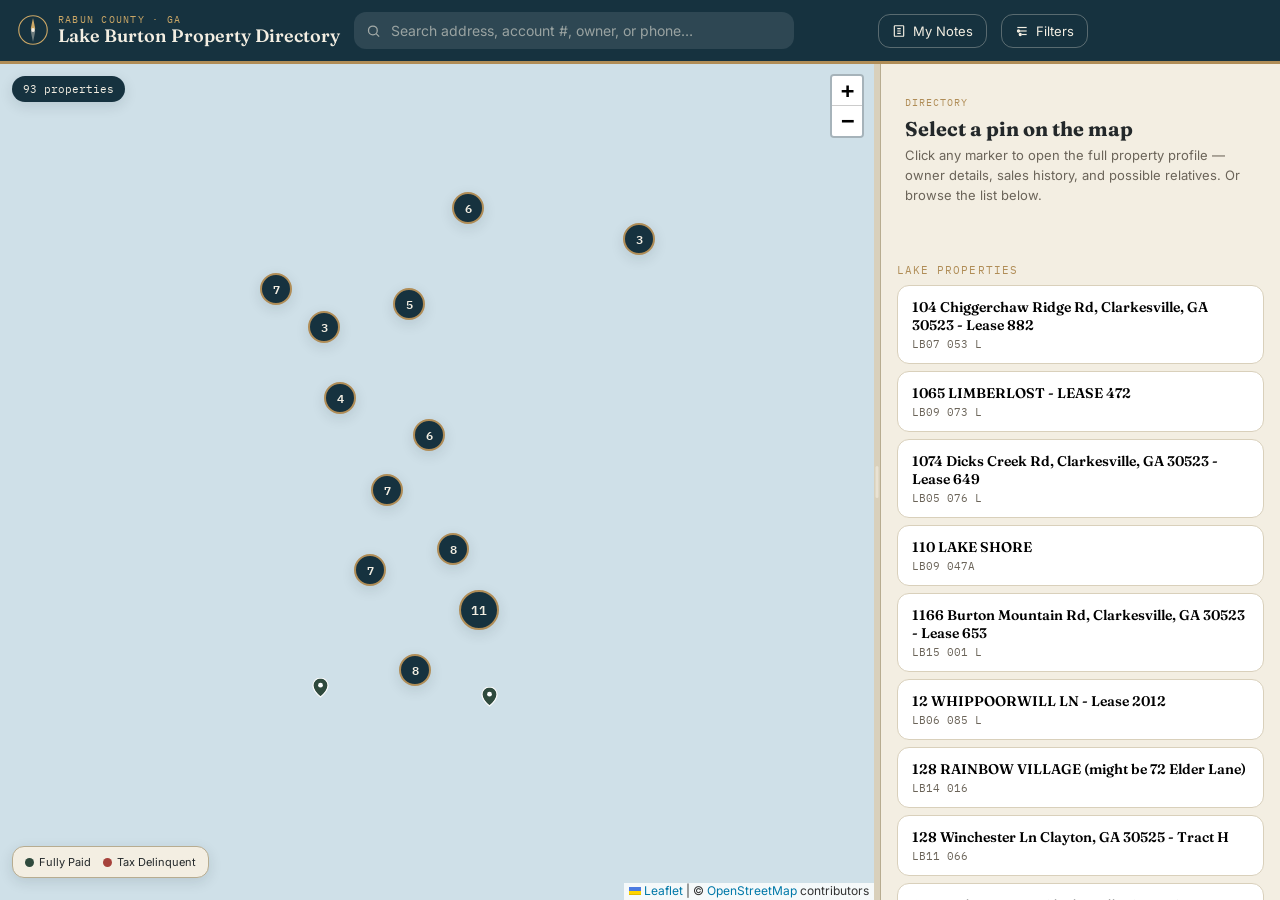
==== commit 58137739: "Add 4 new properties: LB01 098, LB01 100, 033D 025, C007 020" ====
--- a/index.html
+++ b/index.html
@@ -1468,6 +1468,862 @@
 </script>
 <script>
 const PROPERTY_DATA = [
+{
+  "id": "LB01 098",
+  "accountNumber": "LB01 098",
+  "title": "160 Draketown Ln, Clarkesville, GA 30523",
+  "lat": 34.8509288,
+  "lng": -83.5779384,
+  "locationApproximate": false,
+  "propertyLink": "https://beacon.schneidercorp.com/Application.aspx?AppID=674&LayerID=11359&PageTypeID=4&PageID=4744&KeyValue=LB01%20%20098",
+  "taxStatus": "Fully Paid",
+  "propertyValue": 882442,
+  "owner": {
+    "names": [
+      "BROOKER MARTHA ANN STARKEY",
+      "C/O SHARON STATLER"
+    ],
+    "mailingAddress": "113 LAND STONE CIRCLE, IRMO, SC 29063",
+    "phones": [
+      "(803) 464-6773",
+      "(803) 732-4699",
+      "(803) 732-9197"
+    ],
+    "emails": [
+      "SHARONSTATLER@HOTMAIL.COM",
+      "CSTATLER@AOL.COM"
+    ]
+  },
+  "salesHistory": [
+    {
+      "saleDate": "6/1/1967",
+      "deedBookPage": "000F4 0167",
+      "salePrice": "$0",
+      "grantor": "—",
+      "grantee": "BROOKER MARTHA ANN STARKEY"
+    }
+  ],
+  "relatives": [
+    {
+      "name": "CHARLES STATLER",
+      "age": "69",
+      "relationship": "Spouse",
+      "address": "113 LAND STONE CIR, IRMO, SC, 29063",
+      "phones": [
+        "(803) 464-6773",
+        "(803) 732-4699",
+        "(803) 799-5810"
+      ]
+    },
+    {
+      "name": "DAVID STARKEY",
+      "age": "94",
+      "relationship": "Parent",
+      "address": "1014 LOFTY PINE DR, COLUMBIA, SC, 29212",
+      "phones": [
+        "(803) 781-2839",
+        "(803) 732-3994",
+        "(803) 287-4348",
+        "(803) 807-6303"
+      ]
+    },
+    {
+      "name": "MARTHA BROOKER",
+      "age": "89",
+      "relationship": "Parent",
+      "address": "80 HILLMARK DR, COLUMBIA, SC, 29210",
+      "phones": [
+        "(706) 947-3310",
+        "(803) 738-9015"
+      ]
+    },
+    {
+      "name": "JOSHUA STARKEY",
+      "age": "43",
+      "relationship": "Child",
+      "address": "3540 ENFIELD RD, CHARLOTTE, NC, 28205",
+      "phones": [
+        "(803) 429-2787",
+        "(803) 429-2287",
+        "(803) 287-4348",
+        "(323) 810-0877"
+      ]
+    },
+    {
+      "name": "ROBERT STATLER",
+      "age": "34",
+      "relationship": "Child",
+      "address": "308 RALEIGHWOOD LN, SIMPSONVILLE, SC, 29681",
+      "phones": [
+        "(803) 360-3737",
+        "(803) 732-4699",
+        "(803) 732-9197",
+        "(864) 438-1555"
+      ]
+    },
+    {
+      "name": "DAVID STARKEY",
+      "age": "71",
+      "relationship": "Sibling",
+      "address": "196 WHISPERING GLEN CIR, WEST COLUMBIA, SC, 29170",
+      "phones": [
+        "(803) 287-4348",
+        "(803) 687-7562",
+        "(864) 472-9433",
+        "(864) 472-0933"
+      ]
+    },
+    {
+      "name": "DARRYL STARKEY",
+      "age": "65",
+      "relationship": "Sibling",
+      "address": "121 GEORGE ADDY RD, LITTLE MOUNTAIN, SC, 29075",
+      "phones": [
+        "(803) 730-7507",
+        "(803) 730-7506",
+        "(803) 730-9174",
+        "(803) 518-7278",
+        "(803) 319-6104"
+      ]
+    },
+    {
+      "name": "DAVID BROOKER",
+      "age": "98",
+      "relationship": "Other Relative",
+      "address": "80 HILLMARK DR, COLUMBIA, SC, 29210",
+      "phones": [
+        "(803) 771-7555",
+        "(803) 851-4386",
+        "(803) 231-8495"
+      ]
+    },
+    {
+      "name": "REBECCA STARKEY",
+      "age": "78",
+      "relationship": "Other Relative",
+      "address": "1014 LOFTY PINE DR, COLUMBIA, SC, 29212",
+      "phones": [
+        "(803) 429-7110",
+        "(803) 781-2839",
+        "(803) 732-3994",
+        "(803) 429-2255"
+      ]
+    },
+    {
+      "name": "RICHARD STATLER",
+      "age": "68",
+      "relationship": "In-law",
+      "address": "1033 WILLOWCROFT DR, MATTHEWS, NC, 28104",
+      "phones": [
+        "(919) 413-9631",
+        "(704) 907-1887",
+        "(704) 236-6263",
+        "(704) 953-5366",
+        "(704) 256-5541"
+      ]
+    },
+    {
+      "name": "VIVIAN STARKEY",
+      "age": "66",
+      "relationship": "In-law",
+      "address": "196 WHISPERING GLEN CIR, WEST COLUMBIA, SC, 29170",
+      "phones": [
+        "(803) 749-0722"
+      ]
+    },
+    {
+      "name": "CAROL STATLER",
+      "age": "91",
+      "relationship": "In-law",
+      "address": "133 JEFFERSON PL, COLUMBIA, SC, 29212",
+      "phones": [
+        "(803) 772-2969"
+      ]
+    },
+    {
+      "name": "JOANN STARKEY",
+      "age": "71",
+      "relationship": "In-law",
+      "address": "2790 HICKORY RIDGE RD, WHITE PINE, TN, 37890",
+      "phones": [
+        "(423) 237-0421",
+        "(423) 237-5678",
+        "(423) 532-0017"
+      ]
+    },
+    {
+      "name": "RACHAEL STARKEY",
+      "age": "41",
+      "relationship": "In-law",
+      "address": "1517 DOWNS AVE, CHARLOTTE, NC, 28205",
+      "phones": [
+        "(323) 810-0877",
+        "(704) 882-3171"
+      ]
+    },
+    {
+      "name": "MORGAN STATLER",
+      "age": "35",
+      "relationship": "In-law",
+      "address": "308 RALEIGHWOOD LN, SIMPSONVILLE, SC, 29681",
+      "phones": [
+        "(864) 229-0086",
+        "(864) 953-0081"
+      ]
+    },
+    {
+      "name": "MELISSA STARKEY",
+      "age": "60",
+      "relationship": "In-law",
+      "address": "121 GEORGE ADDY RD, LITTLE MOUNTAIN, SC, 29075",
+      "phones": [
+        "(803) 730-5383",
+        "(803) 345-0332",
+        "(803) 732-8151"
+      ]
+    },
+    {
+      "name": "CHARLES STATLER",
+      "age": "98",
+      "relationship": "In-law",
+      "address": "15 EASTPINE CT, COLUMBIA, SC, 29212",
+      "phones": [
+        "(803) 772-2969"
+      ]
+    }
+  ],
+  "photos": [
+    "images/LB01-098/photo-1.jpg",
+    "images/LB01-098/photo-2.jpg",
+    "images/LB01-098/photo-3.jpg"
+  ],
+  "documents": [
+    {
+      "label": "Deed — Page 1 of 1",
+      "url": "images/LB01-098/deed-1.jpg"
+    }
+  ],
+  "category": "lake",
+  "notes": "Owner Martha Brooker (89) is deceased. All skip-trace information is for Sharon Statler (child, 69yo)."
+},
+{
+  "id": "LB01 100",
+  "accountNumber": "LB01 100",
+  "title": "212 Draketown Ln, Clarkesville, GA 30523",
+  "lat": 34.8529135,
+  "lng": -83.5776627,
+  "locationApproximate": false,
+  "propertyLink": "https://beacon.schneidercorp.com/Application.aspx?AppID=674&LayerID=11359&PageTypeID=4&PageID=4744&KeyValue=LB01%20%20100",
+  "taxStatus": "Fully Paid",
+  "propertyValue": 885461,
+  "owner": {
+    "names": [
+      "ALLEN SPENCER R JR",
+      "LISA C"
+    ],
+    "mailingAddress": "6300 POWERS FERRY RD STE 600 BOX 321, ATLANTA, GA 30339-4815",
+    "phones": [
+      "(404) 358-7896",
+      "(404) 775-6894",
+      "(404) 218-5281",
+      "(404) 256-0090",
+      "(770) 256-0090"
+    ],
+    "emails": []
+  },
+  "salesHistory": [
+    {
+      "saleDate": "4/9/2015",
+      "deedBookPage": "T41 85",
+      "salePrice": "$0",
+      "grantor": "ALLEN SPENCER R & LISA C",
+      "grantee": "ALLEN SPENCER R JR & LISA C"
+    },
+    {
+      "saleDate": "4/26/2013",
+      "deedBookPage": "P39 379",
+      "salePrice": "$932,000",
+      "grantor": "AITKENS ROBERT G ETAL",
+      "grantee": "ALLEN SPENCER R & LISA C"
+    },
+    {
+      "saleDate": "9/9/2010",
+      "deedBookPage": "L36 207",
+      "salePrice": "$0",
+      "grantor": "—",
+      "grantee": "AITKENS ROBERT G ETAL"
+    },
+    {
+      "saleDate": "9/9/2010",
+      "deedBookPage": "L36 206",
+      "salePrice": "$0",
+      "grantor": "AITKENS /BURTON INVEST I LLC",
+      "grantee": "AITKENS ROBERT G ETAL"
+    },
+    {
+      "saleDate": "6/1/2006",
+      "deedBookPage": "00F30 0471",
+      "salePrice": "$0",
+      "grantor": "—",
+      "grantee": "AITKENS /BURTON INVEST I LLC"
+    },
+    {
+      "saleDate": "10/1/2000",
+      "deedBookPage": "00H20 0668",
+      "salePrice": "$0",
+      "grantor": "—",
+      "grantee": "—"
+    },
+    {
+      "saleDate": "11/1/1998",
+      "deedBookPage": "00H18 0566",
+      "salePrice": "$0",
+      "grantor": "—",
+      "grantee": "—"
+    },
+    {
+      "saleDate": "4/1/1969",
+      "deedBookPage": "000J4 0532",
+      "salePrice": "$1,800",
+      "grantor": "—",
+      "grantee": "—"
+    }
+  ],
+  "relatives": [
+    {
+      "name": "LISA ALLEN",
+      "age": "64",
+      "relationship": "Spouse",
+      "address": "11 DEMOREST AVE NE, ATLANTA, GA, 30305",
+      "phones": [
+        "(404) 358-7897",
+        "(770) 256-0090",
+        "(404) 256-0090"
+      ]
+    },
+    {
+      "name": "JULIA CONRADE",
+      "age": "87",
+      "relationship": "Parent",
+      "address": "96 SHIPWATCH RD, SAVANNAH, GA, 31410",
+      "phones": [
+        "(912) 665-4362",
+        "(912) 352-7233",
+        "(912) 898-3807",
+        "(912) 344-4108"
+      ]
+    },
+    {
+      "name": "SPENCER ALLEN",
+      "age": "87",
+      "relationship": "Parent",
+      "address": "6999 BOARDTOWN RD, ELLIJAY, GA, 30540",
+      "phones": []
+    },
+    {
+      "name": "SPENCER ALLEN",
+      "age": "36",
+      "relationship": "Child",
+      "address": "558 ROCK SPRINGS RD NE, ATLANTA, GA, 30324",
+      "phones": [
+        "(404) 775-6894",
+        "(404) 256-0090",
+        "(843) 838-7112"
+      ]
+    },
+    {
+      "name": "PETER ALLEN",
+      "age": "34",
+      "relationship": "Child",
+      "address": "365 SERGEANT JASPER CIR, RIDGELAND, SC, 29936",
+      "phones": [
+        "(470) 808-1964",
+        "(404) 256-0090"
+      ]
+    },
+    {
+      "name": "WILLIAM ALLEN",
+      "age": "34",
+      "relationship": "Child",
+      "address": "",
+      "phones": [
+        "(404) 218-5281",
+        "(404) 256-0090"
+      ]
+    },
+    {
+      "name": "JAMES ALLEN",
+      "age": "56",
+      "relationship": "Sibling",
+      "address": "11 LENAPE RD, CHERRY HILL, NJ, 08002",
+      "phones": [
+        "(856) 296-2526",
+        "(609) 339-1083",
+        "(856) 488-5444"
+      ]
+    },
+    {
+      "name": "FREDERICK CONRADE",
+      "age": "91",
+      "relationship": "Other Relative",
+      "address": "96 SHIPWATCH RD, SAVANNAH, GA, 31410",
+      "phones": [
+        "(912) 898-3807",
+        "(912) 352-7233",
+        "(912) 344-4108",
+        "(912) 665-4362"
+      ]
+    },
+    {
+      "name": "SHANNON PARSONS",
+      "age": "65",
+      "relationship": "Other Relative",
+      "address": "1529 AVELLINO CIR, MURFREESBORO, TN, 37130",
+      "phones": [
+        "(615) 289-2164",
+        "(615) 428-6224",
+        "(615) 896-1969"
+      ]
+    },
+    {
+      "name": "ANDREW ALLEN",
+      "age": "70",
+      "relationship": "Other Relative",
+      "address": "6905 JEFFERSON RIVER RD, ATHENS, GA, 30607",
+      "phones": [
+        "(404) 273-9218",
+        "(404) 609-9213",
+        "(404) 256-0090"
+      ]
+    },
+    {
+      "name": "WALTER ALLEN",
+      "age": "77",
+      "relationship": "Other Relative",
+      "address": "75 DOGWOOD LN, HAYESVILLE, NC, 28904",
+      "phones": [
+        "(770) 874-2529",
+        "(808) 735-0875",
+        "(404) 874-2529"
+      ]
+    },
+    {
+      "name": "MORGAN COBB",
+      "age": "66",
+      "relationship": "In-law",
+      "address": "129 MCINTOSH CIR, LAKE LURE, NC, 28746",
+      "phones": [
+        "(828) 575-7217",
+        "(828) 423-1315",
+        "(423) 262-3479",
+        "(404) 451-8072",
+        "(828) 242-5223"
+      ]
+    },
+    {
+      "name": "MORGAN COBB",
+      "age": "93",
+      "relationship": "In-law",
+      "address": "PO BOX 351, SAVANNAH, GA, 31402",
+      "phones": []
+    },
+    {
+      "name": "MELANIE SPRUNG",
+      "age": "62",
+      "relationship": "In-law",
+      "address": "530 RIVERHILL DR, ATLANTA, GA, 30328",
+      "phones": [
+        "(404) 895-5804",
+        "(404) 625-4372",
+        "(404) 895-8042",
+        "(404) 252-5727"
+      ]
+    },
+    {
+      "name": "JENNIFER ALLEN",
+      "age": "56",
+      "relationship": "In-law",
+      "address": "11 LENAPE RD, CHERRY HILL, NJ, 08002",
+      "phones": [
+        "(856) 296-2526",
+        "(856) 488-5444"
+      ]
+    },
+    {
+      "name": "ALEXANDRA LUNDELL",
+      "age": "35",
+      "relationship": "In-law",
+      "address": "558 ROCK SPRINGS RD NE, ATLANTA, GA, 30324",
+      "phones": [
+        "(713) 254-2298",
+        "(713) 984-1524",
+        "(713) 975-1903",
+        "(979) 733-0420",
+        "(713) 984-1508"
+      ]
+    },
+    {
+      "name": "CAROLINE COBB",
+      "age": "91",
+      "relationship": "In-law",
+      "address": "4855 JETT RD NW, ATLANTA, GA, 30327",
+      "phones": [
+        "(770) 352-2523"
+      ]
+    }
+  ],
+  "photos": [],
+  "documents": [
+    {
+      "label": "License — Page 1 of 4",
+      "url": "images/LB01-100/deed-1.jpg"
+    },
+    {
+      "label": "License — Page 2 of 4",
+      "url": "images/LB01-100/deed-2.jpg"
+    },
+    {
+      "label": "License — Page 3 of 4",
+      "url": "images/LB01-100/deed-3.jpg"
+    },
+    {
+      "label": "License — Page 4 of 4 (Exhibit A)",
+      "url": "images/LB01-100/deed-4.jpg"
+    }
+  ],
+  "category": "lake"
+},
+{
+  "id": "033D 025",
+  "accountNumber": "033D 025",
+  "title": "240 Syrup City Rd, Tiger, GA 30576",
+  "lat": 34.853064,
+  "lng": -83.435159,
+  "locationApproximate": false,
+  "propertyLink": "https://beacon.schneidercorp.com/Application.aspx?AppID=674&LayerID=11359&PageTypeID=4&PageID=4744&KeyValue=033D%20%20025",
+  "taxHistoryLink": "https://rabuncountyga.governmentwindow.com/select_bill.html?search_mode=search2&tax_year=2025&name=ALVAREZ+JUAN+DEDIOS+JR&map_code=033D++025&map_type=&logic_unique_key=033D025-R-3560",
+  "taxStatus": "Fully Paid",
+  "propertyValue": 48723,
+  "owner": {
+    "names": [
+      "ALVAREZ JUAN DEDIOS JR"
+    ],
+    "mailingAddress": "885 HIGHWAY 9 N, DAWSONVILLE, GA 30534",
+    "phones": [
+      "(706) 968-6958"
+    ],
+    "emails": [
+      "PITBULL012@GMAIL.COM",
+      "DEDIOS012@YAHOO.COM"
+    ]
+  },
+  "salesHistory": [
+    {
+      "saleDate": "10/27/2022",
+      "deedBookPage": "E50 314",
+      "salePrice": "$0",
+      "grantor": "IVESTER SANDRA KAY S",
+      "grantee": "ALVAREZ JUAN DEDIOS JR"
+    },
+    {
+      "saleDate": "5/1/1998",
+      "deedBookPage": "00X17 0424",
+      "salePrice": "$0",
+      "grantor": "—",
+      "grantee": "IVESTER SANDRA KAY S"
+    },
+    {
+      "saleDate": "9/1/1974",
+      "deedBookPage": "000V4 0132",
+      "salePrice": "$1,000",
+      "grantor": "—",
+      "grantee": "—"
+    },
+    {
+      "saleDate": "4/1/1950",
+      "deedBookPage": "000X2 0297",
+      "salePrice": "$0",
+      "grantor": "—",
+      "grantee": "—"
+    }
+  ],
+  "relatives": [
+    {
+      "name": "JULIA ALVAREZ",
+      "age": "64",
+      "relationship": "Parent",
+      "address": "850 PARK AVE, BALDWIN, GA, 30511",
+      "phones": [
+        "(706) 527-0407",
+        "(706) 776-9553"
+      ]
+    },
+    {
+      "name": "JUAN ALVAREZ",
+      "age": "66",
+      "relationship": "Parent",
+      "address": "622 PARK AVE, BALDWIN, GA, 30511",
+      "phones": [
+        "(706) 527-0407"
+      ]
+    },
+    {
+      "name": "SANDRA IVESTER",
+      "age": "66",
+      "relationship": "Parent",
+      "address": "242 SYRUP CITY RD, TIGER, GA, 30576",
+      "phones": [
+        "(706) 782-4629",
+        "(706) 782-6723"
+      ]
+    },
+    {
+      "name": "JUAN ALVAREZ MARTINEZ",
+      "age": "43",
+      "relationship": "Sibling",
+      "address": "392 IVY HILLS CIR, MOUNT AIRY, GA, 30563",
+      "phones": [
+        "(706) 239-8730",
+        "(706) 949-5291",
+        "(706) 527-0407",
+        "(706) 776-9553"
+      ]
+    },
+    {
+      "name": "GERMAN ALVAREZ",
+      "age": "38",
+      "relationship": "Sibling",
+      "address": "3306 LIMESTONE RDG NE, GAINESVILLE, GA, 30501",
+      "phones": [
+        "(706) 968-1690"
+      ]
+    }
+  ],
+  "photos": [
+    "images/033D-025/photo-1.jpg",
+    "images/033D-025/photo-2.jpg"
+  ],
+  "documents": [
+    {
+      "label": "Administrator's Deed — Page 1 of 3",
+      "url": "images/033D-025/deed-1.jpg"
+    },
+    {
+      "label": "Administrator's Deed — Page 2 of 3",
+      "url": "images/033D-025/deed-2.jpg"
+    },
+    {
+      "label": "Administrator's Deed — Page 3 of 3",
+      "url": "images/033D-025/deed-3.jpg"
+    }
+  ],
+  "category": "non-lake"
+},
+{
+  "id": "C007 020",
+  "accountNumber": "C007 020",
+  "title": "482 Shadyside Dr, Clayton, GA 30525",
+  "lat": 34.8735687,
+  "lng": -83.4039598,
+  "locationApproximate": false,
+  "propertyLink": "https://beacon.schneidercorp.com/Application.aspx?AppID=674&LayerID=11359&PageTypeID=4&PageID=4744&Q=69907889&KeyValue=C007++020",
+  "taxHistoryLink": "https://rabuncountyga.governmentwindow.com/select_bill.html?search_mode=search2&tax_year=2025&name=AMRINE+CAROL+C&map_code=C007++020&map_type=&logic_unique_key=C007020-R-1117",
+  "taxStatus": "Fully Paid",
+  "propertyValue": 71871,
+  "owner": {
+    "names": [
+      "AMRINE CAROL C"
+    ],
+    "mailingAddress": "364 OLD HWY 441 S, CLAYTON, GA 30525",
+    "phones": [
+      "(706) 212-8180"
+    ],
+    "emails": [
+      "CCAMRINE@YAHOO.COM",
+      "AMRINEJT@HOTMAIL.COM",
+      "VANMOER_MARK@HOTMAIL.COM",
+      "CAAMRINE@AOL.COM"
+    ]
+  },
+  "salesHistory": [
+    {
+      "saleDate": "1/19/2011",
+      "deedBookPage": "W36 586",
+      "salePrice": "$0",
+      "grantor": "AMRINE JOHN THOMAS &",
+      "grantee": "AMRINE CAROL C"
+    },
+    {
+      "saleDate": "10/1/2003",
+      "deedBookPage": "00I25 0221",
+      "salePrice": "$60,000",
+      "grantor": "—",
+      "grantee": "AMRINE JOHN T"
+    },
+    {
+      "saleDate": "10/1/2000",
+      "deedBookPage": "00D20 0257",
+      "salePrice": "$47,500",
+      "grantor": "—",
+      "grantee": "—"
+    },
+    {
+      "saleDate": "7/1/2000",
+      "deedBookPage": "00X19 0214",
+      "salePrice": "$0",
+      "grantor": "—",
+      "grantee": "—"
+    },
+    {
+      "saleDate": "2/1/1995",
+      "deedBookPage": "00N15 0501",
+      "salePrice": "$0",
+      "grantor": "—",
+      "grantee": "—"
+    },
+    {
+      "saleDate": "6/1/1993",
+      "deedBookPage": "00J14 0639",
+      "salePrice": "$36,000",
+      "grantor": "—",
+      "grantee": "—"
+    }
+  ],
+  "relatives": [
+    {
+      "name": "JOHN AMRINE",
+      "age": "75",
+      "relationship": "Unknown",
+      "address": "366 OLD 441 S, CLAYTON, GA, 30525",
+      "phones": [
+        "(706) 782-7480"
+      ]
+    },
+    {
+      "name": "MICHAEL CLIFFORD",
+      "age": "96",
+      "relationship": "Parent",
+      "address": "260 ROGERS ST, CLAYTON, GA, 30525",
+      "phones": [
+        "(706) 564-6870",
+        "(703) 901-4861",
+        "(706) 782-6644"
+      ]
+    },
+    {
+      "name": "BERNADINE CLIFFORD",
+      "age": "92",
+      "relationship": "Parent",
+      "address": "260 ROGERS ST, CLAYTON, GA, 30525",
+      "phones": [
+        "(706) 782-6644"
+      ]
+    },
+    {
+      "name": "ASHLEIGH AMRINE",
+      "age": "35",
+      "relationship": "Child",
+      "address": "5819 PLEASURE POINT LN SE, BELLEVUE, WA, 98006",
+      "phones": [
+        "(706) 499-2005"
+      ]
+    },
+    {
+      "name": "CHRISTINA WEBB",
+      "age": "37",
+      "relationship": "Child",
+      "address": "19 RODEO LN, CLAYTON, GA, 30525",
+      "phones": [
+        "(706) 970-8007",
+        "(706) 499-5082"
+      ]
+    },
+    {
+      "name": "ROBERT CLIFFORD",
+      "age": "64",
+      "relationship": "Sibling",
+      "address": "633 JOE SPEED RD, CLAYTON, GA, 30525",
+      "phones": [
+        "(706) 490-5228",
+        "(706) 782-7989"
+      ]
+    },
+    {
+      "name": "BENJAMIN AMRINE",
+      "age": "47",
+      "relationship": "Other Relative",
+      "address": "5109 STAR DUST LN, FORT COLLINS, CO, 80528",
+      "phones": [
+        "(970) 812-2788",
+        "(970) 812-9498"
+      ]
+    },
+    {
+      "name": "EMILY AMRINE",
+      "age": "39",
+      "relationship": "Other Relative",
+      "address": "100 SIMMONS ST, REHOBOTH, MA, 02769",
+      "phones": [
+        "(774) 991-4053",
+        "(706) 212-8180",
+        "(706) 970-9061",
+        "(508) 252-5464"
+      ]
+    },
+    {
+      "name": "JOSHUA AMRINE",
+      "age": "45",
+      "relationship": "Other Relative",
+      "address": "2302 MIDDLECOFF DR, GULFPORT, MS, 39507",
+      "phones": [
+        "(970) 889-7407",
+        "(706) 982-0351",
+        "(970) 234-5697"
+      ]
+    },
+    {
+      "name": "JERI CLIFFORD",
+      "age": "63",
+      "relationship": "In-law",
+      "address": "633 JOE SPEED RD, CLAYTON, GA, 30525",
+      "phones": [
+        "(706) 490-5228",
+        "(706) 490-2949",
+        "(706) 782-7989"
+      ]
+    },
+    {
+      "name": "TONIA CLIFFORD",
+      "age": "64",
+      "relationship": "In-law",
+      "address": "105 R AND R PARK DR, FLETCHER, NC, 28732",
+      "phones": [
+        "(828) 489-9945",
+        "(828) 242-3311",
+        "(828) 654-7546"
+      ]
+    },
+    {
+      "name": "RICHARD SHEMAKA",
+      "age": "38",
+      "relationship": "In-law",
+      "address": "5819 PLEASURE POINT LN SE, BELLEVUE, WA, 98006",
+      "phones": [
+        "(678) 764-4269",
+        "(949) 916-7330",
+        "(770) 509-7814"
+      ]
+    }
+  ],
+  "photos": [],
+  "documents": [
+    {
+      "label": "Deed",
+      "url": "images/C007-020/deed-1.jpg"
+    }
+  ],
+  "category": "non-lake"
+},
   {
     "id": "LB09 081 L",
     "accountNumber": "LB09 081 L",
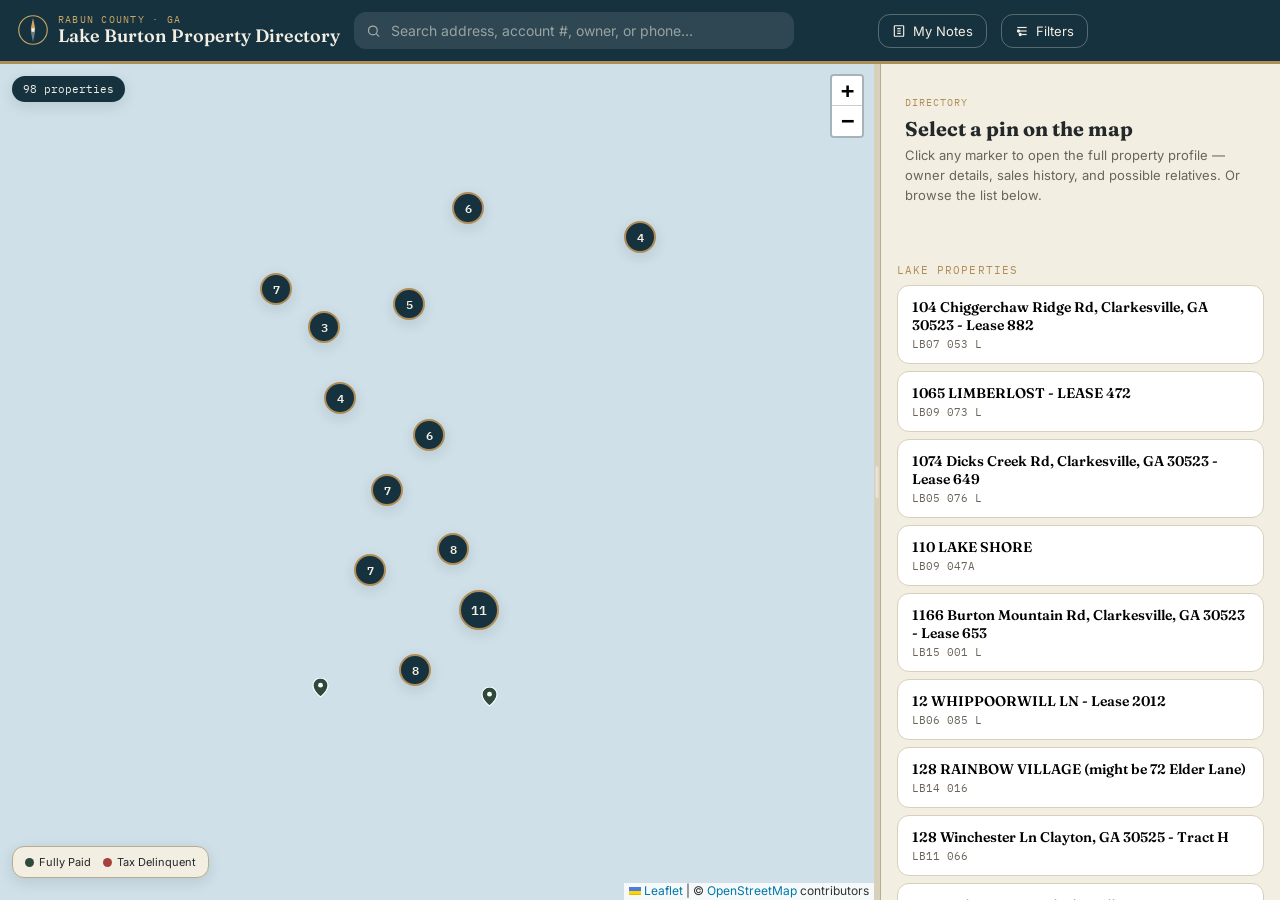
==== commit 1f27756a: "Add 5 new Non-Lake properties: 534 Shadyside Dr, 780 Steepway Ln, 1306 Old 441 N, 1625 Old 441 S, 72" ====
--- a/index.html
+++ b/index.html
@@ -1469,6 +1469,977 @@
 <script>
 const PROPERTY_DATA = [
 {
+  "id": "C008 015",
+  "accountNumber": "C008 015",
+  "title": "534 Shadyside Dr, Clayton, GA 30525",
+  "lat": 34.8731071,
+  "lng": -83.403537,
+  "locationApproximate": false,
+  "propertyLink": "https://beacon.schneidercorp.com/Application.aspx?AppID=674&LayerID=11359&PageTypeID=4&PageID=4744&KeyValue=C008%20%20015",
+  "taxHistoryLink": "https://rabuncountyga.governmentwindow.com/select_bill.html?search_mode=search2&tax_year=2025&name=WALTER+PAMELA&map_code=C008++015&map_type=&logic_unique_key=C008015-R-1115",
+  "taxStatus": "Fully Paid",
+  "propertyValue": 15000,
+  "owner": {
+    "names": [
+      "WALTER PAMELA"
+    ],
+    "mailingAddress": "PO BOX 97, TALLULAH FALLS, GA 30573",
+    "phones": [
+      "(706) 754-3208",
+      "(706) 746-2218",
+      "(770) 740-9374"
+    ],
+    "emails": [
+      "UGA1982@COMCAST.NET",
+      "PFOUNTAIN@WEBTV.COM",
+      "PFOUNTAIN@ATTB1.COM",
+      "PFOUNTAIN@LOCALNET.COM",
+      "PFOUNTAIN@ATTBI.COM"
+    ]
+  },
+  "salesHistory": [
+    {
+      "saleDate": "4/5/2021",
+      "deedBookPage": "M48 347",
+      "salePrice": "$30,000",
+      "grantor": "CONNELL SARAH LAMAR",
+      "grantee": "WALTER PAMELA"
+    },
+    {
+      "saleDate": "11/14/2019",
+      "deedBookPage": "U46 651",
+      "salePrice": "$40,000",
+      "grantor": "BURRELL GLENN S & LANA C",
+      "grantee": "CONNELL SARAH LAMAR"
+    },
+    {
+      "saleDate": "10/22/2015",
+      "deedBookPage": "I42 679",
+      "salePrice": "$0",
+      "grantor": "BURRELL DEBBIE W",
+      "grantee": "BURRELL GLENN S & LANA C"
+    },
+    {
+      "saleDate": "10/1/1995",
+      "deedBookPage": "00Y15 0419",
+      "salePrice": "$23,000",
+      "grantor": "—",
+      "grantee": "BURRELL DEBBIE W"
+    },
+    {
+      "saleDate": "3/1/1968",
+      "deedBookPage": "000E4 0504",
+      "salePrice": "$7,000",
+      "grantor": "—",
+      "grantee": "—"
+    }
+  ],
+  "relatives": [
+    {
+      "name": "GEORGE FOUNTAIN",
+      "age": "68",
+      "relationship": "Spouse",
+      "address": "655 WOLFFORK RD, RABUN GAP, GA, 30568",
+      "phones": [
+        "(706) 490-5639",
+        "(706) 325-3159",
+        "(770) 740-9374",
+        "(706) 746-2218"
+      ]
+    },
+    {
+      "name": "CLARENCE WALTER",
+      "age": "96",
+      "relationship": "Parent",
+      "address": "19 NETTLE CT, COLUMBUS, GA, 31909",
+      "phones": [
+        "(706) 563-5690"
+      ]
+    },
+    {
+      "name": "SHIRLEY WALTER",
+      "age": "92",
+      "relationship": "Parent",
+      "address": "PO BOX 97, TALLULAH FALLS, GA, 30573",
+      "phones": [
+        "(706) 563-5690"
+      ]
+    },
+    {
+      "name": "GILBERT FOUNTAIN",
+      "age": "33",
+      "relationship": "Child",
+      "address": "63 RHONDA DR, CLAYTON, GA, 30525",
+      "phones": [
+        "(770) 367-1443",
+        "(770) 740-9374"
+      ]
+    },
+    {
+      "name": "THOMAS FOUNTAIN",
+      "age": "29",
+      "relationship": "Child",
+      "address": "920 HICKORY NUT MTN RD, TALLULAH FALLS, GA, 30573",
+      "phones": [
+        "(706) 490-7159"
+      ]
+    },
+    {
+      "name": "KIMBERLY AUSTIN",
+      "age": "63",
+      "relationship": "Sibling",
+      "address": "1360 QUEENS PARK DR NW, KENNESAW, GA, 30152",
+      "phones": [
+        "(770) 639-0746",
+        "(770) 722-1171",
+        "(770) 559-4577"
+      ]
+    },
+    {
+      "name": "JAMES WALTERS",
+      "age": "69",
+      "relationship": "Other Relative",
+      "address": "12885 MCCHESNEY RD, EAST SPRINGFIELD, PA, 16411",
+      "phones": [
+        "(970) 231-0485",
+        "(970) 443-3258",
+        "(970) 226-1962",
+        "(970) 377-9825"
+      ]
+    },
+    {
+      "name": "MELINDA FOUNTAIN",
+      "age": "51",
+      "relationship": "Other Relative",
+      "address": "1603 OLD ATHENS HWY, MONROE, GA, 30656",
+      "phones": [
+        "(470) 926-0862",
+        "(706) 968-2025",
+        "(864) 999-5642",
+        "(706) 212-8936"
+      ]
+    },
+    {
+      "name": "CECIL FOUNTAIN",
+      "age": "84",
+      "relationship": "Other Relative",
+      "address": "12 HUNTER LN, CLAYTON, GA, 30525",
+      "phones": [
+        "(706) 782-4086",
+        "(706) 490-3810"
+      ]
+    },
+    {
+      "name": "JUNIOR FOUNTAIN",
+      "age": "84",
+      "relationship": "Other Relative",
+      "address": "245 LUDVILLE RD, RANGER, GA, 30734",
+      "phones": [
+        "(706) 692-2572",
+        "(706) 692-9484"
+      ]
+    },
+    {
+      "name": "TERESA FOUNTAIN",
+      "age": "60",
+      "relationship": "Other Relative",
+      "address": "765 WOLFFORK RD, RABUN GAP, GA, 30568",
+      "phones": [
+        "(706) 490-2600",
+        "(706) 564-7287",
+        "(706) 746-3649",
+        "(706) 746-7386"
+      ]
+    },
+    {
+      "name": "THOMAS FOUNTAIN",
+      "age": "90",
+      "relationship": "Other Relative",
+      "address": "2902 SANDY FORD RD, CLAYTON, GA, 30525",
+      "phones": [
+        "(706) 746-5607"
+      ]
+    },
+    {
+      "name": "AMANDA FOUNTAIN",
+      "age": "43",
+      "relationship": "Other Relative",
+      "address": "732 BROADWAY ST, VERO BEACH, FL, 32960",
+      "phones": [
+        "(321) 614-6839",
+        "(772) 774-9388",
+        "(772) 569-5392"
+      ]
+    },
+    {
+      "name": "BAR FOUNTAIN",
+      "age": "",
+      "relationship": "Other Relative",
+      "address": "1221 YORKHOUSE RD, RABUN GAP, GA, 30568",
+      "phones": [
+        "(706) 746-5607"
+      ]
+    },
+    {
+      "name": "GRILL FOUNTAIN",
+      "age": "",
+      "relationship": "Other Relative",
+      "address": "1221 YORKHOUSE RD, RABUN GAP, GA, 30568",
+      "phones": [
+        "(706) 746-5607"
+      ]
+    },
+    {
+      "name": "THOMAS FOUNTAIN",
+      "age": "32",
+      "relationship": "Other Relative",
+      "address": "230 BOB MARK TRL, RABUN GAP, GA, 30568",
+      "phones": [
+        "(404) 663-8254",
+        "(706) 746-2883"
+      ]
+    },
+    {
+      "name": "DAVID AUSTIN",
+      "age": "62",
+      "relationship": "In-law",
+      "address": "1360 QUEENS PARK DR NW, KENNESAW, GA, 30152",
+      "phones": [
+        "(770) 310-4690",
+        "(770) 722-1171",
+        "(770) 481-1743",
+        "(770) 579-6367"
+      ]
+    },
+    {
+      "name": "WANDA BLECKLEY",
+      "age": "74",
+      "relationship": "In-law",
+      "address": "4378 WARWOMAN RD, CLAYTON, GA, 30525",
+      "phones": [
+        "(706) 782-2621"
+      ]
+    },
+    {
+      "name": "RENO FOUNTAIN",
+      "age": "92",
+      "relationship": "In-law",
+      "address": "655 WOLFFORK RD, RABUN GAP, GA, 30568",
+      "phones": [
+        "(706) 746-2218"
+      ]
+    },
+    {
+      "name": "CLEO FOUNTAIN",
+      "age": "91",
+      "relationship": "In-law",
+      "address": "310 BOB MARK TRL, RABUN GAP, GA, 30568",
+      "phones": [
+        "(706) 746-2218"
+      ]
+    }
+  ],
+  "photos": [],
+  "documents": [
+    {
+      "label": "Limited Warranty Deed — Page 1 of 2",
+      "url": "images/C008-015/deed-1.jpg"
+    },
+    {
+      "label": "Limited Warranty Deed — Page 2 of 2",
+      "url": "images/C008-015/deed-2.jpg"
+    }
+  ],
+  "category": "non-lake"
+},
+{
+  "id": "021 058A",
+  "accountNumber": "021 058A",
+  "title": "780 Steepway Ln, Clayton, GA 30525",
+  "lat": 34.907078,
+  "lng": -83.5024702,
+  "locationApproximate": false,
+  "propertyLink": "https://beacon.schneidercorp.com/Application.aspx?AppID=674&LayerID=11359&PageTypeID=4&PageID=4744&Q=1955832927&KeyValue=021+++058A",
+  "taxHistoryLink": "https://rabuncountyga.governmentwindow.com/select_bill.html?search_mode=search2&tax_year=2025&name=ENGLISH+WESLEY+%26+TRACY&map_code=021+++058A&map_type=&logic_unique_key=021058A-R-13550",
+  "taxStatus": "Fully Paid",
+  "propertyValue": 165403,
+  "owner": {
+    "names": [
+      "ENGLISH WESLEY",
+      "TRACY"
+    ],
+    "mailingAddress": "780 STEEPWAY LN, CLAYTON, GA 30525",
+    "phones": [
+      "(706) 982-1806",
+      "(706) 982-0742",
+      "(706) 982-5593",
+      "(706) 782-4909",
+      "(706) 782-2308"
+    ],
+    "emails": [
+      "TRACY.BLACKROCK@YAHOO.COM",
+      "NEGOC16@YAHOO.COM",
+      "NEGOC@ALLTEL.NET",
+      "NEGOC16@ALLTEL.NET"
+    ]
+  },
+  "salesHistory": [
+    {
+      "saleDate": "10/21/2008",
+      "deedBookPage": "G34 242",
+      "salePrice": "$128,376",
+      "grantor": "ENGLISH LOIS ELIZABETH",
+      "grantee": "ENGLISH WESLEY D & TRACY L"
+    },
+    {
+      "saleDate": "7/1/2002",
+      "deedBookPage": "00U22 0624",
+      "salePrice": "$0",
+      "grantor": "—",
+      "grantee": "ENGLISH LOIS ELIZABETH"
+    },
+    {
+      "saleDate": "7/1/1991",
+      "deedBookPage": "00G13 0432",
+      "salePrice": "$0",
+      "grantor": "—",
+      "grantee": "—"
+    }
+  ],
+  "relatives": [
+    {
+      "name": "WESLEY ENGLISH",
+      "age": "69",
+      "relationship": "Unknown",
+      "address": "780 STEEPWAY LN, CLAYTON, GA, 30525",
+      "phones": [
+        "(706) 982-0742",
+        "(706) 782-4911"
+      ]
+    },
+    {
+      "name": "JESSE ENGLISH",
+      "age": "85",
+      "relationship": "Parent",
+      "address": "2493 BRIDGE CREEK RD, TIGER, GA, 30576",
+      "phones": [
+        "(706) 782-2702"
+      ]
+    },
+    {
+      "name": "CHRISTINA SHELTON",
+      "age": "44",
+      "relationship": "Child",
+      "address": "590 RED PINE DR UNIT 4204, SENECA, SC, 29678",
+      "phones": [
+        "(864) 637-9495",
+        "(706) 982-3249",
+        "(706) 782-9927",
+        "(706) 970-5335"
+      ]
+    },
+    {
+      "name": "MARK STONE",
+      "age": "42",
+      "relationship": "Child",
+      "address": "326 DOLLY DIXON LN, CLAYTON, GA, 30525",
+      "phones": []
+    },
+    {
+      "name": "MATTHEW ENGLISH",
+      "age": "38",
+      "relationship": "Child",
+      "address": "6246 HIGHWAY 136, TRENTON, GA, 30752",
+      "phones": [
+        "(828) 200-2150"
+      ]
+    },
+    {
+      "name": "JENNIFER ENGLISH",
+      "age": "50",
+      "relationship": "Sibling",
+      "address": "307 S GRANT ST, GOLDENDALE, WA, 98620",
+      "phones": [
+        "(509) 261-0257",
+        "(208) 625-0564",
+        "(509) 773-6507",
+        "(509) 773-7348"
+      ]
+    },
+    {
+      "name": "OSCAR ENGLISH",
+      "age": "59",
+      "relationship": "Sibling",
+      "address": "5227 RED CLAY RD, COHUTTA, GA, 30710",
+      "phones": [
+        "(706) 968-0400",
+        "(706) 782-2702"
+      ]
+    },
+    {
+      "name": "ANGELA YOUNG",
+      "age": "50",
+      "relationship": "Other Relative",
+      "address": "3268 ROSEMONT RD, APPLING, GA, 30802",
+      "phones": [
+        "(706) 799-6848",
+        "(706) 651-0450"
+      ]
+    },
+    {
+      "name": "BETTY ENGLISH",
+      "age": "86",
+      "relationship": "Other Relative",
+      "address": "2493 BRIDGE CREEK RD, TIGER, GA, 30576",
+      "phones": [
+        "(706) 782-2702"
+      ]
+    },
+    {
+      "name": "ELIZABETH CURBOW",
+      "age": "46",
+      "relationship": "Other Relative",
+      "address": "6 DENVER YORK LN, TIGER, GA, 30576",
+      "phones": [
+        "(706) 410-6097",
+        "(706) 768-1802",
+        "(706) 768-0743"
+      ]
+    },
+    {
+      "name": "ALYSON GRAGG",
+      "age": "61",
+      "relationship": "Other Relative",
+      "address": "188 BERRYHILL LN, TIGER, GA, 30576",
+      "phones": [
+        "(706) 490-1338",
+        "(706) 782-5903"
+      ]
+    },
+    {
+      "name": "GARY CHAMBLEE",
+      "age": "69",
+      "relationship": "Other Relative",
+      "address": "250 J & B FARM LN, LONG CREEK, SC, 29658",
+      "phones": [
+        "(770) 965-1770",
+        "(864) 647-8775"
+      ]
+    },
+    {
+      "name": "KAYLI ENGLISH",
+      "age": "38",
+      "relationship": "Other Relative",
+      "address": "1172 YORKHOUSE RD, RABUN GAP, GA, 30568",
+      "phones": [
+        "(706) 490-4853"
+      ]
+    },
+    {
+      "name": "WESLEY CURBOW",
+      "age": "27",
+      "relationship": "Other Relative",
+      "address": "501 SANDERS ST, CLARKESVILLE, GA, 30523",
+      "phones": [
+        "(706) 982-2393"
+      ]
+    },
+    {
+      "name": "KYLE CURBOW",
+      "age": "45",
+      "relationship": "In-law",
+      "address": "1971 HIGHWAY 59, COMMERCE, GA, 30530",
+      "phones": [
+        "(706) 212-8683",
+        "(706) 982-4331"
+      ]
+    },
+    {
+      "name": "WILLIAM ENGLISH",
+      "age": "61",
+      "relationship": "In-law",
+      "address": "34 HUMPHREY LN, CLAYTON, GA, 30525",
+      "phones": []
+    },
+    {
+      "name": "MELANIE HARRIS",
+      "age": "61",
+      "relationship": "In-law",
+      "address": "17677 US 221 N, MARION, NC, 28752",
+      "phones": [
+        "(828) 460-2080",
+        "(919) 437-9274",
+        "(910) 514-1934",
+        "(910) 916-9782",
+        "(919) 628-7351"
+      ]
+    },
+    {
+      "name": "SHANNON ENGLISH",
+      "age": "57",
+      "relationship": "In-law",
+      "address": "5227 RED CLAY RD, COHUTTA, GA, 30710",
+      "phones": [
+        "(706) 980-3295",
+        "(706) 968-0400",
+        "(386) 233-9264",
+        "(706) 694-2457"
+      ]
+    },
+    {
+      "name": "LARS JENSEN",
+      "age": "49",
+      "relationship": "In-law",
+      "address": "10977 N DANIELLE ST, HAYDEN, ID, 83835",
+      "phones": [
+        "(509) 261-8746",
+        "(509) 250-3081",
+        "(509) 250-0124"
+      ]
+    },
+    {
+      "name": "JACOB SHELTON",
+      "age": "44",
+      "relationship": "In-law",
+      "address": "590 RED PINE DR UNIT 4204, SENECA, SC, 29678",
+      "phones": []
+    },
+    {
+      "name": "EMERALD TALLEY",
+      "age": "37",
+      "relationship": "In-law",
+      "address": "157 GRASSHOPPER LN, CLAYTON, GA, 30525",
+      "phones": [
+        "(706) 982-2612",
+        "(706) 212-8588",
+        "(706) 982-1711"
+      ]
+    },
+    {
+      "name": "LOIS ENGLISH",
+      "age": "91",
+      "relationship": "In-law",
+      "address": "34 HUMPHREY LN, CLAYTON, GA, 30525",
+      "phones": [
+        "(706) 768-2080",
+        "(706) 782-7973",
+        "(706) 782-6166"
+      ]
+    },
+    {
+      "name": "KENNETH ENGLISH",
+      "age": "92",
+      "relationship": "In-law",
+      "address": "PO BOX 454, CLAYTON, GA, 30525",
+      "phones": [
+        "(706) 212-0121",
+        "(706) 782-6166"
+      ]
+    }
+  ],
+  "photos": [
+    "images/021-058A/photo-1.jpg"
+  ],
+  "documents": [
+    {
+      "label": "Warranty Deed",
+      "url": "images/021-058A/deed-1.jpg"
+    }
+  ],
+  "category": "non-lake",
+  "notes": "Smartskip shows Wesley English as deceased; skip-trace info is for Tracy English."
+},
+{
+  "id": "041F 005",
+  "accountNumber": "041F 005",
+  "title": "1306 Old 441 N, Clayton, GA 30525",
+  "lat": 34.896121,
+  "lng": -83.396973,
+  "locationApproximate": false,
+  "propertyLink": "https://www.zillow.com/homedetails/1306-Old-441-N-Clayton-GA-30525/231079211_zpid/",
+  "taxHistoryLink": "https://rabuncountyga.governmentwindow.com/select_bill.html?search_mode=search2&tax_year=2025&name=HOLLIFIELD+EDITH+TRUST&map_code=041F++005&map_type=&logic_unique_key=041F005-R-406",
+  "taxStatus": "Fully Paid",
+  "propertyValue": 1890,
+  "owner": {
+    "names": [
+      "HOLLIFIELD EDITH TRUST"
+    ],
+    "mailingAddress": "55 JIM WALLACE LN, CLAYTON, GA 30525",
+    "phones": [
+      "(706) 782-3951",
+      "(864) 414-5139",
+      "(720) 560-1371"
+    ],
+    "emails": [
+      "EHOLLIFIELD@JUNO.COM",
+      "EHOLLIFIELD1@JUNO.COM",
+      "ANGEL1762@NETZERO.NET",
+      "EHOLLIFIELDB6@JUNO.COM",
+      "LEHOLLIFIELDO88@JUNO.COM",
+      "MEHOLLIFIELD3@JUNO.COM",
+      "RIEHOLLIFIELD93@JUNO.COM"
+    ]
+  },
+  "salesHistory": [
+    {
+      "saleDate": "8/1/1999",
+      "deedBookPage": "00D19 0474",
+      "salePrice": "$0",
+      "grantor": "—",
+      "grantee": "HOLLIFIELD EDITH TRUST"
+    },
+    {
+      "saleDate": "12/1/1962",
+      "deedBookPage": "00003 0472",
+      "salePrice": "$0",
+      "grantor": "—",
+      "grantee": "—"
+    }
+  ],
+  "relatives": [
+    {
+      "name": "COYLE HOLLIFIELD",
+      "age": "116",
+      "relationship": "Unknown",
+      "address": "1217 W PRINCETON ST, ORLANDO, FL, 32804",
+      "phones": []
+    },
+    {
+      "name": "BRENDA HOLLIFIELD",
+      "age": "61",
+      "relationship": "Child",
+      "address": "55 JIM WALLACE LN, CLAYTON, GA, 30525",
+      "phones": [
+        "(310) 663-0500",
+        "(706) 782-6864"
+      ]
+    },
+    {
+      "name": "ERIC HOLLIFIELD",
+      "age": "53",
+      "relationship": "Other Relative",
+      "address": "5924 HIGHWAY 76 W, CLAYTON, GA, 30525",
+      "phones": [
+        "(706) 746-7564"
+      ]
+    },
+    {
+      "name": "MARLENA HOLLIFIELD",
+      "age": "35",
+      "relationship": "Other Relative",
+      "address": "264 TRELLIS WALK, MACON, GA, 31220",
+      "phones": [
+        "(470) 833-6544",
+        "(430) 252-1366",
+        "(678) 756-2558"
+      ]
+    },
+    {
+      "name": "MICHAEL HOLLIFIELD",
+      "age": "64",
+      "relationship": "Other Relative",
+      "address": "4852 N BLACKSTOCK RD, SPARTANBURG, SC, 29303",
+      "phones": [
+        "(864) 205-9107",
+        "(512) 506-1026",
+        "(864) 279-4218",
+        "(864) 359-9493",
+        "(864) 574-5376"
+      ]
+    },
+    {
+      "name": "JOHN DEBANTO",
+      "age": "60",
+      "relationship": "In-law",
+      "address": "126 S 2ND ST APT 2310, LOVELAND, OH, 45140",
+      "phones": [
+        "(213) 663-8411",
+        "(678) 897-3726",
+        "(760) 318-4321",
+        "(770) 536-8109",
+        "(678) 450-9531"
+      ]
+    },
+    {
+      "name": "MICHAEL HOLLIFIELD",
+      "age": "69",
+      "relationship": "In-law",
+      "address": "5055 THE ORCHARD RD, CLARKESVILLE, GA, 30523",
+      "phones": [
+        "(512) 506-1026",
+        "(912) 306-4249",
+        "(706) 782-6864"
+      ]
+    }
+  ],
+  "photos": [
+    "images/041F-005/photo-1.jpg"
+  ],
+  "documents": [
+    {
+      "label": "Warranty Deed — Page 1 of 2",
+      "url": "images/041F-005/deed-1.jpg"
+    },
+    {
+      "label": "Warranty Deed — Exhibit A",
+      "url": "images/041F-005/deed-2.jpg"
+    }
+  ],
+  "category": "non-lake",
+  "notes": "Owner Edith S Hollifield is deceased."
+},
+{
+  "id": "043A 060",
+  "accountNumber": "043A 060",
+  "title": "1625 Old 441 S, Tiger, GA 30576",
+  "lat": 34.863596,
+  "lng": -83.417098,
+  "locationApproximate": false,
+  "propertyLink": "https://beacon.schneidercorp.com/Application.aspx?AppID=674&LayerID=11359&PageTypeID=4&PageID=4744&KeyValue=043A%20%20060",
+  "taxHistoryLink": "https://rabuncountyga.governmentwindow.com/select_bill.html?search_mode=search2&tax_year=2025&name=DOCKINS+BARBARA&map_code=043A++060&map_type=&logic_unique_key=043A060-R-6161",
+  "taxStatus": "Fully Paid",
+  "propertyValue": 149320,
+  "owner": {
+    "names": [
+      "DOCKINS BARBARA",
+      "DOCKINS GLENDA A"
+    ],
+    "mailingAddress": "1625 OLD 441 SOUTH, TIGER, GA 30576",
+    "phones": [],
+    "emails": [
+      "BADOCKINS@AOL.COM"
+    ]
+  },
+  "salesHistory": [
+    {
+      "saleDate": "11/1/2004",
+      "deedBookPage": "00F27 0519",
+      "salePrice": "$0",
+      "grantor": "DOCKINS BARBARA",
+      "grantee": "DOCKINS BARBARA M & GLENDA A DOCKINS"
+    },
+    {
+      "saleDate": "6/1/1988",
+      "deedBookPage": "00L11 0151",
+      "salePrice": "$1,000",
+      "grantor": "PERTEET LORENE D & GLENN R DOCKINS",
+      "grantee": "DOCKINS GLENN RHODES & BARBARA M DOCKINS"
+    }
+  ],
+  "relatives": [
+    {
+      "name": "GLENN DOCKINS",
+      "age": "84",
+      "relationship": "Unknown",
+      "address": "1625 OLD 441 S, TIGER, GA, 30576",
+      "phones": [
+        "(706) 782-5441"
+      ]
+    },
+    {
+      "name": "GLENDA MACNAMARA",
+      "age": "46",
+      "relationship": "Child",
+      "address": "1625 OLD 441 S, TIGER, GA, 30576",
+      "phones": [
+        "(762) 230-3560",
+        "(706) 490-0524",
+        "(706) 805-5892",
+        "(706) 490-7170"
+      ]
+    },
+    {
+      "name": "JEFFREY MACNAMARA",
+      "age": "54",
+      "relationship": "In-law",
+      "address": "1627 OLD 441 S, TIGER, GA, 30576",
+      "phones": [
+        "(937) 238-6208",
+        "(937) 313-8628",
+        "(937) 716-6769",
+        "(937) 776-6960"
+      ]
+    },
+    {
+      "name": "CLINT WOODS",
+      "age": "56",
+      "relationship": "In-law",
+      "address": "770 GEISKY CREEK RD, HAYESVILLE, NC, 28904",
+      "phones": [
+        "(706) 203-0947",
+        "(706) 988-6714",
+        "(706) 982-5353",
+        "(706) 988-2198"
+      ]
+    }
+  ],
+  "photos": [
+    "images/043A-060/photo-1.jpg",
+    "images/043A-060/photo-2.jpg",
+    "images/043A-060/photo-3.jpg"
+  ],
+  "documents": [
+    {
+      "label": "Warranty Deed",
+      "url": "images/043A-060/deed-1.jpg"
+    }
+  ],
+  "category": "non-lake"
+},
+{
+  "id": "LB16A 037",
+  "accountNumber": "LB16A 037",
+  "title": "7239 Highway 76 West, Clayton, GA 30525",
+  "lat": 34.859837,
+  "lng": -83.512413,
+  "locationApproximate": false,
+  "propertyLink": "https://beacon.schneidercorp.com/Application.aspx?AppID=674&LayerID=11359&PageTypeID=4&PageID=4744&Q=280040752&KeyValue=LB16A+037",
+  "taxHistoryLink": "https://rabuncountyga.governmentwindow.com/select_bill.html?search_mode=search2&tax_year=2025&name=COCHRAN+DOROTHY+K+%26+NANCY+W+CABE&map_code=LB16A+037&map_type=&logic_unique_key=LB16A037-R-1338",
+  "taxStatus": "Fully Paid",
+  "propertyValue": 169925,
+  "owner": {
+    "names": [
+      "COCHRAN DOROTHY K",
+      "NANCY W CABE"
+    ],
+    "mailingAddress": "34 VALLEY BROOK DR, FAIRBURN, GA 30213",
+    "phones": [
+      "(404) 964-4212",
+      "(770) 964-4212",
+      "(778) 964-4212"
+    ],
+    "emails": [
+      "DOTCOCHRAN@YAHOO.COM"
+    ]
+  },
+  "salesHistory": [
+    {
+      "saleDate": "8/31/2011",
+      "deedBookPage": "O37 244",
+      "salePrice": "$0",
+      "grantor": "COCHRAN DOROTHY K ETAL",
+      "grantee": "COCHRAN DOROTHY K & NANCY W CABE"
+    },
+    {
+      "saleDate": "7/1/1999",
+      "deedBookPage": "00Z18 0415",
+      "salePrice": "$0",
+      "grantor": "—",
+      "grantee": "COCHRAN DOROTHY K ETAL"
+    }
+  ],
+  "relatives": [
+    {
+      "name": "WILLIAM COCHRAN",
+      "age": "87",
+      "relationship": "Unknown",
+      "address": "34 VALLEYBROOK DR, FAIRBURN, GA, 30213",
+      "phones": [
+        "(770) 964-4212",
+        "(778) 964-4212"
+      ]
+    },
+    {
+      "name": "KELLY TROGDON",
+      "age": "58",
+      "relationship": "Child",
+      "address": "4581 KELLY MILL RD, CUMMING, GA, 30040",
+      "phones": [
+        "(770) 752-9710",
+        "(678) 333-4583",
+        "(678) 513-7668",
+        "(770) 569-8510"
+      ]
+    },
+    {
+      "name": "WILLIAM COCHRAN",
+      "age": "38",
+      "relationship": "Other Relative",
+      "address": "250 HILLCREST AVE, FAYETTEVILLE, GA, 30214",
+      "phones": [
+        "(678) 656-7287",
+        "(770) 969-1017",
+        "(770) 873-2369",
+        "(770) 964-4212",
+        "(778) 969-1017"
+      ]
+    },
+    {
+      "name": "CATHERINE COCHRAN",
+      "age": "103",
+      "relationship": "In-law",
+      "address": "7103 FOREST LN, UNION CITY, GA, 30291",
+      "phones": [
+        "(770) 652-0961",
+        "(770) 964-7449",
+        "(770) 964-5416",
+        "(904) 498-5731"
+      ]
+    },
+    {
+      "name": "JAMES COCHRAN",
+      "age": "74",
+      "relationship": "In-law",
+      "address": "7103 FOREST LN, UNION CITY, GA, 30291",
+      "phones": [
+        "(770) 833-4932",
+        "(678) 760-2292"
+      ]
+    },
+    {
+      "name": "WILLIAM COCHRAN",
+      "age": "84",
+      "relationship": "In-law",
+      "address": "75 LUFBERY CIR, WILLIAMSON, GA, 30292",
+      "phones": [
+        "(770) 833-4932",
+        "(404) 993-7384"
+      ]
+    },
+    {
+      "name": "WILLIAM TROGDON",
+      "age": "58",
+      "relationship": "In-law",
+      "address": "3915 WINTERBERRY RD, CUMMING, GA, 30040",
+      "phones": [
+        "(678) 612-8510",
+        "(404) 277-2727",
+        "(770) 778-0134",
+        "(678) 790-6040",
+        "(770) 844-6821"
+      ]
+    },
+    {
+      "name": "WILLIAM COCHRAN",
+      "age": "105",
+      "relationship": "In-law",
+      "address": "7103 FOREST LN, UNION CITY, GA, 30291",
+      "phones": [
+        "(770) 833-4930",
+        "(770) 964-5416",
+        "(708) 442-4589",
+        "(770) 964-7449"
+      ]
+    }
+  ],
+  "photos": [
+    "images/LB16A-037/photo-1.jpg",
+    "images/LB16A-037/photo-2.jpg"
+  ],
+  "documents": [
+    {
+      "label": "Warranty Deed — Page 1 of 2",
+      "url": "images/LB16A-037/deed-1.jpg"
+    },
+    {
+      "label": "Warranty Deed — Page 2 of 2",
+      "url": "images/LB16A-037/deed-2.jpg"
+    }
+  ],
+  "category": "non-lake",
+  "notes": "Both owners (Dorothy Cochran and Nancy W Cabe) show as deceased in skip-trace."
+},
+{
   "id": "LB01 098",
   "accountNumber": "LB01 098",
   "title": "160 Draketown Ln, Clarkesville, GA 30523",
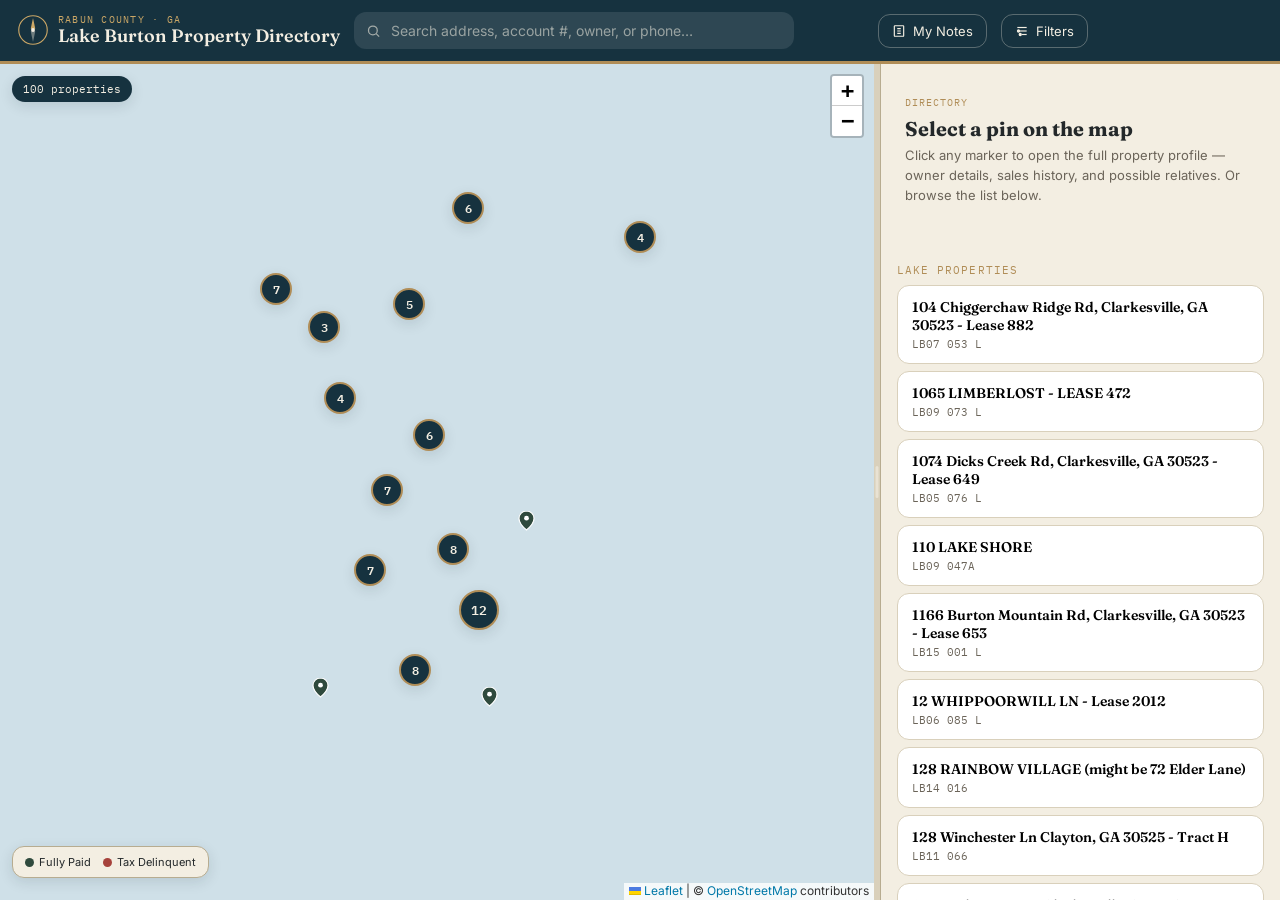
==== commit 0bf27a0e: "Add 2 new Non-Lake properties: Bridge Creek Rd (LB14 055), LL86 LD5 TR1 (016 044A) (100 total)" ====
--- a/index.html
+++ b/index.html
@@ -1469,6 +1469,298 @@
 <script>
 const PROPERTY_DATA = [
 {
+  "id": "LB14 055",
+  "accountNumber": "LB14 055",
+  "title": "Bridge Creek Rd, Tiger, GA 30576 (No exact address) - LD 5 LL 95",
+  "lat": 34.815768,
+  "lng": -83.5297266,
+  "locationApproximate": true,
+  "propertyLink": "https://beacon.schneidercorp.com/Application.aspx?AppID=674&LayerID=11359&PageTypeID=4&PageID=4744&KeyValue=LB14%20%20055",
+  "taxHistoryLink": "https://rabuncountyga.governmentwindow.com/select_bill.html?search_mode=search2&tax_year=2025&name=STERLING+TRUST+FBO+NEVA+LOGAN&map_code=LB14++055&map_type=&logic_unique_key=LB14055-R-2308",
+  "taxStatus": "Fully Paid",
+  "propertyValue": 75000,
+  "owner": {
+    "names": [
+      "STERLING TRUST FBO NEVA LOGAN"
+    ],
+    "mailingAddress": "7916 BRIDGE CREEK RD, TIGER, GA 30576",
+    "phones": [
+      "(404) 374-6120",
+      "(404) 374-6122",
+      "(706) 564-8117",
+      "(706) 782-0291",
+      "(770) 632-6696",
+      "(641) 799-9846",
+      "(770) 329-9258"
+    ],
+    "emails": [
+      "LOGAN.NEVA@GMAIL.COM",
+      "LNEVA@BELLSOUTH.NET",
+      "NEVA.LOGAN@AOL.COM",
+      "MEGANJLOGAN@GMAIL.COM",
+      "JEFF.LOGAN@EMAIL.COM",
+      "JEFF.LOGAN@NETZERO.NET",
+      "KNEVA.LOGAN7@AOL.COM"
+    ]
+  },
+  "salesHistory": [
+    {
+      "saleDate": "9/1/2003",
+      "deedBookPage": "00I25 0424",
+      "salePrice": "$45,000",
+      "grantor": "—",
+      "grantee": "STERLING TRUST CO"
+    },
+    {
+      "saleDate": "12/1/1967",
+      "deedBookPage": "000D4 0455",
+      "salePrice": "$1,100",
+      "grantor": "—",
+      "grantee": "—"
+    }
+  ],
+  "relatives": [
+    {
+      "name": "JEFFREY LOGAN",
+      "age": "66",
+      "relationship": "Unknown",
+      "address": "406 DILLSBORO RD, SYLVA, NC, 28779",
+      "phones": [
+        "(404) 454-3043",
+        "(828) 331-7004",
+        "(770) 632-1218",
+        "(770) 632-6696"
+      ]
+    },
+    {
+      "name": "HALEY LOGAN",
+      "age": "30",
+      "relationship": "Child",
+      "address": "1576 JOHNSON RD NW, ATLANTA, GA, 30318",
+      "phones": [
+        "(404) 454-1763",
+        "(404) 218-5566"
+      ]
+    },
+    {
+      "name": "MEGAN LOGAN",
+      "age": "35",
+      "relationship": "Child",
+      "address": "3015 CALDWELL RD NE, ATLANTA, GA, 30319",
+      "phones": [
+        "(404) 454-2108",
+        "(404) 454-3043",
+        "(404) 907-4894"
+      ]
+    },
+    {
+      "name": "BENJAMIN LOGAN",
+      "age": "33",
+      "relationship": "Child",
+      "address": "3300 RIVERWOOD PKWY SE STE 1075, ATLANTA, GA, 30339",
+      "phones": [
+        "(404) 454-6759"
+      ]
+    },
+    {
+      "name": "ELIZABETH MALANOSKI",
+      "age": "63",
+      "relationship": "Other Relative",
+      "address": "367 CONNEMARA XING, LAWRENCEVILLE, GA, 30044",
+      "phones": [
+        "(770) 596-7384",
+        "(770) 923-9650",
+        "(778) 923-9650"
+      ]
+    },
+    {
+      "name": "DANIEL CALUGAR",
+      "age": "72",
+      "relationship": "Other Relative",
+      "address": "1 HUGHES CENTER DR UNIT 1404, LAS VEGAS, NV, 89169",
+      "phones": [
+        "(702) 302-3204",
+        "(208) 726-6421",
+        "(702) 730-2072"
+      ]
+    },
+    {
+      "name": "CAREY LOGAN",
+      "age": "67",
+      "relationship": "In-law",
+      "address": "214 BRADFORD CREEK TRL, DULUTH, GA, 30096",
+      "phones": [
+        "(404) 322-5130",
+        "(770) 447-9520",
+        "(770) 910-7411",
+        "(404) 633-6018"
+      ]
+    },
+    {
+      "name": "VIRGINIA LOGAN",
+      "age": "95",
+      "relationship": "In-law",
+      "address": "214 BRADFORD CREEK TRL, DULUTH, GA, 30096",
+      "phones": [
+        "(317) 294-6029",
+        "(678) 336-9484",
+        "(770) 447-9520",
+        "(317) 802-0064"
+      ]
+    },
+    {
+      "name": "LEE GROSS",
+      "age": "30",
+      "relationship": "In-law",
+      "address": "1608 DUNCAN DR NW, ATLANTA, GA, 30318",
+      "phones": [
+        "(678) 662-4054"
+      ]
+    },
+    {
+      "name": "PREMNATH ANANTHAN",
+      "age": "34",
+      "relationship": "In-law",
+      "address": "7916 BRIDGE CREEK RD, TIGER, GA, 30576",
+      "phones": [
+        "(561) 313-5921"
+      ]
+    },
+    {
+      "name": "A LOGAN",
+      "age": "101",
+      "relationship": "In-law",
+      "address": "4248 AUTUMN HILL DR, STONE MOUNTAIN, GA, 30083",
+      "phones": []
+    }
+  ],
+  "photos": [],
+  "documents": [
+    {
+      "label": "Warranty Deed",
+      "url": "images/LB14-055/deed-1.jpg"
+    },
+    {
+      "label": "Warranty Deed — Exhibit A",
+      "url": "images/LB14-055/deed-2.jpg"
+    }
+  ],
+  "category": "non-lake"
+},
+{
+  "id": "016 044A",
+  "accountNumber": "016 044A",
+  "title": "No exact address, LL86 LD5 TR 1",
+  "lat": 34.8078943,
+  "lng": -83.5403978,
+  "locationApproximate": true,
+  "propertyLink": "https://beacon.schneidercorp.com/Application.aspx?AppID=674&LayerID=11359&PageTypeID=4&PageID=4744&KeyValue=016%20%20%20044A",
+  "taxHistoryLink": "https://rabuncountyga.governmentwindow.com/select_bill.html?search_mode=search2&tax_year=2025&name=GUTHRIE+ELEANOR+G&map_code=016+++044A&map_type=&logic_unique_key=016044A-R-17360",
+  "taxStatus": "Fully Paid",
+  "propertyValue": 99000,
+  "owner": {
+    "names": [
+      "GUTHRIE ELEANOR G"
+    ],
+    "mailingAddress": "300 HUNT CLIFF CT, ATLANTA, GA 30350",
+    "phones": [
+      "(912) 758-1942",
+      "(778) 319-7254",
+      "(770) 642-7254"
+    ],
+    "emails": []
+  },
+  "salesHistory": [
+    {
+      "saleDate": "12/1/2004",
+      "deedBookPage": "00J27 0653",
+      "salePrice": "$100,000",
+      "grantor": "—",
+      "grantee": "GUTHRIE ELEANOR G"
+    }
+  ],
+  "relatives": [
+    {
+      "name": "KENNETH GUTHRIE",
+      "age": "78",
+      "relationship": "Spouse",
+      "address": "300 HUNTCLIFF CT, ATLANTA, GA, 30350",
+      "phones": [
+        "(404) 372-6621",
+        "(912) 758-1942",
+        "(770) 642-7254"
+      ]
+    },
+    {
+      "name": "JOSEPH GREENE",
+      "age": "114",
+      "relationship": "Parent",
+      "address": "4011 ROSWELL RD NE APT D3, ATLANTA, GA, 30342",
+      "phones": []
+    },
+    {
+      "name": "EARLINE GREENE",
+      "age": "103",
+      "relationship": "Parent",
+      "address": "300 HUNTCLIFF CT, ATLANTA, GA, 30350",
+      "phones": [
+        "(404) 261-8894"
+      ]
+    },
+    {
+      "name": "ERIC GUTHRIE",
+      "age": "49",
+      "relationship": "Child",
+      "address": "1612 FOREST TRL, AUSTIN, TX, 78703",
+      "phones": [
+        "(404) 992-2663"
+      ]
+    },
+    {
+      "name": "JOHN GUTHRIE",
+      "age": "42",
+      "relationship": "Child",
+      "address": "105 ASBURY DR NW, ROME, GA, 30165",
+      "phones": [
+        "(678) 517-9653",
+        "(912) 758-1942",
+        "(770) 642-7254"
+      ]
+    },
+    {
+      "name": "GUINEVERE GUTHRIE",
+      "age": "47",
+      "relationship": "In-law",
+      "address": "650 BLUFFVIEW DR, WIMBERLEY, TX, 78676",
+      "phones": [
+        "(678) 644-2096",
+        "(404) 285-2672"
+      ]
+    }
+  ],
+  "photos": [],
+  "documents": [
+    {
+      "label": "Warranty Deed — Page 1 of 2",
+      "url": "images/016-044A/deed-1.jpg"
+    },
+    {
+      "label": "Warranty Deed — Page 2 of 2",
+      "url": "images/016-044A/deed-2.jpg"
+    },
+    {
+      "label": "Warranty Deed — Exhibit A, Page 1 of 2",
+      "url": "images/016-044A/deed-3.jpg"
+    },
+    {
+      "label": "Warranty Deed — Exhibit A, Page 2 of 2",
+      "url": "images/016-044A/deed-4.jpg"
+    }
+  ],
+  "category": "non-lake",
+  "notes": "Deed references Land Lots 86 & 95, 5th Land District, Rabun County; conveyed subject to Lake Burton Properties covenants recorded in Plat Book 13, Page 73."
+},
+{
   "id": "C008 015",
   "accountNumber": "C008 015",
   "title": "534 Shadyside Dr, Clayton, GA 30525",
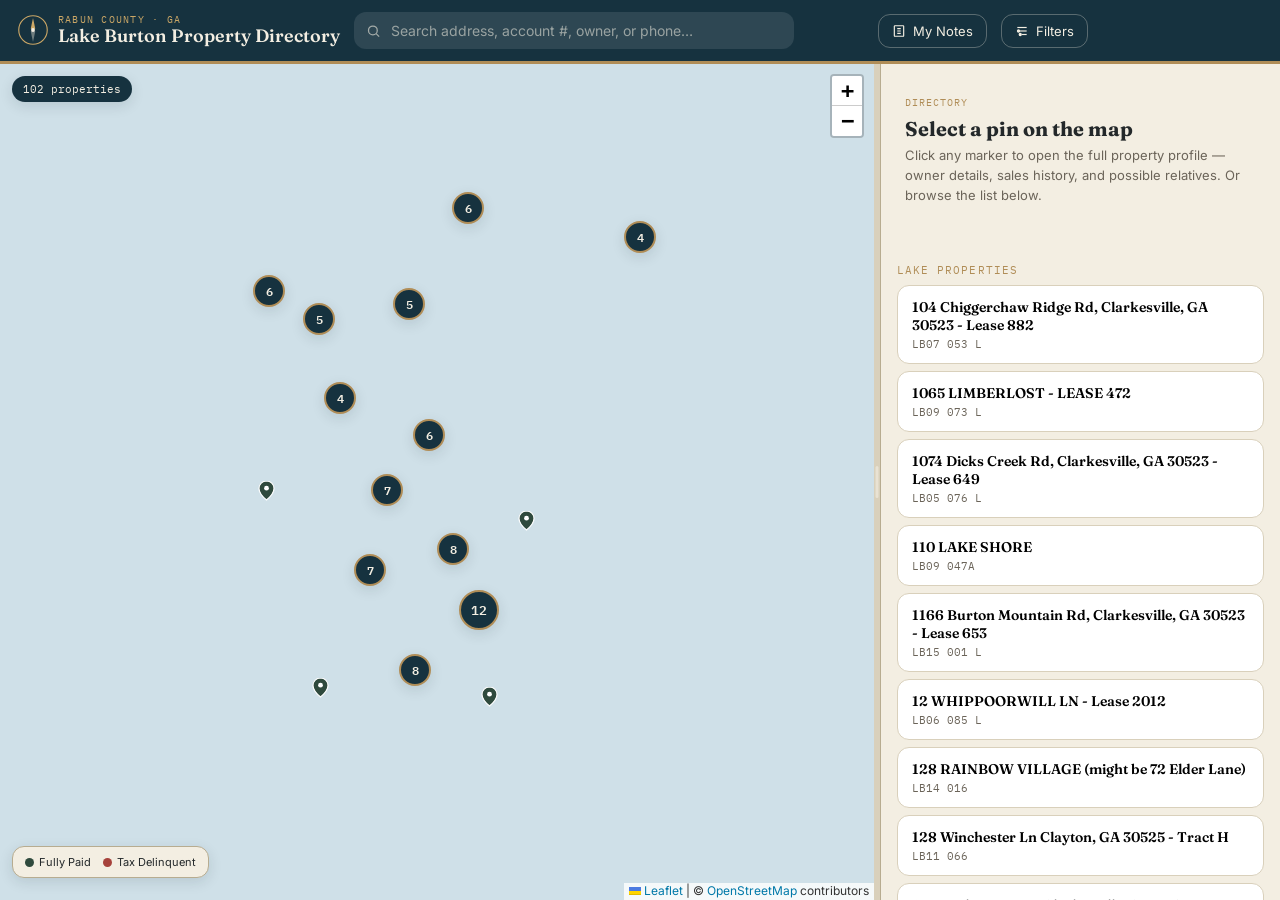
==== commit c0c78ea0: "Add 2 new Non-Lake properties: 21 Crocodile Cir (LB01 079), 507 Laprades Rd (LB03 077 L) (102 total)" ====
--- a/index.html
+++ b/index.html
@@ -1469,6 +1469,382 @@
 <script>
 const PROPERTY_DATA = [
 {
+  "id": "LB01 079",
+  "accountNumber": "LB01 079",
+  "title": "21 Crocodile Cir, Clarkesville, GA 30523 - Lot 211",
+  "lat": 34.8454399,
+  "lng": -83.5698631,
+  "locationApproximate": false,
+  "propertyLink": "https://beacon.schneidercorp.com/Application.aspx?AppID=674&LayerID=11359&PageTypeID=4&PageID=4744&KeyValue=LB01%20%20079",
+  "taxHistoryLink": "https://rabuncountyga.governmentwindow.com/select_bill.html?search_mode=search2&tax_year=2025&name=BURDETTE+JOHN+WILLIAM+%26&map_code=LB01++079&map_type=&logic_unique_key=LB01079-R-1757",
+  "taxStatus": "Fully Paid",
+  "propertyValue": 800592,
+  "owner": {
+    "names": [
+      "BURDETTE JOHN WILLIAM",
+      "HELLER JENNIFER BURDETTE"
+    ],
+    "mailingAddress": "121 OLD HICKORY LANE, POWDER SPRINGS, GA 30127",
+    "phones": [
+      "(470) 550-3448",
+      "(770) 425-7446",
+      "(706) 235-3972"
+    ],
+    "emails": [
+      "JWBURDETTE55@GMAIL.COM",
+      "JSCOTT595@YAHOO.COM",
+      "JSCOTT595@HOTMAIL.COM",
+      "JSCOTT@LIBERTYBAY.COM",
+      "OXXOLAURA@NETZERO.NET"
+    ]
+  },
+  "salesHistory": [
+    {
+      "saleDate": "6/3/2022",
+      "deedBookPage": "V49 42",
+      "salePrice": "$0",
+      "grantor": "BURDETTE SARA M",
+      "grantee": "BURDETTE JOHN WILLIAM & JENNIFER BURDETT"
+    },
+    {
+      "saleDate": "8/6/2020",
+      "deedBookPage": "N47 884",
+      "salePrice": "$0",
+      "grantor": "BURDETTE RABUN COUNTY LLC",
+      "grantee": "BURDETTE SARA M"
+    },
+    {
+      "saleDate": "8/6/2020",
+      "deedBookPage": "N47 877",
+      "salePrice": "$0",
+      "grantor": "BURDETTE JAMES M JR & SARA M",
+      "grantee": "BURDETTE RABUN COUNTY LLC"
+    },
+    {
+      "saleDate": "6/22/2018",
+      "deedBookPage": "F45 440",
+      "salePrice": "$0",
+      "grantor": "BURDETTE JAMES MILES JR",
+      "grantee": "BURDETTE SARA ALICE MOTES"
+    },
+    {
+      "saleDate": "12/26/2012",
+      "deedBookPage": "D39 447",
+      "salePrice": "$0",
+      "grantor": "BURDETTE JAMES M JR & SARA M",
+      "grantee": "BURDETTE RABUN COUNTY LLC"
+    },
+    {
+      "saleDate": "12/26/2012",
+      "deedBookPage": "D39 445",
+      "salePrice": "$0",
+      "grantor": "BURDETTE JAMES M JR",
+      "grantee": "BURDETTE JAMES M JR & SARA M"
+    },
+    {
+      "saleDate": "5/1/1970",
+      "deedBookPage": "000O4 0037",
+      "salePrice": "$0",
+      "grantor": "—",
+      "grantee": "BURDETTE JAMES M JR"
+    },
+    {
+      "saleDate": "4/1/1970",
+      "deedBookPage": "000N4 0594",
+      "salePrice": "$0",
+      "grantor": "—",
+      "grantee": "—"
+    }
+  ],
+  "relatives": [
+    {
+      "name": "TERI BURDETTE",
+      "age": "70",
+      "relationship": "Spouse",
+      "address": "121 OLD HICKORY LN, POWDER SPRINGS, GA, 30127",
+      "phones": [
+        "(678) 770-1321",
+        "(770) 425-7446"
+      ]
+    },
+    {
+      "name": "JAMES BURDETTE",
+      "age": "98",
+      "relationship": "Parent",
+      "address": "1101 DESOTO AVE NW, ROME, GA, 30165",
+      "phones": [
+        "(706) 235-3972",
+        "(706) 512-0770",
+        "(706) 399-4186"
+      ]
+    },
+    {
+      "name": "SARA BURDETTE",
+      "age": "98",
+      "relationship": "Parent",
+      "address": "21 CROCODILE CIR, CLARKESVILLE, GA, 30523",
+      "phones": [
+        "(706) 235-3972"
+      ]
+    },
+    {
+      "name": "LAURA HOLLAND",
+      "age": "41",
+      "relationship": "Child",
+      "address": "15720 BURDETTE CT, ALPHARETTA, GA, 30004",
+      "phones": [
+        "(404) 556-6653",
+        "(678) 770-1321",
+        "(770) 425-7446"
+      ]
+    },
+    {
+      "name": "JEFFREY BURDETTE",
+      "age": "45",
+      "relationship": "Child",
+      "address": "5301 HILL RD NW, ACWORTH, GA, 30101",
+      "phones": [
+        "(770) 366-3535",
+        "(678) 770-1321",
+        "(770) 425-7446"
+      ]
+    },
+    {
+      "name": "JIMMY BURDETTE",
+      "age": "71",
+      "relationship": "Sibling",
+      "address": "85 GREEN AND GOLD BLVD NE, ROME, GA, 30161",
+      "phones": [
+        "(404) 671-6005",
+        "(706) 232-1933"
+      ]
+    },
+    {
+      "name": "JENNIFER HELLER",
+      "age": "67",
+      "relationship": "Sibling",
+      "address": "112 WARWICK WAY SE, ROME, GA, 30161",
+      "phones": [
+        "(706) 766-6208",
+        "(706) 295-4614",
+        "(706) 232-2082"
+      ]
+    },
+    {
+      "name": "LAURA BURDETTE",
+      "age": "84",
+      "relationship": "Other Relative",
+      "address": "798 SENTINEL RDG SW, MARIETTA, GA, 30064",
+      "phones": [
+        "(770) 483-2987",
+        "(770) 425-7446",
+        "(770) 787-7313"
+      ]
+    },
+    {
+      "name": "JOHN BURDETT",
+      "age": "55",
+      "relationship": "Other Relative",
+      "address": "3428 RIDGECREST DR, POWDER SPRINGS, GA, 30127",
+      "phones": []
+    },
+    {
+      "name": "DENNIS HELLER",
+      "age": "67",
+      "relationship": "In-law",
+      "address": "1035 BARNETT SHOALS RD APT 1228, ATHENS, GA, 30605",
+      "phones": [
+        "(706) 766-6208",
+        "(706) 766-6209",
+        "(706) 232-2082",
+        "(706) 295-3932",
+        "(706) 232-2026"
+      ]
+    },
+    {
+      "name": "CRAIG HOLLAND",
+      "age": "42",
+      "relationship": "In-law",
+      "address": "15720 BURDETTE CT, ALPHARETTA, GA, 30004",
+      "phones": [
+        "(404) 862-8520",
+        "(770) 713-5115",
+        "(404) 317-8594",
+        "(512) 540-0041"
+      ]
+    },
+    {
+      "name": "LAUREN BURDETTE",
+      "age": "38",
+      "relationship": "In-law",
+      "address": "5301 HILL RD NW, ACWORTH, GA, 30101",
+      "phones": [
+        "(404) 922-6655",
+        "(215) 287-6135"
+      ]
+    }
+  ],
+  "photos": [],
+  "documents": [
+    {
+      "label": "Executor's Deed of Assent — Page 2 of 3",
+      "url": "images/LB01-079/deed-1.jpg"
+    },
+    {
+      "label": "Executor's Deed of Assent — Page 3 of 3",
+      "url": "images/LB01-079/deed-2.jpg"
+    }
+  ],
+  "category": "non-lake"
+},
+{
+  "id": "LB03 077 L",
+  "accountNumber": "LB03 077 L",
+  "title": "507 Laprades Rd, Clarkesville, GA 30523 - Lease 420",
+  "lat": 34.819973,
+  "lng": -83.5743149,
+  "locationApproximate": false,
+  "propertyLink": "https://www.zillow.com/homedetails/507-Laprades-Rd-Clarkesville-GA-30523/231085923_zpid/",
+  "taxHistoryLink": "https://rabuncountyga.governmentwindow.com/select_bill.html?search_mode=search2&tax_year=2025&name=ROSS+STEPHEN+%26+MELANIE+ANN+%26&map_code=LB03++077++L&map_type=&logic_unique_key=LB03077L-R-1926",
+  "taxStatus": "Fully Paid",
+  "propertyValue": 69737,
+  "owner": {
+    "names": [
+      "ROSS STEPHEN",
+      "MELANIE ANN",
+      "WARD DEBORAH"
+    ],
+    "mailingAddress": "507 LAPRADES RD, CLARKESVILLE, GA 30523",
+    "phones": [
+      "(682) 229-6195",
+      "(954) 980-0533",
+      "(614) 580-1981",
+      "(972) 618-2307"
+    ],
+    "emails": [
+      "SROSS65@YAHOO.COM",
+      "ARKHAM@GMAIL.COM",
+      "ARKHAM202@AOL.COM",
+      "ARKHAM202@DELL.COM"
+    ]
+  },
+  "salesHistory": [
+    {
+      "saleDate": "5/1/2024",
+      "deedBookPage": "G51 384",
+      "salePrice": "$0",
+      "grantor": "ROSS STEPHEN & MELANIE ANN",
+      "grantee": "ROSS STEPHEN & MELANIE ANN"
+    },
+    {
+      "saleDate": "11/30/2023",
+      "deedBookPage": "Y50 696",
+      "salePrice": "$0",
+      "grantor": "ROSS JEWEL",
+      "grantee": "ROSS STEPHEN & MELANIE ANN"
+    },
+    {
+      "saleDate": "2/1/2006",
+      "deedBookPage": "00R29 0436",
+      "salePrice": "$0",
+      "grantor": "—",
+      "grantee": "ROSS JEWEL"
+    }
+  ],
+  "relatives": [
+    {
+      "name": "MELANIE ROSS",
+      "age": "64",
+      "relationship": "Unknown",
+      "address": "1213 NW 39TH AVE APT A3, GAINESVILLE, FL, 32609",
+      "phones": [
+        "(239) 961-5084",
+        "(239) 349-0623",
+        "(239) 250-1490",
+        "(904) 477-2323",
+        "(239) 595-0537"
+      ]
+    },
+    {
+      "name": "SHANLEY MAGGARD",
+      "age": "27",
+      "relationship": "Other Relative",
+      "address": "421 DRY BRANCH RD, CHURCHVILLE, VA, 24421",
+      "phones": [
+        "(540) 255-3622",
+        "(239) 888-2124",
+        "(239) 574-6988",
+        "(239) 263-5860"
+      ]
+    },
+    {
+      "name": "SHADE MAGGARD",
+      "age": "25",
+      "relationship": "Other Relative",
+      "address": "4220 NW 21ST ST, GAINESVILLE, FL, 32605",
+      "phones": [
+        "(239) 349-5265"
+      ]
+    },
+    {
+      "name": "STEVEN ROSS",
+      "age": "69",
+      "relationship": "In-law",
+      "address": "472 ROCKY RIDGE LN, WEATHERFORD, TX, 76085",
+      "phones": [
+        "(817) 291-3854",
+        "(817) 291-3853",
+        "(817) 341-2906"
+      ]
+    },
+    {
+      "name": "DONALD ROSS",
+      "age": "100",
+      "relationship": "In-law",
+      "address": "125 GARDENIA ST, TAVERNIER, FL, 33070",
+      "phones": [
+        "(305) 852-1595"
+      ]
+    },
+    {
+      "name": "JENE ROSS",
+      "age": "68",
+      "relationship": "In-law",
+      "address": "115 TOM CHAPMAN BLVD APT 1004, WARNER ROBINS, GA, 31088",
+      "phones": [
+        "(478) 225-8906",
+        "(863) 815-3597"
+      ]
+    },
+    {
+      "name": "JEWEL ROSS",
+      "age": "100",
+      "relationship": "In-law",
+      "address": "507 LAPRADES RD, CLARKESVILLE, GA, 30523",
+      "phones": [
+        "(239) 595-0537",
+        "(239) 250-1490",
+        "(305) 852-1595",
+        "(305) 942-8642",
+        "(305) 852-5488"
+      ]
+    }
+  ],
+  "photos": [],
+  "documents": [
+    {
+      "label": "Executor's Deed Under Power — Page 1 of 2",
+      "url": "images/LB03-077-L/deed-1.jpg"
+    },
+    {
+      "label": "Executor's Deed Under Power — Page 2 of 2",
+      "url": "images/LB03-077-L/deed-2.jpg"
+    }
+  ],
+  "category": "non-lake",
+  "notes": "Owner Donald Louis Ross is deceased. Deed conveys a Georgia Power lease lot (Lake Burton Recreational Development, Lease Lot 420, Area 12) rather than fee-simple land."
+},
+{
   "id": "LB14 055",
   "accountNumber": "LB14 055",
   "title": "Bridge Creek Rd, Tiger, GA 30576 (No exact address) - LD 5 LL 95",
